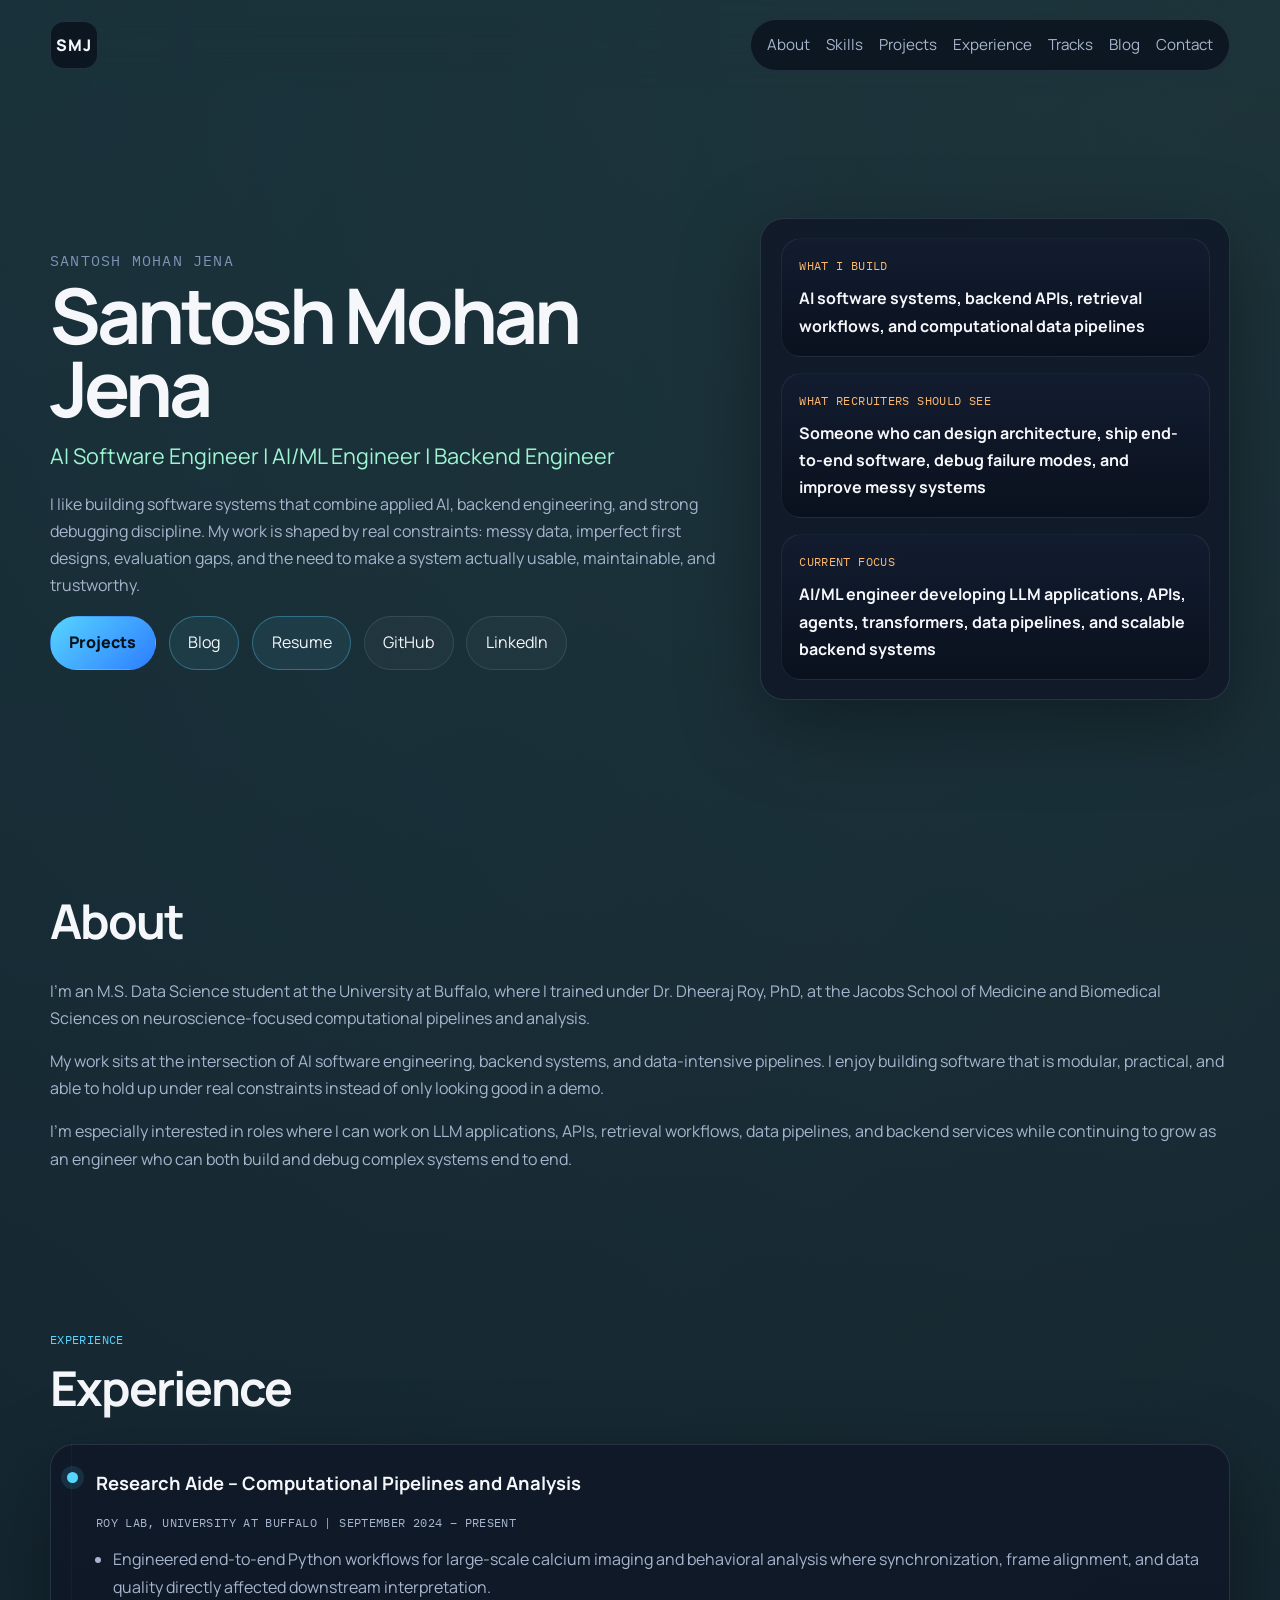
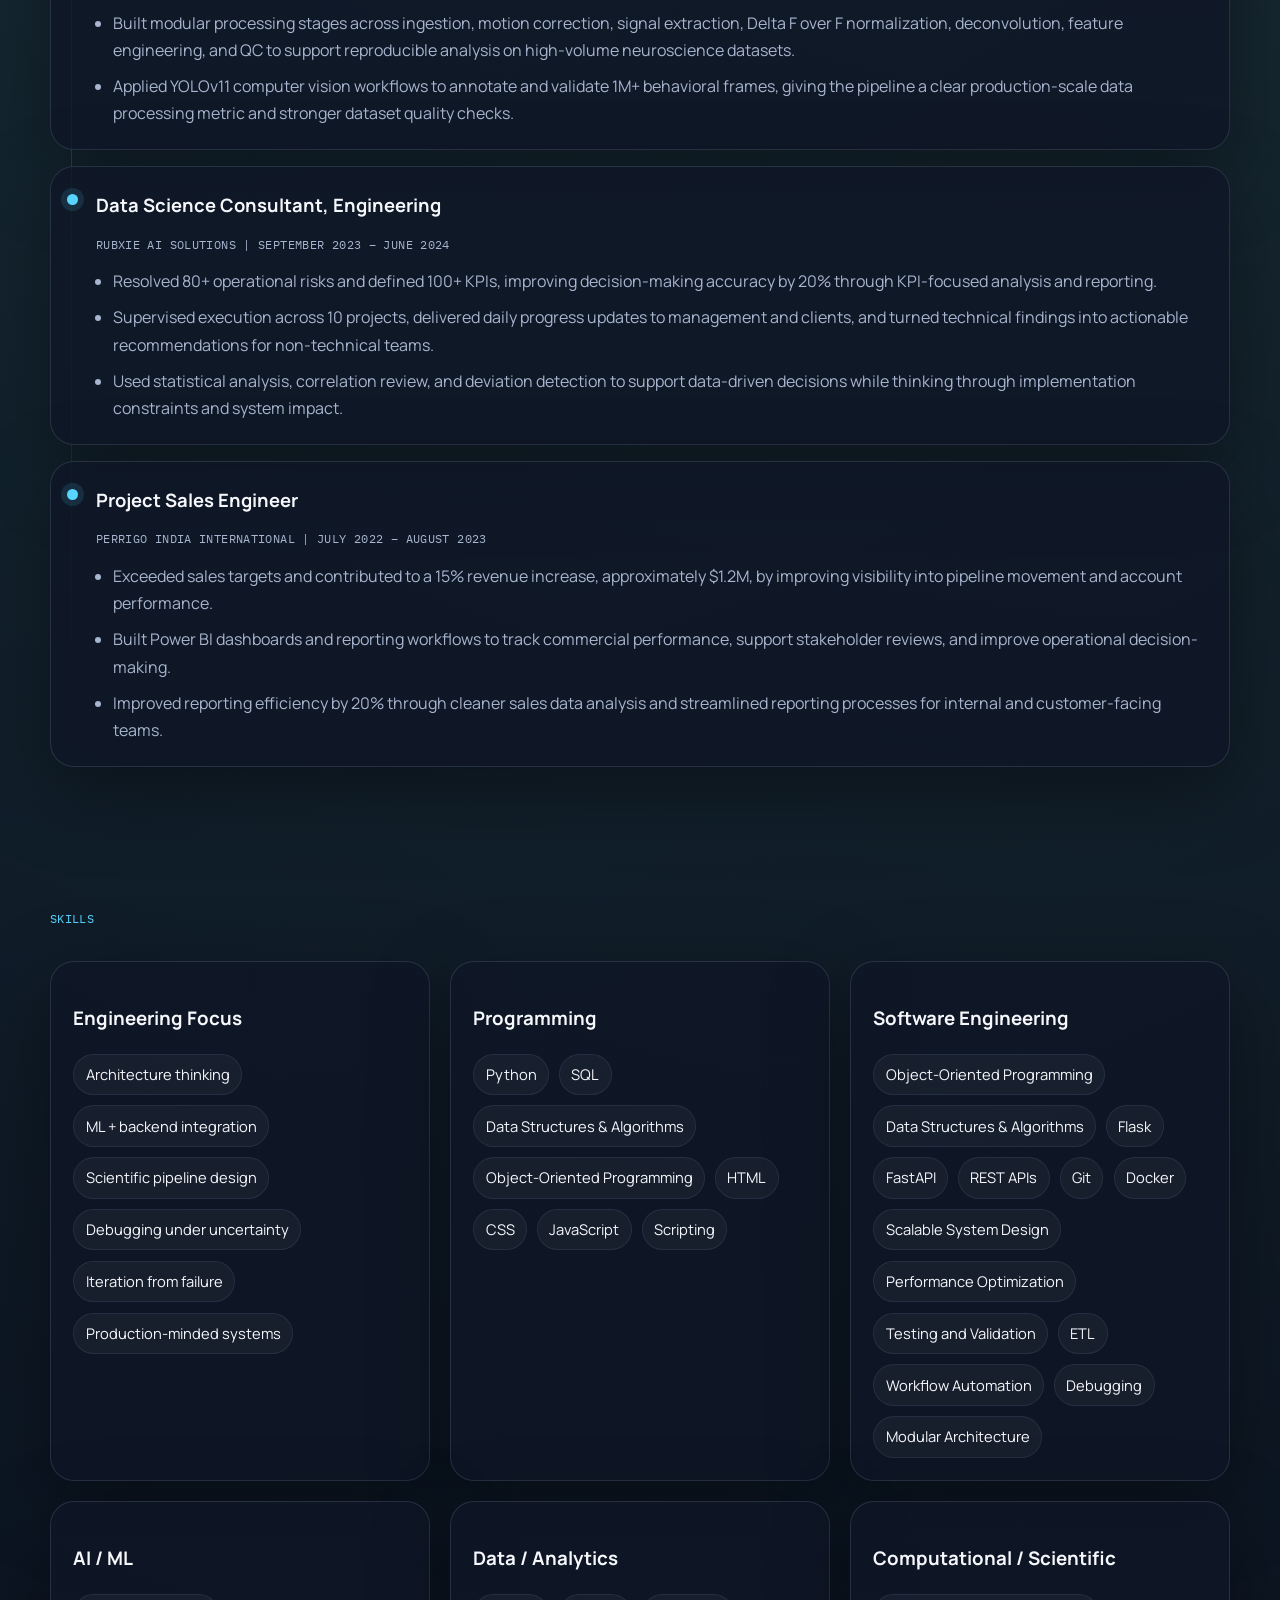
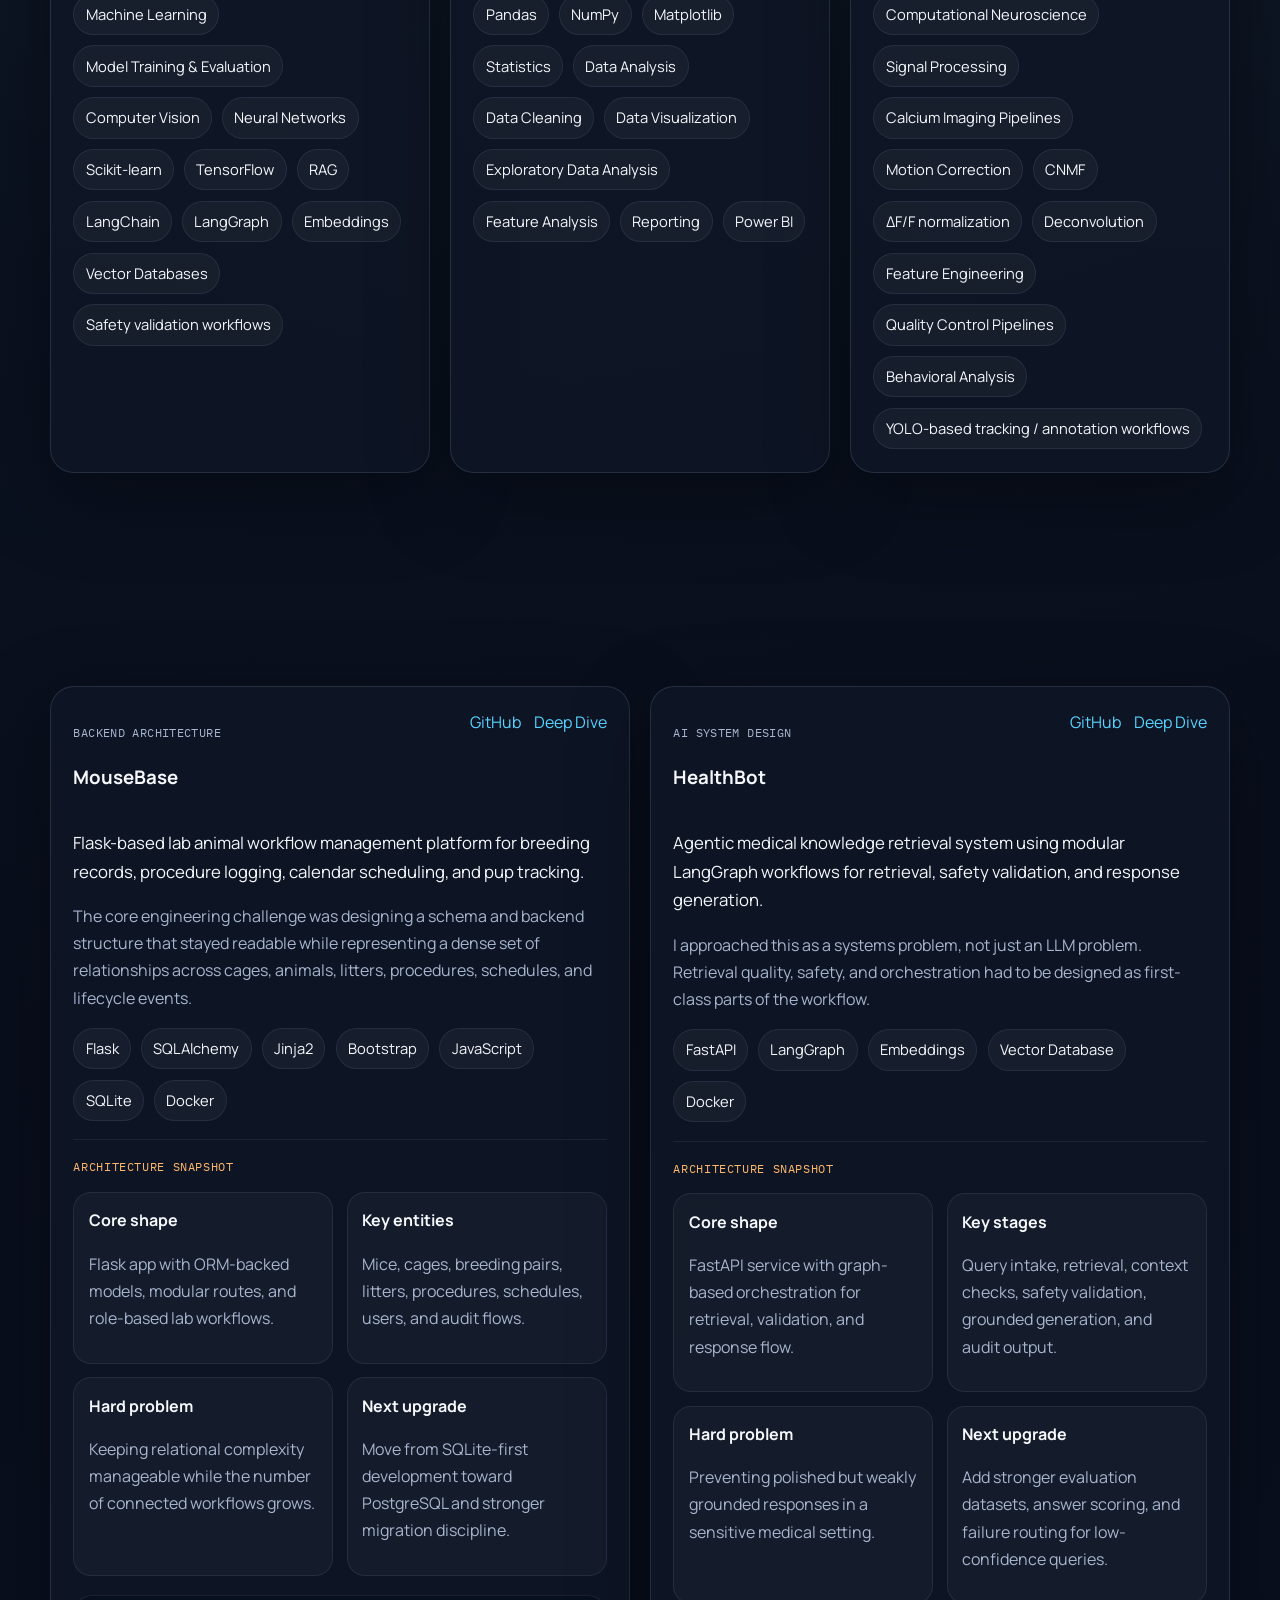
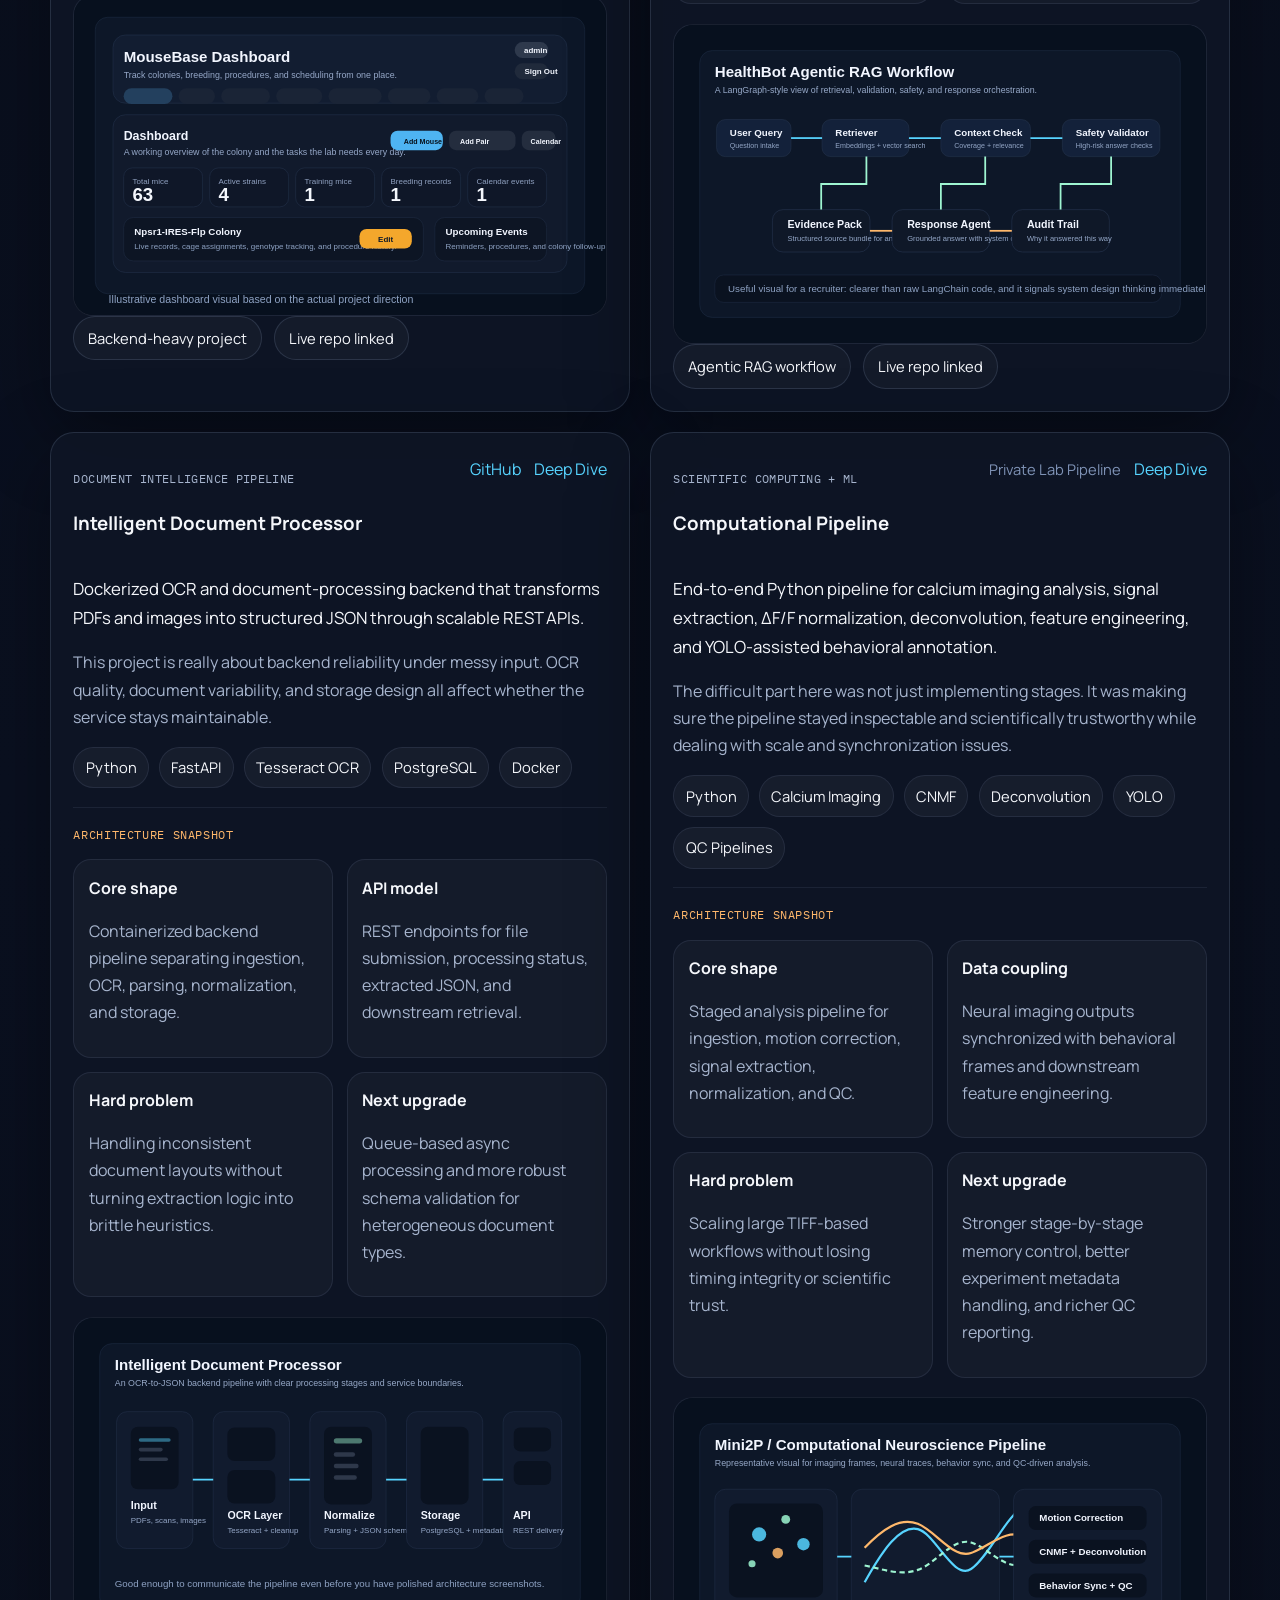
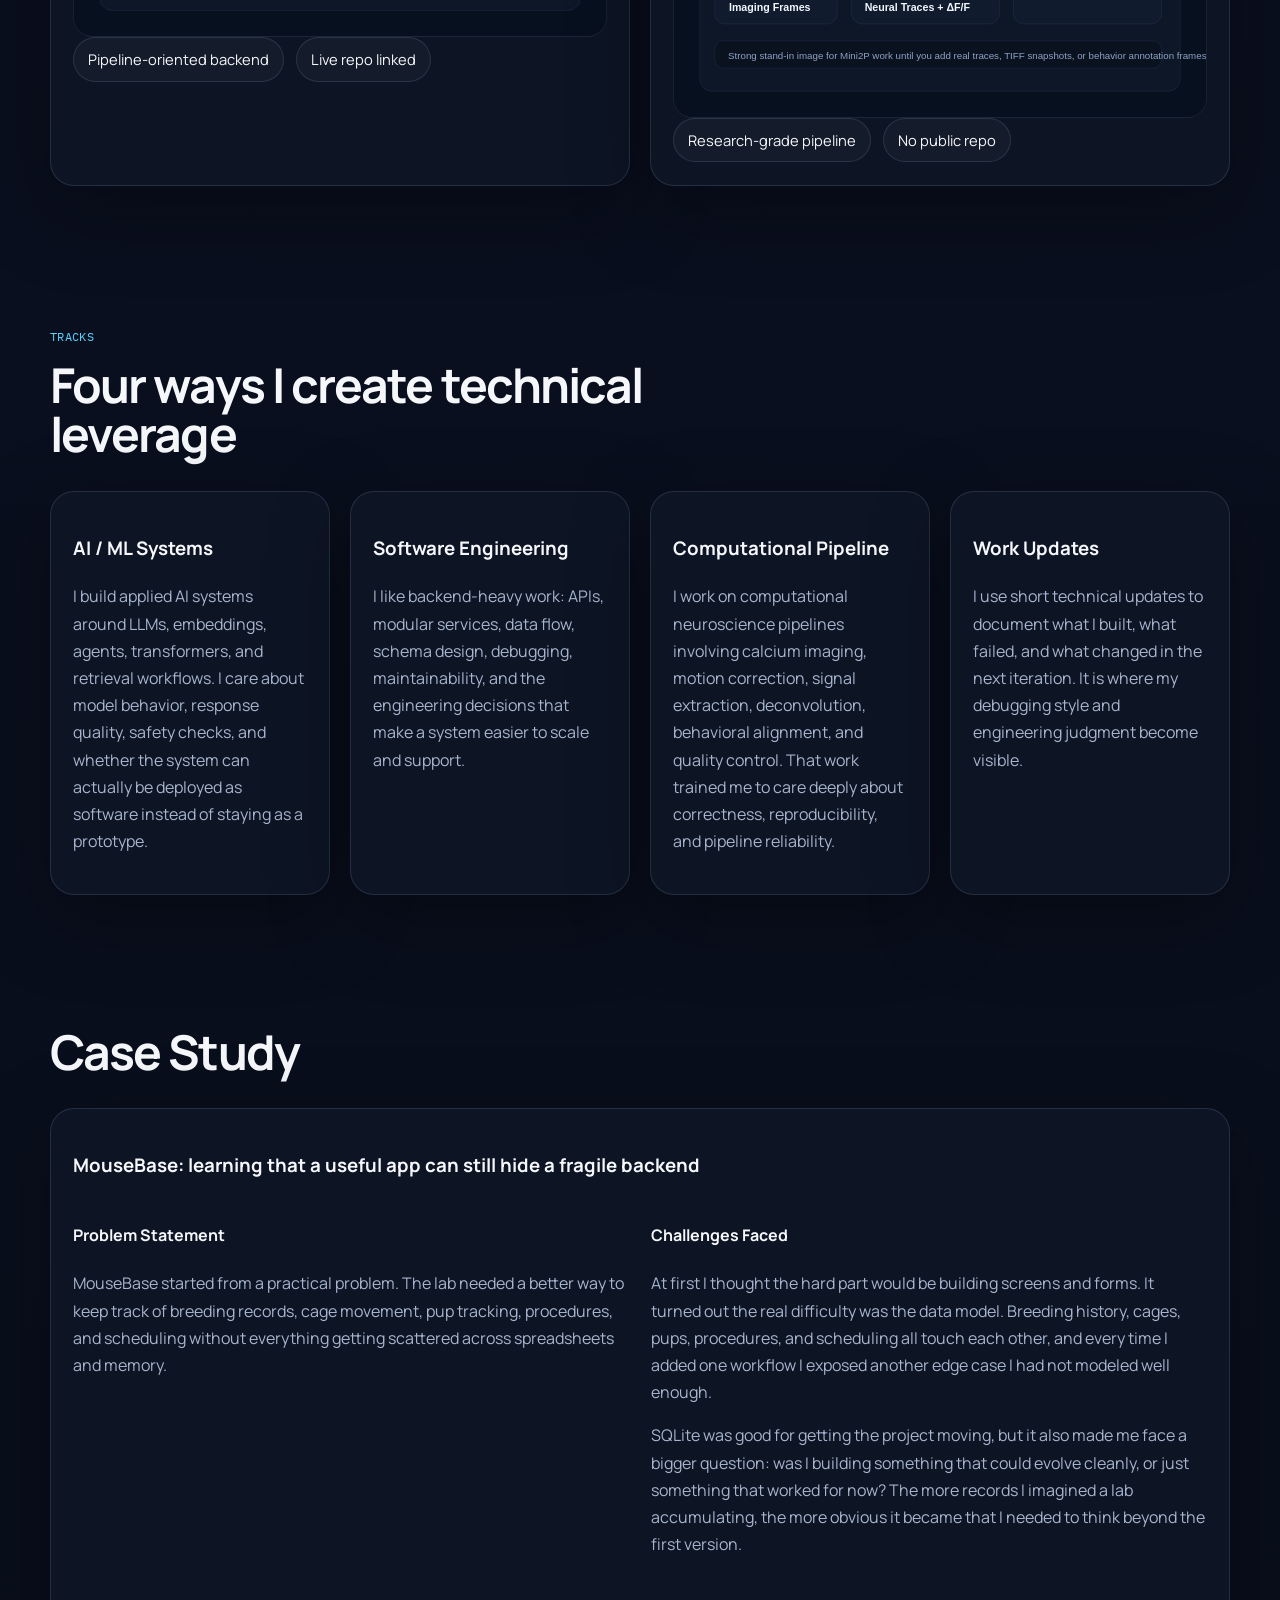
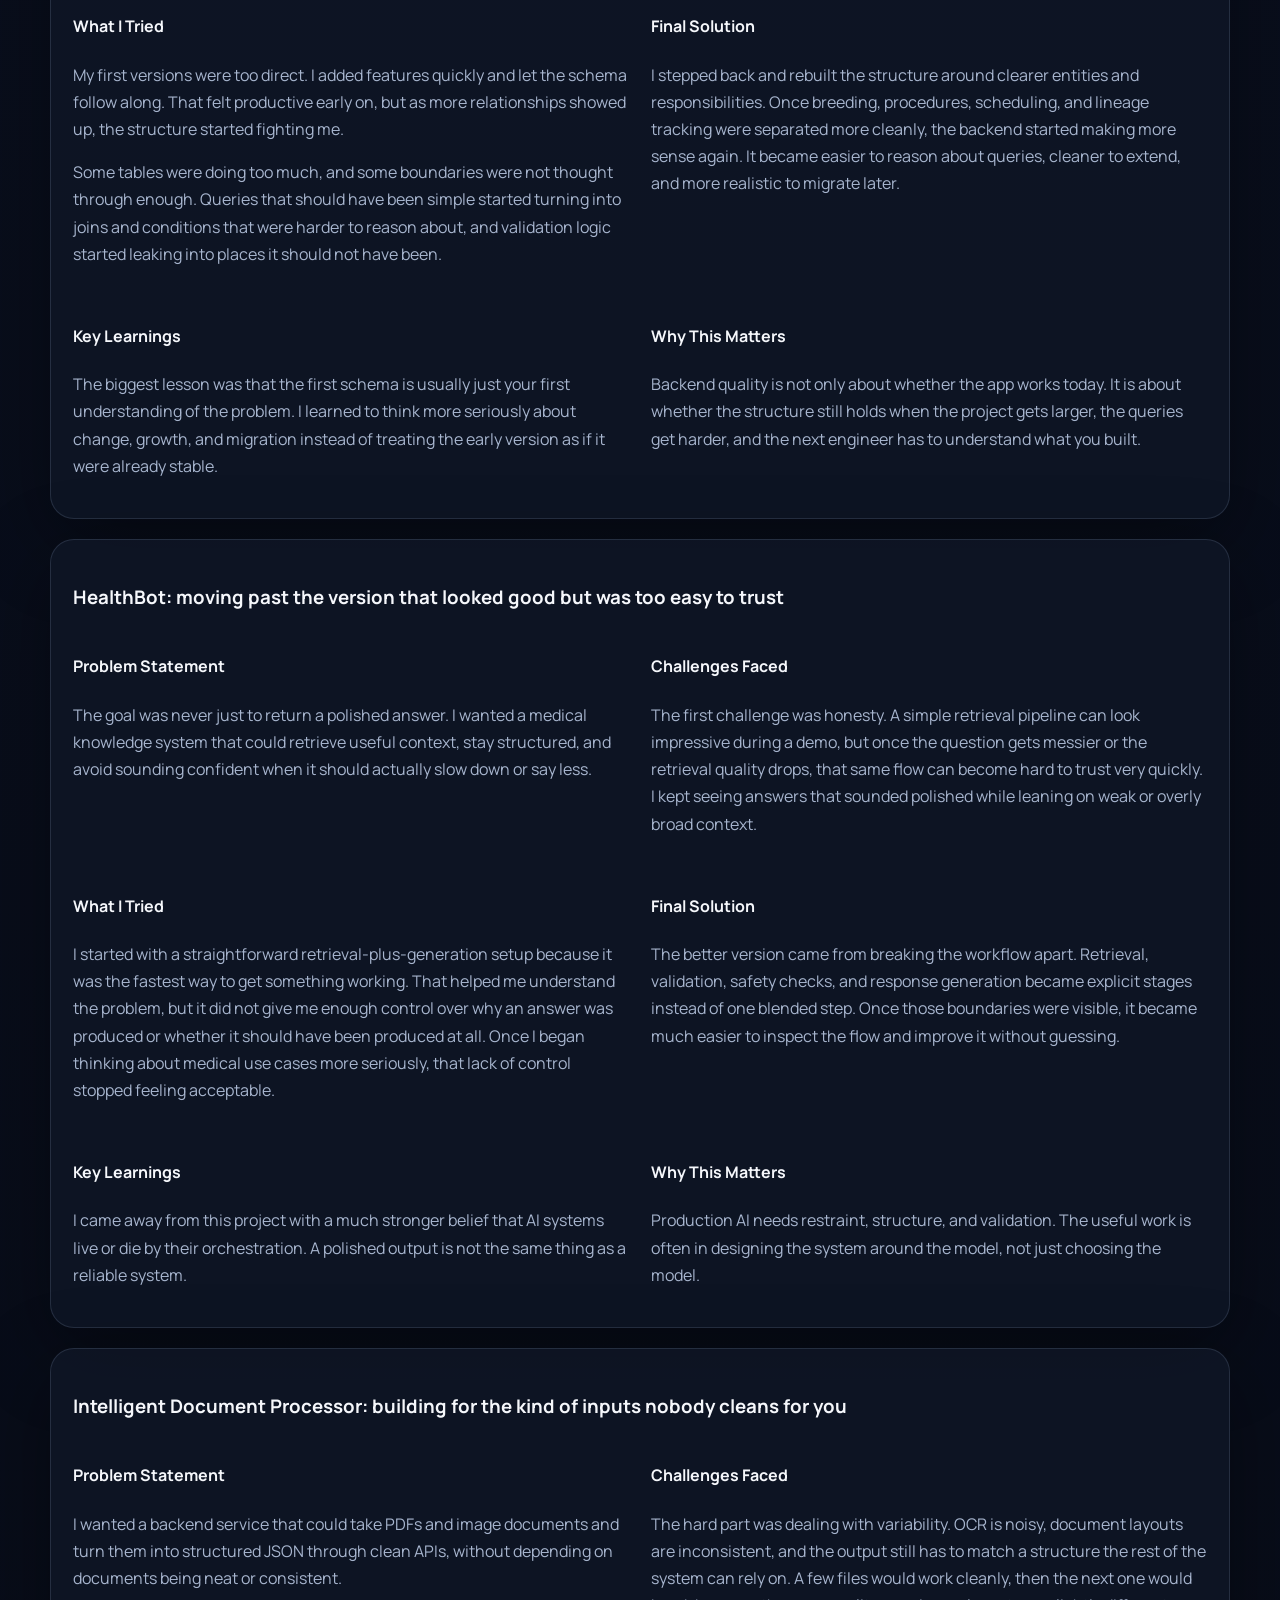
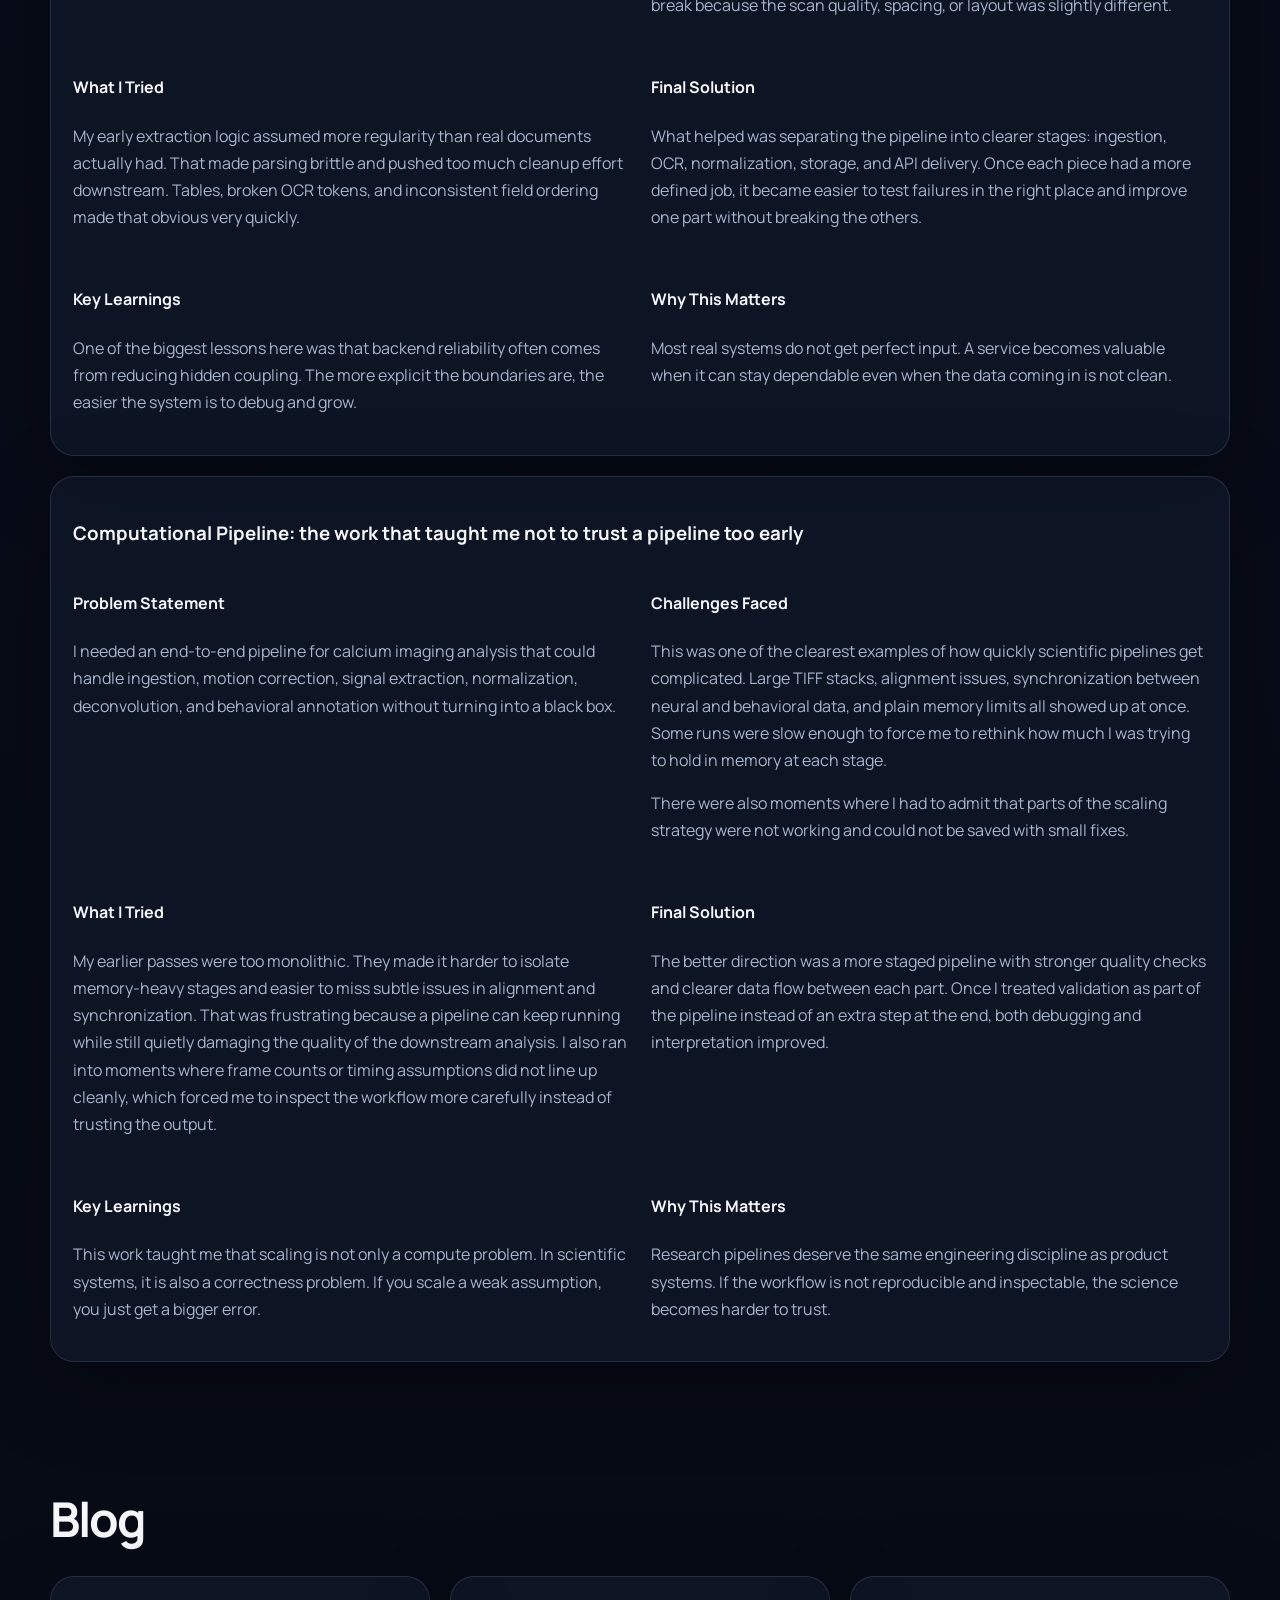
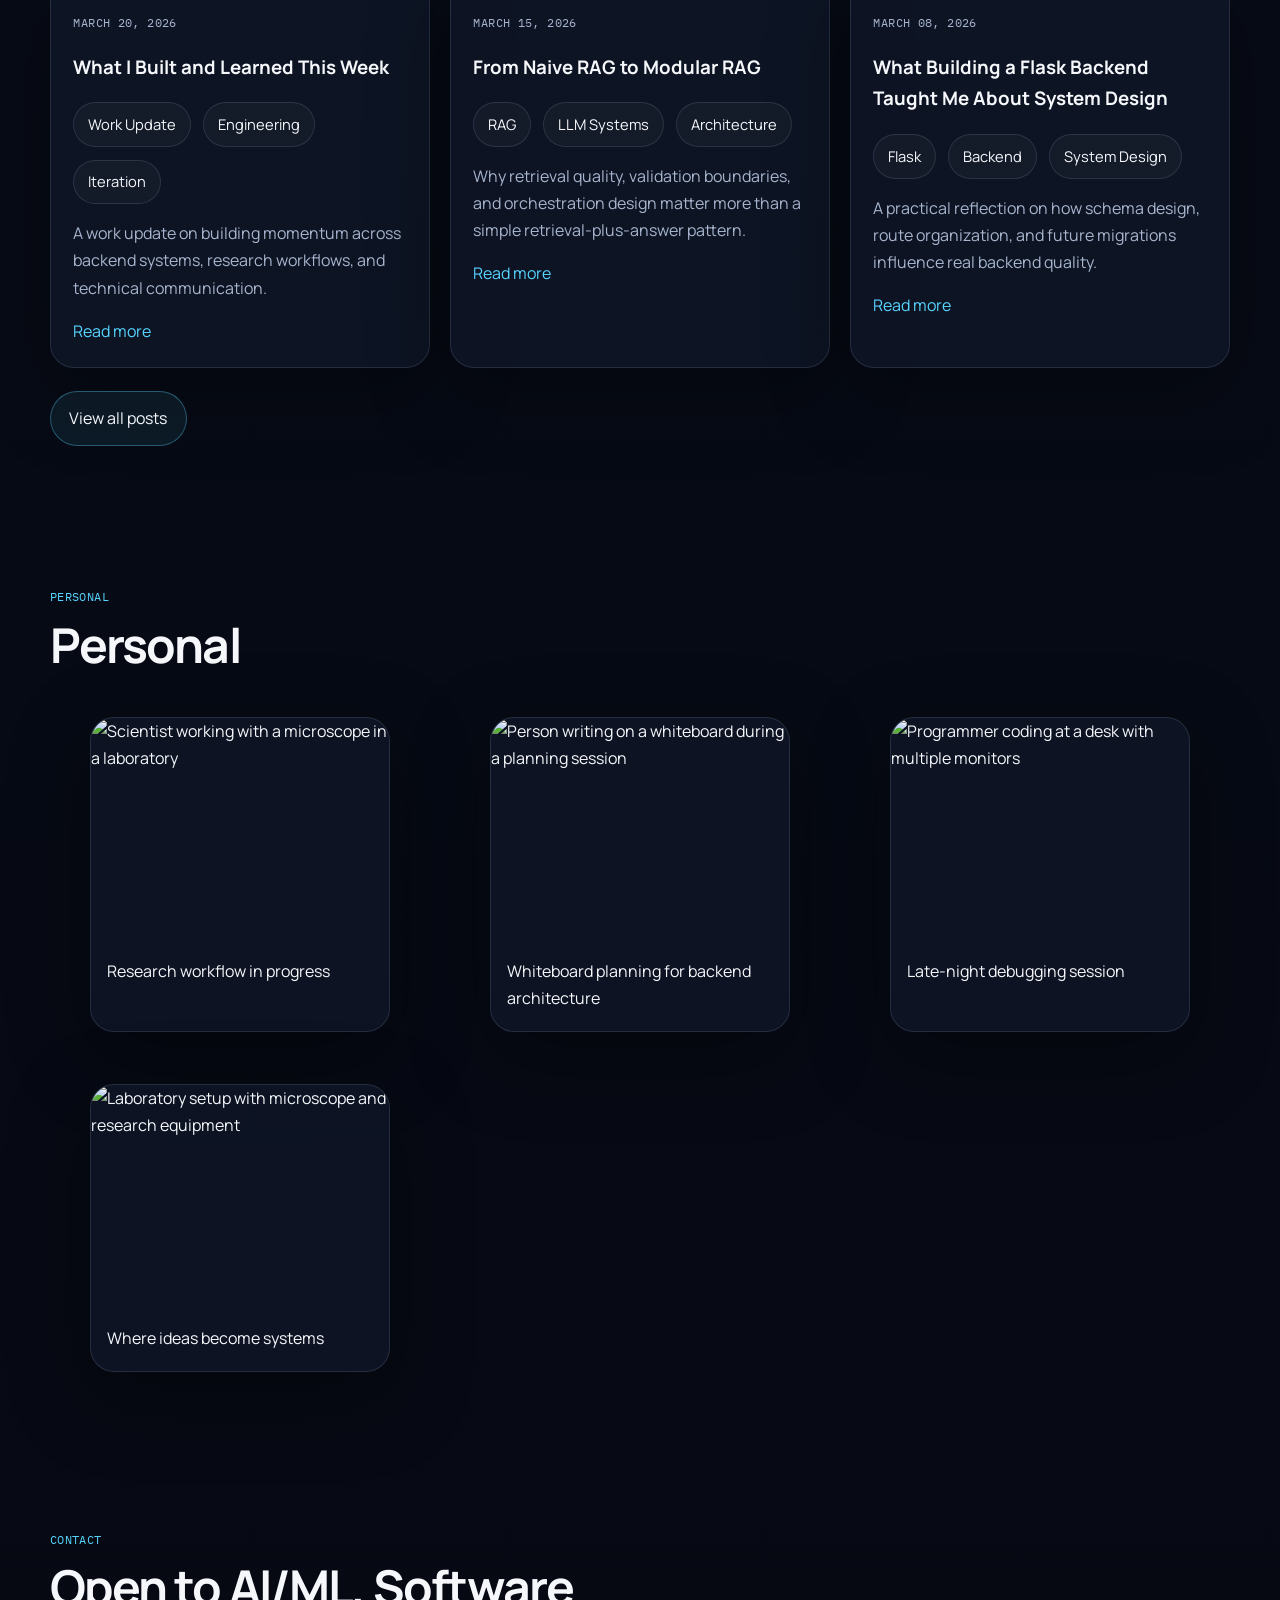
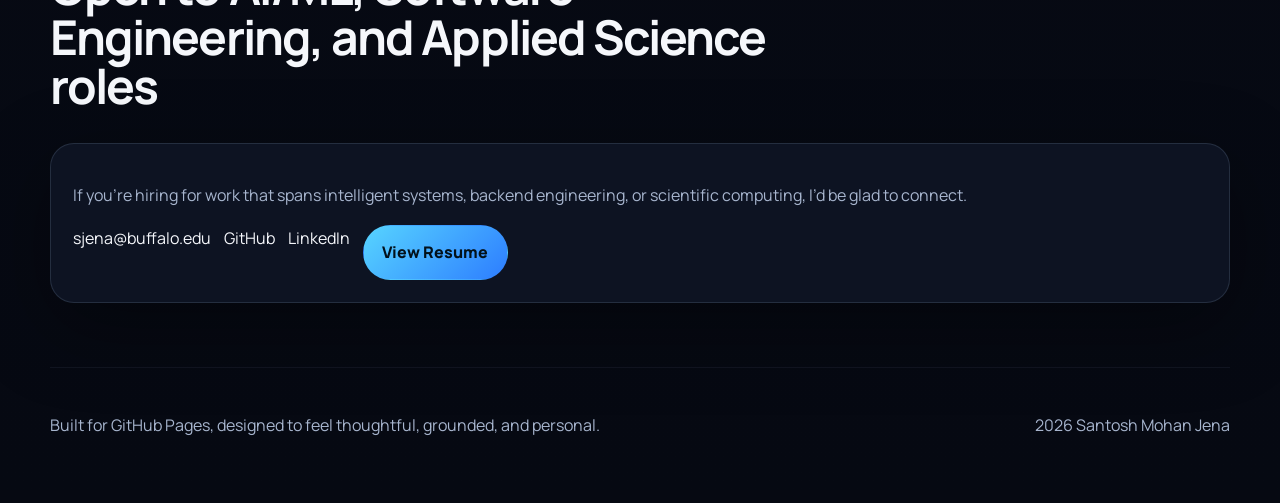
==== index.html @ 0d378df4 "Remove Sonny branding from public pages" ====
<!DOCTYPE html>
<html lang="en">
  <head>
    <meta charset="UTF-8" />
    <meta name="viewport" content="width=device-width, initial-scale=1.0" />
    <title>Santosh Mohan Jena</title>
    <meta
      name="description"
      content="Portfolio of Santosh Mohan Jena: AI/ML engineer, backend engineer, and computational neuroscience researcher building ML-powered systems, backend applications, and scientific pipelines."
    />
    <meta
      name="keywords"
      content="Santosh Mohan Jena, AI engineer, ML engineer, backend engineer, computational neuroscience, portfolio, GitHub Pages"
    />
    <meta name="author" content="Santosh Mohan Jena" />
    <meta property="og:title" content="Santosh Mohan Jena" />
    <meta
      property="og:description"
      content="I build ML-powered backend systems and scientific pipelines that turn complex data into usable intelligence."
    />
    <meta property="og:type" content="website" />
    <meta property="og:image" content="assets/images/placeholders/project-mousebase.svg" />
    <meta name="theme-color" content="#090f1d" />
    <link rel="preconnect" href="https://fonts.googleapis.com" />
    <link rel="preconnect" href="https://fonts.gstatic.com" crossorigin />
    <link
      href="https://fonts.googleapis.com/css2?family=Manrope:wght@400;500;600;700;800&family=IBM+Plex+Mono:wght@400;500&display=swap"
      rel="stylesheet"
    />
    <link rel="stylesheet" href="assets/css/styles.css" />
  </head>
  <body>
    <div class="site-shell">
      <header class="topbar">
        <a class="brand" href="#home">SMJ</a>
        <nav class="nav">
          <a href="#about">About</a>
          <a href="#skills">Skills</a>
          <a href="#projects">Projects</a>
          <a href="#experience">Experience</a>
          <a href="#tracks">Tracks</a>
          <a href="blog/index.html">Blog</a>
          <a href="#contact">Contact</a>
        </nav>
      </header>

      <main id="home">
        <section class="hero section">
          <div class="hero-copy reveal">
            <p class="hero-legal-name">Santosh Mohan Jena</p>
            <h1>Santosh Mohan Jena</h1>
            <p class="hero-role">
              AI Software Engineer | AI/ML Engineer | Backend Engineer
            </p>
            <p class="hero-detail">
              I like building software systems that combine applied AI, backend engineering, and
              strong debugging discipline. My work is shaped by real constraints: messy data, imperfect first
              designs, evaluation gaps, and the need to make a system actually usable, maintainable, and
              trustworthy.
            </p>
            <div class="hero-actions">
              <a class="button primary" href="#projects">Projects</a>
              <a class="button secondary" href="blog/index.html">Blog</a>
              <a class="button secondary" href="resume.html">Resume</a>
              <a
                class="button ghost"
                href="https://github.com/Santoshmohan30"
                target="_blank"
                rel="noreferrer"
                >GitHub</a
              >
              <a class="button ghost" href="https://www.linkedin.com/in/santosh-mohan-a65112299/" target="_blank" rel="noreferrer"
                >LinkedIn</a
              >
            </div>
          </div>
          <aside class="hero-panel reveal">
            <div class="metric-card">
              <span class="metric-label">What I Build</span>
              <strong>AI software systems, backend APIs, retrieval workflows, and computational data pipelines</strong>
            </div>
            <div class="metric-card">
              <span class="metric-label">What Recruiters Should See</span>
              <strong>Someone who can design architecture, ship end-to-end software, debug failure modes, and improve messy systems</strong>
            </div>
            <div class="metric-card">
              <span class="metric-label">Current Focus</span>
              <strong>AI/ML engineer developing LLM applications, APIs, agents, transformers, data pipelines, and scalable backend systems</strong>
            </div>
          </aside>
        </section>

        <section class="section split-section" id="about">
          <div class="section-heading reveal">
            <h2>About</h2>
          </div>
          <div class="about-copy reveal">
            <p>
              I’m an M.S. Data Science student at the University at Buffalo, where I trained under Dr. Dheeraj
              Roy, PhD, at the Jacobs School of Medicine and Biomedical Sciences on neuroscience-focused
              computational pipelines and analysis.
            </p>
            <p>
              My work sits at the intersection of AI software engineering, backend systems, and data-intensive
              pipelines. I enjoy building software that is modular, practical, and able to hold up under real
              constraints instead of only looking good in a demo.
            </p>
            <p>
              I’m especially interested in roles where I can work on LLM applications, APIs, retrieval workflows,
              data pipelines, and backend services while continuing to grow as an engineer who can both build and
              debug complex systems end to end.
            </p>
          </div>
        </section>

        <section class="section" id="experience">
          <div class="section-heading reveal">
            <p class="eyebrow">Experience</p>
            <h2>Experience</h2>
          </div>
          <div class="timeline">
            <article class="timeline-card reveal">
              <p class="timeline-role">Research Aide – Computational Pipelines and Analysis</p>
              <p class="timeline-org">Roy Lab, University at Buffalo | September 2024 – Present</p>
              <ul class="timeline-list">
                <li>Engineered end-to-end Python workflows for large-scale calcium imaging and behavioral analysis where synchronization, frame alignment, and data quality directly affected downstream interpretation.</li>
                <li>Built modular processing stages across ingestion, motion correction, signal extraction, Delta F over F normalization, deconvolution, feature engineering, and QC to support reproducible analysis on high-volume neuroscience datasets.</li>
                <li>Applied YOLOv11 computer vision workflows to annotate and validate 1M+ behavioral frames, giving the pipeline a clear production-scale data processing metric and stronger dataset quality checks.</li>
              </ul>
            </article>
            <article class="timeline-card reveal">
              <p class="timeline-role">Data Science Consultant, Engineering</p>
              <p class="timeline-org">Rubxie AI Solutions | September 2023 – June 2024</p>
              <ul class="timeline-list">
                <li>Resolved 80+ operational risks and defined 100+ KPIs, improving decision-making accuracy by 20% through KPI-focused analysis and reporting.</li>
                <li>Supervised execution across 10 projects, delivered daily progress updates to management and clients, and turned technical findings into actionable recommendations for non-technical teams.</li>
                <li>Used statistical analysis, correlation review, and deviation detection to support data-driven decisions while thinking through implementation constraints and system impact.</li>
              </ul>
            </article>
            <article class="timeline-card reveal">
              <p class="timeline-role">Project Sales Engineer</p>
              <p class="timeline-org">Perrigo India International | July 2022 – August 2023</p>
              <ul class="timeline-list">
                <li>Exceeded sales targets and contributed to a 15% revenue increase, approximately $1.2M, by improving visibility into pipeline movement and account performance.</li>
                <li>Built Power BI dashboards and reporting workflows to track commercial performance, support stakeholder reviews, and improve operational decision-making.</li>
                <li>Improved reporting efficiency by 20% through cleaner sales data analysis and streamlined reporting processes for internal and customer-facing teams.</li>
              </ul>
            </article>
          </div>
        </section>

        <section class="section" id="skills">
          <div class="section-heading reveal">
            <p class="eyebrow">Skills</p>
          </div>
          <div class="skills-grid">
            <article class="skill-card reveal">
              <h3>Engineering Focus</h3>
              <ul>
                <li>Architecture thinking</li>
                <li>ML + backend integration</li>
                <li>Scientific pipeline design</li>
                <li>Debugging under uncertainty</li>
                <li>Iteration from failure</li>
                <li>Production-minded systems</li>
              </ul>
            </article>
            <article class="skill-card reveal">
              <h3>Programming</h3>
              <ul>
                <li>Python</li>
                <li>SQL</li>
                <li>Data Structures & Algorithms</li>
                <li>Object-Oriented Programming</li>
                <li>HTML</li>
                <li>CSS</li>
                <li>JavaScript</li>
                <li>Scripting</li>
              </ul>
            </article>
            <article class="skill-card reveal">
              <h3>Software Engineering</h3>
              <ul>
                <li>Object-Oriented Programming</li>
                <li>Data Structures & Algorithms</li>
                <li>Flask</li>
                <li>FastAPI</li>
                <li>REST APIs</li>
                <li>Git</li>
                <li>Docker</li>
                <li>Scalable System Design</li>
                <li>Performance Optimization</li>
                <li>Testing and Validation</li>
                <li>ETL</li>
                <li>Workflow Automation</li>
                <li>Debugging</li>
                <li>Modular Architecture</li>
              </ul>
            </article>
            <article class="skill-card reveal">
              <h3>AI / ML</h3>
              <ul>
                <li>Machine Learning</li>
                <li>Model Training & Evaluation</li>
                <li>Computer Vision</li>
                <li>Neural Networks</li>
                <li>Scikit-learn</li>
                <li>TensorFlow</li>
                <li>RAG</li>
                <li>LangChain</li>
                <li>LangGraph</li>
                <li>Embeddings</li>
                <li>Vector Databases</li>
                <li>Safety validation workflows</li>
              </ul>
            </article>
            <article class="skill-card reveal">
              <h3>Data / Analytics</h3>
              <ul>
                <li>Pandas</li>
                <li>NumPy</li>
                <li>Matplotlib</li>
                <li>Statistics</li>
                <li>Data Analysis</li>
                <li>Data Cleaning</li>
                <li>Data Visualization</li>
                <li>Exploratory Data Analysis</li>
                <li>Feature Analysis</li>
                <li>Reporting</li>
                <li>Power BI</li>
              </ul>
            </article>
            <article class="skill-card reveal">
              <h3>Computational / Scientific</h3>
              <ul>
                <li>Computational Neuroscience</li>
                <li>Signal Processing</li>
                <li>Calcium Imaging Pipelines</li>
                <li>Motion Correction</li>
                <li>CNMF</li>
                <li>ΔF/F normalization</li>
                <li>Deconvolution</li>
                <li>Feature Engineering</li>
                <li>Quality Control Pipelines</li>
                <li>Behavioral Analysis</li>
                <li>YOLO-based tracking / annotation workflows</li>
              </ul>
            </article>
          </div>
        </section>

        <section class="section" id="projects">
          <div class="section-heading reveal">
            <h2>Projects</h2>
          </div>
          <div class="project-grid">
            <article class="project-card reveal" id="mousebase">
              <div class="project-header">
                <div>
                  <p class="project-kicker">Backend Architecture</p>
                  <h3>MouseBase</h3>
                </div>
                <div class="project-links">
                  <a href="https://github.com/Santoshmohan30/Mice-Manager" target="_blank" rel="noreferrer">GitHub</a>
                  <a href="#case-studies">Deep Dive</a>
                </div>
              </div>
              <p class="project-summary">
                Flask-based lab animal workflow management platform for breeding records, procedure logging,
                calendar scheduling, and pup tracking.
              </p>
              <p>
                The core engineering challenge was designing a schema and backend structure that stayed readable
                while representing a dense set of relationships across cages, animals, litters, procedures,
                schedules, and lifecycle events.
              </p>
              <ul class="stack-list">
                <li>Flask</li>
                <li>SQLAlchemy</li>
                <li>Jinja2</li>
                <li>Bootstrap</li>
                <li>JavaScript</li>
                <li>SQLite</li>
                <li>Docker</li>
              </ul>
              <div class="architecture-block">
                <p class="architecture-title">Architecture Snapshot</p>
                <div class="architecture-grid">
                  <div class="architecture-item">
                    <strong>Core shape</strong>
                    <p>Flask app with ORM-backed models, modular routes, and role-based lab workflows.</p>
                  </div>
                  <div class="architecture-item">
                    <strong>Key entities</strong>
                    <p>Mice, cages, breeding pairs, litters, procedures, schedules, users, and audit flows.</p>
                  </div>
                  <div class="architecture-item">
                    <strong>Hard problem</strong>
                    <p>Keeping relational complexity manageable while the number of connected workflows grows.</p>
                  </div>
                  <div class="architecture-item">
                    <strong>Next upgrade</strong>
                    <p>Move from SQLite-first development toward PostgreSQL and stronger migration discipline.</p>
                  </div>
                </div>
              </div>
              <div class="project-visual">
                <img src="assets/images/placeholders/project-mousebase.svg" alt="MouseBase placeholder visual" />
              </div>
              <div class="project-meta">
                <span>Backend-heavy project</span>
                <span>Live repo linked</span>
              </div>
            </article>

            <article class="project-card reveal" id="healthbot">
              <div class="project-header">
                <div>
                  <p class="project-kicker">AI System Design</p>
                  <h3>HealthBot</h3>
                </div>
                <div class="project-links">
                  <a href="https://github.com/Santoshmohan30/healthbot-backend" target="_blank" rel="noreferrer">GitHub</a>
                  <a href="#case-studies">Deep Dive</a>
                </div>
              </div>
              <p class="project-summary">
                Agentic medical knowledge retrieval system using modular LangGraph workflows for retrieval, safety
                validation, and response generation.
              </p>
              <p>
                I approached this as a systems problem, not just an LLM problem. Retrieval quality, safety, and
                orchestration had to be designed as first-class parts of the workflow.
              </p>
              <ul class="stack-list">
                <li>FastAPI</li>
                <li>LangGraph</li>
                <li>Embeddings</li>
                <li>Vector Database</li>
                <li>Docker</li>
              </ul>
              <div class="architecture-block">
                <p class="architecture-title">Architecture Snapshot</p>
                <div class="architecture-grid">
                  <div class="architecture-item">
                    <strong>Core shape</strong>
                    <p>FastAPI service with graph-based orchestration for retrieval, validation, and response flow.</p>
                  </div>
                  <div class="architecture-item">
                    <strong>Key stages</strong>
                    <p>Query intake, retrieval, context checks, safety validation, grounded generation, and audit output.</p>
                  </div>
                  <div class="architecture-item">
                    <strong>Hard problem</strong>
                    <p>Preventing polished but weakly grounded responses in a sensitive medical setting.</p>
                  </div>
                  <div class="architecture-item">
                    <strong>Next upgrade</strong>
                    <p>Add stronger evaluation datasets, answer scoring, and failure routing for low-confidence queries.</p>
                  </div>
                </div>
              </div>
              <div class="project-visual">
                <img src="assets/images/placeholders/project-healthbot.svg" alt="HealthBot placeholder visual" />
              </div>
              <div class="project-meta">
                <span>Agentic RAG workflow</span>
                <span>Live repo linked</span>
              </div>
            </article>

            <article class="project-card reveal" id="idp">
              <div class="project-header">
                <div>
                  <p class="project-kicker">Document Intelligence Pipeline</p>
                  <h3>Intelligent Document Processor</h3>
                </div>
                <div class="project-links">
                  <a href="https://github.com/Santoshmohan30/intelligent-doc-processor" target="_blank" rel="noreferrer">GitHub</a>
                  <a href="#case-studies">Deep Dive</a>
                </div>
              </div>
              <p class="project-summary">
                Dockerized OCR and document-processing backend that transforms PDFs and images into structured
                JSON through scalable REST APIs.
              </p>
              <p>
                This project is really about backend reliability under messy input. OCR quality, document
                variability, and storage design all affect whether the service stays maintainable.
              </p>
              <ul class="stack-list">
                <li>Python</li>
                <li>FastAPI</li>
                <li>Tesseract OCR</li>
                <li>PostgreSQL</li>
                <li>Docker</li>
              </ul>
              <div class="architecture-block">
                <p class="architecture-title">Architecture Snapshot</p>
                <div class="architecture-grid">
                  <div class="architecture-item">
                    <strong>Core shape</strong>
                    <p>Containerized backend pipeline separating ingestion, OCR, parsing, normalization, and storage.</p>
                  </div>
                  <div class="architecture-item">
                    <strong>API model</strong>
                    <p>REST endpoints for file submission, processing status, extracted JSON, and downstream retrieval.</p>
                  </div>
                  <div class="architecture-item">
                    <strong>Hard problem</strong>
                    <p>Handling inconsistent document layouts without turning extraction logic into brittle heuristics.</p>
                  </div>
                  <div class="architecture-item">
                    <strong>Next upgrade</strong>
                    <p>Queue-based async processing and more robust schema validation for heterogeneous document types.</p>
                  </div>
                </div>
              </div>
              <div class="project-visual">
                <img src="assets/images/placeholders/project-idp.svg" alt="Intelligent document processor placeholder visual" />
              </div>
              <div class="project-meta">
                <span>Pipeline-oriented backend</span>
                <span>Live repo linked</span>
              </div>
            </article>

            <article class="project-card reveal" id="neuro">
              <div class="project-header">
                <div>
                  <p class="project-kicker">Scientific Computing + ML</p>
                  <h3>Computational Pipeline</h3>
                </div>
                <div class="project-links">
                  <span class="project-link-label">Private Lab Pipeline</span>
                  <a href="#case-studies">Deep Dive</a>
                </div>
              </div>
              <p class="project-summary">
                End-to-end Python pipeline for calcium imaging analysis, signal extraction, ΔF/F normalization,
                deconvolution, feature engineering, and YOLO-assisted behavioral annotation.
              </p>
              <p>
                The difficult part here was not just implementing stages. It was making sure the pipeline stayed
                inspectable and scientifically trustworthy while dealing with scale and synchronization issues.
              </p>
              <ul class="stack-list">
                <li>Python</li>
                <li>Calcium Imaging</li>
                <li>CNMF</li>
                <li>Deconvolution</li>
                <li>YOLO</li>
                <li>QC Pipelines</li>
              </ul>
              <div class="architecture-block">
                <p class="architecture-title">Architecture Snapshot</p>
                <div class="architecture-grid">
                  <div class="architecture-item">
                    <strong>Core shape</strong>
                    <p>Staged analysis pipeline for ingestion, motion correction, signal extraction, normalization, and QC.</p>
                  </div>
                  <div class="architecture-item">
                    <strong>Data coupling</strong>
                    <p>Neural imaging outputs synchronized with behavioral frames and downstream feature engineering.</p>
                  </div>
                  <div class="architecture-item">
                    <strong>Hard problem</strong>
                    <p>Scaling large TIFF-based workflows without losing timing integrity or scientific trust.</p>
                  </div>
                  <div class="architecture-item">
                    <strong>Next upgrade</strong>
                    <p>Stronger stage-by-stage memory control, better experiment metadata handling, and richer QC reporting.</p>
                  </div>
                </div>
              </div>
              <div class="project-visual">
                <img src="assets/images/placeholders/project-neuro.svg" alt="Computational neuroscience placeholder visual" />
              </div>
              <div class="project-meta">
                <span>Research-grade pipeline</span>
                <span>No public repo</span>
              </div>
            </article>
          </div>
        </section>

        <section class="section" id="tracks">
          <div class="section-heading reveal">
            <p class="eyebrow">Tracks</p>
            <h2>Four ways I create technical leverage</h2>
          </div>
          <div class="track-grid">
            <article class="info-card reveal">
              <h3>AI / ML Systems</h3>
              <p>
                I build applied AI systems around LLMs, embeddings, agents, transformers, and retrieval workflows.
                I care about model behavior, response quality, safety checks, and whether the system can actually
                be deployed as software instead of staying as a prototype.
              </p>
            </article>
            <article class="info-card reveal">
              <h3>Software Engineering</h3>
              <p>
                I like backend-heavy work: APIs, modular services, data flow, schema design, debugging,
                maintainability, and the engineering decisions that make a system easier to scale and support.
              </p>
            </article>
            <article class="info-card reveal">
              <h3>Computational Pipeline</h3>
              <p>
                I work on computational neuroscience pipelines involving calcium imaging, motion correction, signal
                extraction, deconvolution, behavioral alignment, and quality control. That work trained me to care
                deeply about correctness, reproducibility, and pipeline reliability.
              </p>
            </article>
            <article class="info-card reveal">
              <h3>Work Updates</h3>
              <p>
                I use short technical updates to document what I built, what failed, and what changed in the next
                iteration. It is where my debugging style and engineering judgment become visible.
              </p>
            </article>
          </div>
        </section>

        <section class="section" id="case-studies">
          <div class="section-heading reveal">
            <h2>Case Study</h2>
          </div>
          <div class="case-study-list">
            <article class="case-study reveal">
              <h3>MouseBase: learning that a useful app can still hide a fragile backend</h3>
              <div class="case-grid">
                <div>
                  <h4>Problem Statement</h4>
                  <p>
                    MouseBase started from a practical problem. The lab needed a better way to keep track of
                    breeding records, cage movement, pup tracking, procedures, and scheduling without everything
                    getting scattered across spreadsheets and memory.
                  </p>
                </div>
                <div>
                  <h4>Challenges Faced</h4>
                  <p>
                    At first I thought the hard part would be building screens and forms. It turned out the real
                    difficulty was the data model. Breeding history, cages, pups, procedures, and scheduling all
                    touch each other, and every time I added one workflow I exposed another edge case I had not
                    modeled well enough.
                  </p>
                  <p>
                    SQLite was good for getting the project moving, but it also made me face a bigger question:
                    was I building something that could evolve cleanly, or just something that worked for now? The
                    more records I imagined a lab accumulating, the more obvious it became that I needed to think
                    beyond the first version.
                  </p>
                </div>
                <div>
                  <h4>What I Tried</h4>
                  <p>
                    My first versions were too direct. I added features quickly and let the schema follow along.
                    That felt productive early on, but as more relationships showed up, the structure started
                    fighting me.
                  </p>
                  <p>
                    Some tables were doing too much, and some boundaries were not thought through enough. Queries
                    that should have been simple started turning into joins and conditions that were harder to
                    reason about, and validation logic started leaking into places it should not have been.
                  </p>
                </div>
                <div>
                  <h4>Final Solution</h4>
                  <p>
                    I stepped back and rebuilt the structure around clearer entities and responsibilities. Once
                    breeding, procedures, scheduling, and lineage tracking were separated more cleanly, the backend
                    started making more sense again. It became easier to reason about queries, cleaner to extend,
                    and more realistic to migrate later.
                  </p>
                </div>
                <div>
                  <h4>Key Learnings</h4>
                  <p>
                    The biggest lesson was that the first schema is usually just your first understanding of the
                    problem. I learned to think more seriously about change, growth, and migration instead of
                    treating the early version as if it were already stable.
                  </p>
                </div>
                <div>
                  <h4>Why This Matters</h4>
                  <p>
                    Backend quality is not only about whether the app works today. It is about whether the
                    structure still holds when the project gets larger, the queries get harder, and the next
                    engineer has to understand what you built.
                  </p>
                </div>
              </div>
            </article>

            <article class="case-study reveal">
              <h3>HealthBot: moving past the version that looked good but was too easy to trust</h3>
              <div class="case-grid">
                <div>
                  <h4>Problem Statement</h4>
                  <p>
                    The goal was never just to return a polished answer. I wanted a medical knowledge system that
                    could retrieve useful context, stay structured, and avoid sounding confident when it should
                    actually slow down or say less.
                  </p>
                </div>
                <div>
                  <h4>Challenges Faced</h4>
                  <p>
                    The first challenge was honesty. A simple retrieval pipeline can look impressive during a demo,
                    but once the question gets messier or the retrieval quality drops, that same flow can become
                    hard to trust very quickly. I kept seeing answers that sounded polished while leaning on weak
                    or overly broad context.
                  </p>
                </div>
                <div>
                  <h4>What I Tried</h4>
                  <p>
                    I started with a straightforward retrieval-plus-generation setup because it was the fastest way
                    to get something working. That helped me understand the problem, but it did not give me enough
                    control over why an answer was produced or whether it should have been produced at all. Once I
                    began thinking about medical use cases more seriously, that lack of control stopped feeling
                    acceptable.
                  </p>
                </div>
                <div>
                  <h4>Final Solution</h4>
                  <p>
                    The better version came from breaking the workflow apart. Retrieval, validation, safety
                    checks, and response generation became explicit stages instead of one blended step. Once those
                    boundaries were visible, it became much easier to inspect the flow and improve it without
                    guessing.
                  </p>
                </div>
                <div>
                  <h4>Key Learnings</h4>
                  <p>
                    I came away from this project with a much stronger belief that AI systems live or die by their
                    orchestration. A polished output is not the same thing as a reliable system.
                  </p>
                </div>
                <div>
                  <h4>Why This Matters</h4>
                  <p>
                    Production AI needs restraint, structure, and validation. The useful work is often in
                    designing the system around the model, not just choosing the model.
                  </p>
                </div>
              </div>
            </article>

            <article class="case-study reveal">
              <h3>Intelligent Document Processor: building for the kind of inputs nobody cleans for you</h3>
              <div class="case-grid">
                <div>
                  <h4>Problem Statement</h4>
                  <p>
                    I wanted a backend service that could take PDFs and image documents and turn them into
                    structured JSON through clean APIs, without depending on documents being neat or consistent.
                  </p>
                </div>
                <div>
                  <h4>Challenges Faced</h4>
                  <p>
                    The hard part was dealing with variability. OCR is noisy, document layouts are inconsistent,
                    and the output still has to match a structure the rest of the system can rely on. A few files
                    would work cleanly, then the next one would break because the scan quality, spacing, or layout
                    was slightly different.
                  </p>
                </div>
                <div>
                  <h4>What I Tried</h4>
                  <p>
                    My early extraction logic assumed more regularity than real documents actually had. That made
                    parsing brittle and pushed too much cleanup effort downstream. Tables, broken OCR tokens, and
                    inconsistent field ordering made that obvious very quickly.
                  </p>
                </div>
                <div>
                  <h4>Final Solution</h4>
                  <p>
                    What helped was separating the pipeline into clearer stages: ingestion, OCR, normalization,
                    storage, and API delivery. Once each piece had a more defined job, it became easier to test
                    failures in the right place and improve one part without breaking the others.
                  </p>
                </div>
                <div>
                  <h4>Key Learnings</h4>
                  <p>
                    One of the biggest lessons here was that backend reliability often comes from reducing hidden
                    coupling. The more explicit the boundaries are, the easier the system is to debug and grow.
                  </p>
                </div>
                <div>
                  <h4>Why This Matters</h4>
                  <p>
                    Most real systems do not get perfect input. A service becomes valuable when it can stay
                    dependable even when the data coming in is not clean.
                  </p>
                </div>
              </div>
            </article>

            <article class="case-study reveal">
              <h3>Computational Pipeline: the work that taught me not to trust a pipeline too early</h3>
              <div class="case-grid">
                <div>
                  <h4>Problem Statement</h4>
                  <p>
                    I needed an end-to-end pipeline for calcium imaging analysis that could handle ingestion,
                    motion correction, signal extraction, normalization, deconvolution, and behavioral annotation
                    without turning into a black box.
                  </p>
                </div>
                <div>
                  <h4>Challenges Faced</h4>
                  <p>
                    This was one of the clearest examples of how quickly scientific pipelines get complicated.
                    Large TIFF stacks, alignment issues, synchronization between neural and behavioral data, and
                    plain memory limits all showed up at once. Some runs were slow enough to force me to rethink
                    how much I was trying to hold in memory at each stage.
                  </p>
                  <p>
                    There were also moments where I had to admit that parts of the scaling strategy were not
                    working and could not be saved with small fixes.
                  </p>
                </div>
                <div>
                  <h4>What I Tried</h4>
                  <p>
                    My earlier passes were too monolithic. They made it harder to isolate memory-heavy stages and
                    easier to miss subtle issues in alignment and synchronization. That was frustrating because a
                    pipeline can keep running while still quietly damaging the quality of the downstream analysis.
                    I also ran into moments where frame counts or timing assumptions did not line up cleanly, which
                    forced me to inspect the workflow more carefully instead of trusting the output.
                  </p>
                </div>
                <div>
                  <h4>Final Solution</h4>
                  <p>
                    The better direction was a more staged pipeline with stronger quality checks and clearer data
                    flow between each part. Once I treated validation as part of the pipeline instead of an extra
                    step at the end, both debugging and interpretation improved.
                  </p>
                </div>
                <div>
                  <h4>Key Learnings</h4>
                  <p>
                    This work taught me that scaling is not only a compute problem. In scientific systems, it is
                    also a correctness problem. If you scale a weak assumption, you just get a bigger error.
                  </p>
                </div>
                <div>
                  <h4>Why This Matters</h4>
                  <p>
                    Research pipelines deserve the same engineering discipline as product systems. If the workflow
                    is not reproducible and inspectable, the science becomes harder to trust.
                  </p>
                </div>
              </div>
            </article>
          </div>
        </section>

        <section class="section" id="blog-preview">
          <div class="section-heading reveal">
            <h2>Blog</h2>
          </div>
          <div class="blog-grid" data-blog-list data-basepath="" data-heading="h3" data-link-label="Read more"></div>
          <div class="section-footer reveal">
            <a class="button secondary" href="blog/index.html">View all posts</a>
          </div>
        </section>

        <section class="section" id="gallery">
          <div class="section-heading reveal">
            <p class="eyebrow">Personal</p>
            <h2>Personal</h2>
          </div>
          <div class="gallery-grid">
            <figure class="gallery-card reveal">
              <img
                src="https://unsplash.com/photos/mO1eipp0ah8/download?force=true&w=1200"
                alt="Scientist working with a microscope in a laboratory"
                loading="lazy"
                referrerpolicy="no-referrer"
              />
              <figcaption>Research workflow in progress</figcaption>
            </figure>
            <figure class="gallery-card reveal">
              <img
                src="https://unsplash.com/photos/iW9oP7Ljkbg/download?force=true&w=1200"
                alt="Person writing on a whiteboard during a planning session"
                loading="lazy"
                referrerpolicy="no-referrer"
              />
              <figcaption>Whiteboard planning for backend architecture</figcaption>
            </figure>
            <figure class="gallery-card reveal">
              <img
                src="https://unsplash.com/photos/bWVBCDtTRJI/download?force=true&w=1200"
                alt="Programmer coding at a desk with multiple monitors"
                loading="lazy"
                referrerpolicy="no-referrer"
              />
              <figcaption>Late-night debugging session</figcaption>
            </figure>
            <figure class="gallery-card reveal">
              <img
                src="https://unsplash.com/photos/qYbMxJaMIhY/download?force=true&w=1200"
                alt="Laboratory setup with microscope and research equipment"
                loading="lazy"
                referrerpolicy="no-referrer"
              />
              <figcaption>Where ideas become systems</figcaption>
            </figure>
          </div>
        </section>

        <section class="section contact-section" id="contact">
          <div class="section-heading reveal">
            <p class="eyebrow">Contact</p>
            <h2>Open to AI/ML, Software Engineering, and Applied Science roles</h2>
          </div>
          <div class="contact-card reveal">
            <p>
              If you’re hiring for work that spans intelligent systems, backend engineering, or scientific
              computing, I’d be glad to connect.
            </p>
            <div class="contact-links">
              <a href="mailto:sjena@buffalo.edu">sjena@buffalo.edu</a>
              <a href="https://github.com/Santoshmohan30" target="_blank" rel="noreferrer">GitHub</a>
              <a href="https://www.linkedin.com/in/santosh-mohan-a65112299/" target="_blank" rel="noreferrer">LinkedIn</a>
              <a class="button primary" href="resume.html">View Resume</a>
            </div>
          </div>
        </section>
      </main>

      <footer class="footer">
        <p>Built for GitHub Pages, designed to feel thoughtful, grounded, and personal.</p>
        <p><span id="year"></span> Santosh Mohan Jena</p>
      </footer>
    </div>

    <script src="assets/js/blog-data.js"></script>
    <script src="assets/js/script.js"></script>
  </body>
</html>
---- assets/css/styles.css ----
:root {
  --bg: #070b14;
  --bg-alt: #0b1220;
  --panel: rgba(15, 22, 38, 0.82);
  --panel-strong: #121b2f;
  --line: rgba(146, 167, 201, 0.18);
  --text: #f5f7fb;
  --muted: #a7b5ce;
  --soft: #7f93b6;
  --accent: #57d4ff;
  --accent-2: #9ef5d1;
  --accent-3: #ffb86b;
  --shadow: 0 24px 80px rgba(0, 0, 0, 0.35);
  --radius: 24px;
  --max-width: 1180px;
}

* {
  box-sizing: border-box;
}

html {
  scroll-behavior: smooth;
}

body {
  margin: 0;
  font-family: "Manrope", sans-serif;
  color: var(--text);
  background:
    radial-gradient(circle at top left, rgba(87, 212, 255, 0.12), transparent 32%),
    radial-gradient(circle at top right, rgba(158, 245, 209, 0.12), transparent 28%),
    linear-gradient(180deg, #050810 0%, #0a1020 42%, #060912 100%);
  line-height: 1.7;
}

img {
  max-width: 100%;
  display: block;
}

a {
  color: inherit;
  text-decoration: none;
}

p,
li {
  color: var(--muted);
}

h1,
h2,
h3,
h4,
strong {
  color: var(--text);
}

.site-shell {
  width: min(calc(100% - 2rem), var(--max-width));
  margin: 0 auto;
}

.topbar {
  position: sticky;
  top: 0;
  z-index: 20;
  display: flex;
  align-items: center;
  justify-content: space-between;
  gap: 1rem;
  padding: 1.2rem 0;
  backdrop-filter: blur(18px);
}

.brand {
  display: inline-flex;
  align-items: center;
  justify-content: center;
  width: 48px;
  height: 48px;
  border: 1px solid var(--line);
  border-radius: 14px;
  background: rgba(8, 13, 24, 0.72);
  font-weight: 800;
  letter-spacing: 0.08em;
}

.nav {
  display: flex;
  flex-wrap: wrap;
  gap: 1rem;
  padding: 0.75rem 1rem;
  border: 1px solid var(--line);
  border-radius: 999px;
  background: rgba(8, 13, 24, 0.72);
}

.nav a {
  color: var(--muted);
  font-size: 0.95rem;
}

.nav a:hover,
.nav a:focus-visible {
  color: var(--text);
}

.section {
  padding: 4rem 0;
}

.hero {
  display: grid;
  grid-template-columns: 1.3fr 0.9fr;
  gap: 2rem;
  align-items: center;
  min-height: 82vh;
}

.hero h1,
.section-heading h1 {
  margin: 0.2rem 0 0.8rem;
  font-size: clamp(2.9rem, 6vw, 5.2rem);
  line-height: 0.95;
  letter-spacing: -0.05em;
}

.hero-role {
  margin: 0 0 1rem;
  font-size: clamp(1rem, 2.3vw, 1.35rem);
  color: var(--accent-2);
}

.hero-legal-name {
  margin: 0 0 0.35rem;
  font-family: "IBM Plex Mono", monospace;
  font-size: 0.95rem;
  letter-spacing: 0.08em;
  text-transform: uppercase;
  color: var(--soft);
}

.hero-summary {
  max-width: 52rem;
  font-size: clamp(1.15rem, 2.4vw, 1.4rem);
  color: var(--text);
}

.hero-detail {
  max-width: 45rem;
}

.eyebrow,
.metric-label,
.project-kicker,
.blog-date,
.timeline-org,
.post-meta {
  font-family: "IBM Plex Mono", monospace;
  letter-spacing: 0.03em;
  text-transform: uppercase;
  font-size: 0.78rem;
}

.eyebrow {
  color: var(--accent);
}

.hero-actions,
.contact-links,
.project-links,
.tag-row,
.project-meta {
  display: flex;
  flex-wrap: wrap;
  gap: 0.8rem;
}

.button {
  display: inline-flex;
  align-items: center;
  justify-content: center;
  min-height: 46px;
  padding: 0.8rem 1.15rem;
  border-radius: 999px;
  border: 1px solid transparent;
  transition: transform 180ms ease, border-color 180ms ease, background 180ms ease;
}

.button:hover,
.button:focus-visible {
  transform: translateY(-2px);
}

.button.primary {
  background: linear-gradient(135deg, var(--accent), #2d7dff);
  color: #02111b;
  font-weight: 800;
}

.button.secondary {
  border-color: rgba(87, 212, 255, 0.35);
  background: rgba(87, 212, 255, 0.08);
}

.button.ghost {
  border-color: var(--line);
  background: rgba(255, 255, 255, 0.03);
}

.hero-panel,
.info-card,
.skill-card,
.project-card,
.case-study,
.mindset-card,
.blog-card,
.gallery-card,
.timeline-card,
.contact-card,
.filter-panel,
.post {
  border: 1px solid var(--line);
  border-radius: var(--radius);
  background: var(--panel);
  box-shadow: var(--shadow);
}

.hero-panel {
  padding: 1.2rem;
}


.metric-card {
  padding: 1rem 1.1rem;
  border-radius: 20px;
  background: linear-gradient(180deg, rgba(19, 29, 48, 0.95), rgba(9, 15, 28, 0.82));
  border: 1px solid rgba(125, 149, 192, 0.12);
}

.metric-card + .metric-card {
  margin-top: 1rem;
}

.metric-label {
  display: block;
  margin-bottom: 0.55rem;
  color: var(--accent-3);
}

.section-heading {
  max-width: 46rem;
  margin-bottom: 2rem;
}

.section-heading h2 {
  margin: 0.25rem 0 0.75rem;
  font-size: clamp(2rem, 4vw, 3rem);
  line-height: 1.03;
  letter-spacing: -0.04em;
}

.track-grid,
.skills-grid,
.project-grid,
.mindset-grid,
.blog-grid,
.gallery-grid {
  display: grid;
  gap: 1.25rem;
}

.track-grid {
  grid-template-columns: repeat(4, minmax(0, 1fr));
}

.skills-grid {
  grid-template-columns: repeat(3, minmax(0, 1fr));
}

.project-grid,
.blog-grid-large {
  grid-template-columns: repeat(2, minmax(0, 1fr));
}

.blog-grid,
.gallery-grid {
  grid-template-columns: repeat(3, minmax(0, 1fr));
}

.mindset-grid {
  grid-template-columns: repeat(3, minmax(0, 1fr));
}

.info-card,
.skill-card,
.project-card,
.case-study,
.mindset-card,
.blog-card,
.timeline-card,
.contact-card {
  padding: 1.4rem;
}

.split-grid {
  display: grid;
  grid-template-columns: 1.1fr 0.9fr;
  gap: 1.25rem;
}

.stack-panel {
  display: flex;
  flex-wrap: wrap;
  align-content: start;
  gap: 0.9rem;
  padding: 1.5rem;
  border: 1px solid var(--line);
  border-radius: var(--radius);
  background: rgba(8, 13, 24, 0.56);
}

.stack-chip,
.tag-row span,
.project-meta span {
  display: inline-flex;
  align-items: center;
  min-height: 38px;
  padding: 0.55rem 0.85rem;
  border-radius: 999px;
  border: 1px solid var(--line);
  background: rgba(255, 255, 255, 0.03);
  color: var(--text);
  font-size: 0.92rem;
}

.skill-card ul,
.stack-list {
  margin: 1rem 0 0;
  padding: 0;
  list-style: none;
  display: flex;
  flex-wrap: wrap;
  gap: 0.65rem;
}

.skill-card li,
.stack-list li {
  padding: 0.45rem 0.7rem;
  border-radius: 999px;
  background: rgba(255, 255, 255, 0.04);
  border: 1px solid rgba(146, 167, 201, 0.12);
  color: var(--text);
  font-size: 0.92rem;
}

.architecture-block {
  margin-top: 1.15rem;
  padding-top: 1rem;
  border-top: 1px solid rgba(146, 167, 201, 0.1);
}

.architecture-title {
  margin: 0 0 0.9rem;
  font-family: "IBM Plex Mono", monospace;
  text-transform: uppercase;
  letter-spacing: 0.05em;
  font-size: 0.78rem;
  color: var(--accent-3);
}

.architecture-grid {
  display: grid;
  grid-template-columns: repeat(2, minmax(0, 1fr));
  gap: 0.85rem;
}

.architecture-item {
  padding: 0.9rem;
  border-radius: 18px;
  border: 1px solid rgba(146, 167, 201, 0.12);
  background: rgba(255, 255, 255, 0.03);
}

.architecture-item strong {
  display: block;
  margin-bottom: 0.35rem;
}

.project-header {
  display: flex;
  align-items: start;
  justify-content: space-between;
  gap: 1rem;
}

.project-summary {
  font-size: 1.05rem;
  color: var(--text);
}

.project-links a,
.blog-card a,
.footer a {
  color: var(--accent);
}

.project-link-label {
  color: var(--soft);
  font-size: 0.92rem;
  padding-top: 0.1rem;
}

.project-visual {
  overflow: hidden;
  margin-top: 1.2rem;
  border-radius: 20px;
  border: 1px solid rgba(146, 167, 201, 0.12);
  background: linear-gradient(180deg, rgba(13, 20, 35, 0.95), rgba(8, 13, 24, 0.85));
}

.project-visual img,
.gallery-card img {
  width: 100%;
  height: auto;
}

.case-study-list {
  display: grid;
  gap: 1.25rem;
}

.case-grid {
  display: grid;
  grid-template-columns: repeat(2, minmax(0, 1fr));
  gap: 1.1rem 1.4rem;
}

.timeline {
  display: grid;
  gap: 1rem;
  position: relative;
}

.timeline::before {
  content: "";
  position: absolute;
  left: 1.3rem;
  top: 0;
  bottom: 0;
  width: 1px;
  background: linear-gradient(180deg, rgba(87, 212, 255, 0.3), rgba(87, 212, 255, 0));
}

.timeline-card {
  position: relative;
  padding-left: 2.8rem;
}

.timeline-card::before {
  content: "";
  position: absolute;
  left: 1rem;
  top: 1.65rem;
  width: 11px;
  height: 11px;
  border-radius: 50%;
  background: var(--accent);
  box-shadow: 0 0 0 6px rgba(87, 212, 255, 0.12);
}

.timeline-role {
  margin: 0;
  font-size: 1.15rem;
  color: var(--text);
  font-weight: 700;
}

.timeline-list {
  margin: 0.85rem 0 0;
  padding-left: 1.1rem;
}

.timeline-list li + li {
  margin-top: 0.55rem;
}

.filter-panel {
  display: flex;
  flex-wrap: wrap;
  gap: 0.8rem;
  padding: 1rem;
  margin-bottom: 1.4rem;
}

.filter-button {
  min-height: 40px;
  padding: 0.65rem 0.9rem;
  border-radius: 999px;
  border: 1px solid var(--line);
  background: rgba(255, 255, 255, 0.03);
  color: var(--text);
  font: inherit;
  cursor: pointer;
}

.filter-button.active {
  background: rgba(87, 212, 255, 0.16);
  border-color: rgba(87, 212, 255, 0.4);
}

.gallery-card {
  overflow: hidden;
  padding: 0;
}

.gallery-card img {
  width: 100%;
  aspect-ratio: 4 / 3;
  object-fit: cover;
  transition: transform 220ms ease;
}

.gallery-card:hover img,
.gallery-card:focus-within img {
  transform: scale(1.02);
}

.gallery-card figcaption {
  padding: 1rem 1rem 1.2rem;
  color: var(--text);
}

.quote-card {
  display: flex;
  flex-direction: column;
  justify-content: space-between;
}

.quote-text {
  font-size: 1.08rem;
  color: var(--text);
}

.quote-author {
  color: var(--accent-2);
  font-family: "IBM Plex Mono", monospace;
  text-transform: uppercase;
  font-size: 0.78rem;
  letter-spacing: 0.04em;
}

.post-layout {
  max-width: 900px;
}

.post {
  padding: 1.8rem;
}

.post h1 {
  margin: 0.2rem 0 0.6rem;
  font-size: clamp(2.2rem, 5vw, 3.6rem);
  line-height: 1.02;
  letter-spacing: -0.04em;
}

.post section + section {
  margin-top: 1.25rem;
  padding-top: 1.1rem;
  border-top: 1px solid rgba(146, 167, 201, 0.1);
}

.section-footer {
  margin-top: 1.4rem;
}

.footer {
  display: flex;
  flex-wrap: wrap;
  justify-content: space-between;
  gap: 1rem;
  padding: 1.75rem 0 3rem;
  border-top: 1px solid rgba(146, 167, 201, 0.08);
}

.reveal {
  opacity: 0;
  transform: translateY(16px);
  transition: opacity 500ms ease, transform 500ms ease;
}

.reveal.visible {
  opacity: 1;
  transform: translateY(0);
}

.blog-card.hidden {
  display: none;
}

@media (max-width: 1100px) {
  .track-grid,
  .mindset-grid,
  .gallery-grid,
  .blog-grid {
    grid-template-columns: repeat(2, minmax(0, 1fr));
  }

  .skills-grid {
    grid-template-columns: repeat(2, minmax(0, 1fr));
  }
}

@media (max-width: 860px) {
  .hero,
  .split-grid,
  .project-grid,
  .blog-grid-large,
  .case-grid,
  .architecture-grid {
    grid-template-columns: 1fr;
  }

  .topbar {
    position: static;
    flex-direction: column;
    align-items: stretch;
  }

  .nav {
    justify-content: center;
    border-radius: 20px;
  }
}

@media (max-width: 640px) {
  .site-shell {
    width: min(calc(100% - 1.2rem), var(--max-width));
  }

  .section {
    padding: 3rem 0;
  }

  .track-grid,
  .skills-grid,
  .mindset-grid,
  .blog-grid,
  .gallery-grid {
    grid-template-columns: 1fr;
  }

  .project-header {
    flex-direction: column;
  }

  .hero-actions,
  .contact-links {
    flex-direction: column;
    align-items: stretch;
  }
}
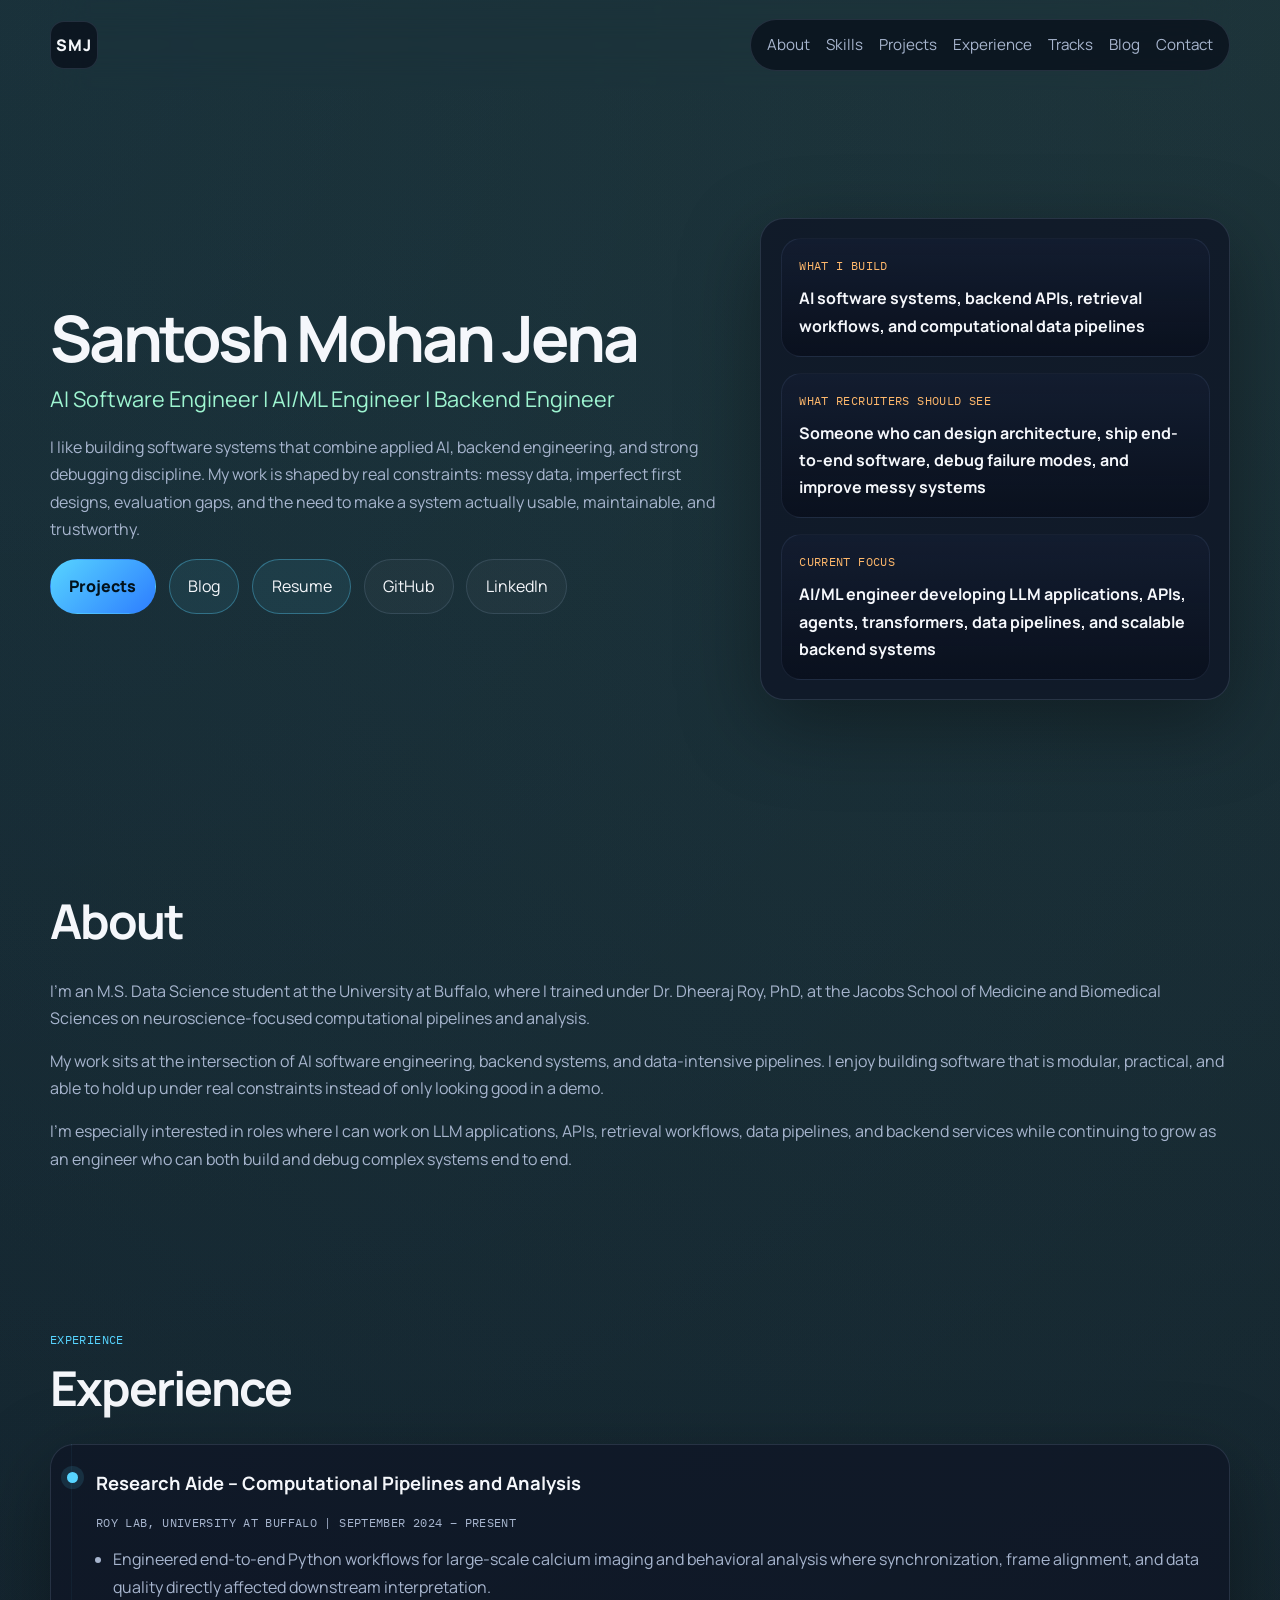
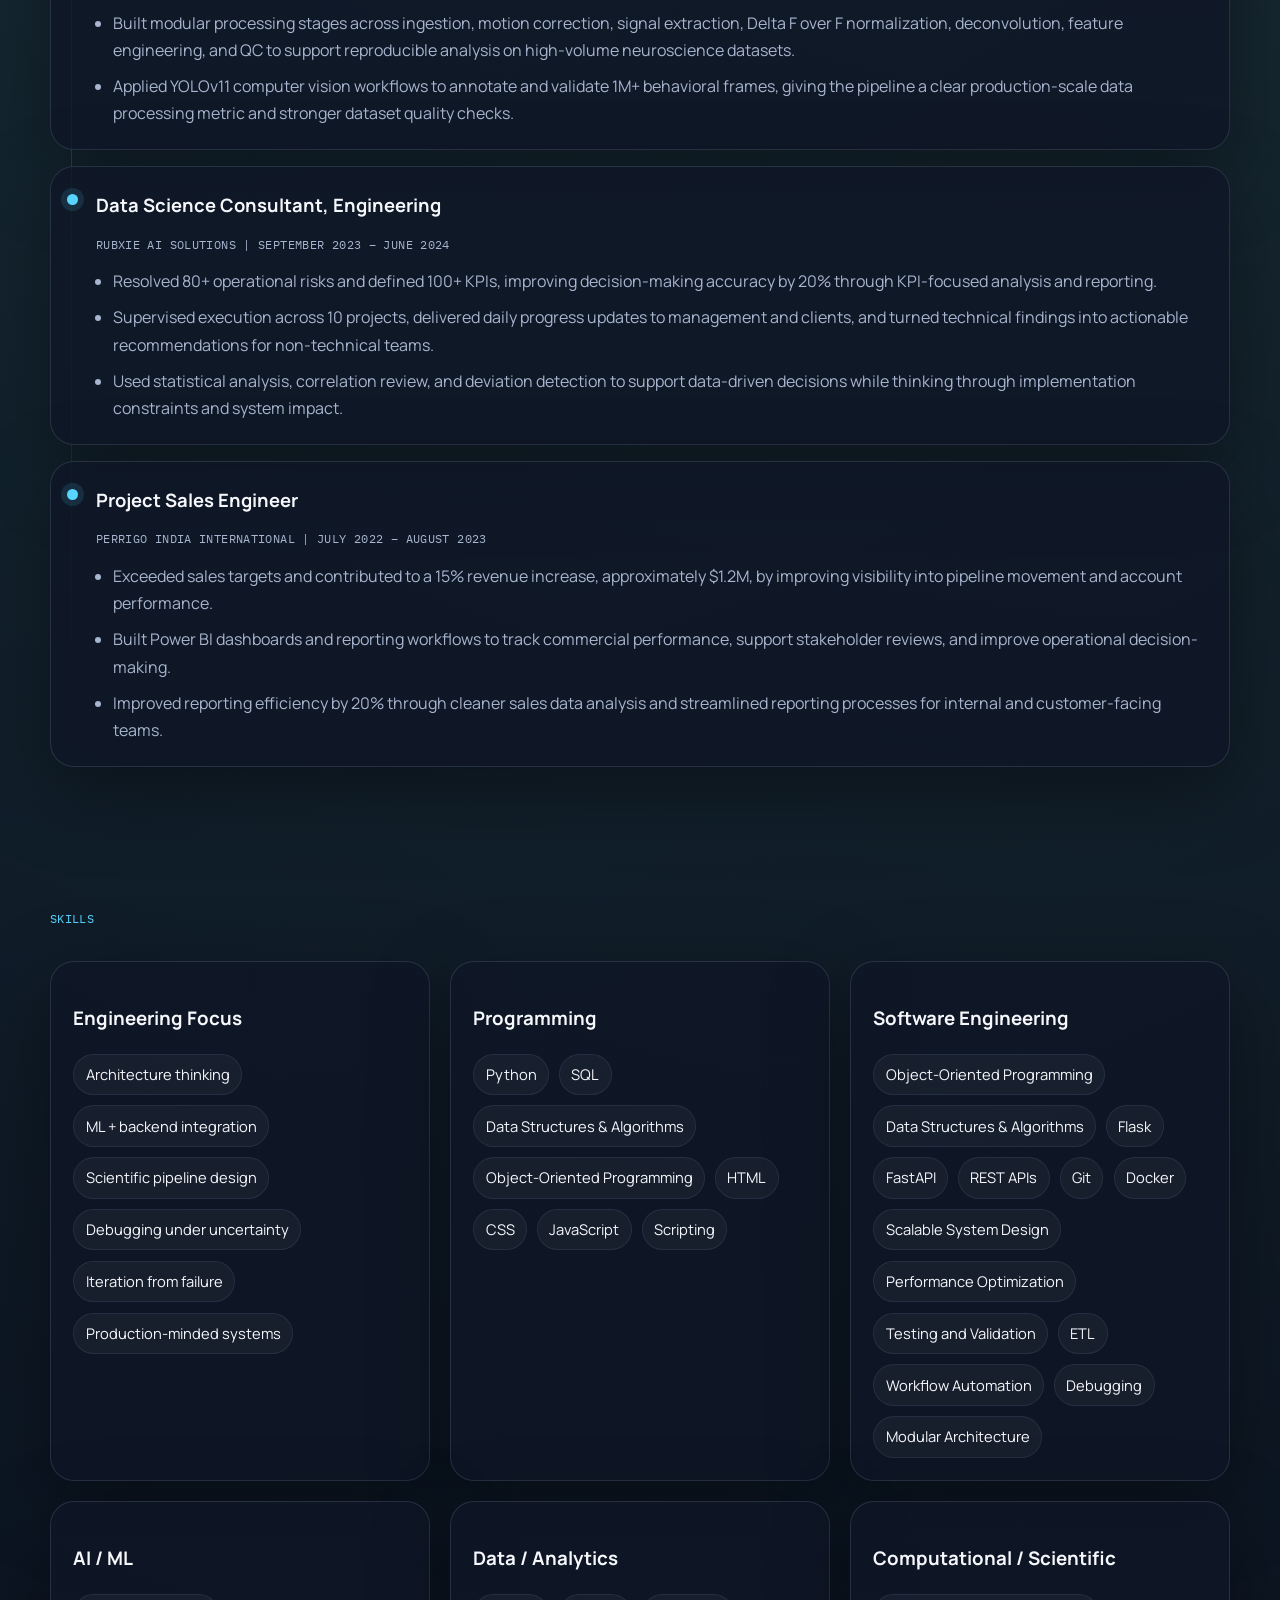
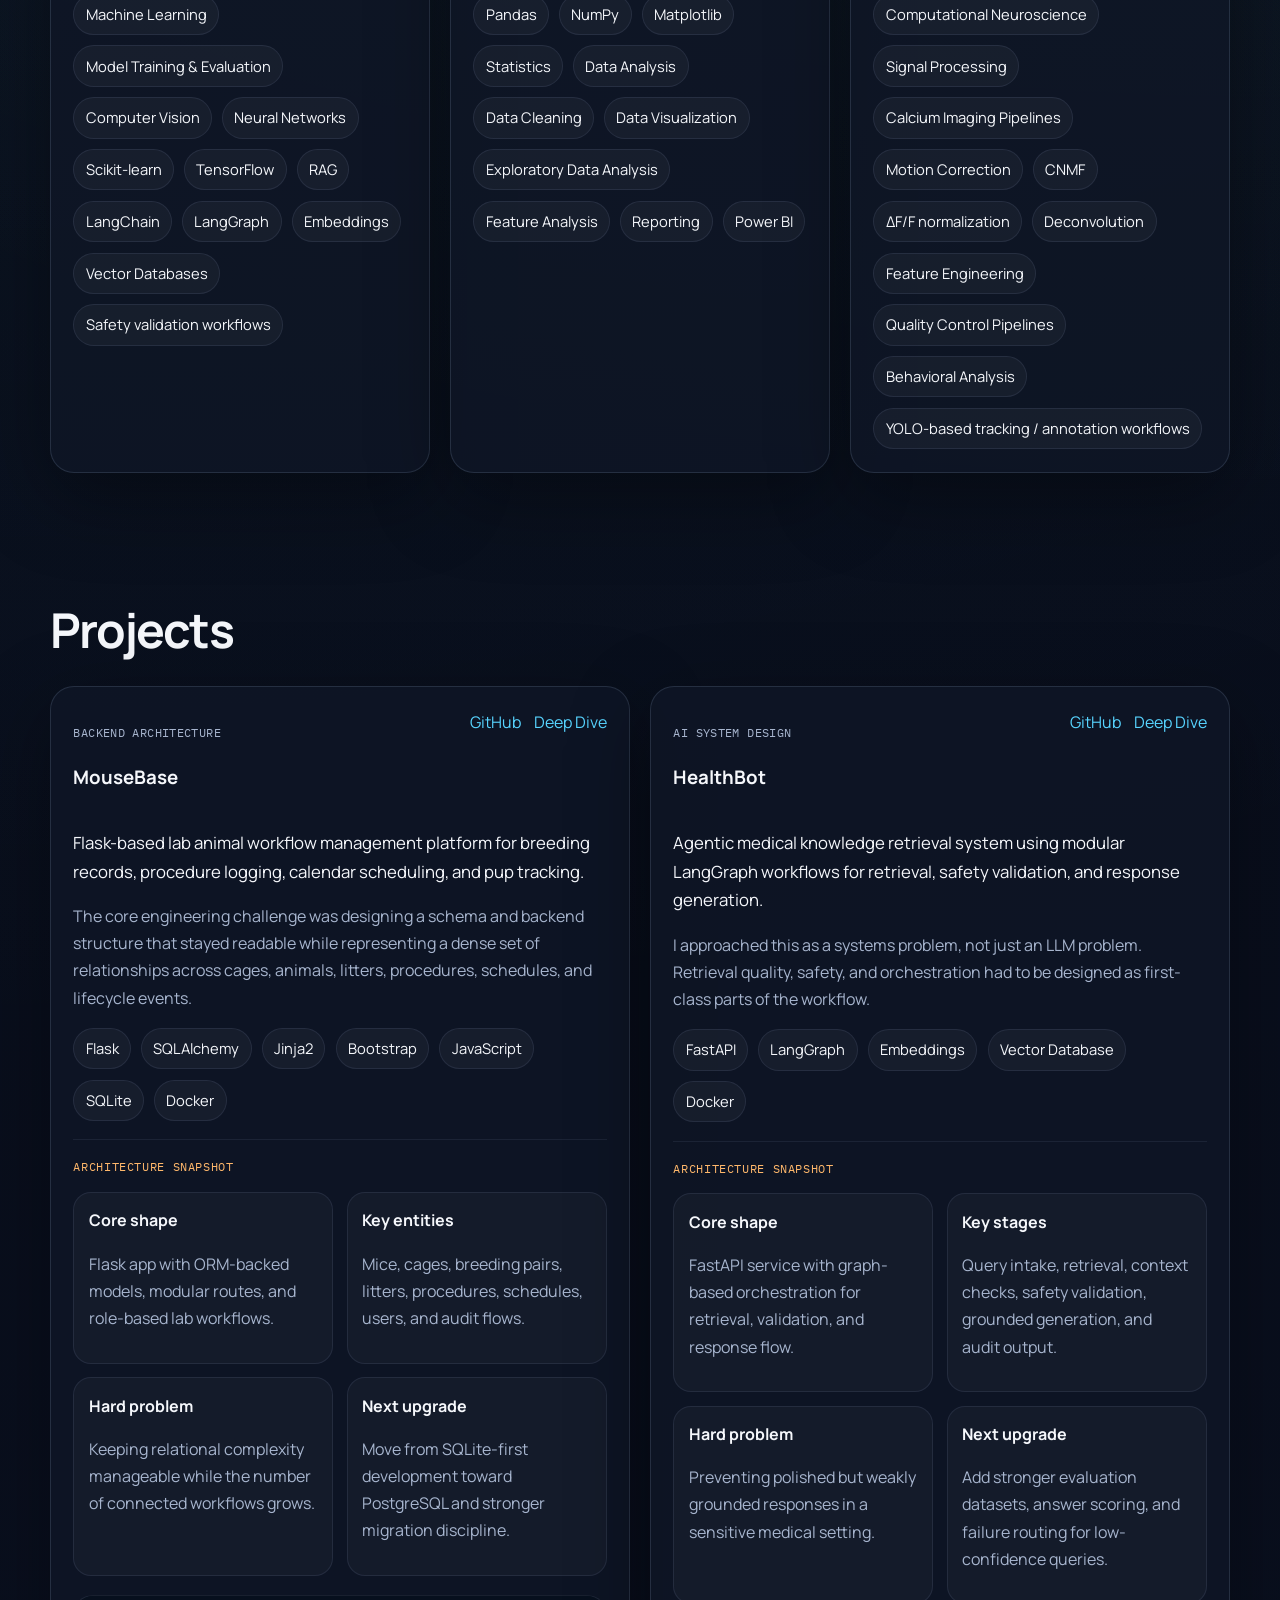
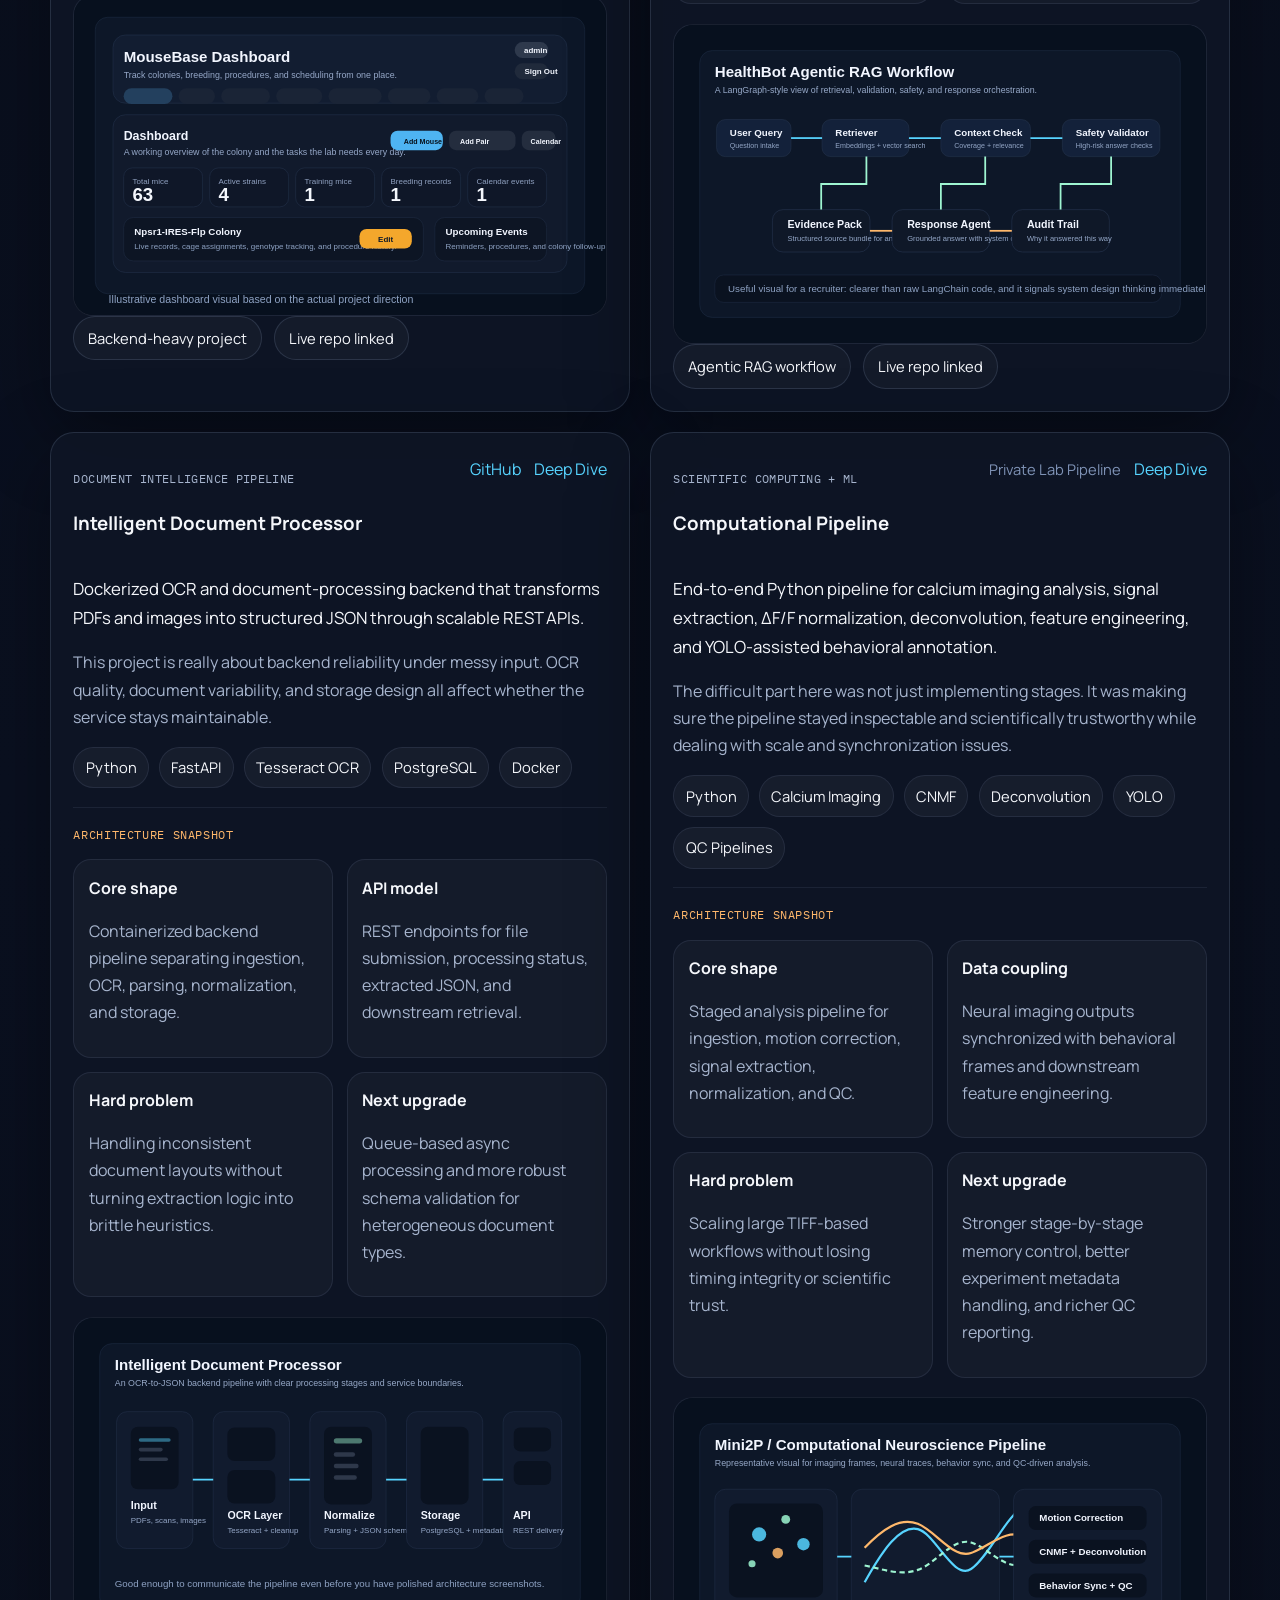
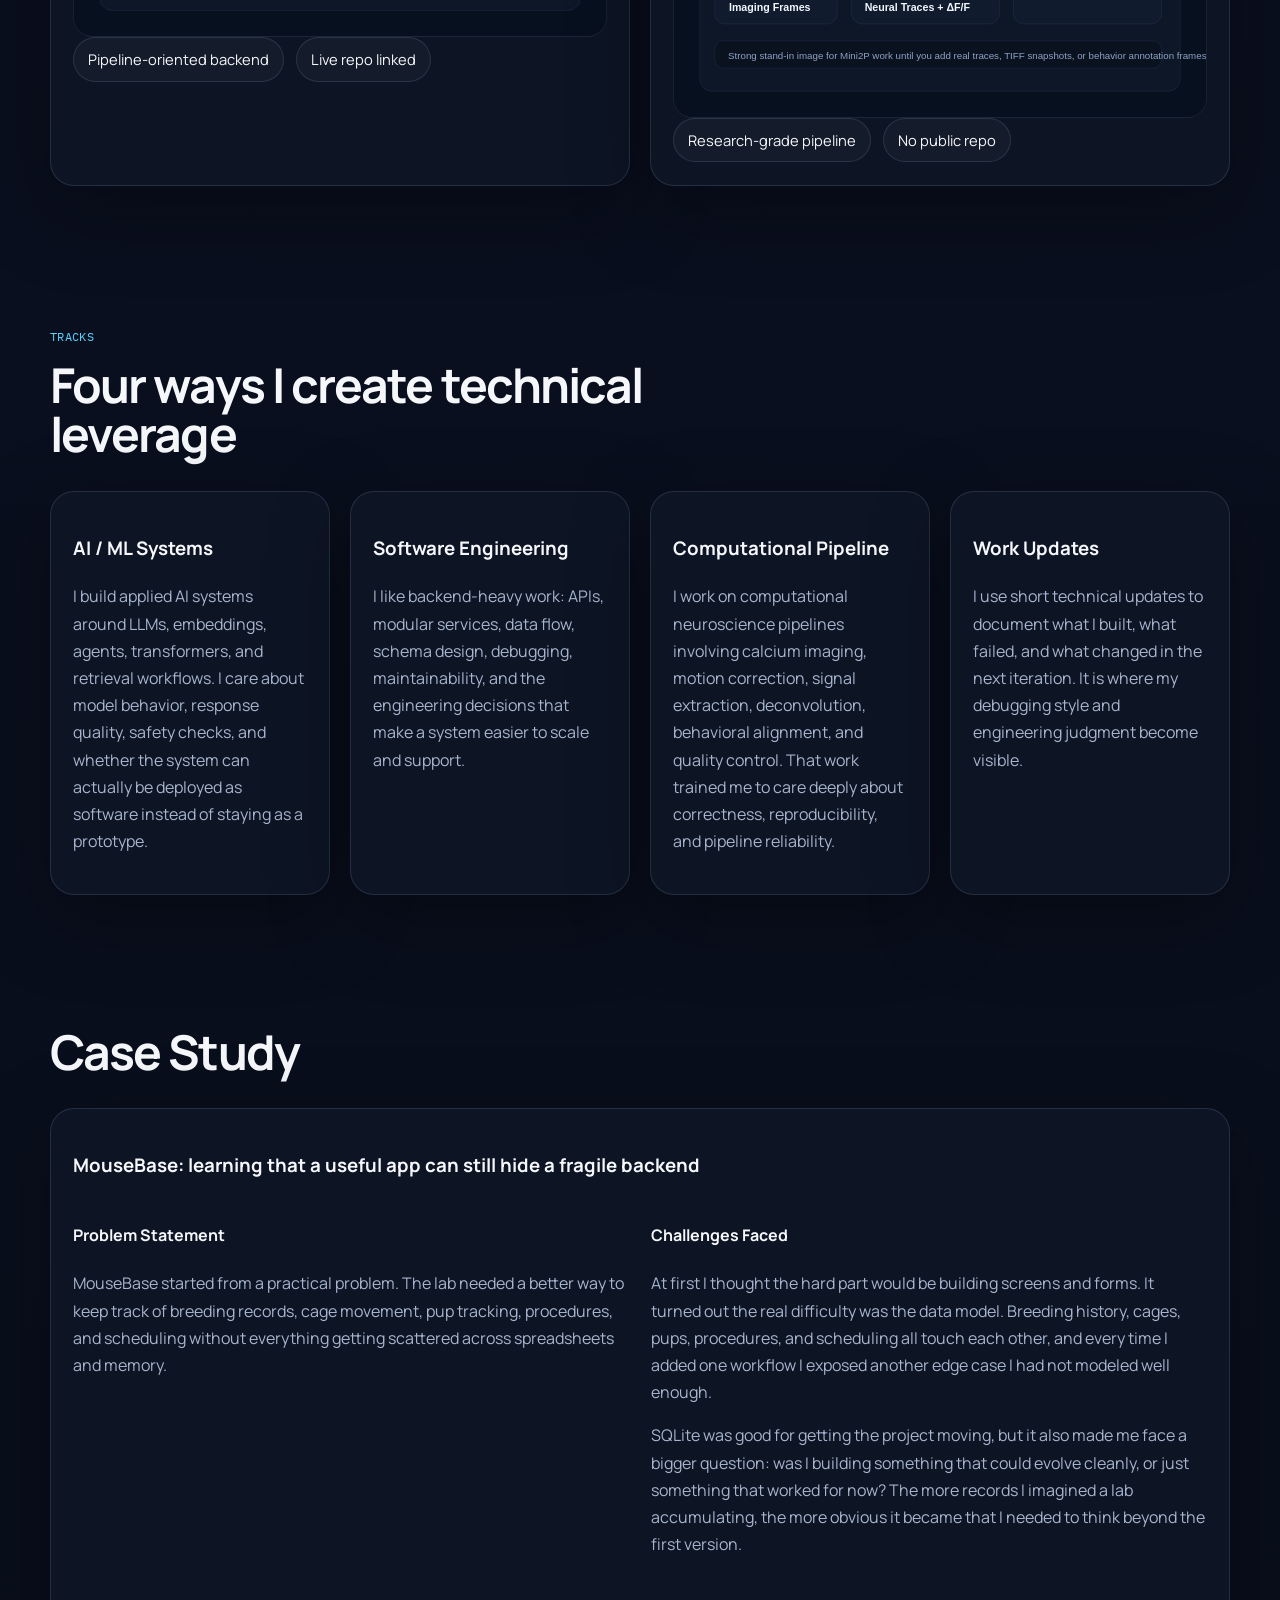
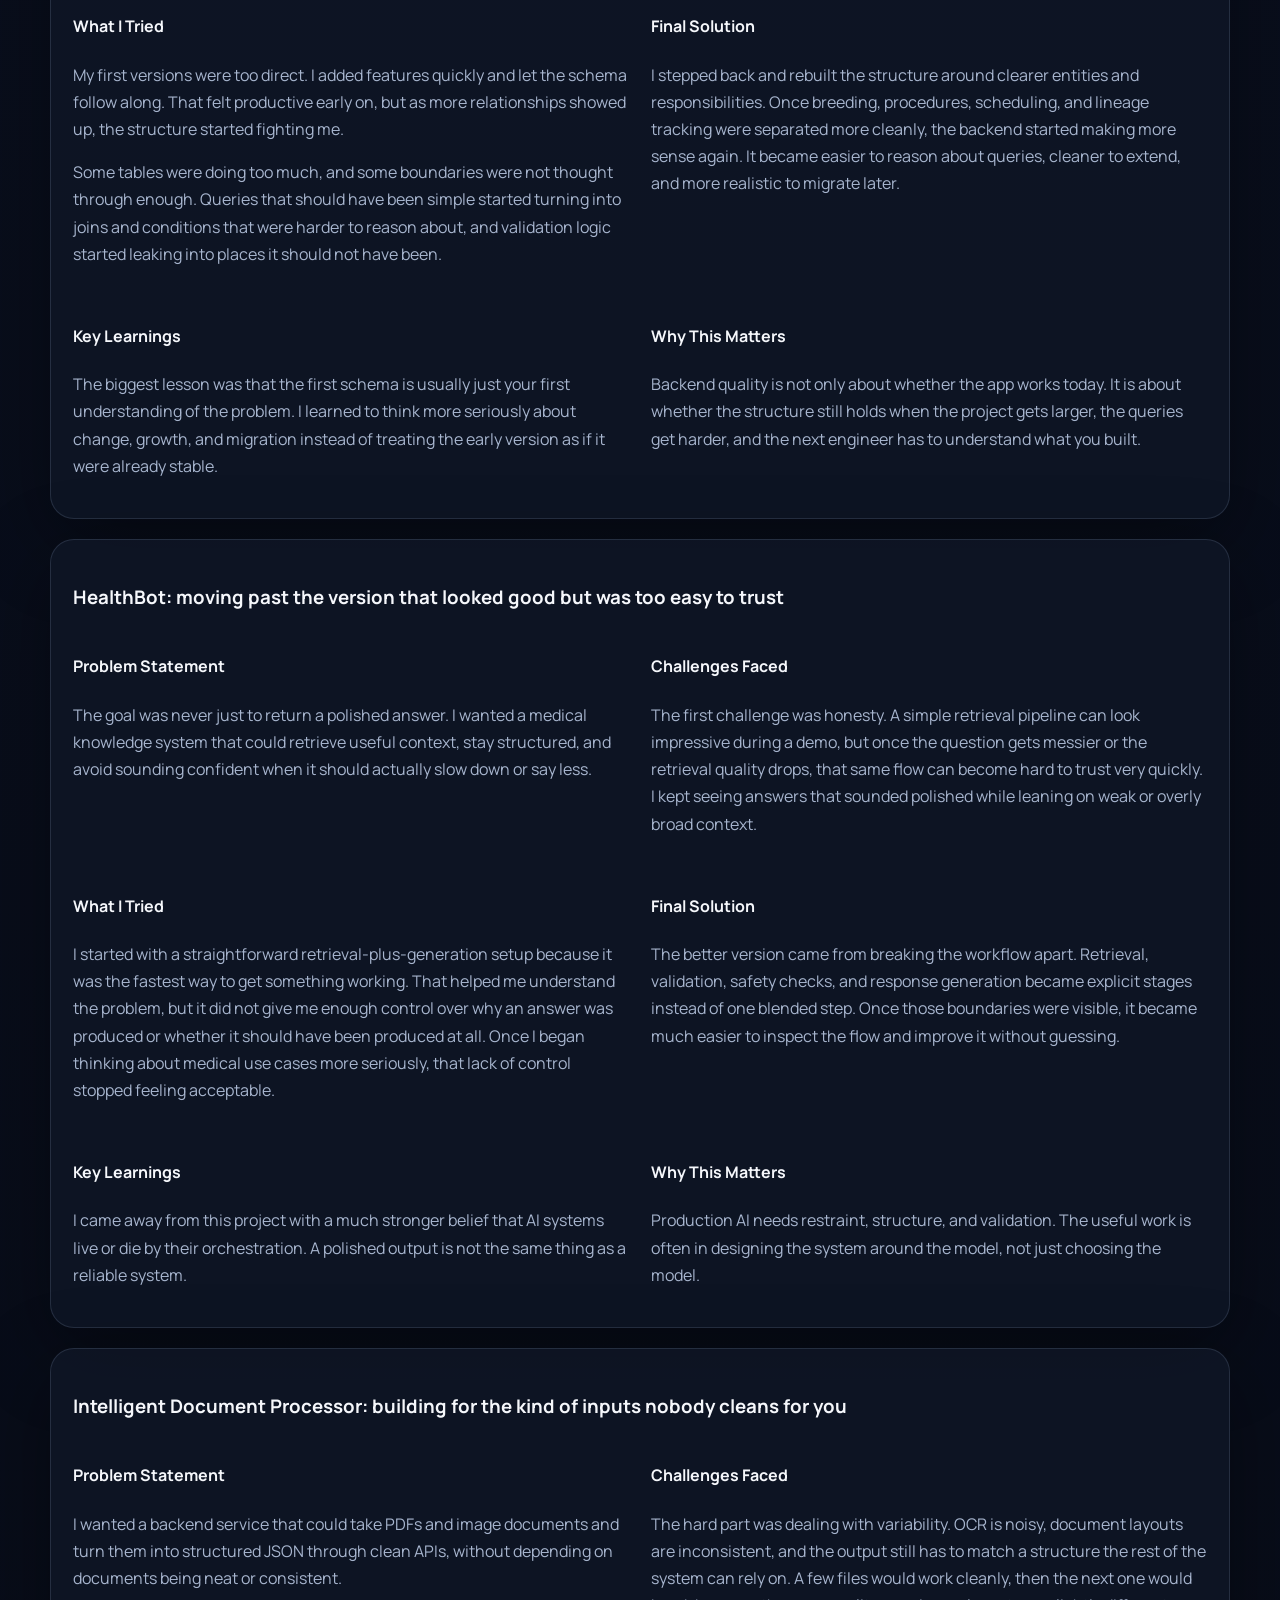
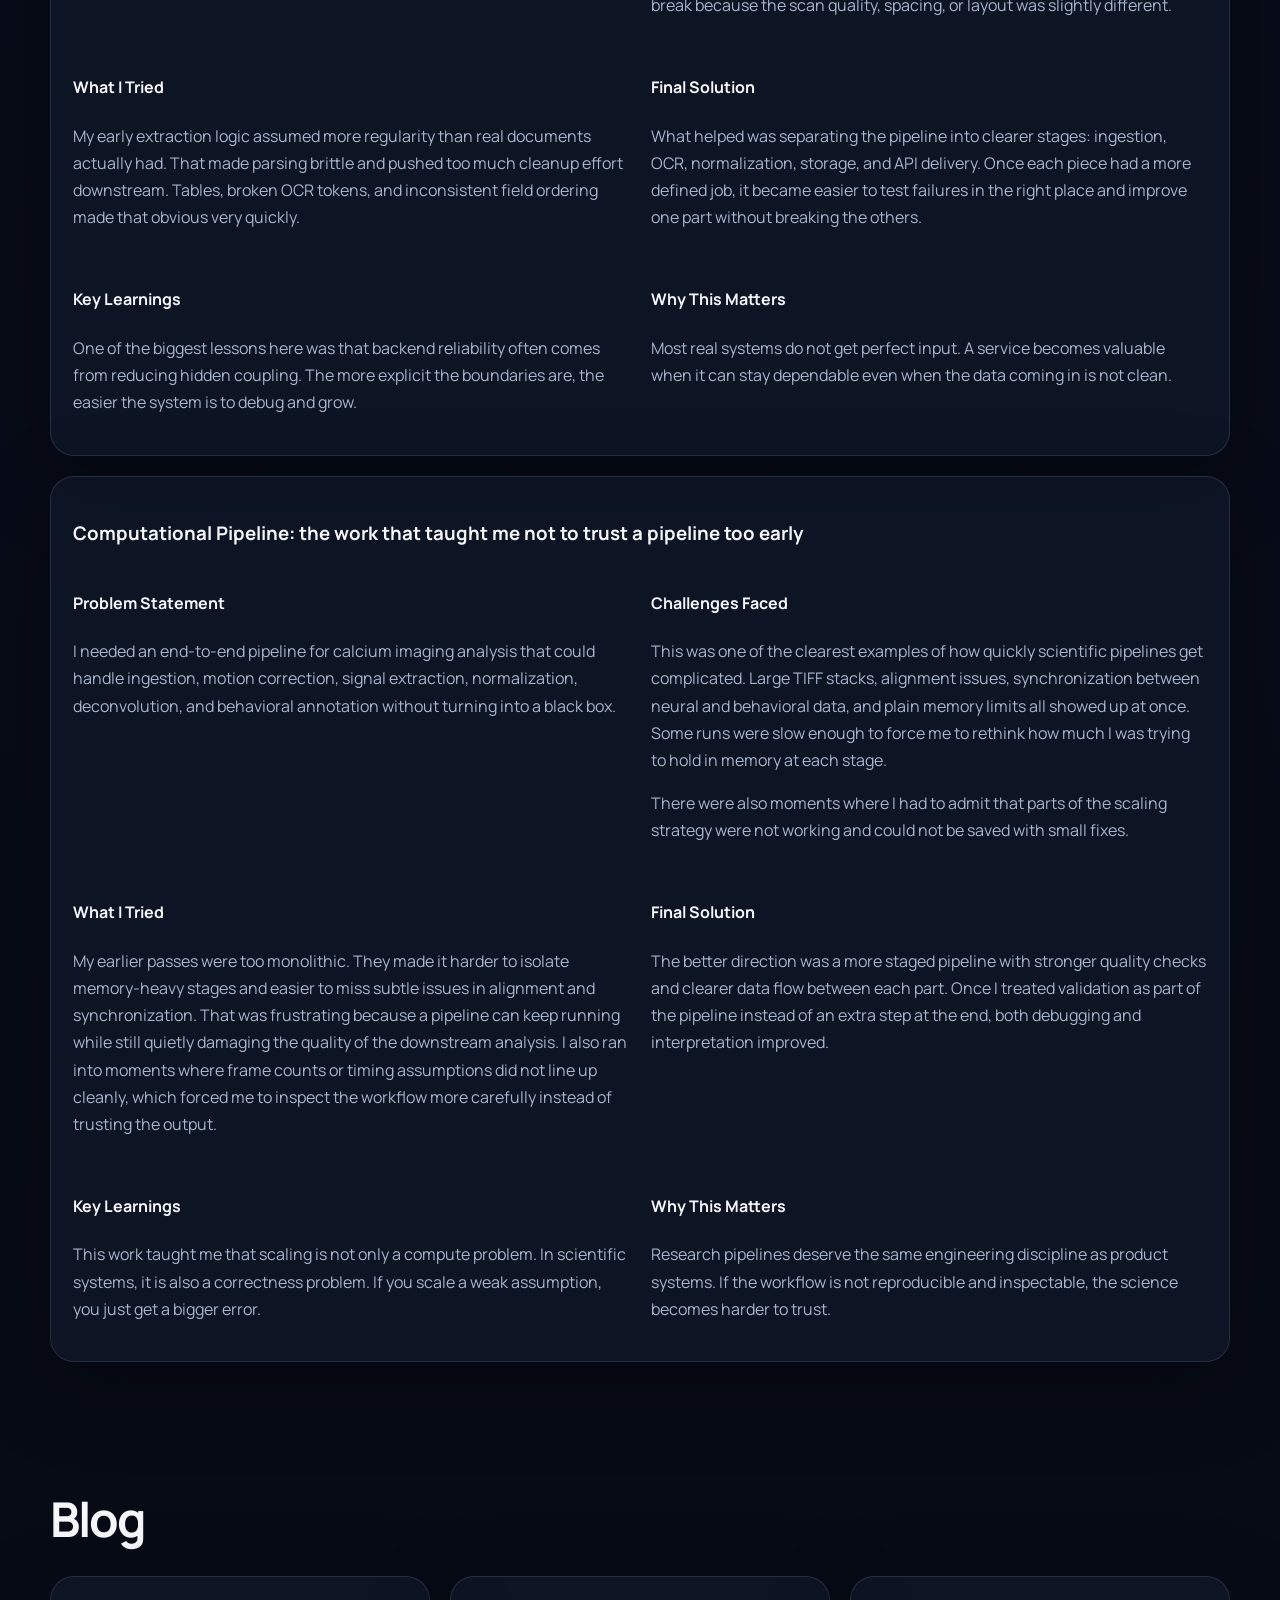
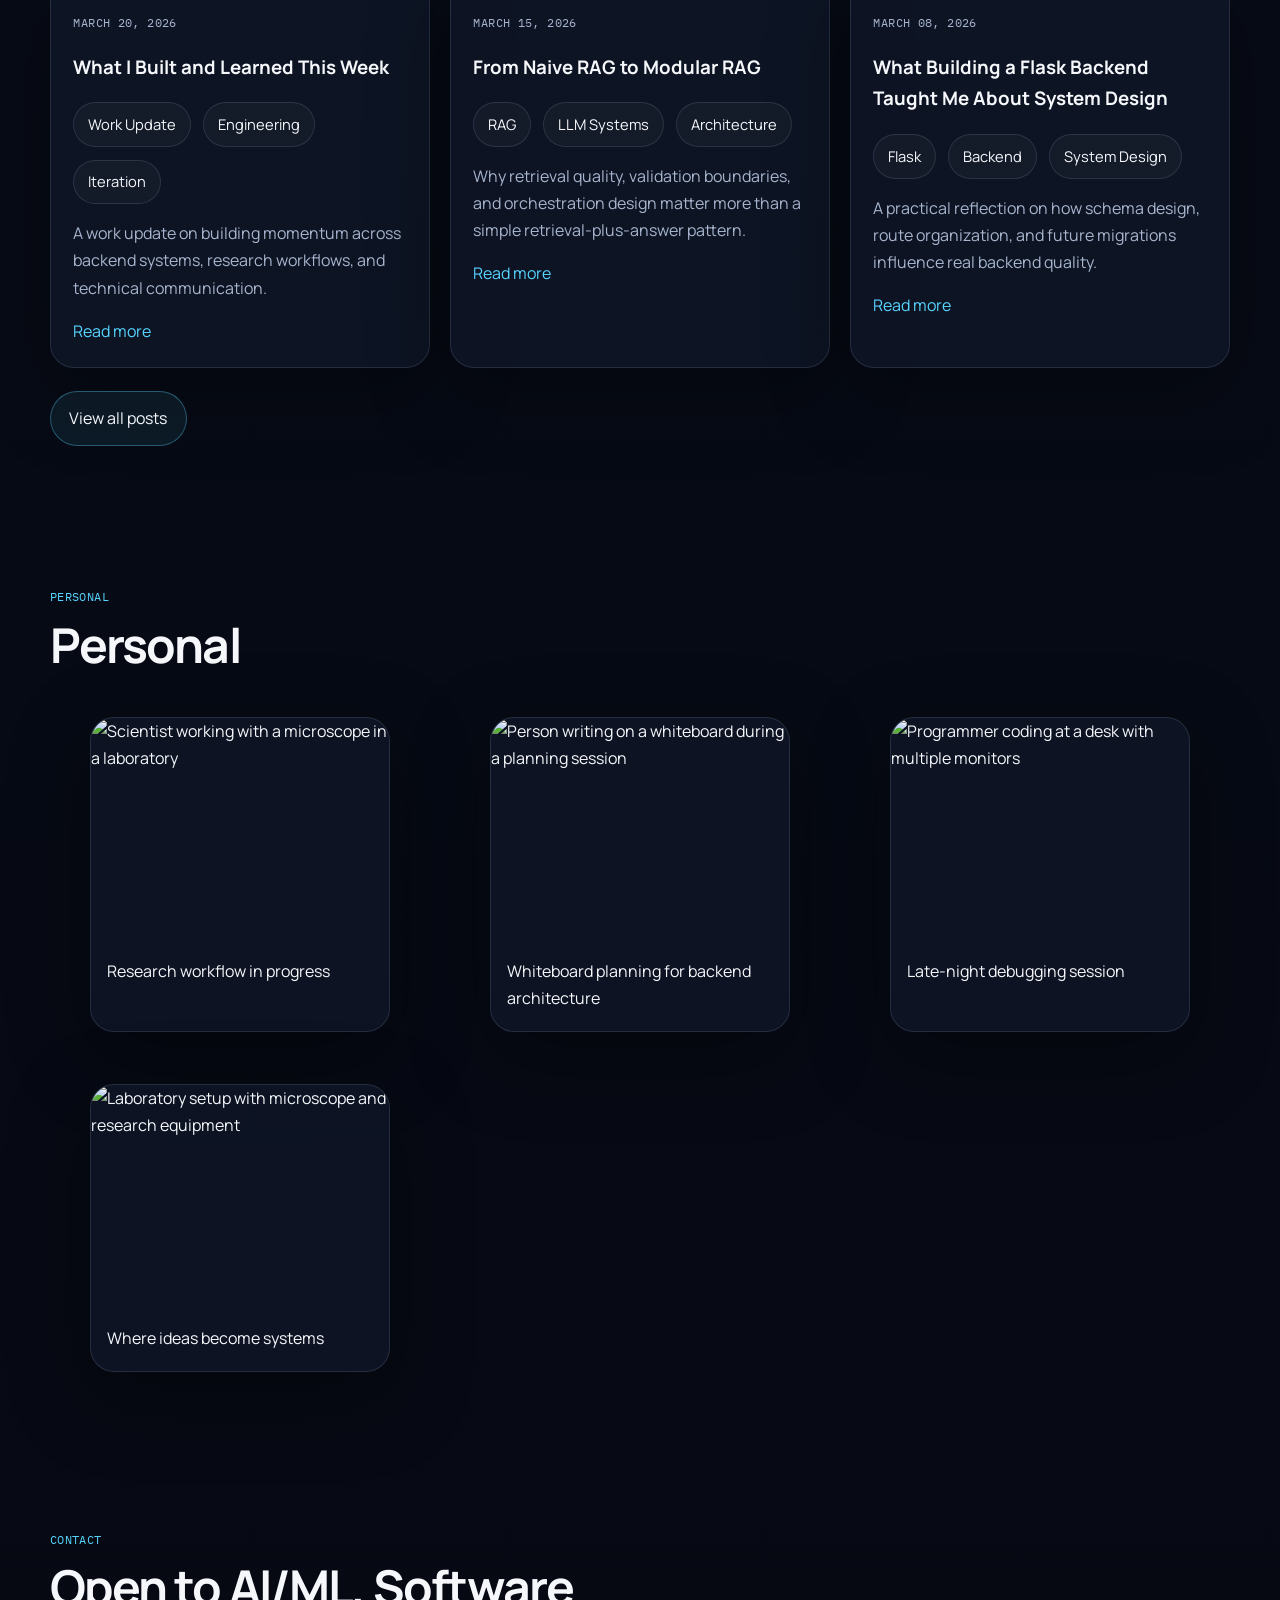
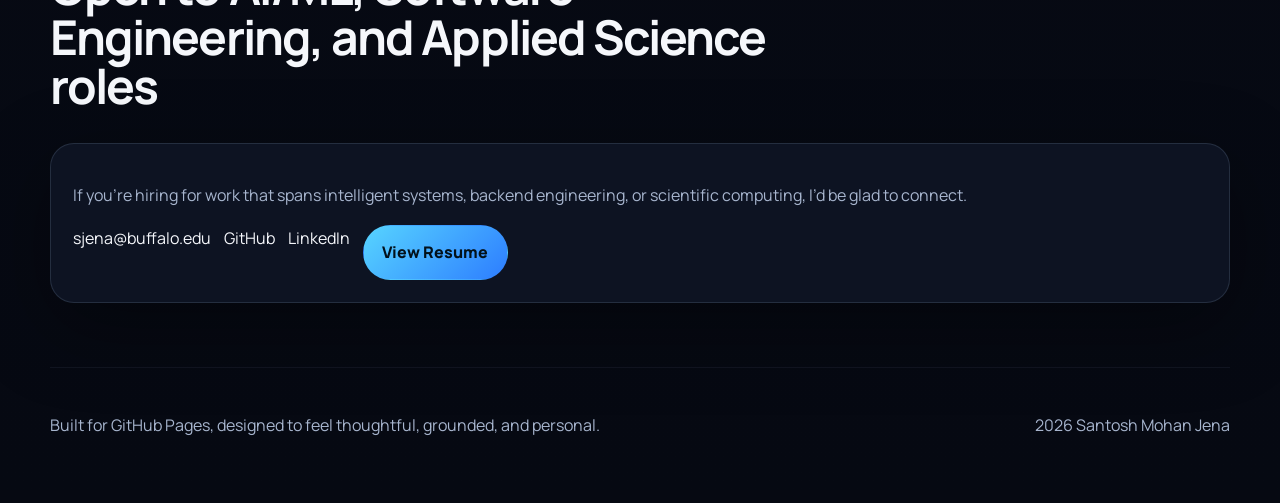
==== commit cdcc326e: "Simplify hero name layout" ====
--- a/index.html
+++ b/index.html
@@ -47,7 +47,6 @@
       <main id="home">
         <section class="hero section">
           <div class="hero-copy reveal">
-            <p class="hero-legal-name">Santosh Mohan Jena</p>
             <h1>Santosh Mohan Jena</h1>
             <p class="hero-role">
               AI Software Engineer | AI/ML Engineer | Backend Engineer
--- a/assets/css/styles.css
+++ b/assets/css/styles.css
@@ -122,7 +122,7 @@
 .hero h1,
 .section-heading h1 {
   margin: 0.2rem 0 0.8rem;
-  font-size: clamp(2.9rem, 6vw, 5.2rem);
+  font-size: clamp(2.5rem, 5vw, 4.4rem);
   line-height: 0.95;
   letter-spacing: -0.05em;
 }
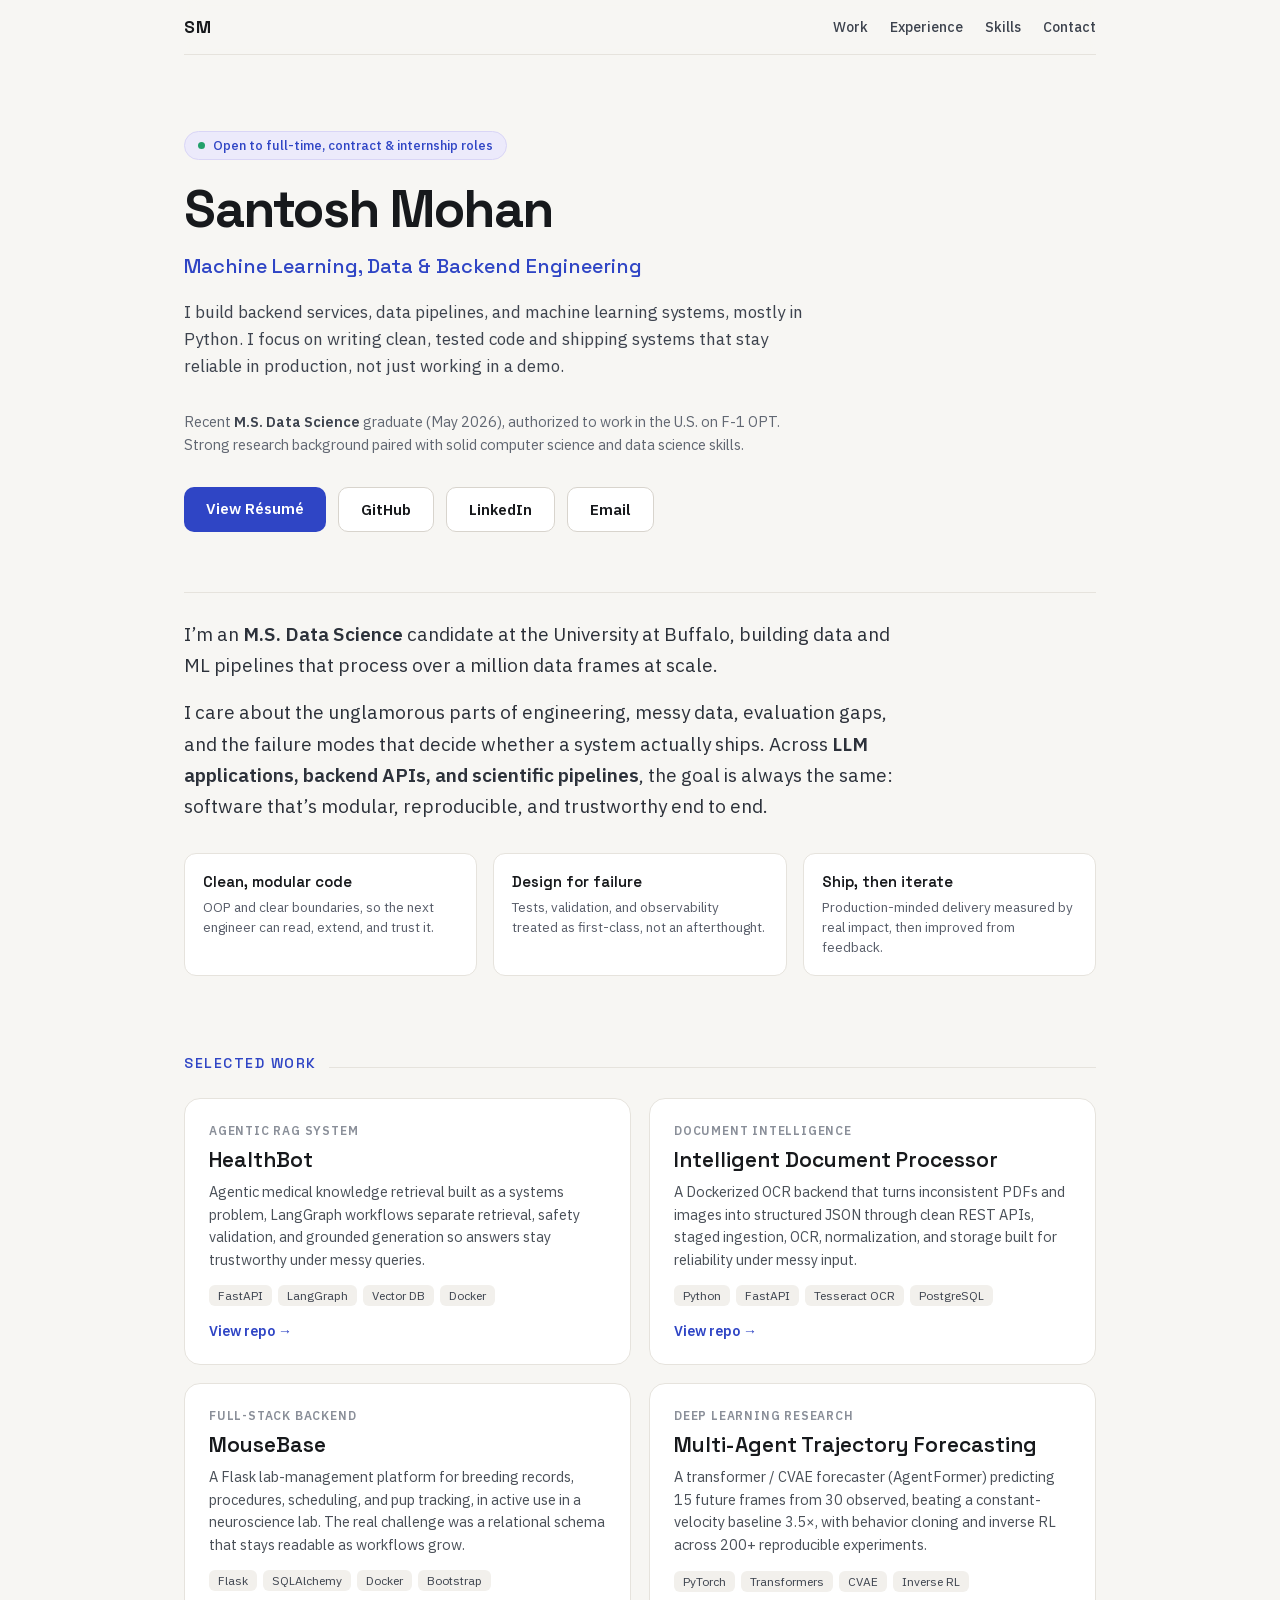
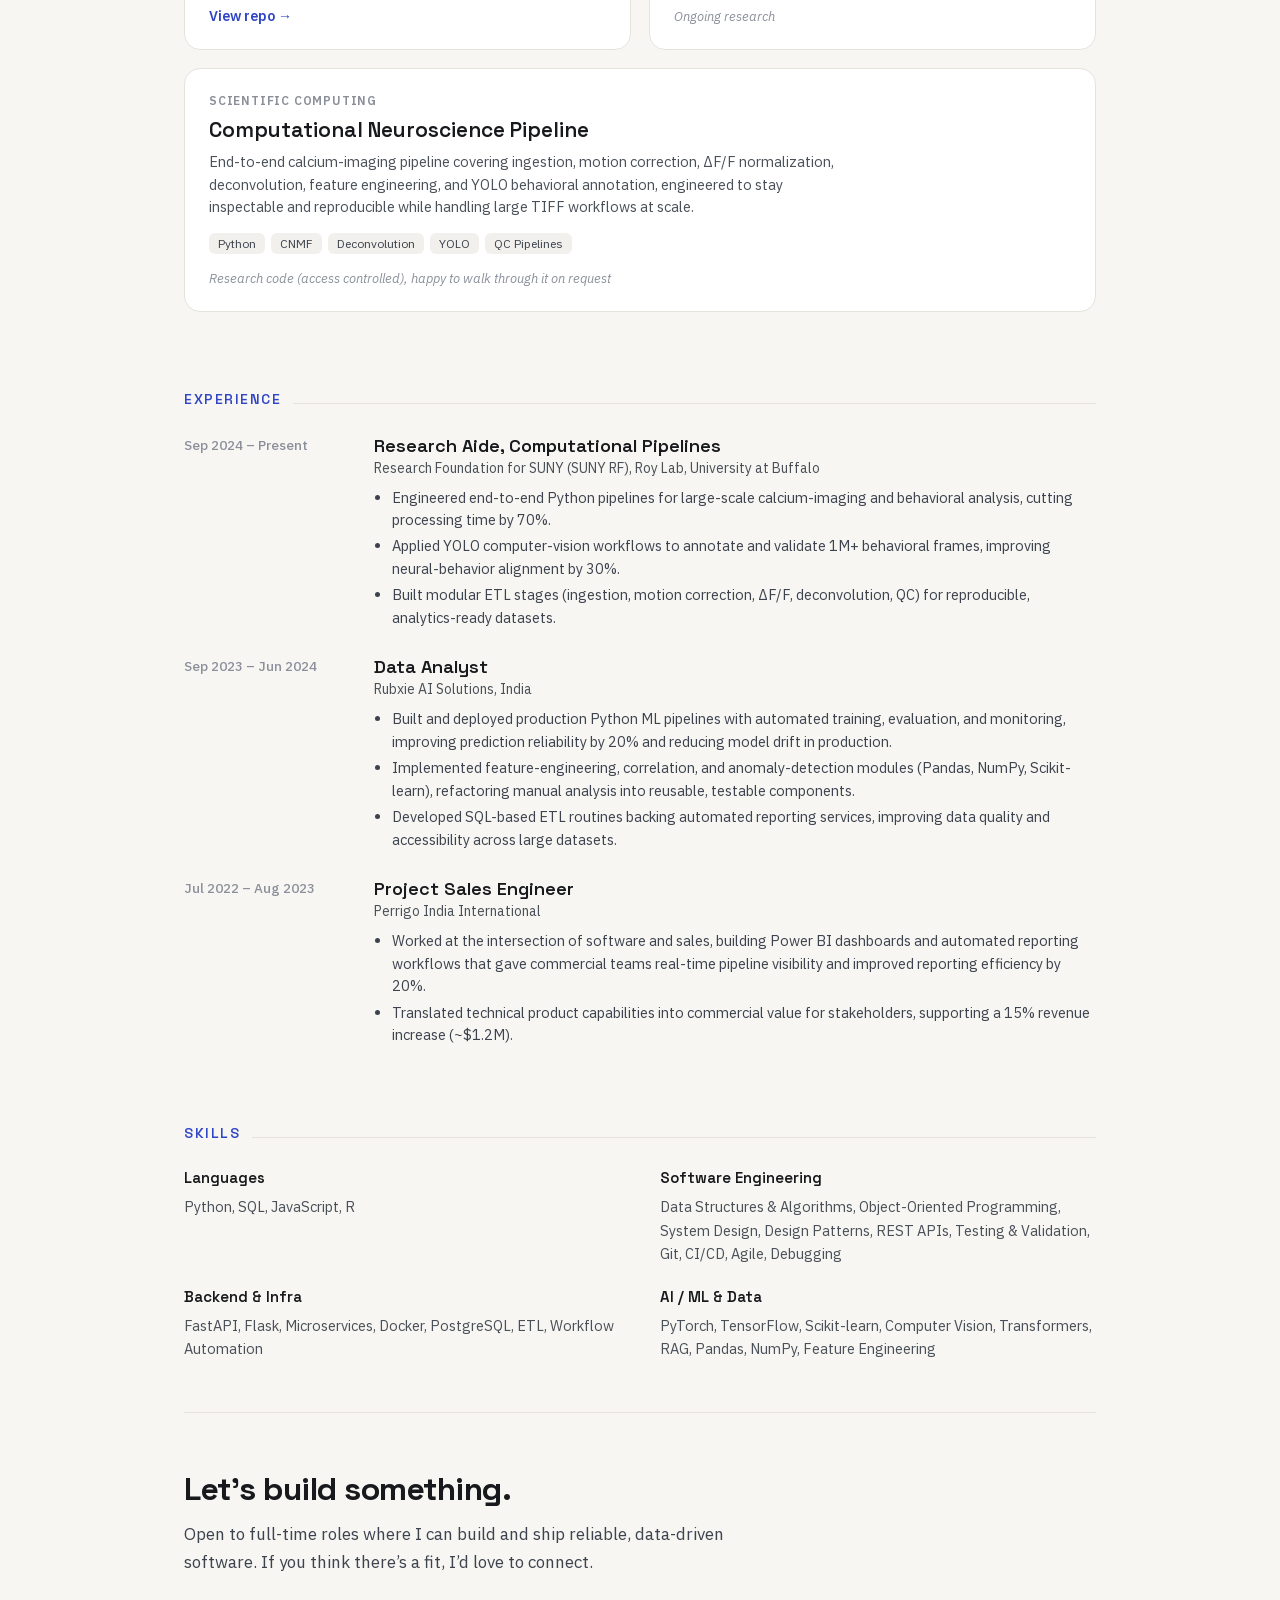
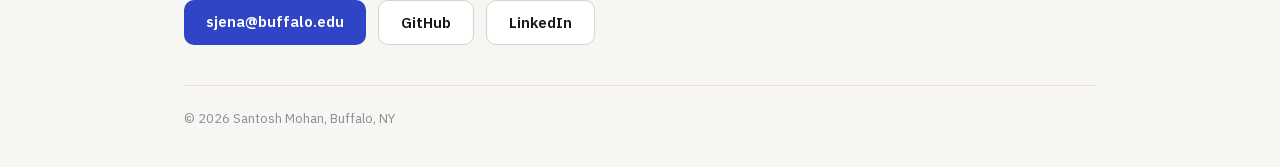
==== commit dc3baaf8: "Rename index (1).html to index.html" ====
--- a/index.html
+++ b/index.html
@@ -1,850 +1,387 @@
 <!DOCTYPE html>
-<html lang="en">
-  <head>
-    <meta charset="UTF-8" />
-    <meta name="viewport" content="width=device-width, initial-scale=1.0" />
-    <title>Santosh Mohan Jena</title>
-    <meta
-      name="description"
-      content="Portfolio of Santosh Mohan Jena: AI/ML engineer, backend engineer, and computational neuroscience researcher building ML-powered systems, backend applications, and scientific pipelines."
-    />
-    <meta
-      name="keywords"
-      content="Santosh Mohan Jena, AI engineer, ML engineer, backend engineer, computational neuroscience, portfolio, GitHub Pages"
-    />
-    <meta name="author" content="Santosh Mohan Jena" />
-    <meta property="og:title" content="Santosh Mohan Jena" />
-    <meta
-      property="og:description"
-      content="I build ML-powered backend systems and scientific pipelines that turn complex data into usable intelligence."
-    />
-    <meta property="og:type" content="website" />
-    <meta property="og:image" content="assets/images/placeholders/project-mousebase.svg" />
-    <meta name="theme-color" content="#090f1d" />
-    <link rel="preconnect" href="https://fonts.googleapis.com" />
-    <link rel="preconnect" href="https://fonts.gstatic.com" crossorigin />
-    <link
-      href="https://fonts.googleapis.com/css2?family=Manrope:wght@400;500;600;700;800&family=IBM+Plex+Mono:wght@400;500&display=swap"
-      rel="stylesheet"
-    />
-    <link rel="stylesheet" href="assets/css/styles.css" />
-  </head>
-  <body>
-    <div class="site-shell">
-      <header class="topbar">
-        <a class="brand" href="#home">SMJ</a>
-        <nav class="nav">
-          <a href="#about">About</a>
-          <a href="#skills">Skills</a>
-          <a href="#projects">Projects</a>
-          <a href="#experience">Experience</a>
-          <a href="#tracks">Tracks</a>
-          <a href="blog/index.html">Blog</a>
-          <a href="#contact">Contact</a>
-        </nav>
-      </header>
-
-      <main id="home">
-        <section class="hero section">
-          <div class="hero-copy reveal">
-            <h1>Santosh Mohan Jena</h1>
-            <p class="hero-role">
-              AI Software Engineer | AI/ML Engineer | Backend Engineer
-            </p>
-            <p class="hero-detail">
-              I like building software systems that combine applied AI, backend engineering, and
-              strong debugging discipline. My work is shaped by real constraints: messy data, imperfect first
-              designs, evaluation gaps, and the need to make a system actually usable, maintainable, and
-              trustworthy.
-            </p>
-            <div class="hero-actions">
-              <a class="button primary" href="#projects">Projects</a>
-              <a class="button secondary" href="blog/index.html">Blog</a>
-              <a class="button secondary" href="resume.html">Resume</a>
-              <a
-                class="button ghost"
-                href="https://github.com/Santoshmohan30"
-                target="_blank"
-                rel="noreferrer"
-                >GitHub</a
-              >
-              <a class="button ghost" href="https://www.linkedin.com/in/santosh-mohan-a65112299/" target="_blank" rel="noreferrer"
-                >LinkedIn</a
-              >
-            </div>
-          </div>
-          <aside class="hero-panel reveal">
-            <div class="metric-card">
-              <span class="metric-label">What I Build</span>
-              <strong>AI software systems, backend APIs, retrieval workflows, and computational data pipelines</strong>
-            </div>
-            <div class="metric-card">
-              <span class="metric-label">What Recruiters Should See</span>
-              <strong>Someone who can design architecture, ship end-to-end software, debug failure modes, and improve messy systems</strong>
-            </div>
-            <div class="metric-card">
-              <span class="metric-label">Current Focus</span>
-              <strong>AI/ML engineer developing LLM applications, APIs, agents, transformers, data pipelines, and scalable backend systems</strong>
-            </div>
-          </aside>
-        </section>
-
-        <section class="section split-section" id="about">
-          <div class="section-heading reveal">
-            <h2>About</h2>
-          </div>
-          <div class="about-copy reveal">
-            <p>
-              I’m an M.S. Data Science student at the University at Buffalo, where I trained under Dr. Dheeraj
-              Roy, PhD, at the Jacobs School of Medicine and Biomedical Sciences on neuroscience-focused
-              computational pipelines and analysis.
-            </p>
-            <p>
-              My work sits at the intersection of AI software engineering, backend systems, and data-intensive
-              pipelines. I enjoy building software that is modular, practical, and able to hold up under real
-              constraints instead of only looking good in a demo.
-            </p>
-            <p>
-              I’m especially interested in roles where I can work on LLM applications, APIs, retrieval workflows,
-              data pipelines, and backend services while continuing to grow as an engineer who can both build and
-              debug complex systems end to end.
-            </p>
-          </div>
-        </section>
-
-        <section class="section" id="experience">
-          <div class="section-heading reveal">
-            <p class="eyebrow">Experience</p>
-            <h2>Experience</h2>
-          </div>
-          <div class="timeline">
-            <article class="timeline-card reveal">
-              <p class="timeline-role">Research Aide – Computational Pipelines and Analysis</p>
-              <p class="timeline-org">Roy Lab, University at Buffalo | September 2024 – Present</p>
-              <ul class="timeline-list">
-                <li>Engineered end-to-end Python workflows for large-scale calcium imaging and behavioral analysis where synchronization, frame alignment, and data quality directly affected downstream interpretation.</li>
-                <li>Built modular processing stages across ingestion, motion correction, signal extraction, Delta F over F normalization, deconvolution, feature engineering, and QC to support reproducible analysis on high-volume neuroscience datasets.</li>
-                <li>Applied YOLOv11 computer vision workflows to annotate and validate 1M+ behavioral frames, giving the pipeline a clear production-scale data processing metric and stronger dataset quality checks.</li>
-              </ul>
-            </article>
-            <article class="timeline-card reveal">
-              <p class="timeline-role">Data Science Consultant, Engineering</p>
-              <p class="timeline-org">Rubxie AI Solutions | September 2023 – June 2024</p>
-              <ul class="timeline-list">
-                <li>Resolved 80+ operational risks and defined 100+ KPIs, improving decision-making accuracy by 20% through KPI-focused analysis and reporting.</li>
-                <li>Supervised execution across 10 projects, delivered daily progress updates to management and clients, and turned technical findings into actionable recommendations for non-technical teams.</li>
-                <li>Used statistical analysis, correlation review, and deviation detection to support data-driven decisions while thinking through implementation constraints and system impact.</li>
-              </ul>
-            </article>
-            <article class="timeline-card reveal">
-              <p class="timeline-role">Project Sales Engineer</p>
-              <p class="timeline-org">Perrigo India International | July 2022 – August 2023</p>
-              <ul class="timeline-list">
-                <li>Exceeded sales targets and contributed to a 15% revenue increase, approximately $1.2M, by improving visibility into pipeline movement and account performance.</li>
-                <li>Built Power BI dashboards and reporting workflows to track commercial performance, support stakeholder reviews, and improve operational decision-making.</li>
-                <li>Improved reporting efficiency by 20% through cleaner sales data analysis and streamlined reporting processes for internal and customer-facing teams.</li>
-              </ul>
-            </article>
-          </div>
-        </section>
-
-        <section class="section" id="skills">
-          <div class="section-heading reveal">
-            <p class="eyebrow">Skills</p>
-          </div>
-          <div class="skills-grid">
-            <article class="skill-card reveal">
-              <h3>Engineering Focus</h3>
-              <ul>
-                <li>Architecture thinking</li>
-                <li>ML + backend integration</li>
-                <li>Scientific pipeline design</li>
-                <li>Debugging under uncertainty</li>
-                <li>Iteration from failure</li>
-                <li>Production-minded systems</li>
-              </ul>
-            </article>
-            <article class="skill-card reveal">
-              <h3>Programming</h3>
-              <ul>
-                <li>Python</li>
-                <li>SQL</li>
-                <li>Data Structures & Algorithms</li>
-                <li>Object-Oriented Programming</li>
-                <li>HTML</li>
-                <li>CSS</li>
-                <li>JavaScript</li>
-                <li>Scripting</li>
-              </ul>
-            </article>
-            <article class="skill-card reveal">
-              <h3>Software Engineering</h3>
-              <ul>
-                <li>Object-Oriented Programming</li>
-                <li>Data Structures & Algorithms</li>
-                <li>Flask</li>
-                <li>FastAPI</li>
-                <li>REST APIs</li>
-                <li>Git</li>
-                <li>Docker</li>
-                <li>Scalable System Design</li>
-                <li>Performance Optimization</li>
-                <li>Testing and Validation</li>
-                <li>ETL</li>
-                <li>Workflow Automation</li>
-                <li>Debugging</li>
-                <li>Modular Architecture</li>
-              </ul>
-            </article>
-            <article class="skill-card reveal">
-              <h3>AI / ML</h3>
-              <ul>
-                <li>Machine Learning</li>
-                <li>Model Training & Evaluation</li>
-                <li>Computer Vision</li>
-                <li>Neural Networks</li>
-                <li>Scikit-learn</li>
-                <li>TensorFlow</li>
-                <li>RAG</li>
-                <li>LangChain</li>
-                <li>LangGraph</li>
-                <li>Embeddings</li>
-                <li>Vector Databases</li>
-                <li>Safety validation workflows</li>
-              </ul>
-            </article>
-            <article class="skill-card reveal">
-              <h3>Data / Analytics</h3>
-              <ul>
-                <li>Pandas</li>
-                <li>NumPy</li>
-                <li>Matplotlib</li>
-                <li>Statistics</li>
-                <li>Data Analysis</li>
-                <li>Data Cleaning</li>
-                <li>Data Visualization</li>
-                <li>Exploratory Data Analysis</li>
-                <li>Feature Analysis</li>
-                <li>Reporting</li>
-                <li>Power BI</li>
-              </ul>
-            </article>
-            <article class="skill-card reveal">
-              <h3>Computational / Scientific</h3>
-              <ul>
-                <li>Computational Neuroscience</li>
-                <li>Signal Processing</li>
-                <li>Calcium Imaging Pipelines</li>
-                <li>Motion Correction</li>
-                <li>CNMF</li>
-                <li>ΔF/F normalization</li>
-                <li>Deconvolution</li>
-                <li>Feature Engineering</li>
-                <li>Quality Control Pipelines</li>
-                <li>Behavioral Analysis</li>
-                <li>YOLO-based tracking / annotation workflows</li>
-              </ul>
-            </article>
-          </div>
-        </section>
-
-        <section class="section" id="projects">
-          <div class="section-heading reveal">
-            <h2>Projects</h2>
-          </div>
-          <div class="project-grid">
-            <article class="project-card reveal" id="mousebase">
-              <div class="project-header">
-                <div>
-                  <p class="project-kicker">Backend Architecture</p>
-                  <h3>MouseBase</h3>
-                </div>
-                <div class="project-links">
-                  <a href="https://github.com/Santoshmohan30/Mice-Manager" target="_blank" rel="noreferrer">GitHub</a>
-                  <a href="#case-studies">Deep Dive</a>
-                </div>
-              </div>
-              <p class="project-summary">
-                Flask-based lab animal workflow management platform for breeding records, procedure logging,
-                calendar scheduling, and pup tracking.
-              </p>
-              <p>
-                The core engineering challenge was designing a schema and backend structure that stayed readable
-                while representing a dense set of relationships across cages, animals, litters, procedures,
-                schedules, and lifecycle events.
-              </p>
-              <ul class="stack-list">
-                <li>Flask</li>
-                <li>SQLAlchemy</li>
-                <li>Jinja2</li>
-                <li>Bootstrap</li>
-                <li>JavaScript</li>
-                <li>SQLite</li>
-                <li>Docker</li>
-              </ul>
-              <div class="architecture-block">
-                <p class="architecture-title">Architecture Snapshot</p>
-                <div class="architecture-grid">
-                  <div class="architecture-item">
-                    <strong>Core shape</strong>
-                    <p>Flask app with ORM-backed models, modular routes, and role-based lab workflows.</p>
-                  </div>
-                  <div class="architecture-item">
-                    <strong>Key entities</strong>
-                    <p>Mice, cages, breeding pairs, litters, procedures, schedules, users, and audit flows.</p>
-                  </div>
-                  <div class="architecture-item">
-                    <strong>Hard problem</strong>
-                    <p>Keeping relational complexity manageable while the number of connected workflows grows.</p>
-                  </div>
-                  <div class="architecture-item">
-                    <strong>Next upgrade</strong>
-                    <p>Move from SQLite-first development toward PostgreSQL and stronger migration discipline.</p>
-                  </div>
-                </div>
-              </div>
-              <div class="project-visual">
-                <img src="assets/images/placeholders/project-mousebase.svg" alt="MouseBase placeholder visual" />
-              </div>
-              <div class="project-meta">
-                <span>Backend-heavy project</span>
-                <span>Live repo linked</span>
-              </div>
-            </article>
-
-            <article class="project-card reveal" id="healthbot">
-              <div class="project-header">
-                <div>
-                  <p class="project-kicker">AI System Design</p>
-                  <h3>HealthBot</h3>
-                </div>
-                <div class="project-links">
-                  <a href="https://github.com/Santoshmohan30/healthbot-backend" target="_blank" rel="noreferrer">GitHub</a>
-                  <a href="#case-studies">Deep Dive</a>
-                </div>
-              </div>
-              <p class="project-summary">
-                Agentic medical knowledge retrieval system using modular LangGraph workflows for retrieval, safety
-                validation, and response generation.
-              </p>
-              <p>
-                I approached this as a systems problem, not just an LLM problem. Retrieval quality, safety, and
-                orchestration had to be designed as first-class parts of the workflow.
-              </p>
-              <ul class="stack-list">
-                <li>FastAPI</li>
-                <li>LangGraph</li>
-                <li>Embeddings</li>
-                <li>Vector Database</li>
-                <li>Docker</li>
-              </ul>
-              <div class="architecture-block">
-                <p class="architecture-title">Architecture Snapshot</p>
-                <div class="architecture-grid">
-                  <div class="architecture-item">
-                    <strong>Core shape</strong>
-                    <p>FastAPI service with graph-based orchestration for retrieval, validation, and response flow.</p>
-                  </div>
-                  <div class="architecture-item">
-                    <strong>Key stages</strong>
-                    <p>Query intake, retrieval, context checks, safety validation, grounded generation, and audit output.</p>
-                  </div>
-                  <div class="architecture-item">
-                    <strong>Hard problem</strong>
-                    <p>Preventing polished but weakly grounded responses in a sensitive medical setting.</p>
-                  </div>
-                  <div class="architecture-item">
-                    <strong>Next upgrade</strong>
-                    <p>Add stronger evaluation datasets, answer scoring, and failure routing for low-confidence queries.</p>
-                  </div>
-                </div>
-              </div>
-              <div class="project-visual">
-                <img src="assets/images/placeholders/project-healthbot.svg" alt="HealthBot placeholder visual" />
-              </div>
-              <div class="project-meta">
-                <span>Agentic RAG workflow</span>
-                <span>Live repo linked</span>
-              </div>
-            </article>
-
-            <article class="project-card reveal" id="idp">
-              <div class="project-header">
-                <div>
-                  <p class="project-kicker">Document Intelligence Pipeline</p>
-                  <h3>Intelligent Document Processor</h3>
-                </div>
-                <div class="project-links">
-                  <a href="https://github.com/Santoshmohan30/intelligent-doc-processor" target="_blank" rel="noreferrer">GitHub</a>
-                  <a href="#case-studies">Deep Dive</a>
-                </div>
-              </div>
-              <p class="project-summary">
-                Dockerized OCR and document-processing backend that transforms PDFs and images into structured
-                JSON through scalable REST APIs.
-              </p>
-              <p>
-                This project is really about backend reliability under messy input. OCR quality, document
-                variability, and storage design all affect whether the service stays maintainable.
-              </p>
-              <ul class="stack-list">
-                <li>Python</li>
-                <li>FastAPI</li>
-                <li>Tesseract OCR</li>
-                <li>PostgreSQL</li>
-                <li>Docker</li>
-              </ul>
-              <div class="architecture-block">
-                <p class="architecture-title">Architecture Snapshot</p>
-                <div class="architecture-grid">
-                  <div class="architecture-item">
-                    <strong>Core shape</strong>
-                    <p>Containerized backend pipeline separating ingestion, OCR, parsing, normalization, and storage.</p>
-                  </div>
-                  <div class="architecture-item">
-                    <strong>API model</strong>
-                    <p>REST endpoints for file submission, processing status, extracted JSON, and downstream retrieval.</p>
-                  </div>
-                  <div class="architecture-item">
-                    <strong>Hard problem</strong>
-                    <p>Handling inconsistent document layouts without turning extraction logic into brittle heuristics.</p>
-                  </div>
-                  <div class="architecture-item">
-                    <strong>Next upgrade</strong>
-                    <p>Queue-based async processing and more robust schema validation for heterogeneous document types.</p>
-                  </div>
-                </div>
-              </div>
-              <div class="project-visual">
-                <img src="assets/images/placeholders/project-idp.svg" alt="Intelligent document processor placeholder visual" />
-              </div>
-              <div class="project-meta">
-                <span>Pipeline-oriented backend</span>
-                <span>Live repo linked</span>
-              </div>
-            </article>
-
-            <article class="project-card reveal" id="neuro">
-              <div class="project-header">
-                <div>
-                  <p class="project-kicker">Scientific Computing + ML</p>
-                  <h3>Computational Pipeline</h3>
-                </div>
-                <div class="project-links">
-                  <span class="project-link-label">Private Lab Pipeline</span>
-                  <a href="#case-studies">Deep Dive</a>
-                </div>
-              </div>
-              <p class="project-summary">
-                End-to-end Python pipeline for calcium imaging analysis, signal extraction, ΔF/F normalization,
-                deconvolution, feature engineering, and YOLO-assisted behavioral annotation.
-              </p>
-              <p>
-                The difficult part here was not just implementing stages. It was making sure the pipeline stayed
-                inspectable and scientifically trustworthy while dealing with scale and synchronization issues.
-              </p>
-              <ul class="stack-list">
-                <li>Python</li>
-                <li>Calcium Imaging</li>
-                <li>CNMF</li>
-                <li>Deconvolution</li>
-                <li>YOLO</li>
-                <li>QC Pipelines</li>
-              </ul>
-              <div class="architecture-block">
-                <p class="architecture-title">Architecture Snapshot</p>
-                <div class="architecture-grid">
-                  <div class="architecture-item">
-                    <strong>Core shape</strong>
-                    <p>Staged analysis pipeline for ingestion, motion correction, signal extraction, normalization, and QC.</p>
-                  </div>
-                  <div class="architecture-item">
-                    <strong>Data coupling</strong>
-                    <p>Neural imaging outputs synchronized with behavioral frames and downstream feature engineering.</p>
-                  </div>
-                  <div class="architecture-item">
-                    <strong>Hard problem</strong>
-                    <p>Scaling large TIFF-based workflows without losing timing integrity or scientific trust.</p>
-                  </div>
-                  <div class="architecture-item">
-                    <strong>Next upgrade</strong>
-                    <p>Stronger stage-by-stage memory control, better experiment metadata handling, and richer QC reporting.</p>
-                  </div>
-                </div>
-              </div>
-              <div class="project-visual">
-                <img src="assets/images/placeholders/project-neuro.svg" alt="Computational neuroscience placeholder visual" />
-              </div>
-              <div class="project-meta">
-                <span>Research-grade pipeline</span>
-                <span>No public repo</span>
-              </div>
-            </article>
-          </div>
-        </section>
-
-        <section class="section" id="tracks">
-          <div class="section-heading reveal">
-            <p class="eyebrow">Tracks</p>
-            <h2>Four ways I create technical leverage</h2>
-          </div>
-          <div class="track-grid">
-            <article class="info-card reveal">
-              <h3>AI / ML Systems</h3>
-              <p>
-                I build applied AI systems around LLMs, embeddings, agents, transformers, and retrieval workflows.
-                I care about model behavior, response quality, safety checks, and whether the system can actually
-                be deployed as software instead of staying as a prototype.
-              </p>
-            </article>
-            <article class="info-card reveal">
-              <h3>Software Engineering</h3>
-              <p>
-                I like backend-heavy work: APIs, modular services, data flow, schema design, debugging,
-                maintainability, and the engineering decisions that make a system easier to scale and support.
-              </p>
-            </article>
-            <article class="info-card reveal">
-              <h3>Computational Pipeline</h3>
-              <p>
-                I work on computational neuroscience pipelines involving calcium imaging, motion correction, signal
-                extraction, deconvolution, behavioral alignment, and quality control. That work trained me to care
-                deeply about correctness, reproducibility, and pipeline reliability.
-              </p>
-            </article>
-            <article class="info-card reveal">
-              <h3>Work Updates</h3>
-              <p>
-                I use short technical updates to document what I built, what failed, and what changed in the next
-                iteration. It is where my debugging style and engineering judgment become visible.
-              </p>
-            </article>
-          </div>
-        </section>
-
-        <section class="section" id="case-studies">
-          <div class="section-heading reveal">
-            <h2>Case Study</h2>
-          </div>
-          <div class="case-study-list">
-            <article class="case-study reveal">
-              <h3>MouseBase: learning that a useful app can still hide a fragile backend</h3>
-              <div class="case-grid">
-                <div>
-                  <h4>Problem Statement</h4>
-                  <p>
-                    MouseBase started from a practical problem. The lab needed a better way to keep track of
-                    breeding records, cage movement, pup tracking, procedures, and scheduling without everything
-                    getting scattered across spreadsheets and memory.
-                  </p>
-                </div>
-                <div>
-                  <h4>Challenges Faced</h4>
-                  <p>
-                    At first I thought the hard part would be building screens and forms. It turned out the real
-                    difficulty was the data model. Breeding history, cages, pups, procedures, and scheduling all
-                    touch each other, and every time I added one workflow I exposed another edge case I had not
-                    modeled well enough.
-                  </p>
-                  <p>
-                    SQLite was good for getting the project moving, but it also made me face a bigger question:
-                    was I building something that could evolve cleanly, or just something that worked for now? The
-                    more records I imagined a lab accumulating, the more obvious it became that I needed to think
-                    beyond the first version.
-                  </p>
-                </div>
-                <div>
-                  <h4>What I Tried</h4>
-                  <p>
-                    My first versions were too direct. I added features quickly and let the schema follow along.
-                    That felt productive early on, but as more relationships showed up, the structure started
-                    fighting me.
-                  </p>
-                  <p>
-                    Some tables were doing too much, and some boundaries were not thought through enough. Queries
-                    that should have been simple started turning into joins and conditions that were harder to
-                    reason about, and validation logic started leaking into places it should not have been.
-                  </p>
-                </div>
-                <div>
-                  <h4>Final Solution</h4>
-                  <p>
-                    I stepped back and rebuilt the structure around clearer entities and responsibilities. Once
-                    breeding, procedures, scheduling, and lineage tracking were separated more cleanly, the backend
-                    started making more sense again. It became easier to reason about queries, cleaner to extend,
-                    and more realistic to migrate later.
-                  </p>
-                </div>
-                <div>
-                  <h4>Key Learnings</h4>
-                  <p>
-                    The biggest lesson was that the first schema is usually just your first understanding of the
-                    problem. I learned to think more seriously about change, growth, and migration instead of
-                    treating the early version as if it were already stable.
-                  </p>
-                </div>
-                <div>
-                  <h4>Why This Matters</h4>
-                  <p>
-                    Backend quality is not only about whether the app works today. It is about whether the
-                    structure still holds when the project gets larger, the queries get harder, and the next
-                    engineer has to understand what you built.
-                  </p>
-                </div>
-              </div>
-            </article>
-
-            <article class="case-study reveal">
-              <h3>HealthBot: moving past the version that looked good but was too easy to trust</h3>
-              <div class="case-grid">
-                <div>
-                  <h4>Problem Statement</h4>
-                  <p>
-                    The goal was never just to return a polished answer. I wanted a medical knowledge system that
-                    could retrieve useful context, stay structured, and avoid sounding confident when it should
-                    actually slow down or say less.
-                  </p>
-                </div>
-                <div>
-                  <h4>Challenges Faced</h4>
-                  <p>
-                    The first challenge was honesty. A simple retrieval pipeline can look impressive during a demo,
-                    but once the question gets messier or the retrieval quality drops, that same flow can become
-                    hard to trust very quickly. I kept seeing answers that sounded polished while leaning on weak
-                    or overly broad context.
-                  </p>
-                </div>
-                <div>
-                  <h4>What I Tried</h4>
-                  <p>
-                    I started with a straightforward retrieval-plus-generation setup because it was the fastest way
-                    to get something working. That helped me understand the problem, but it did not give me enough
-                    control over why an answer was produced or whether it should have been produced at all. Once I
-                    began thinking about medical use cases more seriously, that lack of control stopped feeling
-                    acceptable.
-                  </p>
-                </div>
-                <div>
-                  <h4>Final Solution</h4>
-                  <p>
-                    The better version came from breaking the workflow apart. Retrieval, validation, safety
-                    checks, and response generation became explicit stages instead of one blended step. Once those
-                    boundaries were visible, it became much easier to inspect the flow and improve it without
-                    guessing.
-                  </p>
-                </div>
-                <div>
-                  <h4>Key Learnings</h4>
-                  <p>
-                    I came away from this project with a much stronger belief that AI systems live or die by their
-                    orchestration. A polished output is not the same thing as a reliable system.
-                  </p>
-                </div>
-                <div>
-                  <h4>Why This Matters</h4>
-                  <p>
-                    Production AI needs restraint, structure, and validation. The useful work is often in
-                    designing the system around the model, not just choosing the model.
-                  </p>
-                </div>
-              </div>
-            </article>
-
-            <article class="case-study reveal">
-              <h3>Intelligent Document Processor: building for the kind of inputs nobody cleans for you</h3>
-              <div class="case-grid">
-                <div>
-                  <h4>Problem Statement</h4>
-                  <p>
-                    I wanted a backend service that could take PDFs and image documents and turn them into
-                    structured JSON through clean APIs, without depending on documents being neat or consistent.
-                  </p>
-                </div>
-                <div>
-                  <h4>Challenges Faced</h4>
-                  <p>
-                    The hard part was dealing with variability. OCR is noisy, document layouts are inconsistent,
-                    and the output still has to match a structure the rest of the system can rely on. A few files
-                    would work cleanly, then the next one would break because the scan quality, spacing, or layout
-                    was slightly different.
-                  </p>
-                </div>
-                <div>
-                  <h4>What I Tried</h4>
-                  <p>
-                    My early extraction logic assumed more regularity than real documents actually had. That made
-                    parsing brittle and pushed too much cleanup effort downstream. Tables, broken OCR tokens, and
-                    inconsistent field ordering made that obvious very quickly.
-                  </p>
-                </div>
-                <div>
-                  <h4>Final Solution</h4>
-                  <p>
-                    What helped was separating the pipeline into clearer stages: ingestion, OCR, normalization,
-                    storage, and API delivery. Once each piece had a more defined job, it became easier to test
-                    failures in the right place and improve one part without breaking the others.
-                  </p>
-                </div>
-                <div>
-                  <h4>Key Learnings</h4>
-                  <p>
-                    One of the biggest lessons here was that backend reliability often comes from reducing hidden
-                    coupling. The more explicit the boundaries are, the easier the system is to debug and grow.
-                  </p>
-                </div>
-                <div>
-                  <h4>Why This Matters</h4>
-                  <p>
-                    Most real systems do not get perfect input. A service becomes valuable when it can stay
-                    dependable even when the data coming in is not clean.
-                  </p>
-                </div>
-              </div>
-            </article>
-
-            <article class="case-study reveal">
-              <h3>Computational Pipeline: the work that taught me not to trust a pipeline too early</h3>
-              <div class="case-grid">
-                <div>
-                  <h4>Problem Statement</h4>
-                  <p>
-                    I needed an end-to-end pipeline for calcium imaging analysis that could handle ingestion,
-                    motion correction, signal extraction, normalization, deconvolution, and behavioral annotation
-                    without turning into a black box.
-                  </p>
-                </div>
-                <div>
-                  <h4>Challenges Faced</h4>
-                  <p>
-                    This was one of the clearest examples of how quickly scientific pipelines get complicated.
-                    Large TIFF stacks, alignment issues, synchronization between neural and behavioral data, and
-                    plain memory limits all showed up at once. Some runs were slow enough to force me to rethink
-                    how much I was trying to hold in memory at each stage.
-                  </p>
-                  <p>
-                    There were also moments where I had to admit that parts of the scaling strategy were not
-                    working and could not be saved with small fixes.
-                  </p>
-                </div>
-                <div>
-                  <h4>What I Tried</h4>
-                  <p>
-                    My earlier passes were too monolithic. They made it harder to isolate memory-heavy stages and
-                    easier to miss subtle issues in alignment and synchronization. That was frustrating because a
-                    pipeline can keep running while still quietly damaging the quality of the downstream analysis.
-                    I also ran into moments where frame counts or timing assumptions did not line up cleanly, which
-                    forced me to inspect the workflow more carefully instead of trusting the output.
-                  </p>
-                </div>
-                <div>
-                  <h4>Final Solution</h4>
-                  <p>
-                    The better direction was a more staged pipeline with stronger quality checks and clearer data
-                    flow between each part. Once I treated validation as part of the pipeline instead of an extra
-                    step at the end, both debugging and interpretation improved.
-                  </p>
-                </div>
-                <div>
-                  <h4>Key Learnings</h4>
-                  <p>
-                    This work taught me that scaling is not only a compute problem. In scientific systems, it is
-                    also a correctness problem. If you scale a weak assumption, you just get a bigger error.
-                  </p>
-                </div>
-                <div>
-                  <h4>Why This Matters</h4>
-                  <p>
-                    Research pipelines deserve the same engineering discipline as product systems. If the workflow
-                    is not reproducible and inspectable, the science becomes harder to trust.
-                  </p>
-                </div>
-              </div>
-            </article>
-          </div>
-        </section>
-
-        <section class="section" id="blog-preview">
-          <div class="section-heading reveal">
-            <h2>Blog</h2>
-          </div>
-          <div class="blog-grid" data-blog-list data-basepath="" data-heading="h3" data-link-label="Read more"></div>
-          <div class="section-footer reveal">
-            <a class="button secondary" href="blog/index.html">View all posts</a>
-          </div>
-        </section>
-
-        <section class="section" id="gallery">
-          <div class="section-heading reveal">
-            <p class="eyebrow">Personal</p>
-            <h2>Personal</h2>
-          </div>
-          <div class="gallery-grid">
-            <figure class="gallery-card reveal">
-              <img
-                src="https://unsplash.com/photos/mO1eipp0ah8/download?force=true&w=1200"
-                alt="Scientist working with a microscope in a laboratory"
-                loading="lazy"
-                referrerpolicy="no-referrer"
-              />
-              <figcaption>Research workflow in progress</figcaption>
-            </figure>
-            <figure class="gallery-card reveal">
-              <img
-                src="https://unsplash.com/photos/iW9oP7Ljkbg/download?force=true&w=1200"
-                alt="Person writing on a whiteboard during a planning session"
-                loading="lazy"
-                referrerpolicy="no-referrer"
-              />
-              <figcaption>Whiteboard planning for backend architecture</figcaption>
-            </figure>
-            <figure class="gallery-card reveal">
-              <img
-                src="https://unsplash.com/photos/bWVBCDtTRJI/download?force=true&w=1200"
-                alt="Programmer coding at a desk with multiple monitors"
-                loading="lazy"
-                referrerpolicy="no-referrer"
-              />
-              <figcaption>Late-night debugging session</figcaption>
-            </figure>
-            <figure class="gallery-card reveal">
-              <img
-                src="https://unsplash.com/photos/qYbMxJaMIhY/download?force=true&w=1200"
-                alt="Laboratory setup with microscope and research equipment"
-                loading="lazy"
-                referrerpolicy="no-referrer"
-              />
-              <figcaption>Where ideas become systems</figcaption>
-            </figure>
-          </div>
-        </section>
-
-        <section class="section contact-section" id="contact">
-          <div class="section-heading reveal">
-            <p class="eyebrow">Contact</p>
-            <h2>Open to AI/ML, Software Engineering, and Applied Science roles</h2>
-          </div>
-          <div class="contact-card reveal">
-            <p>
-              If you’re hiring for work that spans intelligent systems, backend engineering, or scientific
-              computing, I’d be glad to connect.
-            </p>
-            <div class="contact-links">
-              <a href="mailto:sjena@buffalo.edu">sjena@buffalo.edu</a>
-              <a href="https://github.com/Santoshmohan30" target="_blank" rel="noreferrer">GitHub</a>
-              <a href="https://www.linkedin.com/in/santosh-mohan-a65112299/" target="_blank" rel="noreferrer">LinkedIn</a>
-              <a class="button primary" href="resume.html">View Resume</a>
-            </div>
-          </div>
-        </section>
-      </main>
-
-      <footer class="footer">
-        <p>Built for GitHub Pages, designed to feel thoughtful, grounded, and personal.</p>
-        <p><span id="year"></span> Santosh Mohan Jena</p>
-      </footer>
+<html>
+<head>
+  <meta charset="utf-8">
+  <title>Bundled Page</title>
+  <style>
+    * { margin: 0; padding: 0; box-sizing: border-box; }
+    body { background: #faf9f5; display: flex; align-items: center; justify-content: center; min-height: 100vh; font-family: -apple-system, BlinkMacSystemFont, sans-serif; }
+    #__bundler_loading { position: fixed; bottom: 20px; right: 20px; font: 13px/1.4 -apple-system, BlinkMacSystemFont, sans-serif; color: #666; background: #fff; padding: 8px 14px; border-radius: 8px; box-shadow: 0 1px 4px rgba(0,0,0,0.12); z-index: 10000; }
+    #__bundler_thumbnail { position: fixed; inset: 0; width: 100%; height: 100%; display: flex; align-items: center; justify-content: center; background: #faf9f5; z-index: 9999; }
+    #__bundler_thumbnail svg { width: 100%; height: 100%; object-fit: contain; }
+    #__bundler_placeholder { color: #999; font-size: 14px; }
+  </style>
+  <noscript>
+    <style>#__bundler_loading { display: none; }</style>
+    <div style="position:fixed;bottom:12px;left:12px;font:13px/1.4 -apple-system,BlinkMacSystemFont,sans-serif;color:#999;background:rgba(255,255,255,0.9);padding:6px 12px;border-radius:6px;box-shadow:0 1px 4px rgba(0,0,0,0.08);z-index:10000;">
+      This page requires JavaScript to display.
     </div>
-
-    <script src="assets/js/blog-data.js"></script>
-    <script src="assets/js/script.js"></script>
-  </body>
+  </noscript>
+</head>
+<body>
+  <div id="__bundler_thumbnail">
+<svg xmlns="http://www.w3.org/2000/svg" sc-camel-view-box="0 0 512 512"><rect width="512" height="512" fill="#2f45c5"></rect><text x="256" y="256" font-family="'Space Grotesk',sans-serif" font-size="200" font-weight="700" fill="#ffffff" text-anchor="middle" dominant-baseline="central" letter-spacing="8">SM</text></svg>
+</div>
+  <div id="__bundler_loading">Unpacking...</div>
+
+  <script>
+    
+document.addEventListener('DOMContentLoaded', async function() {
+  const loading = document.getElementById('__bundler_loading');
+  function setStatus(msg) { if (loading) loading.textContent = msg; }
+
+  const FONT_MIME = /^(font[/]|application[/](x-)?font-|application[/]vnd\.ms-fontobject)/i;
+  const MIME_TOKEN = /^[\w.+-]+[/][\w.+-]+$/;
+  function toBase64(bytes) {
+    let bin = '';
+    for (let i = 0; i < bytes.length; i += 0x8000) {
+      bin += String.fromCharCode.apply(null, bytes.subarray(i, i + 0x8000));
+    }
+    return btoa(bin);
+  }
+
+  // Error sink persists across replaceWith since it's on window, not the DOM.
+  window.addEventListener('error', function(e) {
+    // Failed resource loads (CSP-blocked links, scripts, images) fire plain
+    // events at the element — warn only; real JS errors carry message/error.
+    if (!e.message && !e.error && e.target && e.target !== window) {
+      console.warn('[bundle] resource failed to load:',
+        e.target.tagName, String(e.target.src || e.target.href || ''));
+      return;
+    }
+    var p = document.body || document.documentElement;
+    var d = document.getElementById('__bundler_err') || p.appendChild(document.createElement('div'));
+    d.id = '__bundler_err';
+    d.style.cssText = 'position:fixed;bottom:12px;left:12px;right:12px;font:12px/1.4 ui-monospace,monospace;background:#2a1215;color:#ff8a80;padding:10px 14px;border-radius:8px;border:1px solid #5c2b2e;z-index:99999;white-space:pre-wrap;max-height:40vh;overflow:auto';
+    d.textContent = (d.textContent ? d.textContent + String.fromCharCode(10) : '') +
+      '[bundle] ' + (e.message || e.type) +
+      (e.filename ? ' (' + e.filename.slice(0, 60) + ':' + e.lineno + ')' : '');
+  }, true);
+
+  try {
+    const manifestEl = document.querySelector('script[type="__bundler/manifest"]');
+    const templateEl = document.querySelector('script[type="__bundler/template"]');
+    if (!manifestEl || !templateEl) {
+      setStatus('Error: missing bundle data');
+      console.error('[bundler] Missing script tags — manifestEl:', !!manifestEl, 'templateEl:', !!templateEl);
+      return;
+    }
+
+    const manifest = JSON.parse(manifestEl.textContent);
+    let template = JSON.parse(templateEl.textContent);
+
+    // Nested page bundles (iframe targets). Each ships ONCE, in the ROOT
+    // document's manifest; frame srcs carry an about:blank#<uuid> marker
+    // instead of a substitutable uuid. Every document mints the blobs for
+    // its OWN frames — from local text at the root, or text obtained from
+    // its DIRECT parent over the relay protocol below — so each frame
+    // navigation stays same-origin with its initiator and a deduped page
+    // loads at any depth on any host, including a file:// download's
+    // opaque origins (where a blob minted by one document cannot be
+    // navigated to by another).
+    const pageOrderEl = document.querySelector('script[type="__bundler/page_order"]');
+    const pageOrder = pageOrderEl ? JSON.parse(pageOrderEl.textContent) : [];
+    const pageSet = new Set(pageOrder);
+    const pageTexts = {};
+
+    // ── Nested-page text protocol (parent-chain relay) ──
+    // Page bundles ship once, in the ROOT document's manifest. Every
+    // document mints the blobs for its OWN frames, obtaining page text
+    // through a strict parent-chain relay: a document only ever SENDS to
+    // its direct parent (which, for every document the publisher's own
+    // runtime minted, is another publisher document) and only ACCEPTS
+    // text from that direct parent; requests from below are honored only
+    // for the document's own child frames, and the ROOT never sends
+    // upward at all. That last rule is load-bearing: the artifact host's
+    // frame-ancestors allows claude.ai (and friends) to frame an
+    // artifact, so window.top can be a FOREIGN document — a top-addressed
+    // protocol would hand page uuids to that ancestor and accept forged
+    // "page text" from it, minting attacker HTML as an artifact-origin
+    // blob document. The chain never touches the ancestor: requests stop
+    // at the root, replies are origin-addressed per hop (never '*' when
+    // an origin exists), and both directions are origin-gated (on https
+    // a foreign sender's origin can never equal this document's; in
+    // opaque contexts — file:// — everything serializes as 'null', where
+    // an embedded EXTERNAL frame still fails the gate by carrying its
+    // own real origin, and a sandboxed child of such a frame is excluded
+    // by the own-child-frames check plus uuid unguessability). Shape is
+    // deny-by-default: one request form, one reply form, no error
+    // replies.
+    // window.origin is the SERIALIZED SECURITY origin ('null' in opaque
+    // contexts such as a sandboxed preview iframe) — location.origin is
+    // computed from the URL and stays 'https://…' even when the document
+    // is sandboxed, which would misgate every opaque chain.
+    const OWN_TARGET = /^https?:[/][/]/.test(window.origin || '')
+      ? window.origin
+      : '*';
+    function trustedOrigin(e) {
+      if (e.origin === window.origin) return true; // https chains; opaque==opaque
+      // file:// trees: Chrome serializes the file document's origin as
+      // 'file://' while the blob: documents it mints serialize as 'null',
+      // so the two legitimate shapes can never string-match — accept the
+      // pair in both directions. https origins never serialize as either,
+      // and sender identity (own child frame / direct parent) is checked
+      // separately.
+      return (
+        (e.origin === 'null' &&
+          (window.origin === 'file://' ||
+            window.location.protocol === 'file:')) ||
+        (/^file:/.test(e.origin) && window.origin === 'null')
+      );
+    }
+    // Non-empty only in the root document (nested bundles ship an empty
+    // island), so it doubles as the root marker: the root answers from
+    // local text and treats a miss as authoritative — never relaying to
+    // its (possibly foreign) parent.
+    const isPageRoot = pageOrder.length > 0;
+    const blobUrls = {};
+    const resourceBlobs = {};
+    const UUID_SHAPE = /^[0-9a-f]{8}-[0-9a-f]{4}-[0-9a-f]{4}-[0-9a-f]{4}-[0-9a-f]{12}$/;
+    const pendingFrames = {}; // uuid -> [{el, frag}] awaiting text for own frames
+    const pendingRelays = {}; // uuid -> [childWindow] awaiting text to pass down
+    function mountPage(el, frag, text) {
+      const pageBlob = new Blob([text], { type: 'text/html' });
+      const u = URL.createObjectURL(pageBlob);
+      resourceBlobs[u] = pageBlob;
+      el.src = u + frag;
+    }
+    function deliverPage(uuid, text) {
+      const frames = pendingFrames[uuid];
+      delete pendingFrames[uuid];
+      if (frames) for (const f of frames) mountPage(f.el, f.frag, text);
+      const relays = pendingRelays[uuid];
+      delete pendingRelays[uuid];
+      if (relays) {
+        for (const cw of relays) {
+          try { cw.postMessage({ __bundler_page: uuid, __bundler_text: text }, OWN_TARGET); } catch (err) { /* gone */ }
+        }
+      }
+    }
+    function ownFrameWindows() {
+      const out = [];
+      for (const f of Array.from(document.querySelectorAll('iframe'))) {
+        try { if (f.contentWindow) out.push(f.contentWindow); } catch (err) { /* detached */ }
+      }
+      return out;
+    }
+    window.addEventListener('message', function (e) {
+      const d = e.data;
+      if (!d || typeof d !== 'object' || !e.source) return;
+      // Origin gate first; the structural checks below (own-child-frames
+      // for requests, direct-parent + solicited-uuid for replies, the
+      // root's never-relay rule) are what hold in fully opaque chains
+      // where origin strings can't discriminate — a sandboxed root's
+      // FOREIGN wrapper still fails all three even though both serialize
+      // as real-vs-'null' rather than matching.
+      if (!trustedOrigin(e)) return;
+      if (typeof d.__bundler_need === 'string' && UUID_SHAPE.test(d.__bundler_need)) {
+        // Requests are honored only for this document's own child frames.
+        if (ownFrameWindows().indexOf(e.source) < 0) return;
+        const uuid = d.__bundler_need;
+        const text = pageTexts[uuid];
+        if (typeof text === 'string') {
+          try { e.source.postMessage({ __bundler_page: uuid, __bundler_text: text }, OWN_TARGET); } catch (err) { /* gone */ }
+          return;
+        }
+        if (isPageRoot || window.parent === window) return; // authoritative miss
+        const waiting = pendingRelays[uuid];
+        if (waiting) {
+          if (waiting.indexOf(e.source) < 0) waiting.push(e.source);
+          return;
+        }
+        // Never-answered uuids would otherwise accumulate forever under a
+        // request spray; past the cap (far above any real page count) new
+        // relays are dropped rather than remembered.
+        if (Object.keys(pendingRelays).length >= 128) return;
+        pendingRelays[uuid] = [e.source];
+        window.parent.postMessage({ __bundler_need: uuid }, OWN_TARGET);
+      } else if (
+        typeof d.__bundler_page === 'string' &&
+        UUID_SHAPE.test(d.__bundler_page) &&
+        typeof d.__bundler_text === 'string'
+      ) {
+        // The shape test is load-bearing beyond tidiness: the solicited
+        // check below uses the in operator, which matches prototype keys
+        // ('__proto__', 'constructor') — an unshaped key would reach
+        // deliverPage and throw, painting the error banner.
+        // Text is accepted only from the direct parent — the document
+        // that minted this one.
+        if (e.source !== window.parent || window.parent === window) return;
+        if (!(d.__bundler_page in pendingFrames) && !(d.__bundler_page in pendingRelays)) return;
+        deliverPage(d.__bundler_page, d.__bundler_text);
+      }
+    });
+
+    const uuids = Object.keys(manifest);
+    setStatus('Unpacking ' + uuids.length + ' assets...');
+
+    await Promise.all(uuids.map(async (uuid) => {
+      const entry = manifest[uuid];
+      try {
+        const binaryStr = atob(entry.data);
+        const bytes = new Uint8Array(binaryStr.length);
+        for (let i = 0; i < binaryStr.length; i++) bytes[i] = binaryStr.charCodeAt(i);
+
+        let finalBytes = bytes;
+        if (entry.compressed) {
+          if (typeof DecompressionStream !== 'undefined') {
+            const ds = new DecompressionStream('gzip');
+            const writer = ds.writable.getWriter();
+            const reader = ds.readable.getReader();
+            writer.write(bytes);
+            writer.close();
+            const chunks = [];
+            let totalLen = 0;
+            while (true) {
+              const { done, value } = await reader.read();
+              if (done) break;
+              chunks.push(value);
+              totalLen += value.length;
+            }
+            finalBytes = new Uint8Array(totalLen);
+            let offset = 0;
+            for (const chunk of chunks) { finalBytes.set(chunk, offset); offset += chunk.length; }
+          } else {
+            console.warn('DecompressionStream not available, asset ' + uuid + ' may not render');
+          }
+        }
+
+        if (pageSet.has(uuid)) {
+          pageTexts[uuid] = new TextDecoder().decode(finalBytes);
+          return;
+        }
+        if (FONT_MIME.test(entry.mime) && MIME_TOKEN.test(entry.mime)) {
+          // Strict artifact hosts allow font-src data: but not blob:.
+          blobUrls[uuid] = 'data:' + entry.mime + ';base64,' +
+            (entry.compressed ? toBase64(finalBytes) : entry.data);
+        } else {
+          const blob = new Blob([finalBytes], { type: entry.mime });
+          blobUrls[uuid] = URL.createObjectURL(blob);
+          resourceBlobs[blobUrls[uuid]] = blob;
+        }
+      } catch (err) {
+        console.error('Failed to decode asset ' + uuid + ':', err);
+        const blob = new Blob([], { type: entry.mime });
+        blobUrls[uuid] = URL.createObjectURL(blob);
+        resourceBlobs[blobUrls[uuid]] = blob;
+      }
+    }));
+
+    const extResEl = document.querySelector('script[type="__bundler/ext_resources"]');
+    const extResources = extResEl ? JSON.parse(extResEl.textContent) : [];
+    const resourceMap = {};
+    for (const entry of extResources) {
+      if (blobUrls[entry.uuid]) resourceMap[entry.id] = blobUrls[entry.uuid];
+    }
+
+    // Artifact-host CSP (connect-src 'self') refuses fetch() of blob: URLs —
+    // consumers read these Blobs directly. Survives the swap like the error sink.
+    window.__resourceBlobs = resourceBlobs;
+
+    setStatus('Rendering...');
+    // Page uuids have no blob here — they ride inside about:blank#<uuid>
+    // frame markers the pass below resolves after the swap.
+    for (const uuid of uuids) {
+      if (pageSet.has(uuid)) continue;
+      template = template.split(uuid).join(blobUrls[uuid]);
+    }
+
+    // Strip integrity + crossorigin — blob URLs from a file:// document inherit
+    // a null origin, so crossorigin forces a CORS fetch that SRI then rejects.
+    // The manifest bytes are ours; SRI protects against CDN compromise, not this.
+    template = template.replace(/\s+integrity="[^"]*"/gi, '').replace(/\s+crossorigin="[^"]*"/gi, '');
+
+    const resourceScript = '<script>window.__resources = ' +
+      JSON.stringify(resourceMap).replace(/<\//g, '<\\/') +
+      ';</' + 'script>';
+    // Inject after <head> so the DOCTYPE stays first; prepending the script
+    // would push the parser into quirks mode. DOMParser always emits a <head>
+    // (synthesizing one if the source HTML omitted it) but may carry
+    // attributes through, so match the full opening tag. slice() rather than
+    // replace() keeps us clear of $-pattern substitution in resourceScript.
+    const headOpen = template.match(/<head[^>]*>/i);
+    if (headOpen) {
+      const i = headOpen.index + headOpen[0].length;
+      template = template.slice(0, i) + resourceScript + template.slice(i);
+    }
+
+    // Parse the template and swap the root element. Scripts inserted via
+    // DOMParser/replaceWith are inert per spec — re-create each with
+    // createElement so they execute, awaiting onload for src scripts to
+    // preserve ordering (React before ReactDOM before Babel before text/babel).
+    const doc = new DOMParser().parseFromString(template, 'text/html');
+    document.documentElement.replaceWith(doc.documentElement);
+
+    // Resolve page-frame markers: mint this document's own blob for each
+    // framed page — from local text when this is the root, otherwise by
+    // asking the direct parent over the relay protocol above. An
+    // unanswered request leaves the frame on about:blank, the same
+    // degraded state as a refused embed.
+    {
+      const MARKER = /^about:blank#([0-9a-f]{8}-[0-9a-f]{4}-[0-9a-f]{4}-[0-9a-f]{4}-[0-9a-f]{12})(#.*)?$/;
+      const needed = [];
+      for (const el of Array.from(document.querySelectorAll('iframe'))) {
+        const m = MARKER.exec(el.getAttribute('src') || '');
+        if (!m) continue;
+        const text = pageTexts[m[1]];
+        if (typeof text === 'string') {
+          mountPage(el, m[2] || '', text);
+        } else if (window.parent !== window && !isPageRoot) {
+          const had = pendingFrames[m[1]];
+          (pendingFrames[m[1]] = had || []).push({ el: el, frag: m[2] || '' });
+          if (!had) needed.push(m[1]);
+        }
+      }
+      for (const uuid of needed) {
+        window.parent.postMessage({ __bundler_need: uuid }, OWN_TARGET);
+      }
+    }
+
+    const dead = Array.from(document.scripts);
+    for (const old of dead) {
+      const s = document.createElement('script');
+      for (const a of old.attributes) s.setAttribute(a.name, a.value);
+      s.textContent = old.textContent;
+      // text/babel scripts with a src: read and inline. transformScriptTags
+      // does XHR against the src, but blob:null/ from a file:// origin is
+      // silently dropped. Inlining makes it a plain inline babel script,
+      // which transformScriptTags handles unconditionally.
+      if ((s.type === 'text/babel' || s.type === 'text/jsx') && s.src) {
+        const pre = resourceBlobs[s.src.split('#')[0]];
+        s.textContent = pre ? await pre.text() : await (await fetch(s.src)).text();
+        s.removeAttribute('src');
+      }
+      const p = s.src ? new Promise(function(r) { s.onload = s.onerror = r; }) : null;
+      old.replaceWith(s);
+      if (p) await p;
+    }
+    // Babel standalone auto-transforms type=text/babel on DOMContentLoaded,
+    // which fired before we swapped the document. Trigger manually if present.
+    if (window.Babel && typeof window.Babel.transformScriptTags === 'function') {
+      window.Babel.transformScriptTags();
+    }
+  } catch (err) {
+    setStatus('Error unpacking: ' + err.message);
+    console.error('Bundle unpack error:', err);
+  }
+});
+
+  </script>
+
+  <script type="__bundler/manifest">
+{"9f7ee1cd-e349-4029-944f-04b1a24fee2a":{"mime":"text/javascript","compressed":true,"data":"H4sIAAAAAAAAE91963rcNpLo/zwFxPHYpNRNXWI7ScttjS3JjhPJ8khyMrOSRmKT6G5KbJIm2LpE7u/bh9gn3Cc5XxXuIFuXJHP27Jn91lGDQKEAFAqFumF5mbzf/ri9/+Zwe4sMq2JCkrhbTfM6ndBlVsXLi2HNyH//53+RpCB5UROapHVI9ulgmmYJuUrrMTmLE6MVefqUDKY5qaY5wUpn4TfelFHC6iqNa2/[base64]/8w0hy8sE1qiiUVyHNfuGkOE0j+u0yMmI1vtQ7Ac40QRGyGqyT/rkKs2T4irEz+v4LR0Sf2E/IPW4Kq5ITq/IdlUVle/[base64]/3qURHXUTeIu/3kiYXMIt6SsipJ1SFnRy5RekRnpC9yjOgJKZXzsRHW2EY5o/aauq3QwranvIXyE4gVkYwORxCb21N8KMDWdlFlU0x5J4jDNc1r9eLi70xFfz1lPj2pD/RnW9LreLPKa5jX5+pVvDM+TrfgY1A8cCf6aNchRrMshva59VjlrUpQ0343qGAhj+RWshL/RO2ZH/3p9shhsvF4O6TWNsZmxPqrR3GWKs4JR0gdaCbOI1R/yhF7vDX3v1TL08dpcblG33yfdVRgp//1Koxam0HpuX3J6RXcsS2PqO43JkgZ3tHISZjQf1eMO78sij6QAKoX9t7W3+wmmrvKDEOfwXVVMDuoqzUcwIR3iwRItj+tJZlPY/2Ya/b9MlWo0VXQlCRNJDH9LHDncHo5BzQn/ySETktGag0z477q6UWPj5aRPfjrY+8iXEvvjNWckRvqXtR/R6UzjK/r4+lWecKIAD7kCj3sPvr6pqugmTBn+1+eVguD3dy528eBcEkhi0pEknz7UCJ/In0+fSiyt4r6J64b9rdfYdhVlNemTW4HOsKiIz79ckGIoRZwLesPg5DfGCPN1cbRywufmiRcgqKOLE47m0cWJOUB3Rky40C4Qe5lscIycOWuhvCT+GE1wM3+K6rFfRvU4jyZUIoiUhLPJyzmZt1AVbG8aFwn9vP9hs5iURQ6nXtlKVuZiDSJkjWXIyiytfW/ZC8KyKP0Ae9ovitqztijUDytaZlFM/eXjMImPQ2A6T5Y7xPMC8xMUb4hyG9rMOLwHRSHEKBAJ3r452D7dPDggfXLGz3wWdxHiuMgSWt0OovhiVBXTPOnFRVZU3Ul67ac5YdVo0ImnVUXzehM+kO//[base64]/HizlnExj2jwsMH0+sN6LCo6GMHJdvdxvwA6T17JpFSw40GrMimNV1Pc0br3sp6WSCcLr2kec16eZG3TUWW5jSquiOgDdiFP6wkdNSpRoPIX1v9rrO6+kPn++86KwFZe/FXUfz8u87a2ovO2upqJ/zhRUC+/e6vbQ1efvvXoNkhUB3tPQdCASJZj/J0EuEAJHGR1fA5IxT2epoP0zyt6SNmOK/H3XicZomfL/0A7NSpEPzuNWiF3Kim4N/qkc2Z+sfxhFkbi+lSuOrcllGSAIrPy2vyfXm9Pizyure6Wl4vr4bPyTTtToq8YGUU0476SyLEyfkeXL5zGctVUSXdQUWjix7+24UCjWJzWyYpK7PoppfmQHHdQVbEF+tXaVKPe2t0sj6m6Whc91bpxGVCEs9LWtVpHGXdKEtHeQ/Eqe6gqOtism7MKafDFy868v/Db4P1BhvFWisd+L/wxaO5ZIMBSABTRqsuQ3kV17xtPqZ5RVmRXdLkFlapO4wmaXbTm7NGWAV3TPj9Czp51JrNPQweTIGrLgR7hr4trxUXEgS4Qr4tr/WwxwWr8b8Rk5TqcmddOStGaexWU1ytLsoekHZGhzX+8VsX7ye9tdXn3z3//tuXz79bn0TXXU5SL1fisYvby/KarK7AquoJ+MtgZWVlbUUs6V+Gw6HYO2sP2jv2fDwvr9evxmlNu1ipV1a0e1VFZRsn5sNeXiS7KQyYkU/7Hz4enoJIsfPhIxcr0pxEZcmWr+gA5KWLLqujEe3S67KoQAwhx9O1ldXn5ILSkgyKeiywgobsJo8JKD8yU/NW0VGU5oxEXPFGWE3LkCwu83N+QpM0ImWV5rWS1f5WRiNKbskkqkZp3iMr4Yt4si6kMkJQJUY7BNVg5JZwXpDmLE1oj0SXRZroyn8BTIqi7qi/[base64]/3gtacWsP0MhXV1RoB5eUorKVKd1SKZ1anBPAUkeLjGkD1/CtisL3k6NW8PGk+U0rCmrfRYN6RZeYHwJJzCuaeZdh5g9gW7k8/4OIBTC3eTz/gfsEO8xAgM1gc7lWk+out441zGFSuPeZuDLJJomkhJe807G7r7qM33ftDoEVHzBdDpCMZSI5bC1aErD0KYDNdZB3PfnabK4zrlv6GStC7cgCtK/kz6QnqWShyMfTqLq4h2t4zFNfNnWqcJovS++zKsSJUVZo0pMQ+mIsZujFFrq01OQEaZVTJmmqiFg4Us0w3FFh0FYj2nuw20eNdIVZWFxwe/zqG/[base64]/j4Kb7dg25Jz0oEfuuXeJa2qNKGMj6p1WysbXN+29+nNJsvEdoJuA5Oe7E9ys4YVzRNa+WPfJt1AQKYZo7r9vModYu19MXa5SVyFIL0uK60Q/LC1/fHwdH8bLEL/OnrT/Y+o+9vpkxPx10r3h9MnJ4vLUh76+Hn37fa+rN7dOE6W/OPwOFkKNp4s20INvzH6l1HGOqRhiQIkSJ9oA0sQ1lU6MWd0Aeqo05NTiP4KH0GtjGps3wMtNxbh6ISSuEtWRYUAK+CVkP1aReWv4yKjCKOpjrcxR3jcyrTaId3VoIU66BfSJ8M0Tw6Lcode0mz7yzTK0vqG92Ag/cVlSRlsmLk9rnQI/SIMYs4Gr+5sKFuRJQBQlGJGNBB2lYJs5ONXcyPHoMPy+v2+1zN2qpgawLbfJ5WxP3n9hbn1F1rr3wHeqi227DzQRl1T1mzQx4Kn6Ghh/vIGgU1evC24Sejm8Kut1jDKmFENf7bVA+nEaxEJ7VrTnDuLJN5c+lc7kYv3gpRF5Y/TyYBWDeoztsbrPlmDLWHN0zPvGfBAa+qeecHde0vUbmyjxsZpsfOItcCrgF6P5mWgdeMaN6OElnhZWTGsU1CeYhlJySvi4L5O0qUl20qFA0kVRwk41KUlSWHIixsVA8/cPdik27XlT4Fdvw8nXJNAWu9Jks6saZjPYn73XDjzIOz5RCxrerJuTFDMR3yEps34/nkSVU7M+oGsrydJ1TfmCUlTNOmb7RcMckxBzDqRlcxlAGgpeS3giMpdo7Iic7N4wQsCmIE6zafUXsIFmymn8rRqqy9dLdQkkiWypnveIDF4PvX7YEznf3oNafCWcEUhSTsAaXYHpUgeMms5fd2NZR3BILALHMMJXm+kLGAewlCrlQkBTcXTijuLMWDcaK/eEJVID8uPoP3RysmJbgSEKEolEeK3q3GaUVg3i0Dv2KOhteZ8UBM5Ir5WSCKBOzy5+m2Vlv91nCwtB87yT1qnALvFKcB/mzMQT6ujiR49giNLfbJKlsjEHT9oLNp5zJE1UHOTr65bxeAXgKPRxWJWzx0W+PSpgPEamJIpx6vez43enS3eZIey8olnQ2thia1sEZWwZp2Z8fe52fPsmyaQBYu3NpaI32PozV0SE05bh5wHwSPWFrwlzaXtk3Nz9sV63rq720awZU/H06ohteeg6NJy++ab3e2d0zeHh+D86LG4G0cTmnU9Kal/+Ig6+cPtfxyeHr55fyBUeQdU+Pp5EYkGg4oMyCBJySApyKAicVpTAv2QhGYkGeaETkhKQP1+MUhAoX5BvhBGWDQpCZtEWUZYGeXoBXuBzrBFPsKbMZuWZIqIXA0qTzg/iAF7xMO/4H4USHz33/x6+uv+m09wEcWvwiaFY6uiK2GjEs5HwoVVfsOf8hNoZ41P8FN+ArZjfIKf8tOwKIzO8Kf8VBnllSw04SggYxO4KIyjkuuc5RdRAHMwM0f/+aMYv3B6Acfl7byuUircv0Q5FWVyxoBzlb5/dNEhlyd4uz+67JCLE2t6t38B3rdrzG+Rx1kaX/SIV+Sb8JfAt8jjcZSPKP+Af6ovaV5Oa/zwAf5S5Ww6mKT8wwH+qb5c0JukuMrx08/0Zqu4ys1v01J++Vya5WVFGZOfPsEP9XVSTBlVMHfhlwUVvwu4+NWAjN9ojhYQ+Xkbfto1MhpdUl1jB36qGsMinnLU3sFfqnyQTTnUt9lUw0uK6SCjeqa38Lcz36Bcu64nNJ/ySee/d2k+tfGaFCZau4WBFX4HK7T+DnoN57tYPP7ZWD9h7FOz+on/[base64]/ZUdUS6BKALLJzuFYRhc7f6N39K/X3rOTr97Rv7yTRe/rs6N/PTtZfBYsKhvjh91Pe/uHpwfbO+9ON3f2Dra5eg1O63062r4uxYH9yr/ucpvl1yQWfwW+R5ZEd0vEC5ZfC3y9UeqZ/F+LC0J55x+zwD+Kur+dLIGuz1D4nSwG/jFb7AfLI0ujxyWQTRAzwPOY+WBglNKe1LeCa5J0URTHvdW1dBf2TzuElR2So9UF9GKgRi/JkinYLOFn7fKIiC6POsSPsb7XhdHHYV3sFFewoxiFKxnovLiA0bgXyTEwamEPf8OtpAX7ttUxB1F3SMSReQXI1GSJRLAUr18ty9/ea0+j097Z8qsxzSa09o/Z19fB8ijtEO8VWI6x9Mmqd2fb42Ve75gtvhZtl1Xj107b9mU0lAXCVlLRKOuQKEsjdmK4+DakDy3v3zGLxCRnz3+1vBHA7EAfMEH+Rv/o+Ji9Pgm8DpJu0FENvSerUBUREYVtqiTotbHcF3QQDQ4LHKw2I0tDsJ7BLt8JAdLWaYdw8gLC+lyWirAa4GPGDou9wbkfM2bfrYt2X+mExhnMZcyY9Ade9wJX/[base64]/PaZp+b+aroyr1HikVworniIoPbFY/OyIuEdshFmifcsOR4P1RF+Z7WNa1gzEcnptG2ZHSaFJtZxBg1v4JuYpzm9UH6G6yxVnsbe+NWnAUiIBG2yVEYhoBMGMlIF3Zi64PQ/wUVDyzuwg/[base64]/wnWVENXqzRgqtGwqHQTOJHeFdWcBhb6Re61YK7u7DwqF7yuihzOwgt6c7R2Yp9OvFis27eBuzjGruWrfoRhtyZL5gt90sZNbs32HZuIOppaVfQNSJw/7h0cnh4c/nNn+/TT/t4nEIeXF8nfTk8/fd7fPj0li8tKIXXERVbpQCtFWHCblX9X4Dwnf9SFvHZ63Jta/sIwAvkDvWrlD+59J38JP1wFDwT5YVFNQE7jE6A44xhvbByxA9hQPm4rmyeCIqwvo6zwu2BKaN5Gnb8UFUTrnqi2IBSLOkjLaK6js3hhzzEYLkRZ1qr1FELIdE7IFlcVtQh1AM893XD/wD56rBxu8juXGMJxBHxmEA2CAPC03D4s0rMiy6ZmABgMr2cMu03WOBSuXCjktp1mdZkZfn6uL5T0BJNH7PLyAskLRiejipY9kqQVjesuBvl2oYduxFg6yqEx1q/LTIcAG7K3vH7o07Eus4/aaOdrN8g6mpR4IjsHHxyL8M/hTcmp5SOUbO9s7wLT+Li3tW1yX6zOmiGj4mjsSEcMQGNpKWiwD4N4YqAbhIeBJdAtCwSe0v1xFgCkUET+WH5d6MTNZYerKLtAV7GK5mZ9sU5mK+75guHsXBCK62skPQmOS08DKT0NsBp36MHK8EEOiwMLT0+jPC/A9wvMYNZS2X40WL1BYRb2XGQyyUs0ViKMnqwTjivfOgDFj0XTIOTu2b4/4KOQ7KF59cB2zV7vIA20BHC6ELgBDPSbRPJanwNgoZ225ji1UthO0NYsrKMREH8W1tEIzlCbUeiOsZ4Q5vhRamD6rqh8mlm04bZJh3aTD8M7Wyhpw2r0jw9YeF9f/HKtm6IUJS7xNGtrpJQ2dn/acdnp0agjGZJVQx60V1GV0+THIkORe94Za59q0OaziurxcYNcjSOHOXIxBL5uhKenytd8wwNpwzteAa4PrYzLmMZFsPgb5ZUirLxGDXCG1BIZ9FlkNIQavnekQ0BOCHTUQEMzZ8CmRyQ27ZtFE7rN/69rQbBI8b/g5QOvWMYxW1/Xc6+AqgK/CKNEa9cnXtCyXZybWn1dm4effbEEePdfLM1rpeB5MLkAfSz1MEb+j3dVNAKikpqWW1zumfwZhqFxLS0lY7Wl5QUfr6l6fKVrdW16qZXGVYI7gPYNB1DXEr0gVl0FOn4srlwLM9qB5QkO5r4NoL2Wow7S/BRVF6VtB4bhMeqUE+KBjdPrNMpxxtBFQ90OuJWPR84RK3LO01NrQL69RbItJfUsEY/MZp5T0Zgx4pjGibuVnaZABk7RnE5JTi9pJRcrkYFa/PSjCYkYoZOyvrGRc1BrIXMX4/Z5bpvjB8yviNRsTK4cm1Foek5bBGjsiZT9EmVpItntZdBM4nDpkI4aTtvWUkMAZ+XLuRjwLYD3AJ1Sghd6g6LIaJS3+Qxa3YsJvG/SYKaksHdpyHl8ptpZp3XyWtwzS1n9ngIHNS+SNHOyk0A1kaLAjoGImAhxaTSJmGiQ1nTimW3gtvlRBt98wEPRaYs6FTPgGOPNBLwVr0NWVywsLtKkIY46Z7Ee7kEVt+FrDvFedizpBwR/aAgBXXwmuU7QvDkt2OQH9QJXr3I/k4Ra2JN2toeTShWhkOmwxEczlmdcbEOofe8ZWVITtkSeeSp9VU4iGArxoYYgdkQEDFh3cBeTiYhZOzK8bxrqHFWLUwx4A27wzexjCUrbmS9Pnp4NzbkANbnWHUdp4zDlqPCjFAi6eZraUSUYrsAJ54jvkZMe4Q2fSMdAMltvY0PW/N2JIzFYrMs/YUuoK9W5uFKx6UAQ8nkwj7PKcnkRbGUoplxu8ZPLKHsAO0FFVSs/gXXdx9Cw+5nCZZQ1G/PeJZgF5fVl4iO+Bi1Zch7ASR7IFi656reVJZgSE+xiifjTp6SVEVyKITWASc0R2fj9hN1KKcbgNKnYE9ZOGS2XIYtA8jnHBar+uV+n+ymWIG32TMFGCe4SDSjzvxugrOttmX1I2rCyrA9mC1TnzSFUK/6uDQurggGP064C3U688nMb9TpaXq3WxQ1pGIhgbYzrbMtJ+edsBG1wYsptjXD1uCbA01OJaE+hbH7F1enxRbJaFaxGhW5PT9/GPHWv2jqBUjnKA0JuJke/OkL9qjGhTV9l2Jcje0cKI4RUGHwSGd3co/zS0BdfWrriQCpMuSbSF5nlLq2TtOmzrs9WbOBE4dkWnoQp12yszFVbFc1BSXw/N3CYj7A/qa2FJr2gw0HfeYo0FDUWpxhlxSDK4OhsnigCg/msogu+l10OosviolTHjRaTjUi2oqp/Z0dzeJZmZ209AnJzmAd84g2bx+bdoxNW5SY7quI5SCplVvMcnlYQESARlffMDadA6TTY0rIpfykYpI+QtMoffh2ZRRi80VNMXTKfPNkbguZqihS4fBz65+z6a82uA/944+tfvj4JZFqEKY78nF1jasNz5v3/yNghoQtXcX9IVPOvXzX0hf4fPAyu7zgLxhHT4eM0U+xChaKRFUBmYQFItpFx0vYwsU4XA/[base64]/[base64]/8j986zA1cfIvIZgq8Uf9OVxCiE5EN95ByibGHWEeOOoTebKsveI2bbloTFSHepN/hfI5Q76WhcAjgYHcxSD/1NU3dMJqv9E2v53XE/uwmPsb8p7Cp4J+ue8a4tgmj/TG7ARW/eVGLJ5CAEJ/gSTuw8k2HTNTtCFGCrZWYbeZJnvLZq2LRH8mRgOlGpykoYAalaD4FSDBZqyCDAO3rvjL4FenmukT158+/2qgbUTfc7s0HNs4Y/XyKtX5AUYo8ZrZInAskXVZpHQN7WfBuSrPAWVkCLEsiWIAwbz8HiNvH4N0axhXQjR5tuXlqH84/Yv2/unm3sfD8GN4eftf25vNaIieepz4W8FwmhU0YgUGLFH6rTOqAhMhPPpMmIkxTTD5DJNaEGiaZIWD4l2/Lh3eCoiNA+2d7Y3D/cwjLOXFzVGdIDbiBvBeSL8fTvc4B3YSeRa3QQsCgNn+0P0xNDRhkc0CyE9Fwo2J+Kapwr+2F2IZ03dy7MbQ+5HDxhT8gexumVh0HtAYMwj/jMnpVbLFAbKjmbdFujNwXQ4TK8hOFrjtEG8r+i2Zu9J9zJ5l+vjPM0YOCT+D+jEeuJVFTXgu2W9P6LAkirqu9RX/DrbPBGFUyTXSyu/yEsHiITClf2mnDCm8QVmRnn6lMx3HgDgTgtQQID0YqwxedQZaztPu/kJiDxvpNwNBiqnCFNPWWBOpM/XW27olV79RId8NGxQYl905LsRYRg+4GSzTyUdEYA5bHVgOZcVQCrfgQ/I7CPGTFZSTXEH8rNOjd96JsivxynrEE+8SbF+Vx1M3gmmay0HLC8ukrdRfNEVMZSkLiB6Wx3HSljsQHB6HWUZSP2YZFVhCBkHZZ7YOT1zLbBGD4pDubf4f9GF0DwEGa15wjieP7BD4oGRRhMAcKhI+PonWGVojVPaaG6CHxZVTD/jN/9BcK0G9mkt5mgrTXbBAq7gNb+L9qegfvhkLqtT9dc0yz5DMHEDGqzY4ZiSYRbhCxVwRMKKqfdauCMJIxGm862JP6HViCYEYj6F2KSWi9f9JcqYMQfSF91YjZl1BIJyYCvGKTafvnGcdqFWN8qTrmzXNWja1LLmQjh4J+qpA31rE/tQV2nP2TL6A9rR1E/GLeHH+brk84IxKqsXpNHSuZ+ePlUfgq9fVfn6My5PWEfGMPcdLDruTu4Ylr3AZQJqhZ3AIDaOsqy4wmxDftQhitbxdj9oy2ckXDsudCYDdN6OtHfrBX/SjAeKSPHcFh4GbvPBA5sDXtGFlDCgyuBCseomsu5DJtFFwEHAMYCtjy5O2hrelafpU+MapW9G9p1IGWr5T3nln9mS29FVh4xH9QkKylIRC9pRSCbceblSXntSmQ7SoYWgMuzy24v4YVwBbS2RcQNEqVo/MLBBPHxLQxbwt4CChsbolvB05kSq+TsqSfZ4hNxrPFLekoYhGYXrHs6UPPfkR64xsozU1mjALD1/HDw9u+UixuPGNriOUTiP4mggdthQu0hlut5w1jrDWhwWu2mOq2LtDF4wNzTDWFGoOW/xbskkzX91p3OS5j/On9HmpRNjGhQreRcBo7vxZULVDqE5m1ZUZAx2nrC7M0fxmzymrC4qkbBC5RqVPWKpr3KTcjlCcyWFEqHXNc0TJprrckvobZc6CKSaobJYS3VzznvTxH9HNTYdPKBWTmnC5OnqdTh7MJrBmXiQRyUbFzUwFzgP5bQ/Y3rzw6E5YqSOLmgOuksR7YDp7//7P/9LS7WLRMdPVJC+KwW4HPA+NtqsrwkiGIDIVKbxBTG2ArlkFjDeUTcv6jGiUVSGGoxH/jFDhpo/XYZ+qWUe5slejmZqzgz+OoZZ0TTAH01kHVLRCYU8hzh8H6mro+Y3vERVEVKFNea6Sku4xRdy9OKVgbjIY9CWJAVl+TNYhG5Ug/RS4yyDeEGrG56KsHZmsStCSsgb1T8ZTCcl8UGAEJipR9eQ3EHdLBTYDjCYfViNyzRCIG/ANY/n5GHk7JJWZyTKE54xi+HYJ3RSwICi3AJF88tuQiEhM+wlYw+B7gLUGMPumEbZQxZ4GKUZTYR0o0NSHtDmM6MVV5c+rt0vkPxDp42UxPCJVl2U+POYWkPiZwS86XpBS0huV1GIZMGVM/cdz05skwQrCCjfJFzYmtM4powNp5lBd3EEdDFOE7AmsHSQpfnoGSOA77QylZyLBFcostsKB+urtKTgBAlyqMD6jN8FfmJnSIdVAmKxvZZnVYj3NLRQnD1kyWBWsPYDJx7Bm0xPXDKEHY5fZPlPpw7e39Br8fT0skdWOuT0lFaV/[base64]/jC8OYhptOsSSsfcCrqFPYTTDTuSSE3+QU/[base64]/zv3ZRNRcWocobKf15qCNz60xNBq+1JHx0dgaZU2xragZx1gYho1yEUoM6lsJp8mDpBKMqw5ht0bTelxUz5jYyktaH8Yo34io3wRh8PS0W1Z0mF7TxNjCVynMKGbYLEuaWJvSmKLGJgQGyxOqaAfZjnSH7Zj+rzgofE11JqkA8W/YZKGOO+I7tJpNOzN3gXKntuFkIR6oFsoxDlHY/8WdFlT5vBxXFa7p/[base64]/AbxIKnTzmIfr9hwPj6lag2Lfz46VNSAXdsfgeW+vSprQJtMqfOHPbdGifYxr14BLGYOVOjYANwz0tiz1abgt7kwfNOr7vPr1kLvg35GWa309hwLTcJc3COg02bFGcbLfgkzjve1OM6+o4RPETWCFs6/CNHvhs31mJkadhYHIzKBxz+6qp0J8m0Xahwy8yfx7rMggatzl1Byxns4UTaNtV/AoU2AwAfjE5jaf4dW6dBE23WNHI/mYvXoFop/X8XM9GWbXzY6A+eMDEGHUhfV5Req9BSMjaMGJi1R+v+/So8Z3fUPmeirts1SljCxbfZp7YTaOkq1GJZ09G3zXPYbmq65erON7iMowu01Dq/OTx5dScGb/kT9hYD1NaWOGPm1df1Gza/cS8UmamvZ944mtW0s4qJuem5Yml1BAmMwVe478TsIwSRZRvc2c3fTtwvvlsCQLQTvElybU+exTcxLtCRtRHCMORweEY2CZMn9LRAdpr7kH8yyqXvF3g+r/6wRjxrY81JqWCbyAiayYA6xJJ2nFXEPBDmw8eNrApj37BsdhoZNHKENGdRiWH7dNa0zU2UaFdRL06reJpFFeFqLn4xxVm3GswelO2hqWBszebwb59JZ6wtXbRYNY3npiFRLu6TYgLHQU278bgqcFt5LblGWi/37lxYbYL/F9b+TgzvX3CBj3uRcY7Liks9v4sOFAncOVkt03PfhDxgdCLG6IH6ohYJU9XTtdCxD9/zmfeVn9XbFR7NhlECU5c4WqX5ErjoA7eR6qjjaF4sNyBxUv0xfZyJvLMlrN7+NOVXgxZNUylEKC00ZJSvX4klhjQvUq7hFOE4YBraG4uWG5R8Hz/z9cxtNJgbF58snqOrg3vCA9jpn8TpVL/m5rFiEmxcHBeG8FNVgCt35aKHtvAe+mXjUd4xyeekgQVwFOF+icZ4Exv1t6ND4v/atrkWZ4mOiL26riE9n9dxh2B5aAB2yZyscLtRKfmD8hXhD/KiXOJ4HI/TWuRJTlAQtyRwYKPjVDu8jFOlKFSgt1KGKjfw1WgK+g98mvf+x3ntRCoPep7XuXA5CgX7fnXHe73zwbQ+32tJr/YTvq6J0bntqA3dSh1cy9kR6l/uUGUYSiVD0ssRiqA+4bJsGnj5cjMxmo7RyI2T0V9MF1Rp7BN1kbrkTmlB/hs1K6Zr4mCaJxlNHMdEUfo2KwYQsGe7LQ2yYoC+9u7b5FCdWX6GpC9qb/D/Qni5dMf6ixfA423O5UgMamCeDQAXIBghkJZ3ZZJrB+v97Tebh6ef93d4kui6ZL3l5WleXozg5r1cAYH/bfX78NtwdXk6SXgBnNmJcGqepHkoItU1vIP9D3j5HUfffv+8u/X+Zuf6zc35l5XhDwefyl/o5dbLD6Pf6s13Wb777mXx6/I//v5+MqRLH9h/fH/4ZTvdquIfL3Z3fv7wcpi+Xf4PB/jW3u49CHeTYtJAGgrvRRxg28iPDt9fj39bW81+ef/Pj7tx8tPezZeV1e1ktHI+zpfjtbWcXa9c3Hz5tHJ4Hf3y4tdfEnbw4+rwYOvz8MU/fzpfVR28ffN2e2c+4n8bRAOaLTP1mPLfvgvXfghXlrHcxZYDszGdrHz/c5qkH7/sJOVPX3a+/PDi/fLOdvr93y/Ps+Xrz//Msm///mHnptwt/v7yxd+L6qcfdi7rcm3/H/98//bd+eqNHcITJ/kBhh+9k0GorErdGJ5WsrZIWqRc5G8HADnPIeDWqAweVAF6BFbFPXJJeFwo/kCUwFw1qtL6pgfYNXer9G3S9J6yzSmri4mITpJh7JwXLxgXbXzQ8elTkttJ4q05Shn3cwO+AeefPzLdLsWQRo61SD/+mzKBBc9076TOtJvL7NtPn5KRSpJmhLOMwidPxJ98Bm8mgyLzGv6Xwp9uq6hrmuCLnBW+SW6esvoxTfjWcE1mdIRZlyF3ruBNoZuE1HimcM5LiOo5wyNGRyctfFo9O8gX7v3O3ts3O6ef9nZ2Tj98PNze/+XNzukuJHJ/[base64]/QHBUGVrFsV46pgbK9KR6j786K8yG/gwbvWIC8Wwuts+PStL9+A8S2ci1ymKKjouf6ghg3PRoYQh5QnGMjna3PBzJWLmotmJfilefIgolRUBpj7/GkWZMdo1HVldTTlcriiB5RIQUwyqUxWUxQmCxR1wS5E8Y+nRDDd4OQtG1ydnGzN0h+th9jCqSKQ9TC2FZ/7wABWJ08GeDTDWsutEWWZr5Wq+pUQzNaz4Wy4XnNH6TsZN31vbDTriConDiolLn6U3IT1mOaNS4byZwDKdATRhtOJTo5cUcxv4zdl+SFI+thcdFi1ekcuVGFxEXAHaCQR7mDn/Xh4+Ak1FhUqy6as7cZSNTo3bgWyX4ybahkrPgrbby6CydtC9Y4GgLF1hMM0o/w+ApRgfICXPmnNeuTIq3i0FPHgVBXM5MRANkQkQO5ouA+ITCCgUOKZYVjP0RYJTkmHBa6a5OJmiBEfi6m9eXToGBEvnamYMRkCRjyOIvwlMIQ/K/plmsIjkDjBgamb0CEX5nRxKM2SUAA1v/jCg2XWonKws/Mw450Q0hIV1TZLTeLkk8vzvgeGoMRbYFytI5bZ12eBCw/[base64]/HLEegTKHLcj4/w6RaT7mMe9HbQF5+txB+py9kcEUU/aRvNCOKnwMVuufDvY+hlxpkA5vRNbOFlYYXUZphjm+HsIU/xgntBqH6IkrBIPJlNXkzOa6cOZ5elG82RkpKtAVkzMh1Zhfz8I7fPcbe8zZz1dRCncykU/O3s8oJfLbJpKh8DOwfbBkBVBIt2SYw7fkUNG/BabSvLjynRop24Rnf1t0MW3waogbbIboiMB4CBbhsLYhCaUJkGnVN+k1lTVNVQifacHjHNkZO7KFBDkPQqPuKMbb2TG51/tSTxrpqrl83Z+j3Gi3NuKrNZY4M28rcmp1DGD3bSdCPB4+BvfOqMIAMclg+e0GiHWONmaJeBNmZtZ/4Nyg3WQCz8b7QBGdeRohvR/kH49s2X78mekX287Ah9I0cnzDRiDLoH1TjJ1Hz/oktSLgSNvmbrl9ObEkrhi+pt/Jmbc71h3kXUXomkZxtKYr34leC3J2psA/JGfIScZsdI+ZVjEpUiIJbQljY+OhU9U+UcY8mRVRu2opo+8QnhwhgyP4Jwsb+EKnE3toTunC/Dn9QxzKYU2OnGBLCiAlIBaEcjQez9dSJgyn/JmhPCEtx696PURzCeuBItB2vTIbvIYHi6KcTPOLHCIdBXrhHDY4570PvZYOixrR2k0W+mgJHWtscBlO6+C0HOlcFVwSESBtKRf9ZFw5RMVcwsJ15ObpqWtGx+a4HTW6lmwSDQuKGLbp4NNqTtGxO1ozALkDBbi2a8IIjId1AZXN+6PRSoxSeAI5/Rve6TPHShXVxSSNmTZSvTnc2/2webp5ALYLvkuWl0kW3RRTbpb2wuH1rUx/O8zo9SyMi8wqWYd/uvxR0LTIe3GRTSf5LBxVaaIqwo9ZGMW3UZaO8i486sJ6MYUgsFl4Ht+eT1mdDm+6Ii2d/jRofGJlFNPugNZXlOazcLh6Cwj0VmdhXrBxleYXWNDlf/dWZiGkz+Jl8FcP/pmFw6sXt8Mir7tXPKnIi5UVKHxpFb7khd9Zhd/xwu+twu+xkK2u8lJ427q3ulpeY+GaWbgmCr81C78Vhc/Nwuei8IVZ+EIUvjQLX/LCtRWjcG1FFJq9r2HvU8gmdgt60a5SXvawMI4YnYV1zD/iYqm1yAucyKtxWtMurkKPF83CUVR+fzuKyt73AH4Ulasr+HN1Rf5e47/X5O+X/PdL8XvtOf5ewyFPVm4nUTVKc1i8Sf29+NWtC9HBpF5dMws52Em9+tIqReCTgWrPX00WIAYahCgXUAYaivyAgMqCVTS7lc819yqaRXV6SfFLNGD6SzRgRTat6SysQJa/HUBug6pbRUk6Zb0XK3+dhQXkU7iF6LVhVlz1xmmSADEPBsX17aC4hsVK81FPtBwU2D/GTN7G04oVVU/8nIVXqysrtzz5ECRGmoWDFdFjLy9yis/qBesGF+DPdWomsLV98OH9x9Otvc3T3b2t7dN9EC+XX01oHR0Pjv71+mTxeABM9pgt9o/Z4pH37CShkM73NCni00mRUCgSFf2NntioX/nL2kYr//hqKYA/llNpSN188/GXNwenb9+f7nx4/+Mh2LH+MlyhlL70mlW23uz/jDXW6Fq89tJxI0Cr3I84tt0oj0a0gucROyQ1fAotaytGeMz1EzOMnbF4Bu3ygbZZPjtbRbzLzQf6YEKDN2ZQxSiB7azxNSrLwzFFXwEvw8e71xsHjciHK4ySobTQicMhBK9BBgsMcORpasCFhpjQOaouMMWkLOD9kQ0o6OHAPu/vHNCoisefoiqaMB+746qqX1J6tYFJU9HJhWE1/oZogIe0EjI8RERKIIHZ+Yb8o2eP1j7aHCEkKsvsZhNn8e3IMTovWLPr6hOENQQkbD0fJjYOrfVc+tQmQqMX6/WGPjnDR7fhQc7bQRRfjJAH9J7cDkaz2V9A8iyK+nUownVa2MlZq+RVFqzeQroCogKlEW01t/[base64]/7GffK5qf2JyXSx6bWcHw2OXvT9Pr+oBnlTIf6cFvnC1B8uyNtnqWGgPqt79/LG493MtuQZz6qI7AGdLfzeWS1UD17FRzjcn0ofscXHlg3DY867t9lOjr2T07mxrb2b4N+qcqHXKrWlvkuYrra/F4gvnWuOcOVednwBgOrPj0qSli+a5Kuy0XfhVd2dnwW8ILMYtTH6oepZY1XOxKTOmOtcI6Gn10tJNCwotu3tJPUYVJgPoG9kAIFjHCIHDjatTglS0TpPWq/cHm/odPhw1bPh4vRqdBy+MWxNGmCVhf+WvvOKA5b5GJ0Tbeilpv4mAQOde5teNhUrl+kv6B5N3weyO2D4WM/4ryDg8kITPwquDBJDAS/e7CSWABwa1gnYMKRstgG9MSNHdSo44N5r5NRfQ5aZHBzoePP3OuL0t2tw/f/ClkARCXRLL+VrIYV3Ro0sWdRFNMa/5mxb+NWJrz0nxsXjq8AUW1jqmimXpZL6yLneKKVpsRo86reeutcGFC5gHWk+W+rdbE7i5fc7c2d4aDNpBQBX01pSYd2T8bU1qLk8f+HGXoE1zzVwjBZx1wdJ3W3f4gWEMnCcLeHTd2KNuw3PPQGa/XyPwlFw1ANpfq0YebCZKvgHMapwxsEYkXtHXW3PHehCZpBAIvKsCzrK0zY0+2rToH8dgO74LUgsIdM2DDwFTPXuCyulZceN12XCScJi5IObCewudReDfGjLWEbameHU7JGqROnIyT/H8P4Zn8f+3sxJ262f0cmc+G81BQG5NuZueQbFUaSpCvpjZGIKUgvYOqB3UY7WxugWbizRgheaC4XUejJqGhwSML9MOXTbYzZ4fV0cjmgI2GiKWymLXM/MNWyJ7333t+zxm5TbpRHuBU8ZP8wYf8rLECDtUCzKYU0BQpHiETtPlctpmNWw1O4qbUaeg7moFD/FUU9/mBOMo/51+mRU2Tz1UGG7hDVEwU8hfGjtITYT1Cvm+WfEaZJGZMpOFIOyQlS+S5c6aK5lXmY/3lo6j720r3h9PuiXwnFoHy52a5Zq/xLkV31ZwB2EHn4JwAvfEP4jGuc/IKEdLPii4fs2Xdy/lJEJDzpaV1a4jn3Hn2mfdMDEiWeM+0I5xEYW5Poh2ONvBsdZMJ8/jYM3Ag+k9reR34G+QcE+T1jMKG+RDzGG4WE7RYc36sI6AgR21fXbagBFfeKGu7Qxm92XcocX/[base64]/tov+5LWXtDofw5m6CB5B8g9DdFr4X8JnQCLhVAlmF9MluVI/DSXTtr3REWdfIF+C2XMcdI9r2+/Y7ZLhMYTllY1+TE64TUKkZdSbWLjV3w59D+QuC8ltI1iTU+ahKPAUp84r41liC0nQirpFB4ykzo9LywjFbVBT/RJ6rCdz5EtIj6HBPFlQNTzpCr3MW2/KkySeUGA7gYgn2OPMkoVlLKOgjgkpzvWek+pDLJx3i3iFkmExfvA2oZGrj/mCm0ND+QBcPyZ8hxGyTqB58E32ohtRJn1eipiVfWmo+palrp4xPv3TfUcPHTcFDgXCjmsXoqerZgBgOxwW3IZ71FNm0ej34IUD1nG/6k96jIeobwjRntKr3pxnVVljocIl46PvtN/sF7ttr8mZ0xp8Z3m2qj5gx6EByTFFBT5cKrrmAvDo6NE8GXWfmw+qmRKzSidgyMV/1ffFRmX2111mKihuXyoXDPG/tG26Fpk+b45tu+KSl1Ajw8O0SMzcg2HwhMY/xsFOZcZ2LLsI8XG6hkfKox323OhbU+V8vaQXPTugVng5Yb74vg6445AlWBEC5K9qdkuEpltbMOBV/H8l2rcWUwvq4MS6TwxzujhVmhgng3TarOydjiphnifGI1vJPQMf8Gx7/NZmE0WMOTxgISIEYh5t7qEF73CtU+8Zs7u1+2vsI77NufcC3asM2r5N93gzYsREo7uawEC+x9BukbHJr45VMVdPl+GZ9bsVQVW3/l28UQ5RzJpYS478bWXsscvvG2M4yvlqkbO/PSWvg24DV+lhQhvwhLgXkwS90WaPm2e41RQoYPWOAoqPQSO4kZ8F4G6pH5NNa/dduAjv+QTbiM90jwv4J1bkjlWUXlbXB51TOT4+0xK73X6sJDdvD2yUo4aVqQDO8b00wMrxbf54Dgju83guoEYkwB9w2j4GcB63FaVgthKZ2vSEb2SWshFAtbKhJyqYYUYVD+cabbQNXH5yk3CLBYAWEbu//JbwpLhGaQ9zy5/0PingFbpBQL4lxIznn/X1mBdecMDeNjTaAViPc+PfaAuBfDEC3AQhTgmkp4DDV7KFpQGSIEhpl0hNB+6KqjNunbM1RMYsYALaGsfvzMxUaHwh5Zrnmi8emeI/I2p1wQh5023t2n+c+X3cnlA/JeE1kDnAaCCd7/njBkFYU3jNQT7mihz08kXZjcpJ5PvbqdGt/fVm/MrHmZCqYBXJ667a5rZsZy+VLEhX3r8A/tuJDgFo7V6QFXuvftDL3L4mItXx13U3i10Bh8YUMbeABD1xvqh+JvW9652mb+DhDweQr/scurSM5QYn77ofVil6m9Iq3wz/NVljQ2k49d4J2P+QHgXir48d6kom8ck5lN4cG/[base64]/o4eLkETQUvSM2d/1raaimSNR6oftpTyxvwFc++eswP8y5d/fv0K2idDgWRPnAjox2u++1a2vW4SIKiOGP3S5K9mWH7GuEFhTl4PK0ewNjtK6aBHXnH/GSK91PjP1zxmm4cDkTP+UE7zxVjxFveZeaI0NbouDo4DgGApIOVkrMk+26noQfP0wDh98503fBfSpDqjVSNTvnE8Nx5ah1f/[base64]/s9Z/f2es7m9omiqjF45yh5EAbIDFpMebecTfBHHUG0mymZOaojnkne7eBhW4+4ciayo42NhmuXJVa68uRcgpofXMGR5nMDwWVVmpi7r4V0ALU9WZP0dSsjXlWXWRlCxbMr+uvM8TJ76I7Atzw/oSBrSbVOaI8sbIvpuZ8VPvYe8PtuAS13gEcI/pbYf6+o36o6Vdoz8Ru1Xz1bGSa/abzskp/UdVjyKvlbkpj8baycUWVfCNamNs4QZA3J3/DaVlm1JlF18U5qqFsBPJQBKpBRnheQUj2RUnM74AdubZVXsMz4M3p1mYWnp6oTOxbdQEOu9wGqfnr3K2MlpGbycJTcOBW4OmzOLbv8+ZA2GwqHclhF8QWtwNaZ0V3Y+i/p8w7J8V0FmRrGVmGzFNQgD0wlC95pe7mR89gJ0gFbLsDjQ7a2AA+h4bwyaAlrlxEfPHNNTV4TMQjroEHgMmNOc/[base64]/pVOjkIlYZKuCstfaPk52Tj05cH7si34d9cX5E8mKZuthINoq5V9qSFdupiluSFD8gRfFM9Ruxmzx2LxZtWYt5isDArCITF8s6MGe+ThR7ZidnJE9uWRXPzvQuuj/H8ax9ZTFV6edJ4pDflVL189YYnxtiZcwDyP/c2tu9Ly+2yhAc126ia/WeQkc/hdBstVVM2huKtw069nMEtstLW0Zig575Cw1I1fxPTSWdObW3ionRAH7pNtjkJDBTDwuO1Jh6eNfdmXKhVNDWVW2S5cZYPjJH9eiBqOKZswYvzG+yB/MPUd3hIm/fHGzrqD2busqKAnn5oqW1ZHkBjhc/cuOmnYbuMSHehhwj7NmNq7acA3XjfmhYuHGntj2+zWjxQQHuWa61RXRplyoxvEcqLk1pwdyRfmQDFLiN6lwiF5WNulaeVm+xLZFhe8y6uST8JNa2eFt4slYvKlPDJg0TwYVnIejNv+o7ooMlk4r+w/tFDuNoFav+UE2DLXs09ONof7BiJ5t3a025flP0gKkw3Fi02CsHp2UTq4m4bKj5M260wObFKOdeeyUseKMcx1EMUWWo83vG0woIPLtRuUAi/[base64]/qIsFCkxRtkh8jkwSNBbSRuhw/s1SejRZNZqb7W1R1L1G6lPjqASe7gtoHcPHCdISilqaj9zLDqTzU2/uEeUoMJojavHrWV4mZ9I0AqnzYDYlppC5D1705eYG1DyQM+dCLRtpcOmk5Od+xDVVWRoxckHLGu9BoGsuqwLETU6sUcZfc1BOAwzoVoATmOkhO73PueXPrW8eVsLNMWJgVVRZIaNSekYrx5MkFmLKz/TGUZgA81eyCo4D36HjZi75pkUAQENJMXJ18RKq2jYzdmzt7Ypud0Q2eUFqNjAl6TVud/DBFri5nAiSoE7wXpnvRzTtnSfEuQhwiRx2IFC/14Fs7mJE/LEJWvGngYL1b2YBYPF/AH9wHM1kAwEA"},"099174ff-3765-4ddd-9d7b-d3ff97f52b17":{"mime":"text/javascript","compressed":true,"data":"H4sIAAAAAAAAE606+3PbNtK/66+gOR0dUcGMZDd3N6QRNXGU1m0ePjtpr9Xn0SxBUGREkQofthWJ//vNAnxANt3L3Hw/JAKBfWAXi8U+/Oz77wfG98aPccRFkgvjSgAvcCbDgb3JUr/kRZQm9jpK7M/5wJDw5+lmm0XLsDAsTow3wIWXpitqXCTcNiDxjajIDQiCKI6gELldo30Mo9zI0zLjwuCpL4woN2rOvlEmvsiMIhTGu4uPzbQRpCWSS3ABSby9OJ+9v54ZQRSLetrI0rQw/CgTvEizrZEGRqExKjIhcAPPBlZQJlIYi+z+VubCyIss4sXf3G6B03uyM1Pvs+CFyRgrthuRBoa436RZkQ+HJu4yiBLhm0ft6jr1y1hM760ajDhmQ1CjofCGQ/Vrw9qfqqE1N2tE84beE8fijO/3uYgDem9xWx4J21WEVMRCwWi3W7Jrxsa9BWQXBVZSxjFjDPb7Roxuo0AyUZRZYiCQC+y34RDmv93s9zA3f/wxKkQGRZqZN64C65MCpuAgdtUyvrOAelSQHe4NLWaTM3DlB0+TQtwXzFOfmQhy9rsalxsfCpExsd//u6P1h0V23dev/4+U/[base64]/Myy0RSVN2BpYAnRnZP0bPxRxL1JFHAY6kJgzKWhjzYalBVg5b8O7wutZk/uu4wHCpLYFItDW/G2Lbb4AaQBKrdYzuTmY7JxiY1HRycmFVzh74zR7i1TQxcWM/mzLl5tuxucLsJw5vDTUU68u918f/LFtUI0PamG7BMZIl26Hh2kV4XWZQsrdO/a8RfqZtF19RXIvCWLtqb5uUYQ2dkemkaC5COgBNQ9wXxQnY0cTWvQ0J2NFbGmd9FBQ/RR3HIhWHmch+mo76Scu2JzHQkvJcJWLlqoZbUqdE77dd0torAF5CoFdpu2Li1kAH1mW+FhAIzcbPrqWmbo8F7K6Rj4qwpB8snU0sw06S11oZDS7DuiHyg5nfDZyYZmc9MQl9ZvtSUafYdGlSEOIqOPxxa7yxf3mqWguVTMbKOfDyH/T4cDkMc4Y2Rp2SaDh6T/CBP8B4BIdSzN2UeWj4hdOKGbOyuNcGc9ch0TNQ/R2MkjR+I2diNz6D2IW48GpEdZzCPb1zlJtaj9xanMXHDEXtlcSlhQH1SNW4lYPie0L4XIJBsgAXKwQGhyO7I4gzsRNwXFiG2nybCJZxx+xbiUtCW42hE6AOerSvTjJyTIszSO8NjtfUCobMsSzPL/[base64]/f0CqHbEJbekxr6L/I5WTAyrEPQQcDq0OdDDWYUlVv6Md1UavDVDzyLnK9jrxO419UE4Z9YM+o75foO6oR1xw8G644zPhNn5VHE9evHgxoT6DOb/Buzo+e41OhRCcYB6FubhhPhWMq6sgvaEB2lu40Q5WaUpxnqKJODAf33Sws/pMdbiDsK8+3Pn4hqIMm3RjEdyWwFiG7HCBiVoSJcIYN1+ToivmozwuP1vVMobs5HuLjybkeEJjBvPwhgYsHE3oksE8UCK/eG3FVBASnPnDIX4taUymltTAkiIYE5SzgDhqLqZIR86FnYfQsEWtPh35gfqam6C9+q+780N3ladZcZH44v7Y68bNRcHYjk+5A3bkH3t25Hc6vkQdN/rx2MbKiFu/xp6rR+HqFnrAV2SGQI0gnp0XkBUfo7U4YyDXqLYF5tnifhNlgNwQiH6wvlCPaAK6iq1mJP/CTX3F9xi3h1o/Kkkb07KN9YWQkh2N6ZV1rSjterY/HH60/kW1/R2DzuRaKbBENl+HQwv5UQHWS0JfsuMJcd/ge670u3KLbLu7xHuBukrkFhpGyXBoHVnJAzlfeGS/h+HwKACLkNq+1ixp1Sijk55HaU12HZAKTwYrltibLEqzqNi+FbdCmb7P1o/[base64]/61utU1ST0vneLaXYHmb/IRGASuu3dZJlvsBhiEvq1b30t1qlJ6Mu+tRi+bk1Cf2uWmiSf/pvtovxdWiaF8J3HAcTRpKIi+VKKUrxJMy4+yaxaA6Qe5WTXAl2pEPa6eAxF1xrctSiehKloDKyOwCDPo2VCf2e7yr1DHRcp3kY7yqXJnKfrTZqIpHi4ntf0mUZ/oGKMnnrIcNjd96PHuRWQA/NuaEsbd4wCViLHuK4OJNPAwMhCGLeQReDFIsfgUJUjjBTjw65mEkY8NJSm/5oE3g29rGE/0KOqCKEO2+2Z5FAlQXd+TD/oPrLaWTeUTQ0fSf/RkWYaG+lcC/artpqIO+MPV96AvMhKrM6xX90YrIJqiMQt7Ci/LDPx4GSbhwRUVcOOcvlLoTWSTsbD4gp9y3Z1RUEVq+jAA7bDYsHRWFYLjsZ0scASWz2SpUL0lNQH9uz/no2eLenyIZFf2K7IIMkj1KCacw/zltqANiIL0mwNCRe6hfUC2El6p965V8C0eSn7LdOccO3bXwGiWKSq2udkDew1FIKeA1vXq24farN4fA6VdLhfMJvI8L/XwCa0fVxO5eNC8Zmn8on/DKxPjlzI5yoti2k3lJqhoh+DxwKyBkf/UFgJsN4Say6Ki/Va+FhOnuofEs3txUngNlqirxsOB221rp20cx4Kv4yjZDkc/uWyHeUXyaYsLkXiS+hvALK9KPGtPkBV6fsZlfqTUjcGTjQC9pyGgMNP+sl1ccRPykpAhikhMKgj+aOxjLM89pN1NKZA2lDBm15YxLE0VrXNSO7VU6FUAjJgudB3kYD1iVRdpt6n7nciz2EpzkNIEhGTXSHv/+Gs3PIMmHq3T1z1O7HTZK3g2Cf3gPEME5S8qKlYuhAHcJ/B+kTHpHILtlNuRN3c11G+gYKHInOWdKCvfFCVR6rPvULQ8zQJoqXzC71WZyYyZ7dYSFezWCgrLZO8QO+8aM3wso4znUm3+CkX2as45asoWbbrJ936e7zpcbtyqpH1447i827+bXrXTv/QTWdl8ntUhO2S/rSSXVNIq+tnE1U/O1E/p+rnB/Xz3FG5RZ0IO8BOqyaWX2HpPdu29QWrM7QV41XVbQeLQAcRRb2D1RM7UGZ86h7y9thK4+3pvOFp3vU9E+d1uO4chAEYsajcXYb6j/w2b4uqfIpdGNsXMWwpZ0258gB0fManYsQdQRzOhPtIzyrbOJ7o5c0Tx2cnzw8qns8dn03G/zj9xw+Tf56c6is/4MrshweK8dnz2WnlMz7yXWC7yHdew2hEmwTF8ehB0uMAbdMKh9PDxMfxaZt0OseTyuUvxNTSEmPG6Qcro0BondGqxAfkKMNi59eppeV/zlfMKTCb4ceCEEznNWK+zGOB0HK/f7PfW206StryFGiHyfEdjHuOkuzgMNnTkO4y2PSiKDMbrBpOmvd4ys5s2GzibR0INf2TB7ansV6KxpFcHpzA44d4pZtsmJax/0ckYt8JQLvV4ksp8uISoqTQSegKSpMiSkoxuxe8lEGJBvdIxxriBsq8H+tQnDdRlheNNt+nvuiRRaa7dCkKo/[base64]/aGfv9/KaiaRIf4mE1CVtmhwmRyt4boW3Ewla54Jjyy8I4F3hCYORRsozrPy8w6pReFci1OjgoHbYJwJ3L7Td1Bs9ycLl9WefirJRfZSY66F9dbl/LdP5d6gtWIMR1nTmzLX4tFtez86vZx8XF+4+zq/cv314vXn9YvP/wcfHperb4cLX448Onxe8Xb98uXs0Wby6uZq/ZoHC5jf33FRLgcZqImdo9e3imB733tkEKfRrT6dTJ5MdQGM3JG+syR5NuWxq1wqjhlYVsPWwgxz+ZMEcwMlGB6lGLwdpVtG5+Elm0XYktXTHVGw1Z0wjVW927Ry3ulRrRkLV9WeI+anf7Xbsbyal+LHZLZT520EmuW9uPV2RdMMDikN4wD/ob5jhtCSz2tsr15sGNFrzH03ge3Dg4SyrV6Hq6nx4Q0bXAudZPD8guZgPVSA9U6VIV8Mbu8ixwl6MRiedLvaG+xIa6Ri2u/nvT2pdp6KpuWIumVR3KK8AzAYU4r//G4eDdYx3RO6CL+nx+wy6b8+D7BCeKMBPgn0sfMqaXda1KhbHnaZKX6+ZrUZ+MoqWmlnHqQfwe1qJOd8FuSGgbuUXGarMOVO1tthv6DDqhmtvzZzvzBuSf7bDHHu7POovCrYDsP2FVAToX19K4EsHjdPcwe0fgutZ2AA2P/8TgHuhA9fQc5ZKi/DfsMjZ7f+dyWVf7SyIvgS42sI1T8J1d3XJyjie0bio5UNFFlESFkykeWMRjh5H7Q5JfoflbCp6uN5AJp7sJqhXkSVIq3msrFQ+oeuwXuytjuPoHFtMw/tED7IN1Rb99AVvHWOZtxN0rg7FsPIkOKiGqGr3H2HtxFZwFDeJr4ZVLabMPOLfrgcgy4T8E6Sd/AC2ZDCSVWRAIXnyDbApQl+zC76nEHOBc+FYLvN5gfTa6FT9D4sfi0SvTi/8AqYZtSCa5yJDEN8vwAEMX5i1s07L4Zko6uE7m3VPGfoiOYDralfBLLrJvUkoNe6iL/pv/EDHQDv5hMbkfR5ViW5u83iZ8dl+ILIH4ukizbzvGR1iHe++70P2EOkhlV7ciyxHNnPzTPrUnZkXcQUUs4g7+A4hKO9r/KQAA"},"7bd334c8-6dbe-444b-98d1-658ef89d2a23":{"mime":"text/javascript","compressed":true,"data":"H4sIAAAAAAAAE9S9+3PbRrIw+jv/Cok3Fx+wGtGkXpYBT3gc2dk4sZ3Edl6ro0oNBgOAIglSICRZFrl/+63ueYOQ4t0956u6VS6LGAzm2dPT737yt7/1dv6281+zCRfVSuy8F4w3UFLDj/1sMR8s60V2zZvJohrMJ9XgctXbwW/OFsu7elKUzU7Io51vGRfpYjElO68rPthhVbYzaVY7LM8nswlrxGqgPvtYTlY7q8V1zcUOX2RiZ7LaUb1nO9dVJuqdphQ7b19/1MU7+eIamqvgBTTx5vXZq3cfXu3kk5lQxTv1YtHsZJNa8GZR3+0s8p3G6aiphYABPOmF+XWFkwmj+yd/6+28XWSiriaf653DwXAwXNZiJzy7XjWL+c4315NZFu2sYSy9vz3p/Z/rldhZNfWEN/8nse38TD6n0X1/kV4K3vQppc3dUizyHfFpuaibVRD0YVb5pBJZf9e8nS+y65kYf05DVY/U4up6Uouwj0vfj6K4r/twWpUtBYH8O2DzbCx/hud91VKfqCYuYGRx+DP9eb1eiVlOPqfhzwPc4pc/vqX3G6KeomgThbBepDUr/bgzD1l0ny/q8IbVOyntl02zXMVPnmBHl6vBoi6eZAu+eiLqelHvZwK2th6UzXw2nlQ3rJ6wqqH9PUY4HSX8OauL67momtVgJqqiKRO+txele7QfsLpYnV/Q/p6ooI1f3r8+W8yXi0pUTWi+OucXUVKL5rqu+m8n1SSfiEzC7g4OYOf/6e+xvX6yczNZTZqd/l6619/JFxK08uvZbGcuVitWiJ1FvQPbCuXVotqf68YycbMjqptJvaigR/wYP8T2VwjgLMsmsDpstlOK2TK/nu3csrqaVMVq0N/07OKlISNpdP9C/k3g717/jC2b61r0SRptTFVV5f6r9Jxd0DSBJWd0mLDnqV4ptrcX8WLAsiyESs7H6SXs0iQP/5ENOJvNwqwgLIrkOu0OE+eNcN+M4A2/HDRi1YSmeCcrYAy7w0ToH7q+7TK7hPESTjLsuLqezXYp5UEwpJTyAQCt7WV1O2l4GSpITqN7zlZix0J5LJ9Xd/N0MevHZtyyOF0sZoJV/XiSh5k3dN2rLuQDxrlYNqtv5CerhFE2aBZvFreiPmMrEUaDFSCXcEiODRxlrGH7cEJZEPQBYOVDkomcXc+a2Ezezl5sz55S2kvXa+fM27ObrtfOenn78sCE1IqphZTrdahHksqFOTIjo5SqsmNVtjNZvWPvwjSSxSft4vV69HW62d7WP/QoiSA5KaJ7QA7tVaUH0OF6fSj/HGH3smLT1JP0uhHv2FzQrKNwtWRcUCHfzK9XzS8r8VO9WIq6uaNcFi/VMzbCZBmsg+5lxapJM/ksfnn/huayqBbzxY14NV82dx+aelIVtLCT+iqzuwVoTND3g5KtfrytdM9hGo3fn6cXMWyAsxFiPIT/sfc4W693wwNzHqP1ur8ASOml58OLIOj/CA/we73uV/L3CMrf6d+RuAxhGIJkURCEnEIvEcnWawVAYpxehim8UwV8zNTUXuhFDNMoZoOVaJwS0u/v8SiKRXtFx+xceMt5QU3LsHtyZuPdUdzvxzwOUyr87SJZuwQ3kDw+vlColgmn2I0EEhEEu4gexv1+DEMm2difyrsPYQY71TFFHkUOxmNcYTw1EAabIS9ie9UyjdBwVxnNiyBg53lxsV6z8/5//dekETVrFnX/QqOCjnuXjRlChYNtOYJTj+MAbhaTbAdmxUTU1Hf3TVkvbndewWURRsmGMzjHWXTPBA1Tmg1WDePTQVNP5mE0mOPbJ/9dhTt/C1mzE42jJ1EUBAAt63W/r05o/7+r/h4Te8wZhJD3xSQPd9l6zTW27fcTLgBlA6BziuMYLGuxZLX4AF1/rBkXyQPlVM4mgYlM8jCN4D/qUE6t2ZEfcc0HEuXZ0wQw1ywQAvoAfqs+uV+JJn64pU1Etimp9yKfCd4Egfox4Itq1dTXvInuYYhbxWFKzi8iteiVPO0ZrTbbFRk5v4ALWMxWAttK5f3ofAwfMlnqTMj5xJ9Cr/VlGG1sCUBqEGRB0F8henImWUmQsFSWoKposFrOJk0Iux+R3MCOW1pQodDR/oiUNDcPyeg5LYJg+JyWQSDOi4tdSvPz8iKJyv19pC6cGkmxv0/K/X3YbqcuDnu0S2mxXsOfMrrPFjuTPFTVyfDrcr32PoDxTynCK5QParGcMS7C/g5rdipxu9Mn+LMfJWyQTVbLGUO8FATTwaTis+tMrML+c1Ytqrv54nr1dR+w4ZRObUvuS+I1EukrfWe6uS0nMxHaKUabtBZsutls8knFZrO7ezgmI/LQQeDq6IWMsrHXy3rNBhWbi7jfj8aAC6K41+/bk5kjMaYucDZoWKHub3M3w0fyYpe38+jEedN/wz7f9fWbQ/fNh+vVEvgi8/ZZ19s3k1WjawwlZXUg/4zMCBgF/CFR9O4oIkw1OOqoMKgFMGdevc52hvDeJ5r6fYdoyoSHs33sPMnDTuyrK3Vugbw48dutY2W/1OQnU/vwTapH923NCiDy+3JaZ+bFT4u6YTNVLIQprhfAetbqRW5efEDmEFjKftLDd4V9p3dNflRuvcAN28AkthAgiwwcffWVLFOTKIpYA6i/Mv2zRdWIT00/2usPzhbV6npuBlw6H/3JZb1Hvv6pXtxMMvP1RMSSCWQKJJC6dj5P2HodMpr6TaZqq/p9wmgfSetx/9tFfcvq7L3IQ2TYon7slPXNQVYAdykMpNPWfAECiCLX0nEaZxoggT57K+YLNfqPLIZv/1yyu9mCZTj2PyfVpMHLTnM+ImRhGulLgEf3m40DpRaWCzzkejmgu6TXceQPNI3eP2O81CCgj22YfvnWjYb2o39960anehwvRXmX1awRWQv4vbOvzzxrrzazm9kafPjFW4vdPX3gDFok6TM5/pHUaLH/frHQX2ok2v8Ii9DGrJkwzNCphSVKczF2T2/cl4dY7t6BbvLHPF/xWohKt3uwjRLkuT8YmePNF0vdksHjbWxgULiPDVT/x2ZKNeOTqnjL6qnd09hF8aOnPqo/Mij/Acyaavz4wHF9GLPaL7vPxi/MuQANIrtvMfPysbqep6I2AgDZlXqynHTsYwONJ23xI7fOpNg6qfZmH1SLDLmaKAj6k2p5jci3JTIIgrDPS8Gn6eJTX7K8/Zplk0UfeX6HKykdrID9juWHMIX+DZtdiz7hVNHMhWgcDvSlWPF6smxA7GPJVCRNNCWdRiSj/f4eO08vEqT7t7nYB4SOPAi6YIDDIB56tRKNZpexHskpFibdND+wRPd8UeWT4rpm6UzEu0NS+DS/2i8hiWpg3KMN8fgCBsQzzDHJbSXCos0meqxfUQGqxF75wD5s9D1yX4jmV1j/jtFkOITWWzOODVk1iyWcv+mkKtzP2eBP3FJ8J2rawxOTiZloxA7s0WbjgOFPyLC2voHrstUKgpADUpeFIpp2mZUUaWj2PkWQSK1wSTKA6UBPPYwSyQ71+wkLgjBTIMoGCkbH/aa+BhSYs9lK9GM2wOajhNHM3McgnRqH6UAvWcgioPxiV4j0s5wrMOVhJzhmC47i3LH+EUu+M0KE0yVB84lF58ZmA8abyY14NRPQENxQ6SK7Uxd4Gtl6WGwHOVUMtF4mtQh6oq/C+w1AlsIsZ/KtGidRpRJoVFnvxn1SzcWSMuFjHrPBn7c1Wy5F/aFhjRgA7TFhM9XyxtnzaeEOTVLL6cDtEwQofgnJqOzKzGRsftmqqrOE019YqOvjuMfqb8yBM/NGSu/9ocYZUQVy/pwAPVIvZjORxT6mRHzroktZMm4NNfaG4mzSTK1E6myQqhsEKNYzCJakwKE4n6r9VU2o4/ALC1UvgEzlaKy8jwMDrO8kSqmU7qLIKgj68mrAjwHM8Mcu7fFI/QZ8wVE6sGPeYlkQhG6VKME6eLdep/MJ3jkZrJJYiUb1uy1XUxeIRmmbtI39dYXxHKeuBHBRvF3RBRxgsN0PcIXcClGUaBBUax0Eer98sMJ5+kV0d7ddy9mjeSEFs7jMD84HaJLHZ6AFPXY/d83a7lIKYhe5tru40PKIAr8gd0XPRz9rCX2S4hXQfW6x66TH1+vUhQuz0ylKOJxh0nTDqaSfE6SVJVzAM+33ndp26R5HGVutcHdphbO0GqR3kXgB9DxY3FaifqnQbwSUeyR3GUS63rD/Ygliv7oL8u1m3PG9TK1MHgixxRKKVwlKHe9Ter9JrDxsmIjnXKvBBCgMz/tf9ff4ubhA9RTU5HQI6kVXrSjoNuB8BfQTv9A4AH+vBAgHRbaLIurQK6MiIgIld7JczemDft3bHSqJIIcp/sJCHiUp4mIclhw8cwcPO8LOhRoDIJfoHp9Nn7vDRHYotjvcHRoMoKEWxNlQc7ICoidbr8OUQklkagQBXtm2CQfHVlaSbI41qwpRL65Xs7sPonldVaL+7uPbN5Er8JyHz0ZW4KavS+8O7LoleTmZZbWo4r8AK/c+rAr/qsZOEiNI4tG9vMBly0nauixd/O7Msj2bgwjJD85DHknJp4G5dtXDKEp6nPLz4cUmpXyj8COsMh5lTtPNQ5eoXA2EE2cTFt4U/VtqGyOrO5CjEgkVKXzX4CDntuER6aIegmDrzHYcWB7pfrLO0+wi8qW5p9kAZBAoiqiaRKLGh3cZblUJnw6kWgxqO7gqXKGqZiZXN4VmAtEwIX7y5Pb2dnB7iGYJB8Ph8AlUUVzjnDXlI9VHz56dPnnLmhL/e/um3+YqOz959uQT2Dr0N47af6FOlEOySg3Voy3AUo2vCtCfPTYZKvXU+aIWk6L60UgM0/HjzceO8qg29643RGBsNX/uKa/7qoN+zEG3aS4TW2Mo+eKMtxEui4Ig4+fsYhz2+3tppDRfcbrXX35ypOYrBUFwF6yau5kw6J+DpY/URLUb5+bml1YHkyoTn37Mw/7+fj8igtZFyEl6zi9IFiX9fLZguFTq3PDV6lssihKlh7QNExHFgO+pS40uLaaU/08uz9lFEPRCS89KHCTFJ4+h0hZKGR0+BbuM5AuQsIuodX+t1k6GsqltleiDzYJuu//nnwgqk+rheu2Bn8AlsHGGhJsXBF1d46v294B2nTW+smu8P0LsYTe1rwmzDpnUYLJqy/n7rKoWDYNm9z/[base64]/QSkD6sFw+cIBGe7WYJ6Z0dGzejuCBCmL9LqAenpimId4W37GB2OSErMS3N+uSM1vPTtuEhJptF9wenuKPkgRUrJ9HLAlsvZXTi7JMa+0uUgO9u41F9Jwaz5DoCrkGcB/gDYVfQDT7w+pXCkdfM9O42i5CNfr8OPnO4OybWglcefpI4An3DKoCs2YLNG1BVrBB7ZBFRWyLNHKTW/[base64]/cwei6uQgoBetb3dRdMZploBEclJdC2X1AXYtkliCT+UvaXAD7eNjkie4VrmLQl8UIQgJElWe+eVpktN8sJqks0lVbDqXFk61GiQMTgMap4Ba8qSHEKrXpgCDlNIMqJQDKqWEoID7hFORwHdmVqWUFuLLjIqEm5clLc3QYP8KOd9ST7+7+RxbeaD5HPt/qPn2/J8hYYcLYDYQN6h9/odqoQ530XKYbTflABW3d96AX9dAoEg7xDi1cPxNIQkmhOfEORsIkWfwtnWGz/RROdZHeL0+MafZ6BkldcDUCuoWE31mzgrneHhnFc0N9Hq5h9XhGi8N5XvGupVyZ2ywqM4W8/mk+XaSihq032h02PUi/IUTRpTYZXRwSikF1aJcM4UDRwenvrGD5XUQFbCvv/6aavNvaeU4PjyID0f74RVUeFJfrofReuioQLnLqAf7mhg31gUjpdvWzwe+nn/nqKWkP21r8kcnygbANHGo2jjRSu+DU6UMPz6RP45HWi8+PFCVDoZHqtbR8Jmqdjp6puudHJ6qiocHT09UzZPj40NVdXQ4Gj5VlQ9ODkZHqvbxwdHB6anu7Oj0+OmJ7u/[base64]/ikSKCnHGS15WEZxmAe0QNIgR61oycMcbI2RVoHW/inwbSG/KKK4XVcPOLMDVv2mQZBKBQS8D9MADA16oaBZsJ+RnKbBfkrE1zRfr0cn0kIaaZQ8UMARRRaF4JssOAKiJVtTHoxOQNTMBqJqWFXM1AqYviONrfR7pNRIGtAsGT5Pk4jTw9F+AwZPRNDR8+ecZGsKUg+o809tJ7GTOVIahaNanPbIsz0xoJDuHRwP9XHWp1if3f/fndh07/jV4f/gYd0fKZMhe0ZbR7J1ArsP3P6odc72XUeVRm2YQ361D1DWOkBwxsSn5aRGycnHyVwfMveIDp/n6tYrFBDlESkBiAoypWD6m2gJztQoUcMy4NF6jXBcBlkUQT26ugxLbYm9M32uRMA4AjWkNS2jJA/oP0tnZjdGKOIOLNg3C3Rsri289VnMArt4Y2cdndvrJUgLpJjgN578xp8/p6MEh/4bN0cyCMLfOD05skaKjlBA+P5y5xcEFFOHo6+59HTT0oqkZ4yorKkS1xIFf1JrmiYGDIyQ3N9GOiTeNtJhhDSHuBFVg5uYpOa4J2CeQh1+8fryYXQc/DNN/BIKBe3uk1b3ib+HAX40v26Ax34vmFvq4y8oS9tYS90A3nwMevOBNRk+54a7kDPmYD4/ev5cJOm5uKDDJIM/+6OEqb88oP/MHeD6JPz18Ee4Nv557VHqjjPbMWLWLBFBumbn2UXQw907zy7WoCKGjl0R8ytJuQZ0n2noGj1n46PnDD2RQmbvtmg8OoktdjiKHQucb4tOPN3PF/x6NamsiJJfrxbXTT/+lUmhgGS85NusZoWQEhJbMBMMJDG/ddQHk3yxuLH1ZQE0/3tH9eViAo27H+gi+OSSD6QtFThfyPLXWeS1UCwa9Yb74p3ZYrX1ZtrZnmtrwl15R8u5CDTsaGYE4AfXv+EJ6H06W4A6/scqTkm2mGMVsCmMOUFo/XC3asT8WyC444z0nIbinEiJLujL2KQS9So+FxcbY8+M0gCBglFb9HfQEQFXqk6D0/6aZnh22q1qVkUEAeLk1EjVgSBRSEl0IbQbRwpk4Cndgif14a+Mznj4KyP2G2L8OB14UtV/w+q/dVd3wElV/x2r/95d3QMnLTkwG51cou1imJMZDy/RnjHMI2U9bpvTK2Ba7QAxNRiveTJ1mp92NN9T7ZPdYYfX5XeOjeoiDfX++aykNgdLAYG7vqLoo4WMM0EJlNJQ0c9FyC3cwKViIJWmye1lyAbLerKoJ82ddf+O7j9dgmraGBlstLHSoRRcdTDgvrRqMFlZI3O/10OqOPyx14oG09dVvpAemLpv92OfYf/ddQBE5bepae0k7T3ccSSGVsKv1/YOlA/uESbbR4yAhyfx8EHkSd/vpZWPeZv0lBeauN3hrmmv8u4FbcFncJblaoxojw0sOX4eZvjaik+N8brg7v4qvEDcJeNkd5Skg1U5yZtQSzJ3HXrntdFh4HrC7mok6UiC7y7D6P4FuEtpPPIrC4Lf4aADMaTuDm0tQH+TL3/Dl7+1Xv4uX/6OL3/XLy/5IF/Urxgvw9dFlEy9R0ckrbhGd46aHPIBhbwAWywY85B8X4Q/FOTu0nMgrTT8DJ//Ycw87uc8/IPj/kYO8IyS1FZKUjDhkfDyBwe9CfdGAxJctwQlu9Fm46zcXKJIb8HmEg966zSXyA6YPHM+rVnBnIcpWEa7i5d6a5fKSaR0CBNg7gQ4/QNoQPL42OXmoHx9aBvAS+kPBsukxcDO4Uui7wp9X/mvguAPZmDRSs8dV3pJs30mOf17OmhqVq0wzELiPVFjAvyZjsg3wnxuFGufqSD+Jy5t9+I/6fDoCzvsuT06n2CQBq47vrMvPPH3mSzPyFec8IggNZdZs9Gby1AQE00A3EIXSzBdYAWTONzUVF+SNDiCm//5N5fm4gfFLe6sJg0UFswBrxgTI5BznF2GeZTk3mi1FD4I/LFqSbkW4Quabyzt0TFUidNMI3h2Pcsop9f7r5TqitFaAF5keFu6tyGTtyHqKQwIRor61KvCpSJH3pbAbcFVmfrNGJEvc1CvugW1veq/dBE6aqSe1COlj9+BbsepUg1pfPkVqME6dT5vOg2lOKu4sBYQrqaWzxYrYW0j0IVsLqprW7S8M7+vjXUDu/7kNZOlM/8Zib3MfVw1rG5swWLpsSFdXIl8lgpX83DDZhPT7lTcZY4eeSrulrVYrZzn66XHjri1scC+X7JVI+zDtV0W8I5q8Sj+iqpCt3FVZJsHMOAlWNWYErRJtg+Tz+bVSgj0GlJP0pRZPTWLa176/WORs9z47K33zWJ2PW/17z9JVfZkUfnFAA+v3R3gEJVHojmvB6fcGYlTer3MmF3gVIAJWzq7NtwfyxtRuwWyirf97muIyiO98vwRI/zoh5KtSv/1crHEc+fP239SEzMqi56FYh/AW9yx+DRp3GfFLduCLfZ47hg2WH75AYZawZT7jcsyP8hXrzh4Z1jgKApr+YSg4rZ4WwoLWDgEb5pY4s1LdejVUmWqnq/a6asQTH1tb/LyMowUpnopWnqit0Xra5bJLl5dthVC74ptJUVLBTE62WyXWOT5ozIWSg26TjNJvjOS0lcQzkTzDMDOUeWhMKl2/sHG/1B2q/E/PBtYkpsQDU5QJw4xPtgF3JTn7AJNjBIpTeX7Us2Y0VGSYfiC9JzvZ7Jqvp9dJBlUNuOjQoU0YmT0PBuP9rWTkkNj8czV60/F3RmYDMH5r+EXTICNlWJTFpGhJAdHh8ZcYXQYRTEYU4zUO1lmrMcOnoOgRNpAjJkrVc0y423nMh8/FbbYYYan6D5qA52EaSsa0Z8YewyDA6mAQH9Kxul1tWp0aCGMF6QCEDnMmI4XJD+ghXxS1/[base64]/GWyUhxPLoGq68br+5TtOZHK9bAA4V5OH9wCEvRb2arLz13pDJ6idZDLLALNvYY+2Ich2bnK1pGVOgQoD/[base64]/FkHwoVB2Vu0LDydgZ/C9tTH5ThuntIcvBd67fxdBoDYerga4Gkma0VeC/kNyIeS7FOyVlCnNlvG1oqY9O9PtpdgN0wFv6tkP4g7c/NisUb/momE/iDt0/lMVQFAtKyj+Cy6rIBg9l7+0EMecCShEo15/pWV8uEFeL+Zn6rYzVVzTHE30PbC7vxRB0J9iALh0MFtwNpNurbHcmr/YiF/dqATgj6MDEbi//TAEGnSN/Wk63t394fJcWqpexJ71aTreHXqH+40OEbn72nEkZ7S/gNBi2igb7jrtk52k6EimHwe8FqzRRuNhP5vc9COS+mHaGEQgRYs8eEc7404A+unAc78Vls+/LoC7T6nIILbdojqTBHzkyGxl/Dxxu/OdCG0NonkaJUgA2QeT2o17vEFiTmaIb0HVkm5cieBbXKHfYRg9l3jKHeLptRY3XKIOZltd8s4eMD0U6ogTnPn+AdTPAlxRFhyRk5b39heVjtinJ/OPIiJLThcqYqBt5B/abE1Romix5sb7C4I8C5faTwb00clvRZiSJdiGoV9BlNwW4dtL0MA7hPCllgsb5hzJuhBGTRacQguUkwWH4IB/MXSIZ6uRtqQcoRWHDnTWrM2EKsNqedPYB7wQ3IWVs3SuLHcfUC7Rqu3Kt987lc3p6kFXHVvY+vbDpefrxRS5jDYH6/XoCRSMnkDATSZlOCDKccDgipu+rxn+9MKDdgQ1NNEiO2MepuZ1ao+5lFar+BlTcbcC6VjmFUjxlxZyo62qh0+VNiUD5bn1xc20LFxQfp7JqCQ60mxKIATTLszqXFwQ0LzbwLMduoivCm06kSBGzCf1qjlDQ8sILnDnefvcsdJV2GNTCXBamorPUDWv5XfGyQWMiNked/k1PTUwyGdojZJ9bdbyHj6MOVnkOYQtSffZBqJjbFgsB6464YNKfGo+SHNPUAh5BdojYAPl1sdmw1X0xQ1OwBOCpqUPZUGQjplG8ywIWq47u6M4lYWpLZRtOB1GcV+JHVea6NHPMsgo3HysFtpL/Cd1C453d8MHX0IMmtEJxAPxrh9ehtYshlHpsURS+jMPoyTdmYAoqeKS1gY3s9ff1myuL5tERnuUe9vl+8Xl1v2GreJlDJ0OylrkNgAnV34XPALyyftESoalxLqHgwI1oPKN32zj7tfi3729dwA5OFc4PGHQLmlrLKNlrASreekVNWLmPV/X/vOSrVa3izqzhVHLHwXcODG+C9ZQ03+VTdAgx0FoHx1+A3YNPC4GiL9FBvuB9mIGTb8H/[base64]/iZd3uOedw6Gsn3QtMf36fr9feAFX7mIfrUZfT7tOuoytOeReOM3iOwx1nr6BJRZW7hqyrbgNNemLVRTdbGM9tnM2odRJLR3r2F8jhzQJ64YG7eyEdi4DzOLMwTB851uXzaRKTmQXDFwxrO3Hod1hzPpsjCHwRwOXJQ/YgMn2euqt1yOaqGXkXF5cC+tbic1OFysg2cKCXw/D71rCCKzCWb7jcJP28Fv7sAXal3kfHz/m8inU6a/h67oP1b9TuFF28Xn2XpHH6kHZ6JZaY4ljcg+NZENT4g9fhD6hRrvhQLCZeH4LFwAEGAr0XpNYxnpINo/[base64]/ucG0vNHgv5qH7XDLaPXgoBT6gidUtGWz/GW/MaLSnP+Vlwk5oaWISawEM/vB7DmU9u11//zzxQFx/0E42VI/FiWYM9DDjDQMsc0H5l7Vt8JHwqH6DefrelRlJRwkTOSeSlFVtrEaZedT7ILCDI0yTBeEi+MjZBrWLTFfSsT1F8ucZTAxL6DUPwo9SPyJ0A1WAvKg/qsFUIgbgWaMg6w63UKgwEJkxoUtLc1AOjK9/0vyw571DcojdG+KIJ+vnTthI9iQV/oEi2WE7T3DbBcYpBOqizUiBTOqImCv/sjkt5Wly7Xw1GZqgKpMpWhmEJUByTZ2EQZg1AKLMtQRPJGwSjmgbhXNqUQKRMI+MmNiMUGOK/O6hBm8Qsa/[base64]/1zqW1+5lTZbSRTOlPYrsOqnvmVFp/bNd51JTEqa0F+tJOaZKHB0jOyvAOrSn8lX1TtzHRljVHy/roMeMOz/ZqSiflljPGI7ZV/5klygPWWVP6m79hX2p55C6Da4o0pb97DV6WstJU/Z2V8ZT+4VWZQ9E//GFoc5YpZVPvhTJdmdLUL3/Ahk2pqKa0x6f/vmPJv2UW9i+b8DjmZFNalRs4pDNLJpIl3Z1BdhG5NHANk1s6G2vcMy5t3jHU18VlMtPMLbT1gmak0ajqBUjc6AvE4m9p44SZAdTUAJ4yF8HbIAgb+lbbod8GQfiW5jx8QW61cfrbIJhJ9qSB8rekiSLpNbtUCPwFfaFR2PD5zDI/JRJP07Akc63REREpPF6ndHidGWh0NvbuehpF9yy+L6lz3JTk3F1jFPcnU2oPaauSKsGbKQgg2N5nMAOYY/SKGdh3flSRmTgqFnVoJdDupOE8Wq/n59+zC4sn4cZZr0sgb4XltcVYxCGU+NE5x6XPyGr0L4WXsQr/BE3iXdw5qmahZW1TmpE5nY9xYAgLeu/mQRAuwXZ2HpH5LqXL9foYiuV+n+ifUTR3TFOnkjCeS5oB6O55dD8D9PWW6jg7bxD5JLfUD7yTvFAr3kdVR2uxt/eIRTNalQTb/Um+ki2TW6dItk1eUP15P1mqIMrTcRm/TsNplDSqpDeXRfMokbA2C9+SF3t9iS7JFAEuKTX7vExKf2lpk7yVBkOLNBQRReFlOFNN3UJTEjWTuYTdmW6qIbNWU0vyls6iZEnf4koGwTxK4/[base64]/u54z+dIkI8obRHy9xsqE7Ji+jwPTxjALlVpxsNRzAMYz+fInzmDP5OGdo1B9F978VYUHmTAKp1irdsCC4gSqljHroq17DG0ZLPyJnBPUHNoZ3EDghsOVAMER0SXQ5KVV00s0Na+/Lgy6nci1vWOQoIm62NRHfp/SGkR9Abl3zba9Rx/yH0x8E/T59wBFVXrrfYxg2nxbYMnFvUWqGvPoeo7MlGYCjXWJNhLTNpSGZ4zRyq3STwaY5vMNZClv7dwFH/RG7IkVAIUWPRhtn9p2UpCb6NHZbrWx99arKHvlG22pvffaLfKG/3GRMay3xwHyXjtFoCK0jO/uMYk+BHwQHB1KqrOzAur6TM4ySDADYMbzhyvAmCMLvQL/V8RGwqmy8PQzA1CwIvkPb1hTNm6I4/AejgrwStPdFlr1gADWMInLDQIibkYyB7PbG8ZPKGN4EV2WYgdfqQyRMxhwa5oZtIsLScSZt0ChLYxjhe9ebk6Hox1TQ5BRLqZiO0UyNR/[base64]/vZm1xMs6mtC6VeQ32JGWG7aCORwfHXii+KdjMO/ZMXkhpP9AkhGReyOxBJixlh42ECU3s3O5db7dMYx+MBezkTfiLGg9WGMiQw04MlCn6rwmM8bG4blx5lpLKJ+7mvffTuBA0UFqY2IKu2Y1WHaMNkYqHKoLglGrFNloEoX9gT+Iv0n/yVd84/A39zByyGfCUhPgM2mU929/Hm7D/lUrO0P9qbH7t4q/1Otvbg1B6KkklV03YSf3AjCmUXD+GSMQzKtLeHHrgMJuRk5fZikZPZUwAzJwHlqlAEn+lTUK+2jW/xn3/OzX51MVIJh2eo0bDeDYyEk8tbiaL65VecetCPUyYZCpOPQ2BjbDij4ybkXEzMrsJqdUPpnq51UYFQbq3t+kYS3eEzIUbW/T8JbtA2bATts+Nm+To/pWdV0o5sPXrNYdvZRqCrWCVu1QH6ja8FDcnh6tYlNLGQEYGcm4uBEYcmB4SmCFgNWuWBLYJ/vi6Jyt0WiZoD3JGfM+0VhRSCJtLRbL66ufo0P42P01QT2MQpW+xR8MnOreHj/wODz3c9547jgjs/JpfyJVz7OFSW+NekQmxG1/uRmKF4ddvU8zJokNFfhDnb9MLIv9IycXbdH8/cuIw3mna5G26t5eomqYFq8F1rTjfpX68IMybqjgNgHMMyrZrAtrx1MQz8i7UDOiHP+X9/LpCOJq9VS7Fv1RztpqKDNGOSvXonoUHP3y79ZmyPbrfkBwBPN9BiylxnoOqPL+QyUeoH4f7XxlW+nD97dFQG3dGOMDKNFLhTl25lg50S5tao71ww5Qbpf0kD7/XmwZHbito7QnEF+3dhd+D/v8u/EBcS+LrLeW/E7hcn+yz1lZ3hXHOQN3iTtweadDgtF6GVvMv0Co/Qm8JIa0f2jMYnhLMSLpe939R3ktONBuZnUVGLDDRjjK5vv4+R0A0PbRzoi78nVuveZosU2pWN4E1ZHINP+hCG1PHOZ6PLCrMcytI7AlEk+XgiKL2YwnZEL98qJSRm/BDRG7C7yMiRxnFUAL77m/4LV5nihx/w8ZvGIaVf8N06DaHzENiZY5Ocrf+qyyVrqS7H216qTcsuv8orEfdkKT0c2JNW99Iz8/PdAQeom74eW2WBVYy2WIno1kISmZJPxiN7OaNCnQAIxopy1eh6SYziCAI3zD6hmm/0b1RFJFPZfhSkAxCQSZOXIuUwIBHD2TBvVJo78f0/Kd0b++CVllifi+yZJFRllSZiynvzM5X7HzBoOJblpjf75zfdZrUKWUKVb4FGugdU7jr8ADCq2URRD8M6D9DCO4WJXyPjlTUaFkhjfYQoA6Hz3MdrlDsi//3OOnlEEsTviui/VE0aBbSLyg8PIiS7OuvaZGIfVokbxnEb7Otrfnz52KdJe8YzfeYFHrIOrl6Rd4xFw/9IjQ4SetKXMcgCHHtRhHBBRmRoWvq8auwpvCUwkpGCzDXP9/f/ym9ILjE6vaqussT83GdJlGd0oqd7+8v2AXB5VUfv2Pd5W+7y52gLZ65/[base64]/YRiqNWkHq6b0NRx+npKmFULg35qQWTX0HsRNjG3dzQxByRqce6BAPRIgFEaIoAco75/iID+hvrl8rUAm9kA3mIGo0pi3MiYftmOPphPUvNY+QM5WgTrGbeFkpmMOa2FebtR8BfZECFPiOIQqzzRhYcqlWxp/LMAPpnR4T1WPbPxo+e7o+IC/BHg2WIJKx2R7v9oFWEmglgVbcJLXflBrvOFInS2Ydd7ACLocg/XTUZzMPCy612Sd4Qc0cD0RYwJeaEsL+YYJDorPcJmFKTQdREOyGKT12nkOd1RncDUvBMm2TBele1e/dn3VOeLDw1lCLx0vKTWWcxZy5e6iWIWfAueIR9hnwpGu1pcFPmkQKQZJUnn33ww3OMmnli2BbuSKYPoTojWzPVqUSc++2szkcjp7Chsf3LVmBCQL2pSx4W+gBgtauFdAap3Rb5rHbkn6s15ovd1rYqDOsYgzmjM7YGLuxllhuh25sQJea/BloLfxa3n0A246jpXDoud4tG99Kgu62g6C7sRF4UaiYuzGhurOzsK5cV0y5gf2JinzpASZ/o5edzBbyQLqDw+GzSKMGBxluOuniI5k2TBJFEFEcc2c7kgdHRleLvDutgHqFfwZ/Stnhe5FTJ8wpvnPj0BmxCeTgyM2VzcYqATbwkTH8R9kmSd1Wc+v866SXd9eunTXqSJ7SXbOerQrP0Ag16RBNXWU6q1xPOTuaSBiG4lPeiu0DfTgi/XO5sTvy2wvpA6t2e+d20pQ74Du5c9/f810pB5eLSRX2yU4/2utv+jHzxBtnpRuN5U/[base64]/lyiWtVpJsa80chV/1wAYd6Q2CiBcPWCJLgbFb4leezJdy4dDbAWv7RXbzv/rrzXeUQucXfwEJM6NszFvzeroNeKvU6RvUe/8G6F276a23dXapzizbqe7yzgCkJdWj4a2xOB74zuf2TrURsQ0AKm5zlWl2iwMYqeTqCrt1gBGPkNdRYCTdESKX/eGSjTtLY3cPHxw5Vv7IYn09eNcMLB6MyVw1IACTuY8xUgF3glvgdtlucGitvtQt2y0jqtvRVg2biYthyNltnSVXe8i79tDLcgg8nWJjJf7DnMhZ1L1/jvbF7B9/ZP9gmGicadGdHHVrQ2zFqqviR6YrgmIS94PIxRFAKZqtyPRWcLkVPGpNVc3UHjncErkL/IFdWLrGAJ2rnanVzrpW29xqypEZx4ZAKp2WIB00GEh1rnfmOI3o9c4eXm/dhSZjkDjgMf7VvU6x14z0dHQpuwtf8nmlPtdfq3OS08w/J3rV8jBzNkjoDcrkBmXRg6sz0x3ZPUphgzv36FModJZFLfqvtHGtbI0WpKEFHZIrz6pyFgTN81LLixuQF88k7fF1Mw6vKHyJ/cdXdGZoKGn1XYeCzEh53lyQqeuX8sKwTDM0aL1S7N6GBcHMUCYvXMokhaaipKB5+IIUpDFRgufjir6I54YKe5HM6YtkRq9gHRs0F/FjN3FsibwMgitotImImx5wpkSjzfOeN+kZvQZfPjkVYtcmhBHNcETEGdHMGREs8SxKbIeGnEWOfkYzObfWMl/RZTgjgjTtXq9AgWbA/spdpZmOsK6GcoUA2sT4F3x08vBqa6xXzlivyBx2A/Zh24vPCrpgHgw88zonZRS3FuYkvDGu/JO6eN12nunRMeTuK2kleSjXsancqgqJojVcz6iC7CsD0i9kwS2Y0Er9l13L3dtBtqgErDm5pT1dI7q/smD+gl6pYxHFL+iVB+afEMyvyK204/Mh/ZOBdNi1K/rCgfQrA+mf2pB+JSH9kwfps3FFP8XmjNFPyYx+Sq7oC4B0OQkXxq8ehPErBeP+zM3EbxHU7XRc7wsY1a0HQTCqW2dUt2RGbx+G9iuE9qvo4c6X4RVCffcALODfuot21QL8WwX4txbwHx92T40b9uU/h3ywEMhITsro/i+Zi0byId+kBhxyGHQQhJAA1GdqHrgEnRbNJZh3XIIqkpD0wcNeSEVNqslKeVsqSmMa3UMlzXNNJc8FNZ5SSiul/AB6Ui8ihBERYUW2R+0wLYyarMU2/UfVYsqmXUzZ1MwSjALbTNlZGU4jOTAUPD42Mo+r6lUQs+SBEWIr+szKQD6ypKKm8Y2zh+MwA5K2vQKawi1JLgHS4QUZzSJwzKmzUDYk6+ixeoR8GZHSjhzZm9JtyQYZxCBVmnpR+17JPXdELbCbmdrvKlKerpkUvT/[base64]/dbxVrW19I+1sGaovpCGjY33tRO1ThgsNGCjI9alkzgVQtWBeu4pPxMpRfhkNvtTjStWmivQXssFMjQpMnRkGBPZrtiM3XjFPCOwuN2qkcp3MgtF7ZUgWM6I1RFgPVLZQjNuqL833qSt/adoKg8MhqKneg1lFk3lTpfc4hXhI3GHH+gZ4n9L3Uo/VKY4RuaNkadJxk6KOpUm3dSyvyrZEAKSuOlh8lvRUK2Ks1KWUEwFKVzgWskCqhYhQr0FU5LRAuR7gj9JTyolryXQCoZlO5Ke1XxZstXAAk+HMDFxByo0HVKNJ1AZqr0XiteiDK9QkTpNq5J2ZsloW/jmuORtIX52fr8W1oPcpWwnUH8YtfaLc1m/YSkgXHqnEn7HtslXJapHF98oMQRY666u/RGjZEJHnkDFBDs6JJl1qibw3wiT1xqsy3ntlPW8S5vfWBNQBsyXt2cAue+/[base64]/p6f5+rtn0eRtCvFvNS9OYQgb49bluHWurJPk8m4BHXALYL00fvfKbaGgDqxxm/BUQp3ESAh6MuWfBj8IJYq/LAzygf7pQKJJ3TQWEFgkBg4G96xIdJzSjWdXyCP/k9R+ksq7AUsT7iKf7JFzu3VOc9JTJzNrn8zMnMzER3Qax4P1e+uYW1301oLTNGZq6En7M5fKuc3ad5R/[base64]/+caxLBzFn+iNbteXnVnO4FN0P6efpKAMfNtraz8zp5/0b8njHMaflNnWJ222BYnMn65HB6eyxtDrsu6MtP5p7HUXf3Jul3q9NrHKahOVYk7RUtwdnOzuIAaIH5oshnbJZMJ6uWWYGEMpp0+OSE2FPr2aOq3Hpoj2zsuLuJb0YRmpRHDLjm2s/[base64]/k2IfJjKyId6551vIba3KaeKiOIPSbZFW1z9bIQOFEKeIEgU7eietbcT8Jm3bU/O0dOjqCuTcqH47bvwE5eOJndcOku8YuSWg5+wtclth1F4JmMIjEZxSpESakVQjoDeY3OxWjIufnn/Ol7I+xvcUluR7xhFA8CxGwo8Tgn6Ejot6OTF0kARvYVTuhAy5+hN+EqP3PVb/Cjd6fDlTXjH4f9PLrH3Gmd0nYafuHUP6Uku+DoNXzFbKgkx2aGUFyYqxnSoVo5g/9w1nC+RJbozjeuYFzAigiNyKn/KtLWrYsMdy6R7bZ4pTRe0vW/LRNMh3zDeI3fsNDWmcBwY0cLSejbio9WzG0nr6Jnu1/FsSn271QEkRGKzH+sMzAs1S5A6Zszb7erZKZfDe/VDS5RS685kos1t0MkRDqKEISPzwRFqFYtn8aGaA8MU1XDbqT01lTamDV23p18ljrlXt7r0MvdCykNWtWnuOs1M83N2MfjzdlFPX0OQ2ALi1v0KCZcW1U/1ZM7qO4kXzGfUMSr91TgcG9nJwciz45vlJnWDnvx26mk/ZnMQtEK4gpkZZkgA6zxIG2Zb2LZzned+hvqblObJGWxcC+fKZfboZVWk0HZyZ0R+VFPLNq+E39p4No3nIEfjodbxfwbxn3S0/gzhUZMXME0IqHf8nOZbIifU/IFrzjv6w4Nj67lDst2pq/EzjzZOhc+Q5l7B8w9GNveDvMBu4MKArs5kyy/AG0ra7bdHNuzE1FVuEonBsXrB5fy2K37LTMV7b80k+2/ZIfOIE5aPV/bnNnf2bnzW2tN3lMXv6LuWCO6d44bNQhcWf9AjO3P4AM+mfHvEElUws5CIFh8aUfzOo5mQXnhHU/IDZYn2S9AQtWWpDgv/g5Txt1buh5bYyi7iDw5PaddSlkpe5kqV4N9/Y1U326v6DfcCL3RZT4/h1osd7nGRW5EG7EoCN8dVS77TJhsOR3BMJFP6HqSytcjei+yai9r4wP2AxI6dLxhcbrOT1gJPkkHK7U3ulhLQSAY+0az/xmmVCpon3KdPvfZy3VZGHTY/kUFD5AdERYWrLF83oxViH+TkbtKgN4vQlsPqC8OpYnOlKDoeEobrGVcD+YOUbPWKFSpsVVwNvGci3Ff2wWXqSEZbX43dqjELM6J7k1m0cezXakSz//ERacicjsOSTuk1KUD9YxbiOjnTEugZUtqzDWg1t4U0VRBUuPW2wYJmsWqmTK5hZq1rAoNOo65i6wIBWZllPAr1JMFj2gJS9QUKYrrZDQbsBgN2I4fIGshumHnlBOaVd/EfzOc/hBXII+OBJ/K8NXTCB9lktQTX1wvH/O1/60Ta3oiwh5Hkj5CKoPjeFvMU1CwArhMLc1JoSCQQUthZnAKbgU3N/4VNzS3lZnYThe92p/P2fFWxQoznOcmcVf3e+PI6oUtMGadnapFgxUlP0BRydVCgd7LWpokoyVGX549YEDUVwDRyu67y8E3pxOwGYohFGLAfIyhgdoeKLVflopH2v7kJu/EuCN61UrQDkT2CDdE29cOj0+SMh8/I23YvAgxyVSR/VOY5oPNjG3SOwIcHafKbNDgcQuR0CNEOObH0JeMEO3hnFs3xbz08PUoYvXfmE6dExiHjmySlZ55EUm/tOEwBWa2aV8hSK41Os6iF0tAQ7zuaQrYVfA0KO1CxUV1gOJixWwUEzVKl5+bOc3R6qTQKojxJ3c2gvSz5EQIhBcFPvkLwjZm9MY1ygv5437iqPM+LxukIlbg4BMe1PjUZmJDcBtm/SQxlCG1H9+M0jhoLG6kyDYJPDM06R2TfjaP+s/MNEIadmV1kziIWRtvH0z2HYE7xZfo3ovGP1ee1cFX8DSdbRzpGryw8Uiq4kG6HLqYO4J+BhOIBTMscVHDGLQAweg8CO0ZkVp84Jb1MrJp6cRdzkonlKs7cG/B/EpJtdeVpSJkCafvGBeuO+pBYRqpBiNI2g+sx/shaPXQyD++daGJIk/ur5lCWWzoGhJozjQFYIloQcsbD0Rq+UFjI5oOSFuGupvtsq3W899wkUuqjpJ0fRHNTmnJsUeRJTouB2lBfGTbLw4zAO/CrvW+PvnfG0c0qBxsgbZHxJbPNPRX+Bz8V3jdZeHr4bHhyfEJOiS+Nusq9mmdZCNh9q9rHsl3tiBy06vzSUeeoVefX0maR7GITHCNxyHEFns4OmktxHaONr/S04p/W14YTZl4jHlPvusA7t7KVWJnWIccTX1ScNSFeApXjJqfm+mvpJcpgkafErdVSO77znj61h8CXWuBLdQQFTUY9RC1Z54EUASwl2fnowvpznQ8vktbX9JyRtCvfzx/emP5Xh4Tb9MUD+4cbqwgDEtykAUibdFV7NaCOxV4UuyNizI38vjiQhyBoXq9DTl9C3lZDc3OkucEHy2lp2OVOuJxawPmcfEZ5CA+Co6/5mMdHCcMwNIrKywdNzSoZYjXxnmjvfoOXMQshuU0K2V9NiBlO/LqZA7dfQdrIL8ClV1PfqKLEPL1csW2ZZtt4i1/[base64]/7SZz9JGY/3Q3FhTfUqF1rg7UpPTN8SBoEIFQ/c+LZTSRm+szpi0wHiOLWiCVxaJaWWY9Pq6DjszHrcYw9Jy6GaZnP/OfWM3fM3H3gfMt0vgIZY+M+lXrlNFIGlvadlZNDYDMWWWx8zi+AOT3nF5jgzEFO21iqyR32YyuQBkdRMlrwWZ2MzdQ1TmM5OoDTbSzqHxXPDMTBnu5lmE1cMT1RwT1sgLOHRYlgmLa4hqBl8yXE7W6kSnf8QDnYDpMC4yDpqAaYhdKEOJisfrquxXsIkWY+He9eSS//9Rp+gSIhdpUMYuKjJsA5VAUszHXiXBnqLul0c+hp7DDO6RULczigVED0rPEyjU2sOJL5ja0IROSi9o411EkWjTG+oohinsKVDYEEUpnHtL1fRse1kpeloz/DkrH6G3tqiJq+zBIvjlKiwyTr0HIrEGD9h2ERH6nfERYx77qP84nLZ6nJdHKaKWZoxi3/bTKbvRdcTG4EHjoAkgdfyoyw3S3+8u7Di29f/flIw72/riQ7UEOXttUvIX8tMqPvZUBl3MxQyia0Aa0bkzFvMzfu+RLSK4PyRIX73sIIMmYJ5LtEG9ovh20D2ia6pwbxvAvEbS0E4BwNCrqHBN0Xonkp6smNKvu2XswlkuzaDZCXKbyXg/f3Aw0/tJUP9bVed9UXroBFhoeXKMitvmvd70UnFLyFpMLdUXTEYLsmJAfUEdtJ96i6mu8qDaMHGnhkmI+8BA4Msx4rLPMA/Aq9KcppHq0KOZIY/9p2OVN6OcnU+KytFVzkYNjv8Kvav8GmTYew+Gjyw/dofhmq6C1K2S7FypnJSq1IpBwE9/3/rlCsuVNA7HTWTKpiZ9WAxdVOfy8fzMVqxQqx14OI6Hv5AF+pO/peiisZWS2uaw6SIPmhINmkEKst2+ib3JcEtr9XIiBtX70LjKssdNrbhdAC7ZZvc7sgfFGtFjMxECisTXUqEzll/njwcQ7Bxx2bnollj35i4f4IaAi0y6WHibHIpSYltCTUNbklhZTWSpc63b3K1uvwFdCC5FNOsyhRM9h05dR9bBQ3TsrarlOPe/uQ0aLjoqEHq+fkjFUzvqGINkmvez56+BvNj1h8rZFqd3Cq3IP9M9gk6UbxcCdJZ/hdy+hM0vEk1WlZw/OmnKwuoniSYs5VeIq0+VEqwTmBwu1xaNgh9+bVBwc4ETr7/Q24om5v2qRFZ7HBclIVZ4yXvhfAvfcKR11P1TlVU0gyGSsJlAvKIBv1IKFRWCjtmfmC2C8Ub4YxC0KBSwDppOnKFQOr8DjpoCkFBLfwhP+XyPsoNW8qI6hTJ7bdFkVOjO1GOjYEm7WcGu8O491RvKuSFWsWyvXk8nSfzLr3egZCU4cOt5IVE/oxcnizdGwNV4+PD09ii1xHB6fEqIdGh6Ph0wP9HND944PT4TEZaW8dC2PcMoFjeRRHT+MwVedzJFNyF/SA5Cmyk6MognAvSkAzighL/CEZE0vRIUBizNW/yDiZ2vZiPANxgFZjRfGvMpwLVmoFhZ57KybzagA/bwgkCAL3IZXShYw69ki5DMVBwXTGj5m3WzphtFx5ve9jkZolPRgeHxLNcdF/CvKznJxAh24eBL8IiNZmY3IlavYobTFd4fwcm542MBjTlK3QVQ9QW7t3eZhHmqVAQYnLyRrXcI6IgtXCqcp9htgMEuHimMjoQDQni4ki6HAuzAlAJW85AiQx+oLCa3QzlpvCrBWfvwIQhFMHUU/sGZCrKyIt489980J0BVHTSKzIeMzjKzSh5WFBMgwWXmOcQDTbM8ECzYZt3E2CyGwo+//icRtpWdfe7Tp71wrqCSO84tiZHaIcIRh1M+BpUy/KLoU0uZ4np4gi9axMKvHkW/dOZfmtxyyPpvrYQqyWVXx2LPec87Zs3QH+oKRls3ZPzx833ULALSdZJhBsM4SSyGTCNEivrXVEn503SpfI4Yr5abGYSaLKCmW1xu0u/DsjKYtICvLjpKftvLATHtjgvg52teKAgelrzWNO9KqljksktU20LRvcobK/Huq2iaE/ehlka0sL+y+tR5J1zi7mie4qga4ya8aCVcOMemuxNVNkF2IIdewNOdOYDsJ9PYjpriZeRhw3iil1PZm5kUcydUpQim2O7PHowAaMPBg+ezo6PnAigOfKlN9NGy5YyH0WOMmB9U1BVKPvDe7fG3iT/K9fG9nD1wZ/7Nqo26gHp6jnuztMZlmo3SRyMDPVs3Qtom16hW9lpDQiJiriJLlWsSdBsoySX9da295PhdsMKdvm4EmhZB6l8hkrtOSBVCpk4MNyjcom6oJQQyysojisOjaTVHIze5UikGeUPyhIIPNOp6RZt4CheEjAkMxbIgbzwV8Lo7q/e/[base64]/EN06QoPEU8M00isNpF76ZSnwzVehm+Qi6ScJZJ75Z/ov4Jvq/jW7mCh+46Gaq0c2XohrpqNqFblTzn74I3SwtulkCutlqMiK9sHLxTYX45hOZgjppFI3D2b+yfnLJv2jltLj5S5CObrazOMxwuP8C7rHNPfxWtfolKEg35xzfhz57AEbdb0dDILbjTqfGrn7X69Jz8VGwW2/7/YD4XffS84a4+9dD/Pe6wcl8AS791IVLPzm4dAqG/v/rq/J/c1EkZldk6gufgHbS37Q8xBQvoCzMt3wEZa6tINg1wZlBaFHiyQZDnZ6ioSH4mnedNFObBU87fnQf406MjTJnZX6oREyhR5pbPqCAkCNSIuAJrpAhw9DRzkssLEHPFiviHh62vRuU2tSZ7PBhFmDlmXY4yd/0HagUtmOZca5VulUgPTBVBrjY/AwC9bmm23dHUSJdhv1Abm4aZY85gSwYyR8iFM5KHhyfJI5s8ME5fpM7+RRdNrv3Vyywo5T9K2HGt+ZeB06JdMAjKRMgZ9GHgVoY0KxQyy9xdxRjCwIC4QAolxGwZA5PODp4tsVPWa63dbUJALy78FsCcpLE48B+R9aRPeLUoey62/6/KKTSZ8uXxIy1+GMUK4dgmYHFlJ/GpoaViaDMonDkQhB3b5Br93fVE4oYlKAw1/IVUtB7KIm1mIjoNuJiQ3BwGWZEUgPvQSw7VzQzhHiHrtCsiOKc/j0DWSBRPhGgOMAwfyZSeG4kfMQK+0huonoyc4Rz/at1XL+BjClbd8BZTlgUvwRqpYCARW2FuuNwg+mnRcfelGZvrqVBHsyklOIVyGEAvm7O6hZqTRNhJKoYIcKJNDt9cI3tlm3QpigscLHVlDGsN26a3KvMX/jMX/gpcTN7SGlRmIGAFWOxZoPVdQoJuL7FGCLCewxGRyenw+HJkTFzK8c5fAqoEuwYehAckxTOBtp8E3Yzk8z9qTczT/RmQvqEPDHAlxR6ydr0rNZTFGPc59hBP4UnJHsEExWO/ehqk+QtUCkSD469qIT/5FvXw5nJUJM5snNGDcwmmZRlq62+mUC56N7rKPGPPXo5KUO6qHsRKye0N8O4As5uW+8FP7sLa2V3sV46zpZ0+ombudoUuC8dd7m/Z+GD80w3OjSldonaztmg07Y5RkzfOb4J1t7rDzRA2L7kMTIGnnP/RnFi1xpN2cGjU3RUCtdTl1ACGz2Tl0lfHwfHJ638LyBlPH5KMnqThzZv+wFo7tSUCpV0wGg1/[base64]/aE2QHWJwif1yenh6enJUH9z8vTp04OR+ujw8Pj46OhQfXXydDQ8PT2BlegdemtxfHhy+nT4bHQAi3RyenR4fHR80ophI+hwI6ii/kK471YYyVTF1SyiaDyMBcKsCAKwMkT4ljkowbDdPlFB0MNPoJV3RhgR4NcXbV7loYIIe9ZBS98FFAiXYwcufcQhT/[base64]/PMW8K/YxGE+cJpDmta0oAI/DrabRCoaGoVsfQNoj3L1AxqmLjd/+9fqYScMEMkxyvRkZuwhrPIYSA3Lf5kQohlwThnNgtH6wLuFvAAeEop8bTgEGGKxDIerSTxd14meJA2AuhmuIOghlGAwLC/2kfxq+6VpRwUw0hSlE4NcU2tuACM08DEx7twQRqwzhBEzIYyYDWFkG3DMkFg7fJEJ48ts25ssoKMNMJaSNvgLhTweXpyxujeEujT6+aJGUOvH3Kw5zEZ4B55DtlK+HXzY8tEY9wqtwSDpFOSYVIvAqbCOJqEwzIhrUYTW/OYTwj2qNUq+BUQBLgMEzfMdtN5P9VGB8ffkNL15uN3o2YgEc/p1hl9tzchaPgmdwMNhzswvynGegrKNHOxQcTrt8TaLQjSlqPuxnlRl8hRr+sC/lbq2cvOQyEWpgu/b7IErULDTlggl3S4wvJnjiM402nDaSv1g336YcxnFT/v/WHsO1zLDy0Ll74LlYfXRbOd+OYxcsrhnQpBZ5MFl4kY/+bXlXThCCLdEqsEF5gQ7R86F6s52idOSD8IP7tetcdkzKd9sBNDDeDUBERHK4FxaJn5dotWBQ+rFQqvVoiBA8wH39VFc5NbxYTuzg9/W0OR3Q/PeP7XwUGzFi5Pmu3fhNcgWvHDzwIX64f6F18dhnD0i+Mpcg6zMkbFocAHEZ26eoIeWj212x/qkaQaiA+6MfDHxmxwBf2hgvpWSHYyl1PZKeeXWt+5Un8UZ9Qdiqfvt+w8zc+jRmbs6cae3EVtL5wilRJtgEJIgqGzsUBVqQCJXb+wy3IkXhtQ5n5JM1zS9Tf2uw+cQY3qmAd6soJN2lhuvvt2XkY5IaWgVfS8pUVeMmbiB/rCx71xU3nMTvroJTTltZXc1dxCz6xH7x9TD1Hwxm7HlSmRws7TGkLUvR/3LG0LWvgornUM3dcLiQcPemORvb2CxL8dxffCtGsEgL2cMzoPCeQadEg4iQKrsofXMrBDS3pVch3NdrYUDwCRbPyQFlK9yv0zYLCPCvUPRygkpji/vurfVt9PlQz0x7wO0fHMleLyD4/g0fYxYTn5FEX4H6jZMsvp7HKsAyzrgKv59qthbzZTHXlTWI32+fgOTe3sARybjo4Pyw5vwAwQj/T6KSKu+RLVWxfQRrhOonkD15BI50pY+SaZAUXrP9kvSLqBVK3KRG/ZRXspLuJLGlsGLbc0WBT+YrF4afB8EipKRsNQD8VlbjWmyhAFF8vc8vGURUfxqFCWflLISFiXZQmbHcQnQrzwfWiFkuboBt6nDXc/+7s4R+0VEGz2q/Ofho6aPkeGJdv3UvU7zLbLn5CTans2GtSPdTvIQ1xxER+7um0lp63vfcCc7f8kuQFx3fs0vaJ4w6ovoNLBzjaezCZstin78TdjnrOJi1geOBJ5mi5Xom2RNCqtO8prNRV+CuLbiUU9ingK2/Sbsgy+Q82lPvr+ZZGKhK7PrbLLoxxJxDBPx/BXXIVDF3l70TfiKn4uLdvfS5Qv7QEet7fHNC93DZM4KM9LZpJq2Ptsep1oRAfh7hbWbRVHMOlahWl43/XhaYKImaGlS3bDZZLuxlZjhCmWDP29rtlzq0Ab3t2z19nrWTJYzEe/u5oO5etg81hocVlYL1o8r2TXxK2+WQnpAK+5P3woF+NGjnXsObj0/3kLk26Wom7tQR1YoaX5eXCR9LR3oo/ZlO9FVOc4GMAxEHRUorsHzaneI0rTV9XIJ8XS/w+M/WVS/sbpCAWzvMgu9D0mJsi16bnsk5UUUb2fPKiFLmd9lv7/3Rb1+SafQ1kUUf5Vur4xGFmUQ9BfVB14vZjNclyD4Juyv5DMse/tQKfj4CdLAJnPcKrQm6N5LWW1ZhA/AjjprSzSiiH3usts5blGdzSYQhj/MBouKw286zaINcsGe4bS5rDPf9kibCz5D6aUOQD4WsRgsbitRv1SRxpN+2TTL+MmT29vbwe3hYFEXT0bPnj178qls5rhYPakFvyrARPqvq7MxLOxkibaBfBwysCLEkGEqqHnYzyY3fcDTk6oS9Xcf376h/efym6//+9Mhf6J+91UGpfniRqAPfaiTb+GNFsUd6Y4Hk9V4u0dO7ieQdWSy2kRxx4h4RPRmURkgBDTYmTnT48L8pLtDJAY/A4FZ4A8qnyOwT2k3/e4DBtVImELrDNF6lnyWV9buCC1CnPsB5F3xfUGvhPSo/wJ0//81965dbeta2/D3/Arw6Mhj3whWApS2drUZlENLC6ULSldbFm+HbMuOsUmCk3BM7t/+jDl1sOQYytp7j3c8XxJblmUdp6bm6WImuWdAO+J/m+Rbr/8HZL+hGvOkv6muzyT/zCD/DcU0bQFNX9PbAEIYcppzcWVSZWYvarWM55onFzt7eqOIjY2CiwAqMZEe0UL+NHvy89YOImvdf6rWlXIlFrsLB3thjltLAtuKwMSoE89EB+xp9c6S88AZje8K7qAAfgRfzj3fiVk/5eVgMiruTvh4Xy1nkQsC/27mK79+AWXwjRCbixAW+C7DMjzf2rCShg0r33SrVkvgeEfa1u5FsiZzm04uHzrOEjxXW4zcR3bjbMzCgsuNxpGOyo9tROo5m4wHe4NoMpIJ7vymk3ibuo3WnpNYew5TGIh5u/0CoSlJDkGSntiJGO5EYISz2H1iJ2K4Ez0yacU3YyE3gtPpiI+3xuMyCydj7jqYjDvqKURzFS70XtBqnucVSTRmNSq5hVhKfCzZ3AFRnZkHNtOupysjZ+g3Uaf53HYOYx9+ag/lxh7KrD203sPhZDyGvrH6u2kDr7o5xibr2WCj6ggahl4/Kl1VFMw9Z7P6Tq3FJ885r8yaz1EbvgjSNH842hI7Tc0+FQmHPPmoJWd51ctzUOt3B6Gofmj7B8eg5pMPMLk0RpYFBxz911DhU7DK/[base64]/[base64]/OOBPdAu3IuUHpguwfMKj0fV/SltoQrWEL+loI41DAr092KazoV71odS67xKzKENbZvWTqB1gvUKRUBEIoDHVqarbSol2xsEesVWjaPwY97QWTr0K8RzZdBhV4LUwiaoXPMLmiTz7uiJrZJVX9BUXKrbraqlpmhd1TKVYQdUXWWmpuraVsNz9U9re/+cJW0tkEvLbpY1smDVAn6FqXAhZBg1umpvU/NRKIBaFAlGrQIq2JDUFrD2zFbc1PR709U5pwfTNEORddTjtNtfXO9fH6zNGVSUGIRJzV8dtUCavUnxiRALI+9xG7upV7EfhkmpUVwdYlbN3blVEJmrQNaio6mXqrgR+aGyJQK/HlPDtLgzRznEjrL6P19cb7nJWgl7o3I/0DVUbmG/757AspLaREGIUI/VrUtSjNQujKN0f2xWar/U1zmVCVVqAY1iw/U2Ju8tq6xQmVxpXWOzjdYXDLFt6vFIZLivoC3PZgSzy4/a0OhHdp4GBSyj7zXPS67d9wwxaRrNhWuWO/PbbV2WB/usR+I6z7UpbpkZnqPddnES2GS1vTFXnOfXtqhVvZ1iWksap5qJs7r5x4aIdmShp73T+rpHVXO/VZ/BZiT0iEwyOKr2lBmQqSSUIc0l82+yA7o0Ato1o0Sx/YliFdvKcB98zkd0f6DSytzhJQv+G2ciPeDN/KuhQJ9DHgFoLWA2Z7ot2v79+Z3UfaMaALU16m8zU63nMkb/dE08Ot/UAdmcboaOPbRRvI3YJ+pw2CQCiDCOdSRD8GtgkPfCjFKezyI7uL7+5r52lhCFNBVg4DLkooYfE/ozApS7noh8ss/RhA0P2ShLyAZ9JEiOiIuMDXoYQQrg11tZCO/HZuJuP54JZT3zHyLqQk/[base64]/Jp5rpafm9ASPmmgwc7g6xFdhrB2vekU/3PBl7XkFOzhnMtncmmIJRFBX8oMHczQsTIEnxL6gIPNY9B6QGBPNauOYRYBsNFPBJSEtheVmV8ReBhVsCD6/KEOlLZVSwfP1Jr5MjwOCwlLuKANgEW5DyEtNFDQrUlZg7ljMvraN2xUNWOR7kvfMvirxuBWkKZreltjtO+NFLH531gRf7bozWNe5a4VtkNAx4L06NqI33HtkXsvuKlHn24qjm7NjMqvoYHh2JLu2SfkAGbHuBJajU0tLHUc/431vN0e17GLIcnU3c1lqEnjpBhTbkfqoG0LeusCSDBAnVUk5D2aWEoHg0OxVaoThBVfrppAyrIb5pEwLy4qHNtbep8F9xnVsK0LtxXJfx/VLZPM828lY9mMV2pwR7adpaSmIPEUMHFAGVyBYcY8M5Yh1/g8+krh++iA6Em7vS9CfSTgPstNUEHkLL2Z4RG4L62Vw1rtjUie4RO1r8KR0dCqfTRXe9h+hJQziHTlY9hVJdSBrGMkAMoNGLHE9NO3d36DJagEyw2C4Zc+A9yyGl52NHsK97OC4jEqs/UIHoSqT5N19xaYEHvK0k1QTFY7sQfMNoN8qdwlgHG3QtMbX8Ii+EII4kiibyaRcXPIjZud/Bwgu+Tdbn6OtbIFE1XkRl3P2mE+YA3CkcaA/YFtna0bWv9gXYJiHCYyA3RL98l0ulZdrqtLgxfDt5jFGjzXNQS+KG9sy/hnuYcISVr1jZeLehg3qsvua3UtKqGEcauecm9ZYKbkXkwco6lmPsEP1jxmiPaYgYP0ov5Ca9XAHtLjYMzvw8SmaaKWWeJC58fT6QbGLrbBEsLN1zX9hsFzrGT9ES/lToS0xo8a0txaEW5IzVJIWH8nguA4IYpRQNXej6V9iCfERtLfbjDAHQs3NUMWUwFkVdgtSkOIto2GtrByU1qX53Ldt0YoCBh43XfEnAKVOLXxuQEW+W91fVNnRrUuEfE8n9OEz79pQuNzI2J0qJogJLjRnAR3R5mnm8I9wzLdhLPZZs2Rw7dBm7s9uLzMxntZyMvT/iWeUoDZe+SZexpV0JA970GrgK094vt0+hdGbfaUSlWMxFfC6T0Lvgp6pRsZfAUzHkY19f/abrv3DAyevorm6XF6jStXz25mLhCTRYo8n9USPP+rnWKoY20vh9e+XY/W7ytyzF2zLiTy/K6Vo90+FquN9MGwwPOPufuVPFqHdT+mXwPZW9GjrOU9hNpt6kijqDrvva55cKBo34Vxf5OsFX1OaVxHhkTWB+ALLU5L8lWoP1C8VYIixrRiqWATxgND0l71NvcTDOyder5MA6mbTgRrnCaeq2ps/QiBbZHzjsTWaDWG7q8FP5OTH2d/rGL5RXVdv4ylVQOuI82FucZKeY/t6j3SgNWu35y+6kdSTLnpfgf8n++eJrX1SugSyHcAya4XqPg1nW5sV7sWO2YysBaPOM9iBPNso9xtI/RcsbgUfrOwl6OmelDuMsDPUNAEoSLW72tR9QGnAaLvC5g+jL4f6jj7MYKMme3Y0q59VlAQS8ZVeb50gvittrmLl5bUEaIVncXn+sybUEZANN6jaSB5IVlWL9DObj2LAH6lPaNDYJV2bcuWNTtL47K2Xlh//guzHu0pDqtifr7O2ZyAHHQnw1A23FNEWdRVmKvxeb4cUehNxtYLuHlbQce9dzkJSd+bzVC/Y0shVl+/XMdxCOvKyTDw9iByIrM8ngyv0DlUiKqOMNuEPLfh5PI4GdxCtGIvaH1gUkUbtdeFsPJ95K4RpuMyeWQ/hgS1rPeFBFN74u97M/nWS/Otx3PPLBqmKiLqEbVfdlcrQ412+68QJrwq1D7y/7NXDVZ5bbUJIQpasQfYZ47zVO1FV6Gn9PzJinuPRJ8nqXmitx75CelJKBaS1whRA+2pVnWOZFuanFE0xHdKBva1QuOHO7DIm6z02SVvt4sUsd2C1hVHVEWc9H2Kd4mHJ5CUdoL0ba4oRLpEZW9d0fwsPScT+FvqmiadV2DSycnkaZPOq827TOYybTavNrHTJ57/InY5uSITWECKwtTsGGFLnHPJ1nZ1g3T+qbLBEzGauW1du2IY1wZPPKOmh4aMOptYZopDMFPkxMxHhmimCIFWzWRp5LJYIUWgJLjh/WTOcNFvyqStzM/OfceBb3ozLtx/HpnGrdoq3KgtJUUNzFPk42Z8q8i2mCtpHnsBJiqvxN6P1qxWsbXGipmLPH7C+QyXRx/seGqxEh/9tsWM2p+2nZ/tZ5Xno3KaBC0pQqXKmtZgrBXQlzjjjj6gnp4mZDHRfA43lfTzaXORQY8SUFCDRSV0ELI2NZ7qihqBVdRVTd3ITL6rj3zXFZGNJd8hemrDgKBK+KFfObDOqTBd1tReCKa+eKVtipQhpJDyM3JV9ye9ktKYCS3olSmsL2kRDGkpc0vSUT5rH3wfueukJGXTDtP1/wpd85lQBpTGTH9EdXjbzGY/RLQMQqoKxFUBeA63Kmxtbc+4lYx3bZRIc/GuNbGB8a5WU0tumbUG2ROk2lnKmgXfw/vMnXhV/BRlIjPcdIeKEypJQYeejzlnV/RKszGCfbwS4swJZVJ79RI1YzhGFZ258h6u6ESQCzoxt9dNAFNcwS2n8WSTgC26MqPftO7AY2g0LNidQ5z+oA8W6tnlcFCOWX/[base64]/+hCqigJciVqAy65V2mUUnALrKljkoCwgsb3nQ8UrxXbJ3ulNa+on2x5qbbbVcxzkSl0uW1NYWhiiL1AMV/CO1i7fBytxUK+/ix0x7pyVJQDoqs69O6va6h28trkzr3Zqyq5ixsQ7yyCjuzTZfXO29eGTEvPmizJFD0fdBRMqoMmSm7lAdta1sz9yvRlwUBiqYxuFZX0dUSF1es8F2a2Yfp9CO+spgq312DMyC5eqtXRe3t1Qv4HvTox1iy/9+DjzFFabH7Hf2iFvtyF+ZGtVNakFybkWJ1U1FdmadmB7q5n7lcuekARLs+Q6ekoLnn4/PAlC0kgVfQhHyAAzrKdBIjvirU5iMEaPxO+7OPegyQOomgf/aB+/UrhOZSRW+6OpolJwVNPL8qoxrIj9ZA1i0C6rp//IQQu1QncliezRmfZSTwfTrdj92XpB4gSKmJLeZDlb/ebi9+9ypSGHnxPDiIK2X5Gr2z0UKgJv0z7AVqTyDqxHzQfNfMp+SEz7Aw8GYqoEGDHXjSbn+AmOxJzSF+zVcwSM3Su1TbBZnhV8UupAdD7EUmrdPW42Zgd3MsGjLMsIIpzCZLSCHWZ23YKmmhHkCoqcJpqrs2VfMGrB3/fb+zvPI5a7dbkTCxcmuhDcD7LF8ZlSjKhH+Kd/UTo3VUMjtn1bePSqZ9Yo2rFNQnbIzj1ldCh/6jFpFXIsuQXhkGkWrKDNvtfuQOgVGyt2llGqL247r9oTJdfYbpyPfpVI0fyp4OwKxT7jllzZ6klEJBYdNQGNZqs6jRzgTEuQ12JtG8nYlhVIIS7TrlElwEroEQHfJr39eotv+VOuw/WQcgjs8igxVQnT4q7cfuOtEdnIsOjmA3/z2h/I0yRJHICtnYPKI1kVK7FhBhfaYpmPGuOSVk3qRW45eaiD39XorfsNNCg6V5ZHZpAiRHt1UNb8976DUMb++p4f0Qud7DBxQ2LL3sdKoHPyvMZ9z6hu0Nb/OL6/nL3UVKP8Wbn2L/UwzvGRjVYCzzOAhvV2+4wzZs5XB5qh6etpdPjam6nxvh3k1whQNQ6R3EdCcFMLADiNl+r8plJo6wsHZd4dcQ1oJRDdPKNrsb/kHqChGt1xA3/NYA2oWTbeftfiTFZPsQpeuLkAMRTT5ev4TQhxGGMjXif0Irp1O2SOmRB/FJj0B1SHXz3cN4CiHJ1oUfXA4qrVPPIxlD/30BOCyM0ofapVK71rVcGDpyCUKz0DWhmvF9wxhKgWgLqfhFBRYT029QZ6za5qnf0TWPdQC1dvtThlDRVimi+VXalzIblNn4jlbIhiGN28txQx6hhBPlq+Lhu12Mv9pRVi2bF7l7kFmRkz3/[base64]/0E8WACy+ilX7E6lpP4CHdbzpMYdAkdCRLWjWJvwJcGwOgh92Axpx3ePxDdOaYeE9MBTzrOh9wDnohDVQ9dgvU+kGTkgcZCQ/plgVHHPmMJiPCL6MRK17XgEl3YsVzaIdQkCLG9gfvlQdAyKnkU9zQjaiqJgP7fbiwe5i24yuluJqmZiVDPBaiaqmglgGIg6PreS4IXXz0Y9Hv81KHPKjQThqqjFs2Ft5/frHitAIgUv5t/Cly4YOWY17l91BZxc43Z3rdNZXVtfXfekrXtIjxLYpJbBdavbeRsKXwpoKs7WjrJ2R/WFFS0ei+Tt2BNWtj9dMHYcZv1URZOfe6OtAwyvjLNLPpiMP7B+XHB6nLi3oaXgF03RJ7zZI+1br7UPvOdW1zvYOllxEA7hhgUeaqOgJeLqLHeDzts4UEKEte7ymEFwqYR2375NAbEGQn2l/8Jwo+APELfp/yYYHQo36GXAaXG7q51/xZvd1Y6//hqu1l93/G4HL+HP774RGd6sdvy13bV/xZtru2v++hqmwp/ffbPR+Z/D3I3/gCsPyoVZ33mLYbqf2Uvxb3rpZcP0aOba11bfoFBopmesAUdiklNwMazRYd82LcX1obfMTzDx1Sp8KhiiK8mRgcQFTl+fhR11sKrCMtMLaBCNDHvd9wnaAc8zH+/RwlkesVoXbPOCUeZfMIR6AVu+4s69YKC/r4yic8WiSwGjFMlrlwbAhqiwopvP1sLUBQyOBiUfaftI7xmmJmBpgsIvw3kBLZ+ERlUKUBYnzAXvO674wcWuJNqp4jQhHMqs8vVuMLqAllTg1l51miEhjbSbe1gJii05c9goZw61nDk05cyySp0grPjmsC5I1my2aegxU69WQ5RLn7WwTf/3JAng7zAO6jRniqyAQZbatPW/oTYkxl0Vo5AI8tB5GwZqWAVRQKOx7tu3UcDOonMgHPCl2DSgzxSL/[base64]/RIY0JHUG24idLqd4rcelWb/dxR3NoVq7RoBnywhF9/Z2stwln3OMOFhRrA+eMCz+0KAuUUqSb4g31aAB6fpg+YkOrEhstis045ERrkJrBGPLKdlmW5oi+Fo7Wi+pxYJcF+/YkjV0GTb1uypQiB0MPkrcuOZ5W7e2lKKvBp9bU1l0BLoPyjB2foX+jgqzUxoC1swB7QQf5QHqJKGHMS0Z7QQXjH6ak8OOQ7EFhbQThG/HodonwqUlEGRHdByehedo05qB3Ljg7LoC6YtBMmWkV3aZXBrokgScAIQHifHZRHFFIpxQIP6A8xEX6Uy/RePZOLTi/xvb7hd5zJJmwBH9gKsGzw531dnhHnelrdhUDG03B3+PtWYoXrkypd8iKryqlOhwZYY824ppa7E7u4Zu/Ew/0W1p0ogOk1sR7QSnieWjbMqftepWjbH3cEC7MIRh8MEUIjHfsApVmUmPRgA+H4T0NOgpngbRpEwrNQhk14D23SSRy9HEVQmGc1LQHhnSQvkyIC0pjGhBSBun025X/oNNwVCqPEtaGDS73HQLy5autKy/i5oDUs0AghQygEUp/j2/VhrSxnohOFIz4dp5kbmW3+2193Bt4scFeeZekxSgaVHaIhvZbmegC+vjWYFeBznta1hvky1rVYMqvUnv0fL4hI+DezQgRhNks8r3QnN2q59K7bAO/aP37oeqDruaVC2wWV4Bpa1ueIahwE673VOjhJW5m2v/nRS93JmRqGBI7yzeOM/cu6pXfnD3NHRz0vOqSswSmlOZGoCHiogQteopHu5TtPkpomfJuf9Jwh+CoSNNwYBf0vnEigKnsfCwTsAQLQMSngVYdUNT6JMcavW+5ybkRtdIiaF7NMesW9IUk4xpYsuksQNUNCIZ96tpVWw9ipY8nSqTrnHzghpboutt4J6rIFtZOJ0uZhiC0h174N7wnKa/oz1oek83/Z01GErJKsUpmurO/[base64]/msrTbi1+gwvWcx4bXxZ+56fAKrg/Mm/MQtf1A9dFs808oyP9Aw/oOZxzTTQ+PQG/[base64]/1inD5Ixs791nnVBwmtDqxFg3lH71Svhx1/UiQaNeRLBbkaS9kRHhLWhNLlA6Gygd0QdaiaMltHBky0FWAdpZUis1GTFtOv0ST6fuF4zXdZi5LCaGdgS72xwXDIQpwJDUvvXyzZtONQS174qn0ymCZtszZn62BIIxvw/u5dG0J2jl+hwLi/FyIi/YA40J84KvF+6nxMMoIYsfE4go8jHRfStfjIIPsDRB+h6c5Egje8E9TWsVSWbKJ1q/9wXOctBDXVKElJE/Ywp2SxVhEsPSEaFW3CyUPPrgwvS3RDmulg2YqxLIJjj1DPrHPAKUTQgtjdMGMH6C6K0+G0VLSx6nrfAMvPRdKS8jD3qPPxmzKPfRuDzKSZylfDT2wboULmb41V2Nw4YNYvQ2IbdSP8kEnu+fAvHdkMXgPJhvsPBg7HqbMBG/JJv70dKS7yqVJ/N8uAzi+iTSixuKNYDCilBt5bup+2cMzlC2aCKSoomGqXNPuxv/Qk2t6fxehJ4gWItdIetjtAiDQgxQ8OfvVGNrXc8z1U7rMgKNnhx1C4eEFugMqsWRWHShxaoV1kajm16vOiXmtBPkb3tq4HMlPO1DPPX8XFakX6/[base64]/bU2EEx+N3RvSCshitMWQ3hjWEpWfXDjPdzoOlUWHjeSYw+hddrGQ5xWqskt5tiWWfVUDvdY2YHqhqRP9czYG5u2n2OzZ1L7Cz2jc3pW5ximQ70nO2g/dt+AQtc4bLx3e0SZupBLhjLjHsa9tabkQjiTR5yGvnznPbxTrehVffnO6EvtgjoDjTESvt+FIvgygKClOuQABJ2oYhE0PIRgBC1mHqRmsHcr7ik2BLJRTSAbakVDt6LBJ9rgNYRjdCQkDalIRRTFJFTXIQU9qOJXYasDUX9Xy9dD06rkvRGMoUL9xc/h3j1HTsJA55WmYSfoFKudubV8oVtlebaxlww++PhJ+vcWYk8cnzE4ABMdCEcYOCND1bHTklBdM7MDQ9GBIQGJOnQgOAKops7CJuOrEfA9LcsTGJQ/2yzqmTGTY7G7YARNMWa/011HwZEIe+2etiNPOrKvGydifGIp2E/b7Zedzr9AXXyUbEp9i3+SgIlSIKeDofbIKmDbUJk1aYOvzZB2ISDLcUyO47dvaVeoDY5NnX677R7HOoKstlnB1tEj8b25uYlG5FiZyJyb17npXWGL+oBlMUZI2iAKWHgvwHaYlv/vc/Ns32nywu6u+Wq0qmmqTiCP4oBGlJsfNkE0EJKUzRknP6L17q6D1rt5dsw151COkwpY1quPo3EeG/eyETSTsgAvc35HI3GptlW8EXswXkryKfLoGAmiILBCxyvTLB1pM6Zm/[base64]/7GGHvzUdhDKwp72BSFPbSjsBsw2lVAqEguZSb+gwhXswjOJ6dNVE2bMq7AOYlW3q0GMWWPbfXMw1mNMGzdKgLXPDQU81L6UsXEVYRbEu13oYomPApdORol70MldIinhPspfR3wKX1talQ5V68ymM/dVQKSQz5dBbNYcxZzTuR404RIxUFqvNyCt9fE2/V304Z3e7UPv2l+tdfw6mmmXn0fA8iXaKXaUaD35nR4JpHQu54iFLIXe6mf0m4trEsKiW/stAy6slsLGHOBiet24lcGiRsyRKZWPdSEbWsdGQ2fbTJfVRgcFL1gFkLnpLJvAtsNigWCUQR0NtVHDbjCo7DaBrGvXxFA1gqB0ypsNGLTVCuuvbW6Wr1m1qJ1mhkFmeGEHpT3vL/YnTV84idXbDd+YIMIzKPf1ewFr04BQ+ZqTF6mJ/[base64]/FLyJLtVfNW8+JPywKzrCSJA7rKUlxpea4eNWY1v+paYOwZqj3NSwIIAjbieMj2SeximOIR4kV2yqOS34ZS+9jwfDCoSWAxrYgVVy6iyCzeBWVhQx0V5kEvaj4lpBurDuTzqcTHrq/P5SCS0ZGeeYD+P+LvBpB+zMuPi+SxIEtBgz6/hv2pY52tvWZlixOSRFCMa5kn60dna+aZ54xuKpAdFzf3tkOT8ToJ+x4IPcJylmGiawIi95MP6ejZ9FL4po8JFzYhGIQZJtR1FRwBmChIYMHETGtKukkrPqVc6nrJuY4ZuP7R0+yGth6wGG6Ca5j5L3ApbQkQ3rt6pubIeyhE/5GXKRczMbbtU6yhfV7fV2wAC55YyaGSViCOSfGgg6hZpg8pJD52IQm82Tx3/yh5bCN8g4GBMFjugDlGPcGpLyvQtcyUra8gDYzxsc9oLwQUnoV+YC3Q3SDT5qgJihJo5CCW+WJCAcAT9/yujSrF3cOELValI4qb5fWLsnspLT1mhJVA1kkLVOFT6G3oJKb5VNWtTX9HID+ukOQpCaFKCsQVWhuwO4GGrRcxmQVw5hck1UINP1v0QS8EZx7COplgCfcU4SQG8+zoW15WtaGpE1/4au/L0pQYAF4x0Xzb1k5r7mndlrgzca/7MNciMuQzGav0uZQKsKbRP1TTNMpjoJEaACiHJCIxr1CRG7Xb0NtyM/NCE7JBWsvLTAZozV+gm7bZ8YFQyF731DsFL6yYfOFhm0GL93o/cCBJdU0/hARx3oF+ZXO8ggqXGpDyNf5/nR1J9QpzcBRGrwqS+ActdM6Fr5zDa+S1+TmFPlNVuu6+thOnUWUCatoxhhJaHg6w/Xp70R7jpLjg68zeB52o0DIxvDN7T4saAUj0qf4iVvgw8TQyFs1D/fQWwLElWMCyKOPT9BTLVmDAieHuBfk0ch/zIgKY0RG2G4JVnH9k5aCvkGhpF7hPxdH3mBXeGvjIVeBscz+USkSPw7Ci73HvUwVip+x5rZe4FrZ7dzJwi/9KBplV8xzOamsum5v+sqUa1TmI3JLkw1NA9kBuLMjbHVxkoNNQFMVi1ne1jvcN18JKAPzYHjM7B2qWovxeKgJT+FDY5cueQFcYXhU97qmwgyYuQPszIPqOLrjPpxzzJ+jw26iJ8f6fTJx5q/Inn5bJx3D3yM6ZHeIKuhHm1MFGkFV3QP/6/M39r+ecvtnz/96TT2e4sw9/OBv6+xps9vNnDm9W9vb8nnbVXmG3t1Q7+7i3/PenuwZPVTmd7Gf924BezrXZfw5PtDt7s7e79PVnrdLrLf092XsE7e2/wyd7ONtzs7OHN3t7O+f+rFft7eaWz/AY+/e4VfKYjvrmBn1nbw8+sd87/58UfhKcwDWL8PaYPs0BHolx4JHDlghmCUd1s93iU83gh07mexgdfeAwVeEGE0FwZDYts7DoLjjcfJZh5D8dn7Jy2YC7/UKSBGXQBVuvZmcOiiA/H2z1WjvjYIfJ+OZIJ5+TMiQo2Gn1mlxACDa8xFQDW9walQ5xkUMqU8XD3apJdOwSvlznenJ83Vk8y3Wed8+D4LDynoqKg14KKnnXP63V1IrubHOLEJUtTeT0a8qLAPnaIxBRv/jD2i+qWVfzaynhwMLjh5TYbcdeb+zDEPznm17wcwYf4rdyw+QiPlqNjaGfJY+yKaDKSFYKx4+U13yqGPfb8utS+7rCiGNzsTYriJCo57y+w0V0/WtAhWfDqS8HuFqB7ykExUvMN/nm5EGdYoVhdfMmi8aTk+315odKP+eVgzKEk4EVBx3r5efCNFRlIfBcEKORCMRgMF/qDw0E8KfhCv3o+GPL+AgSgG+33i6zPgTeIj/rF3UIpe2ehFD0YL4yiwRD+OLss+Gi0kI355Qmk/cMpvfacsYvEqnOIoyKe4uUYk0TIGx4/Z3TWxMFnrnw2hF6EyTi46QPz/5zC1htXoxMNipFDnHJwA3+j7F5MbNZ/TpkbzWWWg5sTKIE4iKb1nJJe/r5jYfX+TOgfZ38v++fuGVu+P/[base64]/fFywi6zQl7DYFdXyyy+mIzGMmFc8nHUUzd3hcx4zcqM9WWmG9EdaXE37C1D2GZ5OSgzJUxZ7g3K7B7YraLh4TUvx1nEigXMtczi6+VbeT0oszTrL98uZJcs5UbXFHw85uXyCBoFt1CFrJ/KFl+yMuflMu/[base64]/uxKWeRubd3cLNoIz1FLopM5xBoL5duL0s+iP/tsj6+cKtXPC/3SMEX9GC09awYBF3fybkReI1MRn1rRa/5LNoPIEtTd6VUTko1J1xOeoNbuTlOBvrZGDRn1nHZ1UROSn/jz9ubm5WbtZWBmX6R/fNmzd/4Ncck9DfXhY+kCiH4GXB+qm8hM59jBv6z6ry/fAAqvP6D6A44jNmlcYs3AdtLTCO5WA0OsIxf84W1P39FnS8gn3wAa068DVHJzikJc6+YlB6mPS7ruwgqPyZMyojyCzeYeIAilzu5Za4+c/q34GY7HILPWH0Plz59etkd/t49+uv/c9fd48/bx2c/No5+vX56Ouv05PdX0fHv34cnf76a//g4Ne73V97+8e7O2QU05O7y3BQQFVcB0/TShnoeGQ7bHiMwYsLxyPvmp4mJUvl2wlveA4UMRr/goXpeIQ3ZZE7aOl4pJc2P7/OYnyeNj2XYlbHI1lT8cmgBOTvXzAwHkkbKynVH45HWr2nMvwqshF86KIpE4grHY98ZQ3PCnZ/53hBQ8nIwTY9iXk4SX+NSxZx2X049qdZQ/GwhyCf31hSwVMW3f2SCO1NOVBH1PgEvp/1019i/5V1SPQwwHbExoOS7CqJAxuNsrRPGCcRB6P/KKJbsOWtZCP8J99jcpc18HuGoGNRCzoOT7aGw3Yb/1b4LY9O+yOW8INBxIo9WcRmBXKj5EVP5jfFUFUgBNIS7868mc9mxhIF0TBIlebJwGqn0/ljdJ1KqaWiZafH+9Opo8/rAj4ZDFBkAg2Ff8D3mH6Pp9NmIQ6E5r52vOB7bLzovB1dp/9ylkLhjHGUuN7KeHCCpiaut+S8/QOfB8LV/XtsQPuiD1H5iFTRfCaD5Ia17CZOm/nMm808shfRuf4yrK+MkjCGf1u4LmkhZ7u9ZmHqeRJ/WUQQ105kEOzIAHYNZySO6APrZ5fI2OzjVMwAVG3SH/tw7BoNeTQ+hkS4DZEX3Adm9GgyHnHM0zJST4os4rWcfwE/JdJu9wp+a1y+LweTobw/KmMwhdZJ0aCYXFY1EbcjuExkIYko4UZdf0Hu65qr+5NeCXuQvPvMU2Y+PYIKwk1aZvFWyZm6PhYlysvdfmzcwYHOvEWYZHm/jTW074y3RYJZgExRZcBp4i9kteAOmMftgl0O1c0H/Ujyq3ipGjEohz0mumfMwpPsHtt5k8WDG0y8R3YArwaDS/xcVhRHVUl4SjLugVe3boE33lHcN457lSYY8Crfoeaxq7S5wtS8mJEXOT1z/uJhnoEg7BKO4IeDe4c4R855IIlizu9Gbhw1s3Uv8ka4rpCGS6ApY+XW2O149kl4CR02hZEZOOLGEXBecXTGzmeKS8gu6K77cMn7ExCVYF0fmJwqwPHhfymnJ/zxy5DjiPcwNbtM8Q+i/cJFzu9S3pcjijPzko+xtCErGQ6LEG3hOJbgHQajiJ+YeeReRi4Yyf9d4RlF9uT/bVojImaQGnKXmmL7GRnj5nIEvwhezzyFJnYQgbBVdrzYUTQ4wkFEWs4Qtqhr7pCHlI99o1QorTObeYEUr7M43oVz4kE2GvM+L11nzEdjhxxE5CDSuQQhfSKjdJ9g4gNdoXm5sBpr680F5SzkvlmJ8EdAn6SSQllRkDUP3dRCGX0rIoX64JXUFQ76Qud/5c1mJIVYHeREREghX/FOx5S4oA8ys29OUHinE5xEgC9M3v2bvOfKSdTjIP8ryceUvmMrSun3ayQfbEuFNvlkP/88KC9ZoayVyG2PfkzJp8zKE7F+xAtdwpfc/kJvMCniHxkvYtI6sZ+BoJGPxl9AWkC+WI/6gxuyc2ElpXy8LTReqj4H/JoXZIdb2fYvL3mcsTHXtT6023Q64uW7YhDlaAQs87CYfkrJrv3Fg8GNzvDZLmQ/LqoPnMoh3Zb+/GNGD9m4txIV92urm9WlP7wgVxfiWTFISSmvDz6vkr8iurFOKs8Hck87ZAtX2o+Inp2Tb7Lwv+T/d/l/EeER5pANSV5d/mDwzrsL6lwOJiMOks4FvJoMF8aDSdQToyauQd6DF0LEwya3CGy7EIeFuJCiG/mOvMMy5fVkuACSfSgI/kU5cTkYLqBjjRBuwFPjVmTK+R0WlPM7VJ3AxWS4gJQP5SX7eBUNhncL0WS8MGSjMV8Q1Yp6KASRhxCgtgsgwR8vjCbhZWYJHkjrfUhP2IowoxfT6B0s1e1BP8lSAi7FHfJCDuRP2be7cnWGwgiV/AjpA4qvvvSAiHdIOAnDgo/[base64]/w8HDj0E3GC0COn0wOI3vwZvKfgRywyeOgIey5Ep2ZoDS96e/lzpC5JWKX/qNJ/[base64]/HCI0lOr3okKejD7ijynd1RxIbcISdwwgxZ6TsLDjngydh3tspycAOXDjkdytvToUOOkeUW93jtkJ3BTV+mwKVDdnjhOzvoouWQv7K+7xydOOSQ9ye+I23V4MYhW8PhqJZ0AiLOwnfE/8EAVKiHg/svZdbH/QlWonPa1ya4sTMjaUEfXvvOOxblUu73xne+stAh3VXf2S44Kx3SXfOdXaDoDulu+M4JrHSHdF+J75eDwiHd176zVUDqG9/5wiYgv1zt+M42G45ETVZfVZ22tordtbYGeVMOnbO2Lq5FN6y9hC/GDlnb8J0PA9BZr72yenbttdGza2/sbl3vWJ26/tJ39hHr3CHrG1X/trrQyL2uQ7rQxL1VuFj3nb01uHjpO3vrcLHhO3sv4eKV7+xtwMVr39l7BRdvfGfvNfRVx3f23sBFFwrswBUWDWWvQtldKHx93Xc+Ty5Fh3ShWuZYra6u+84hHzNnRt5f0IetYuw7gpY6RPa070iKC5NizHxHkliH4Kj4jiLDzoz0jBULBrw1eoZW/EpynBRneH8+neI/2u1YcwVtVrWdqVx5aoO2KByNwEyNdNHxd1POHF9IRZD4gpnC9iDmCAvuyM2+KmI6dXC/NwpNZfXgrfPp1K6Z7zgzAvoPv0OKQSQsjn+3NbWqvankQ87G8mXcqpt2q0hWuokANXQD9gFs0LLWj7z225brZkNZN70s6v2jCvzjb8w88g2pcK/wSGZsDZKp2wcOBJVafocIXQ6Qcvj4pEQ2B9iv/jiDE0KVmBXISMA/sA3jm2yE74lCQciEjM2XMrtk5R2S3j6S3qzwyIUxkQVvOsIPwe7zVd8Lxi+uEhrYkFbjpGgY7plHvmM3XBQeyY2dYSiPrs/c0X5iIXnhkcLcZnkxZt+bBlI8UXuYzOfc9DgvdoxHy2zFSIOpgVkbWQHxxCryh1nkj4YirQwNz/UXfyKXWYzZoZg+HglxQy0Kj3y4oGdvSHeNrL4ia6vn5D2n+xANYbti9/GUDuWL/ZkcyUihmE8JYqFoyKPu2233KKJaTGtmkxFbcvGhr/x2rL7QEl9otxePInKaYgZ38T2fTo+idvv1W/jtdv9FjyKPfE1pE7VaW/XISQqHrw8h/H66AFenYoDCGTCfUf/AysO1o26WkbI4QqYDHDnIagZ9IcjsTy5DIXYDQQioUeEaVbkowuGsjDDjmBfi7xbFP+orkxKTbzjPUaY0kOeVofrvgUwG2zvs0YMLV+JFgY/[base64]/ktdTMGJWi9mwke/9SpFufg9FPeloS8jOjDgsHQq6xLeQGQo4Rsb4wwxP/X4XpiJItFIORFi0A012JIEDCgT+7UtyBbI+4us3E8wOIVoxXR9fy2UklFIknUl0iBBj8cjjOeLzA+1F5NxzjVQy/IA5cSAfjL2Lv3BaWa1I4kvWvwZYPBCY7UoLyRUlQTocLYNiGPxxPQPISOMlY3YoaFYNR/QN4nN3RMqPDwbVMO5qM5QW0Cq9Oh1ImM4SjAFoU4g/[base64]/RttVMH0zG+OBdMSlF+iV+qE4SPdcLtkLXGfQPYT7J0+eZkKmIQsTlNS+dcysvrrLf55WzW5csZ5bIr26a3tDlP/XGJb4h5opDWo6SSiIZkT20oHpErl1D6jkZLgij1mzQF6+aU0kVfyKgHonuWkvqqWSv6mt28fMS4Gd8UGB2ovAVOsAW4zqkOoYQR0tpoW+AFBi9YvB/+FpNHKxb84gYWFe9qYpG4WLOWsUL8fJ/6wOCbthfEKE1/t1PtGDp70Zqc4pYfyg3I/iXdox6p4ies1MIEh9X1P7SpPaiQ5qotEleI01enySsFUWVvSAopnxbUkZLAH96obx0XEdtwLjHqn0MNyyL1lpWedGgH7GxuxsBEl5MHeGPJNR+8K0lVKWUrB8PLk3bjLUNTxLMVY+kOf3j7/Lv/uYfKenB9aTT6XSmwsHkj5TIcKLkk/w/ThrZ3xFHX/3BZLxZXfpCYE0+543vRCBgU2+1zDv14ous8cUv5eAyG/FN+a9yf2z+DCIKHGZRORizUb5p3/qNhj4vss0G8fuLbKXko0FxLfyYPQzZ7zJvRWg4s9yb+ccJ+RnS53T8DqOOdKnGEHcvnKWfIZlEOhWj24jUj1Ve7Womnhxy/QSZT/nCTq6TlRpYPtmtnogIDjL9hIN67DAE/[base64]/W94J5/hzS5aLovr/cshMjbXXAy2TEVxMOxARtYDdjeYjM0U8PAXV8c8nkS8VDeJuBDiIrzcAfNAtJBS9wkvSx4bSRWT438jLSjejG0hS7zrR7vSNekE0LVkfWP4V4rmbPSZ30DAjH4EhpoQDoYU+ZOdZJty7DHXqwWsOGNEK9dksKfwvPLEN/tYFC376aTX2Mu2NYWC4hYu3zpQQLQZKRJ+xs49M/[base64]/7NWWY5nMr8eGva1hTYhijWU756n8pyC70gOS0aHZcHCY8oKGcltM9UeoesAmBfVZMGsmDc2TZZtw0XWAxoKqHj0x67Bn6x0RIT9yPYVhIOPWyugJR3M4aQCjiAF6r0OB4/q558b4+RmvNTOSgewf0DrWj4gB+QeTh8vJkwQnPffAXOIxSWCRA1EIYg0K01l/HWxDAOTDel4IgiLJlwSl0sHkJPWcGznoIRLSo7mQRLLbJDwdk1gdhyyIAFL1f93u27drqwJUc7nrmbzNqrcEcUQc31kKl5xjZykKIroVLS0FnbcRgDCHS9T54CxF1jteAMm+IxzbI3pZLC0RXUpZz77k+E4FXWl3eDh7eo+4fHqP+N57lMpfJY1U/q9eEzH92psjzac9TUB/9Ex6N0jU+j/uVWu4YXkOEvedJPr/YG0LQjJiVVSHnz03JJ/qZMj77UoX3z/rnBNRXi0ailzPQNgb1vPHHu738yv4U0/Ozxe9p4eu///e0A2fO3TD/9LQSZr0aXOO/Pv/7qgO/8NR/e2gtp4c1Z0Ygvodglk6jxu6zm0Ii+VtYkQsUN9iGbyPVPSEj+sDoGIBzkfWEjQNwiZhRCfmETOikwp/FAYVw2HhNBlBnyIZ5JqJ6E5G8ORbDGqN4Tkg2BFee56u77HwVPtv1RlC/3X//6r73qCMpNS4xg82Vbylg1WTWNacQ80jBPLGmq8GTcGzEPpP1zbUtcWIJ/O1jSHetawtQKPOSNksDviLs/[base64]/vyXVdyyalJXAqtkZdBHNUQz3kJcPXYBXQEl8TSPvdmQi5WIEYsCaYCA8BcLIKMHPNLFuBauxy28djtpShTzLzkrzj0RdhhivAA4d6HhX84KAeGSQvk9r1cvJgXNfDSduiCT8Uh0lp5TxxEMuvNIqBroiKLd1iFt1P3TsWnqueohatRzHaZEJrgvwvm2b/Lp1IXB8nyXUz6dnp17AnNRxLHyvKpXZXCsnMbQGT0pG0g2oW/kRIGp3NjtOYDlSCSGRZoLGNNF2vPsDi/gVoLqyJ5ebOjq6TRvt/Om9IYhqIYt9xreabd7Z+k5wJ6epediDFtmCZAs41dB2bq/CFf9BHLsiObBk0MNjdt0c5pv5iu/fkEAHyX+7dHeZq+WJrup3e4JPNa5scnBCE/PGyxcRctetDBbhaGKmYgNsEtznKXc8/[base64]/AuoqDGhBg5Bqn9QSzB8/6s75km1Bjz0PrV2jiBk7JAAKbTE71dAg/UCSxsXBlPux0pYD2FG9kCLFdlJyuYpxsVmzfoMYGfp7EB1rqdV6ve5mIHOHkkDOKVHYHApkvtdtZfv3wFGLl3cNDpxyQUAfSrGNwafcQMervqK4wcDCC7J7BIEffSwtUUIVU/A1bNx4pLOIF7QOuhl4kSvcbIFsulkdA+YgKrud0N5iPFc82T8eadGZBOQKqo5MKUUq5DyW+K5tAuqZ/5RH3mgZg5CGY23QRcd8A32vP8BLq06X2olGCSDKG0TNmU/4K3TcCBmnD5uZLuwAhU8Z9bnPA6309DMklk0MoIRE1bRieCjyxQe1+2rwNDnrTbp4DMQhhTObl4VbLL+iQcynDFGz6MrRE9HmImPzrKIB7+BastiCl345Vf8rDkVXHvucBWoqe5i2Fs7+CAxTw1t7jG3QrpvTUnojkM5JCW2ZM5IMvl01nW/ZD2jSxQHYHJgSqARwAA1jobJJbx/u0O66iQt2pJEF7rJEwww/FDuF/u34mDJrkX8cVjsQZasqn/YaFlZhYqo1Uz/[base64]/QUaHrr0XEUrbcarQNRqzH7FppD6Rs9bte3+x9Tlst5yvJKR/0Wn62VV6/D6yezV4M1V/fVf/fFDpA+1eCVXypOf73lFpkTKTB7UNYQ3LmTmMQrvyQrI4JXB7UEagI84jl/wtxE4uqmAvs70RWFM3w1OdvtxYo/bFxHxspXq4hUU9hVyJu0Aq5LAhMh1kBkskBiK4jZCi62ZyEvqfJyIbPKddx7lAtJfAEJM5qDIBLsXdrLkRfkShiJx57EwokyoHoBN7NYgeAdPMa8Q1qosVGCs+FmvtKHj+a+K6+G+EeGMt0L9Es0n80SiXZNoyC38F5Va9ptN9d5vCBOdB+i+i/oVQUIGMWcig/[base64]/zJPJMotH+vNEsqt3uEEmDvOyxDlqKfO/+k8ptWTaiTruyGMMM44xeDLUHSTi4XNPHTLwpFA7YrCqgnoQbux9bVXT6aF6UIfTerkhagXstFjurEGur7ZWfmPiRM4Iu2gUbpQc4tjhNzaNa0sHFg36o0HBV9CQFeLAB6exEX5FHBvp92Q+bV6POI/SYKzhcM4sAqwcWhJ0pK8i8dcrMOkjaIJdA5U4p2p8vAYCarEBRwJXrQrtaLEZ89H7hcWJWVkvCBEUAO5mc1WvBXvRIjir77Kk6sF+IaxxQgiTwuMjidwl3DB9RoYy8glYdqitSUDY/2Aag0hquMK3P9hZdL6i3kFw++AHQ9veCATyHTh1dgQY7YcUQQCwJ7YvrAo2IK4KwNXQwkhF+Z3CnbHOBvaJRlp9tHqRG1rAVsLmBWSFtxwW4LQrUXu/uJ4nAGsBRL7ddj9EoOcLXc/zZiZs65pvD5moJGLXdj1jJmijMsDbkZq9LqxKiMaQYG7ZFe/T+lh112zkIFX+2vpq99Wr1de//Y7KCN8TH9OvKiXVxe8/KnSckQbmrT6qbZTkRyOClFd+LFQf6Rfm8pGU5V48u7moaclEK+4x6pLKShkJXc+Ew57NghGfEwoqkVlNAVaA6qmFW1qEcQTRHb5kcTZwhF4SsVREo0Kl02RBZEBsBB6cvox7uL2a8PJOuG0Myq2ikL6YZ/AN6ix9PDn6vCJk71ly5zrgwrP0f87PkFGR3z//P56MJ9gJwreRchwKleNQTCH0WCAPrAwgfyHmKY4RXCj8pOMIJDyg3OI16vcGwLQuUnhciCPYbDZr1tcNUreS2tQUg9B3gpeW/dRu74D2enExWlFB3EmIUWBngVsfmVtAFr5LaTTz3K8JeVwDek9SakGdmxPBxkAX0nLgIXRkSmOKJDXE9FaK63rYbsOSns3IXSjEJIOCPoBHTbqNYXF2++PyDn2DQOYhTND9Mx6R/ZAcR2SSkuuUfE3OrUaCfvYhnIAlDjq/s5XqhkCAfYGCKK+I2NZ4+YVFOUs5Op+zlYZUnVNI7Y1MUowPDkplFvMPg0F+Usk355JFjIwvbNx7JMMxh0k7n8E4zVtJjxWID+uFjbhgB4StUqkTlYDITpdbmDTIEPKSutYDzJQeV4kkWT/+MBiN92Fb7Ef83R06JPjfc9KCZ3j37s7MAoGEmp9Mpz/yuRJHewOoQ8lHPbvWzYmDwVg3Wuaw2lzFPRMVlQYYyrjom5xBTvf1ytpK15khAWtCrvn163h3a/vrr53db1+Pjg5Ofr0/OHq3dfDrw9HRp1+/POA5hehIkPans4t9NhvtSLCK6XQxXAEl36Acj7CiXqVKgWV6CpYgWR9UBrBlbDMaymB5YPTK8EDBo3xne1fqSNTRgs089+GxkRmExFhaHb2eZG8sw6FwOemurb1OXnded5ZXO6vrnfXVDYe0mhaaiLy7HA8unZkX/PlvxNqjgyL4Uzpyf8HwzY172OrzQBtXTdDGVQnaCIT8BygpasR8tdOpEOYkSqSU+c50nZDZnIsYu4jYZfXy3ryRUQDQSSMGJxZO2YVhj2SaMrmIrBka/CbGnwbnfoS5B++VKv+cLW677cYNydY789ChqNFtegC2tgJiq2tDbLUiuEdTMgGkFf4DIC3j5PMdRgD6FabmztEhKodq/JI4czALxE+DPuqQu2qea/a/blVmmnWHj2O9S/pfB8x8/doDZt4Mh8q8FUA2cB3i1LEpVzdeEwbHP4TYQ9VS/zF0vcqtAbqhmIx6YCDZhCdyF+KZ7s8VyX43qWwXv8W/m9P66BPCkTcyS5yb16rUppm93nmpPDBjKaaG0MiqrFgYfY6EvQlBn68EZn9qzH7LuUXN/uiR2c/t2R81zf6kIdl6p3H2p40PcPb/pdUIsAhkMzcjsYFwWAWIgdmwCpjQHHjAfAq39dj0Wo9oDP7qHFDhUj6WOxDhlLvRyi8RiFapCsLfofpu/jYHPYsIP/d/m0+YdKBKxlinp7Fcp1Je0PrPp15XTj15/kc34T7vj7fGTURgEaEc52ZgVXYjzt+ma58hVQVkLWDwqofNSIFIblglF/BmHgAZIKL4n9VEDZExigVLNaJfE/Oh6LSTSQgmoPv98aAqfl4uJBsbNfdkRQ+nUyO2Y93kua73tMZAfAroNw6A3O3pb3f7GcDtQqCB1v8F9qB6efsCAgA="},"e2095c72-c05e-48a3-a037-1609823f0488":{"mime":"font/woff2","compressed":false,"data":"d09GMgABAAAAACTIAA8AAAAAVEQAACRpAAEAAAAAAAAAAAAAAAAAAAAAAAAAAAAAGhwbsyAcNAZgP1NUQVRaAIJUEQwK2QzGbguCDgABNgIkA4QWBCAFhCQHiWUbEEk17NiLAhsHYPYsm41E2CxOyiOK8sn5QfP/f02QY8Rg/t8Q1aoMBKbUdE+canWxCVfUWXPRcdJJ5X2CyUKw9H38agamvulyhvrxPdTDFVsRKN7ERzi+iE2YTDKJDBI/6Lb6Bi8pMmHhe7rSL+hLqhdTyL8Ev+QIjX2SC8/zOn3PvU+yZQqBneirqYMAnxCGqSPBWN7asRtPyCOwD3Sm96AHOXk5hJKBWQZgyZbYFMAtc2GYunVrtq5dsy4lqNayZx/UlX+hXhiWGEChYwFVIjywQw2kU29MHLsI95YGaJvdBHTCHZhESpREKhggx1EG6ElqY8UUJy5bFhUuw9VnuHCZfkTwz//fS+53/zQaG2tddEhrGgcIguHOCSbrHG2TzBaa1wDUsIzbTPz+j/jXRZvt/t712r00BIIBp085gjAI7ZHvyqW6LV0X6dOmKf7qf4j94x9JtlEIBJ8sn8WcuFmePY5FaBGK/wL4D8DNnJV8pXiPFhHkyl1nLovwPMB3+j1EKCA6YQ3ALnp1aJiZGG1ph1vFYw//fzbTdr9WZ6/N6xCdDkxQpUUs2ripdmfmNLszWsGeDLo1KFJAOgUEJlpFuWcA7AgqpzMwdCGkogTs0pdYp2j7wPPf8p2d++tsQquOJ79c4ThRkXJ2Z395f1K7Zmh9XVpRuBRhODiEDK5qjEd4hI+QDut/bfkeM+0veCKkduJ7qKXg0qmElgm5AbGqZjXsdSnlThBHMv/8sttjbxPpvbFuPhERKyENEkIQEdv9uxbx6nbSC5tTOPV+JREQBgBKCUO4LjojIKgP56L3mljA+jTlxCGIT+FTR3jMAiTWhCQXpGdl1n9OHEH9Ir7mj5kAAAPONbjFlQAHnLgCB15Cl+hSx8Q5HIlorjeaYBAVES/JKg2QP8d0d/RVi0+cz/90+wYuVojDxj1d9NYXGzZ91wVCF3JH23Rn7L6scjgTvTdXRTqd6oul2+BYGL/UOis6Gk2Mx/WZODivyC3TgKt7O2C2iJobSF+sEhI+I1JE57ZG44KwfhcaU4yvYISEzQXYhEYiT5swBeN+biW1ICTG5DK9beoUcoZ5mU1ouNSiM4S8FECO71JIGh/pX89XDVN3x/N3eCtdPcd2ZTYK/bMir0f08hKRPASMJAvDVOKvd5caX+0OypI6pIfqjR9sSDHocTEsgI1K+nkq0T8pg+vsVM/czbbN8pCJg0Xa1UhNtXjqivZN0N7WE4YqaRN9GDsPYfIWO4nlhWkV85G4YOHWyA+OdNRLle+NmQv5ir/r7+6q17B/Z7/sR2/WYfEA6093TbEBE59aaBLBj4Riw5R2+UzX5977Lv1Hcv+w3hQlt/r1DxLj2yebPO9cxVEa0h96vanOAuuZzVhboViX5muQfDTut2hraCyTq/+rjZdsoWA4GKw9L/vSseCLNi7cRgZpfESXkDBS8jaJ7wuhTexy3uBj22zZrNbYnxEtdlE8Ods6faUcDSZFznazpDF7c5x+HqTAyn2PVbH7Mt0/E2fZG/tDfkRrGxUSKYKz/TgxMV+/FIC0ZtV4uYsoe9sokWACTG7ZO0PCTe/6SWBoE3jLLR+OtQl2RULzL9MnLas7Dpr3lETqzF+9nX/XtBjFN6tVBwk7O0QWqYlj1zUJiIst924974nsdhwwsN0qkim5mz/wMWDGcUDbuQR8QUfQfPYcrX3eoCJcj4HHFbGUKuOoVCWoRrewPiWvTWrQmdNjsmLIbt2Y0xYSlxMO0t75JOOMazOlFGEChPKfZEh1QQ4DYmVLi7gCeUlkMhwohCwRRAQ5ehSXgkBlxKAMycWQBCMjcAsI6DairxDShURkS+66LMKz5ko+iG56GgCkVEYMFfqlklS/qBz58DAAqHOuGrdPJ6xEpuzIs3I5WnQdA5kyJVsx5lRoSWIjcbdny2N1SwNHja6z2FzuviGLl5cGs4ezn4NP2zPzUV/46XVx7z9rfbNuFF5Ym9dspYy3LNueOTAeJgVLHi2Paq+YKvVbH5LQ7L20gfH5KBmiZND/t+8X3+Mi4HuF/MGbxBd/k32qtzh2BhrqRjve+kbZwtbbdaJB3djcED7nt9UurG2tvOpvLtmh44ZfnLMUWQdsseP3EhTzvyhJ/[base64]/O/0SvprgNoSLEIVUUV1MI6qVqCugFwxiSjJjwy6OQs6yqzk3qBf1Ir6G/[base64]/BhpVaU3WqafrjEyj5+KgUqugkSaaaaODEcY74s7YBoRZsIUYL8IEbZBI/lgj61VChkMxAWpNlgSYOgJ1BZ9QEHd0HfFqr4pcD8fOzzjB9fEEfqGCMApDIkEs0kCmKK4oReVTr2rEwOHj4+Hh4ePjIbhCIpFIJAKBwCfDAzkJJ96D+5yH2IAldc9fr7bw1K4QrWxghfPAQTlE4TBHwlHFUaAwChs6/[base64]/1kE8XHVVxXiaBPQ7YuA4MDy5GupRojfgKET4vQvjbuLb6nlfGoF1tmy2zGVmZGTwaRYX88gZJyEBAQg9hUhggBEaksp+0y9ruegJNyFuLCyMXpeLk+921oJYRp742qmlslGAYSN+bqjXJXaudBz2O22CW8D45/COLTrLL69Np3zWy9yHRxuqgRW+HZrCtN2lKlDsJe6TqzhBEHaxeHm/FY9HDTilvXoMxtHBcbZ1r4EINZZu4BJiUlvZ6KaDQRY/XiSoJk4UUMBgOA4HhqUnmRj6pBCxtY4TrGi5AgIuVLNO4jBzjKhxqfW28ttNKl11ktrpXeCRLy+ENX5hPJj9lW0+iIyEbvJxTF0dKkyq3CAaqU651Ph3/[base64]/Skim+SnqwRLqehAJumDFr07Dddb3a1YrFVHce1Wt6wfJUT0lVWlxovfQs9zd44ho1aTaMVFRSVUOhbch2PrhwKCJGpMiFikghUu8TMR3AIBTs5tEc3AhBdRqsn9BU3z56+da3+6D4n9Mcf4mfyfjkl2nXsZIN7bdB8Cj6rvyJLrUzTkO2sdXw9BfXA/4To4+Tnut454Ma9/+vwFo5Uj1G7gCa17eARwnhMCCDARV073ffKRHD2edT+0SNrP5tPyQ6lCuNj1BIBQFCaNSxC2CARrmshPYBKKidgkskW9Fz7PKkMMI8O/[base64]/CckUZoiQimU4nk0gSi/gCU7j8dFAJaSALeeOJojxqfJZkwWGnUxkMqgRKtiIphcNNAxkqgoZgo2xsSgrWyOmxSEiA4hugDkJCCT+4MucoUXH4EwCDNDhujhN3HkOEGEkhBFHhhO+ed7ifxMd7v2AQiA6oRveprFBzDiKBryjmnNYzGHzkm49PiwUANbz3EuwypPgj4PHh6xy3dxe/UTSWWLcaoeERM/oMUD6QVLyPfch82DDn9J7B4CV7qBNPR7o/pcuUI9Tz9WXX6Pzwj/KhkXf1Y5H7DVS5fiY14f/kuPLb8nAf7xmx4pjhp7bqhEkIokNTyYEyIvh9ARb6+yZs5KuD6vsrWGJsnncd46pQPh6lNbxvbp5x4cYC8AfCW1FK3IAPWATLqMY9QCSsOkEWfSguP4gOcBRsnOQEAvcBXHxQe+m4o1NUpCPmKonAV42jFzXOTEqACKb2mYAPisNp+HWot/4Wqptw9AF1G+vGrAU2+cUYNsEvgH331zmmD/bof15/VuvRjGWvmjmUQHjjxo4mGMhmj3SwlFL8kYff795e9c5I/3fojh4x8x3yPe+tUSKYn8Mo1vThEeYqgkCwrJhbaQmURtokCeEnpfbcV45pHdh2C0E83A4l7UAJ2JE/Td+XUjkGkVCjyyf44EDDH78VDCvCauyn7CTwAYP/6hbvd2lh6c0n4klCB4Iw33Gis5kqg+Y3eI9De/jZ722x/[base64]/vOVZkb6aVIr40GoxVFC2qWTbTH6oH0pUIz738EmCmh+6CVemyI3kiU7ghCVZU8mR6ZHklbyAVdJYXxpdJV/PIZhiQGoaiNp4avhuQNu/[base64]/BvbkmnraJDqnSGd+w6s1gcS5eHmHb8O8XpwsOhcw8Zqzg+cAnitzFShOAlYdCiOnrjhfw/GqyE208ZcF4/YgL/mk5ikAUYjN+vcQDTi9aLWxyWHPQ4nr/nxOsaqhhh+JMW2+DJXG5QWW3ZfiezSPBgRf5PyQP4R2MWCdkFcsl3/hsngxmxVXcbaskcR8JedN44Zz4p3YL735OWoHCpR0EQpdX5uijQ4bKoS5U5sktdd8UYhP1GQ79/0T1NaW0+2RQGjKLGIWMSUglzbMWAXAS6yG/x9dZM6VlPABGZ0lKsePfPNULMByS0SC2AxPoWenVIIIgW8cUwsUW7t4m8vU3OsIgv1YHFSoBm2S6JaNo7zJiBY+8KNlGI4FncuNysimxwjpr4Gl13p3rRfm1NA/fEngXjIMT5P1rL474G0tjpRGfAzYdIyoT3NqIUQ54ROi4174voePu/sJD89AjqBRMp4g9mar/HIR5l/[base64]/5dWTl74Sl4FwTUEUTS0W/pd2CQfwvbTPSJ2fBfqHO8l7OOPwPpw8MP9/8I/[base64]/tOfZM1HGomHd3//414lcMEg+GK4iORpwKxy0wa0bBz7zevr5A6hAtnmRONaoQ0oJWNX7No9e4ndUtSDTsJ0YA5RCAnM6AuecnTPv0PNBtjs0H2cAFZpjJzjz04LZJ+FhPOTA0CiiagxI4h4L7pVRiRo0CTwtjsowBsE7FyBHh/9q1tpwFl1g26JebAUEaqQZUh6FW2ST0cHP61+NnzHAMrrz0E+gP+24SQgIji64PxJKLm59esuGaksFPaKSijOvNtv7fd5umUFZd0249QyVqgERIyTg9UT9bALDhvhTmLJakU2qdRfC+AhJLC1Oh2ePm28lUr3lTggJENf6wNF/IjsXrHsXk8yqqy1SBQqCHFv7UqDl04d70in+dweCJEkmyc6ub3Kr4qVX/2uqlC1wFIFcJFQWKnvXqJ/oTLDyghNEM98qqkDLfWisTo6B8v4V6axsjLeINfJYG+53aC3IosxL+KkWVneejWwPMaIgbwfmAkuO+oCk4M/pgLSEUBlSMPtLNIazXa7gpSh5Wx1c7YqKXhWRMhrXbhMzxh0t2IAQSvGLbwYLbEhZgnNQXFyVJOQyaopm01kPNsjn2TBtmIGaoTtGBjX3nV39WFfluzWf5gDOTMzPOvM3/eb9KhJ37/1t4a/JOJU/vxrCok+v2O3dTT3D0DBMZ31/BU1m9ECc/+x/+bTxcAvhNpkk/y7G5UKfX4od4QhBBWPzWGis7yoNG81LR2fuSPPEJLfQldEc0oamrxFKn4xooewJXqLzmXp7MsDxLHh0tB54VJM5YxZ77t+39dAIeQMq/0zGF6nlrIw3rn4iNrXHAG/r2QDy7PTsA88kLSlodpPHWhib0T5JwvbkvKs2YimFLxkr0Fjw9Bbh2ZTjlSX1ZU5jN1tJtcZ51taWLfyXTJRuCXr7NEKRZftFrRgsiBkrHhaQDriYMQAreK145JD/vT/GGfr9kvbg+UCFz6AEF8y27EmvVPnKwmLMnzzNunTu9yzO1d9h3vgVGSb5rNMiRJd2oBdpADcMe6J03ydx4ueYWFEY6xTOgKI9WdVXWDR661aTOUFENGByK4LGN4RB2dRFoRwbMkuwaaQ4rlb8TzUuV8pz/hTdGbWatx0HNAbo8012DTpiL1/taqygGYPbTaw8gNHrWXKvfC3mqxgPtFFr8MzKo0KD2R5Poa1YS9DSCUIP3ppu5aiKubLXUaPpTeSXx6U+UQD/TH+6Q8tP+huWHdVK790t2LcsrvVSw4VzmMqISQnsvSnlSmY1MDhnKVe6QggGBDOpAwYnwnejP3Va4ftWNMCyqk4zHPfcW3MACEinnY0dxdv302m8ksgXPHGfAbnOiyeUoq8IP/[base64]/UTR1ZgKvF3s7iS6xr3wKbQ51sDRNYEHPt1IEabZ4OKu71UdxaEwB2NJostiLz85+KUmSLvkSZ56dRE4cZSseirLz8T5Vr4NtpsYEHFG0MQsg1Chrz2RPd8IP7AhymWxKUewPkOrIgr52LEHwC9MUZM13Idd/J66Ev8jD981e/hDrwXevI/ZTvWY9V7lFLdqfedZifhUk2ZyZW5ycGTsE0+Oon+w9vMFbnP9PWDp9K5zOXJVdP/LqUERNyit2ThKyFkJWVgRkQ+bRYy25oF+OqvXY4jpJ9qYvpTsYkJ6V0Oco8RRBw9XVZ7Th0bi3zV2Pvai6fNdtDmugilXdVxRMYl0BwrvJavrlEn3vRbKfqXpZIVU98WvsfwNBvVTTDZqIOs1vam/AJiOEw6nSS2CBXWZcRimihRKrIWirLik3uPMAozKbm6K8aQV6WT38yAlekGHbGovGfruwHq5Z3MJ/O+mVAdhmx0IcjJEzI+xk6CbDQh8HVVCaZY+F/KJZzvcsM7pCVCGEIcgDg23AU5GT3SevmjItY6oMDqqQfh+jxJe1v508tOuxLtPPDDHsjpj9f7RvYVBpPyLNlmhZvwiUmDTjc1f+aM75CwIVwVSCqu2ZfkRTprdEZAnbRecCFFw3YXtqGcWSAPsF7+CKA+zKj+rA87FYKcTyHnCxD769KRAWZgvnki+Ff6iT+bmfN/f3cMJ8IBO9cxlm2qyj2ZPZ9L9ry29nw7lrEE+IVQmebc9tdCVK1TOBj/i3Ienrk9pm4i2sFPsEXYb4iu+amNzw45YJoKFWqLc/P49VZbjQB4sk70jlvKkP808b+pZjMaG0ZN+imXfnvvAFMLOXMOPol/i4/Fta5veS4YFw8IG9mbTc+E/ORvez8cdsaup/E7N+DcUPvMCDmVDPnzjv/k+zdKjtkMrJkeOUZ0/g9LphDyH06gtEfaOdJBKkVJpWtGVnP33paTuo61rsVs8haYeO8pX+c16dAZEWZxi2BGZldODc1oBTNds8vsquriSYHKiK7fNtps15repxYylRpQ5i77HyfD9+67tdxNq+MFVXxsUa/qLC2xXHPu9B84lP7IL/U2/[base64]/OmVAfVLjVLS1VNmyA/l5tO02TWNhXrFpO83Kvf4CNfc2uFTT0E8twa8hatjdsJd7ykpdYwHGMmOk5sy8BrSitX6k+K517wMQ9iMLglH2vk7JubifR6SPtyn26y9RZ53a/G1x1fiK/AYipjBtXBajN0doe8JPlA9B7zk44f6Cc7C7M+prjpNJQQ0H+rbfW+6uWTjjoZC7Jy2xOxdLjyVF7em8h0ZLT6w/2qs0uS4PR0kn6AkTw5UqotCUX1SqaGbGi5/xpInStmUD6PPqJRSw051axhBtteG5RRFLiFvW6mHYXaDX2+rydCkvK81VJrrnlBO+MrtS6tDaVGdRy3a9CjGzCnLei0k6YZXMloZ6BXovNgMqVQZhudUKIeaA6ODQYZcc/1akCxUnlFoM31tyj0mDJyRj4+E59+n0MiJvLh1FhDT0BMy1hFf/BI2Ed5GwAjs6E4CQIBu62p4aTsdQExwZaGpqMHU/JGtqWWwbQ8sXU7e+1HXrAvR1g6yEgx6uc9+VdKyMd3X2KAPbN1aFvrf4S5gcygoNS2oj7F+8fa9CcGok59tCtjD9/Xth2vH21svPvJr3R/h9eEauMAJ/LD4l09SxSJFnOabEjgPSF+F32G3cnXfXDk0EDv4P48QI34iWPrwDHaoSgaiaPU9XfTnLBy+IVTxbCQZBsYJ9lgq3AU4jEwHDX94N5c2tZTBWDVW9OQM5C/K5LAulJN/nPk0vDulrFkCdaPzz3Qt41TxjYySDGhrvWm1zwOtywikTanHmw3op8evhELpJ2KGCOX1hS4d1vc5BGAUB9NlH1elR7zNP6cqCmUKtFlDwWAjpIEFQRIBCnGyDhwyB/G/ivGceDrgKTTR2Pzve6MSF6gPzjp6W6Xq1DhvrSy2x83pISScWqmOmw7ta5KgEwJ+2iYuiyQq2/JzAqJAlN/ia+Sm5byV2lfg+JQp0CCViqFwU2MVKQz9ivHzTCDud6wMwJhsdOez/r/u0O8w//9+/XTfkjUToDpnLa4WV/biXl/3aDNz8A+Djn5j8A8PWzR3Y9nmyai+cZykcBB/L7VwHzUYeHiozwi+PW3pa7iHHyDEjW5BNf/6udrKLKiJalpXu9DKSeJOGBFa95Auk5zQNjJ8y2icha/4tuAwkKJ/[base64]/+Dfv547/[base64]/vd2xHuveRUtu0M2c4nBy2UeFm08hqT/t6jnZY8vZ8CoiU5phFdWHT0fvgpxU6RsG9Pv9Dh+N/eAQZWHINIZS0DE1olKtR5fwdMdqqs1JWmG6ZlO67nS5YiVZp0ZBRUNHQMTCxsHBm4ePgEhETEJKQyycgpKKmoaWjp6GXJZmCUI1eefCZmBSxS0jKycvIKSEUlZRVVNXUNTS1tHV09fQNDI2MTUzNzC0sraxTaxhaDxeEJRFK+ZnluyXb2Do7ZGHC6Xtp///1q/ESldi2UYF1N+ioYVxM2uIjRUYJGRwgxHSXDRKg5l8dQGcf0mirgYqVXwDOLbFn1GbQCppeIOEn2G+E955B7PaUKKx1kYbIiwJnD7AJOKyOn6oinF/WMCyiO1OCYmStJUkCIOZNHHlrjgHbwFfKCsZRZhFnQDrLiM2gCupcQsJLkN8LUobehPIXGZFO4BBKXRKExGCQmg81lzOTb8F8giJW//N4jiP9YJftvIfmGKLb5jxBw0mbyX365NdwX7e4KR/tzN6RPjOuenc9gDAkAAAA="},"44aafd87-62fe-478d-b528-2d30c844957c":{"mime":"font/woff2","compressed":false,"data":"d09GMgABAAAAAC7EAA8AAAAAahAAAC5kAAEAAAAAAAAAAAAAAAAAAAAAAAAAAAAAGiIbzRYcgQwGYD9TVEFUWgCCKBEMCuY00HQLgkoAATYCJAOFDgQgBYQkB4wsG/1cNezYiwLOA0Ci/v2FRyGwcQCJBuaiKN+k08n+/88JaowhvHYv1MxtCUEgbQuME4TtjFipXHQ73xAGDy31eBYTSn9iJdKjaxpTSjDS0YpLbrHTO+dkFMGc7xEnUKCb8UL9vJY6wX6d7rvWyv9dtZ3+LXucK3S86pG+zBk4zkfN5eF7f+u/tY/A5TQ0dD+eGYyYaeQSzVSu8VSuFopm79cent9mj1IUPhZGI7REStUHPiGRxgRExZhYOZ3bbe1u03W6XaXzsr3u5WVKVJy4dw8Yi4U0gAHrtDOVCnDf71lbHY1U0UoTLeHvzoeZfYNJiHCS2Xr2uloLFwAW6dVcPIE2gJ6q6r/8pf7P31/bd150PLyDNxk6Dr6pCIYQ2QSHimOFWAQryQXw/8dvq3edf231gUXaq+zABxg/snGEDjNslFWXRi4agAa5lVw7A6ne4eRNfZd91Xgnfi20URWSs6f7BXICB6QfPKouOmb3oWTTGLyuYwEKalvChoIgiKYtPPX1HVX/l70IgIf/e6e9d6OxKJqYaEp/N2lMoEVzarQowjjATtgGjKyT//+mmu2/GuLsjLRp1inOsTflonPIRemici5n/puANx9fAJOXwwGWB6IDQQqSsaNAKAKgeM6QDjFUMUJYro/oxA0pVCGVcunKpUvXsWga56LtDf33+2mINgRCZaJkrlUBev/PSRRwVV1dxyP4Clsn2FbKCq2rzgWRhO/MmxExUcooo5x6+Tvf+lzZe91hCG+HMITgpsYIYYRQhRDGDOl+9Vh0s3VEPCn5OGH6N7b6LS5+p0Wk4PKgde4CgSWgqGJp3zkA5UuhbT7J8BQ7Ye/3gNoQML8nBlNA9h1MdgP2LzHcC0pgIe/KWRPW3x4XQJaulz5/sBcIbrC15xZdoAQQxdpCGOkctRTEY/AW29hJaDQiToYe43sR3Ti8YOo7KVES5CCh8Cg0uOZ3P7rua59635te8ZwnXHa/Oy047ajL9puz3WUbrTVuUEp78OBZGoWgwlouQwUZiPE/00zQSi9b2cedfMwl2ewoHGeM08gmZv0HSxnVCGFyHQmr8aJHAwKBezBRSzYl0vXlbgyl2GHiqMbFJySmoKSipqVjZIbw8PELCatTr1FMXLMWrdokdVqt14x5e+yDwkxQ/RuVUrIzTHpilifteyNY3INEGAt/JkEG0ozudDOKrPn92t6ZL/XdlDqsvL5/7A3Mz8xa5517WgaLr17r2TU52NY6AxciS2c5e6tfv0rFa3faB9KQuH+wl9ZVkWuH/EXZSp31vOnStCwL47dVVUeWZM2YVLsK2wxyZHaYbs+zMldlXUbltZfF7uoWCzJ1YkneDqNWRT6RWzrrnyqPKBgiNm3kchSt6/RGaYghJrpP0lM98frJGLqtod7etf7y06HsHPP4heVKh67Cs32r5J7pRNjzrqYjuTTpZkL1xmW9Zbjor/qXsm0+Ho2kXb2u+jstRukeM9fQeoc/PYsuqEY2XOi5obr9pjxXuCC2mrvP7CniI52KPsNHc4NRNSNNWehkFqKufmlog0+H0233Gtrb6d/3kpRN7btXmWkLt9xvpgwO15Dhn/8THDnIaPZfHGRwZLePkVucunrYbERUiBv3mx3qPGj7P4vWItnoM/ts9pHPCdfs6sNJjCQcbYWQOjqhHupuHTfIffV1dmfF+XG0NWfzclUmMm/ixhLLt6pvkcRZaOozxgnYK9BFmumSKsk8Th/aM1NqayNgNBcRW+9XnVbNRuAvYmjB71HqIC75JqE0ytdzsr2qUO8SzmSIDxgm5xd5Jj997LKKdNfWEelrhXQ/GpmTgQlfrTyshsixegt/0VjagUdQz/L3TCPPuZH7W4LxhL5zd3e6KRMLXfewwxl/RHQAQc+pXddBt3nv/lBUNHRMb1G8dyxac1I15C7jv4Xp2sAsrGwQdg5OLrXcPPwCvmNH1NmrRB9KrZK6pPTo02/[base64]/vN5+J5e+H143fxNtvb09T9mfJzce3t1/Zcs59qyybDJD11knrpcGp67mzj/zIVX8Yjc702auz7zftm2wEfMy/XHgcUlSUG2/GGGs/SRdcte8dZZqtWA8DsFpsMO5yO6+I+u6fxdf4GYuOOZAzt+JysqGzEUpxO4pDkFJx0zoTNnUIqtZeBoyg5K//p+R+RrVQ9a9f6jygTugHXwHWjsXPLxtsr9NwHBhiuNI4zYPGRlE0bvsXZDWD7p8/wCYBSQlBLxAHCsSM6QgVKtC6cOa1uxovbMeKWd1r7ExNAtQzAAjygskz6AENbN3BTsNsPPE/[base64]/v18EIfOeq/wC79JPuaziYmUjbky9ZPoNrtAIaAaeTjkcDKmObyh5JQsaWpGDLVCLfwuDkEaAAQjyAIOBFLEp+oKvECArWDoMrx9vrhpdEcEwFdkGWsTMf2Ni71NQGTj6CT568sPyggFXsSTGahxP9Apu/vx1AUi57KKOLjOPiu0JUoImlSFDgdjkCwUgRxiTmavWOCB98GIGhmA0VgT76zHOiw49kRbz7P3fCe9yFpz1svtvcoFrzG6wEAfAgsnfcrWp21Ebtp71qebLaLRtnJUzg3MnVf1hZJnhvqiJ/2UV4YCtPETjDaKFrcB28QpXRgLcz2JIBAAi7Vd7j//ujpjTayTlOsBXZ9lrOdHm3gbaSX4tn8rhZTYftjpEAF71ECK8M2YHBwgmUokammNdhZwG14U6BMsVxbtHOnS1ZNXSqHq1VIz9O2FfiOuAXVuvclypIosXTRmYRW5YcRWCcRX8lf8z/j62h52LOQF8kS5v1tPHG/O+dX88Oj+nPbtXsM5xHb+Qva3m87sWNYr9tb83evmw28PH1l9f37OamFFXX68NB/8Knfg6hQHbx48vIm5kD+8vCSx4VtsX2RPz82vzh+bj8+dc3x2u1Vn7/bX+/mWqn9XUblesN5aiae2OXv3JMdPRP/R/QPBu9CcVI+/eyLhLrmDp8O+k2dl7+w5XuwuMY/vs+xXu1/2TR7oBnY2AesaLrh9u0CDhW325LuLlkZurD1sbrxuG8QD9ofaagd9ctPWjPrZW1rnvatmMsU2OWx6vuXZDdP2fjf33t5SCFXG8KzMXDaEn6qWXry9bpwZ+mqe9U5N/FBiY05Mo268RoeuQLVncr4WKopa9dE7/6K5DN1TD1h+MYCoXW7aWKINsOfO3K1TT6jOvsN++1EEHBwXYMLjfSPxKSlOKU0vkTRyBaNBbMXpvBWytNCJ/tiyydTNQKbspBUEmYrVYAEHb/JGiCRA1CCAoFHH3qLGOlZTaMi+cVPA3SMbZKQhDxaAYlECxOgB5lZUUz3vldQRbzve+eQ/7HQT7HB2qB4EeQQWQV2PYduEkkZY1Pj2B/5bYV4qy4UYjgzJkBfKs6pVlxq+AGrVN3rNqE+1kvpVzwAwIHDOlWCBIi5cYEPFtlG7febIvMno4Wh1qGt6NhNzYjUX1jzdCI7VrCoEganpMvbsyYcueW90cu+GoTiRNswPVsPmN2z1bzp1o+EZe++Gb+QHB94N5A5NBDlERBgnE+xPZtR/6N69wHFxYookp+Cks4yz95BFrsF82j8PBXbMDflHIS9oRaCklzNxeARIgGylWKtFJWrWupU+W6erh2s2GqMmndZd+97sZN1lr/[base64]/NkQE+Ae/wQNDgH8KD5pJpPS50bgmNBnUkp/f8Up7Pf2r9445aOjfPw3YASZWAq+KQno0ugYZWIxPASI2jhjTdGXZvstolETOJGA8eR2qzZnaKdFzTV85zPKWBd2yd9U3LUHm7LxFpHw7SQJRfHhHLXABIceYZ1jkFRHwvPDNjVaTFB9Q9AlBuz2OWHJNnhBrDhXmHDgbSajj3gSjkauqe3ILbFvhjMcdz+wT/1p8hb8isZOPZQhUgR0EWtW9rw5xE1Mfd1K7RQ6rEGJa784P5tarfXX1sGLTO0f1mGaGvUgfm+rEvJmEV+t+nTmpw8haeoeoKzBaWy0Uc+qBrflZONvELhqJTt6LI8vk/9WEDcmYHUQIC6Ek60dVwZhu6VBCWUAJlwEyBn3FajXXpxDjukm01vrnmznXjPpUS58c+HEbtRad9w1BvUETjuVE0zsg/TCTQlH8+E0z0TejDraC31yf/KqbHtyxZwpHcwYlBkwVwy/08A5isGrdTFCg9x7kq+cPh0xcVRSTKKzRoKknESFUSe4YGdCxSldH2cevwOCYxuCMdU5nLFg9GIICPwkGpGt7ObZErEZveEqM05HFtFkiMXwzRsarQzrvHu0xIGGkmTI2Mm1wa161Qqk81Pk6vOb56IobtnjDgIGBAeJ8/mxwRQ0R34YdV2Yyk7UDr/KnYJ7fm4FNC3OJdHnXwdbPbhrclvxpb0ivoZdJzaxINFMaqQCqwJxUIbikgzhX0R6HBYBXIAgt+dPxZAbeSt4StcoEhaNghrP6kqrlIIZipI2XNiBw/CzSEiflJoUpMq1ghEuXs1Yu7G4GQAhh1UnnuNl5/NEN6CAKurmODDJKYgAIIVBKy5x7dYs8VGKv2av33/CNa0Y9brC3XejHQQmhy/guTpoIf+UXu8IgCu3S1g8S1Bxol2ljxjGQsxO/2fOeN9OjIlq057eNiEAmgCzOJsVW0p0lls0oTEDen7qP2Hpg+bgg1t4jWAj+/C7hmllP3WjLixrO5/S7QFEiD9iAEdWDiiEFbHBozmdH2wbB6GPgi2cinhUqd3Tw/kNHXYxcP5wFSkQ6RULzPykRE5qKQOalqUFq58GlxZzfM4yqQAAGA11gm98FhwILlQEXTvDVTh2hufH2G+9cfmk/lINOk+ypu4XQEEQjENfbfzFL+Ziq5eyke25C+gotnZLGWQ5bGizYUjH6q8fanVIr8bjQKCC1gxfuQ01+4iSsAJqbhma0qstSz2T9OLl+519OUGsXWJ6OpqR5Uz7Dmb72yx90xck7zq1PsDlSqmXn5m7igbJBJSSiomYE82nRZsKMddabtw/GI3YRtTRDhcKq0M8ceOZuxdutr9pQzKn2QG0W8OGzP8adE4y7g43CdIwSuazThDFExygeftS9to5okRs0UV4FXEh7wv0EDJFRUSgB+O3EfR4YoIBM8i64fjaYeNkrW1MAj1jQABNmaTh+Vg32bcsnJqWhZ2XnEhDWqEm7Qdjiizk4yg/LdsDH1v+Y8TvaiCYUmoDD4NAYUCpQ7guYAB58uylgPcpVgEX9/3fQnhV5VwDqKwCloS8DrkALYVKxhcHNoN/4ws5hFAt442e4EyWCevHrEimUFNoludKEQtwWCiGUkGgDVJTgxhxQfgigUFUF2Ngg3zpnZMOYXNHi5KCwpY3ehC3e5ts9VwtW7rgisTsItAuN0URtrt396o/5HkC97ovAtftfGAD4wwQCp55nOw9w1nlQ9Yn8qffbbLt5te/p/OADdpi1y24e3itn5cA71dD58DKBYr/rDSRl1vAj9IxXCuRbSsp9RUBtnB+rmesBasNlgeuzyaQJ09bZYsSctVCKhZGZr/83AeJBgO8Dh/8Btg8A8SYgPgSg/MjHixFGIAp1udgvtXU089ioW0pmZll479r6j3Szq9pVc0nFIYGO/[base64]/tUMVdYnTyhdWYk18Aw7/P95MjnmWInRZIoXkxL1nX+0H1dHeDzgQYp+qdR9LB7UqkaWDii9cP4HzyKm7STDzT1Oj9EZw7JOJd9guvTQVsc06JGpLTof6f+EmM+4UZF6PJEC5pNRBwxfuPYFzybjUscSh7nepz1DkPTtOqND2me67uNMDHN3OfX1+W+t887z5jC7l977CuPuEZ8VF3/TXm77wTZo4ap4Cs3n91xnRW/ANe80vWX+ZnHZyk1Y8WtDNNDHqUDqxSh6PfsfBNO3UB5AdSwYSTvCP6H4Tv9G6Y2GldTN6V1wpMfkqxI1A/yS6xRH0sBJhFb2sbFs0/[base64]/rXZK5DMJmsHbhBnX2nfVvmPbNbbAoOOq61HMQaxHuOIyoNLUyP2JIkMv+Ixp9xmJWMoPbPJ/ScHnyqBZdMnZO2Lw12kXjKSjtI2VJiHF+mXeUL9wvaMMB4DRxDY3QyeHVT/kpQS4t7llfe6BwzXJcf8NhTStEi+5c7a7+BBMcuVfkv2tD5jnNDmU+iIev+TOCOZAEE+vst3jPH9rWn+P/8HByG6gcRPW9Oq/ON/RZtR0/STxD9ZlLz7/BBPulRf+wuxVPFzHOFZvl4ZRAlOVpOZl7sE2jLq6ODRIXFwKN42keBJ8oXtGIjGXxuQlSW7gxO4Kj3rGDQr+n38A9EsAEEoHgildPhiz3604lkKbpykHnmbGx/PzD2y7mXkcA/9lKL+46yYrIVg8E30Nmj+Fb9y+1FddyfEqFOUsubymHlkUq7O9dkdh9KUqPNZvAz4esAGAMG3w8EiRPwWISc1DAp49YxLF/BqhBDJLOAegbsnYyjsIuRHxMh/K4I2VchWunz6/QEnBo2zo0+/jUa/3uax+3GRaPYVAMcS0kxjqpM78ZsfXkgcM7Wl4b4jyeqkA+9KGbdXY1LVQSs2IpXvypNzgE1NK+tD+yQKPI93epizxOXqdPf2xpPiexg69wRFJPeXN2fv3yRN8Podq3Lr8C+p0RuEd/3/LgEvsqtX+xm3RzDqaQAqNRt/Oboj9uK7rxhKenlmJZdP5MlpLl/Ycpo2EcX5ogQYcdNKsR7i1J+oHGB3V7VN3cefjE+dqvu0mQkU1EUXytLywudF3zvevyDxZR2bPVqkx37IM9W/EcJ1j0sXLOP0iLN+zFykdePDiqaCSKXRbUwovu3jY4aA6PNRw8PEeRUnFMMRmdmlNPPqfNOBPGDHbTr1yxAYk5tRaV6aPG5/5scsZsg1r10ApfCLSMzPAZ5fXZSmy1JTcQqT60b5TdbGkL8C1ZKLKSEwNS/fXVk0eWHeqUaQB6KznCGZ/qB/7jBcY8UyO4zQ/051Y6Pgl7bihnL+PcxG64vA7EAu4V0CyoLocWvjBqU7zSgpnofuzSBIVV8uHU0f9/Xos4vHmug/[base64]/8+VGB/Sju5vXY2C5TeCIDf10nCI93Gepzvlpmaz96I4X4VeTCmB1x9lZxafmkFNyeiROuQbVVZeXnzpBCZnlODTtWgIUBl/gWLQ8/3ve65435q0TVWqdraTbSV+BgJL7o59oEqt6c65hB/dPZIfoovxXGNLvWuPVoX1tX6fg71YqqiytPM2G+cGjUQltQmadrtCLvKYbaLFZhLWCk9jsoLvhcQctg64NH/q3jdzZJzfyTX4/yUlylnGIVZY7wSmCyWlVhAfjY6t3FxLTy0berhK9ff/NhaQCVjtZdBMrM7dEnusgwgYqqgxL4plTtOM+UaWZaSy66MqOJE1W9oikAlf5BKDv/coNezGVRrdaj0EFOtuybrDFbhW4T7W9KoPc/w9hQ1T4ThqV2771n1FyZ5zpAzeoDsp4MUOhWka0mHra9CZLHfz1vy8gXJ3bA8HZwZKiDMZBL4t5/dqrleakHfzCcntvF1kpgWCkt9toqbr7jTM06gNj4ZIBIgIyCvEKvVkr9vDeLvsrJcz8gG1hCOBjTQF0J2l7uJRzDCzTWmvrJBCNmsaY0GRrEp/vM8I0gcFrUyP5PQ4eY1jt+CoUrbEdi7Mv6tWdhXQSJpMv2Vj842DcKTONWoYrTQvfvgm/f5CxYf0W92RyT1UNDME5Q6jFVxMMuDswbnISd9GhUMofCaUdcitUJqPDkkWRiP+O/mTsFZpyXEma8HsBl8hp5BSdkW2lIHFVpdugE/AhNodR8g5qiYZEmVwyl0IBm1wwqUoi/stBhB1lmgocnvjYsgze9Sh7y7KVbo+B65QHhcKorcApI8G2VKfR/PdJ1BbIjPRcCYVFWefP8pCcJUwC/XyUpah/OIwHPADz/K6X3QV9d34AWV1DMOpGWp029EoqSx9B3WOvU9Mpuuk5Y2XwpSaxsOTrFzo6PrFUczmOEN+o8jOf8aSfECj9rNKfFzoOfJrPlYldYTbYhDF5lbIMroZT+pbskSpbk6rSxb+SCNuq0GW48uJi3EWnosZs+v8oQFt/LXP6z1DTs7gLz9Z/trIFE2p/Awe42G3/B5rGd3zD8hFNUcOIP8/[base64]/gnsXte0rVtTf0SByMqodZAep/F+R2mwlmsO3XQfi2NuFwzjf8PuCFgF9CFcwFH3bN7vY5U+jDWG8Qw+mDcwuAg7B2qM3jNdToj0QrB6J1PdLLLbUf2Zl7DizevTSa+z6ZoWpA0LyWiXULF9DzK9LKIztJPvDo8zbEAfj/tnFv5p8MbtJ2dWpsy8ZEfHKwxKTdM7myMYzjtSAP8nOaCjGj79q5Ck1XhYb5vAKJ8xEO+RtgFWKpm6F29errTj5YJCnEVrL6zh8WaOZ6IA89YiQ6jfrElTQNPDO1IB/St66EPIPqET2RMJj5dhvymOVyZ3B8GgF9tuKGJCaUgqnU5XF42/nW53VUqXj3SXaxrc5qn/rds0u1u84LT6LpZwNnD79HWL2iOQ2bNVtE2imfE+iEJ9Od9IZ8rOJtOJ0umPtJfwyHtAnE/olPWR1Q9a5pTnW0zE2WFUJlmAqtQxXkha+Ix1cjtBid/1ikBWtJOG2ke6LRsDNKLyTS9KNbQ8zJ+SrqdQ6hjn9UE6W50jO0Iu/Vtfnw7gzLpmO7xTwI/oCtZRotfUFJz+mnizXmjUiqB+5/[base64]/skrZmfmx4yZLkEMpq6m41aibVmD7YCyfcnt/1GL8r5iZQ99UauIVz1ydj3UMzBTa+bhOy6yaTTbFEGfTkNLTYtQa40q2RRb5aHaLTKPZUJwZGjTfmmqTV4c1FJqNYGwRRZLERk0ga4H7i4H/Tl+AUxI5svhGD30RTZtGMSb8svDpUjZruclYRU9QuuuwTXv60NwnYTh8/stTdWt+iqWxwxRgsj/2DBZYKjUdazTfaVUG8SDBTT08o+F8eJxmbmlXhJJbb0P67YXE55vCDONQUDVoXMDG/FfIXm1NQEm0Vg3Vumdq350h8mPl8ZMJ9PFEA4vkWusZIsFqap4lmfqzATy3Rz2Tfs/25rNxulbg4PEaZnFe6P1L2KZWoCWkJ+yX5zpFkC6B0YN/f9pm2XHBvKBBCsGtjx81wuJi9ym2qHAoKZVPgr86kmwbUGoFL/cP4tvt94z+s/vz7rEddiUDE9jNHscOk2ewfG3fD4vUSjvOScLRyvdMxPAVX5mIQVU1u1kveFa7hr24rcq9Bsf7HIgpHbDj/f3IFx2jvP49qf/rfxHxbu/[base64]/ysGqc8+f4+Rm88ie5JN8esHO2dJZI/[base64]/jm5jf3ChNKC36sIwXNRbqrEQY7k7qYFsU+fPmR6/yzB4PZBklgScp9wv5URu+pPSOWcFVd0DusTrLaG1Pag3DvzhfKSXC1r5Ok8KiDHZnWzfpWYrQXwP2CQAu7Y71wqu1kbq0mXiFAo0FMlt72g1mOZ9w0eN3crmFMRCsMETf+s2I2WIwymhFRjRSIfiwA+NmP98Vm/UQKfHH19V4o2lVGQwfd23ndIkOQgjCXr69ydfstSp7OvX2+5Enu4GkyUdS8QPTInVrl04PAPs+7icu8xg7Xn2ocJj+0N6pgWbeJ87yfX9X7Nv1ibiH81vhaH43cy8tnvkFXtZmH+gODNjmxX+VqU9O3az+gjdxydcBAUKUe993pwaxX9eelr2ggpBqimef/odhncyvkw0f/b3lbzaLP3vj63y27NmrT5vfVq+dX6l7wPP3iF7vN+iH7/x/YwkLFH1MaXp10Gw/fU8829cto239WrZqucg1Sdpt9o3RsshG/RD+/WLoFz34ldy4jvf9m418mbZevVzKIPI/1SdISMDp1ewuzs+sPqFR1PPe8e8aUdW2tAWdQpoLlkHYWplRajd2D2pscTje+ocYOzCN0zPP2f+Qw7eLXyebWPr92QtlEghRXfws7UkaFtexv/1LJYQISnk/D/0/qdfjtI38KoteZxW8Ae5Sd36+uv6wfnzcRfWFW0aYDezd+X3slw/qVacG/irdnt/L2kuLOaRL16pJK1d3+BPTA9bipgcOCEmIwtOlQURSuDkN2Xq7KJQcIP7QWAFoZTkNJc4utbLdSJZLspz1Ezvt8ZK19j/3TZryFBKSo2HyVnszu1q2Y4V1D5TrkyJz+Ny50gICl2V2M49WGNrE5lBiFWauoZapLgJVNTkNRc5OtaLXXeQes+H4zLxtVSHPX1bo6lLJU94inTU7nFg3d12r/Vhp/EqJsVNqjRONj5ZziFI2Ust4UNZltvjjShCEvaIoQWQAbl/5vv9Wy9a/RwLWLQB2ysnYjzwQp72lKVw02lZx0E+7x9GZrTHLYbGXuGSNNtuKRYDf/a8/xPZF8N/+8n2/DQXc/lB7pgfuIiErl9yDTb64z6bs6dTZH0Ne9nf1+BsXOuL2XuFg3tEQijxgFg+2l2shRJFfQ6kgBQNJnzWk6TVV8byT/mak26BZ00iJNUFW9XAovFpgUDdU6Z1aO4VsqdVa5I0SY5RgfOwuUE2wJvWK8frc/JL6yweMVXTSOZJFPRSKdAq1traJy1K5qgmCVWPBxtUSub2mUW7sgJr9esRb75o/zdBOclyWsLcBoCFEOXRXyfQg1oW1eeE9wH2QObvo13D3HbmxsYT19cBDYlgyL28nMm6T3QUw963MG0zRF6h2rMOFkNhlZ7T+mECP/QZ2vcF9YuAuyYpsKS/wQ+msjbP8fKl+oC4s48YMRZ4aCDZ1JXVmR+QFBFtort1t+5YfibEfWcjLCD9MvJrz/Lcf/9+KtCPLyIrCZ73Z8Pjx1mTJviIRtB14qxfFhODKW8VSHt5aXEtjIYyLjc67gAtd2IUOVGHGVhOls24xBZ5iLV/0bnamY6l8n038UODjjxAcbHhyd/GOug8ls4ETe6pqfKhIPTvp5H6SX6eZBCTlGSK6p0U1HIykhMbGQ+nMgxv/FqqiVXRNyxA8pYAQRZ5dkr073c4ns1Wo61CP5KE3+rCNKFOfnT818E0eWQ6T5ukAC31A8vOzBfxzWl+Mr8s36AwFc8PxpTc+k/HacaLpxPxCYCiE+wtR/cIJoukk+zXw3v7yfctBrEVictlcDebPQEiYf231OHm1oy5b87uB7ya+DId3iYpfe6f67SAfYbQkVkWyXVGH01k+TWtYoACXZ9PeNKCQsFCUHCmb81ddhLSnzm+D91fzEjnYonTbgWKyPweLL6xZOPZwAOwsiL/8XvDwlTXH/+y4CCj24HG4UnsRqIKCDdfeN5fm+0/fSyAO3iL1P7n7mokGoD15J93F+GJGUcP1/B9A6dDuyWP4jgXA+Tl4Eq7U3QY0//1pTWwaQIEbaeAESTBToMkdLc0ZwpdMZoYIlgyyySKH3Ay5BvWOU2upooh8iikhj7JM+TmYucPfA7itI5V3DkJyHGFkxaWiuACyscu/gXLpAKDkDu0H8LlKAPhzJ5R3yIGTEcBxUd8acBJs/WJvFK0FkCQoFZTmCgBkC06mf06i8JPpoQf4/P/3AK681t+8RG994MPrCMk3fGANwG1XlaKSDZ83W6PiVfGNzRAsGDQ2c2VP/FanA3ENfWlSWTJKsx+kCauehmjHo7ErfwXKjPibsy+XsQpPLTwi/V6dPxo6e1Rd4XtZxaqyozyX9ZO36ECLeOlwXpH4OGGp/rQSMY9WPFSvlTfArfLILOcDTMkVJMy7u2STAiH19Vp81rSSX4myT0193bJ6uT6IdbzevxpT+ntb/vQLjsbL6zyCoBEZZnyFMv9w2sDk/+IHPkBvFIcDQ1zJzD98eW3ezH9jDyMzvx7+MPPMPz9Fod729S7FhVd8rf2/mIm5CvDzMxv+APjLt5/d5lfJqz/UB6HNFBBcKU1A/fMDXZ911Qu+X/xv5H2UIqQlglPVoucqcVbcOg+FDzy4rf/2YvWht8Yxc+8qpon3kIqEId/nNb5OUfqyLENYbaSYeKf/7VjZICN+hqnZxAXUrmZCKHwtDWVVP8eqJ+tPN5lle2a4vQi9FJqc6pN3VE4JB+FZ7af8vfyXv8cnQPwsg/a0OGT0gvbi3McX+VwupBZj9f6yxEuUJh+noCHTLhUHbten8PAfoigZigf3Gi3DmFOJKCSSPj7jX9z/V8b8CF/+Qu8PTgkr19FFmzOElW9mHsyHyhlI6gedk/lbPZ5XiwahD5SwBoOTe/IDqtQTfXtfcFzX9k725mAsjiGAW04BcZ+s8kR7r5bZjzUPJ16QpdwEpx2pHsz2pSstaXsml8etuLX4MerP5l/yzUqg7vKN8jmU/Q95PrKIJZ2RfMtPsJzfRkFhl3kpk/olFsbpmng51cf5Dji/0PK7lkGB59TvrsUMyPJq80EgvzyCsOO7RedhN8Xa5psisB7LEwNU2f66la/[base64]/CYBdE+XKkQjnjw6RdvxoUptcplGJ/aOOSJ5l0o/GnbQTQpPrBN1dO0fqe/6b3nnuga82WHaae3NfK18Ei4VbFlq5525jMnUgeem//q88wqwhvbHaH0+X2eH2mZTsueX4QRnGSZnlRVnXTdv0wTvOybrv94Xg6X663++P5en++PyZmMAsrG4Sdg5NLLTcPLx+/gKCQsIg69Ro0WqVJVExcs4QWrdoktevQqctq3VJ69OrTb8CgIcNGjBozbsKkNabaqdOttbVmrDMwNOrxj9ZTwT81LMKrY/3JSG+XBLBnZ0tiMK020dPSlng8FqkQgAp/vd/[base64]/PUyf7f8b694gt/z6h82hfDp/eOnTxKtI8PJXxf/BXqRe1l/xItv++c2lCIAAAA="},"c18c914a-aca3-40ab-8ea1-4bc1d7fa19d2":{"mime":"font/woff2","compressed":false,"data":"d09GMgABAAAAABzsAA8AAAAAQmQAAByPAAEAAAAAAAAAAAAAAAAAAAAAAAAAAAAAGhwbuEgcNAZgP1NUQVRaAIE8EQwKtUyqZguBVAABNgIkA4MiBCAFhCQHhmgbJzsV45ilwMYBeEbvjChq8uTkjijkMfv/a3JjiOg6iFVtD4RYKpTB4BKaNlyz1ha6jSnTWweGcIkXdQ5hsV5slILHOWXOnD3A/fj+1Jdw2I5MyTH3zsirxx/Tl5mtzOKs2HFJmcT4x5xOiivbUlLjj9DkFDs83+/3v7X3vuLvIfZFrWHi9ct0xLNZkhAZQjRpJE80GsMZnt/m/0HAJEuJUgmFCy15aSXSmGBiPDFyHa6q3PafL7971c3Dv3trd0r+yTwymyn5odUqWWSpDodSGI1cItZgze51bcZgtUQFi6Ebq70+POyVLv1PuasLvgH1sUJAXVa3J508Z+AwGiopDGDsQkUVg/b3TTz6QfwwS7vQ8x6uu6X2qU5vNcCowgXUp3STm9ZXzdd19bDMmftcWnc7l0YcJBdBPh0ERvk8yC+MKCCgY/uKb83Yabyghalzn+uw3YDSPCJ0IDSV5hJmwktAekDIrQGIMDZkBTwvR/9PZ9nO9yyMlr0HgepIge5cpT3ALl15A7Y8mtWSsiBaQMtBrY/IG5IDgFW6XB1m34ahY6jTAVZ5Karr0zeE8Hwta/a/2u66/4nBsYqkTrhl1QWpeqaPrr6ZJuQhJJei31nSEKI6IYHyGIdC3ZQkh7cLo0cmQ8RzjF/bSCtly+t6yba7EEREBhnErcdy1g7xmlEjTlMKE4jo7/Rnu1QEyAAARREMoUIGAgEStllnvmyF7oP1OXcfQf0eqQaQfNrOGVhQAO6/CfKxoC0I0oKzx/cZqq9wJeYFLGAyz2Aro6NOtcrL4J9MDCIGv4ZEKGNQwCEuKHxu6Tf535PGPBp+hxUbzDNRX/hPLEqXCing8qxiCPkkGBGa9k0Fq9IVrPCtIQxE3L11Al8Ge5P2uP/pN799Cj40CAUgtRXrLbyAnSvIt2HjSt7QB9EtaYxOLDXAwkCJLHhfeZe87UDe9GpMtp1Ghr4bd18io/mt3y2DENrYQCDJQvy5+tl6Xh7x21MkpJSQVk/[base64]/uM3C9dcNi2/l1DfHTiqNsoKSkpvJApKL+K8+iNBOEFFpeE/JKq4WifzFnJKNZMPSO8m/ZCIZFv9Y1BBtif8XtoZvwhXhjKDu45HX+S+8jz21vW86nSMPpGTem01HFhD/hSSuX61s7M5ODNvJGWiqs18p0kkeAfNuGFDBAMEECx4EP61EYPUkGmWYeV779QgHBCA75LzmIjAVFnBa+CCoyTWPNS80bzRvHfPOMR9UAzADc3DUfHNMG3kJFY8KtTpgftcX4VMHFGBo4EBlwFCRaBwPotAAANlHrGdBam/YwHMoRgW0wMTYVrgELxFkUiCXKIEqaIEeMyRmzIrZMUdwM148KSWEYZSXmgkIi5IK/YYkhBZ0C3vm+nWtMPy/[base64]/STwxaUfWkE11aE9ZaMk6aAQ8a/63mYLUR7uXmiskNN+3ofUQYH/YiJTkIAwB2sPv/AlxGABowgWOAmHK5jvizobHgy6/+9QQ7Dinf3EvLE2U9ILKlXe8MeaJ56wlPeALx2T/hszzRvgRWiXCv1JVKaFzvWAezYqvG2hPt5St509Y5012wO7sX67OVWefN+GJTVy64AR4YGiAKawF87cJW1uA4C8QMMcX40NIhJkIxZElCm2FUp0CdulNMCXzwqvcGjZgEoiZI60ChDlBEgPNrIp+kWfc9kurahmeHIq7sOKukV9SooAnJdUSJi9/wgn74/QDlSF6CAGJRyjTnhNOYVJNTSuot8Gj8Tb9wOBnCMV/mbcJ+w0XTiMyODKnBFSGzuuZ81lnT0SCOYudWRex2BCGcoSQQWyKLC7F4fwBnIDKDSqV20VKs8tp5MzZH1uw8wP0poCsWsiP2s4obpQAkFkwebew7FNB3qW/l6Y2dv7yBwzk2362P5e7s9zLUnSg1q1hhLJQukzOTT1SSVyoBqINa7i4raXujoWgi4ClFcomKXSsWpkpVKuxnxJ3ERDEwUqnlbrJNy4+WXCIsZTmxULcHhVqYPEgqB5MUHz9Y8Fiy+nBd9l5MXoxxDs3YMcljnz2hpD//XXsYPYLqmy1AJZge8Ryqo+A7IGOyu64Yrm8hIlB73/d9K76Tpa95vv6k+Y159mYsK9mBDFxy/[base64]/yETObT6mYGdk3kyFoZ+u4K4KKwBBAkNhoSyhYu0n4ulJRChoVjU/LEopt2h34yKdh4Ujn+qSNGNGyQ9pGGfRsVxygorCjxKQqUa7HtjYN9X2d8Ku/AGsKMG30GdNseANBME+5w6U5fMg2n77W570DHbAU5mWY0kJSRRoQK6TwZguA9tF8hoDrIG5q3z5rpLiX+7MkOYpBM98+R5yqF10jb3RN3WKhvPb1y/HMrdrZ6a3A8ZI0VtJYSSAlcyC9rehiLcWALp9dQl+Xm5ziuznq0APX8sUIFhPZHR4gAzVIp4P94GVdWzIM0YC4PEohSx8QGcOHNVcbuTzNi8Ly/2nHXcQbuts8Q8f2t2yJ7jcl5/fKkDQVkprnLVNPQMzGrYuflFT/pHC6nYRxcMV+B6+Hj/PCR3IT/HbI7wDPHC8q9WQ+CVmUF/zRWreFSIoBlAAFLxqs22PbeNwKU3PDdowPrpgfxJPIhOXEKcMUCNyzCrkhUHlwj5x51qn2wmgb7UEFx/uU35Sk2qI4SmvvlqXE1wrpo37Oq7IYClTpxnPcT/bwDvkHSoA4iHAPX0BaiThyBEGDAXEuiSN3OyPVFXwMzrbFE/EKcnsxENJI8aJPk6bBlcclV7yACdjkHcTtksU0O/wqiegD3Jpzw7BEgS6rQ7fNZbaJtsmx2383bN3tuzLqjTNgx1932LbbeTdsGu2weX94D79S8B/56zc/TvI83qNTZYCNR0qBOd6hjet3FUp9Q91WvQqFlGRJP05SSZaDiukvpSYxKXCt/+aQD4AAB7gLAHEP8ByHXIIQCgd/s3BHQBIS42YAxiNV56XAtjjbEovj3AbBzjo3h5wZi4fnuJyp4o5/O8uon71Xqg75kHUunFU1fPp7osC3HFxaT954fBeGp7+MR4ut86ee7uumzH7Z3W24WDfXX4/OrAyecH+jxQSMHwauUPmWTP5/[base64]/vyTLd8jGDzb/EaN7zImVpo8buPA2ufSDc5QEBz8F8kmW6OGPaBV2Eg4450xKYL3s3RtrNYZSIw9DjzrRAZLvN/iXg0ztoSNM15C0ptyCav+zLsnG18r5kMrkpvEGJ100oushGyjBG95u2J1e2U59ULg3jl/kfuOw37GGmGa6LTaQT6xVZZwXIhPu56xRhKMvuv0dMlSxUtXujxy18q88+ZHekTTAiPkrFo2X2vohXMx1pdy4c09DoWRdurRnv6kZ6yOcLswwLoon1se1g93QT5NNJsvwYq/[base64]/[base64]/GV+9cvXvz6d1cOmgFTkkBaTWDqSHwPbBAgOCid35oQHI9Vcp8TOOFNLSGUd7vJxdRma+xAQbf8oCIeRXHvQhOOGaBbPc5aRdp9bGfwKthttcp+XcqwAvigUyLrW/DVB6WmRRMCXJbp4VVXaQwtocLAn12N3svswubBOb/+D0LsM9VF8CBdgSUpEJ9NSfYP7brsRAsI48xl83zOpsak+2jEuojiBlqdW/EebnEJEUhGXjBf4+E3Ul006h7mvy+74v/f/Gq/+lN9QIDWpH8S6zxj8Vds8jALRffkN8NL5yal9OK9f+VU51ltR/UsTeNpqidss0cmpaA0Ut0DX9QGlBOtKD1Sl/TRsBJ45m1owJv+A4yVWfMpYgJ4Y+f37t0H52DqgyrxMH0NHxl5XtitFo2jaaPrlyORUbzRfOIoMj97MH56cAtO7julOonkn48fCTEnGLhdUlLj7rbY5Dbx0PxY2jacahtQuTy5CuJlmp2li580+a6ve0Y31kjvUAnykMRO1tOntXTif+1SGG1vAnOjk1B/NkYzPYejtsfju2r2q/yahA9rs8RMKxfu0oHn4lQXD0cNL9ArW+xfoU9tSydmlqE9KM9zsxnhyogz1aVkGUKM6wpbTsdEE+g9KW0+DT70472f44FfCCZp4pVyQLGEcJxcI8+GtAsYxSgGJDh0F3WPBbXLpPo79PwYOP/3DT7QCXnrZwDcT3PRU0GZRcopk5gr2S5p7fE+zkdti/+QxsFuQx0GXMpnoM79Vad6B0fl7QDG+Lp7rm5XD1Tm9lmlsJ1rb+e00IOC8+2UfS53khJIV82HsNQMNsX6FFUoKrE5Bi5XpDpxUZsPhk7IDOO8HtIEBp1rp20DNKatonkRzyNKqtXViXaQMq7hE0tI/lzYAdDAGhoQuFKIf9YS2LtBWBnnkwpSdHtRinLaRDrdT7ZIIkwg3SjsscqcO5DHvlRVRh194TxPHJUpcz0h0sf71rNjQAM9sepraN7KoTe0TSuBqsyziV/wf+ZU9GdLy659L8KGBcZ8N7CkDFhZWz3u/[base64]/QOyvG89mF/HGjNskF+w5h4ADG8epb9+A0KygWf/hOkHpyIR3TMKQedrINizzkIDXQZFfymyM5l+vsWVQSBb7a1zx8jcN62LV6PeyohXF8dTc62I1WcorkTRWcl1xrRL4MkK+vyfXniCqhY916DxESqhR2uaIDFyWms96grMxbIeI2/ffOkK3S+xWihFFRkjv1P9FseeYs0c9Wx+LZEDHVhXHYHpuR/ebu0nr0fIis1vx2KKaAj2AMnBEKOGh2fvJ8sHEaZJf+HPIILgS7kUHV76ie1tXzcRyGCgubrhw5WArQSOK+bgyc5mMtng4bBtbySxW0x4vOo1PndyBi4Nu4odH2y3gEewsdHBp9+/sJvj2UszbCJXY2qaT808okFq73x+zn2YQS0SOhyrp3cbq/wV5VUR8zf4K882W5wZjspi1znSHw1XBhSJt8PTM0GGjBwvLD483VzfcD9kzrB7Thucs7jFGlfJaLbNBskDaafdFKbdd7ZPcQtlgEF8C6OJUkwTGlWPiR3HOcPntQ1wo+mpT4g9jkgwTRGopR/Yy1p93qdNXDH/99X5JZgiEszJsTKxa3vmtEORVgml5IO8GGq0hCFcbhGeh1wq1vShStGutw9/XanfhH4VpbUwwfenYCl9LJXTyFik+BucfovBwDR7HwTj97yv+ZHgQvIrUYfT9LJVdJ+qUhnF9HDhqYxHpLX5PKqvFXSOs0lJY0lAf+GfFdW4OiKm5ihLR3oGywVlx529VGiIwrzRjjG3XyDwkpwwMRlc7hCzWXuv30iYPr14jvZv9W/WVtrDCEdk5DJqzcz+d8x3cAM9JUSvPJv0DfZDZ8n7ZXuDCwiSPxqQH6keqGv8dMJBeonAmK71oSclkIIobTECKoxczSETUn3MvWBw9vuJoAVxbFBbTYoJ5MavH1DyrC4FQzc6najJU1CZjviuuwrkmFAqPm2ovJH8mavUyn/54mF4WNFqNDjgr7rWq7PzyL4/I9A3WFaqmWueHVbQP80vf4zq2cDXNEsmxWsz471TQMbR85cvDQikCA8/JAYqqvYSouTXNx6LW4a+kUWDOM8z5xmPUshPU22S9YmPXB9H18sIx8vuicvQKPtvE6hUvpAmLO3eJYrkY7EKCHtYREZt2uWFfxoeihmB+F/lqGxUOIZyZ3xrqL70KLs/8U6xq4LrMiefwEm0mKJurbkv5Dj9e3F4Ow/KlIh07RoOEVOjp5R6Oim52dRFcdnEiciR7Kc6fl5i5iSvJgtOJ5Umty0aqadPlT8/6EHNbLXjh82/3z9VNR6Q4+16/3ktuIKEaBZxeTEiWiCuna0wcipwI2cizmuWs//Efistl6E+z7I375HB1ZfAQf3dRT8Mf8pDUEsNvIQuqZhaSIccwHwBB7dygJoBQDYGCCNGIfiob5wAXAxQRTzOAce5jFBuYwjwUsYgnLuMAKVrGONfCbJICV1wE181FRBqQ6wAN1HRAssHmFan9NswqjampChXIB3gqlvKahYXVNPQ/QEYPuvzredFBQjgULF65c5OXFa9ofT4YVJ56c2EwED/Ka0ignLf6lbLKE+9bEdIfbv4Djze95BJZkK70N12dokXr0r+YXdsNLQBv1Duch9Xul1tyvpR7YMPwhS54pi63ysL1Nvrccjr+/2vX6hrsVsJvfnOWPXDP3GTf4nkhe5pVQkdxSs2ghWn6a3b+1/KEPAtI/7YR+l9Ms14EStKKhOJqVsWA4exyEjhTkBFjTtOK9Jj8hDl/aWky81hULfnGMNGkWCdDnL7Prb399z0Vr7RD/AQFscErc+oPI4Ef95YrtNwC+MJb/BsC3k6/T4xkO2RaQR/Dt9Ra+sd1hlRlw5GKfcx/sHu6pNMOrF6gY5rcGUSWoOuguO4q02iM6fyNZzkJPIj0ENtJT3G8dvTcK2ksu1UFvBzoJESHZhwsRO34ULOkw1zvo0APu+44DVep6vkQhfjaCluyX1kdYAS/0rIlURPnGfZFVtABFbnOFL7WFmopczFvXakaVx9BXgacQhfK2u7589LWgxUzyCZdJsTNMGbwZHdqb5TH08HyU6AIHmT5eqfurE4XhkwWkG/[base64]/p6CInKw54toMGKXgNyZz014dUrJGit7VoAE8ECW1aiq3jQdtPG8h3vbcltk73mapRY8jKmdb2KAhc41UgsVb9xvxiihYazlkNfE4qBfncatRRmYpZOWE+5l2UsoDV3/HO+KJ3c6eBliWViwXIyJWTkZOKfc/iBpEz6yGBRFeTDxu+u9IFrRUmm6Ylu24nldv3kND8enLtx+//lBoDBaHJxBJZAqVRmcwWWwOl8cXCEViiVQmV1BUUlZRVVMHQ6AwOCISMgqqNqpFx8DEEtJ3dsvcE8UF/[base64]/TONS/RApKVLL0j8EmOpkMl7TBbLt0owhbjHMJ6FeBWvVhZUTiZZ0hcKFhH0CNaHuBGCTAXRbg8uW7QZhV6WymoaDPsD2k0hKjbcoG7kqAYA"},"b5d82ed3-a725-4f71-b04e-ec7e8faae695":{"mime":"font/woff2","compressed":false,"data":"d09GMgABAAAAABRsAA8AAAAAOBQAABQOAAEAAAAAAAAAAAAAAAAAAAAAAAAAAAAAGkYbjVYcgU4GYD9TVEFUWgCCfBEMCr9IszkLgkwAATYCJAOFEgQgBYQkB40aG64vM6O2k7T6FIL/03HjeuoeAkESojKVgnu6OwxUFOxW+fjizOCwQEgPQuGe8KOMeolyQYlEcIF7/iiQG8lF4rtMd/YWa7bN9uA/0KPen0myyUJHorQqQtVVQtPclgcqw/Pb7H168MFCpKTCAMHCpkKZtBVggTFEexHtoq6MvCi9LLcLr9tLXTTR90O399KMjZAJTbcyPo5aXFVoLMJF0oTNYAwaYxjPp6f+AH17dxChTIxCkskUpAXG8n9uSLZUQwmy6SyCZwNG8lm1ZgGcDjCoKDf7jMr9lwcix6wO+l/AHyAouvkNhMQ68gvElZ7tLMlJ+Pu5pT1MS+aLR78jkTRuw7Wv6MtxBuD/2Uzbnf37haa1ucOD0nbSR3vyS22sXDVezUZzq9E/lnR3a2AYwVMEIcAKGCqmCgiLPi9V6vRliiZF2+XFF39qeTaj3bhGcYQQwoCB9Nbffe/3LALZAMAkxEk+IUgtvSDLbOc22sRts43bZx932BHuhBOcQKb+OqDWv4vdIONkIBwCkotwIAgkt/WRDkCHAqT3MWBkqRppWNdvfsMdgBnFFjUfkAHO8wMC3jG1DCcBEpMAxBTYSm7LVtKwXsO6tAWmX801lXEqZqSWe4GM1WWgTJ15B/thDxSH+bAYNpk1hwldoRd0hC5QVu/3p1RJEFOAJUkKmWy58qkZODhVqFarXpt2nboRQfvG2rIbQnYh3Iwcy2yywkqrrD46u5H7DqzaiaL1uQwfzMVLNsQNPvOWG8G4z/mfPYz2BVvyL8PlaG+N+wrPscvRLlkvwunF8hbgzJKBPlUC7bZE8Ff/Hk4EQ3QLewVz5L00oH/5X3ZCwJQFcZAvGlKhOCglUGGUlQivEi6SaoRiSEiRJUtFIadEkyFLIpU8HAWKCGjoiRmZJLMolsrOQcHFI5NPOZVKVfLUqFOgQYBas1Z6QR1MuoTZRPSyg0BEAETWSMS803HukE0MxCz/CWC3Qy4OEQBAHgAA0stuQ+u95kbcuey/sHX4V22Fe5r3iWtBDAcK4AbCLtsKM+VtVLgtFYxx5/1a9Ybnis3FHSFU9QSUlbvXwq63fUbJH1Zhi3mUuGmWSj9JFdX8djmzFx7/ywMsyIvCOwKRq/hR3vLJ5XsZPfYtHJAuLanl8naYMWGXy2ayRKr4rf75klqjriyQVopgdaZD0F0plGGq4IzUCmGaMIxZeuGZ4sogs1AiwIBmuO83GUZ9ClGayoLRVpFok2tGGMIhhlM5pCFb81hqoIzmRzRRK5RpQrBmCiPlEL/v+0rx9QjVxgseOSRUR7eIHr0gdbCgzEITQdODVhxFCfI9V9ZJKB+vUpUCkX+4DWhMDXSgN0Rnumad/LR3ARwwqHqjsOxuCCRmakN9WzYim83UD1LI0CS+iR8VyfqxQSid6VJV74kujiS2jVluE7PKRmYlkRWCauFQIWw2e4LN8ZtIv+Un7QOyrNBDc6xTOTAIwAAAfVZLOGCzysPJAPr/DggOxX0BaBpgXbseVIagbDwoHr3l6kM8/WmJQOLAvNNIC5QWdPW3PgSlh1BRLAwxaD4IiFia5gdwYKnnUNgsAAMGUt5DZYq9x4HCI2twMUgVkGp1ydxCHnji1T5vco7S+0xWvwlC+SRavK4+u8A7HgMuequgqHZa/y0OtXG7eDABCFS8bg4eARGJJOBC4ND/G+4umkOiKlIhOWqlaJdrq5VWWK2HGEaxilHZ0a3FUIqpBI1JHIt4VhQ2CczInFhc2Nw4PLh8+MoIlBPy4qkkUUGsWpIayQKUmmVokalVlibp6qRqINcojZ9CPZk22YJUOuTpUmCdQmFFOuWL0Oim1kOrlw7EJDJbIw/IGYB2A0wDomnELxGeB3w5AFjAlBUdNG+dA8YSe1ms/HyBotntSU07Cvob5WKQQXNBCMlBJe6dBai441BSo6gUHjEWplBE0TgMDJObMfCcOJSEAnM642J59SZ0Oio2FoXCevtjMBbFr9iPjdi6Fcb2tNKxXP5gV3ZVORbPOgFLxDTYjTARv+dem7kgAz8nEYoCZS364KcqoXKa4EMHBmbfrU4+nvQtPfZPSHy/I5pHrwQDblaF+SdPanN6TfzWCmcHL5LBiK9uYvWrkOKnpLZ++hD1qWwWGzmmeR7rmdRBc86GLi7ZP5IM3t3eT9vnPqPN5TXxWRqbi7nnH/0TzE3/dOuvuwvN3K+0lE3jx1fqq82SR6mSq2VSP1XfndXmu58Jf51nJtEDzTHfyFjPnNzKFxILLfl0HtpSs3cGJd9LnfPV746ezZ5Hb6qTn0bHEauTCSXj1SjN7Z44fo70SNr7LISdeK+NaRodXUPMp63WzjYOp1JDfein9rnUg8F8tC1Rs4u8tuvAf8FVYCPwnXU/Bo8TYDU+vfYAwo90k0R8ZZc70Y2R4an928+02MnAX7yTsoRA41wNvqytV14YvqWZpZqpkbNndVEc7fZzwFVMHzhZdR4afHUvocSJ/AgXw/wUCRwUu4p9aytV7kB8zFXKgErKhvGNYxc9/EAb2mcSyjlHiZtaKoccuCu2mFzd9CsPzjwVeOQRYtusCGSTL77PejL+4Yf9otGE1JH3GH0foZzQyNrCgIfjj5/JM7U+ovverExIPB5Bd64v6PV5ggSPyuvODe65/Bg9j3ZumrD3RXlyzshL79XwJZ13JZKHyu5xqFamPd/3XTmjpdLNz5Ocktfr8wiLvNIZvj3zyw+ceTfi2bM75M71lS3y7NZ6fR43P6abdG+EWzM0aesrGcpSsI62j+geuWkwayYuwa9n+uS7Hgt1jf4ruriwvfWG3NY9G6uhyMGi7VCWvGH3Xhvaj9yS4vjdZ8hnHftBHNxt/wk58Ahcmcc5xgG/Iw9iYhIxRuQ/9rwcuVEu8hUkrDVdLljXYNTLi2UXUdGukvIXLfw1gnzPqTt+cktnljpV43CQrCQrUwpz9TPgUpbGasj2hGv72o4kwFhmzxI3bemJ5bFAti7XKhZoxPhYelasBdYV8SAmipSiDfHPl6axtSI1ddwW7Q1oDJIeJQvNfgkIjv1YoluLZKtLcnO6JkqB8UpBuMFskJVcph/LKcrhrS0h8nQzfF5y067bveSWWlEpWGlUNXW0klVKos7UEVTruXMfPMjnPdnnoa+DTWBNAi67UJuvsKcsMW+G5PjPJXqhTHeuyoloIe3xMKTnwOJwgoCExKcqt9F6ri55WMvnMdEMjGeqGPcF/EHIcsnl1UaKNYOkM4Za1Fq6Xq6eqDW1P4BsvcrniLKTrHQRQfBItTi7rLm7T9rBdi8pKpAx1yTnSRkfZTzHNVblsPVf+bDOyEUw0Yk0Gnrcmp2p1dh0JK4S1EPtvues6t/3s7gU1lQX9TjibMJ75AU0iC7aYlRw0Rt5Nkh5kA3h3egU77b7Ppra++wZkski+1NCNEnTrlYAMoGor+6QV0d7PN5dICUY2guL+ss41e1EXW6Pt6xLqTeGEgF2TV9tbu89zzMX1mVrmommuEYlL6q0vMZRUJ+tbiKZm79915bXgulrDs9UZlqMWm/KU9mTM+qjSp3nHK4HyW2WDeFsV2GZXFamTtBVg3hHVvThMWe3G32TqwvHQGBvbBWa9LWZpbOWmikq5XyO1y3Pkr/5Opqx+9Dk4QXLgnpSU/ftbIbomMkaU1Y9IeJka9SjSn8JXlr41UtnYM2Z03u3eXNHFo6QjCUkY/5CfpBp4a7h5Xt2EZrO8X5KZWdpKj7wC2ChG4/HRNMxnum9fpjxKiVRb+xs02jFf9bGd+rj/LaXBRSEOb4kJT47/Zaj3qpRHXrJz7s7ijk7V622aaPaiwrOwlBYapXSB5/im6ule5o/cuvjfLJ9rwUk6RzWRWuudNHWlq/qq2B6rVdUYbevS2HYazqQX6PQ1BEN5BaZnOTy+Cw7U77fvrjtcL+bU2wj8Z0Gsr/iQYEWwRM36Xc6UTHjCx6wvMqPN3ce+M0PNdLkn1V/Toyehp9C/puhs3u/p5jpO0+tALqbyNM3bgJHPb/8G/Ib9mWT/z8wvZSoie7+uMFnrXH1MSgq1niSRnbEoHAJmWPnEn8FwDMvhs7faB4HHLPrvI6dPw4Yd2ocB2aqwnu6O4HCpahan/vR8f9WL8bc6+iV7623QeuXB4PCgzE0/rkXd+hbAXtMux02Dx+jZ0nAYjB3/za7NmrwwnR5b7nwyrDrgp6VXx+m86/+SasGmUtk8zTFp8UaOgU/9BErqHjzy49evLPjJwiEuPLBC781j4+JviJVPpf4JAPaO67zWnb+xMHdot8n9vGGwQs3msb/PlPj2nqwpnNz50EQWnBf0LHyx/uePx86XbUzKNgQS0s/cKDXEPrIjvaqv4/rYN950y6FkBEad4nbPg8/uBLNo8V82nuah5EkyZ7Rpyf8SCpLzTT88Cpw3JWQ0B1LXvzt5kZYfprlX5BX2HhYKw9gdB8ZPIdrHgPS/10XdeyCSRCzMlrjODB9JqawEWTevSo/GhwKijbG0GNm6pPUAqJXj1/ckheHQ/z4/WEfcMaf1UkDGciZ9kA2PSM7pjL1yDtgMXTU77pYT/bU3v4rj8tADJ7HNk9cPVLj3nb5PF1bujYCrK7JdUHLKhj/NfX50bofTrYJN8bQyDPTO3ShK/ZbDqkHT52CyQc/sa4TJQICADCgSgF1HljAQoN2XJItsrsicR6ZdZRPZ13lohltiVWthg7BYZkVDCJpjoMBic3wiWNdha2B6niroctQP8SzoWY/4hlZkxHCExRlCL9jBIVQvz0zKcFXPJY8UkCISJCMVlWFaYvqkFZDp4zDBwRmkAm8kLow2TZ3nWO0PYwAMLA4KNUCkGIpOIxYR2FcKgIkmVA991Suo2EEOe7R3sjrisR5ZNZX/p21Ph8qP6oZ7bj1mPU4ngT8Ydf4i0H70n+cyI4Jw3fUsa4y0Yg4xpFF4kkiALYgAcgGQf8juKzARRiOy1p+aNddRK1g4O48UtgJMB1FEl5XlTtbPOaQ1uN4koh5AIWIHkYMov4o20G7KCEVDNwtdARgZ5LkQ972iKRvIam0FWzHGgPm/d8X4wJciIv0xVcK6e1/P9IH7t95O/+//qWzerOWUedvx1A0nbyL1A6n6W9HQ5Bd6EffyPTe3c633kU7S1xd0fh5omMW3O17zz6Za6HdzqM/0/3+2CFPv10YFreRkjbF2dPSAY34PPYuZ0lOV/WNq0Msd+FGLjUROolDz7kLS9Rqj1fxKmpYtFY0e5AWgAX/+qGsyPQvrElNxCdx6Dl3d730lqnCWZDyGPQPoxa9nwdsc0fq8Q1/5gMD4R311k6S5jzuSewkHf32juV9n4hPKrm3dELgq3bQmpjXaZ/5OAD03FHY7H2dCCIdPuH056PTnazWuFkuzHwcQHhHF//s5lrJu/bNG9AK76j59T7FUBJNTwBHYYP51okkz3XCJ5x++ui+i5WT13V45mOtnjsKm81Vf4qhJEdPAEe7NtTqO/fOPAKADQc4+rbd/PrG3/P1ydvXxibq5be/tsbqg/dnlk524PQrSykdXNoIKqYy0DkgyP+8+y19OAj4/L8Phlq/s/Ly/+Pw/jIARaXbD8CTs6/v01mrgSSEiAEQfvK3mb091RdrVby/t+g8/6fzWZwylV4wJSs/Qe5rEhzNSpSilBXlp7dc53uZibO1pM7Vqg41tDS1VlbxGkV916zcrmCYOJpR3ZjnVUzH1yEQPZOvUwVfc3HRfbDqZSoUvIQc8VIWFZN3qKHja2o1HZ1io2xGmw0gBltkR4bNIu1j+9h+9iebZG+ypxrag/tYHyukXnpx7zg6A20sgBDsE3aMHtcsPQC2Hw+yAaaifv+D9bcMAATO6AhpHBTpSEd3jpPEdt0EGBZJWyNlQ6ox2bEa19o7MwO1NWpCZe2qiVTnH5mrubT1VCtYddTUi6RkTePwsmuaBkM2s398B+oU1q5eiE8rv4gWTgHNeoTUC/MJaNWsheNGgmFdcskXd2sURleXCGXKdHshMm23mffI1zIqZqFVolRIQD+Xeh26pbKI2G/dqpFXQFjntjp14Egno5RG0TRz0MxpLRxVSHnt3s/LQKUKtdxZp1OXAeGCEOd1Rg6OnLO7wrq8yaFxQ1CEspt0AzEL/CR7BfjJIJCuXtp2ae11/gU5A7oHQQ9mxZzKVBGQSKGkkh+kAoWKlKFYiTKVpWzlKFd5ygepQKw4ZPEoElD7VDR0DEyJWNg4uHj4BIRExCSkkiRLkUpGLo2CUroMmbJkU8mRK0++AoWKqGlo6egZGJmYWVjZFCtht1YpBycXNw8vnzLlKlSqUq1GrTr1GjTyC2jSrKXP1doXHLBFN5/xpdoEhbTr0KnLOmHdInr06tNvwKAhw9bbYKNNNttiq22222GnXXbbY6999ucZesCcj/LTC5PK+7Kn2DrIi8f6s+6fT6IlDpmRejqFBJkhfBYDKjSGI0f7HAYjpbwCEmQo0G1nYP/an1ZrTwHrpuy6uz4uJIVBqchoCp5SGkkcaJChMFTPKDwF71nsJ3tPSnGUVCJ03FMAJd7hBfx/aVtaP5GKD2fAHgdipBhRIkaKPA70KFFvZyGUj2v+ekKNljwoAiVipMjJ4nAaxvuCftyYTdAiRY8RcRyokSInCeT9JUwjp6gRo0WPcTwOS5TtujG28pmZjxlmHjlqJIgN41FWP9hlefl+rd+5oaxh3u56PV7lEx6/tdqvf5FLLhIkfy/v/Bo58T/Xi7NUmr9GtGPqTe1R6Py/r1BrbijrUeyX2C3trpVfkXUbp49PwaEqcZrP33HUXLnDV95UWtFrbm+AepuSVVl/K3JdU0arMNyU3FcVQcRAWFcYlIin1FGUWfG97MYWAwA="},"7c7c7691-ef6f-4780-8bbe-067b2a6c2cdf":{"mime":"font/woff2","compressed":false,"data":"d09GMgABAAAAAC8AAA8AAAAAdTAAAC6hAAEAAAAAAAAAAAAAAAAAAAAAAAAAAAAAGnAbqA4cgkYGYD9TVEFUWgCFMhEMCoGOVPFkC4RIAAE2AiQDiQoEIAWEJAeUJhttYwfYNo0a9jgAIX+rjAwEGweG7cZxoyLYOAAS+rnB///3BDXGkP/yQKrZ3AJH4BCUrJxTMoqUJouUKzWj7iwsUx+k/Wec5W+t4Mw6LU25ivdYjdeHLoeHYWa85qvbcAiklNdlnvPsGcjGXgxQAK31LLNbd/Dr9cba0fbDgO3/02XmIEdo7JNckuef/Hvetc/cEKxAfKtiWrAiO6pOJeLNz/On/rnvvrwY1SuTEgOUcigxQj+bM5C/S4diSAGmAQUW/PP0eHt3swGNJJCIY84xwP7w/DZ7iqiT/wEVsFCQajGI/Hyi5YNR2Ig5p6jbdLtbtC7DeXcu1J27RXm7LLdb5F3voqK/Q4rRLlOVNjJ2iNiuMjbOWOvKdfS5HobWap8ClUTWSuokShI9eF9xPxGb3UHU/3fbo/dtiKaywdfTScG9AP4tnNNIO01AZbjAZx3YtvkcF4usuMpZjiq/bk3QFEPsI+Qe9dhyrGVvRfUP8Ff6LiinRfABs3IGS7fMdng59iQIBPEIXXvvPRR1u62PGSEqNXpOfYymoU16nQwHnKDlu+r//7RmN//+R0no2aFWvcLdUCNnHHKNzMn7U//PLqU3SVcZFzm4xYFbhEVicRKrEUIjtOX/bJrtju05NipIh1jLYSipTlHN7t/1ame0XpPik2QZ8ABlXZ58qAXfk1cBBgXJDvgcRq5SNFQ0KdO2DDy8v9dZTi5TdsU/BV8i3IzHyY792qDHdj8o8lSFa7VsahRBVhp0DHXB13ZPRMTrO7M3nlycSz7EGGGEEEY1wqh7upxmDvPqsuuDCkWYlJn2e+A/UICVASgiCIb0MQAySCRkvGhIjBiEWNMgMxyGHHULcttthDteQd6ogUIiDuDwEA9wBEgIONaxgWMXGoaAFY00BXnYESPDIGDM0hlZoJvQn5wJuqlNs6aABgnoFgUUW0/1hTfxlHEzpoB1Vz7/uyADEg8T//Q2lCQfCxsIFoQElodyJhIoKXh0AfgnAL+pUuKvXLlMPjN567mHHvrrtqsu+M8xB+yyxTorLLLIHHNMkyFJkhgxokTRQ0mvu1D2EaYgBqux21yK/UqyHjJcwX5swTwswsa1LmWN/uCCMr1PV18uGrMLKagZQ0a3kUSAftCYEX9t6SCE/sYaJ1aCJMkyZMoy0xzzLbTaOjsccto5511idNNd9z3w1DNvffDZV9lMchUoxQcOrtl9LyGwagx+iR8SMRCFmIiF2IiXrLJq/fx2N1ZDUcur5OW1aUhVSoRrWn+TG5mkau3nvJXn6cPcjq62X0hu9B+OzT6QXdkyX8JU6yArsEjmtKYlY19VkhKTRkV/YGQGp2/aPQHRYPaKdHgYORxaL9ZLFUb0E0gdEBUlzuLYvyRCY58ogMFsTuIAZyiMY6LDNCVR466nxniOcegBwm8FduCpHy5CBdoxCzV+NtCCF/hmSpPEeYCv5yLG5eL8bhbBw36wAWwmZZAxmMb9jkSESFLjTSQXLZoq9RfVUjDTWpp0NjL/W9qZbBraDLM5mWsenQUWcLPYEu6WW8XTGtv52umgXg47bLCjzhrivIv0Lrsh3C23THLHHdHuuS/GQw/FeeyJeM+9kuiN91J99EmmL76YLNs3U3z3yzR5SsxSpsYyCFgWAggUDrCx4FX0K7bgQQhgecTyw5FghZuWP0TLCgDk154WxnVi/bDzfykKLpmqlz3M02eDTFQWg6k5rsBiPoVS/7BEIVLXKgLDwo2B0BpWKDIsy4DNvFa1PjOitQOV1nMmrS43nBJFPZBqH1nLeqnLXSLq1bG5f2doyTAxQ6JhrnK2MROlCGyFR1PSubMerM2QFR0bpUgBL5q9Rk2kcLaLNm8qSN5EIv0BlgtRQkUkQlgm6wlSwU4urFTXkhmKvHS2sNhAxlJs6F/MZaRo7YtkxUjPeoYuRiKXBro/qxnJbJdLOkyurQhOM04uaIdLARb33jDXko7VjexUDNG/[base64]/h5CB4Ya3syK6mm0ZlhIT+LX3ruuizaVQ9M8cgjC+45Fu76aqlsNdYjuEHWiUBgvGOCKbNBxuXBhkGGG7HPkcZB9MIJRYgkMF4Mjlhx1OLFE0iQgC1RKpE0GdiyZGHf5KA884Y5m0Pfcy0k/hG3X6XFlpFZbhOmzbaR2243nj32UdnvMNJRR5GOOYlw3mWEq25h/QBGdVPWLIr4y7cIH33Fly2HxHf/UMyKSZWoxFWlhgIhKIBA6w6rk9TDuRgB/[base64]/leiVJlyFSph49mamERXR1sMLLLYEgVeunLtJt0md+4h0IRxgSOQKDQGi09CIpLIbA6XxxeJJVKZ/KsIN9fZFGbmllZpF/YOjk6AWgP65rsffvrltz/++uc/EvrXv2SeWoWKFCtRqky5CpWpCvjRT9U1YOAMZzrbOc51nvNd4EIXudgYY40z3oSc4+cgm61vYJJTpZRQK1WmXIXKi4RYHHEDKQYGBgZGF5vkrqdxGKjJ1mUJi4zV3TMwbgH4h91v8Pc8l0nD0eO75B5dunoq/iYC2/[base64]/jS3/A4/UnEMlzQOIw5RmZQRYEQIRBhIAEQ3x4jMBQaE8coJryEJLfWWCkOZb5rMcZHllGwaoZ2oDcHl//vO+nvFZHhFcBmYQGIh2DMwAbj3X3NH3KBqWo7eQkqjrezBcFOnmgG4F1EDcBTZHQPz6wdrd2dkZsWBC2iykBQueWWnIB/pvQ+cC+SPYkqAgBMheK3AoP36vbdSGVdyzzbO0Ew0mMNQ/XMg6AhynLwYeWoJj8cm4LM3W7MjxGJMbC7FRBdf4ul+vKq8hTGI2dtx0te0R21Z6c/o4fYr+jz5PX6Kv0jfou/QD+pG91GLB5uIdC6A9E2ZKKP7lfEhbqTA34IZZaFnrukHP0BfpK/R1+nbtBMClLp279Q/AzTTa/v+WriGjwJEGjALw/5fgkwvgo11wuQ3WW2et1VZZYZmlBSpAwDHt+TinBJAD0zO9MykpsN5cAm6yNTzcAjuo3zBIAMaXACJByFAimAKjwploGoKBYmHoSC6eg+MTeQREuiKSUYRbot0w0VXj3TTJdbfFuCPO3XsIujf3A8nu/9l8KMUjqR5L81SGJ9JleibLK9M8N9lLU70zywdzvDfbR3N9scBn830yT45lvlki22L51vplle+Wy7PGTyvlWq3QFiW2K1Nljxr7VNtrkbdmKrDOAX1dM8ELU/ywwm/r/bHBP5v8tdFhAxw1yBszfLWQydKwEBNRiA3FtjHbrMhW5XYqtUOFXSrthhDYON1iNSBxBNQRwKdgjU8B1nsbYLllAYYHAKphqFPxgVBrhJE9MYLDHH4ENwECac8QI+uEIeuXatUtnDyQz0hiaaUxPJxijYlutpFacwupq2cF7wumnKN3YKz9hsd1/TYGOzLWqbgxNQCtLPx2BY4IoEdLXaNBj4I8OTNyWHY5jojsojoiIzI+1ApXiF5zUyMtl1mThKjiCGsLxBFAi/Or7HHObd7zQLV2yvkGH3OErOjUZRflmbR6TOgpg1xhcOU8L3rW9ujruvvHssMNeBeKSg7Bg6oGawN9x6Y4hkYDwDkHAJBmRHGpRPC5lwADqfI3g31Uo7Z4aYCNbvRKKvm/a6LbQILXM8STGTgPIM1nQz4zDOvY9Qxk1NjgrxdNx3kOo7cQQNRBCOENlQniWpizunFD7yZks3jrudZD/heIWMgm5sexAGrA8uE9Kz5SJxsgQheft1pvVc6kBoD4SzETiH3I3E0bRjchi/kTQZaC8I1SLam+3v198hzJL7D3qw5EwJTpbCwv8Fji0P/yzhUheB1FrtofG1x25D6wPRBlU2NdvDqHXDXS90K4h8PP+5Jj1us2NxuBTSNpHAsgUFYwKkxLXF4IJtrHUlv+OR/Shr040yEbECffLVoBI47g3sDpw3t2QZfgQMmGCRX/g/au4gkCKe14VmlOaI9z5kgkFhhl7V9iGzUqB8sDB4B/vxX41CZkRlI8RqYtIqTBL7tQI2LtkRoGwYAOrijTrMBFv/SOyLg87L9Cll5wP7vFt/[base64]/KfoQw6+B3UHMBJPhu1zSTFfAgVaTk7r1iUmbV7a4gEu4Q68UEtzWSy6ydPuwPlswbur4db43yXZUgnQ1/hwCwESH4B9D3h0aGMxHaOt+d98S98p08pCUN/Ftv3Mkdqh6jiDUT3YN0Y//aoEGJ+7h/DlOqXu+0ZPIfbauU56hsBmxxwFb6CPsKx8tOyI+dPL/BzETjjJBkpVk6pIkGHMa6N64ZcJlmrYgWdPYHJ9w/bO0rUeT87VmJJDbx/aQEBA2MbVBDzQLxtaA1RBWrykXzUxf3Xq9WF7sXWpw29hQunIsNxHXu6YHtXBukI7IIFk6EgLb8nVNvon/P5wZzHV0KRBS+BGAgW74GwBiVgeirz14/ystYAeB/BARaY5vPAps9Vh9LMMNF5Dhl7x9zmkGEWMq7QCGjL3z/KcOjZtYVCwATCVpksbQ3BEPqzqwpBkiZVEUpVImBifgk9oZqYKHDCDiZ2Qt6ASYm3fe0QAeQQnrZuwiIM5UwD+vt8SAsiOuTeeYMxeBYYkpLZWW0c8QShYYcMAJbdvC6EsnjzzndTII05Lmi/GJIJd3Tc8W07bgPxzoXYu6BEf456Bo4plxJKI6B3fc+qOe3QuwnwVwSxUTeHBD1bSliEtqJoJyAw3Cie1vOa4HLbcgudt0uypAd3/skxyJxI4Dl9Ur9if+zKcQjlUYUyRFDlDi7qTtyngnUVPnq9CYCKrSe3dBSQnaH/btMPG5IJlQ4QDzKhrG+A6XF6EF2ddf3e1ZZEY/GZfTm8F/3Csm0zOAgK7PSVUNukBRpPIRbTA2439HzI8Fon1sbHVCHeROf57IlNzTENHOQQrrzV3auG8TtdWijIUN7io703ciYdXM9nZJznNbDE6W1tUmIQjWnAWmD/aIm6ZmlEERUmD3xpS4mCh+koxBu/h8f2tUJbEgP84NcDhyUjzkLayqellCHuAt5C/4m4wZvp50MplQCyg0s7gFI940MpGUfe0LDCG/ShUw6CwAGEiTzI8mvRKrGtU8W2Da25c/nqfaO7C/[base64]/[base64]/eBFOtNboJBWuAK7M0mDwYP78KwaN3WKOq6evB5i2M10UCK6vQ9yOtmu7pc3O3azosrIrJan491T+bxPuk0o0b09+Z0metCPd6s1a8rBjpMydNOIeMfZr6MHoYT9NFfsvTCMLx8jCMfxjyIT2QbU65i4maLOx4uiJuYl23Pd+nUZul/MqDRmljiuGvma7Ve6VPZJADvmqn3WxF3D05fv/aaW095aYpQiGEd1EN10I5VtPgkcJiNumKu9vWNy5IwNKog/ezFfcPPfNVESFat18DsJPScsuSXNBqIkVR08gSizd7MMBBcPCM2dOe8gVEcQmGFTm4RnPAc6uBz60FMcw+7QqNUUz2K8a+pudNpnvJrBLY1LhBhbALPQkmyVu2/D3EKW9gRcA5QRtqEhSb8rQFkFWpKfViFgr0U/+ee0QG3x+GCWHsjMXcPeV8nlffTmfNm7EaYU+DYW+dROu/AWsjA2EtvUEZE8E3zHPgJ8JdW0LOyhqJYw6FnaZrfmnrk2yWecXl2f3QQ7AzkhWGS36Ar/[base64]/jTq+3fWyBUwqp6q+btGox9DjznoPwasWrMt27CD6b7ojgfJSLtuQFlhJKQXB6209xFRNTe3W62FHehtcIWR8/5UFnVlRjJT3Rn8wicY2G+quqknhd6V6K24e89NCtiEv0cuYU93Aw+E3Ttim/8kzautBApkGd/8lo0+p5VJBa6yqRmDcZ7yZ80IVNj/JyfpqJ736eKiwo85QJQFObFa3QVOtu9EMqnc91pYUfOlh4I7fGORMBqnM9kkNEXiHXCnBtFT+Xb6zQMR5ZBqD1/fuLcrCz8tFtVbNH9rgPSc3Du5L8Yz+D9Uw+TPVQc4TTeMzuQ5PkKF86kJa7Ga1evoQH3hI3/BeuWjH3KD0BI2DSIpXu4/1Eu48GiQQipWJ4CodHsr6BM4BjKmid1zVcMzHXRJhlxKWV4ScWa/0Wwdpj0IzWcJGsvEdH0BoNRqaG8z5cZcDJFbh1SXF1oCF+l9SsZpGCozeMqs9LRfGnFcgxoR+fmPZ169eIaeoX7qrq/rHJRgW3UsUVfX4A0wjZKu0xODJVXutaDG4+Pzh0kOlyyrwWwQ6j4tQZ8pEQSwi2oz9Jq1IzUUgXOQhhVx8oqexW22uEyqsvJVAWNdl24yNQEWylRmZRUUxHBFEGuznP82G6S64EjCt4bDSGTARudw/SFIUNhCAcUAmwNL5SHL4lcReDqnL7tfxdeFK1WuLkiF8VFzP1HobXYIEv5ia/A/EzFsgHJR6ymLf0scxl+qP+Pmqpa9tImsK/Pam5ZHwM82jtZcgzPPBaaLI0N6nPPKhASbD1G05IqZrgHRrWDFVWLlFZ7N2nDqM+waIfOvs5pbFQhUdiR3qJkkQLV9ZihSWVuIzpPD8jS6gZwTawTY6Nzf9YF6p3FkjBmHo4UVtaLt9gvKRHlNruLnMw5VHwa/EHwPaxjmt99UCNR60r5AlQoyVhqgZxwaTWqUdV1qXyBhfq8Ry6EJDq5LbdSKC2qsUAu2F/lkLMwi6GJBSb13VrWhy0TDyTY8TfMzmHljxcrUs1Wh07tFxc1kQLBcSw0Sel0PdSvChmr5LIqcwYaBn/r6XNYchP+J3KDdnlWI5EHSxI6fttdV6aeC6cuXPAdvvtnoGIl5O1TwVgZ/s+wsHEKfOYgOj4n+b5mD6WEW3+SQOm3mZOUJEaGk27+v4aUvvVjvSAnMRPRHeDqq5aVYxeeuSj5wCL54NIzc4BEKLCI8n1KaB1dvBbne8tkcLKDP+ts9vIgIltc3Y/oZJbjfMab8veaEuUOjupJesCecFBdlVslSS3KAUPXQuiO5r6HYHSN9s4OZjVvCYzutcUdh9HZKsdupp0PPFIYNR7YquoPhTplJkMFV4N+bRcciX2t4FlzdvG926jdsnyiSuJzCkWFaK66Y/ZTuzWcj3JL6TaTqG0g3SraEJxBhcyYlRlzzaJKbIOVFYudqtzfzGcrQ+Crg+iYoUSk56h2frZEraG5TP0DFr+3yngOlaieK1a4+KIAMTOLn0Et5JR5ehLybBAShZB1j962CB6UffuC/Fun7EsEQpD0pj3RKsLYt6+VcgbOIOwIzloXf1I4qD2FY506S+B2Iy/h+C9Ru3vpfywnEJ/dxk6zecdqTRfT/uVRrhIp1Iz44ao9TF4PyhVl9pKbN7pTc9fkkh/wlrRvZEjYiJkjNmNIltP6UsiE+tZXyH8YHcpOTWLs4tUCRcoXT0W/qE7+YiGE1Ce0lEGIbcEXfvxXJ9q/qiN8dar1Kyz6BQIhQUlLGEIWRr84tj1+FW46wTWtXvU9flXSVIJzSrWqs+0gfkPiNN4zDV7vyvGH72yiKxeNRRP8LT/u4LlX2DNFSv/o3AeI32mHs2Voud/ekk1NFn/P3g4io2l1eOJ7zjzUHXDS1MonNRVl8hL5qy/[base64]/nl/bDtR5kfyT62khL5fdhjTu7no8Lnf64XJRCj2gPbNDF5h5AY0AqZ0jHp4A0M/uehqlLoaiEztUeWT5JlW94ZyHV1ekm+y2fdqbRFJK+hMVBckS4UBfIQhBcZpyGiWOx+pQb8zWluqhjgElSYSOItzP7mMRRCBgeNz8Z7X4WQzs2PpotWy3n2XOU5uJWjKCrlSWwK6tGH7RAyMFCbe/lq7/ipNVHweoHAz7p/7P1FMhCUQrepCXbVUKiyS242VnI16Dd2wdHWt+Tq6kJd+ErPaUaeY/lqNd0dtJhmP7Hb/AuzcPzZdoM4epCMiGKr71cKVTzWjME/+eifng+uh28Fc+WW1gzM1O4XLoWtV8Qz4mG37MJBF+1h3e4TB1vncNMHE/rOWNdJnadBjDKTQUTxc0QGOyLS1GquENGc+F2MffZBFLZ/0p5a86BdEjrjwpst6kqNoZ1oLyWX+TYtDYTAyfVJ2esxf814YcST3uCFbV7E9Wcvt5jlVhhVHVGz83J6Q/Lp6ULcJaWleAQOO1kMOjFKRAvO2mXn6m0dlDYrp/1KYqV2ThscKqO98hTukEylUDTUIyiOEsFOCq9Pqpz8MVktxI2TfJop/fy5Yqtsp9ILZz38fj6gUAhVSr8lkI0wNP+WZ/[base64]/Wd9FR9Lvxp9f4T4m4E1RcXFxcRJ7Djc7UJxWT6H9cMGW5zi/0ay7we6HkuwNeJbAZlGaxIq/emSqFL6DqvBQdYgQ5crRzeQ1iTPcZLxshG0+2Lbt8jb+i0i6iXsoi0XHZyeWz6Lm2K8iYbd/rw0kJKLrDfGr0fSoildhNJRynxvgFMX5GAdpvfj25menwr8XNH2ArcNDz0XrcveDq2hdevooyb61UCALSrXV+MymHg5k7WGp6aBsdaj6ealNEvC84AS+vzSgjCBAczaWBiOVNXsusKhqJWy193YiFqGlss2xY+1UhUUdiBp3n5/ClkhaUjKgxh84vCj24YOa7aoqkkzGyyg+gvUL43/dQO21prd6nufQ4p1Un4SD9YT+PdLNK1zbySUd79NoMTK5+ecdFMsdTLomlb9KC+XuoAD7UWz+mJCVwRSeBsSJfb/uXK5HITQ8iJZDaDm150i3vhRCQWOVmPIPZh6VsQ2kj+F+Yuy/6qPVnEtgtXQ7ldHFSN4qECo0SSWxunIwn0r2GB/PLchdT0QVrjL6cKq0ZrPHQso3GQTMBQndwuyZ9rOdYVbm/JfZfZZN8Y+6gNXAXFd4Tlx+AnVNEdJPZfzPXk88iQneurnprbqP5u7gfSJeCyRDKd82nwYiFHPPu7XClcP+k3y0dn4N4K8eCFmQ6h4BeAR7N6JfjNEi0a+7xaRAVVOI581w6G4/f6zM3yM2BXqs6uFAbpUXQtVLKutiRYgTaVIjXUTvDmkJqbS8HnxaU4RFkyzzFloMy1nZnldJa4qKtWVZK8sAe4ORlWNFqS8BO+a+bXiX2rthyUJDtUjhkbvTaIja5ApXkPylmw+x/NheDNsLZhxER18x1M6EbB35jgiGuOb0sOtJrfgDMLTi8Kfg6BvskbZg1kpS+YUBYUl1GyPdp8irrYNR7eKKmr5CqyKY+0+gLi1/Xrp/fQt8648nlV5WGn/3t8Pnyu6sMa1TCiih6g1vfXWV89on8eyj9toorTWTHEs8i99m3e5sUNiy7Uk8g6a1Vx+I73k2ij5z0KYjCL5D+/rG5wYF67SCcdtArzZJfFVdRXR8crd8WR82OvcXCXv/Ou5UkC1GlbCQftwUblGZze0FF95d6uSAcv9hix/LgyYgZELy4eaIwHWrskWHwZ2hO5LmIS/ra0YoitxTrW2mngJyuaxl6MqHd/+yQKWlrANpdFxcXJwVTJRJq03bLHNatKZP7v+I60U21dm7MWt5YUuW/G74HkyehS7gfnDIZuS+Qamz/1z4GYC+jTL7x58eRHr6my9w7zNuwn6qBrMPwQg5l7PHHhhNb0pNyEyy782iYGH/J2cUT4G7HVUxxhvXbfti+PDL7TPv5JfXTHQGXPp85PAf0WnAdIYOowz9NMj5px7bcrKuf1OsF9z29W7ckl8K4isavvv5THVsdGBr0TtBQaigbrn2xu4ff8nlnHoZ//PbLX9X1TFJ28WCPyf45XHz/5ogZf/jzs7DZ+zNdKebxcDT9gE6e29Hu7sqVreuQ7JIwDG4PfRvwuOzRxukFZITkrOb6teq23p3Pf8hEbcgu/g4WPXAfamYdQmonx/u4m5NzWKPP7vO2gHspuyxh0SEpkyl9dTb94CU9OrhiS+i01O82dx+vOJVDII3m2rXft/Yt7Jvaza+5bM4643QYQtDP7N14yW/LsvqC/rG/m//bYjyU4F6j5wYSzv9m0LfV7mVsOKvOwBoS6Rj0o/5/OtKk9XLe9iqO31FOMh+3bHg8MvUM286//WZBKs5OxYcZqXeB66/hN42wK7XeRD/avgmXBy6FBRbIZLgsgSB/288/6+hMdNp2vSGjIxJS1EbvHYJgEZAB4FwyvdS+LopCzNdlqZqxJcerRmYBpzDWji3ScaYxceh6LqxocfCSr6wcd42xbjz+uMTIbeFgGV17TCGc+5wqm8fhAYGLafFYQcib5tatrY6uIPb0DhimGwJRnGgGl2bgTu4EfVg5rpWobY0BLjTrOhZnne19RuOIOq6ZQ/iTm5A3YiNLTjBiPXtAsPdEi7UBF4wm/oDrw3vfrCj0uDOEu9q7PWj3YZ/X8suIB1uAtrhuouvFgRBCLWNiTu4GfWYHrdsZYX0GXWsC3e4EbVp+Zo7pM35xNMgXvm0/0rkBNgaJJ5r2xB3cDPV5wKr1S6yXIRoiCPLywqEH6Qr1RYRt3ETWiFL2gY973PQOIK81nY2ckGtl1Ou5U/uQKNRtEU9iVUshpU/MjWVJ80oJyIfD1axEhKoYtWZUOfUZ7CKJRBDk1MvEKXuegIpCCCBVaq0CdYN9S/EKpawGCLYxMqtKtu5wLBryJ9EgkOceCUU6Ottk/7/nUBH6fx12awq5SKHYO+9NudkFcsgxmvIrQONEZWbBCEcG/KDwSpRfvIOE5zE1XGkAvyDc0M9H6xiGYtZs1S0yHKhs8+RtcnaiS1c2uV+ZZVZqSiCdmVzJLSTHKgokLpSV4jbrZMOEXQN+aFglSFIErQc1I7y9bgeN+EW1Jp1uTR588fnnPeb/WsLl1oa//20cEl1bEqTxbKEcIkwdK/eUKqqIk+jePwk7QFFF42HeeDryQ84OhpVlFud4/z6pPP/KzMyWqrKU1y5o7A+hZfXk17bPRKNSX1SJyERPOo6gfzXDvKHawYAjksb5biknqRNrOw+ekhcwtzP8vaYnZw6t2Q6FMf8lq3cA5fAJYdSxkKcQ3l9eW3QKD1xM5dIkvt7/540rpHEmrXoxkWNI6p7TgXbeHJzr7xEdc2dm5VFgoD8xsYjx7dG+W9Up5+5jSXSf+hjVc1Vbyq8durTGwoTVeQQNyrg2rjjxCcOjF0cJGGanoV91UXgNsDeulxoFKi/RCRXp/qldMmyVPSQWBKSSGNMaOrtIC80Hoo+bRTfRH3qhaCOaPvgOKMZHfu2zNPfdYjrJtCuajcF94ZK7bERG/pfQAtqRjNOf0Lbl0V4AcvUBZa1fYQMHNdTL0mU93l/M2CDvAjk+LAZHbe2BY7nW+aQV9tyeH2m1DVDX51b++surf+edhO+p8s8Ts5/9GHAHPUmmFHPnQUfgU1tH2Ejvj5uJty/1mPSzoZog8YjrtLDFgkbkYHjltVLCWtoCkpAmUgf2N72ARvxdZyJP+PlSb+SB5fWzj2ngnZvu4kNeFGf16WDuqwZ2kykp+7y6iLIMgnpy3vt9Oe2m9h4ZSzocyvJg5r6plrqXJ/0zZXhTL/08hpm7+JZzstKj8ayXO6xo+1Xf7o+1tjjVi0DzuBz6XLRsf1sgMVTs7hblkBA22tekefl/rHCnr+zOLgE8MZZ2Qz49H26ZW7nNsMQh0AhAAL+sTi3zR/iPPjl9b5WzmK2zHd0DeFfPFBUT04p4csfRyywR7p6bQVaE7PAX2c/W0xOwJVcLnyTxSk5BOmrf/30KbNRMfeKPO7tNbUX1gTBtYm2Armym7gLLWYldurgSqVNKS3llmGEm37TVj/c8pTQbfQrRmr7Sa9/r41YUhUmpIRD/vZbNYZn9aOpa6zrM21LoyzLroPIK5SDd3qT9KErBVf8ihIpvSPpeeM9ayGfmgRqKvd1DTFLc6EQ4tAht0aMqcPjMSG6YWQypPiyIjQihqJ0Q7RivPxKZnm6IPqAAJztoA1pLpLquwMDtOvV8m4Aed28I2MES/uNDNZjdzyQK7PboSXYB45g3zJJuzcCZAEgZcIQs7Q53QRZkSDnhm1d21ZLkBe73Si5yi1fZuAqakTujOCr6y0WkYBZRsAYsipj+fvhKvdtr6cY4ATI9NQC5F+G9Fowx4z+vZbeGGc/w+Gl0/[base64]/nnqY776EzJZox4p1mlpbuZaY/[base64]/AQKEixEdz31csuKkPBm3/M+ubXHsp13y/2/87IcL/[base64]/E/ZSU25YK2twA36X9kfVLXp5CqdLW0dXTNzA0MjYxNTO3sLSytrG1s3dwdHIG1BowjL46yX3l/yVki7P9J22s+kSSTC+ccMcTKzbsOPBJ+pKDMOOOB1Zs2PGpSrjeX7Qi5I8r5P7ILf/5OAJav7u8b7TcN3YnrbT7qllI1m/7X08+629gmPHA8oP1+pfvQn8TgZ9vOI2QbVFq4XkrbHaWQgE2VMHfJMMgpnvOib9Tuzuft2IWF4zE+zXspEUTqfLbDlJq06LvraGfqlpLM2HHy4KM86Kq79De/f/ZLpcoDC1K1aLpFM3fNIpgvVA1sxVXA7unfIv3on1j62pd/6JFregNdutEGbTLb93zlN8X1WoP7MWifvrsqA/MwSfrsaATZDvuzqD3Q703iHvH88HKMnjXaQyUnB3OUDT5akodlevs7liNzrTjKXOMgWJWXVpUSzm7FKqZFZV9xTGrSvP3fA76+rdmFV0b4yN/aC27vyazfGO97+ZX3+zlPza6DWuLtrEPbFuHPvKhz4oPyD/62f/wv2eQqwGMXgsSKCCDs6UmwBmYYIMwwui2nYQKatGFKGZjQhg/AwImlmDilEEA1VKWYuoHOli1oGHQSS5d0eBkGrTlLJfhLM888y6gtywrAskI4h1cxU5xRRFFhGhFFmXIkpg2yCwvla18cLXjBVU+0z9oSzVvS+Wm/XDL7XJrL3VX4sES3SI13pHaBV+10tmILHYrRZEuKiRobSXLuflorEL6hapOn6i5cx5xhgRLu/JTK4J90KJ5z3h96tPS27EwgFrhLf4uT4Upqfvu0Tp66/Z6q0Rv9dZ4HzGsHJP1YTzS9DNlSv8z5CNp5mLysZHqvEvCEQA="},"a3bce429-03fa-4ccd-ad4b-496c315935d6":{"mime":"font/woff2","compressed":false,"data":"d09GMgABAAAAAEtUAA8AAAAAxEwAAErzAAEAAAAAAAAAAAAAAAAAAAAAAAAAAAAAGjQbgb4GHIRiBmA/U1RBVFoAhHwRDAqBogT8bwuEHgABNgIkA4g4BCAFhCQHiG0bj64VbJtWs9sBmfdcPZMm3PHgPJAmnOfHRwaCjYMYDL205v/PyYmMMZ7Aprc0iNiwiRFbPUE3zkFa3degR1OSCMY20n27nNNhX33MohLf9kK2S7hF9XMZIZm6kYQYhsjjkPS6S5gO915FROUk+mtRVQe5+fNeLIdZBMYtfFTNeXkeftxT5973Z7ykG+imBrWt09Z1m0NWA/38J5qz92d2N4p6EJNrEZdQUdUgbc8MGOLn9C+ECMTQBGJGTAhxkpcXYpCEEMSCiFecisoK1VnXlYpN2r/qKjaxrn9tpzWlSAbN2btPgCAhHqdQhhCEqvMVskJXqprq85//n7NfkZPARg6yk+YGOCMpTOr0Ik8UC6oVy4iFJ+KIWE3QMUVqwWvGk8+xrycWXW3F85OeKQ4GD4t+yYH7fqpB8jcDuaaWgJ9w5LTWZ3eQVmeiSHfkwrWuq7/w66LitN5x1P/xqd8pZHcwnISQe4CUvvXW3jzcr2GYAClAcwlNgHSZgAK6dECGXpCdV4ZOZitfru+1oZoL7gihM4/1Na30McOY2LUiVMMu1/tzUP/dfH9xLHXBQS/C0dkEBOA8nKs8CX/2pHpn/4Rf5gJTupk2PP/f/Svf2faGBoMBygrgT+H3ORjMqtWKBanXsWBSLmP/[base64]/[base64]/qbzwStP3PPdjSS4lARnHHMgAC8FjS3WWZFhiywyxzQTgscoNwxB7TOHUUbdTJ0xy5+lt6TJsZ6zqT1Pd2izTB/Vllhcr17kJUyXxDR7YLmRhhlumslmxqqJuIG/dVylUJFE6aGTnGqek7e9m6eIz0nikiDWlaHezhggTiifP32VcHJKAn1mZCyEMTDXPP6WWCLQSisFWW+9YBttFOKAg0Iddli4iy6KcNllkfTAkbnowQ6Bt4gGJ+d+9Rzwl9fQ8RhKQVowsUcQMV7P/NydrnWxsylxuqMdNPJRu3fT3dGm1rSsBc1qauPrq6OmaoaZyyssN1/OMjOkSVYSwthRz82kLkIk+ewiUfg/P7/twZ/+zZ31NTMrga19yjIYX6hjT96ESJXESW0FtvYsuZ2jQGmBN54TbW03OM2SWr9qNdqfhH5DaqGO4CjwU0N2MGJhuGjkDoJ5A6l5e4D2pZCvmZ0S1RZ3cJovr8/1+fcEL1xv9yeSg+6302zaSKp/0klgJRWJHiNypnzo8RPGzXRz+ZtvhTCrbBRriwNSHXZZkatu6oLAUgQI8rcYcnxpbl3UCAPLMRPJeWbAP5cLRrZHGEjS1zow9Ri8NPCuiwKAgD1fE/gqCiREO/1rGThkyJQlW448BQoVKVaiVJlyFSpVqXbQYd/2Hd+1yCiifK9RnjzGqqVB0WtsUTy2KhlblEarztKogrFZ5VioGptVj4WDY5PDkybf9l0Gi4sgl19oUHFz/Mz6C/hgnHRvro5/+RrXfbs/6TAzfXvF2u0Z22tfNjIurua1fyXo3/Q97dXnNEeVfOS19bo3iEcOdPDnNClSzmyv/YiXV5hnPCfcotsi3bVBCZENVYXKlLvtrgceemTj1DDZuRx5ypS3t8rdu7v7dfc01KTC4TWvkg4vt3HcqnSf3be+dLMxuJ97c7unVzd41lzJ0wfKcpSnTHn+TPDsd1+MlpNVwFqyPlxr53pZ3WjvpuOMMTY2z3h2ep7EO9IZCiyTA8Mzdc/6yYvBUmGU9CwmkTEl8ZYkkiDwrTzPING7wfAdwGuMNwFZGodQRVEUhSRTlXWR7d61tTXrtXNLMva0HU3Ivlm6n7AcGgkQ0lX1G+6CumVw2fXvF8HDzYvUDm+TShFevOwW8t2EO9hd0r3k/h/zgPQIMSpuVtosqJCYC8qykGpl8V5v91iE6VFRF3qwUF5ehBUrUXpdWQ8qLy0CVHXN3s3YzvPd9/WRpR6zXLGi1WGtyfp2uNY9rhc33NwKQH8HheDl6Mr4ZgOxf8KNNi/DXHz54IVHXdR4y++okc4gbMqunvGs5+bwLZetWHXdHQOEEHovsexDS6E8Zcq/5EpiGWAVjrsXZ0urgtOmUEVKfNt3fLc1JQ3uBRfL05J8iftr6qz91sHCHz6S7TYXkVcZKKkQghmSBIHrUmISqysdpVfP7dKu11DDJSkxt8LEiWBm/9dEFIFFzO3SllLPfTMZYxpMMFMLYLehkiLgl/[base64]/cSMPEB/[base64]/[base64]//pbsGHHkgNHNpw5s+fKgwNv3pz5CuQiWDBPocJ4SZDER4oS/qpVi1WrVpz+Boo3zUZJNjuozmGn9XPWZcNdddM4hNzEiQwQjlgzZMiAkh0DRhQUCISCMQsysClYzYYACqBgOXsQeHbWZjLrYcNLX8UKnvJZKwgbo202zXCcOIPKjoYjBuNib4PSwo3wxMCzb44/u4g2VlCinTMuAMgyUBcVnp0BWf6c0I1h6W/eVAhzA3FkRI/[base64]/mEWTxfLRFdEQ7IbwlfC84IHgpOCbQIL70feMI/Li+b0cFLY79jX2DVsOusgE2vWjE8Y5QwqA0szUT9KlaTsSGlJwVJ+pVy+2Zy8irwAZ8HswykkG0DlqILMxhtJrkmyJCkSXyTMShhKMJVdpE/ik9146iTtk94Vr3kzaBJfY/zZ+EKqxNNbFsmYLCRdk2XUVQpORiFLDS+6Bw7jyaDTB3vgRZOIDOz7JGUHMYcwHf8kdDxuL84UuyLmYkwSdidWhclE96F+RFmie6LxSHLUEGK3pycxCmXgAlt0QHD1TPWUNDWS0Lea372IT61iv4NSZ0aF08GvMvvVWbKhWxIzYrEgKAkuiESiTVvZd0wQC4hzHoOh/96WgGwD7ADsAuhlSVUpJalIK9KGtCMdSCfShQwhw8gIMoqMIUeRY8jZ4FxwPrmQjCcTyWQylUwnM4D3AR8APgTMAuYA84AFgL/kqXkeqD1yAmJycUgCYVeit0jK6D8pXP42PPGAAio0YdKU6ZLeLb/CADABzV4AVVEhsg8hDL6K2KKeM8B2sz1xzJHFUyUW8Fjj8pYJwTbCjrmQ6RdmdYB6NGjUpHmtWb8z3YBBmJlKUQiCIAiCIH5YprHXOTIBtElNfJKARvm7JyMpzc7WnDM/T3PBuAmTpkznbyVve8e7jf+w05kZBRxTpOiFJj0s2WMn0TV+F9iWynetBZn/vrNWQBugHdAB6AR0sQIAALABFQdcaNyESVOm85nkfR/40Kw58+3CLAv3x8bKoUqujzbOhDJQWrD4tVj8KZ7iNYlntoi32ctrYiuaM4r/m1UqtthCp7WPrZaoHGfpnxyP5K/p3W+N2tFkb966ve0d766tg+u+zBALCRaRovfag01gp+trOScMj0Uu6rlwk942mpq6bVOvBo2aNGvVpl2HTl2GDBsxasxRx/KTgFNOO7O2XYeZ6H184EOz5sxbOOdvEmfbW8ZRHkNcIiUc0ILSD7rFcJ5yQeMmTJoy3cyE933gQ7PmzHcLyGp9DAPLjW03duB/fFJci4QaHUnCkoOUwOBwlnTO/[base64]/HunA5JIyYnWhUkMJLMEi0jRvQ1T+JKauEylBSmTJEmSU7Vq065Dpy5Dho0YNeZoPGYlxhhj7N6ZWn+wYkVCSKE4OQVUMQgpM4wiDd78iaGH1Ks+/TsD2ELrslgZfHAxYCLX+QOjn6jRxr9qH+qwejVo1KQ576Hp1ad/Hx3OOed85CO9M1OUooWZ0nsoKvIxXSP08ZEWQO9SWbk0tSrIKYqiKIqiKIqiFsqsa9Mf3ore1jvePTWRObGIFH1alfttcVeagV++YLL0FyIiIiIiIqLdf5qxm93cA3h86DTrujnhwr9kcMlU1oGGyWcXBcW5kqR0q3EyHAB4aWoZzgcXNG7CpKkjRuEt/7KErFCtjrrJ0XJDA0fcHu4Jt6gu5wAr5OxozyU0UhNDF4dT6mg3IESvikNGkKmsSU8mm5IjLy8ICvuifPYTHqiCvAKrsrfZx6QXexngy2tz32i+iW/7ju8+wz9BHbrzMz+9+houAS7riquT/txysGL1xrVOTRZGiDd6NUiVR6vaVQOLpT+l9B7uPkyKvw3gBdQC/MgStkxawVaxNWQdu4Zdp7mB3SR7bBi9UqpGolSk9MrodS1GaGWCSLANDtV9RHdiAB9NNW7CpCnTN5kkxuIPBOxnKBi7LN2hKGR5shWKtxChwo6Fl/BiIKqJTji3RZsOJVlDkpN1VjECfBIgkfKiOVvg3ViPoSjUoFGT5smWLrUW2rTr0Kmr6UbP0Mutj7cNFPZQFBgxasxRxw5L7PvZVFVVVdUvUc1AbVkbwJyChbEKisExDFFx2CejiAUA6BSTIFG/0gG5ebOWDGAMQU8MBrlO8OvHFCnKypR44WQM4LEal212xN2p7p5+lEcBAKCFBIdO0rIMAAAACUJe6LQzW8cwU/M+PvChWXPmLeSXcpddcfVL+/vILj8+zdPMl9nWUuwyMZD0/1OAlMwf11Pdrj9jqgetHggL4x93raLyIIl6OlqG3qXvzHSP/XeAqly0cQD0E3POm9PtDwEM+WrXyFHBOxcWMZSYJVh2rBRr3z2UW3hdZEk0ua3KvtfRwomxS4ytqIkMTYWV0UM5NBU0u8rFic1293QBn1XVmGp4SpIkSZqqVZt2HTp1TQ5wGyoZNmLUmKOO7UM2JEmSJPmlpJkm/GAymUwm09T8Uk+77IqrZVVuzeix63Tud1ww/InO9LiEXV2biKLqBLkKDgaNNvYaNf52gAR0rN9DYsoKLQAAAETgxT8tXHrgoewDeAE+ZJmyTjRVt6n4oV4o3P7e7AlRGUed0woThPScR429v2wfyVvmI9RSalxpjkPgvRxnsaWR3Cjh0FzobnJ/[base64]/icXIIUo96W84Fb/UBFVqkr1Pq5IrKAL3b6NfAffvVNV9IwHQEkFAJAgdFxo3IRJU0crQhnRuGPTLSeNm+KmUsUYkzUF5FhCCX424Km5DojgqHF+qYQ41j2nYq71Ga9dIlHraKT23mthoxemeVfjdtJ+gqI0q9ZuBAgtevoAcEjybm3hOgepSsQFWv/NilaniEQhZjFBSCGFuB30jGP3sphl7/[base64]/DpDlkCCE9xQK7teyur10N6w2WLIEAJvY/jjZzxAP2QpTdZduzYo4155IVnwSWXgRKGWpoEojui7YU08JTHsPptvTks1qTlNF7irNeD3KftbdPRMcfGoug4gDsL7nECJ6A5J2Vdg4WPZfU69Do4XVzOaXmz+QlJiXNSs/VwmozlHsGGx15wbB0B0MeoQw0HV9szcLHDhw4MCBg9fsoFL+lcTW9lOADwJui1tZSuVtjfLOWWtNqfLOC/ervasCj1qH2T7/RBoYLofj6MStrc2tDBJuAx46Dl3MYN3MaBFqS/QOoJVLruAA6PM4zWatDov6mClvtq+1EOduNUPCsgTL1vpuhmgLbaoSSpHENHH2iXUUmKiIsnjKkCmrTiFCJBFiYZ1c05iiTHmlssq7E4SiQn6IDSEiovteKLg5qVNO33gGDYeYRURExMiyWwVnhfZSwppW7jSOaj7/WbxSuOuR9uXX1vbKdmWvjTOmKBbZgkmccqRRtT5f6EHxJpGUIi0uIq7EpQzUqkDBUYZI7Xif3X2eoY1ZgkWk6C4BCmFMmQMWnCrb4h2+tiJBVrM9FEqKNpvNZrPZbDabbaohw0aMGnPUsdbvxlsm7teR3hFKgRfSUKWfxxA2bpkM8FGWwxZTc5WDQqjs/9lwiKHBLMFSw0ZbyU7dF+/sTM+KqZcDcBeAhqGWxRN4V10PTYYyZdWGUdWkBhzwNqT2FGpSPwKomiX/NvadxXdhpGEYhjFVqzbtOnTqMmTYiFFjjjo2yzhrLCUK7i0aXatujVt/EamzzjEpGTD8fGfncLx6d7VFYWtEbKq0RJUlLcWmMMocuWW6ZvHf2KM757RmUorCUyu3wborpqJRTBGbNb7JQwyf2DKUMAst0ihwlzWETqfjslACALTu/[base64]/QWOmHCgjPyOzZfhMRwEsfvWIWEEilA4jtdM9UX7euvFFjvOwGyHqFR/FwDr24t+LDxETVFtvw/G7fZrSafuuDpyhtjnRG/FendVR/oS+EXvqmQ8RezVH1MLqGzfK//QzLT2ZxXpvzryj+ZD7ff+/J9nZB7+zH286PeJKdfI77WUQHo/CR01/HIn4AH54E192ar/rinM3ObL7wT8j/Tf6MSp9dVSZmOAUF3/wKqSh10lH9bzP55lhnb1X8pK0+0NuFTftz1lXKZBQqqOVHbXKQ5wpH7fDRnYTvcb7mb941W8fP787OPb9/Ep/FUZ9M+COK39p127V5y56Dk9O9VmD0yGs/Q7yZfGHoGyBqtBoXSdRrYVIHWk1WB6gjZVfTmGJty0hGajzC66Mr0u4XgXm1bFZaPJyY/zmio47lZ+ZrZ/3PNy38054sn9POdbGopXe6oTd72p+Kzx6pKXf4GE6iJy1fL+PDGuUKwW8TpO+5yKnDW8Hbese7h48qp5ktTHstn8gwjDhatPVUu5TKNdkUwzAMwzAMROwpVAgcIJaEwlQ5qdQ0Kdu/7VY24g5qHSpToVZJLPEr0mka/4sU7Jj+4hd6NdZpfPIljprEHQMM4yXcMOXMK2DXJJqh5qViXhauwFVnGwMtm1rgousreoFiGvY8V8/J4hEP6TW+jpqWBj50/74oin2ZsYsKlrgVAbxECI3ceiP6qRbzV0WrfqKdY/x+0VPfND7aiQvh4bZ0UKE7ZQNqBIPd1NQ17RRniE5R+p11O7pB5uWOIGoSU/qYqAabq2xgYGB/HmP6bX2SMX9OYBib0X1qPxAdAVDl9CIbxx4pRzEMkgp7D8w/2qNY8dJOhshjs2/YbHz58rjU/oDOp4xP0Pti5cDFBQIaWjx1ijOIp/[base64]/kJBv2UIM5kYk+xnaXgOdBPgOKB055EVmkM9ulwdrFjF4A6Mm0BUJ9Fw4Kl1UAnftMC85oPRAhjRRSyqZWWSapoqTiBnGx1qtXpVmdasZgIihHWQX3LQGYgli7VlBZjK3w7Lg7d6mJZG2NSjcrXULQB/[base64]/[base64]/YtwIBBrPDOADAoVPfDq3A0mcO+risMCpN0g4T5nh2cs4VBKnGAOSsxs5SIDj/fbpJMXk4KTqwBDjuNM9bMjOmkQijbqLYccNn8ju7Ww+i7ZTKAeSGqj8eU6G4DuNUolhuCrCtMVVlu5ZGhO0da41uRbP1qk33xPg/oi2SnW0aHENChBc0D+RBQGd+63K8Rytt8xto5R2IV5OjLG6/1bBG5MYCVf/zxKumtC8CZMov5O6wfVhiji0WVek97DUH64DKWBZmyMNlDJmfI5Q6ZvMhff8WJJGKkUVgpYjwEwzF8e9qKHWcjENB3Cqld8hb+Nj7bF4oPp6dEWbuTBIHopyAMFH7ZPcPIKeg/OxLZMRinveQoLexBFYO+f0T+y+4JkZEjI4rSsSkgi9KTod+2UoQR7+Cr1qp1cda45B6yST8xxau+2rtA1NUdne0g5Nqe6lrgc3NzYzVwu7W/vQdoQHAQIigICAGUREaRQ7VVkStDKXTimV5qlWNMv9ykJVYmijgJJE4+uYraX1565TX0+dDG6CKbPo7YI8YgYDkiXKZcJe2EwVvqqrVqC3Z4pQmPuB8n8V9HE/V/FPYiKnBSjZkgrrfU2RmXEw50+kMBZ0qfkor85tUd/NNL/ONG4d/BmM9hThuoqk1laLSpdX91JEsUc9FwsfAf2Cnd94Zyo8Qftv0ucZUln3oH/wm2RY2Dtz2BeLUCtdlSuf166sT3PfDQI489ob3HSTAAfFuUhKpoHhH6yswDj7uAwicO8p6YqJ4RTCVykXGwMQ6uA7sDcNrxfrbxNPP6gWj/DhaXl/gBaA3QBTsBtsXMDBw3/H5b9sTu+2nqQ6TBfVf3NSFU6OeH6oHQYuwZOybCgODqKDRlgmjBAI13S4Q9HKBAG6mg60+1buBMsURq/iLFKtfVCGN0IPYrPEfn67kz3y+CC1zBnT+i2C/sV/Y7m8pmsrlsIVvLNrGd7Jc4XM5SznJuAjf5XcB/B9sKECVOhW5GWhd1eXOE3s6ADy7f/o2dwqY/Pxq28ZNlGczvYW4DZj38f+AkDA8B/PcD/PfOR5ZfvPduP4APL93gbtg2aBvsR7ce5T8KP8p72PAw10ggQyQTXA/uBA+bAzkdgJz4LiCn/cjs/c77cynKZBlkii7iZKpUZaCh0iVIUS9NhtFGGaNCvGoNagyWrAU9sMHj/[base64]/zoBDU7zc83GDiJb9IGZfX/bV4LeKS+gmuIHx/aZ7tjOU9ofN1kXbugTzRhRuD5n7WI40O4c1j+GgnrZMu21nzivnHW0trFkYFrat8tuT2gwDDY11XULBpMIdVW5vc6ZpoMpbI/e5CpOuTnsygQrZjOoJ02sDQKisXr+Plru21B0d8XFeRpT7xx3jZjklD6fv2ZWeeqymNIeErWw8P+5ofYZmBswAaYxxQjtKeeWqEjhNGYq/4eSKbhhjnn90ZumqUP6H4KBFhNDVmaetjzMAjh909tZ+0sIO7cjo4taoGnNcynJTfAUCUddCI1wV4ahDcHK9cx32GliPnc/hLe7XLBJ2LtEd5/fjBMiI3LZ4fCW7NtE4+F3s1u3Nm8weYPwAhgJxRJh71zriNTAfeYS3qSa8FEIFWkdfuYuT1/JTbDdlVRwrsZHCYkmRIL3/4uZZDf8ijssGc0/IhHV3YhVCbGdI6/lpnVIV9yAIowf74P0Yh4DKSmPWG6bKvSRekT70+qJdGyndVmVYeu3d2mDXj5Iqmt0tdUHXGDjRQP+bkAO0hqkYi9wuRDjbXOu4bZshu7YYgUN9+SQ6oHVvKSt5ztNfUvLLs2I2gPMMWGSvHNO4M8wyfekCGdcLX9UVTapRebZNErVHUdOmmjBPeGgQ/+qNtIXuhMxIgnjbEEmE2MZYAyKsSAKcwL6dk2OAqhCN08cTQSPCTMvEUgaY95kXWUTSjcjC8Wm76rhKyssUHroAuLjNTe85CtoId2wxGh2/4aSHrabDTp+ulvfsuY9h3NpjJYi6MNOmKcVdu85Fc68CjBFlMcprufq1unKdTFhjjhPrNES8YVo4BrogdKIQdijHr47C/GfHIhQkkNsQVBInRsqDBJ9x+wkbfJuhZ2Ma7BtsUsX8CKRBEKDbrJnQMw3fDd5MTSi977UujEgu3Mx2PFxSXCxpySRnwO52IejcCMYcqkVYxRKBa/Azu3UYBDi10PdJRohpeCYZ9F6HUFpoMpxwgO9u+pLid+JWLvfB6JrKcMErtGDRNL43mgRFWW26ltZtE+8M0HZRYBaI3MV8N1HJm4bXlfxIMZD0xqSwDv1MCJeWnLlCEKM8ac19iL9ZtY0VuZnxnCg6c63N/d14HPyIIuwZvZQ8Qn3I1yuX6IKleSi4hFtCEY7ccBZd19H3ckmbPUfnbTwlVpc7mn6ZYGKE5t+gCCYa5aGbRRW6zgkpOZEJnZjPo1KIRRAUojBuD6xx/DwUwAW/gHXz0QT1tUulTAYHIXXx7SIc79nPuht5w+0zGbfdZrSYkVJqLd8m9y0/qWRvtTkT5XlCTIroWlLupJMSjcT42M23r0amJpIdU8V5N4Sj0MqR6fmGmMAG+x3pplQF1W9kuHi6w3U3CfBywkipStNHJWNbkpKnveeWcBaJPdJU38+GMuv4PDCbExgUggxbd30Gc5eI/eeWErd8zryr0zXR9P5DbJ3eT4DpMEjQOtfUifpJtoS54AZA63VzjgHzrsziTTxTnCZZJOiDsaIzRHYrb1wYdZ3c13GLEZkgr9Q37Cf7G2/wyQ6uLHgX/unp64NoWtG0ST5cWUv9MYPjaF0nJudugn4cGVX3LW4uIqLIJiYZHB8YfzLY/GkQf1TaWWKUUdYqpyxqaZ5sesGdmXA9yvYgtClQqG7vIbXm4BXf7r5VHymFNxy+MvVEydxOGg9lXU4RJCAWhlCCXGNQjOTWlAtN00kwGseOCaC/tCkijj0qtdwKRhbQwif6o2xyWNTagG/io4uAU+MH31Pja+F992najCcHdnEVHfj92gt/hxxWQQwwLELGMeGNcJZ3e9i0CtX4G1MTisOkgZDqO3NTuj0jrXplbfSbEatMqH2iBt6OivbZwGDFEvyJ8Bv+HJC1Do1MNTg3GcuvihLq63dEsz7mKTSAh/oC2lyB35ABtan5Oyzt/wdLE0eFGI6M3nLUVFS33U2601d/eKdDVqSPiT59q6M2HhvB/IbGmbaq/y01dV6+umeWugK5m1i2qnuavE6ECvvCDifB71AFs/zr0Q2cWapLOByP/k0zCSGmkXfaVjZ8V3V6YasJ82jwWxD9T2U8/1KX7e3bquwu0MIEbNsJ6A4BcjRG87RrJv+IAoYs2iBAjdJdXGAGGl5rHJhvLU7/ftRqhO0sPM/q/St7mc3zzHzK6oHRHg31jFDKc15nKa5hN9e30teyOMLZQcXjKsB5F8Bomtg7rxOC9hlNoGyRNa3nlGSRZqQkt1NCrJUmA4GnsPfZSLMdMAv5KX5aWQB3vY/lsBx+yJylZR5PVdhi1EEDa40Y98jLExRmSxwa+y5ITn4iSYtZbhC8iASCf2XR6a9gFNF0YcXSNi7T1kRpWrzG6W1cIo4rnYI2z9qNoemS6UNlYLaRsBztq3p2DVbZTcbIDeI4EbyVF1H3tnH3Phgp1sojS8ucnNWCHGdhI/jZPHHyFYx0sW+jhjvcvbxmWZWo8F8wTT2IO4aYQ7iXM1T5SG2TWav/+z9UTlXyfsK6MxCbB1/2zu/vcY1rbWNns+gkOsX+0FizHYw30fCmI/EtgC3PYgsSxQyPgYvGb6k784LA9InEw/63g9c23GfTH53zgmXTsGxbYB34VI7utsejtkCmSYm5aniL5F92Ry+OqtsW04NVoNdfWznspcpwqZvU68mqNhzDrWRz5uMDKsl1MBlO1HGwKXyIZ2Cpk5zPsYYGgWVqwfSKpXRew4f/exTZ8YBOztlCY1eoY7/[base64]/h1lI3wDi3qh0HnE/DAhk1Bhw+HAqnQPLVvWokZJ/dOiQsXR1F2Ep3j26v4Rg4V0Pj9mVV8x8jx9S4bO4bJtzOrx9P4L0aShxFnlYz/Q576SLVbAU3VDjoaILdrh8xZGuiNIc0mxO/Hab/b1Yb1DBR8r25WeIN5DE50STmxnFX47h8nff96BD6JYzu5pi43affj+ZEnGNqzh2YFCubAsxy1GM9I31ijRc+Vpsw22pUBv9ayMGfrGSSmDBawTe8TrAee+M2LDnjeamVTk8cFEGZU1BItB/QjS+i3sFnq8hOTi8ER+uDEQ5Gug6UV/vO16c8a90OdevG7P+t3TQZioVycEANgIKcW0uKSXCIWpeVAHEDJJbwoCNXUoRt46RhPeYdWX5iDV+w9PW5Re2zSEZM/wooPhgCkMWk2B5JFgGKmRGWep09WIIEtGXnhk/kRpd/yx9woRHvx7mgMHsnGupcatVMCLg1S9UijSXVnjm2DP3Jk8CdeoDpSV67L60kWhPgKd7JJh1RDU9PaugsYMGLE1ebVtFqDgeqADOf9UwtHiMxPjOoT5c9lK1/6n+uPW2vcqNjdrVNWDyJNRJQusKm5P4eOUfvac5zJT/9swKtlXAQdzUC7kP8EzEalSyksslKC7ovW7hqXU5mj2BIdF/aXnPDyYviWgrVv6pKaOjPscigUIvqIProYz3HuB1txkC9LX9BTOdiyjILH0PuvcVTXDvw5Wq+HTb40PpQWm0DNSPDiYRsXQY8myhxtvE25KpZDaE/ZlR1XWA9lifo1TBTrJOCv+M0PB5Esu98kzGRkq+uStafGk6XwJ7EVRhvzd7OIwIX387jShjmvB5KaKoW54CHOFE6XVdgopnS8E2qvy4ScRfDdN2fdUqs/QIDjwtSUGMGaYJrwwf0L/oTWe+Tfp1Xrn7XZy4nhbjgH13C0XMWzLv85OA4eY3lDR3OSQUOA3R2tdifno2+387ifDRZQu/[base64]/R6X/4OvXcBtc4HE3X26hh2wlqY9YrQ+xs092PVm33xO1YHWSyVBeq4PwiC2oWGryv/x2Jr58I+PTBT5tLO+OKuNAdpu4dz5iMQLKj4/+n5Gk/lWsMropEhd/sKAs1K5svR6GsmEiR6N+6cXDXrqZicKilX8r6DGyUjH9qnMO31NhZIELEyl8IjJWrhlOTSeSTnTwuHQUDV2wNzS//iBmxrTZ/vH1yzk6mADH9yJwWLu35m1PrEGVFe1bE/n9UtM/DnfjMm7x+dLLpSHeAXDSTXLNTl/gn7U5ALr9jUh/Uj1ql1dvyDiaj17r1xshu9dJYmvUr7x42MM0M1BUfvOkePEuU7anz2G7K9+632ZVyAkisYB6HXGE544AUgNX946AB7iMsFIZcZF96UTY1dZkd0B2YXISHO72u6B3GopCpADRRxXi+Dsjafri0+fwWQAgzyw+5yd3dp9Jkkw6nN3aX+tz3b2cBtpRxALTmUx9LLCutwu/7pKltzY8DJzHxee2IToCU/[base64]/25Tf8C0KSKPnvssrH1rwe1ouHorY+kOJpBtAVz/RpXBSLB5uLPyBSAG8cOoFUuuFwr6xVvJ2FiI2HyUrHH5va/4YIrcw1yll++7eiX5QmgGZWxvs0Nfur9Pd+hGvAZNm0hwnZO0yeJXLXSkY/lnZZ4CDczbbLBNK+RhnJxEydublNcqtBd3+lFwPW+IzQ7oSrTVyidyjYZHywg3Z3nwnHebICyeF2L07L2S3WAyDpfRC3yVDT35RlzprvnuRpUINVRGykpoUSmK4oMg7G1zdO39sPdHtVTwUEdxi1dNSMBSilCVKpsL/yBSAi0n10ZFa2O+oyzROKEsWebQE2NCbX9Spyiobn5/s9bD1eZkucyTdVk1wJjUq5KTSwvqQKk9gzh7ZuZLk/c3dCM5nWsM2a2j+WMiiDVu12xVBEo7gjHQoI2soXUPgkzFLw3tEuhpLVD6BxJvkJTLeqEyOLLyjYM8DcGF34cQ+2S9UMsvvpUxEDfS8+LfRoPhyHljTTc7IxG4WUFdco/ShcvtuKWoU/F4UuTdyLXf+WHMIzetFBnsPohvHBCdWb8/YiWLvDG8P4kEVIFsgxmW1Z9qGitmRdgJs6i8s7tI4XW0wjVWxocM0cNvNnswqPdRIcCfWarik3JKKkLVab28gek5OsKRSg4/7L8tzKzyQobnJ6jlid6vfH9Ih7RKXNw4rWK8DG8pI3mIRl4ahoYlZc4sdmq5Aq5+3SxmdgaL6jOtxuSW32vEL8XEY+FRqljIeXyeLhOzj67VFFdJFLq9q/jHib9B9DF6gf4qZbf/+t1KZwRxME8FiGWWcA+8hBEtgo768Ve/P7bAwtxwMy8zKLEaRWJ5e6sB7CYFit5IbcliruaC8+/rE7tDE7usE92uwbyxUsFenirc73WZDQJpeTcrN2xgKb09q8U7u0Yczi5WKYjsFjoC0+ryxkCBCxSCHMZ9FCsGvFfSxELYa9cg8xzQptYooJMiim5+tLM83jEXiO2L+RrU9Bo2FywsLBhnRvzMqWPWLwgUDzOh7zAqQHMqIWzqa15uPelkRyRwF99xE9/9J/oe8AaL7euGOgneodHF/JBdlUOSVGThIOc5TVW3IhG5DVgTc09a61B6juhEPJzW5rMluY9ik8hpVjQRili7wEQbevie4z3ZpsRe3D9/aOzyx+zC46ya6D8SXIC5tMzsYHooFl8z8WGxyZ85zM6vt3qI0szFPIfOrzaqaopL9N0fBvSVukycDb6fg0I9PLrU37WIXs8kW1IXS5FkKjSTHrR6NpkA+K2xu7DD7jWFu40+QLNahhd1O6BKFFyM/a/WBxUHaHAsxMPBLf/WflXi4Cncnc9Wj3FXAPEZ08+EEzPoXeo1fIgsajNwq2FspshjzuEWXKP3OgwIeopeaQdS0WKWQ8BgcWzkL4HCVDZ0NSXpNXEHl5pnTPWk9Yc3cvspJiQ51+FUtO6+urpgoYex2ltVrzG6ZnffhOEpCjNkGmaUQb9M8NC/GbIfAjcLxPanUmT7R+c9IAYDB1bU3BBVpYb9pFuWyDFaYTeVN6c7imiJ3GscHGV5TJIYcjcvc1GXyuaQO+sgglYtXwUY7IozpGCbnG73m5RQCVnYgw+gx7UAznQOkGIG2k9KPwKWWTfSxEvXauPzKLcPTvCLxxaWd21s5ORFSO3C1WBe//[base64]/sdJeQ/IvVRAJLkNTmzngHJBXFkKDRO9hTSIhqO1psvrvnT7FsSVEyN3ajF0s5auFCRVoBibtPLChX8vQa5CI+4fg/gecw40Q3CPgo233CNA9UIBL2ZGI4aHhZdyU7UmYBIp2G2jsu8jIonjo9vcZCp7/7zGIw7CrJgAnzrn1FDc4dB9vWTa65ITSTvlusbCfrvt/Ha/6mXUZb097vHYP0XNrx51ty6OA0L9xkA3LoV8YUHwgLPomnC4UpnOHeK2cf4hrEJ0Lv49j9sv6x49tp/Kq83P06VW1WXBscms2e0cwqtW3Ck3GSh0akxNyOqhMb1MJOxe77vFr9GcnYzCx5pICqteixunEVbqbvmuyv4rIRnIW1fR6cx41T3cvIMBx+bpgSpl2t8oOH1DUUSeA+NGbdvm4eZpnId6xmSszpbyZBH8pB1/TrrmbcPD0zedLYr7AloDR5+W1f3JugBNFQ+Gp8t8osRjOFC7Jr0EMKR4MHeYW7y9Vv4rMuderFPr5WA5F/boMJM2t1mb/rpErczVo+SONp0DT1tZuHoha5aZeneAGlFVwdO8EGDzdOuatGgO05ULCBwQYLcDyyawLjZI0Cm1rL3nYKA/MtNkM+ZzxHPZ0Vdir1pihbDieq1yuzPOpv8i6+txmqPKyOjYlt2wsF7TMdeDC0x3g5kqHuzqnX2YG3JfZcvIOYz8bYuv1wYjUmF5M/6HAaacI2U0MFpO+bztEnlw1OzwGho0NuqItWUN09lTJU4JuyWHSNmg5tEXp4GW3at+h/kjhAOtXlJ4SOZXiIBo/s65Jn6nHQfaYqwQ3QMvbAprl/ulwSRfeWTknMdvU0Wh2Els5irsJt7G9yXK/aHqOZ05pSkCXUNm6ZEuounha8oPQ6kqoaF26OZS90+r0OxM4tq3qgE+myLAbV65uq2BIYhccRjMwXDGbSup+OjOoAWixKqCQB9RaVoHRHuAq1f5Thp1SmC+3j6NyUZnZOWYTlNnn/pGy5viFi0m5aeLLefQPk6mf9zHyxam5F2S4+1QFNSouUQ4ObtMoHuTOvzI/d+oDhZ5s5Awji4bterIiZVJ8XnTTOsm6aFIBmLBiJ4dWlxhFlMomcO/tkIhxPGu+NehyUwgY+ismS/ZM7fOIVbqrOmwilblOXOVOO+uipiITlqYIr5eD74pMTp8xnmtbL/W4JeokC45qvszjkixLw8wdozAwnCJ+MRetmAqg20V2gRCW6xWFeZqMMziUotUucf5byxNcTXt6eMHKcdlDtmyQ+K5xuqVvADHMZ9onpcdTVjq5K+MXaE8sS0PAfauMk4Ak+/zMtwJ3mLJrrnXPZN/gOw9LnPlZPrmybA6f14Ce+XDMBBLn9z3O6MeZPYSOArD2IVfw06TfmJSuqZMGN8q5/MsT7x5zuxePAcRWr/jbY3jouDaicmTxUUAinXYrnQaWNd60M8dLuja0oZwjfVVg7A/KB7ce2jZzbNvQ1oqhvbI1u62DWwEx7jQBOp1Mp9UmoBVo731GrjEoxy6fVhkFvH5a1ek4iplP4WrfErPPvIgr7Puawj8Pzmnl3OKvScHa54VTASv+6YkmOjCmjeWhrLr5t6zZI12eNf8suJ8DC0/[base64]/9Rlv998JD9FIBBKgT9LrtLATOO4jXddrnIO+HJ3Uj1joS6UiEAgighwltBGzrH19cD+7EjmDlgmeq/V+qSiIijZjPyWAJ9EIBAkTh59c1IV+G+ThdILDxbFUHq9Iv7Vgff4kM1WO95Yqiti34vf8vqtk6q2BEQCiC8lvzlbFBfIc0LO0m6FA2HPY2z955/ljX9ejnMx3QLx3dbb1UnBXHB3yW7GklzGklE8NJJYNYKDpvfABY366Hv6ihfwLBy0J7FqD7Cd2NOpwhevVPNgLu9ssUhP6+7PcZQdPbj4RD+k5/8x5iMFapBL/akDGiaKefLblTKXQA5vdIeiGgmrQxT21vmXb2flZNl9naFBZAtyNwWHoff/xlVc2/52tF4PZbq032DwZWoD68NfPuVLLxQLhuMLQYyVqM6Ed6a+GduVBrhIr8ZwN7koQE46NHvX/[base64]/9WulRfnK4Xhzqt4MnM3ZdjvbxiZ+/GGm/bSzLcqIQSM3SI00eYNWEoyNCjure6qRL+J6cX0/mrvWFaHyEbxFBw6TaHVRVUfrxbeHjgXatR+HJF6Xson0DKLQpq5cu22PJHMonWFZHYo5VSgnabTuGgy5xHm4iB4mP5hKx8KrlruLNBFxDJfOkkpfKoXOtMptCpXa/aXub8CpBncFf3HrIO/Jjo1TnOTVz+59AkOn9t3vnyX8Zu7hl8IQhu2UDsXzUfg3G9oXHDc6wugdX9oSOMJaXhoVBR1H/h9voAJHDId8FnEh9o3GPZLzMvDIOIrKSBlehXMcvKCbBpsLC0W+tU5THe5JZzz52ZGDhGjH+L/Tkl5gejbj3beCD/5rBtq12TFK55iHVngGfvtZ0pro7MzKFidkUHwWHqLyruV3tTgqjPjlM0kXotpcRSP5/VJujzoiiuBh3UQPQl1mh4pGBRJRgMLRgL0RePludGDgv2kek5Crk178fUdOBfJs8Z/+Jzu17rZ3HvzXNl+g8wCr0WnHHQT/[base64]/kHhiENqzk/2cV63efn/tlJ48lSIkgcivw9kxw8X2g8D/7nsHyfHpuQWstzUDdeLDYGrenQJ+olB+mJykZZWsTB28Q6WYfEoqgMFuujfvfeTGWAfR7nN7b1hCwdZYD0AfjGYYa0IgllZ3TRJ1Qm560k/ZJQcEwc/b9vGfwiJwtzh13iRcZGJ1GoiRaDakTvkWltd2w02cSWwulV+cC/ty3f6QS5VVPQku74WL35c3ySYlAmKhcVycct1EOqeuICZoKZKMf4GsEzhlA9cytvDnkVnHCBDZznO2A+Kn2afnhQX/r0L0X5L7LBsdv2WOo4AMMNg+SPxyH83Crftmu/unjx34LCpWxU1V/Ov1BV7KUFhf+CtTj41BNqU5W3IrcJcfvwB5H/PkllXT4Wx+97c/AxABcmE6A4AgRuNSdWx0enYFyrU5NC8dFYim50I+w4wCK0Ei69HQ79f8KmF427ANsT3gSzLLsA7U1FaNH+8p55vZ3gkL9z7qKncYDaJm+Sil5uTtuMn/ZqM4n6xkdloiirU/xjRioLRV4DTHlkbVw0llpdMdPQ0Lni1M9EZAxVNwKm/+Y7pOMeAuSLQ3Y7vVKTGhrrvw2A4dT4VsHi+FTexhOznM2ANcpvh9jEkvGb/7DHPipcxvhvhH0pg9RvwpscLMvuxXPRq8v/1u8JfrP2cQnKb8RU9U1L5X3wBNSrz1w2g7Dlidyvl4rVYlL8N8LuBaD1Lhu/Eds4CsSPwltglnUPiH88UhFatO9C98/XFKC97/j3UsjlrRNahVPiqfH7T8xyNoFYJ9KfBGJ5XXjLzwu8d/7QGYXavva6xfpLyv3tYyEtz1ccCHrdkYJAuou/e0k2o4eYJjwrwKm22KOmSA6x9pOJlL0s1lEKkXw8jhAIO0sBu0gJCrBMSmMhPzRXHndVWX9Ob5mOTPuA7JHtMjk1h/yaT+EodJ0iip6l0D7R/+6vXehbqnk3HNxqnVv8nS9I0byNW62jhSXR/LS/uYmWy9Cs7LUx+m0Jt1rnFr5gEc07udU6WrCJ5gU67Hr7DRGktn9Hkan8/y7FIRKOq/3cFEFqowPX3v5zBKmNjuk19PG/BXiv9rsQQWpzB/8T2NvvjSC10UFoaz9l3okBa+Zr03Yuz4uCnP8yf5J7pBhu6Sn/y//vk69ER5qhRWwPk7ffgkAD9x/1w/bAmbv/D7hdJ4Ad5jYfGMyX/XjRuMNNyGB4zjc6d03Jg4lO09fmSX6dv+/nW1CFKTSy81N/sErKrQyHg7w8h2VkfCfSHoPnNimLX2/eBr5db7EB4WZzQ+CW/b74/Ifz1rx/wE8MmiDnDAo8IFdSwbpccXPwaZsLdLUSeUqekqfwlMJ8PVQ6a4PkOwOOwH2d1To+OkOxXA296XG/Q3fYg8g/dEdiB+xE2AegXnZO32kNJe6cw9zZ+Ow9SEbIxP0foIA8vwfz39yR/Fd2orlmQAv3/fxOEz63WcATGSETyQEdyIelHGSETNRJdIc+NugeC2O3OZxgO/CZmbXYuRucOqd74xbMFDt66hZOi2399h6O19KB7ziXFvoMbMf28bjHnu91v/cP/Y3bDyKYr/M+8NSdujcPQGAc8Gvz+A8meSTL/6BYrgPe3fS3zwE+eWahOYCb28ePDyFGwgCB/9Sgz/Ve+/8DPY12zZZl1qZnNHULLh7mtXDJHwKF7PIe+0V7H/Vm1rvZ6LiEnUPb5gZzaB65XE4qKzxqsNxe49Bsa2f+Jv3Eiq9G59yV0Luy8vfd7e792cl7PZ33+/Ryb6nwLuBencA0V26UvWNkBkV+hWzX0HI/d8SZezVHBnbODrpnAqKqr/oukd+QvqNC1+bf/wfSvdqLKZYoeIETuIIGIiAZRkNYpsHdxHVUissMSdUNzb/YJ/9+LJ7zoK0QAd/En6+VDpoMz1qC8aZEtLkB3MiLvyODoIQmYpXHwOMICRLbuebG/bMLRfHIvJU7kJU6MbflZeMu7mHj7+iuzbFo4uxnTNIlGp4zVDnr9qsdcRJyXXmzaTNLVmaqyteGapKRtY73pa7dxb/F0oV8kg2WkAlZEAXVPX1jUZ/p8py6N3X3upfULRFeiHVhquZLqPQ+IqLf3DKEzInJ1wp0YWMsgsFDBtMTTu5cdRe7ytFYotOE0ETpcWUGA4b+0LIDd4MoZzEXUKoEOFwQRKUA8Ej42FOcbG5kuTLFeIbb1yA3YbGAL/hMLzBFElIpN8VK0is7FSqGin7lvQMew0PzEUBgDHZg1tluFIsdhezWwWeku7l5Q5bDnsBeLUKu22RB4k6Li28AmTgAcxBYAAvhIeyBM/ZBMBhje6Ui4OAJLLLvQS7OG7aCll9z3VvIt8T4khJB1oaWqJyAPoQJ0bVs2PdaKAAXRnS7I7EOcUdGHbYjF+FGXOBRvaPI2rQdJS60O+gLEbAUuVNzwY7e9JnvGEBJvWMQNWCw8T3N1tcAvdXppUR3WoN0k69RV4P1amBAQaPuuuKgrF8F/UTx7zxQgwG6bwoGGcgv2V0vfqprpyt/OZJlShMvS65eGg1ToE4fA/lKM8i4Z3cNijUaoPDm+upDI5ifIAECb6QGUnNbRNO3xo6+HXG0teuQrpmToO9/bZEDvLA1dvFImkpM6N3st4IacaN70dTgwKPZmKDx22qIRlp+GMwnf47bKsb2HS9rA05MFJIkS5EqTXqQyCj4SR7/[base64]/pkQIbFl1BiSSVHjlJKqVH97qlnoUX33AtzwjBbgmdheh1WbG/CiRsvfoKEpSVKnCRpsuQpUqZKnSZt6Xi+jq6M9BkyZsr8VK34a+tTnazGbP+nq7+jWXNqufExvYrXb9tEL3epOmXdztqa6r7a2kJGgiTZpEgHtF6DGHFCEiTJJkVa1cYnsovzrWuu/wsncekGf/9QjfA/rpVXcUlqjyNX4Y3PQBKkiREEdIjzYdReXdvfV192/329ZL0Qdvt/k6JLbF9zW139P4FLILIMYxvzJ/bEUg+JawaxYn7BXla08UKw58EJTykq+5DzSeSGQZkUtce/FWrhBRCtIc6cs4Ury+XSr1UuJwAA"},"9fcdd3ec-3d14-40f4-bc38-3d76b7470510":{"mime":"font/woff2","compressed":false,"data":"d09GMgABAAAAAEzkABQAAAAAmXgAAExxAAEAAAAAAAAAAAAAAAAAAAAAAAAAAAAAGoNYG81CHDQ/SFZBUoJXP01WQVJiBmA/U1RBVIEyJyoAglQvahEMCssUu0wLghIAMPAOATYCJAOEHgQgBYhUB4lpGzuPB9g2jRp2O4C/fzVvMBthux1IpWD//CMDwcYB2mPIG9n//xkJSuTAT8ol3wK2TWRVlVZ1R3tOL4c1aZmFLeuY2EkvnSL2giveqGjUFUrocZg2nrpR2293hWp0kp46S+v6eOLPcbwVbtQiIbPIEBn6KqknpR2Qxa1Kaj/fBj3w7O2Kk0Ez+BtxuDr0RudWkE5GDwHhIx6MfiXi3y77IhQ5/ylU8ua93RnYNvInOXnh/8FO+nPfKJzEa6uDUK07sduK6gGU69/9DM+76f+5DAcYNRGN4gAHQ0FEBGHLvMKVcUWWCiooOBGcQSFmjN3XGtOM16Zj+xJ/asZr07TJfumy46crSds03WnMUHqev5c87/7dTddK66FoqeABKl1gKYAhKFWgC3SMtfn53Oz/tARCIM6NEhInEAgSAoUOHZ64LjZ/93elzFfZ7Gyl6ycuNfllaB2QGDYT3uJRQOYIxKXey7J/rKRzItwitlAZKyAwFuqyWdludqUgdE8IsgyX5AHJ1963yMRgcE2+4DjQSOOg9v/qtHHu1mnq3G3sMmQq0BGXOKQAKc1T7ZOBlOS+4Uf2j31DqfP7mdGMSnWRC2AMhBRCQiqpu7+Vdji1Ggtyuf3fD8ethZdGwtuX0mk2xjYukmxJY6kf6rSTZVkBLoHTpkA4bT+NOj3QWER8nACJB2KcPzDNESxRub7delEo9DemarMaiDhraq/7vjMhuav//e57rxVRiBEGZrARY5wxRUMGvS0qcYFIJyP+XpSMLaOwtf+cMAaFUggjiEcju5qmPACVHkImizK4jzJLPWnryLAzNcomP/7itYO7MjVLt0G3JN8AkAPeLt4u7x3uL0hIGRd+EP4HmZ+dWWAdcVzgDicYmiXOAeSdtKCR9iDHJUAJJ0MZd0aWp3fydhaUWXlAlu+8nK38jTeVK0iCjxSk2QfZw///L32lutq/jOS0+5Uycm0PeX1AUhqEo/dcpDlfKX3+uPdJa9AwCHoFBtlWWhcKK5XAEBgAcQCl4fnqprdykyT4xGM420nzIMDAv0sKQWUbasKO+1UEhVCuH06QLKk50wSlKkyNLfz3fk17t6oB41WODAoRohGi0PlPMrP7blT1/eJeRy2De3xpQlFICI1IkCD54hyXzJUbdGJBr1XGyfzkeMQlt4YWQg4C+K0soy0L/aigBj1o76IQWBZ1jFYPA+bk/6UhKMWCgAA6BQvQTkDzAfIdA4ABkLosfnislN2X3rttu+GeJOBCfKwq+7tff7GnXxmOh/[base64]/rtK7rJT3UI72vX1cYliYrTikqf3Dt89G9IBMAZgBaxwXV9CbUD6IkRQwmLC9quh4BAoAZAN/dejSI0gwiwomykkOiooMDCMxNZwCArikDAhBDXVfYnp9GG2DfWtHfA6iPpw32AlI4AJS0gEp3cGAM2AVf/b2gIDflLCUNnDwRIozfUhyJJGAil0rENaZSoXO8sKeKDtFlGiYD1IRpgogyUf0ETPgJwsdA/HXa9zP0F8AodWUHOx2cacqdYVIhqOyMyE5LKDtqTs/yiKe8j/Zk+YEo6VLJ5/x/YzwAw56zGI/PD7NEEVLg3rn9hWQ+DT5nITm1lR8kAp3BTDAzGSXeVJoQ5FFa+Bisr/Hu/XbeJ9hkWg85udYu/DkoSucFZ95tjZDqSZMAVxpPC5fNhsHk+5pFAThis5qClczL8cTD68nnaN9xEN1kLKZV8vgWnng/VFasncFV5BDudY3ZHCeRjhUZV4l6te9b9Rqp82/nVkWdOR8yg/CIwemSoY2Ba6WaQRE4nphXtmyJ/DuE3sBejr2DsD6wi9wPJjzsZ4KlZFVNZLTqBb5xxwmQP+8Ic2rd1uUz2bJjc08utl9FZPfOe3o2uSpi00l6PvE7wWYFt60h9tuSxJOazTt2PYfpb8mG51br/M3kJouDOW9za7xRORoJsQFLtqWpBGc2RlIxc+1FzCfh5vDI5/XDvYQJ9XGEp9MgRHsT7BVmlOvREq+3c8Q9LtTzemYo2qzJSriRHanzMEb5IiYJ46atnVzJ8DzXcsTOgRmBtYMxF+aLzGFkngOAcy5uH2+xp6tmuDivNmuIJ0o/KPKVW4I5EUf7Og1OJc2tIBDQnmeL9IJtxbZEudS284N0tepiKKqr0PoETv5D3reulMa+1Sn3MDuQe0my/szsKl9H47tMJn+pJn9Le2rQwxzFLrLN2ebG//zaX143X3OccKauMtLuTYivSghyJJtP3DjTHn6H5LfqOfVzfYPJxBhDEZL99gP7njzFtDXrXHZC27AfJUuwZSmtiASbE44q0pui8lwL1nZELcX2kNGOHVKNJUczQS/8iQM+qobHqApjyA9njsvI6Akns9v0jsQ5rkUcL4Njt7cQC30lze7UaCYykZeFNONaZi/xA7aI+F+KTdF/xK7IGfYmjkJSS1ZG2SMyxpGzNqe7usbR2+MVVLsxuoVsybFUi3sy0swZHeuK8HL9kziIna2ujXTkThMJdmt2cg6zfDmD+9mGyI00wemS4KOoVkJE/RG9JLLNNG7tqDVnSeEJv8op4qBAI7EJyfbRembJMu83PMyQQCo27T5sNWCZpmhlKi/jfd7FNLxqj41PszXBtk5s0Y+B1+q0POoJYjsgtn78ZLNK94SE7chy9/7BT3Ls0gimWZVagvWyZpvzRr2wK5F95uJ+jv1aYiI3OTXjOfuf44xG/EcepY10NFgT2fN62E7VRCatUiusPzHyviT6KktmpKuhaMnxSqw7WgZzSkUROMW3HYgwN8gJl+PA201w6ySWZBNpnmLUanSmqpLdBJ/jZNvBCAgn/[base64]/cpVHFk0tdrnjBNdlIaaFCuNSsIFwPQ1YZ5faaIPvuCRanlvc06Qnk1GVLaMzIyr5ZQmZcvuEDeBYYUfDKzNLLCW9rQurBeC2pOPLKexm7ADEFHmbsyWuf5rVif4GHjkscTcL15Dm50wD/B/+90KiTeBv+GL+cN+ePoUfcXBiVBPc1DbMXmPUh9VilwaB75VAvrvUu9PF16yoyJyXdnpUzqcQJn8CNT+Zxbnh4edhf1U+wyGDuL/Tb0asxkwJrFJVEe5KM6i43q1FWF1dfL4h9BhH2JTDgocQO0Dh3yTTXl3xOAe1cTY5VmyCKM7eiZvK3L/C5Nyg85npFZTLNjivRPRjDAMywRM1hLHGqVAa4lA95DGhWBHJngc8kgCr1JAQiic+GEo4ZJkVThtlFjlDhwTZVKIcqBlFTV0001nPRohOsJIOGjJhsMtDK7FAjSxqhvdfDrPCngHpW/W+EhtAvVClAO13N4UBuQAREawyaedVB4hBu/sVz9sxYc89OxtnOUZ6156+sGi0QLP2ZZSCryiJhQoQUQ4gE8k+gRkbWtMN7HBzA2apfxU00WKNfgW/xBfgD+UsQoJ2usJv6NdDTCq7iHHoJVX1o3OyHy2gADCoiUxQ1INEtC7DT+/3YcD+vEbWH8BSGzy1Etc7v92CaAnphd1CL8eIzGHbVjySuaF3ZW/r0ehD2led/ugYJld9paAxk9sFHoi3sHkUxdUSv1lYbezNbrXpxxyiB3AWgkj9NoeqOQqOPGXr47D9g3GBWJWF6YqFiR6DJY14flbUSEiKkkl1IjkqBXFVAOY3K/[base64]/EE525/3rLkCbhw9jfRTbHVD4BJHDGrahWiTCsHJUSp4FV7yTTDBQVkRaFm+eMvnQQjp8CIABkxJYMVJrn8oqCQkR0qGMo2M1OWKMZSFKQDlU9/[base64]/tGsVtsKFm8sMC9aBTSNFhmvOgSTeIjRiAWZVoRsWCOKBMXFDe5Bk5gV8kgCqVJAQiic+QSlYrOYUKRrCpQolqshqPKzTakQC0N3SCNa42GPoMo1IMiAnZyOyxbWZJN0K9H/fYrd39loAzrEdxRcMt3DK38pZ1bNccKQjQTlfY3eJjGNATBovTbr2EmuEStV6f6qi/1isNEIOKiBXFBgzNB2A1wxjBG6npwva5PYy7khqiWZtLL5zGmBfHxi/9uHl6TMccU1EcvDWWT/CUV5MjgZhhK4m2d74JNJVwEJZENnD9UqKDhyqQfY06EwYYs/CYwLO4M3WjwHNRM/nTFAZUhAZMpQQ1BOumSiYhECENZQF/KLkMkBGhmZc5WLZHieZgXyUBOHCG9ZQ40DCNG4wOXpI5ftg3C9xopyvsNuChnirIi6oXhFrhCT2DPpI/DLeiiEBRUky7xrDbBDUSLlawyvod3MXFaOF9ESWwTrMDbCUVCQkR0lCGipq8pVhV/1KFstIExtICnQyCJhLBe6QGMrKhyQbmMVJQG6W703f6Z67LlLO+e5m73D8rWwDv6f5ewH3Y7kH33RSrHspWLFobVdnEZfO1lgVbE9r5g/+ve9XO+1qJE/y3I2A22eEDNV6VKq8lhEQJqWQXkgMFVShRSa1UacRRaQmdDNRESPnUQEY22RRwJzKXOloWgO7qZbYpfjkB2ulS94V6EAaJrtZLqBlm1SP6mlD/AzRADCoiLqOIA9hODhiCA+ixmsUNokjyXVTyzxYqCvvlTpyaVMRKTV6J3maVZxICEVLJLiRH9Ae96d3qXYzTNKE9rKMxFbhsMC4uri9yQ0SBV3VtrJK/KJBop6twF3U8osCj+iCCUIH74s4ta69IraIU157BFitAZPqrPQoD7uRttEwvJJehcieyWMXJe6bcW5FfEd69pDjgpWEHNoCyDL7lAENVwpaGGffQMdj0rEW8/O2JJGNfHVAYwbmvlbk3+wj2QpGOPWP7pqRThkc4OIAhN24XIN9+qmyN3aRE5ybUdUG0gPnU0LDi2rK2HSwFT8GjH8HZu/wMe6I60DmgNSCulDxdGCcBDOgBQK0oSByg3sj3ggBFQ9oqz4Pox/[base64]/2AYyqHCxSeramsx4qliSD0UkdqfUniXVOnw4Dta0r64dMpiRl8gsc5PtcjpP8iAIniBnPJCRESCW7kByhokQVUIUSVRx/63VevCQJ6GQQy4idzcbmYIlzM8H97P6agQM4w3ookwa5G216eX6pG/SEQbmp9BIahaNXE0AfU9wUNpiDId8ERRLdeFmIDjpF5FBBSdyXytXj6ZC8JBjlqlLQxl3dC0TS+7lz2KGEHgRBpQSCSuZs1t0h0e7ZQeEakRJU5tkskAXKoCUdzSumBJa3++y1Tbx44chrku8t9HcD8jlsTg7sDS3pzg6/kO/yb/RZd7Eiiuq1TpFMa2sVNErcsUbnFC+0q1mI1dQ2iIoW/as6CWuiqKakHebL7bYueIpxZW1tV2rWr+ma9POQMtV8mGW0rmUI1X1ajtZ8UPJnIAxgnQsKjQaDX+QW9a2o7ZxBN76u+ndQCZQyJpFZRWPZUkIxS8emM8wTGP6vNgCyQv2FVw1fjf/mmx/028XfX34kvXb16d2nP/zst547z2+/+KFXtde/+iZ4m7499+7Suz84eKJ5oVVunW/9xVGzzf5wqL3WW+rd6Ff7p/ur/QuDq0O8ObV1eHTaBGZq55T1eVux1XF+r7JX21sey251XBufvlyf5I5AUDoDaQKARBCmJ1lO4DROx2fTdX6QO51I+GoYQAQ8/D/C6QgAOMUGjmrJX1t0BAn6y3/bB2Xy48pqzuE+8unHm6UHxNNI/Ixro9327QZgV2Pj0u6HH6I3ZIsbgTBEPBaPwQKMA3Jiey5/k343TFRwBtT9f2HQ3Alwp3ZpVQE6DIC5mCmAqkg2QCSA9XyJ0zQMs+ynYxBiAJbdHuyAuEDfI/1fhyrAMFpvvqzBSeJU0KKwYMCID5j4WLT38Gi7hJrYqZf7GpvLG+mvhDYXS9vfL3NffbEP1eMCu6ZukhFxpGjqj8MP/k9/u5MJAMTOL+LCvRVs9V8KKbQlIvaoVWOBHhwn5S9XsdSwJEHN1wTWmt05lK/lufw8f8zZSqv6r6miat7BV/uyK/tzZ76ZV/PLvF+LZh/6bqD0lcv173JBqPzNd+WUV1FNjbUTXoZzUzr/[base64]/otQ/lcDj05Dhop2C5S4XQDInmPvz6EhvuKZDhP835juQuK7Xw3Krz4ttQBkIoEouf1X7i8y0BZ1YUS71ThELlyeZJcf5+jC/IP2GLmQf0LXyTcwB/pMfwH9o5wibEYN5fntNGJekj3I6hEiajWnMCr7Dz0vJ00H6jvMJFGLJKEUs9OWZ0niHFt7uWlob9mj9wwZX6wDA437b5vRJAGTAfuijRBMCLmpv4a9VBLJScyW8Kp1H2QiMZPZb1k20GnGc+E70SsEbMdBBHqPvrmoodOfYB7/SYAWuU/AtTAqOL7n5VcdH9hg+Ik3pxzexzKZMzo3noJR+h+FNxJfxX6M85DlZQ7vi6UciwjbzZUhzX9dhCQ6PG9L58o6x7ROTxvDRcYuc3wujpkP5K1wdlqLjCnzrItjMEG5MuGwwB5Tr8rdI2+i/CtB4iuxUcS5NPv0wtseMmBvtRLlxGcvstHYEF/wexlJgLAJin9HHwzsc5C5BYH49nmuN8/Ya2evJ6rH9bbO2yn2mDkdI2bG1Wtr4sD9Noxku3uNd9lRuKsyamPLInX+ubL01w6bfeimI/UdNh6f2YN0tvV6KHUOrrePzLPGFBiwkuwnIaEBjMccksOKMB8FwMFv2mVjhM0cvIIGh3p2GCORZdS5YthvMZbwvSQnEWmE9I5dUpa0SLAUMp3JLZbJWIshLkXsWP4cWzGGdlS0wiJkgDI/20rq7EM8/h9XMQE4sWAGdgVp2og1hkTpxSnA8OUHDrunM4Y254aDNa5AJg77x5HRtz7bszyrLpXyIpqmjLRYVgKT5HNgj9WK1Aorlf+ZklzsZjQvBlaQ/kRyeg1Caik4J8whdmw55+QiJzYUUq51VOXpZD4waQWmX8cve5Pg/ruy+rygla0w7BeyTKGlv2fQx8/2HDBR9riir4LvxwFnDny6Pqm0+9JOLWwGtOpnU2UxZJh0tpc02f9z1Ob7GG6RMJQoOowzrqRO7YPHeB4NynMZ2NFKMbr1PNpsuoXadwWynnk3wev23GVeSqWIK1a2TziVkIpzBiiavX/D5Xgs+lHVrpkYtA7QVmyJrYg2FbtgEVnvkurZWVMzryyvuOmhKmQQ8HlahZTxxCevGAX8WwVHU2/1gYtx63PudMhcOnXFWZuVEak2h+8Yx/5nr565d+02dSsQ3aS/HsiR6WP6Ma2UwPiN5Qu0b0cbrfDGhndyE1Mik4s3saLpr5phjEfD+pRjzk15LflWfqir6PaJQ698j1yrYT1FritYS72fEcmcpWxndh2K3CKLFOVG2N50ItHmuuwfYDrZqZkr2ihDZnDdu63mdgFRsllW/S3kI/bsURZ6tvR/RHHTvSlJJJdjZ1F6VqG8IVf3swWOm8unwjI7IApzflnh5dmAwzkl9hyVj4oD++VL3o1TGVV7Xmx/00IrjlfSnURb+r5/Eze9C5a/fCEKLQBRwF0XfTpSk/YnNUqpu6lgtpQ6SqHE3yucM3MrrQ11+vIydUtBTaBCeFLBmVU/0TdKYU9HozVHuvFIl/Yfejp9hMO8UEIGB224EFImUDapeCPWOl4kagtQCkwcLs6G4m5KaScU+WdypSdpGrNN59I91QPs36N8HNfEEag8Kl6kzsoboZZKgJSFcLbVUq1JApm7tuhDae6ZfMUFQCIGIztisfxFCpo8Gps6/1Mlq6xa79C6NHpndbmutGbvWp8aZBDhdrU4YrUK+VcH1rUqBX0G+kCmBnXpy/WlkvWrOlX6z1hqBg0ujc8lcvI1H2Ogs7QVEtQdaKpB5TrJpxt1tzQ/ABYTdR1qScRqdeTVuheLFlbVWqyI9T2jUlp3iIWC9COxJsvt6KvPv0svhmvpwTOL0WjT4jo86HLpLpO3NPufJ7uVh5xPch14obfnALASXUtR9fjQkPr5pTaXc4mFqtcwdXalqqFtZXdHd9tog6Zeq1cXU/UxO4g/PnUccfykRtR/OIAtE/ZxfPCcArzEhtVW/cTQUEaluuGljnpE3iji+3WDOn6gUSiXuYXgDd3vFoFaG+nXoy0nLdhvj1HLH88DKbHKU1ZhE2b0mxHN0h5FE8b5oWYJIk6uVPIlDF3uDe2WAEModRXzTJWp8hqzZuzTX5WPNJHgNpIUlsmKjQWj9LFgOQj+0qWBHhbT6Z1cxoUSsmUXvb3FZD+p+x/wYDaybnVAqamspeMdcYIfahkSs7sO5nG13iJDgCs8KS2/U/dY5JHCUjXzB02c428Lja9uVlacwk0BJ/1UbmN1p9Jwsp++9nRiab7242K2iknTlcaDQ5e/8V9ytJ38FnH+pEE0fziRF0MLXndNA3H/P3m9wahb02UY1+XzTJZujsqzwqGe6OurPrTa7navQuGDEQcHDws7PWKJJKOyQBgPmLBMvPHFxAIc7ecX+MMyuCzv8i3tfvdn6Gfuxbh1Oa9shK5ZX/hCgOMlHhBvhCbOfjdec8h9F73r9heF+HezwW2ixVN57TQfZvEVXxUlMfTcXk0bV1CYlA8reGomzxjziIz+ZoOKy3iEC4TKkT4nsOPMefFRXFXwMgt5fnqDoV/wo7oCscVpsUyir5X1isQIhXIFxQE7Dv2/DfwaRrGhgs/UI3TBBt1Y6UJmCTO1dGwDBofiQAlS1X0NyrbjaTlfeT6qQvjUFEbwXlRgE0RD9xjzby+jNX/01T0B3s+COq/pxU2Zc1Uf/TMqt8mjS//UH8wFmUT7EnXHmae/XaHkwWRnyYLKaqW5E2ktn3mPmcxTi3RVJtaAstjeJbH3hVvrqmH0S/xqTRFDK5BL3CEe8ExZJ+O3YnVLi88b4WEH2xE/1QrlNO6VV0TwrNGlUsefLf/7O6WDm2n4Fy1JZStGRsbO28432qx2Hpq0wWObAp4pW+a1KgeX7VGrMyq3XXXVcC3/zvIiPm3bnfxrCc6p8W3bcTD8IOK4YdgM2m8jCuSW3fm9fuaI4shtUPAB7LiWqpI0a/lSMZJHPYLSadeD+qOy2mz+/oCxRQuObzp5SZjE2RMXQZ2OG4DcdXFSxsOtPgE0Vu2KEzgee3JlqR/+1v0d+p37+DPpAP19/864XXHg3KaVH5v5z+THo6Vx2yzxK8E3H9R4hN9dEcIsbsm2z2kUEazSWjVT3+F1uBOwE8CTX5Ubi7TN5RUNiqoKb3Pl4PsSfg+ubjp5SZw1VdH0QvtdFId+1t76XKsuuwxWoMse8gQ49V9PzZscN4D9eil7WDbMqH9O1/rXn6th2Y9qHM731hy8SQpLsk4W2V9gDMmG2HfBv6bXwZ9CECpRy3cPsLOUCmUUje5V7J2/vDPsps2eO5g7KA79FPMpOm3Id9Onf7y9Dn4wjd75ozumXQjrg4uyYlGkJG3RzFOhi1bxn7GbN5B7ogZWDI3xmUEsoxM498HQmXN23K7pgjqAZ/rPaWDMo1eRRMJq8/T30yhu9eLdm9UFQou1AN6bfh3+FHNx/tZNm49PH4OfhY9Fnk475nr5gwv/h0XdgH8ELzjiAaaz1AVwNtCgZM2H2O0f1k9jJ+eb5GnsutP178yu/29Uvt4/ck8XIEA3MfQz/pvLe9wyh+2PUtZX/9su275yYdaI+Ob6p+2w/Rx6bgKeGNo1KnbYpVv/[base64]/os7YqW5nn9/7r88rzVlB3GLH9VWTXwO662lqOmfhMuY0t9Tf+eP1VYi2NjIzBKLfXLhIB4a29rwRKh+PsKYerm+8WIE2QKbl+/H+ISALyZZCGS/Muss1vy8DQ8Wf7Z6vin7uN1+HB33s2a/EdyoK+ewlsPd1ewuax/czKbSjOZq3T55S3G/7+KNWO/wU54r/5KpVIUYWYWpdBL/GH+ECz579uWeaU/8Dj9XLblE2wftN9/1UKB6mK/i/Pl45vTVStuOm7BTzXS8XPKJ8RrvjF+fVfwcGPf251nqWOfixHFNnT2q0PhZurEcvBpfAkQoBoL61jmQXCXREt3x6wviSoDKI29Fnls0fV2enubHTP3k6ZV2absvG9fFvYkO9GvokfQ5hhm8wkWyjdYelvb31JpaFl75ZR82R/XCwdlkulC6c7ZMfdeLmAFko9xaXkGb89x1hUzRDukys+fPA4krIu/+qDR2XBnGfqcbjkDtAZrguDG5n2BlOtiVVtDleFbVN3qnao2YQ52rdeRQt9TRe546+RVDC7Z29q+CbyBLlJrws7LZevDGSyCPPtNlu+833l8L+ajnkzveX/697J7jOyo9B5FCV88k1z6nhcu1m5pTe+Y2RoX7NWZVXFH1X+e4Wa6Jq039z6zCASdNlc55HzwzMTd6fPDTPqTNwnpeGPo0SOhnvtttXay1HiMx7wjzuj6CzXUNnRLJRrO5ddvnIT+uk1rEIN+7Cddtqu7OHqsCXeZ9i0DLG7V1ngCfrRg6Wjmvze3UOM6u/[base64]/moQKDLK6h9882IrJMyKqh+uQT2MQjflx79Iy78yEj7PZu8+/92WUvzFPRtZ5SYO61qzg8cIDgMPdak3xdZvxKS0ndslJ8e5RXYPs0B6ctfzlM+jH//BNQOAuAz9vFIseVHfVJjM/hyA5AeN3aT5aR3x97NZNzvD0uJ7479AtddsUrC45a+v/8Yy1jcHfswk1legeKghS2S+IFVIp5ZI6TuomaIZQKWdZ2AVfAufOytgVNLZIVynJXEZrKviQsrWdBd1YHQXVEk53Er8fuvstUF3WTIfWZVEuO8dmyD+6R5Qu4I9OAdk7bn+a1mn3FikSY3lDob1/947hTlckul7BUeFJgBezkiJMDkxD3pjH0f/Ufq2Vo9QSaY04ZfRCoLbfptT0Tz9YMUAuAFdE+StHXSge/x/aN8qSwemF/GkncHXJEzIKZ4WgigRDkzIiRQoEnTImdkSY2sUWYj/kl3k4xgI6J4I+njPBJKl55ILWO+ty0I9Ywpkt660rgTQoBmJP77ctoBoNrjuVD/pWTISFepUG3df7p7UWHeWBcfxncxV0wlWO7nnvyx5niherfVtEh7pf3ad/Q3+rmBHWkZJoZXh1PD+eHL4eGoGi2jZ+wef574MfX08jQ3JxNz4iXxJfP1JScxsOxcXl1OrcLk2nVi/WV9vJHCilC1WTbPtnJ7fZveZndJSr/v2g/uLx2SUhem5zgm1+GuyaCZQGYld4mb4e5yD/ih7Bn+Sk6e+1PuudxLuZMIIo3JH0J+AU9LohAJV6S/Ub4gXpvxF9//9f2G74dyr0wrWIWVFqSbF//C71HldfWUfF/mU5lvzfxY1nszwSw+exP5WfJfA9/OHs+t5K/O/slVXgnOBO7hS4K4+xIHYJYQBC9+AD84B9+dgiufiMHPtJkh+vXBlSqJP1sVJFzKBzDqzNFoElrONAXh9FCh7tzhUdUwuplGPbDH0AYrb591Amx46GSgm3hTaonzxL2AcnG6A+/gYHzDlCg1bbBx7dQZisbiT8beZOjEgQRGPVpfUmYKlwHrcqsK2auiM2c4Ij6hDrCMFxmR8mkeGx6YYEHE63dJjtUmWIJD07Xw/[base64]/1xSo0216P29WwEpacpJRKcbkdx+zkgFCck8txvCy7SZoIAYk4yBJJE6MoYPw6LCVYZ7s/Xne2zZcBJCAxtJ+M4k5M0KOZGQzMHouSlbULLzV5D9gafm6EKBwjnS4FHNFNbxbC4bzib9Zw5DlFmNOFb7p9XO/JQcey9oetBRwkTxkM4QQ4EnQZimsJWT78hLotJTZJAmPe+5mwCjwSeiNZZBAnIWQKwvY48I5rjXyEhJg4jv6wgOoyH0a0wL/[base64]/MTukXHBrcDT0/o/MuPMq7l/Us3G6Rle8dKbEa3iYoMDrK/Tkw8p5MGXwuPBOGvy+rFDihA+ZIzh2mYGY3zL6rJoV2HwVtIatqIHbduzR0cZ+yX15JLVz1dPhqpJYG7CNVb7Dt8kvb/67n/7cmADCR5/VvMysmRjelQZNNEQI/yqluME1HdlxzgMSjEHDGcUFyN5sTlf1wePaGUsE66Wddp6MsRqnrBLa9PJL0yUJ0VRExGJxYLoCMqWZrdZ70PSE6cy4OsgtVxMY0KMaQwKStxDSL4LFmtheqooEPqzeXaNmA/LMX4uiUP1a0DrR8C8pDaI7VePp/erdDSLNu5CloHgP1mxqtRYLbCk/AhxgA9ozeB88lDcuIhb2IJeBfB8ZGudkGzkxaSd0EE0IZqmgCGGn6ZDp7+gycDPOF9Ds5lQ/fh8yZ8t5rxMDDyxYsgw0pqF4ll3PfLXYiQKYSDhYU8pBDVLAOIGH4QgfkMfL6gilLhqJLT5IrVZfVqXw+QBVlf++zeOMF/T9M2P3kKnkMoIHlTh0C7aP7RxxT/tG0dfP4KIEKEBLw7P4QoLkRhNL/wM8W8uVSdaQZrg4E1zVC+ICoResfkRuGrpfKyVlZlWS896989pppkgYYbYSjnt7omoBqBwdga5ERxudPJif/NoZ5ARodW86aZoTKCHHbWqBc/6xh/R5kKTuh8XRUicbaJinhmzAWe73e/[base64]/7vcfsDlcPwyyXpBqJaBSOTzRBMh07rsa0Cry8UnWFJD/[base64]/zJ6WMyr1tILvt8ALgswXRpabneXOvtoVFWz0jE+ieAsng79+ur6eXc2oFKVnf0SAhRj7nrBuZQ/Uv2vd/yF4SW7KpQA1YE4VLTOJjo0oFB1KhJYpU7jCeDvwsSzv8BA+YMtKOPzAPDT5zbfqKbGHDGuoHAdmf+6L88bp21WFYf2FwijKf0hXBulKvGfpznpCVIWJBDOJ7/8kj83gcDdXAlg017SZjqmoj7W80MCEgMe/hgIR+P40VuuzqprqSjYHBqD/S9dTUHalqQuC3mhMEcLjF/mOorwoK9sVk2KYxsvh5Xz+9/OhB9Xwi8Zyt/5pKvgubG10QETv7KRJCOYjs3n6/[base64]/ov4YI4xoxQgfmO62GxGnCedujTfJhFE+94W74Vb66VJCIqG6aYdOgqzkuSio+9qa7zTsRa3mlwoesWI7XY2JliQlp3QjhdQNiYyXEwfu7RnKRP0kIxwghiBr9lNwG4CozbSndD1gQRgpksnmhR//xwaefhjF770gW0O13GTl7+Bv6+27cC+Q/29VYtDLZXVn481g37DJBRcEH4TYfDlZjYoF8aGxuxrFDGcHQQE0+2VEYRmR8EtI5YNj7/CKyZvOt82UHwOXFCi/sH/BF3QjdZlx8mTGjIPxngucJ4+HYXSkFjMjEN+G1OEDhtbpXKEYLhBSlIVc3NM1SlQVhXTlIIX6hSicn7wPnqV+EZYXyRdwlrNJ1W0pB3ONfrGOkR8OB9s+akG0G53qZrzS/HQpJuSEqxZT3rB/bHEMxKvqgLFEZeZtQUeJy46xFFYRD66vIUlN5taCyr1tuTMJwe/fnw9sj/5jd3BpMXP+taztyo6+ysuVRitPC/8fHVsguedP7b/gpHn3bEEHyZMG/nz1VSMA172I2bS7TSWulCtKterSyZb3Y+7nVTyFaqr23P0d7K3rkhncu/0lvITdNkn2QaDYoiW77PaLMaOTQvXWHPgRzgOO41GqWsP7hCZug6Df56zjUam8OpapCnQQ4K8w8tMDzPcjzPb2XnqO8uGEO6YIx9Q9rKjqV5juV57YcWlihRmzxEm/[base64]/n6D27a+07avRUFQ/nFp6esDv+vmOcChpH/m8bSt8v67ra0+SWAC/RHlbSouZx5NngaDg4eflORxH9YJ5clq3ECNwcESyxrq63ej+4Vut99v/[base64]/Q/gkhHuLNi6EEjN0/[base64]/bIblbInB2HGfo98XRurqJ7+9zuU2mDtVc5v+z0H4PmHVVAjmz03ouSmANq1BqvLQkB92WDmdOueXRnrniCdxvBNeqNyE6NVK+aF6pTF2y1WOGY/XY3BQWAU2zcBhkjgEWcoKDdKWIIOGAUMPn44ww/wKmPXVQbeb6wukEZSXpBaLrLrwdkHcS0jDkN9Q/CDdvDKdIrRKt+N4d0GIBMxmfAXH+aJaahyRrcgLq2OcE0qdxLqiy02IaUWRKL2uGZs1ZiqaD8EsQ08/lAri4U0nRrXM5srZ/GWsrisb3L7S9J1wU5+Vs+mirUlUgrsOZmZCs6zXsFxrzc/351rNCFpojzwQxtlisSaei0gVnmTGvhNyTOLlKEyQJAIB5BhDIiSqSedkBIxcZWZQB/f7tPryT4Hrk0HmzMQAA1xqU6YphSV307SgvEBzJ2exPK98WVqH4ey74UelEmgTsN+jg9KuSdVWjjoPYHZnGmwk2Fxp+HTa3yOzeMa8IL9/yrHPVzyvdpfdZLHU6LXcOIawtLQLsupdJTqPk46x9CuxDCg4VR/Lglz78Qo+PT1+hWH044GxmZmB1sa79TqpTyqfdNEADUfAO8KFSA+cvPwAQtXux0Asc3xY2lXNiCQu2eHeNJt319UwS90bnc4WLVgZ2Aw0Qmr2X6JDPo/HqhTEN99Ed4yLY3hYVnZ1hHJy2zvOFmJZ4kpu7cQ0ES0CaBH/xgFYIQVGawnRInvY1XUnuwLX64XvM681zVqvh5dbAhgQjvNlAsX399/3JeL7jfnP961ZkKqHYechj93prEONolarJDHyUr8PTRS+u7shegV+Koke1PCTBCGjCOoiq9vZI06akqR9X11GkKWPY09FUW1V/R1wTWqmBX65AzkMlQrRjUbb9mTS5j2yQM8jlYrJcIWABmUUdGhuKQx9MyozQgppyNYDYYDo8j8VXpj7VH8/d/i6OctmYHKMdyCDJV2z139YuWgtsj4Q/Ii1IdhZNLWBsvti+tPhJIUFG71at8Tm1jpLhAodoG+rHn4KhjtCgIMhGDzynm+2lqjQGu/3RA5HPbRof3P1KktLIRaVUt5zi722u5CZyhE4BYRC3gxXcmn3mW2Gfsbp84aqV/PpHv9Grj9Xt187FZN1PyVyWbOCuuTczqlmqBye+WZTJG/pLrqc3tM7Nvq0S9mW//lTpq6kcN01J12Fo/mAWhBUTmSV0+PevrFZavA2lldYzOZU1XZBTxT4DCVVVYld9ojHXhFej1NI+ymnFYSQlfW6uug/fpgxPx0lJjsQnEcZK9Wd9kadyRXHt8vMFVw8JxVSAPf7jcTeOXOHShFbIwRRsDkHZ2DPmZLJ9sxDM6XbovBmk2MwL1Fbwnnf//7I3MnnCFlKTs2flXFAxaEyGgZEtmcXMgjCtjnacQJUSN4oWcnSJcbvUGmcOd/SrKH1gJ7Q2NcTu7yyyhN+psLI9q3TMcZvwRDeIgAtfjy3gHA8Eew4/H3w3FcC5/ATQz5kfxqUUeB2Upt6dfzdYhG8g4TSH532wqnZO1Trv6943vSOpWjo8FavBzVELgg3W60Ox70PIxMLz7l4tD4oTGfET0xj5s2Ct8+CNyQ54w2NEaVP19S4twPPe41Gdpr+4bNB68dM6/BzV+cEAQT3sE0+zwnCaRcttjbToPdPgLXjPJRAAPytqyr2RFw6BAFHpDff3w48b8gyf0R3ldTfJyS9t+h1ytYjuQlfUVbgy8VwUjxkyh5ONn1tH0gt/[base64]/kzlG4VPIUxMVPQ5XE23mc1LR6WtCbcqAdFh5Fjws/5tuPVrzRomYCTWVVVj6+VxtEVTqdDEMz5cBExJqIOlwespHlVlUcpPYJtDrAtgcsuPTz8RGII/HuzNHNZQup86nmrvWDBZZr0244sRed7o0IuS8AYi4VktfdjAmtgDX3wJy5JpsolMzlPJUdZ4DjCcCzm+hWFSd1Mu3Mtmw4IMHB5R5Q9LHwQDKVqzUGfOa4mYBFqHx6jCQIxgmM6DiMK53mnXY83c7Tx+7CyEIoX4iwxSkkWTkyRJDvE/1gXeiQQ1+SW2Sj+UaVWWjW1bMyknhwTscBIAoOVot1TWEOGaRpnXLpiBq3pKgOs08IEeb5w3GjBrF0HgSqENakwLDYyszRjOEEBcY+mFmmJDiiFcVo2C8V6wkw+51fCcCYttns98RyapGJ2gYZCKKSzeyq+U7eMgcrb727dNA4eQQul/VzO2N1Ga2Tk+LH7B3dMSWVGoVDXNB+ytw8kCDd8P/7Icbqm7+L5T8Db7fJQtYub+02F6SqR50XTD5Xzhzho3vPlAXeP3HxNHyx1/Woo5R7Zuh/X5GhKRUcJboOb7+4p4qOZgTdQk4+7YOv78Ux0rtE2nUNaMsG32wqKNqkmj6JXGBSWUWfahNV+UNOvn7eTyCVh22Mo2jY4ttEbwl4Is6zkflO5vq427HZKVdcJNS3D9FzzKQ8soWV48XJVOJu++aW3zS5mbFvZ7iV3xtQ0TJPCUxeDfrfL/xF8eSsqyBE373bTYBSWzNE5f7Xi3z1s+oa/CXyioQG+SoDj552Nuc3FzRcMh1F+dnOY9BDfWq0GFRRQlhR7e2fD2PRdctJA/bCS3vViDsNB8P//X117s9SSLJj75eH34eF3No+gq5r2dgz+g2DXnRwt3RqyW1lVd1pDcsoeGrIMAeVmevhGOp8lAJKyeHNNs9fb6nWld+6uS0m5eKvYS5I/dIMWGZu67sTZgthWMPG8aQPuwJDBhgFWP2F6HfszYO6IQAp0QMcF1QpUZbEnOy2L4uZ8CD0NR7ybfMNyaLp5/fDQ6XHZTsLL+RA65ijvZlmhCQswg9Fxsclqlc3BxkbKvnttlKy5GlyHxVL6hS+sA7l1nuCNvvmQd+i/zJtxzXY9qWa0lRvXOp2h6Vd/PO7rkuBVzelulnrk6wlyxoR+73cBspwtXgdXVyvLi6zXmQ309sGbm2pm2kX+UKP1eCWbhUz78XF9Pvc0QYx997SbFu1a8/tg7JPBwpmJQQPKUvudWaGbw2jdyKB8//SdfB8jSfbF5MLm0qeuutOPU/DK+1jDrO6dG9GuerlaltpXPB8uFg8a/vFjrTcUuM39IveG2xp2uYok34JqFRev1Cno+UI7ZR4q6N82M3TB2K8S3nSO2JFFHJigVvURWA3j9+9C6vKb7NY9/291U3d37Q2xOD+/jYXwWRcN0NAKvk3yrtoNs3albC9bc7EwHuqZ+ujeuYzoYm/Igj3vfqeGYlZ7NxoQFVge2Cj8Qzg8MDKgVKm4FuKvHsRp3rtlgJIvGBnRE2N6dN7t1YwXZ8iyxHH+22ZMqZqnDTRo8h8FnURv6s4+xaI5Tnw7v7q29r23+U6txlsTys6bOnhLkJudIWEeFwoilf9Al0iTh1xnvNl9xmjzvPBDVwnq9SiuTxtpi6kgSc+Dc/fIVha68PAAtaWL487DuYR5/3eEUA5861vHSPZ2akzfu/3X2jM62l521ah64E2XBt8maElY7UHcUCmj0Qi2fHSnEzgeOLOaJHXjR6KbKIr647AkjucuxBghbguvjXaXQaIXxDhQH3JDnOXgwv70BEs4K+vAuWuL72rvHmq902ehhkoHbMtqMtfs9S+XrlQumVa2DgtQ3rZSnu+Fe3ufF++pHbGgCTOWaOnL9fgeriNMTt/98bT9DIizu2UVnH80f17I4QqiXZbH0MZZSJHpSPMWKwwm2APCKIX0NKVqOD2pe6bBVBCbgpyoFRIVfpISOVvJ+OzotgXNpsAnsOgspuMfFU9eUn3r71zDRdFZZ5UZt9hoO6/IMNqZ2LkXFR2JALO3QqOGatNGC57b1JxpvZbmy/xRU7MJqDxVd2W0Pptzo7c+peyWelblFZANN5jsSGQ42SvaBHCB6yhUKDn28eCdWGb3lJ86766vJWpaVuH+x46SzZ2Pb6eHS1HV1LMhyVB1PG/V76NDE7vJe4y6HL31KRNlZL5AZR7ySs5fS+Fpc2+ehW1wEzEt1rd2r62eMz9UveVFAX2R4zYtL0wmZmK3BaHBplFuWUgyfNs6J1BPhYQLxg7JcUYmPuI5OPCPsJcYyXTNNL/YrR/lxRQq0IpaOicmHYE5N4yFyEnIWLh/Cjx/Aup2NZvATTFs8BEdU05ceHO2JLcyd7k9TMKtyqogfc05UY4fgEniHrsJj2GgNsnh/fo7+rK+yLbQWjCtZfH0fRIoOpzEdgvned56Gxgq3S/[base64]/3a2O8wv/e0DGYYIts8w+I2EpZCu4SfKWIKnGd4MGG8jzY1Tpkq9tfyxqMqXOkuBZyWsBX8gNtZnD1omQVSeslYU2COSjtS3sA3UsHLFOP36SL9OcZAbTMKfJee0ksjsMja1l6fznceq+h6idWeA1YdURsTB971JaXT4ODTnjdFxhfJBF0U835VtzZawZVId2c6g8N0r7Se0wXwK/QdxjmJ/Wm/SSi/12o2VnRPFHBs32hQvd3uAa0bW+JWKJsy7qBbhDZm1LG/JhX5TQzjGsYfF6khoIxbKoaVLGsKXpJ7laKEhvg2nvTbcAuiF4pvbaFqEScnXp4+Jpmzputhh72/Q7NHSCtKGmvoey1jPz+jTY3Y2NWYoXrRh7W/hdihiBNGxEgLaCsAk2OA+edXp8jsJTTyyQyZHHCEFW5NjJ27zC2MBTrl2ZS/DYjI4knldZxNzoabA5KBq0BPY6a2BEezMlV04mhpqFbsYYKWmy3qZ4zh0/2Zt8jFpqDWdjIcJZXTjxE3fE1+vaTukjqsxIa+XPy00cFV9p1FqmyJ7ZcerLmRQRI7FIzEtmY15hIWmbum6NslqVNXzexetgae3qIEsiB5/GOFZxrwb5CLelggRiqEkYQbSRDLc/uhQTHnADs3HwK13lJEyRnI7oerURd7v7Tm7+SjjtqL+DLYaTA1SgPgLsbkF8jNvmQJO8vUqlDr7pIjtaXBQP5JfIejxy3J2Edxt5NdF1pq1ZtASbzsv3+7k3h1v6QSnz1T4MnE/[base64]/AV22DVJmyxrk9UAaoYS+Lkmgc+dWBkiZ8FdQNOqfmUpVSqRqGroq8nzDdaNjZkKS+JDloVpxBKIvywk9d6K8GyCOUILoQPMmHgWqa8WByAuSVshJ0tkURVGUpIoMVWAZjjCiyBLC6jzwTBJGeusYHdxbpa/MI6B0EVBmEFCOEDAvGHwS/HnkHAJAXEYEMwU1AYVCQHEQUOoImI+PXQ9xBc4BR559HKmQ5bCUWTc2yEEbzsCMwaoj00JnSjRIl0VPSXTLRGDtdCK+ZNGqgllVl4S01+EZgiZAAJwWS96Umy7MKpb9TROwdwF4WoE+BACfzr3fFa50Pl8sbwP4YACAAK7mToDzAw78AO7amPO2mc9QJwP2aPFyV/v6R9nQZFFlh9vg+tPCWWHxBEmmmmdtJ5v3VKvWAhvE2VqwZXPbJjhRwxsGMNffcsbIPmR4c5N9u6EEJ9r8l2fqkGZNJNvNk6aQcXyH9Rb7el/ukI2h4SRIwMTn5gvk5CKQJvdoHDMCsEG7YQ/[base64]/D8YzuYw2ILD8RlW/[base64]/kvs/Qd/KgOHjNwUWJ7fntTIrJzabyU0xuJEzlIZ4kJ9NBEAFM40aZtXIixdhHe6WSTgWapCzRSVBxZG0UXeMRlABLgeauuLq+91BJ61KBT2JMwbWSSMW4RkfeRiEYYOJx6sCTLTMhHRQ1ZzA0PSsfC+nAy5V0EtSdEGidWHGkMeh1ymGUpGEWAFkQRnEcJHGaxR/++v5VkBfnZ8g0Mfjft379wzz+F7Sd/z/VMCPvhX/B73Zv/1Cwxzs0uPeT8parOZyH/kACAA=="},"83899812-c42c-4dc5-8764-8b944228ec6f":{"mime":"font/woff2","compressed":false,"data":"d09GMgABAAAAAGNAABQAAAAAwNAAAGLJAAEAAAAAAAAAAAAAAAAAAAAAAAAAAAAAGoREG/Y4HIEcP0hWQVKDKj9NVkFSYgZgP1NUQVSBMicqAIIoL2oRDArXCMRHC4JYADCBgnIBNgIkA4UqBCAFiFQHjSsb2bQ1TLyXBbcNKL7BWGx8pWC6zROB85A49neIOjoQw8bxMGBtlf3/ZyUdMjRBF4C21aru/0lwIQKOVKHByXtQ9D4aCvNABvc+EdyyKM4lyswKSYHJoYAgUjiupJ5euNFE/[base64]/WICiYNWMWqWuLrzKXcaC3XnZ3u50u9rVtstY+sfrtB6y5SKXRloDF1FTwWVNT3BBidkAzolDbIE9fEjAkuiOhQSwTRBtKxtWYm2krbV93Vfm/77uLMZWM6K9hBn3mfA/eOY/KKeccs5ZAzN16pS5k3uAOvWgvkydsvfyMjhTpgzO4I7KuYOOgzqrf6FtGeLQAC7NEhzw7D4g6LCormhOTuYB1Yi/+hXxAc4t0tuhZCCJ48SyLdsST/+Nwe++2f3miEsXO92TWqJpaIRiXklZQ6FBpDImm8bokfRICx1Gv7Hm1d7D21zfQywBAmvAKlkFdr9LdVZf1V+7IWdWXdFc90WMIDFIhomMZvyNvDFNAsPnZt8rBCLEiZO8mECCpXjpF/H72nFPey1Dd//xuucvbh2pTDuUim3ZUmnhJ5F2/Q4C1ndsxjLha991GI0cAOT53KE0LxFJniTa9ndycBTFiceRQAAzAYrE8YGj3koFCp0JSGETBCjwmO594EJIAolX3KbfztvBq/5ZTIyodkYBwX6qgTQdJlFQJo7ZEDTrGemnSMJ/6QqXpAtzuxhjhgxRT4FSSYWQxBqVQ6c5DHP2PXNvpLh1vhNhInAEuJ6LkDjKIeVoXigrpb6mBOpARJ3ewk/pRAGS2KnQ8slPn07bx6Ewoq3/tazZ+fOY690mNjE4Vp6wZOdR27MXet9ONSHNDiFHd3eOGMqTJepCwiV5CpD4kIVOQnoUCmElfv9zvTb5JSDZU2F6akVyZ/Mmu/OJ6b1E7E8J48ogDKKUFVr3701T2//2gsFzwp0SVvFvgZm/jjiHnqnyuHNrNZXTx8eBtwtcWARau8uTuQCOHuCosMCJmj0oIVEDQTFUFB1SeguJM0vSYY9UOCo7hFAqFJXHReNx6cpl6a507aKsEvz/p5q2HL4GQyeOI1frtJ1kVjrqG+CjIeYqcp1AOKwIR7DhcqTcN0ui0sqZlUMuXZSG+n5MQ7QhkPaUjTGELwrZpzC++UVV5St0hauxvlY2re4ekvPYEshJCyKY+l/9b38/87BjTdutxFHlOIQYwnj3Vficypt3gnjp8D+pSUEYIw7hZa7vxPp/75Fpp93nMYjh1gRjhGuMEEYEE4wJIX9djrHZCsd3o4K4CX14YPzDECxZp2kPySNKsXvTHWRc1cRFiolSivxgwZu1yPsCwDyzUH/dv4X6ue+XfzX42/yWkPut8OdN5YaCVnfghnpVW9Uv62vI/9m5e9HecC+3Xdi+hK6gm+Zla3H3qh0NLthPux1Ec3RLZ646wUlOdbYv+uqNcB728RW3sU+aMrYACMUQQIKAmCFnPFvu8lDulHGRoqUtuVhZ1GKVqnWsXjtt1mZt5hYdC0mh0jgiSGYWOUmXkUYgSbLedazVlkYbWezSYR8N/76PnmEUNFiUqHEU28jm00gzaVLT4gAXCUADIVCMEAEwvVJLfTZMJk+pQhmL6F2zFh1paR98ExLRJUhOKSQLZzr5MM9ta54Fi6ad66797fJX3LKqezZlZ9yKMzmL8/lP1RB0wRRcAYIJU4HCLEDpuqTJUFFUWUVqpE7Voi11weChAF0IK7p3dyNaRhbdgASw+WwdcqH14SiCszMOYL6xz4/Da+8UlKWOgqRCqYEkzGNeBIAJYECAkFX2a5/yGOEF88vpswzIXx+9jgbBO1E2DjQQgI4IwbosmzPj1REgNPvsfvVsHIQMgf2arX2ABiDF9gUpUUdg7VOrVyqxbWGA4MAWsXNyliMnyKB33k4ivoeHok1lCtKb5jgDRxxa0uXv2ZnT8/YkZt9op3IKZng6Jzju0U3NMCZvkvnZN1a96ZiHCMpu0K0RSXzzAAwweB3A8hyFbYOlEVYm8H0Y7CapuxmHGojuavC0YpgRtFQfjIBPvyiLSb5JuE5tqulVvWs/gDoHU/[base64]/6W0Xh0fH+WuUy8f/xzDLScukPf/Z9NzogXDrm49mbvfF2CZ7vqvPjq0HMl0bWpXQiyai82Ti8/0hb6o3vyh1buT/3/z3X7yjBAHXmARzXvtdWfX6V9YOisorXWUDcQGnwwpb5vudYXO/RIM2uPCvLsNp54zmKFf7GIeUNU0gcUg6wbEbu2SU+iwo0vJdlJtCT496da2tDgY99WrHYVGE1xLWYjKS+KyBY13t9n62y5BHqtMX96azcXb2M80f+TNQizACj5LfLis8uLb/he29qrSTWro1qr2t+qNVQpIcvZtxrenemJpSC9AxAGaBqTLx5eNqvyB/rL7dmzTwj99x9M5ULnPAs2EXbU6j3bie+FL338LP5/G9jXNPLSPGo1ow9mf3VAd/lqXjyoUw5nIVY/qT3D/oQtZ8koT9BvXnT/Xjv6/1p9MM28qslRMAZc6zi3d2MsV/2+kVBH7lR/+poaGI0+/RwGKNexQgSdfV+W6aO6L4T/6D/Ziv7Ljx3l2w7g2B5n9PunxsuZCncrw9rYQGKUdn+bJBcPlQqokcLHcua1PYicE4XdedugmXA9C7yyZ82HzfjRgYIBY/oQfRyEhFxGlSTNM95T6/UAH46C7kaSRmCnqbCFPXrEsyBtdAShC89VO/ilpPdqP8j62NON/j/H3rb1uUpHtPqMw/rac23eoTvS9sX/W+7ZwF7/US7ULEh+cB+6llpQeNEkDCjzd7xoT/uQvPOQ+JkfPXJMhD2o+wlV/rbJIDfw0PzFMciMRkz+eO/1oub6D6ITdPVhoIPoTt6Gf5Qnh6jT/HLNgCeODb2ySs8611JU9BRjzF7By5eV/5/pz5YZ6dTol49xEmLjSXKU3wC8oxHo3z2oiefFlUAQ+S4D36VLvRSG90T7lwVC0zCrVprvSyVBUDGsEvagujrmr4loT2G26J6J6pm09do0V9Kgzw3J/afRgXd0fHhOJzyBjyqHkUYJ5q4adeS19WW0PUCdML/Xq7Rjua5oIdLXczuWi6JKHfUGwqHEnlc7t6Yt1g9LHjBjhIa3SjeVFx/BZ43uWTx1f1Za+q8Zin6yDr6Uoa8Nmf8aiN9JYMhlWLuRaZ68+iqgKCDhbdeanygLeU5xzlqqZKJFlvKjaWMLYr9j5RPVi9ob4VlcC3LB+jagRx+7bs7UFmQ4GNBLi/KXuOnthenlXoUMgmehTuZo6HNa+FVzhk80dmktfSpuJfJonmg8pysK7kUXLcIb7UwwuzbHN8BvSIEr7rB34tHL/I3yX+1DFFbGb/Mex979yii8Z537W6yWI2E8T2jnDuPZQJ3JzFKwQoRdKBh17V/TBv587ajRgXIQw0hIYzitHPqLhdeJlMrM04tZEEo0alKtRaS9Z1Q7iRhGpsvI9RqFflNn+G0qrTdGZcIUjVkb6W1WZLNb1Zx9brPoOrwlt9jkcQeJTzLVC5qMzCDFCBnLcRPwLNq5TICPF3h2gixWcBUwmgPBpCzOMCGODG7AHh4LhDJnGAS8qgIGg7EeT/E04cSmjSiAvIR9DRGQDomDalHR1raKOTZRDPqfLBf4RGlSKSNvFBlwhMR8apPkhMRS6uLJQJ7hpxSAx4L9YpWMUIp8CwNZAQ0Nx5ADCCRpwC11PyVfEilJi3G+mpaskW0ERFwZVt71zq0ymId9VKsAN5gZBsksgetEZinYI58Eod6cL/ZMCi0z5ljiiS79lRRgVuXQa02cAVOjT7oEjKW7vqHLIODzV9wzp2RcDs0Bh3QYcg9cZ8MRrvVuXnbN0mtM2eeunrstX3Xuqj0ktnzmr1yHyJW450q0pddeJd5nPPU6DCm9d8vRzCdzd5aJzxgtvWRVMK/FF5E7phJ/EUa5cMHk82edJ20Xt5xzNnnsWTJwAs+0rdKpfSduHpeOB1ouHV1s+dCXDw8+XLtwpP4a028x9asF4xIEFyPWP3+IWNBD0HHkwckHWg68PX8WGkJ2Lmd5YNo5m6qHrKS1PHuSRudo4J7wg5KgIBhMB5lkSa39s+uzTQQtONf/od6pLtXsH20kxYSCA21jIEPb/EmhBw0OPoYi8J3GfnAGW6+i0WadywDaZgzMmuIdVqVbw4EejYFTsdjjst8FvqJ1MqwNAUHTPmQIVRDOESGivA/t290RDF8UYkFbnUSjOolnyvq1pUlVq0BRzYw1CKgTjRw8zGreUguxKRLvh7AyABLgSg9D0GmzaBhiv0+N5Uj6/l7B3HTI5WwpnDJBtyUKRTQAnzzeUsEdwqW5467eL4ZS7X0GHLR1MlvQ+jMypjHqfi5OoJQ7XU3uTKnp6z/tBi/jIF/buYeOMSTTZs3PQ6y5Qnnva4AUvg4oppOy3Bkh5rYYTSEGzHyT+5fd77G6grHCU5Og9bESFHO5VtXqSIPgK9YFiEdqzrndFnzrHmuHRLncXTmiXXS/WSnUpUSpF340qmyfZvxjf1w5X1NrcI8AjUbHRjoNzRoHBQ5DR1OD+tSZjEyB6QpmiCtIs5hyE7Mmiyy11XmrbVKwC9MOMH7s+MzZOuQDcyyEaZedKXFSp6bdtmaNK/8djw1FPnfj60ii7AMB5mIEFeVwISvzVZjqiH0S5bPp0MgDmKDVAbGD9u6HJKVsQ61FUnVpWj6kOK/ABSZrlByUZzXHOij4oYsU+1vnHM1cJQ55VXlcATZEWXNeGalboWERHgg8a6qloFWHaBQpHCH8+Cn9os/0jb7VT3rB/bpZQKP2qj/i53RN+VQzL6A89x3u9koSTtIICa5oeCcddC3C2AEYNMsEvPkygq5WARfTap1d9qlD/Ewwh1hNROIGobjey9OIHf5bV2Xj164RbQCzqhPFqq6Pc2iGM5zs+Ycr99NpwaXCWB0oSZvzUaw1AhVL7QgULXgBIYdYisSbCF9/Cvw+skY1gZc5YKP4vD2GfWGZIPGPGUYJ1uV1gYbqnYJ1tqgOx3gs42ekaDlashFWY1OSqdIwb1QNXdMbk7v3uYngi9aF5F1GsMEh8TbTFjp1iY2QcISwtYN+Fu52xZhZ32VHBcDGzWrDTMEnZvl4PtnKkSYgcS63uy6hWXb3wqx0lLE64b5jtWNBcTKbmCtnE/4yiAXgiVui8A+ntc5+MLyDkbCDUBKd9rCalUmqiGK7tKRGPR6dgOFGM9mCltVInMu9neOuaSAdycNltvVCoWUhUQKxjiseKdTbU0cE6LTeeQbNdnMw/YGJ1s10192wcbh/[base64]/uRhTBDGZiis9kdYsImdUWFsC6yoiNv6OqlpxihU0yGLZK2QC8qzpk+hlKLpjqPb+XvUun+qOWpMvTUNTZq2qlZ3NRHCF0cZN7v1K9MogOoNtLuMCstmPmI5uVM+1q2CajoYsKnwgL7EPo8hSFRULOMdMofGAR5RRmJkXydJQ2NzEly1dltt7XyOLhkabI1krqxE7bM3/STVPykgnLMEkYYcWSIMIkVEeV/aUiVh/BuiiYVWNksQS7Slbf1IwapaGlUUdKhX0GgED4TSdIOaGZscWk6ITZGwuQelnud1w5dVOibqTr8m2k7gTGVmIa1Cl0TPVvzCqE9MmlkNumfY/HJPIkgwW9qK/OfchrHEY4IveAl8hDRPlvJr4R0xy1kjDrq50/s/nZXSCrxWhsQLcbZWUDIXhQpst6k2VmxQA3OZJj060iLwVAhvfugim5BX5/Ss1tyx3dNTqDPRlEqTusOcgsCmA6HL11+1Ji31fGTU06g39Ol2z7EpnQ4nQ6BX1k9zCJDXHcG6QXuCgDFmjZiuqExhhy5EY5/AxqZxa6ItlzPh6kqrKxi7E1VGFhlXBQTqJXfg1qw9+ok3nO3TaguQfPWHfzvFB4KMT0MCpRcW0giY1KLhQbptqb8xYWfm+JziMczkqd76ym6wycs3SXlQp9kWWYvkWHnWbFHokmI3KYePf5RcpFKXVsNlSS2e3BjkHm5i6vo0bMHjpwihwmvKydlQ8YDNYKdJr/PMKBLlUkO36F1t1wEdwniCE1SP6eeFTCgOseiB3L+MQOFf/qD4CIqouhg1eI9bOzjC4XS1joKesC1YCzP4dpVmtGw6jPNwIteBbiOwmLOAofp65UVYmc6bgzkOs472G3THDka94y+T0BTTdcxErqDpWcWhgGnaTHvWBUu/tcFCAGzqnmcXph0k2xzHGZgLWsAFEZwMOqWleCXZKWTA6L1c2bVkyF1X1PFzhhSBbmwSRndxDTikjG/4wIoMxdafIClKhhaVMu04z7pA1iI5KM8qtE7BDy5Gip3BgZLfKqsyrNoQ+czexjRMwOsjDO/HzeASsuIhfLf7/MAS9ble0Rtq6TrXbCAXuRH6xH0ak+Nz0raF80inpAVyXy6M2B25XJWSmUgbpaxbdzOgYJEVaevdt2Kw7a/FHgF7nmUhaw1Vch/HJHy+bFzh7agZ0za3jCfBG0QO/bYjbedPmpQxDaeZ63TpddQBJM8OWXtkojKl1hRwbao5by9TgfQyMpvrJzAEWiLiX/[base64]/CRvaBbD11ZvHfjbK1GDYJs4WjhXR4gtRtkuOr7BVsJ+Fbe4TCSX26vgytXK9WT1ybHyrGlSbEq9BXw1YiMkvobcpIvXpP7uFAFMzLjjMx1G/Th96Q565JmDGZPzbcjpIiyxEll3IqWfnsRTYvalL8RlpWoO5rIWljlTj3mttFxBal0HhDvPSp1STy5Lac7PJw1vyPBNNYUnjgwclwPDf8I7R4Z+bRqe1PaB4a/Q17LwwWWF7xqC48iwiIsWDn45NufUODEPmhMPeDWMatMT1yFjtuILOSN8hMMqSo36K3aWVW0f76jFXUIDGYDzFZn8ajCpXUBK9wDWXsmEqEsjri8Acfgwz23tkZ9Yinpu/[base64]/jQIb2lzkPWaezgGqvmhnfBP8jX00aYsIsEL+S+mQJYgc6t62Xa4XfpXSPwid4yeYI7G6u7v0S2OIHgoenR9NOba9bdKC1Nc7/iZinbtxjkBixwt9qtV0xd0WtADDEljBFtBlsPEmDFto+Ob7DjbySWidkP1ezTRcr66bAFSQf5Iwb7+JItsSmEHzSUKjH11QbCKmCC7WLbEIKtAjpWngFmpdUgEGpGvs2GY0BhaLf8T2yHxEcJzQ5Li+kr3KOF0m11R0hXmOTwJ/6feDBfTaJ7e96+sohlymsYU+s2qo4WsqExig+wDR9HFJeCp6AKyMvpGypczQqvsCZNyRpDl1/E815R15Fh5CqDYOnBK+Ip+QVoZw0YQ/mkzILZDQrlE23AYTGCJ6zm9WK4ImfTJxUbdxAlsawWDSC7bqSXYvIKdMX3pH2QZvYCizOeIe7wXN6X/ZohDS4rbVZ70jQusrCOr3rFQufyOzAdt1Vqok5lOPYUVGHRT7DANTGGXGSy2j7VunxwsT8xyDzuC2D2cdSYuObj9txtN5xJYcTKwggkB0QrJCQERE2padPYkhi6iISHMCWAlF9nW5Fh5CoYo6sMRJWUajeCrO0FC4/7zVvFPxouqcPGFS/Ayuekg8RHC60N16d1cTBw9H1xg6LSKWN4Fn+ktwUvyD6jW/1oGHcdkXTd3GdzL2gLHw+3dJh5t687PGixBg8A18wj+olGV0c3N8zLp9IB/2jrxGb8oM3Z0R/hlng8YV4/vLFTEjF9MFx+MM8h7EgA55wfpjEdzMgqD5eEDPM8D78XzKHhxnjwqTCzo2OiO8gEZPrJSwxzvmC+E2AKJjxBeHkrphFg59e+OCPwVnhzLwWP+IurHen/WwqZXp6lPhWNKe7yZcpqEeAdOUSnLXUUac++C88U8pdZam82SCqS5yhDVp4A9UhVBkJFUKADvY2OUTmhDD1DFi9VapnLapekF+sRWuOc9CxiJaRkTLazkaFswzOWhhe15L6yJWmQxdARBZOG0NAZfC/wsSmFFFO1oE2K7cVmqEwfpg+DifysH/5VVI0fKs6ZA0Qr1avg6xBZIfITw4HCGRmiPRKC07tWqfZ3HsP9UsgfCO3ssODZy78vcm34UwHlpGaCeHowbM4IZHDmcckoAcHnjtD+5+RFFMHS0u8TtclLQJQM6LiTEx6N1/sXnEGUkBrk0XuPb5WjGVT8Reu/[base64]/[base64]/KvI9QGKPXGAM66zDa4qTFWMyK3x0aDLQY9Ad6UDBP9RWUq2MOTUyzdlorInXKbYTvxGk7B5TKmLDbc/z8x5MEMElHOO+3boJlJoMerT2iCg31phm4WOi/HD+2bv2zb5SRRx1dFRExCSkFJRUMHZWPnEYDrM2uDjTZbU1JWUdciY79+RbgA7QD9AQYCDAYYDjACYBTAaIDxAFMApgPMBJgLMA9gIcBRAEcDdABOAJwEOA1wOkA4paUIt/CLqEiKrCiLqmiKtuiKsViKrTiKp3hLfZktc2Vz2Vq2l90lmQvbbm1LohVAOL8lifMBAoRM4f8+sxCjLKKF4ARk0uOn94P07y+rOBrI3u+HGEgN8UscQQLxThSquPgE3wtQJKLoq4GJhY2Di1e9gCYhUR0GTNvcIIUnJHnwR/[base64]/KW6i3dO5p3ne8SH+g/4nxU+ZHsI9Vy5rJkWfaxcqVmVXiq6pTmdNZn7M8Un5u+rP6q7evCr5UHQFgT7grbwuvCryTTPxb+2FTuKU/CVbWovaiv63f1HWMLTW1Pb99Cm2bRvGs+aRX2Nu2ivWU/65i3l24v76/s1/bn9w8dTBxMHywu3MX6Yn7x+OHi4fHlkeXzR/NHB4/rJ9Mni6cz5/jymavDlUIfQEZv9cHCQ2l+ys9/z+uDIcBlyO+QdA0A7Cvn1soh74W3DmKMOfyNCEtTnrT4UuM88bWXnxQIvEzzLY7ZPAfvKZiHUsmz3j8K5D26ER9OMnHXusZiLJjJ37r4jcx86OR+8CLW1VQo6f9/AWfD5F8Fki4FYBzzAKBhxI4q7ZhJ2sv0kXzY6yusrAI47BV2RSaW9BNY9lEmk8yRBrXzQ2kIlctDwmBkCCgvJ+uwQWL2L6v657k4ql8aTd/5W+xkI73n4Oklo3pNzaqe3kSTHi2tYevRS3/y1MnEzsPQBQAIbzw+8HyCjlc9nDJ9I77GfRUn5WEgyadlOVtfAxra3bkMnNrmbtFu3Yf20aupawM0RLMd4dQ3b4v3wX3kw86tDsL/vgP/Plk4wXPyB4eBoIt03o5p7vWAxY4te9xGdLO65red39LScMfo6JLb8e7kE/x+wL7pwbZJsKIcZ3Y0r3rYKU71o2s9A5gJwgKdJs4ziD3sVC9ccN4mu15fVU3BRTdZt6qo7BYX3IgjA9KSEfJSCPfeutywI/siiIF0qxUH/jVGXPFcH5b7mMIxEkjc/cqQSBJ5s2J5UlItJktaErVjhIoF3ti462UAd4LoZpB+9N88T0rMl6byCYGIRLYlydMJmSgZ1mCe0Q9I5fUtPWZlEFCFaG4fYS3h3yjxIjfSNLS2ppZoxX9FTitUqVZr4mAZrZS2MoWP/wPAe8gQtZBMTavldFs5GJu1pKBsOi1wJokmIs5CNBNMs4SrEzbZGjQCmMMZgKlIqaUan3qzrTbyBobJmMWqFUQz13Coa4GJQqQsjZemsXEJciAmlZ3C1NbeShv5YpKpMHM71TtU0BplzcLir+8UMZnTAIMsdpN+q6UUO+VNFUqNf/6bdGxTRVYbS5msDXEZvOD1FsKE/1MYk++z+Vhp+PdpQgh7x81g4+y/P2eRWvhA0NZvHcVl5dXWYlJ9qt4HYANZs+Dupvq/4FPg7bM63fHnuX0PUWYZqSg/Fg6F7tW4SJ0ce2iN5ykoPPVNfwGS6Ud0CVgThQl960PO92ovRx5uuBZUaVBQsflVGzFxIgbqdI5m5T59kPNAhGyDqa4At/99zH0dUCSpdetHmqdTW5vawu5s0OIdtmVc/k5OeV1eTFxnt+9xrC9/Y1Id3tyne+Wjla+V7kcoDrwqblJ03pmJQbMkCwcJa7+tkhXHHrvssxOSR05xzDmX3R4iZD+PQ5fT5BmH8jn0Wo7qsLZNCJ82H7jgcDraqVJdBNy0t1cF/9PXSH7TITLsrq63K2DGBmLH6myjLRh4eixpaQRpFlaysgZZE1ogxflWmVzzztx4mfylSWLNrsu+z4okkhNEHoHwYIoIkiIX/aWQtvtbIKmfvd/zUiGh+u7N6AcnsfcRbbK8ucD7uMn6fYVPYoo0YZrjiMN4BQ5Ciig4BUvRbDdg2mHCpxnSa6l2/j+Lk0lagA2v24uW5TW+ExhMcEiBxKzm3J3liIJAt4InqjNkpeEMOM8sL07icOieKunAlJ+D8LbF/JLubUkBWkRyx0fKUX2S3Owo9GN9RJUWld++d/eapBUg4RpY70/2X8DkYp2/0vumuRXn2JtzWG/mPZ63cELG7Z73tYKB0IBPkcQxlJH9a/mSpJ89PajIrnQWYX3Jv5Uzl+1c1mDSpk0gQJlsdRADQpzfkpAEybSesiVZpOis2DzGs8fN0PrkF3rtJPxIaQhPCn+QjdBOij1//xlhW6H7d1PcX9u5+1gZdOvyFy541ikiN5Ud9mO4gc9zofPm7ZubgiDICs4zDiuQm/1RoMgRH/gjeOA4cT7nEp4M6bxl7Xl5PQaot8jKf86HpJyxyFHxElGI9PjIXQXnMjde0HxniU9fy9OdaD5uRpnYfYmRbdNkZvAYct70FmJ3UKYuvYAiUcM4wpApY1lSPqVA8g2q6Ysbp6vLCdosK4/rCpGB4b6LcozIp4uUK65/5Crat6TlGbg+/QW1sqwOasj5J2wtt+vnNirhOkyzLMeDCGYTwfr0dizZv/XJglTnFCyVX6rNCNfjGcuq3JdxAADLec/SnLRtfUPrBNYLMJgnQs0I3HxqQiFNhTZLIak6ZpyZnaWTObMp8rJuWWHeXcCE2DlqhGcoK2tNpja5f2rOgDQYi42D/AU1strHL3BWtK7C8Jz2Ub9w1XZMkFweN7tFFlsU2sQ2tSzjgkeCzJ3RitHr4djuJt+uCL4bdfB6QbldskhEPlYCW+OA2Gb1hMzFlXVT9M+UMjRZVfpRKJ4y57rbQ/ia58kP4v+sXSK/SfIXCS8RjEpCSL6yKdkDVtJ91Nm4dAnJCQvsjScw+0cBw1x7JiLUZ8BMq/HMVENjjHZrAGrWBp9Nz8Qkntm59srbdqkQaYJweGI52fuVJpVATmKaTnO9wWW7+eHxlZr86XFuQFPaiZchsYJ0a2YtFjlLz/L37GKdU4xwdxsBUbkBCZpSbk7JzksBnNz9kyhgtYqgsMxLw8BVQP55SKXVyKDtMiXLJ5c8NLKO2bGKUumoxa/GaAJmRH0sscKazXWLNKK4EWp7Cxtc24VIEW+b3RwZWXizOg0kj1S2gBj+ZhOcpuWy/kMKXu0c96s9363OXKuFg3FBlAw1Jb27K1vunJLYvlN/4nMzblaciaRlXccCF2pZM0xmys+cq15xnb85YJeIzG3lrk6Z8rhBeMF82d6iRcPdLX6Gdu+9vZb/+IX8aaHgzSoauAOHhpwiBRwxSaf9AelUxAQrPEIxhGPQSS3vmIH9Yqn2OA/x4tZGqxcHxHeYHBJ7hApT2LTSCPiP3IaZFE7REIRv11o8AjwGW7hvaUtfZBveBAWUgalDc3PhKRrwhBHczF6Bq0U2e9DSiNgbbBJrrWtxZ7sZUClol1k95feD2x8Qau2AFSMO/vpiBGu0S+y1mt3bekz21WpzBQ+tTSmlCNnIJ+BX0l+9kzMDxuaKL8/ejDBqUbfHbYcGHeI6OGySTfsDsqmwFcjWN7jHhOUvlFY/2DgYYWmM/kEwN1cyVZBZMFVC6z7+WbtNcxAGAXzLTgxXKMwaOTp7tc0Ahys+/f2CUlZ0MkJsSz7lNph9jZ0RF6a3KFAtc4zO7sT0VoVVzdxezeZcVW2RabAQh2HV3ANY12nZoIhi7TZrpvz+lqd+65fHgprqfX6nP9om2H/L+WkA+BvvYrij3wBjO+ln/hvFFq2r3XfSUSmRzQvK+vg7zrpYj4g93U5fFZwvd/hSTHypRMPjlf83TmTY7FpprY3gg2tx6DtYY/JF1ATtj3S7tjyOQaBwiXRkLWheIO16oenZC8fTIjveIh18CxTeOxfxnZ197O7n+ZVoPX/gxSJsNlIUIIPeRut7tAdG/HW8D76r4XJpkAw+/KkCKsEMdkT9co+nYx3rm8MnatTCFkwuP49c/ICreoFTznlBxX2/+ruX2GdvZpYzbz7LBn5K4wbMfPv4uPnuDXhjw6SPZUcEVgI2Nce29nX3xWaakSaL3VzJss8RIOWhxEPO4I9mp/nPIMjTRXV4ApdH5f2rAbwYbRe2o08RiB63kLXSYJNQW9/ekIm6cm/drajTmpBHfgdUYnjbv8hmsmUzkf6Ef2WcrBm7T3TnwsnjKyBKad7ut985Pt7w1N/8FaLJqW9RyePWMau8s0Wp14WUFFfB8ZAKPIknqMaguKbRoK9p4v/xjS+jl19mn11gyVkLZ9mARcGn4Bs/hpukepfXpmPftv/Uwq8NolqXwqDGu6stvmF11y9H/bV6xK1Wsd+59fgCkkXIBC45rA73ygBv6MthfPhLZw4o/rb9i2D8scLkpwrbvgp8H48f4SYf4QLZSD8SavYHQk2IpaUp4G9p/qDPmwh9dV3bE6Qnr/cmIj/d7b+ZdMt8UiWZr6I1TjHouxtpKj75yUfzzHngMNYGG2AUQxcNi09AWIA7AEDH+3453jja2kAhBynDrwEB6BS0S8+wfJwd1gyV3qaPxWRW8l0Z9Q9nPn08XtAEIVDMLtOZOwzKcdyrGe82w6gB83mMgXq/1Y6i6tDxX0BAQJDRZtOK+YXQ0xqTuJKNnqp50fQg93pOEed67oOmO9gwk8qE2XeATIqltU7S7fKpZcEWkU4fFisIpcrcuAVCSd4IZq2Lx+osqNkOa5WG/2x770IsFsvgHL9vuZwrMqtUKkQlAgSEov8ugYuUph4/qvO76rM6V34s5ypFVSjrJd9se5UBb7Fb9D63L3uX+pnyytvlNTZeSl9HuwSkzC9r4bLGnEH4+vBScNmxcNeC7aPLUy8FOssPAQGqU+99MK0c4v30gHxCh4rK3jtjuTG0iq2GLDeeea9MhOrkEw98poCkaTep9+pQNf35FOSu0HnsfIihU56nA1rvJ/fppFBd7Wvxo8TYcuhp7OkQNPzL/frlOkhKPzrnaZz4OfQL9ktI/xGAsxRfuO7DF+RotdzwBTejwi4eRGJiBSeDjRqkZoHUPRdWueOtDpO44iLUOSRxjjSADz+CB1XFsEjnrJXUPrnKKueNWRlCk81U9TnEYUhNCmntlQwz+7FeGNY0iiV+WS3PmvgP2o5UVzgURk24QwYIyFuWMgsZB96rdn7+KQACwla7Om7rsNJFqAHb9L9UAZn/vuKd16KakoQs8kDXeUB8hz3dvm+5aeuL/1zXCbWvXNz8aXj+5/ZfQCpqSSl2ZIwGrw1D2NJLvljeDqZXVv4lCxQ8S+p4hhRoWnuwnfzAWta4UM/ACaEPAtZ/ohvy9mjJbyyuVSf6IVT9gICwleQVDMLOJZ8DBHQthC39tQReXXoC3YRYAt43rpJqEb7apeFNtoR4E+m+1HyklvQ/9j9JL2OZE6GWabENJ9OTrj6czNpvLEouNuxnKaUo3ohH26iSvHOGVTFvNxQnFxlvB8gbz9FtI1Z4xuOFp5PXRj+JnaTbh61fhtczwRXCTn+uN5m+ny5xVAnc8jqZwFM7R6X2KpqyOvmIS5PO7AV/zy/cqSgPTnAZ/Jl96esq4htJIkEppzhvdCm0DMZ/Ic9Yy9W+Bp/vCPa4aFCldjKZ72MQIKClwstL+3dC4D/KVPUKdaiGFadZrPGqz9lpbUKCvh/4ZH5hi6RQY0kqXiAHsqmZ5XzX2dznt3GpZRncsrQLXTlxrdxVUWmXyQUOJ19xrXV3ba6gSpBTuxvglOaekbb/2x/5N5DeIhTKMKkwqNTIWpplGlT5lpwjP6LiKk8whdJVY/[base64]/FaWM48bCz4f0PpyUlbDbXhP0/cHzIPreZK+cdOMf+sPHbPecUDIO06884TleuL7i16717h9vPeBbzFsNfufhgT2/uLeyBDpB//RndylD/J0O6+qf6P9CwfRULFWLpZH86qHIa+z5MohNkHuOL8NtGp5yVXTHw86wCV8wO/Vyxdm5cwlrf/uJnBTlendTzIR41zPjAPvvXrB7Xz274y35HKeDeSWOWxsnWsp+uLWg+LJfiw9Gari+4fIVHnqgtu4vW9oxOlPMfCyimEJPm7hevBGWwFKU1VGXW2WBvj7NDcvpVQZbUrLIaPdXr4UqiV0OMDHcEbCj2OXk7wq2wKPSa0JAUhBP+Iyn7SdYNla+7P5OsR40rds//Gv+AKXQaZz+uDRSSOwTlW07qnYbiRPymS7v1zd6dS/LQE6UXjqAL30a68VhZxzu6nXqQ7rR3lhW2pR3ofuneBD4MNvRn3FTUzUE6LTIuCCcu/f0FBIbBQWec5U9itCzqZVPk6pkN2uBfbR//c5UPZhnNzMgOJ7rF70e37HRGyprx5rJWypPWyoDRO9hPsURu+kgpIjAIohZ9X+POn2QkUMQCs4pmZminyzbfFrXvTdlQL2Z4h+vLibbZ55UN75DvWHBYJovABjjeLSz7cH8ZmPUd6L9+MUdZHk6w/Qw4mU9+0Jch2jI9vfF1/PUW3E9IsYw9YTwBwhxASm4/XgIo4cXFol9C6hO9O3zEmV58GnSnnXKchtO3ES9OyaXUhsQZeu7+oJ/TOgNvVfbFZlotDbAVEWAIEuHoQhuXkcxGPBSaI1hzpb3JYm89Sj/vddBFaZx1Wg5BvTetGTdyC6nLun/OTjRv8iF3Tk0hd2zCmpwt3ZP9Y/1xoeX9rwFUOnXEfWuv5hTsZ0db4gQsbAjW6qkJvOam8e9tA6WH17+81AsD6mZ/zz7Ryfki7eAZAmqONBhrN04IDZUbb64eppFz83nmwkRFryw4lv9dKqaM/[base64]/y2ETXgYIrcjTv8M7oGZeSyD4bLPXJc+N46j+5Ongd+5eRh+PBvh9sSGOkY1vbn4Xvhe08C2fWLK7A/zsTKIrh8jxNfT0ONG0OB+nqhl3Izsfx+eM4vPyI/5KVUb5ia3rgRq4i5hSrwN9PGKEKcrF3Cl0J4PSHBJJoA8sWb5bzzLQv/VyZfb678+gdm89vzUc74BYzOSDn7NSRAs/iBjmv6Tr3Cd+GvTx23Clz8g/dt/q33l/NcTz/fqrBi10DuiNez87/+scGOV+5ean6egf+2goeMYowOoNKftXMw6nv//frLD9gDYkAv2tGNQQxgCMOUt8NVCx46wQPgdmALdmAnRrCbe+owvuDuVwQ6xz0/3FU5mKu3ayl8cJR3y5XBPsI3+hZ0Atm/zecuj1J2Mfdl+beoH5DLPyiY49qNqyutufA+RPU151f6uw0PoragCKDqqz9nSdVc/j/+6oDGC2eo/wKa/[base64]/38/JDnCB8OZ2ByNf/Dsz7dVumIrsd23f8/sB/a9A6IDIwfmgeB/4v/Dw1mv/OK6x0QDPYZ+OuWIkPMV6yj2BPYzZ3fhxbSetFcWznKo3SB+7P09fy/lGfkov5M/W8Tdz2ZsVf+qbi3R3jHqSepjmURmNHMgc6v/U/8XwWP0r4N/CF4uVPz3ZjdnPxleWnmZ/U/Ou6v5WtBo7nW5X+aJ8zbnfZRfnM/Nj+UP52/Nfz7/x/x/C4YK3iiUFIYL+wofL/yaWkLlUSVUPdVBDVN7qOPULdTHi+hFe4sWix4v+rbocjGtOFR8a/FqSWXJdMn7tDJaDc1E89HCtPtoz9Bepn1Ir6FP0LfTj9JfoX9OP0//l5HMqGeEGX2MTYx9jFsYPzMuetjQ0rdLjxqvlQ6NH5zLWGXCMk3ZXvgm02FewZQw25g9zEfMF8xlFjx71LAXbQ5EeAgeGHGN9Pkt6eRtcPUmKPirHLaSLW7wqzvyjuPIzhamRRl1ajFE+HMYTaVtL1EQJhyUbO54HXeMTPsMA/[base64]/l3ToD8U5hp16u76rQH7iDIIM+Tj5OR1UfPSLxSKXiY/LwWrAPdI6MEBaUlYpWXAYLkGn0is/FhrCn8wRX+0ZxqjUnMMEjeYymMHlBH+/JsJgu99p9ghjWA4U/G20QOcnXOoxXjPYiIUowjLMgZTJrSmZha6Gpc/nyjogTC8Mn89VGWk8j1/Uo1cerec4uH1KJqkqc52LFXMajFKTRx3WoGgcpI+RckovGqLkUr9uXbsQCNKBx9AxT5oczlWaWEXBh6xiaMg7AnEe8CxyuC8Y5WpLiylKUULxT2G4kNmuK1y4leeiXE7Qp/gJHBA7hAxG9QV68gIKsXQ6mJiOlGWQoGrOrWvp+TUcutnsJ3FU/Kw2KDJVhTxZJy08IMC/[base64]/JdNniuWFG4Qmljk7SB39sZOcK0fbpHiQOgYsx5htBMyYnG5kxsFznJXrFNp2K17YrEMIuTPt1e5wuU96btgoqobJUFYg1uSA0OqOpLAZM0ZKnkIa06J8Z5LQHlqKd1i97kM/qfj/jqyMGPB69cURIZsroykyJOAIpPbQgA1lG+bWDERONaiXPCjBZq5H48/ndYLWi/Lzwd83cZRc6VGcAbz09jbNpdMDpKtMKDQGoL0S3lz20M1DcHtQ0y0sTJ49TFdfDLrnj4KnNL2JglutICKVSQblv2xGbSy7oQt2y2cIL5hscDmk1PikR3uuOBuN2mmX9dhaI/EZDR/[base64]/[base64]/rBxfEk3GoCCIo/E2/VIxJwe9jfD0ojfx7KPX7hXtVugL4DV2QSTsSUPZ8XOR/xvQQVU/H7xHn7z430XUO7ngTGLvbuPdNDGF5biZToKxGpzaRktvH1YTg7dOfOoQxs7e/bEdvgsPqUAl/MX09KOQjIQp9MThr8oag4rMIH5bWfeLYDTa4F/c7m0Z3WboEfTeX3ON+Nn+keb5fDsjfGZe64M3jbdLovcFDTmIrf6+/h/PFH5f/g70ALNrtT397iWJ7BwMDAtqT+dE9l2O7EkzZSw9FOKMFPnBhgsACnnO3aDRyEF//SQP5K84OB7QCjbk2XNcXq7CBq59KQa9XrztjBc8hy8mgc5Toaur8pzAenxpjktsESUBsfwxtgGWXxUQXCl1BpAqMYa8oJ7LwJpKDiTCk3XVmBi0l67hNVqGgk60FShKAxSvkYR7YlsAc+i9RpCi1Fp0w8kG4TcACQmDWJon+j0QWt/3jGryEkvVe3yJg1T+EK6aXjxTc8R6usIWRfwyLy/aQDINdNKr1TjO60KqGOBkuU9eYChgYZskl1BDYjEYzT8tbbeFvSS9fRf12tgNizm6JO2MrNevim8AT4PWVtkPZb9nxY+3RRccJ2Tv8q+/7zz5I/FVfAbAoNtyNkiJ6xVw+6d0tJjvvoc6K6CWWFFJzqJlSe75C0LvgFVpNoBgnrN0RYjhFL+3z7FhQSBCmA0Q+U48Pos1qoiQfCf7s2z6btQXdMh1fg9ay2IF0CmQZvraIJFIehE0GqPl13qUqv3oRpEqOT7/0smot74lb9JxlqkxSXsiMDhBkY47recA88T7Psv8c38MDxwSlbYo7W178jQ0pRfT3MAXYd8SNK+fxt49X1yp33pvlP/HBub6GGwE7sLuFGMSGNQ7A2EvkqwPSRoKqEQCa1aQEsAEm2pMZjCQUHAwRUFqrM/4X8PHjxDPATft4lb1XINhnkCJodFw6moHAOPiUMVEWA+Xc+n/[base64]/phBXfQy2EPMtFQWSCrmf76Q5l/[base64]/UtA6KM2SCWpM9/Bmt+aj6kAk+HzXioy8C4UksJvB6g03mqtTvRsqr4ATslBo9+v/ldGr6ZbXkPs33MF7ExcMPjh0Oc/[base64]/[base64]/ibBQzwhg00g0OK/[base64]/v/nJx/Ea5l9FvrCx7KemeQ4ewobVZoGEYC3vq9vbSyFscwv2sQ68ldPEyHPdGmoAXX/Dn8gubNfW12cwrbyn/UkPyCQZRdEoTjSlDTNKI7ryeb+qO7jb09IS7enrHxzs7+npbGsL2vTDwTP+rKxjoasSoO2NhtMpbWFCCbhwj17AGVXrCs6mlUuKM0ZPCqYpwVaF+rXK2dZKEO4+g6ywbhutuEdirkTrcURdskrxq/u94F8XLdp66NC2hYv2/OnlRy5BvwkqUPrVFbAmd9Tm5EuyWUO7RqYBrPicTisXG96s20qzsG+5qQyfzOjKx51V3j/DrfHu7s5o62hlYnx8pDNN8NIbsmJjQnGRAs3PJGArG+NjA6twuq1dpAcFQhDyS6HdVHf8HBJLHiXz6U3eIYxywf/[base64]/97bze+5gzVu41L2YwCi967ljSNjv8AfGtkCuDB8opulye7W1p+yblg7QOEoGPtiMNiYlsbhn7Zv36qv0mJchxRIsTZQUtTGhqgLinspP9UDjAWY0xEsSmi0NjdgeV755vCJZnPvsy3POE4KJrztbgUIMFDzws3pZTeyF5/OsVGN7J7kNyv8JqHV09SSfb9A6Cc8Pp/LbhFXV7P2m4IxyUy3AmKO2dgunJZL4sQ8NkHc8yz3AKqhOiMCCbBy732x6ySOH3yx/cKKla+AI0ZoWWRgVzhkVQ3L5lXqKn/Mj2P4o1zvdq2ralebGx2asMybUld/QAhit1QUQ0FYF6ss7TaDT+vVjm+Bs1CsNusd6J1xLo7HizTuGfFKvskoLjN6YXoqlze2NhmteiLIuCOfSEMFEQs4d+/RTkbKRC+mjS6UQElTxfReqc9vqRwGwU6AiojDp6Sdx7dXEvV3r582NBmOQZcj/UfH4Zog4AsiKufXFD6cOkn6d1l2zWUmEykMeByFiP68d+/Kvp47z04mA1hlenTOe5SlK654Mts2xhIL41anAOCIkp+dTgd1zu+2bl3yza7TYtIc0Pz2GneNCMhSicAGx7P7/[base64]/tr52rwW1mJikjmS1NYUG/0sBy9NhXw4ho1X+YthDL7C9EPQ4skS16xVjQrisZFPKg26/Udcm5SioUagAOFIM+WBXcQL34nKmuOKFu6CK4U0ZaWWHOMTdXd9nluPJdizmK3RIst+h1h/4O5nbLOc6po4b3oFTgueK3VIzEOREmeX5ZGRxIRr+ccuyVfBOY8dZbWU8eUg3WDpEiwktafyg3BPHfgH9myliIj3bFO1GrNmwxWRe8rV0aKpUE4nEyMV2CQMezwl1Tm2HMcoFQxybatUqOB7/AhaBvFow4joDV3nw82jwNn6Svh9Z7aoxWqX2bMqk+RhE886VGRSuR/YGsNNKF2AC03NpV9mfIl9WarDMqQ4lCIDkRLcvOBu+1S1D4RRqVb1rEPd1Dd67elnLSQLM7iyPFUK41q2ENz2dGhhJyJ1RbI3xbHIxpqW2lCSxq8nx2BXIctJSNO48ZGe9pWjbY1aW+HRXfTAm9cRF6dkBiDY6UdQ3yCYmzkx/7sPSOJy1zYs4kM3pZVMIevjc6YVMP820WMBiMsUm3TlVNDZE6OR3elaR/dQ4iMKQrBNakmoahrqRKeimieGdHAxecDd/KhtzN0sTFTDTl1caN2BfnWQSgJNqpVznjXv3wpCBQDOkpELIBmSsAsPpjNmWWXWnpoW5u/vjjFIcAIFQtw7ySf4EbqU2ihY6qRzzj/nO8mrJoTuxe5QbvPU2KSAK7U+nc8jdZ05Sz1qqUb3aXtlD4Bwmmzh1xrjb0ipygEiaancYbrvb7ipygpW9OmPZ84AKo/NwydrbEsy4RMAqdQAVqDBtwWD8NSFJhjvhd7UTJ2tTWtykFdfAGUc5OxCrTze0opK7q6JOvGUU0BZNE56/[base64]/61z3kA+j2TlS1482UiKtmStGPk8TNVVNnYZyLJbGWirlt/[base64]/sZi2tSa3SJSjXowkenbSru+jKdEQHrPE4mJe7kHqnimhhrMikOXJn39PoeaZ0o8qo7lObcJtCxS2PITr1iSr1Dulgeknsfm8dBWw3MnFZmJXg94omaLHNZnMqZtTtmz6L9+dNVtYdNU80D0w2KDv00P5VTn7st1/zRK8M0IOaaxZpWKnHdIyw+b/A2ZXUxsb/cvGNiMdNn4LghHfBu87xo+8yzcew2OEHU7E9P5X6zdirPNe+LLVmATNy+ctE2OMFpuFqqZ9o6y9ImQ3CD58qVg/+5gM7iZB0+OFGGnfIqwWpzawZRNrDOHBIEfP9NreQ+YLctuAxN9KBcQwiWySiK8gI4xq33m6+qJzqZK+jJmm+MeQwN0OEYnE5ZDIEknGdgFnUgMHQJwt1J6S9+ElpABGlOxbxw8a66WNNkkQiLW2vCjRv790fROt/sslEGEUd1zCO4QOUiqh/sessRUWdSYsQQp8Y+4ly37ux93Ggt5ffyC8jBiKOqotIQNQDstiMe6evxxoI6+6fZ92/1220TsnEMA5ovC1ycdaMKTmsAzzhP97bJuKII5FvsIMqHseeg89IwXDDyXFKsENMsRcoRaUiokZEciNy4L+8tI8HEhm1y+TzbsfjzPo0PKkOSvgO6G1uo9uP23AbpvcxyzrxEXgc5KGqzaaVhi/7Xwe3b3+nV6lf/h29aYOX7PeRNyN+qNeWZ6owm449OOMyLL2pMiB2Vi03TxkroZ3yRCEN/2IFTKO9HzebDQdMPzPm1COnb3Dh5uOQbFc5efWYMFvhSxXHXYPMtiqYvXnyn+mNlz7RdQEP6Vq0awrXf1+t9blu1LKePP1p5nyU5+cL6cz8hNTMHd6+JLE94iGzyg+7t79v9IN0cV2CMjIQDPkLq1ZbOslpzdSllsv7LFx9v7H8eOHsWXflxo0fK0+evWjV3dFim/v8dO45hDqiOA/+y3ldnxQB8cSQyxKO1MlRZt/fii9dgqrsFS2DOc2vXZO75Ws0ULE81lnkx1j26do3bU/eO+qchpcoHJMNxFEXGaYqZWZ3cQ08/zV6CxRnX9e5DYN1kHR4TQhr8HVXJF4IXG0mNBgyO8vwaY1mGKcx6eW8X0mCfOQM4izSQeXLCMA1p/jIvxmjlEc9VXC4xeGPEU8WTY7CizpjhXfznfVV9Z93uW/8bkdQZPD9jxsSIc3rFXrj2ZYmXm6mfwH85ilNK41Zt9Uq0Ay+Gi5swUxCdaczoXG0RfrMuzRKZ51maRk80SPezmDj6V7wz1ubVaGtbSSvn4/ype5m8vHAkX81Mg9N95kVMGBazGXMyElqzEqADOnzbyGnI2+YIkfszn0ahJDYqi00fUse76FqO6h6IEkUWQu0MWHTZcFDdq4LpKuaIKeQ3xp5Aa1b/RDOvoHYltcAFWeQizrKy3UU8kt4yJURqA0yL6wVUB7ce5iFF5I9Kv+CdAKNDaNgBqlMgm+uycPfWowmY3GLsgiVXGfZioPQrD+Kkky8FMg/GiiImcys2aQ9UAnsjnO9fwbrdr0vWhFu3arXBV8DlZtg18L5VfUKydVd3wK83/w0+0I7D8PFOksR/Fos/DyBUHwGOG/hGOBzbVvzt8uULuK2pDLineiAX9KDfmOn7l9v62vxOjyTZD3YfPHXw1cr511otWp0RbhabAcZABz6zPmo3bQVTSD2I9PEZ79W6uR0zM2VZeazeYpjejRho31dIGKxCp34s7zPvJCMwWuDxKQOaEdbsyFwJCAFo9O/rtuw7dfD16gXb/qPcAF8ppVRGx2UZ0WYgZsRh+P2zD9pNhuldZkP4xwUQO6UyUd+3pgxspgWIQepRlIpFQQinr1QmC5e8zerhYcuaAh9fDPsthmZCC2s5T/foZkUaRrBSaNsTNNEKykdsJNL7N2ay2g11DfS5kG+s9Rva+XrZe3kPl2KI2uDS2fhL316XhIO5Lihnsw1O+mO8DOmbpXv8tc22y0mv+jKEmz88vzIjr3NE2+hIhwC7fnacBAHwf7/4SoVMEq/nz9PdW1zlRF4IwU3I3qxGnPFNm4bleeHf74QrSQeOdpLzWMVt3NrZCi1FAB5Hdn6NncF3AoHYlgJjRAWhCUbd/Sp7pEzCbbOMfIsOkug+TVpC7zVxhRZqp3HESza6Go6GXkaPTeWI+6jOLXn3+Fnt47HgCgLvUb0DJjSoLk01zAfyfJi4x9h4HOb5+0xuu91lJoq632v+KIpQVoMunbB6/t6RVSXi9Jls3OuGgY5XDfFyotCI+SsM6UKU5I9FdnuNGnOXTTmRGh0Z5zxRp/PFMlcPXe5ulaU915btuF6bJjvdXrTX7ZBl2yvozRV6dB3O7p5e7nRwE63cmFJzjGmGX9YwL9M64YDqfElsQGo4Jqt1ZACv3COjlXfLOTtHg4jS/MiHUZvNjUlzD/ydB0lv6wNTBdRHNBbdvH/0oNUK0K1Pu3KtgWEzSqldMcCafsU8nX5OVki4zRbTOohzngqjgU/YTundkUnXjKCMv4n09RJ7C9TYPTg/bD6VZMvnwRovoJbUmkCacsqV5BRB3nHkFNE59i0BVCgWYU0ly6LcNkciVbQ/5/eoAyZhQd7r8CgzZOmZZ4C9MrtRGMik3vnp3YKa+j9Q+OWZt4f/deExewc0yq4akI9SX3FuFqMB5A3IYyTmdr7QsP1kyXoLtCbiHF1T/[base64]/UtL7F19iiE5CkJYFdZEVgafSmydVTJev5ufndceiG/iwKrS6x5qyqhy24IQyW9yw8nimsMfvYGCLq7WbN2tkr6JAjB3rFoIItj0Fbp+bYA/WTdZsA6Dgbgou4wQnt9ud4xF56rTd2PteyvFGG57LnfZ3y8MfIO/SQOu6PoctxS2+779Z9Q9/v9THIam79/w3y/UnsxgqZNQNk6yeDe6iosrqwoncrN8T3qgZqLiGDAlCGRahiAap0gBBoFs2y5Kv4EI+M8yJAC/48FDK7FykYlY3xmXiOh524L17P39+irHcZOw//O9UbGUHs6rVb9We2eQqOh92GF6BSel9vSTXhDysY6HMWiUWyg0Q4i1BVBQ2hitVQ8Gy5yA624pVqpkKTZNEB6UmCDj659f2BIbUSA8aQD1qwzV86rIkXfc1fBFNWrZiSrZo87DFYcvmuItCu56J9moZhmeyLSKLpdMu3rRGXAXn/CVfQhJ7bUZcm8B2cMgCAV6EGLtqw2ycZFYc+HPAwzWEhx1k8vvMFSV6tL3+IB1jGwwvDf5AYkhK3AdrQJS0g2s4kG3TMUVIR/Q1RUHKZAwWusd6YvWj23NSFGst5fgIa/+FqRg4kxbI3L9yMIO5YMXrm0yPebwze57GnVySxmcPhgWYuk3owOO6ZJ2TA0Tx4sX1TqYq7XK6yarmtkPQQ7mLUvfvEHBPubHKA4XrknVPqraxK9GemNYk6SjR1fR95kIij7a2l08JIJw6BWIggFjg45KuN/dPsfq+XVxrYaUsQFl6kw0JrxCz+4CAYahy1ju3GIQs2/10C03hS9eHUd34bptfDKvHBRTHLD1QIWO89FT4ANDwKKI5y97dJEgjm+08XjtXJtgekR7icIM+5naPGYRVS5gxydEu7GInGT94y4N21TBC1L08UAcd8CGo4azB2XyrUu/F9GeHQSNR0/CCr7rnn2/zhZE/bcS3gc/RZ2xKlutAtaMDOB37eGoHtE+dAC6IoPLbUmUMY2auTm3r+MKnxzh+fAz6kJ6sz6iI3rsWh4l9ffKj8/E6N9M4zrI4ec5WdeH4meHq6nAIsrX5e3QUyXm62+31Os86409p67pxqCJoSvi2qIjZS0w0o8Duw/lz+6Gqg7LTePAr0g54ndVIMifrwOvp8xKIuERsdnsHnQTE7umJe9WVV8FRFtKONMR0kuIW/q6/XvxTJltqL3UKcOayMLmXltiWp8jtAh07WE1zE1uTFe/pKh4Alo5A78HwTCKQ3Z0+nHnq8PKc3FjOmc6HUznQJx1QvH/l4ALnrmAoc9p9pbvF9PCZq4Hb6daGq18it/213RGYvkbKwDi5VUg+XwPfjLeU69epFPeT8mfYoawKvaS9zBqqk+/kZ/7VIZoqd56crQcgSnWvTWt9gNXoaeizEP4mDPXExD9YywGXbeBLKXDN0DZyp4YAO/UAoCAE4cWUSLr+9ye62zw0s9mlxy1zSl6w7EncPg4a0D8Ban45i/ZaaeYA7vostpFO13vWZdWO/P1sVT7L55+19VKOZH4cNKTrwJ6LtriDNw3yZ6VdEBJYwZpxHA/PtWs/MuOkr7ppxeUX/8Mzq+omNtRlL+6DETd0HPAwPEZKKFRBcCIB75GlbbejjSr5VrXp8fzIFIsnOSZo4jz94qrZW8zxoZ7uMQOLoMgNXYSy3TtYE4BMXfgKST/VBVzgAW/DHGNZyrD/U9XVap2m63XQhnBhyvMzerNXgsQ/69qM83xCPCs+zLaOlu/iB3fBQLWCbzPGJSMvjHnin87mRvppvA4ZW2RkmkTGZFzeTHW78ylvszOy1iLqYHVWI0marAKr0+elz8bbC3a+vWaaVjNwh1HextW9sXGWZ9ldKrw1Hnb3OlQBB75G188n+pTo03bM2YxCU8G5qSNb7hTfNJOVmvWWJXSIOxa9FEV/SDMl0zwGxRerglqtRDy4fPHuPfVUwyzRjWPa7dMSudCCkJ0v9oVaq3gPtROUoOzTwEyiZKDd1zKVORs5NkKKcXdVAmc2bIK7yWZx5SPCLKgiEElNn1vnTm5Ik+4X0IGuVEOVeZdpFKtyqGxFJpS7YbqtEpWySuq8L/BBrKF2pzfcWAOqJZmyJ2kZ1S4iuax5Lc3D3bcy7dUhH4SntOxvrlkeCxQUQ7gYzCGfXEgzdhjf9A/qyCW/wJpmbpcOyqWAWEIt1c6SeZ8CAQgaNqq0ymtfk+CAxSntL8By8lZs25MyMZra5z8eF9/JyRLR6gSP11gmh0INoM7EIcckL/fAPqvBRHZc/PfCBHKXg8aQDMn6pjq7py+QRIck0VWS6Oskce8z+RL4awvxDaEHmBsR9HYk0SmS6COS6E2SuDdlJ0ZonQ+CotjZ3PRAZ1NXWW8EGk7rZ7u0f3auh5M64m0Kli1ceGeGPh1D7+KSbQnwbimhJdp0xYP//vwPiFislJ05AALYwR8UTR8dzLe6/zDbfgnA6+d9dhkAfPLjfsK51qzv17MADwOAwE9CoycMHIDzbcH/hnmOFaqaWEgflpj/iMIT25KL3KiT7E5EVFlxjnvrHG6sF5tLCucvudliW/ahMkAT2+v/ivAcNDtXMVYN+qsVRPytqqJDTVzxJl33pVLoIiLjivRrcrIIdSQG1TzNN79QhZBqQ9g5jpVMj5xCm38w5lPAzLG0iL2Br6c/axVS5XcFOZbzbsvzevvp/sqzqqCnlPXGX8myStRLLo3erwkWGukqQ1wWttQv2eMTr4Ig0s2r6Klna/+Hzlrbylz1C8/qIhXJpukFzCn7UPOX/mnffoDcl6FrWdU6bjT1eB6lXrAIu+1HYD6k/Jp/xTN4dj7iq/CtMaBguUlfwsNNOb12h5n1HGp9nfR71NW3KRPKJN56cXIzVbbOz2QIHwUis9bm2+rFk2on8KM8P8vbY+FZ1gioarsoKVP4Smqmr6yNhM6Cpg/X+le6kwhhs5J6mXs+/+w48Cc7PRLVPNTFQE6j22ENTtQOAPVe87Z04fIgr+FGThATIiu0A1mz/UbNuV0b4sSAVQnFuFCNOW5ImiFxy6i5GHfoNR/GXapzJO7RPgf3JBky7fYRiGQB4oZAZsQtjRHEHfJTEHfp43zcI+T9uE/Tc9lAZwbxOBG3xSO6WYgnSJuLJ+kBj6cImBNPY6np725x8x79PW3197KS7e3NDPr76vf30+zvrxMfIJ0mGfRCivrgHAsf/RDpwCJDBkQNchgT1a9HB68hozmrX8Omx2q929bMPLCxN25KoMJar7bQh+7F2LunEj2w7h7Qgzb0XAMeiN1t3EDsrVR3u/fr0m3ss7cy3bpYY0bHLHVMe6/VcaP35I737gbxcvHiNx2mIUo2rQ5fktHbGjaWCSO0PusndNl1ubvzQbk1nH9Nu4xXLtp1wYWj1W7IdcUiIyQlJvmXZ5FnPX61YL0sN+3jO7TK95u3qt0ihgyb9l03jEV7NVbNEOm+PxwVFlNtfGUVNyxHR4frux1O7PxZKNmz6touOumH/W6Z5Fih7EOK+1/Lev7bgr/M0C0X7ycj7NeMipj0/1xHSTuIkhVJ1XTDtGzH9XB4VQKRRKZQaWp0BshksTlcHl8gFIkl6hpSmaaWto6u3KqevoGhkbGJNVPr7mJihrCwQtnYOTi5uHl4+WDq+QXgCEENGjVp1iIkLKJVm6h2HWLiOnXp1qNXn34DBg0ZNmLUemPGTZg0ZdqMWXM22GiTzdasK7iY/fZBZgdOSVlFNaT56zVfIUP3MTG+Xe+/jA/[base64]/sf5PZA+PPfNv/7sxB+sZ74nyFW4w827Vl6tGN8LP6/+z9ctsCX7P9n0Lpt1q2oVgAAAA=="},"3b90da49-852b-4b55-9769-c6d16cf9d721":{"mime":"font/woff2","compressed":false,"data":"d09GMgABAAAAAD+oABQAAAAAePwAAD81AAEAAAAAAAAAAAAAAAAAAAAAAAAAAAAAGoU9G90OHDQ/SFZBUoIaP01WQVJiBmA/U1RBVIEyJyoAgTwvahEMCqxYpAcLgVAAMMJMATYCJAODGgQgBYhUB4ZVG3hyJWybRj3oDjhcXaaSRyFuB1VqA29EFFRh9v/nJB0yNGEuAHRt/dSPRA5nGeHklFFqCE6Chn9Ec6DyU1pFObaM0elWn3/U4+wq6jqiMymTIhwpCkP4LuMLWTvcvPTCJU7IxYWVYX4g49ooUcWNpwopTlELeuq8Y+AWz4aLfWJejszwhT3w/8v7LEq0jL4ePUml6ZrUHD/e5MfsootvORYH3JLMx/QD+oXZcE74Ornz7c7AcT5qLjzP46Z/7kuAkECQAjVqzpyJeW3euegXs34zn2OU06o1grVGzmGshGANB0cd1Eke5JFu2UXvIxttdNFH7yt3NvogMja87JL03RDNWUNIoEgNSdMgEW0IIQmbeJONLSECm80WDcFCL6VYjUuNUn2sTsXpVb6lRsWoCdSoe844o3fO9eiB3x/Qz7tLMm2SkpRIpHUykvHJgzCGY4r2g6LY2P4fDUKFFk3N0WTIzuv2mSCau9ZnTsQnPt99C/IgWND6sNk0dOpcv1y+ckNkAjK8IxTCgg1oCu5Nacqfc9HPn/1lL5rN+VaRn9daZQwBuVkzi4TEUTlRUhXli8/rVv0oEMgwyIiyItZX+xKGPZP2Xr/VXSmmrUqnOqWzXJt1DH4imj5d5psi079fmVTpU4Y7APLBG+4sNK1kC9Aikwyk0tQ6B4C8AMH+mndJVNvy8H2n9mrry/KPYiWte3MjdISwA2iP+c/N+oEoEiMhCYQQEiSOBahA2zWXd5+Ulcthb7f1zo61I9budKyq01IpEaHDayATgPG+GqPiYt7mvpJAIBEQ9eu0Xi6XPR33rThzOu3huNdap3V/tXwLolICCSUEwOVe314kCzCRgAIKKLqPxjQNbEz7QMbYCWiz4FdT9vuuUPbdToxmPBaFBHWXTi8SS2xiDIruEB7+9/9d1ietV3fXlspJr9tB5TxsQwTsU6jS2zDSdW+Y7zStn8uxP2lPOSdEDeiGNE65HQPcw50YMeEGiNr/b7/UAhZB4jM+iauL8BUmcvbd2dl9/wWI/qlCmsXZOiZVlrFFlnWqsq7C+vr0qur6HyCZlNJoOYVI/Uj9SIXiYYlDp/VtAQjqTKjcgVQKpE6VO7h/UiWQS2lTSt/CrOnThyvckc60Uocpa9YM25hhHwPVFJYzC9oqclikOEIIQcRCvn7fjeRrX7L16rZcC5/giYiEIDKIDIPMr9CHv+ab3TbonXJFULlC9LfHmFogY2k6jf03vE8TigTP8yQ4uvfHImgEfV2Qi6ASHxRSrev2AmqzZBmbrsv/PxCaQgAFiMBlT7Nlppeu1HlDXFFCvFQMjdbxvGnsCOUq3UT+2qSTnf7Pm/[base64]/pW8pIFGKNOUv5U1xlYMOXQsOWhBg9rlCjF7LhFplLLuk6AZ4QAAfiOVo//9t5OLTxxXjGFNP3vYNsCGBetJDgLT7r4cAJuU+RHV6dafg0YEnZSEwDj3aCQB/1P5FDHIogMQlQfRC7UI6tZj8zmLQFMiotBzUB9Cs6CEy+wl1XrPEFu4nJCeLETZr/Ayp0Ubh4GsTdOw0wojmT/ZtLWgSJpWlQDSqBJMBjj1Pi02aGWIvxGa9n3Yzjg3HgBGODytbN9F2AYevLHhD2ZNpBSU+5H0PHzJn4m2cnOeaZWUbrzP1X0pp82oSeJpLvQ7Edubr2Q9egq+I4fGYP232uATtp+ttkM5Vcm57D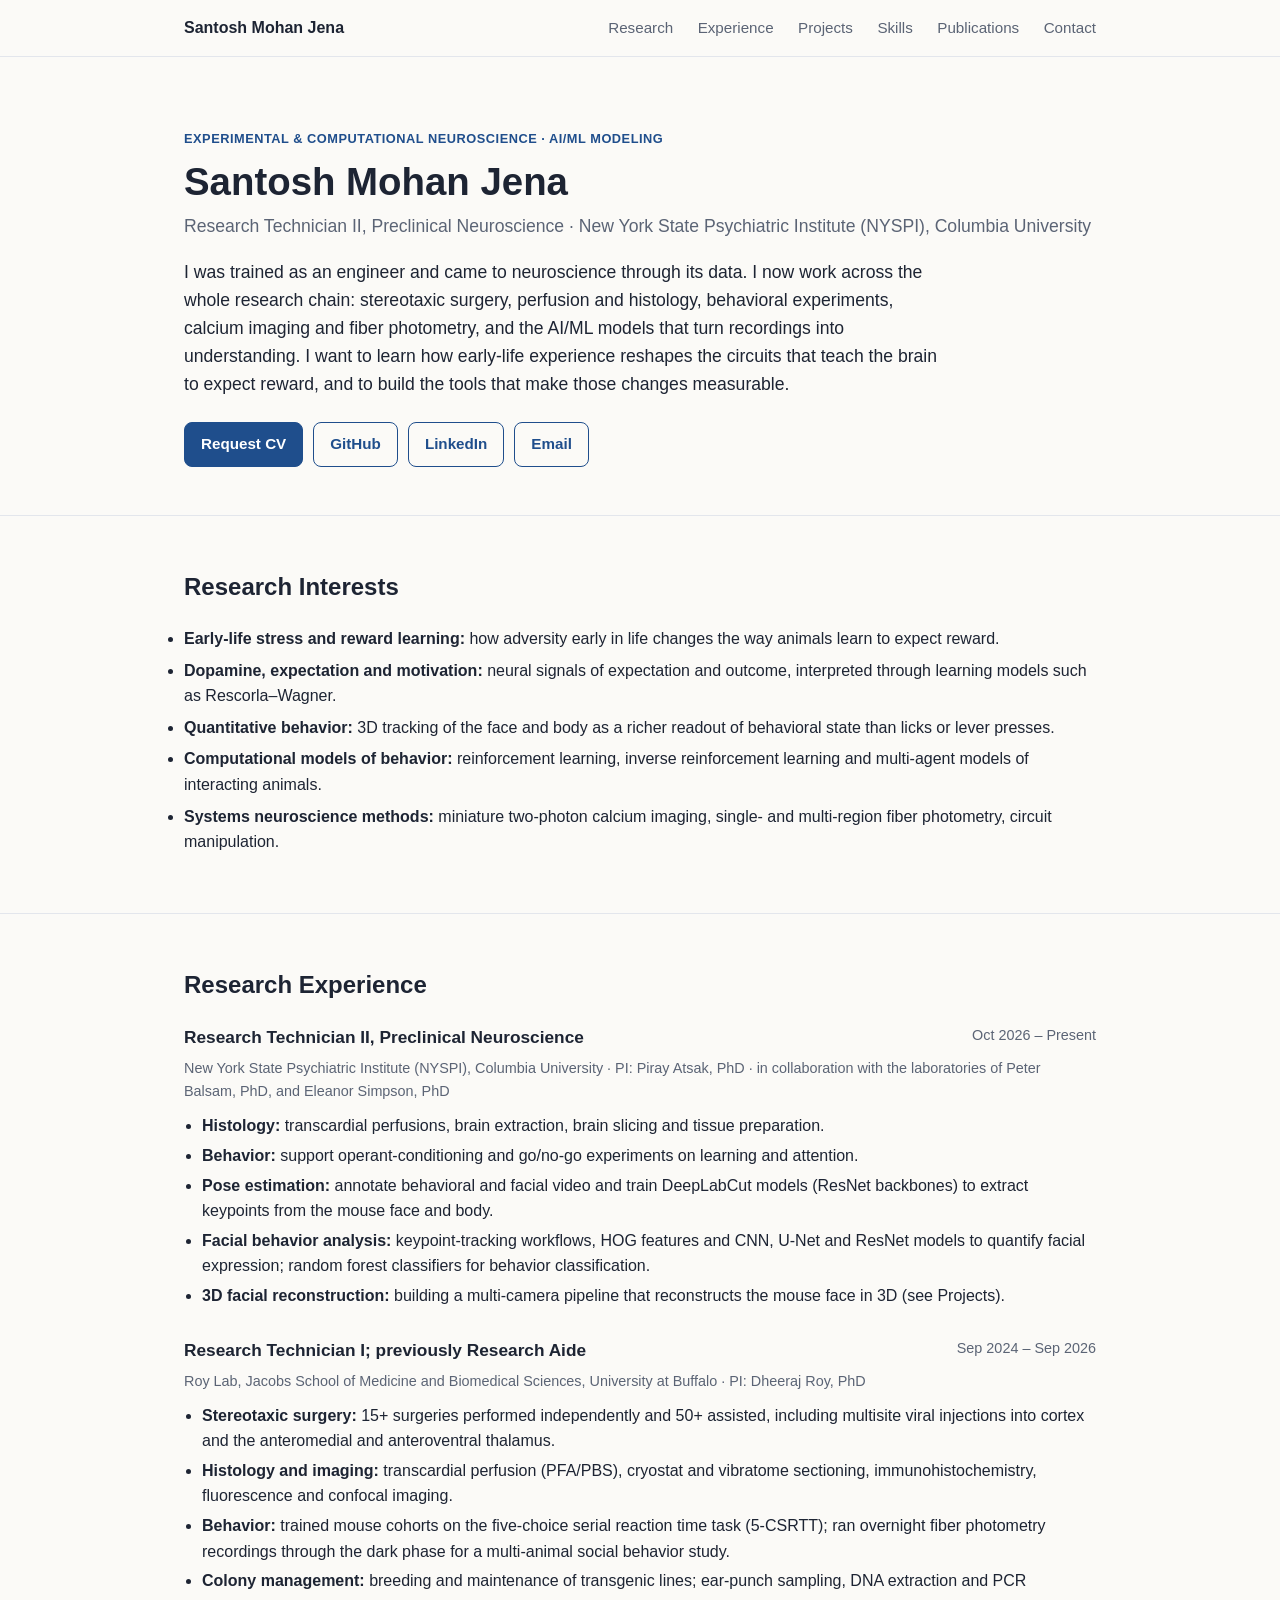
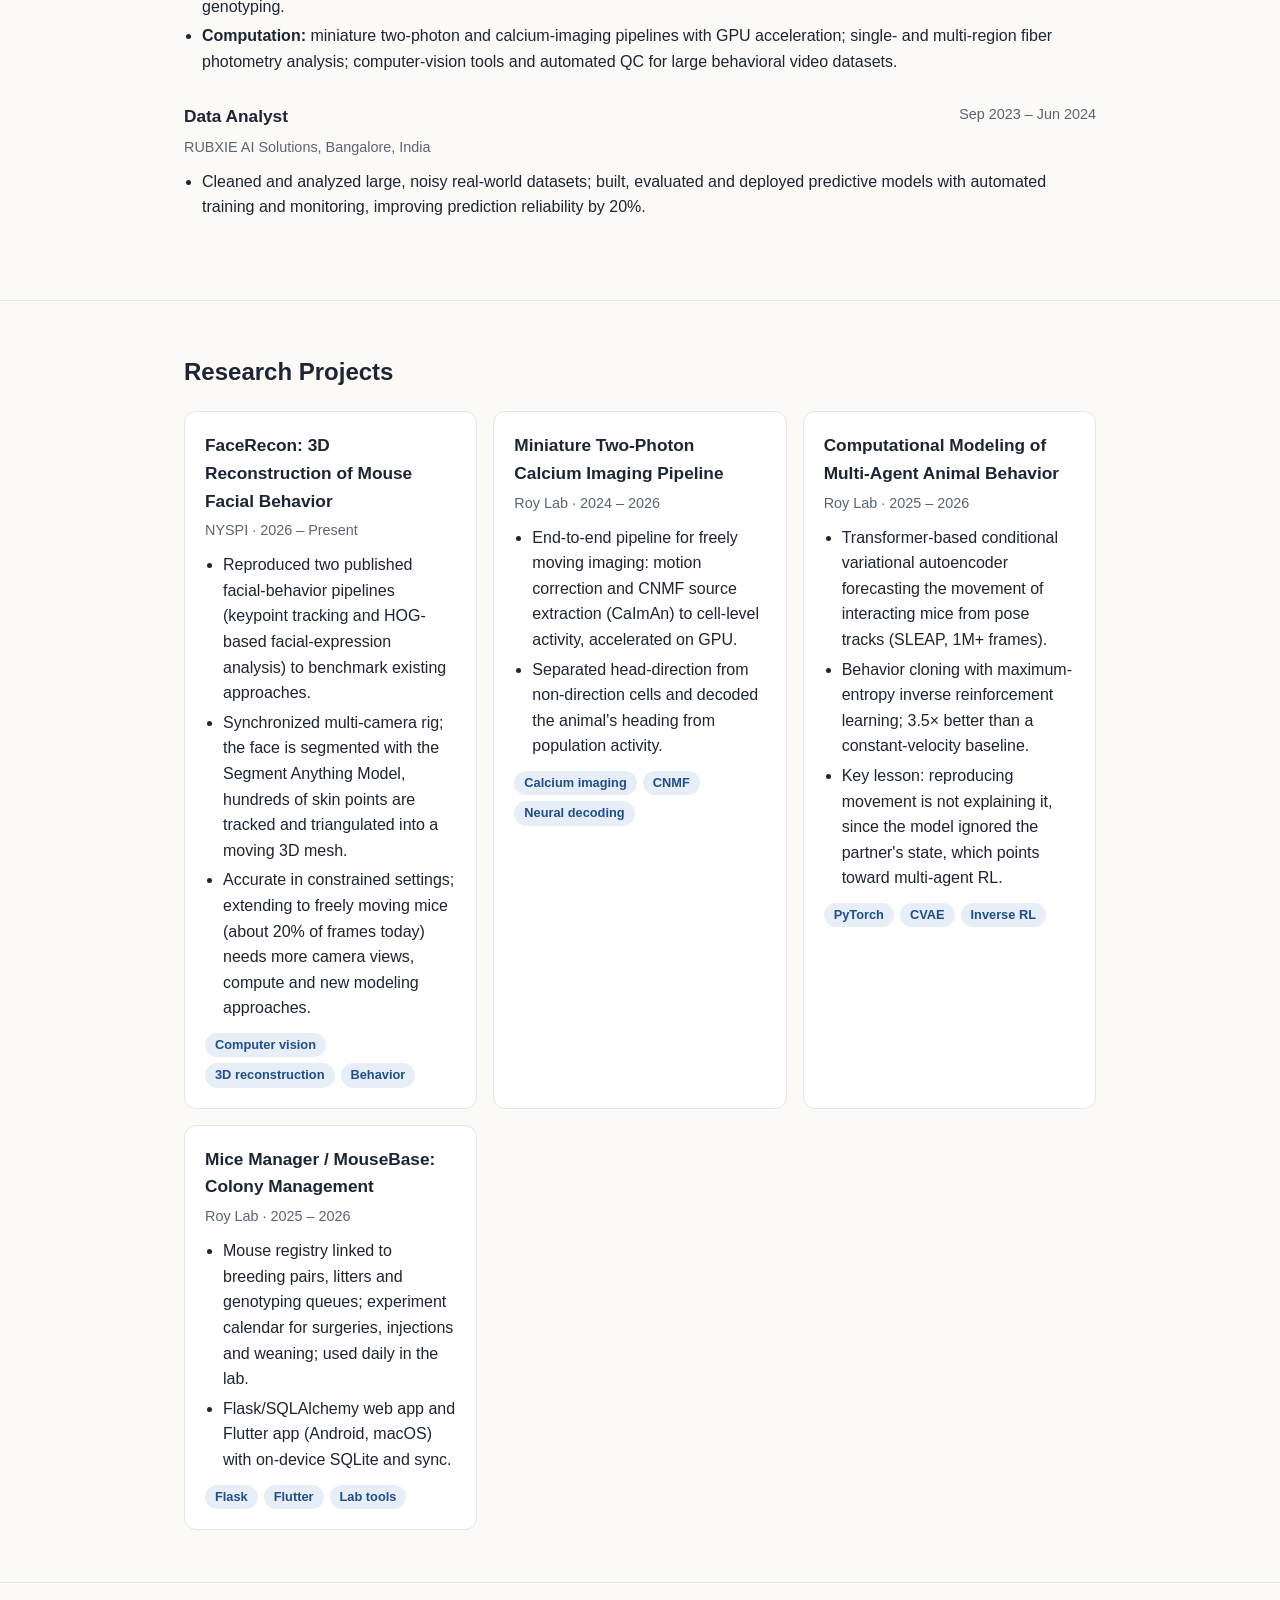
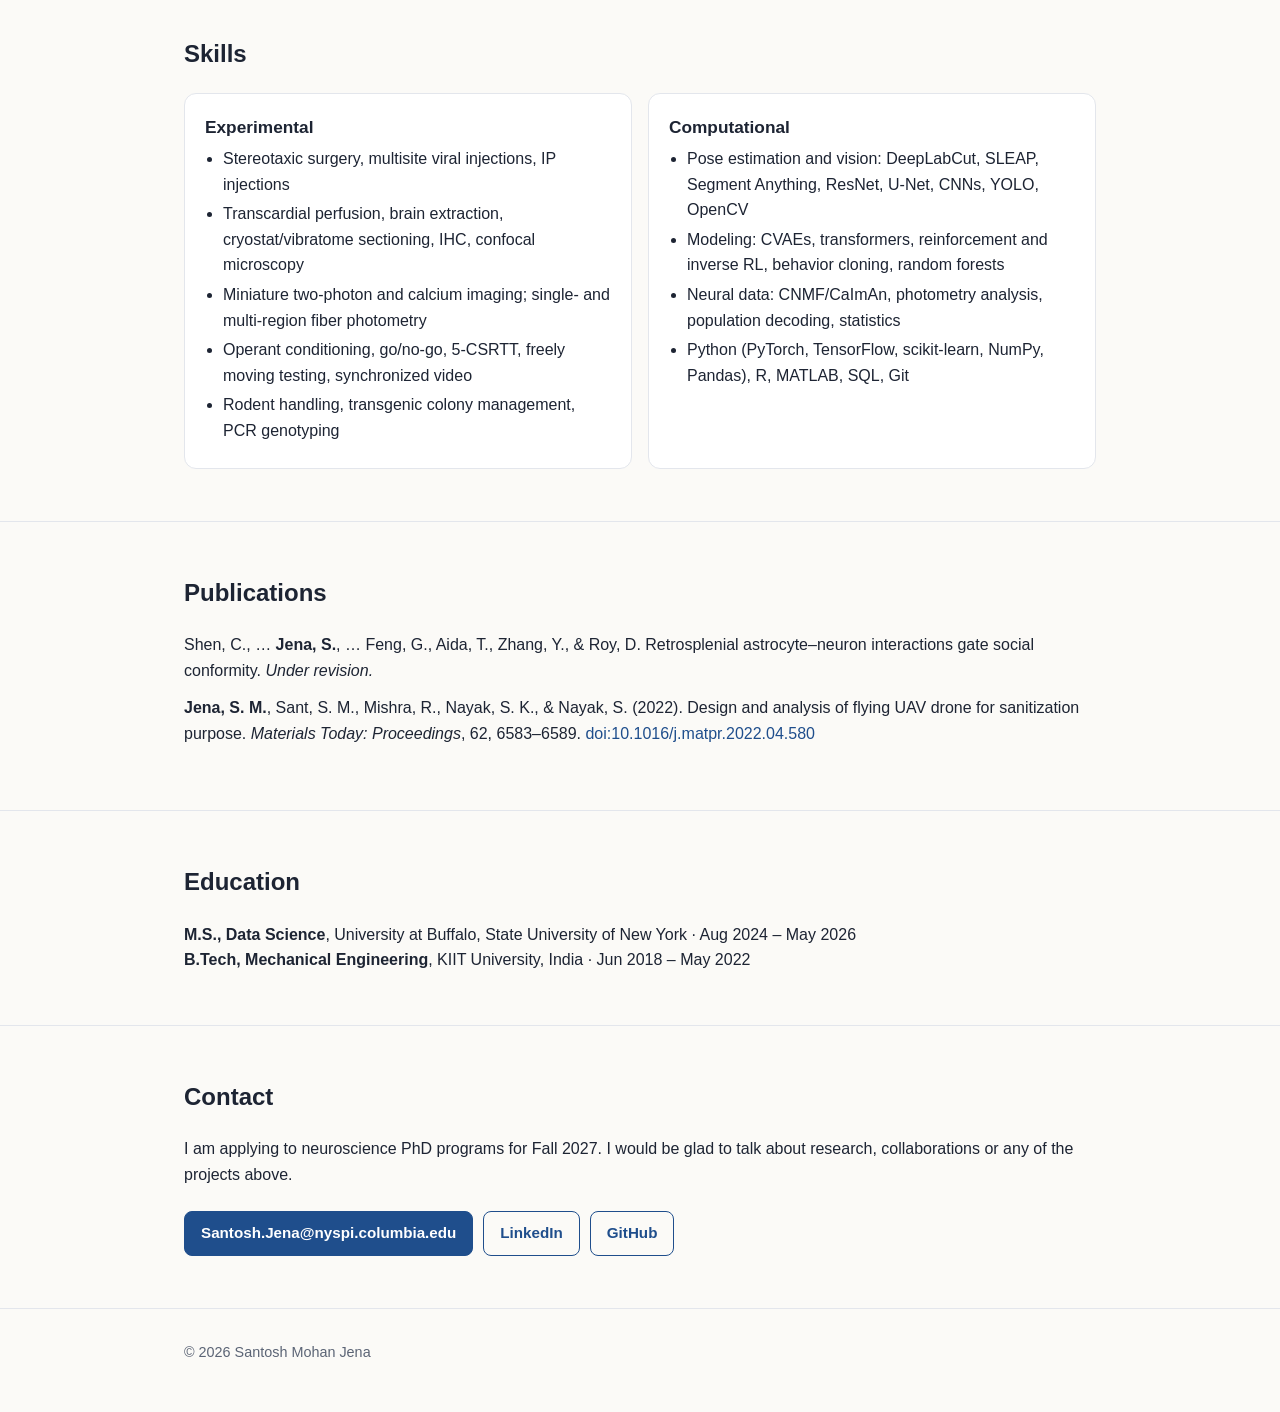
==== commit 6d18fc82: "Rebuild portfolio as research site for neuroscience PhD applications Replaces the industry job page " ====
--- a/index.html
+++ b/index.html
@@ -1,387 +1,234 @@
 <!DOCTYPE html>
-<html>
+<html lang="en">
 <head>
-  <meta charset="utf-8">
-  <title>Bundled Page</title>
+  <meta charset="utf-8" />
+  <meta name="viewport" content="width=device-width, initial-scale=1" />
+  <title>Santosh Mohan Jena | Experimental &amp; Computational Neuroscience</title>
+  <meta name="description" content="Santosh Mohan Jena, Research Technician II at NYSPI, Columbia University. Experimental and computational neuroscience: early-life stress, reward learning, dopamine, 3D facial behavior and AI/ML models of behavior." />
   <style>
-    * { margin: 0; padding: 0; box-sizing: border-box; }
-    body { background: #faf9f5; display: flex; align-items: center; justify-content: center; min-height: 100vh; font-family: -apple-system, BlinkMacSystemFont, sans-serif; }
-    #__bundler_loading { position: fixed; bottom: 20px; right: 20px; font: 13px/1.4 -apple-system, BlinkMacSystemFont, sans-serif; color: #666; background: #fff; padding: 8px 14px; border-radius: 8px; box-shadow: 0 1px 4px rgba(0,0,0,0.12); z-index: 10000; }
-    #__bundler_thumbnail { position: fixed; inset: 0; width: 100%; height: 100%; display: flex; align-items: center; justify-content: center; background: #faf9f5; z-index: 9999; }
-    #__bundler_thumbnail svg { width: 100%; height: 100%; object-fit: contain; }
-    #__bundler_placeholder { color: #999; font-size: 14px; }
+    :root { --ink:#1d2433; --muted:#5b6475; --line:#e3e6ec; --bg:#fbfaf7; --card:#ffffff; --accent:#1f4e8c; --accent-soft:#e8eef8; }
+    * { box-sizing:border-box; margin:0; padding:0; }
+    html { scroll-behavior:smooth; }
+    body { font-family:-apple-system,BlinkMacSystemFont,"Segoe UI",Inter,Helvetica,Arial,sans-serif; color:var(--ink); background:var(--bg); line-height:1.6; }
+    a { color:var(--accent); text-decoration:none; }
+    a:hover { text-decoration:underline; }
+    .wrap { max-width:960px; margin:0 auto; padding:0 24px; }
+    header.nav { position:sticky; top:0; background:rgba(251,250,247,.92); backdrop-filter:blur(6px); border-bottom:1px solid var(--line); z-index:10; }
+    header.nav .wrap { display:flex; justify-content:space-between; align-items:center; height:56px; }
+    header.nav .brand { font-weight:700; color:var(--ink); }
+    header.nav nav a { margin-left:20px; color:var(--muted); font-size:.95rem; }
+    .hero { padding:72px 0 48px; border-bottom:1px solid var(--line); }
+    .eyebrow { color:var(--accent); font-weight:600; letter-spacing:.04em; text-transform:uppercase; font-size:.8rem; }
+    .hero h1 { font-size:2.4rem; line-height:1.2; margin:10px 0 6px; }
+    .hero .role { font-size:1.1rem; color:var(--muted); margin-bottom:18px; }
+    .hero p.lead { font-size:1.1rem; max-width:760px; }
+    .btns { margin-top:24px; display:flex; flex-wrap:wrap; gap:10px; }
+    .btn { display:inline-block; padding:9px 16px; border:1px solid var(--accent); border-radius:8px; font-weight:600; font-size:.95rem; }
+    .btn.primary { background:var(--accent); color:#fff; }
+    .btn:hover { text-decoration:none; opacity:.9; }
+    section { padding:52px 0; border-bottom:1px solid var(--line); }
+    section h2 { font-size:1.5rem; margin-bottom:20px; }
+    .grid { display:grid; grid-template-columns:repeat(auto-fit,minmax(260px,1fr)); gap:16px; }
+    .card { background:var(--card); border:1px solid var(--line); border-radius:12px; padding:20px; }
+    .card h3 { font-size:1.08rem; margin-bottom:4px; }
+    .meta { color:var(--muted); font-size:.9rem; margin-bottom:10px; }
+    .card ul, .job ul { padding-left:18px; }
+    .card li, .job li { margin:4px 0; }
+    .tags { margin-top:12px; display:flex; flex-wrap:wrap; gap:6px; }
+    .tag { background:var(--accent-soft); color:var(--accent); border-radius:999px; padding:2px 10px; font-size:.8rem; font-weight:600; }
+    .job { margin-bottom:28px; }
+    .job .top { display:flex; justify-content:space-between; flex-wrap:wrap; gap:8px; }
+    .job h3 { font-size:1.08rem; }
+    .interests li { margin:6px 0; }
+    .pub { margin-bottom:12px; }
+    footer { padding:32px 0 48px; color:var(--muted); font-size:.9rem; }
   </style>
-  <noscript>
-    <style>#__bundler_loading { display: none; }</style>
-    <div style="position:fixed;bottom:12px;left:12px;font:13px/1.4 -apple-system,BlinkMacSystemFont,sans-serif;color:#999;background:rgba(255,255,255,0.9);padding:6px 12px;border-radius:6px;box-shadow:0 1px 4px rgba(0,0,0,0.08);z-index:10000;">
-      This page requires JavaScript to display.
-    </div>
-  </noscript>
 </head>
 <body>
-  <div id="__bundler_thumbnail">
-<svg xmlns="http://www.w3.org/2000/svg" sc-camel-view-box="0 0 512 512"><rect width="512" height="512" fill="#2f45c5"></rect><text x="256" y="256" font-family="'Space Grotesk',sans-serif" font-size="200" font-weight="700" fill="#ffffff" text-anchor="middle" dominant-baseline="central" letter-spacing="8">SM</text></svg>
-</div>
-  <div id="__bundler_loading">Unpacking...</div>
-
-  <script>
-    
-document.addEventListener('DOMContentLoaded', async function() {
-  const loading = document.getElementById('__bundler_loading');
-  function setStatus(msg) { if (loading) loading.textContent = msg; }
-
-  const FONT_MIME = /^(font[/]|application[/](x-)?font-|application[/]vnd\.ms-fontobject)/i;
-  const MIME_TOKEN = /^[\w.+-]+[/][\w.+-]+$/;
-  function toBase64(bytes) {
-    let bin = '';
-    for (let i = 0; i < bytes.length; i += 0x8000) {
-      bin += String.fromCharCode.apply(null, bytes.subarray(i, i + 0x8000));
-    }
-    return btoa(bin);
-  }
-
-  // Error sink persists across replaceWith since it's on window, not the DOM.
-  window.addEventListener('error', function(e) {
-    // Failed resource loads (CSP-blocked links, scripts, images) fire plain
-    // events at the element — warn only; real JS errors carry message/error.
-    if (!e.message && !e.error && e.target && e.target !== window) {
-      console.warn('[bundle] resource failed to load:',
-        e.target.tagName, String(e.target.src || e.target.href || ''));
-      return;
-    }
-    var p = document.body || document.documentElement;
-    var d = document.getElementById('__bundler_err') || p.appendChild(document.createElement('div'));
-    d.id = '__bundler_err';
-    d.style.cssText = 'position:fixed;bottom:12px;left:12px;right:12px;font:12px/1.4 ui-monospace,monospace;background:#2a1215;color:#ff8a80;padding:10px 14px;border-radius:8px;border:1px solid #5c2b2e;z-index:99999;white-space:pre-wrap;max-height:40vh;overflow:auto';
-    d.textContent = (d.textContent ? d.textContent + String.fromCharCode(10) : '') +
-      '[bundle] ' + (e.message || e.type) +
-      (e.filename ? ' (' + e.filename.slice(0, 60) + ':' + e.lineno + ')' : '');
-  }, true);
-
-  try {
-    const manifestEl = document.querySelector('script[type="__bundler/manifest"]');
-    const templateEl = document.querySelector('script[type="__bundler/template"]');
-    if (!manifestEl || !templateEl) {
-      setStatus('Error: missing bundle data');
-      console.error('[bundler] Missing script tags — manifestEl:', !!manifestEl, 'templateEl:', !!templateEl);
-      return;
-    }
-
-    const manifest = JSON.parse(manifestEl.textContent);
-    let template = JSON.parse(templateEl.textContent);
-
-    // Nested page bundles (iframe targets). Each ships ONCE, in the ROOT
-    // document's manifest; frame srcs carry an about:blank#<uuid> marker
-    // instead of a substitutable uuid. Every document mints the blobs for
-    // its OWN frames — from local text at the root, or text obtained from
-    // its DIRECT parent over the relay protocol below — so each frame
-    // navigation stays same-origin with its initiator and a deduped page
-    // loads at any depth on any host, including a file:// download's
-    // opaque origins (where a blob minted by one document cannot be
-    // navigated to by another).
-    const pageOrderEl = document.querySelector('script[type="__bundler/page_order"]');
-    const pageOrder = pageOrderEl ? JSON.parse(pageOrderEl.textContent) : [];
-    const pageSet = new Set(pageOrder);
-    const pageTexts = {};
-
-    // ── Nested-page text protocol (parent-chain relay) ──
-    // Page bundles ship once, in the ROOT document's manifest. Every
-    // document mints the blobs for its OWN frames, obtaining page text
-    // through a strict parent-chain relay: a document only ever SENDS to
-    // its direct parent (which, for every document the publisher's own
-    // runtime minted, is another publisher document) and only ACCEPTS
-    // text from that direct parent; requests from below are honored only
-    // for the document's own child frames, and the ROOT never sends
-    // upward at all. That last rule is load-bearing: the artifact host's
-    // frame-ancestors allows claude.ai (and friends) to frame an
-    // artifact, so window.top can be a FOREIGN document — a top-addressed
-    // protocol would hand page uuids to that ancestor and accept forged
-    // "page text" from it, minting attacker HTML as an artifact-origin
-    // blob document. The chain never touches the ancestor: requests stop
-    // at the root, replies are origin-addressed per hop (never '*' when
-    // an origin exists), and both directions are origin-gated (on https
-    // a foreign sender's origin can never equal this document's; in
-    // opaque contexts — file:// — everything serializes as 'null', where
-    // an embedded EXTERNAL frame still fails the gate by carrying its
-    // own real origin, and a sandboxed child of such a frame is excluded
-    // by the own-child-frames check plus uuid unguessability). Shape is
-    // deny-by-default: one request form, one reply form, no error
-    // replies.
-    // window.origin is the SERIALIZED SECURITY origin ('null' in opaque
-    // contexts such as a sandboxed preview iframe) — location.origin is
-    // computed from the URL and stays 'https://…' even when the document
-    // is sandboxed, which would misgate every opaque chain.
-    const OWN_TARGET = /^https?:[/][/]/.test(window.origin || '')
-      ? window.origin
-      : '*';
-    function trustedOrigin(e) {
-      if (e.origin === window.origin) return true; // https chains; opaque==opaque
-      // file:// trees: Chrome serializes the file document's origin as
-      // 'file://' while the blob: documents it mints serialize as 'null',
-      // so the two legitimate shapes can never string-match — accept the
-      // pair in both directions. https origins never serialize as either,
-      // and sender identity (own child frame / direct parent) is checked
-      // separately.
-      return (
-        (e.origin === 'null' &&
-          (window.origin === 'file://' ||
-            window.location.protocol === 'file:')) ||
-        (/^file:/.test(e.origin) && window.origin === 'null')
-      );
-    }
-    // Non-empty only in the root document (nested bundles ship an empty
-    // island), so it doubles as the root marker: the root answers from
-    // local text and treats a miss as authoritative — never relaying to
-    // its (possibly foreign) parent.
-    const isPageRoot = pageOrder.length > 0;
-    const blobUrls = {};
-    const resourceBlobs = {};
-    const UUID_SHAPE = /^[0-9a-f]{8}-[0-9a-f]{4}-[0-9a-f]{4}-[0-9a-f]{4}-[0-9a-f]{12}$/;
-    const pendingFrames = {}; // uuid -> [{el, frag}] awaiting text for own frames
-    const pendingRelays = {}; // uuid -> [childWindow] awaiting text to pass down
-    function mountPage(el, frag, text) {
-      const pageBlob = new Blob([text], { type: 'text/html' });
-      const u = URL.createObjectURL(pageBlob);
-      resourceBlobs[u] = pageBlob;
-      el.src = u + frag;
-    }
-    function deliverPage(uuid, text) {
-      const frames = pendingFrames[uuid];
-      delete pendingFrames[uuid];
-      if (frames) for (const f of frames) mountPage(f.el, f.frag, text);
-      const relays = pendingRelays[uuid];
-      delete pendingRelays[uuid];
-      if (relays) {
-        for (const cw of relays) {
-          try { cw.postMessage({ __bundler_page: uuid, __bundler_text: text }, OWN_TARGET); } catch (err) { /* gone */ }
-        }
-      }
-    }
-    function ownFrameWindows() {
-      const out = [];
-      for (const f of Array.from(document.querySelectorAll('iframe'))) {
-        try { if (f.contentWindow) out.push(f.contentWindow); } catch (err) { /* detached */ }
-      }
-      return out;
-    }
-    window.addEventListener('message', function (e) {
-      const d = e.data;
-      if (!d || typeof d !== 'object' || !e.source) return;
-      // Origin gate first; the structural checks below (own-child-frames
-      // for requests, direct-parent + solicited-uuid for replies, the
-      // root's never-relay rule) are what hold in fully opaque chains
-      // where origin strings can't discriminate — a sandboxed root's
-      // FOREIGN wrapper still fails all three even though both serialize
-      // as real-vs-'null' rather than matching.
-      if (!trustedOrigin(e)) return;
-      if (typeof d.__bundler_need === 'string' && UUID_SHAPE.test(d.__bundler_need)) {
-        // Requests are honored only for this document's own child frames.
-        if (ownFrameWindows().indexOf(e.source) < 0) return;
-        const uuid = d.__bundler_need;
-        const text = pageTexts[uuid];
-        if (typeof text === 'string') {
-          try { e.source.postMessage({ __bundler_page: uuid, __bundler_text: text }, OWN_TARGET); } catch (err) { /* gone */ }
-          return;
-        }
-        if (isPageRoot || window.parent === window) return; // authoritative miss
-        const waiting = pendingRelays[uuid];
-        if (waiting) {
-          if (waiting.indexOf(e.source) < 0) waiting.push(e.source);
-          return;
-        }
-        // Never-answered uuids would otherwise accumulate forever under a
-        // request spray; past the cap (far above any real page count) new
-        // relays are dropped rather than remembered.
-        if (Object.keys(pendingRelays).length >= 128) return;
-        pendingRelays[uuid] = [e.source];
-        window.parent.postMessage({ __bundler_need: uuid }, OWN_TARGET);
-      } else if (
-        typeof d.__bundler_page === 'string' &&
-        UUID_SHAPE.test(d.__bundler_page) &&
-        typeof d.__bundler_text === 'string'
-      ) {
-        // The shape test is load-bearing beyond tidiness: the solicited
-        // check below uses the in operator, which matches prototype keys
-        // ('__proto__', 'constructor') — an unshaped key would reach
-        // deliverPage and throw, painting the error banner.
-        // Text is accepted only from the direct parent — the document
-        // that minted this one.
-        if (e.source !== window.parent || window.parent === window) return;
-        if (!(d.__bundler_page in pendingFrames) && !(d.__bundler_page in pendingRelays)) return;
-        deliverPage(d.__bundler_page, d.__bundler_text);
-      }
-    });
-
-    const uuids = Object.keys(manifest);
-    setStatus('Unpacking ' + uuids.length + ' assets...');
-
-    await Promise.all(uuids.map(async (uuid) => {
-      const entry = manifest[uuid];
-      try {
-        const binaryStr = atob(entry.data);
-        const bytes = new Uint8Array(binaryStr.length);
-        for (let i = 0; i < binaryStr.length; i++) bytes[i] = binaryStr.charCodeAt(i);
-
-        let finalBytes = bytes;
-        if (entry.compressed) {
-          if (typeof DecompressionStream !== 'undefined') {
-            const ds = new DecompressionStream('gzip');
-            const writer = ds.writable.getWriter();
-            const reader = ds.readable.getReader();
-            writer.write(bytes);
-            writer.close();
-            const chunks = [];
-            let totalLen = 0;
-            while (true) {
-              const { done, value } = await reader.read();
-              if (done) break;
-              chunks.push(value);
-              totalLen += value.length;
-            }
-            finalBytes = new Uint8Array(totalLen);
-            let offset = 0;
-            for (const chunk of chunks) { finalBytes.set(chunk, offset); offset += chunk.length; }
-          } else {
-            console.warn('DecompressionStream not available, asset ' + uuid + ' may not render');
-          }
-        }
-
-        if (pageSet.has(uuid)) {
-          pageTexts[uuid] = new TextDecoder().decode(finalBytes);
-          return;
-        }
-        if (FONT_MIME.test(entry.mime) && MIME_TOKEN.test(entry.mime)) {
-          // Strict artifact hosts allow font-src data: but not blob:.
-          blobUrls[uuid] = 'data:' + entry.mime + ';base64,' +
-            (entry.compressed ? toBase64(finalBytes) : entry.data);
-        } else {
-          const blob = new Blob([finalBytes], { type: entry.mime });
-          blobUrls[uuid] = URL.createObjectURL(blob);
-          resourceBlobs[blobUrls[uuid]] = blob;
-        }
-      } catch (err) {
-        console.error('Failed to decode asset ' + uuid + ':', err);
-        const blob = new Blob([], { type: entry.mime });
-        blobUrls[uuid] = URL.createObjectURL(blob);
-        resourceBlobs[blobUrls[uuid]] = blob;
-      }
-    }));
-
-    const extResEl = document.querySelector('script[type="__bundler/ext_resources"]');
-    const extResources = extResEl ? JSON.parse(extResEl.textContent) : [];
-    const resourceMap = {};
-    for (const entry of extResources) {
-      if (blobUrls[entry.uuid]) resourceMap[entry.id] = blobUrls[entry.uuid];
-    }
-
-    // Artifact-host CSP (connect-src 'self') refuses fetch() of blob: URLs —
-    // consumers read these Blobs directly. Survives the swap like the error sink.
-    window.__resourceBlobs = resourceBlobs;
-
-    setStatus('Rendering...');
-    // Page uuids have no blob here — they ride inside about:blank#<uuid>
-    // frame markers the pass below resolves after the swap.
-    for (const uuid of uuids) {
-      if (pageSet.has(uuid)) continue;
-      template = template.split(uuid).join(blobUrls[uuid]);
-    }
-
-    // Strip integrity + crossorigin — blob URLs from a file:// document inherit
-    // a null origin, so crossorigin forces a CORS fetch that SRI then rejects.
-    // The manifest bytes are ours; SRI protects against CDN compromise, not this.
-    template = template.replace(/\s+integrity="[^"]*"/gi, '').replace(/\s+crossorigin="[^"]*"/gi, '');
-
-    const resourceScript = '<script>window.__resources = ' +
-      JSON.stringify(resourceMap).replace(/<\//g, '<\\/') +
-      ';</' + 'script>';
-    // Inject after <head> so the DOCTYPE stays first; prepending the script
-    // would push the parser into quirks mode. DOMParser always emits a <head>
-    // (synthesizing one if the source HTML omitted it) but may carry
-    // attributes through, so match the full opening tag. slice() rather than
-    // replace() keeps us clear of $-pattern substitution in resourceScript.
-    const headOpen = template.match(/<head[^>]*>/i);
-    if (headOpen) {
-      const i = headOpen.index + headOpen[0].length;
-      template = template.slice(0, i) + resourceScript + template.slice(i);
-    }
-
-    // Parse the template and swap the root element. Scripts inserted via
-    // DOMParser/replaceWith are inert per spec — re-create each with
-    // createElement so they execute, awaiting onload for src scripts to
-    // preserve ordering (React before ReactDOM before Babel before text/babel).
-    const doc = new DOMParser().parseFromString(template, 'text/html');
-    document.documentElement.replaceWith(doc.documentElement);
-
-    // Resolve page-frame markers: mint this document's own blob for each
-    // framed page — from local text when this is the root, otherwise by
-    // asking the direct parent over the relay protocol above. An
-    // unanswered request leaves the frame on about:blank, the same
-    // degraded state as a refused embed.
-    {
-      const MARKER = /^about:blank#([0-9a-f]{8}-[0-9a-f]{4}-[0-9a-f]{4}-[0-9a-f]{4}-[0-9a-f]{12})(#.*)?$/;
-      const needed = [];
-      for (const el of Array.from(document.querySelectorAll('iframe'))) {
-        const m = MARKER.exec(el.getAttribute('src') || '');
-        if (!m) continue;
-        const text = pageTexts[m[1]];
-        if (typeof text === 'string') {
-          mountPage(el, m[2] || '', text);
-        } else if (window.parent !== window && !isPageRoot) {
-          const had = pendingFrames[m[1]];
-          (pendingFrames[m[1]] = had || []).push({ el: el, frag: m[2] || '' });
-          if (!had) needed.push(m[1]);
-        }
-      }
-      for (const uuid of needed) {
-        window.parent.postMessage({ __bundler_need: uuid }, OWN_TARGET);
-      }
-    }
-
-    const dead = Array.from(document.scripts);
-    for (const old of dead) {
-      const s = document.createElement('script');
-      for (const a of old.attributes) s.setAttribute(a.name, a.value);
-      s.textContent = old.textContent;
-      // text/babel scripts with a src: read and inline. transformScriptTags
-      // does XHR against the src, but blob:null/ from a file:// origin is
-      // silently dropped. Inlining makes it a plain inline babel script,
-      // which transformScriptTags handles unconditionally.
-      if ((s.type === 'text/babel' || s.type === 'text/jsx') && s.src) {
-        const pre = resourceBlobs[s.src.split('#')[0]];
-        s.textContent = pre ? await pre.text() : await (await fetch(s.src)).text();
-        s.removeAttribute('src');
-      }
-      const p = s.src ? new Promise(function(r) { s.onload = s.onerror = r; }) : null;
-      old.replaceWith(s);
-      if (p) await p;
-    }
-    // Babel standalone auto-transforms type=text/babel on DOMContentLoaded,
-    // which fired before we swapped the document. Trigger manually if present.
-    if (window.Babel && typeof window.Babel.transformScriptTags === 'function') {
-      window.Babel.transformScriptTags();
-    }
-  } catch (err) {
-    setStatus('Error unpacking: ' + err.message);
-    console.error('Bundle unpack error:', err);
-  }
-});
-
-  </script>
-
-  <script type="__bundler/manifest">
-{"9f7ee1cd-e349-4029-944f-04b1a24fee2a":{"mime":"text/javascript","compressed":true,"data":"H4sIAAAAAAAAE91963rcNpLo/zwFxPHYpNRNXWI7ScttjS3JjhPJ8khyMrOSRmKT6G5KbJIm2LpE7u/bh9gn3Cc5XxXuIFuXJHP27Jn91lGDQKEAFAqFumF5mbzf/ri9/+Zwe4sMq2JCkrhbTfM6ndBlVsXLi2HNyH//53+RpCB5UROapHVI9ulgmmYJuUrrMTmLE6MVefqUDKY5qaY5wUpn4TfelFHC6iqNa2/[base64]/8w0hy8sE1qiiUVyHNfuGkOE0j+u0yMmI1vtQ7Ac40QRGyGqyT/rkKs2T4irEz+v4LR0Sf2E/IPW4Kq5ITq/IdlUVle/[base64]/3qURHXUTeIu/3kiYXMIt6SsipJ1SFnRy5RekRnpC9yjOgJKZXzsRHW2EY5o/aauq3QwranvIXyE4gVkYwORxCb21N8KMDWdlFlU0x5J4jDNc1r9eLi70xFfz1lPj2pD/RnW9LreLPKa5jX5+pVvDM+TrfgY1A8cCf6aNchRrMshva59VjlrUpQ0343qGAhj+RWshL/RO2ZH/3p9shhsvF4O6TWNsZmxPqrR3GWKs4JR0gdaCbOI1R/yhF7vDX3v1TL08dpcblG33yfdVRgp//1Koxam0HpuX3J6RXcsS2PqO43JkgZ3tHISZjQf1eMO78sij6QAKoX9t7W3+wmmrvKDEOfwXVVMDuoqzUcwIR3iwRItj+tJZlPY/2Ya/b9MlWo0VXQlCRNJDH9LHDncHo5BzQn/ySETktGag0z477q6UWPj5aRPfjrY+8iXEvvjNWckRvqXtR/R6UzjK/r4+lWecKIAD7kCj3sPvr6pqugmTBn+1+eVguD3dy528eBcEkhi0pEknz7UCJ/In0+fSiyt4r6J64b9rdfYdhVlNemTW4HOsKiIz79ckGIoRZwLesPg5DfGCPN1cbRywufmiRcgqKOLE47m0cWJOUB3Rky40C4Qe5lscIycOWuhvCT+GE1wM3+K6rFfRvU4jyZUIoiUhLPJyzmZt1AVbG8aFwn9vP9hs5iURQ6nXtlKVuZiDSJkjWXIyiytfW/ZC8KyKP0Ae9ovitqztijUDytaZlFM/eXjMImPQ2A6T5Y7xPMC8xMUb4hyG9rMOLwHRSHEKBAJ3r452D7dPDggfXLGz3wWdxHiuMgSWt0OovhiVBXTPOnFRVZU3Ul67ac5YdVo0ImnVUXzehM+kO//[base64]/HizlnExj2jwsMH0+sN6LCo6GMHJdvdxvwA6T17JpFSw40GrMimNV1Pc0br3sp6WSCcLr2kec16eZG3TUWW5jSquiOgDdiFP6wkdNSpRoPIX1v9rrO6+kPn++86KwFZe/FXUfz8u87a2ovO2upqJ/zhRUC+/e6vbQ1efvvXoNkhUB3tPQdCASJZj/J0EuEAJHGR1fA5IxT2epoP0zyt6SNmOK/H3XicZomfL/0A7NSpEPzuNWiF3Kim4N/qkc2Z+sfxhFkbi+lSuOrcllGSAIrPy2vyfXm9Pizyure6Wl4vr4bPyTTtToq8YGUU0476SyLEyfkeXL5zGctVUSXdQUWjix7+24UCjWJzWyYpK7PoppfmQHHdQVbEF+tXaVKPe2t0sj6m6Whc91bpxGVCEs9LWtVpHGXdKEtHeQ/Eqe6gqOtism7MKafDFy868v/Db4P1BhvFWisd+L/wxaO5ZIMBSABTRqsuQ3kV17xtPqZ5RVmRXdLkFlapO4wmaXbTm7NGWAV3TPj9Czp51JrNPQweTIGrLgR7hr4trxUXEgS4Qr4tr/WwxwWr8b8Rk5TqcmddOStGaexWU1ytLsoekHZGhzX+8VsX7ye9tdXn3z3//tuXz79bn0TXXU5SL1fisYvby/KarK7AquoJ+MtgZWVlbUUs6V+Gw6HYO2sP2jv2fDwvr9evxmlNu1ipV1a0e1VFZRsn5sNeXiS7KQyYkU/7Hz4enoJIsfPhIxcr0pxEZcmWr+gA5KWLLqujEe3S67KoQAwhx9O1ldXn5ILSkgyKeiywgobsJo8JKD8yU/NW0VGU5oxEXPFGWE3LkCwu83N+QpM0ImWV5rWS1f5WRiNKbskkqkZp3iMr4Yt4si6kMkJQJUY7BNVg5JZwXpDmLE1oj0SXRZroyn8BTIqi7qi/[base64]/3gtacWsP0MhXV1RoB5eUorKVKd1SKZ1anBPAUkeLjGkD1/CtisL3k6NW8PGk+U0rCmrfRYN6RZeYHwJJzCuaeZdh5g9gW7k8/4OIBTC3eTz/gfsEO8xAgM1gc7lWk+out441zGFSuPeZuDLJJomkhJe807G7r7qM33ftDoEVHzBdDpCMZSI5bC1aErD0KYDNdZB3PfnabK4zrlv6GStC7cgCtK/kz6QnqWShyMfTqLq4h2t4zFNfNnWqcJovS++zKsSJUVZo0pMQ+mIsZujFFrq01OQEaZVTJmmqiFg4Us0w3FFh0FYj2nuw20eNdIVZWFxwe/zqG/[base64]/j4Kb7dg25Jz0oEfuuXeJa2qNKGMj6p1WysbXN+29+nNJsvEdoJuA5Oe7E9ys4YVzRNa+WPfJt1AQKYZo7r9vModYu19MXa5SVyFIL0uK60Q/LC1/fHwdH8bLEL/OnrT/Y+o+9vpkxPx10r3h9MnJ4vLUh76+Hn37fa+rN7dOE6W/OPwOFkKNp4s20INvzH6l1HGOqRhiQIkSJ9oA0sQ1lU6MWd0Aeqo05NTiP4KH0GtjGps3wMtNxbh6ISSuEtWRYUAK+CVkP1aReWv4yKjCKOpjrcxR3jcyrTaId3VoIU66BfSJ8M0Tw6Lcode0mz7yzTK0vqG92Ag/cVlSRlsmLk9rnQI/SIMYs4Gr+5sKFuRJQBQlGJGNBB2lYJs5ONXcyPHoMPy+v2+1zN2qpgawLbfJ5WxP3n9hbn1F1rr3wHeqi227DzQRl1T1mzQx4Kn6Ghh/vIGgU1evC24Sejm8Kut1jDKmFENf7bVA+nEaxEJ7VrTnDuLJN5c+lc7kYv3gpRF5Y/TyYBWDeoztsbrPlmDLWHN0zPvGfBAa+qeecHde0vUbmyjxsZpsfOItcCrgF6P5mWgdeMaN6OElnhZWTGsU1CeYhlJySvi4L5O0qUl20qFA0kVRwk41KUlSWHIixsVA8/cPdik27XlT4Fdvw8nXJNAWu9Jks6saZjPYn73XDjzIOz5RCxrerJuTFDMR3yEps34/nkSVU7M+oGsrydJ1TfmCUlTNOmb7RcMckxBzDqRlcxlAGgpeS3giMpdo7Iic7N4wQsCmIE6zafUXsIFmymn8rRqqy9dLdQkkiWypnveIDF4PvX7YEznf3oNafCWcEUhSTsAaXYHpUgeMms5fd2NZR3BILALHMMJXm+kLGAewlCrlQkBTcXTijuLMWDcaK/eEJVID8uPoP3RysmJbgSEKEolEeK3q3GaUVg3i0Dv2KOhteZ8UBM5Ir5WSCKBOzy5+m2Vlv91nCwtB87yT1qnALvFKcB/mzMQT6ujiR49giNLfbJKlsjEHT9oLNp5zJE1UHOTr65bxeAXgKPRxWJWzx0W+PSpgPEamJIpx6vez43enS3eZIey8olnQ2thia1sEZWwZp2Z8fe52fPsmyaQBYu3NpaI32PozV0SE05bh5wHwSPWFrwlzaXtk3Nz9sV63rq720awZU/H06ohteeg6NJy++ab3e2d0zeHh+D86LG4G0cTmnU9Kal/+Ig6+cPtfxyeHr55fyBUeQdU+Pp5EYkGg4oMyCBJySApyKAicVpTAv2QhGYkGeaETkhKQP1+MUhAoX5BvhBGWDQpCZtEWUZYGeXoBXuBzrBFPsKbMZuWZIqIXA0qTzg/iAF7xMO/4H4USHz33/x6+uv+m09wEcWvwiaFY6uiK2GjEs5HwoVVfsOf8hNoZ41P8FN+ArZjfIKf8tOwKIzO8Kf8VBnllSw04SggYxO4KIyjkuuc5RdRAHMwM0f/+aMYv3B6Acfl7byuUircv0Q5FWVyxoBzlb5/dNEhlyd4uz+67JCLE2t6t38B3rdrzG+Rx1kaX/SIV+Sb8JfAt8jjcZSPKP+Af6ovaV5Oa/zwAf5S5Ww6mKT8wwH+qb5c0JukuMrx08/0Zqu4ys1v01J++Vya5WVFGZOfPsEP9XVSTBlVMHfhlwUVvwu4+NWAjN9ojhYQ+Xkbfto1MhpdUl1jB36qGsMinnLU3sFfqnyQTTnUt9lUw0uK6SCjeqa38Lcz36Bcu64nNJ/ySee/d2k+tfGaFCZau4WBFX4HK7T+DnoN57tYPP7ZWD9h7FOz+on/[base64]/ZUdUS6BKALLJzuFYRhc7f6N39K/X3rOTr97Rv7yTRe/rs6N/PTtZfBYsKhvjh91Pe/uHpwfbO+9ON3f2Dra5eg1O63062r4uxYH9yr/ucpvl1yQWfwW+R5ZEd0vEC5ZfC3y9UeqZ/F+LC0J55x+zwD+Kur+dLIGuz1D4nSwG/jFb7AfLI0ujxyWQTRAzwPOY+WBglNKe1LeCa5J0URTHvdW1dBf2TzuElR2So9UF9GKgRi/JkinYLOFn7fKIiC6POsSPsb7XhdHHYV3sFFewoxiFKxnovLiA0bgXyTEwamEPf8OtpAX7ttUxB1F3SMSReQXI1GSJRLAUr18ty9/ea0+j097Z8qsxzSa09o/Z19fB8ijtEO8VWI6x9Mmqd2fb42Ve75gtvhZtl1Xj107b9mU0lAXCVlLRKOuQKEsjdmK4+DakDy3v3zGLxCRnz3+1vBHA7EAfMEH+Rv/o+Ji9Pgm8DpJu0FENvSerUBUREYVtqiTotbHcF3QQDQ4LHKw2I0tDsJ7BLt8JAdLWaYdw8gLC+lyWirAa4GPGDou9wbkfM2bfrYt2X+mExhnMZcyY9Ade9wJX/[base64]/PaZp+b+aroyr1HikVworniIoPbFY/OyIuEdshFmifcsOR4P1RF+Z7WNa1gzEcnptG2ZHSaFJtZxBg1v4JuYpzm9UH6G6yxVnsbe+NWnAUiIBG2yVEYhoBMGMlIF3Zi64PQ/wUVDyzuwg/[base64]/wnWVENXqzRgqtGwqHQTOJHeFdWcBhb6Re61YK7u7DwqF7yuihzOwgt6c7R2Yp9OvFis27eBuzjGruWrfoRhtyZL5gt90sZNbs32HZuIOppaVfQNSJw/7h0cnh4c/nNn+/TT/t4nEIeXF8nfTk8/fd7fPj0li8tKIXXERVbpQCtFWHCblX9X4Dwnf9SFvHZ63Jta/sIwAvkDvWrlD+59J38JP1wFDwT5YVFNQE7jE6A44xhvbByxA9hQPm4rmyeCIqwvo6zwu2BKaN5Gnb8UFUTrnqi2IBSLOkjLaK6js3hhzzEYLkRZ1qr1FELIdE7IFlcVtQh1AM893XD/wD56rBxu8juXGMJxBHxmEA2CAPC03D4s0rMiy6ZmABgMr2cMu03WOBSuXCjktp1mdZkZfn6uL5T0BJNH7PLyAskLRiejipY9kqQVjesuBvl2oYduxFg6yqEx1q/LTIcAG7K3vH7o07Eus4/aaOdrN8g6mpR4IjsHHxyL8M/hTcmp5SOUbO9s7wLT+Li3tW1yX6zOmiGj4mjsSEcMQGNpKWiwD4N4YqAbhIeBJdAtCwSe0v1xFgCkUET+WH5d6MTNZYerKLtAV7GK5mZ9sU5mK+75guHsXBCK62skPQmOS08DKT0NsBp36MHK8EEOiwMLT0+jPC/A9wvMYNZS2X40WL1BYRb2XGQyyUs0ViKMnqwTjivfOgDFj0XTIOTu2b4/4KOQ7KF59cB2zV7vIA20BHC6ELgBDPSbRPJanwNgoZ225ji1UthO0NYsrKMREH8W1tEIzlCbUeiOsZ4Q5vhRamD6rqh8mlm04bZJh3aTD8M7Wyhpw2r0jw9YeF9f/HKtm6IUJS7xNGtrpJQ2dn/acdnp0agjGZJVQx60V1GV0+THIkORe94Za59q0OaziurxcYNcjSOHOXIxBL5uhKenytd8wwNpwzteAa4PrYzLmMZFsPgb5ZUirLxGDXCG1BIZ9FlkNIQavnekQ0BOCHTUQEMzZ8CmRyQ27ZtFE7rN/69rQbBI8b/g5QOvWMYxW1/Xc6+AqgK/CKNEa9cnXtCyXZybWn1dm4effbEEePdfLM1rpeB5MLkAfSz1MEb+j3dVNAKikpqWW1zumfwZhqFxLS0lY7Wl5QUfr6l6fKVrdW16qZXGVYI7gPYNB1DXEr0gVl0FOn4srlwLM9qB5QkO5r4NoL2Wow7S/BRVF6VtB4bhMeqUE+KBjdPrNMpxxtBFQ90OuJWPR84RK3LO01NrQL69RbItJfUsEY/MZp5T0Zgx4pjGibuVnaZABk7RnE5JTi9pJRcrkYFa/PSjCYkYoZOyvrGRc1BrIXMX4/Z5bpvjB8yviNRsTK4cm1Foek5bBGjsiZT9EmVpItntZdBM4nDpkI4aTtvWUkMAZ+XLuRjwLYD3AJ1Sghd6g6LIaJS3+Qxa3YsJvG/SYKaksHdpyHl8ptpZp3XyWtwzS1n9ngIHNS+SNHOyk0A1kaLAjoGImAhxaTSJmGiQ1nTimW3gtvlRBt98wEPRaYs6FTPgGOPNBLwVr0NWVywsLtKkIY46Z7Ee7kEVt+FrDvFedizpBwR/aAgBXXwmuU7QvDkt2OQH9QJXr3I/k4Ra2JN2toeTShWhkOmwxEczlmdcbEOofe8ZWVITtkSeeSp9VU4iGArxoYYgdkQEDFh3cBeTiYhZOzK8bxrqHFWLUwx4A27wzexjCUrbmS9Pnp4NzbkANbnWHUdp4zDlqPCjFAi6eZraUSUYrsAJ54jvkZMe4Q2fSMdAMltvY0PW/N2JIzFYrMs/YUuoK9W5uFKx6UAQ8nkwj7PKcnkRbGUoplxu8ZPLKHsAO0FFVSs/gXXdx9Cw+5nCZZQ1G/PeJZgF5fVl4iO+Bi1Zch7ASR7IFi656reVJZgSE+xiifjTp6SVEVyKITWASc0R2fj9hN1KKcbgNKnYE9ZOGS2XIYtA8jnHBar+uV+n+ymWIG32TMFGCe4SDSjzvxugrOttmX1I2rCyrA9mC1TnzSFUK/6uDQurggGP064C3U688nMb9TpaXq3WxQ1pGIhgbYzrbMtJ+edsBG1wYsptjXD1uCbA01OJaE+hbH7F1enxRbJaFaxGhW5PT9/GPHWv2jqBUjnKA0JuJke/OkL9qjGhTV9l2Jcje0cKI4RUGHwSGd3co/zS0BdfWrriQCpMuSbSF5nlLq2TtOmzrs9WbOBE4dkWnoQp12yszFVbFc1BSXw/N3CYj7A/qa2FJr2gw0HfeYo0FDUWpxhlxSDK4OhsnigCg/msogu+l10OosviolTHjRaTjUi2oqp/Z0dzeJZmZ209AnJzmAd84g2bx+bdoxNW5SY7quI5SCplVvMcnlYQESARlffMDadA6TTY0rIpfykYpI+QtMoffh2ZRRi80VNMXTKfPNkbguZqihS4fBz65+z6a82uA/944+tfvj4JZFqEKY78nF1jasNz5v3/yNghoQtXcX9IVPOvXzX0hf4fPAyu7zgLxhHT4eM0U+xChaKRFUBmYQFItpFx0vYwsU4XA/[base64]/[base64]/8j986zA1cfIvIZgq8Uf9OVxCiE5EN95ByibGHWEeOOoTebKsveI2bbloTFSHepN/hfI5Q76WhcAjgYHcxSD/1NU3dMJqv9E2v53XE/uwmPsb8p7Cp4J+ue8a4tgmj/TG7ARW/eVGLJ5CAEJ/gSTuw8k2HTNTtCFGCrZWYbeZJnvLZq2LRH8mRgOlGpykoYAalaD4FSDBZqyCDAO3rvjL4FenmukT158+/2qgbUTfc7s0HNs4Y/XyKtX5AUYo8ZrZInAskXVZpHQN7WfBuSrPAWVkCLEsiWIAwbz8HiNvH4N0axhXQjR5tuXlqH84/Yv2/unm3sfD8GN4eftf25vNaIieepz4W8FwmhU0YgUGLFH6rTOqAhMhPPpMmIkxTTD5DJNaEGiaZIWD4l2/Lh3eCoiNA+2d7Y3D/cwjLOXFzVGdIDbiBvBeSL8fTvc4B3YSeRa3QQsCgNn+0P0xNDRhkc0CyE9Fwo2J+Kapwr+2F2IZ03dy7MbQ+5HDxhT8gexumVh0HtAYMwj/jMnpVbLFAbKjmbdFujNwXQ4TK8hOFrjtEG8r+i2Zu9J9zJ5l+vjPM0YOCT+D+jEeuJVFTXgu2W9P6LAkirqu9RX/DrbPBGFUyTXSyu/yEsHiITClf2mnDCm8QVmRnn6lMx3HgDgTgtQQID0YqwxedQZaztPu/kJiDxvpNwNBiqnCFNPWWBOpM/XW27olV79RId8NGxQYl905LsRYRg+4GSzTyUdEYA5bHVgOZcVQCrfgQ/I7CPGTFZSTXEH8rNOjd96JsivxynrEE+8SbF+Vx1M3gmmay0HLC8ukrdRfNEVMZSkLiB6Wx3HSljsQHB6HWUZSP2YZFVhCBkHZZ7YOT1zLbBGD4pDubf4f9GF0DwEGa15wjieP7BD4oGRRhMAcKhI+PonWGVojVPaaG6CHxZVTD/jN/9BcK0G9mkt5mgrTXbBAq7gNb+L9qegfvhkLqtT9dc0yz5DMHEDGqzY4ZiSYRbhCxVwRMKKqfdauCMJIxGm862JP6HViCYEYj6F2KSWi9f9JcqYMQfSF91YjZl1BIJyYCvGKTafvnGcdqFWN8qTrmzXNWja1LLmQjh4J+qpA31rE/tQV2nP2TL6A9rR1E/GLeHH+brk84IxKqsXpNHSuZ+ePlUfgq9fVfn6My5PWEfGMPcdLDruTu4Ylr3AZQJqhZ3AIDaOsqy4wmxDftQhitbxdj9oy2ckXDsudCYDdN6OtHfrBX/SjAeKSPHcFh4GbvPBA5sDXtGFlDCgyuBCseomsu5DJtFFwEHAMYCtjy5O2hrelafpU+MapW9G9p1IGWr5T3nln9mS29FVh4xH9QkKylIRC9pRSCbceblSXntSmQ7SoYWgMuzy24v4YVwBbS2RcQNEqVo/MLBBPHxLQxbwt4CChsbolvB05kSq+TsqSfZ4hNxrPFLekoYhGYXrHs6UPPfkR64xsozU1mjALD1/HDw9u+UixuPGNriOUTiP4mggdthQu0hlut5w1jrDWhwWu2mOq2LtDF4wNzTDWFGoOW/xbskkzX91p3OS5j/On9HmpRNjGhQreRcBo7vxZULVDqE5m1ZUZAx2nrC7M0fxmzymrC4qkbBC5RqVPWKpr3KTcjlCcyWFEqHXNc0TJprrckvobZc6CKSaobJYS3VzznvTxH9HNTYdPKBWTmnC5OnqdTh7MJrBmXiQRyUbFzUwFzgP5bQ/Y3rzw6E5YqSOLmgOuksR7YDp7//7P/9LS7WLRMdPVJC+KwW4HPA+NtqsrwkiGIDIVKbxBTG2ArlkFjDeUTcv6jGiUVSGGoxH/jFDhpo/XYZ+qWUe5slejmZqzgz+OoZZ0TTAH01kHVLRCYU8hzh8H6mro+Y3vERVEVKFNea6Sku4xRdy9OKVgbjIY9CWJAVl+TNYhG5Ug/RS4yyDeEGrG56KsHZmsStCSsgb1T8ZTCcl8UGAEJipR9eQ3EHdLBTYDjCYfViNyzRCIG/ANY/n5GHk7JJWZyTKE54xi+HYJ3RSwICi3AJF88tuQiEhM+wlYw+B7gLUGMPumEbZQxZ4GKUZTYR0o0NSHtDmM6MVV5c+rt0vkPxDp42UxPCJVl2U+POYWkPiZwS86XpBS0huV1GIZMGVM/cdz05skwQrCCjfJFzYmtM4powNp5lBd3EEdDFOE7AmsHSQpfnoGSOA77QylZyLBFcostsKB+urtKTgBAlyqMD6jN8FfmJnSIdVAmKxvZZnVYj3NLRQnD1kyWBWsPYDJx7Bm0xPXDKEHY5fZPlPpw7e39Br8fT0skdWOuT0lFaV/[base64]/jC8OYhptOsSSsfcCrqFPYTTDTuSSE3+QU/[base64]/zv3ZRNRcWocobKf15qCNz60xNBq+1JHx0dgaZU2xragZx1gYho1yEUoM6lsJp8mDpBKMqw5ht0bTelxUz5jYyktaH8Yo34io3wRh8PS0W1Z0mF7TxNjCVynMKGbYLEuaWJvSmKLGJgQGyxOqaAfZjnSH7Zj+rzgofE11JqkA8W/YZKGOO+I7tJpNOzN3gXKntuFkIR6oFsoxDlHY/8WdFlT5vBxXFa7p/[base64]/AbxIKnTzmIfr9hwPj6lag2Lfz46VNSAXdsfgeW+vSprQJtMqfOHPbdGifYxr14BLGYOVOjYANwz0tiz1abgt7kwfNOr7vPr1kLvg35GWa309hwLTcJc3COg02bFGcbLfgkzjve1OM6+o4RPETWCFs6/CNHvhs31mJkadhYHIzKBxz+6qp0J8m0Xahwy8yfx7rMggatzl1Byxns4UTaNtV/AoU2AwAfjE5jaf4dW6dBE23WNHI/mYvXoFop/X8XM9GWbXzY6A+eMDEGHUhfV5Req9BSMjaMGJi1R+v+/So8Z3fUPmeirts1SljCxbfZp7YTaOkq1GJZ09G3zXPYbmq65erON7iMowu01Dq/OTx5dScGb/kT9hYD1NaWOGPm1df1Gza/cS8UmamvZ944mtW0s4qJuem5Yml1BAmMwVe478TsIwSRZRvc2c3fTtwvvlsCQLQTvElybU+exTcxLtCRtRHCMORweEY2CZMn9LRAdpr7kH8yyqXvF3g+r/6wRjxrY81JqWCbyAiayYA6xJJ2nFXEPBDmw8eNrApj37BsdhoZNHKENGdRiWH7dNa0zU2UaFdRL06reJpFFeFqLn4xxVm3GswelO2hqWBszebwb59JZ6wtXbRYNY3npiFRLu6TYgLHQU278bgqcFt5LblGWi/37lxYbYL/F9b+TgzvX3CBj3uRcY7Liks9v4sOFAncOVkt03PfhDxgdCLG6IH6ohYJU9XTtdCxD9/zmfeVn9XbFR7NhlECU5c4WqX5ErjoA7eR6qjjaF4sNyBxUv0xfZyJvLMlrN7+NOVXgxZNUylEKC00ZJSvX4klhjQvUq7hFOE4YBraG4uWG5R8Hz/z9cxtNJgbF58snqOrg3vCA9jpn8TpVL/m5rFiEmxcHBeG8FNVgCt35aKHtvAe+mXjUd4xyeekgQVwFOF+icZ4Exv1t6ND4v/atrkWZ4mOiL26riE9n9dxh2B5aAB2yZyscLtRKfmD8hXhD/KiXOJ4HI/TWuRJTlAQtyRwYKPjVDu8jFOlKFSgt1KGKjfw1WgK+g98mvf+x3ntRCoPep7XuXA5CgX7fnXHe73zwbQ+32tJr/YTvq6J0bntqA3dSh1cy9kR6l/uUGUYSiVD0ssRiqA+4bJsGnj5cjMxmo7RyI2T0V9MF1Rp7BN1kbrkTmlB/hs1K6Zr4mCaJxlNHMdEUfo2KwYQsGe7LQ2yYoC+9u7b5FCdWX6GpC9qb/D/Qni5dMf6ixfA423O5UgMamCeDQAXIBghkJZ3ZZJrB+v97Tebh6ef93d4kui6ZL3l5WleXozg5r1cAYH/bfX78NtwdXk6SXgBnNmJcGqepHkoItU1vIP9D3j5HUfffv+8u/X+Zuf6zc35l5XhDwefyl/o5dbLD6Pf6s13Wb777mXx6/I//v5+MqRLH9h/fH/4ZTvdquIfL3Z3fv7wcpi+Xf4PB/jW3u49CHeTYtJAGgrvRRxg28iPDt9fj39bW81+ef/Pj7tx8tPezZeV1e1ktHI+zpfjtbWcXa9c3Hz5tHJ4Hf3y4tdfEnbw4+rwYOvz8MU/fzpfVR28ffN2e2c+4n8bRAOaLTP1mPLfvgvXfghXlrHcxZYDszGdrHz/c5qkH7/sJOVPX3a+/PDi/fLOdvr93y/Ps+Xrz//Msm///mHnptwt/v7yxd+L6qcfdi7rcm3/H/98//bd+eqNHcITJ/kBhh+9k0GorErdGJ5WsrZIWqRc5G8HADnPIeDWqAweVAF6BFbFPXJJeFwo/kCUwFw1qtL6pgfYNXer9G3S9J6yzSmri4mITpJh7JwXLxgXbXzQ8elTkttJ4q05Shn3cwO+AeefPzLdLsWQRo61SD/+mzKBBc9076TOtJvL7NtPn5KRSpJmhLOMwidPxJ98Bm8mgyLzGv6Xwp9uq6hrmuCLnBW+SW6esvoxTfjWcE1mdIRZlyF3ruBNoZuE1HimcM5LiOo5wyNGRyctfFo9O8gX7v3O3ts3O6ef9nZ2Tj98PNze/+XNzukuJHJ/[base64]/QHBUGVrFsV46pgbK9KR6j786K8yG/gwbvWIC8Wwuts+PStL9+A8S2ci1ymKKjouf6ghg3PRoYQh5QnGMjna3PBzJWLmotmJfilefIgolRUBpj7/GkWZMdo1HVldTTlcriiB5RIQUwyqUxWUxQmCxR1wS5E8Y+nRDDd4OQtG1ydnGzN0h+th9jCqSKQ9TC2FZ/7wABWJ08GeDTDWsutEWWZr5Wq+pUQzNaz4Wy4XnNH6TsZN31vbDTriConDiolLn6U3IT1mOaNS4byZwDKdATRhtOJTo5cUcxv4zdl+SFI+thcdFi1ekcuVGFxEXAHaCQR7mDn/Xh4+Ak1FhUqy6as7cZSNTo3bgWyX4ybahkrPgrbby6CydtC9Y4GgLF1hMM0o/w+ApRgfICXPmnNeuTIq3i0FPHgVBXM5MRANkQkQO5ouA+ITCCgUOKZYVjP0RYJTkmHBa6a5OJmiBEfi6m9eXToGBEvnamYMRkCRjyOIvwlMIQ/K/plmsIjkDjBgamb0CEX5nRxKM2SUAA1v/jCg2XWonKws/Mw450Q0hIV1TZLTeLkk8vzvgeGoMRbYFytI5bZ12eBCw/[base64]/HLEegTKHLcj4/w6RaT7mMe9HbQF5+txB+py9kcEUU/aRvNCOKnwMVuufDvY+hlxpkA5vRNbOFlYYXUZphjm+HsIU/xgntBqH6IkrBIPJlNXkzOa6cOZ5elG82RkpKtAVkzMh1Zhfz8I7fPcbe8zZz1dRCncykU/O3s8oJfLbJpKh8DOwfbBkBVBIt2SYw7fkUNG/BabSvLjynRop24Rnf1t0MW3waogbbIboiMB4CBbhsLYhCaUJkGnVN+k1lTVNVQifacHjHNkZO7KFBDkPQqPuKMbb2TG51/tSTxrpqrl83Z+j3Gi3NuKrNZY4M28rcmp1DGD3bSdCPB4+BvfOqMIAMclg+e0GiHWONmaJeBNmZtZ/4Nyg3WQCz8b7QBGdeRohvR/kH49s2X78mekX287Ah9I0cnzDRiDLoH1TjJ1Hz/oktSLgSNvmbrl9ObEkrhi+pt/Jmbc71h3kXUXomkZxtKYr34leC3J2psA/JGfIScZsdI+ZVjEpUiIJbQljY+OhU9U+UcY8mRVRu2opo+8QnhwhgyP4Jwsb+EKnE3toTunC/Dn9QxzKYU2OnGBLCiAlIBaEcjQez9dSJgyn/JmhPCEtx696PURzCeuBItB2vTIbvIYHi6KcTPOLHCIdBXrhHDY4570PvZYOixrR2k0W+mgJHWtscBlO6+C0HOlcFVwSESBtKRf9ZFw5RMVcwsJ15ObpqWtGx+a4HTW6lmwSDQuKGLbp4NNqTtGxO1ozALkDBbi2a8IIjId1AZXN+6PRSoxSeAI5/Rve6TPHShXVxSSNmTZSvTnc2/2webp5ALYLvkuWl0kW3RRTbpb2wuH1rUx/O8zo9SyMi8wqWYd/uvxR0LTIe3GRTSf5LBxVaaIqwo9ZGMW3UZaO8i486sJ6MYUgsFl4Ht+eT1mdDm+6Ii2d/jRofGJlFNPugNZXlOazcLh6Cwj0VmdhXrBxleYXWNDlf/dWZiGkz+Jl8FcP/pmFw6sXt8Mir7tXPKnIi5UVKHxpFb7khd9Zhd/xwu+twu+xkK2u8lJ427q3ulpeY+GaWbgmCr81C78Vhc/Nwuei8IVZ+EIUvjQLX/LCtRWjcG1FFJq9r2HvU8gmdgt60a5SXvawMI4YnYV1zD/iYqm1yAucyKtxWtMurkKPF83CUVR+fzuKyt73AH4Ulasr+HN1Rf5e47/X5O+X/PdL8XvtOf5ewyFPVm4nUTVKc1i8Sf29+NWtC9HBpF5dMws52Em9+tIqReCTgWrPX00WIAYahCgXUAYaivyAgMqCVTS7lc819yqaRXV6SfFLNGD6SzRgRTat6SysQJa/HUBug6pbRUk6Zb0XK3+dhQXkU7iF6LVhVlz1xmmSADEPBsX17aC4hsVK81FPtBwU2D/GTN7G04oVVU/8nIVXqysrtzz5ECRGmoWDFdFjLy9yis/qBesGF+DPdWomsLV98OH9x9Otvc3T3b2t7dN9EC+XX01oHR0Pjv71+mTxeABM9pgt9o/Z4pH37CShkM73NCni00mRUCgSFf2NntioX/nL2kYr//hqKYA/llNpSN188/GXNwenb9+f7nx4/+Mh2LH+MlyhlL70mlW23uz/jDXW6Fq89tJxI0Cr3I84tt0oj0a0gucROyQ1fAotaytGeMz1EzOMnbF4Bu3ygbZZPjtbRbzLzQf6YEKDN2ZQxSiB7azxNSrLwzFFXwEvw8e71xsHjciHK4ySobTQicMhBK9BBgsMcORpasCFhpjQOaouMMWkLOD9kQ0o6OHAPu/vHNCoisefoiqaMB+746qqX1J6tYFJU9HJhWE1/oZogIe0EjI8RERKIIHZ+Yb8o2eP1j7aHCEkKsvsZhNn8e3IMTovWLPr6hOENQQkbD0fJjYOrfVc+tQmQqMX6/WGPjnDR7fhQc7bQRRfjJAH9J7cDkaz2V9A8iyK+nUownVa2MlZq+RVFqzeQroCogKlEW01t/[base64]/7GffK5qf2JyXSx6bWcHw2OXvT9Pr+oBnlTIf6cFvnC1B8uyNtnqWGgPqt79/LG493MtuQZz6qI7AGdLfzeWS1UD17FRzjcn0ofscXHlg3DY867t9lOjr2T07mxrb2b4N+qcqHXKrWlvkuYrra/F4gvnWuOcOVednwBgOrPj0qSli+a5Kuy0XfhVd2dnwW8ILMYtTH6oepZY1XOxKTOmOtcI6Gn10tJNCwotu3tJPUYVJgPoG9kAIFjHCIHDjatTglS0TpPWq/cHm/odPhw1bPh4vRqdBy+MWxNGmCVhf+WvvOKA5b5GJ0Tbeilpv4mAQOde5teNhUrl+kv6B5N3weyO2D4WM/4ryDg8kITPwquDBJDAS/e7CSWABwa1gnYMKRstgG9MSNHdSo44N5r5NRfQ5aZHBzoePP3OuL0t2tw/f/ClkARCXRLL+VrIYV3Ro0sWdRFNMa/5mxb+NWJrz0nxsXjq8AUW1jqmimXpZL6yLneKKVpsRo86reeutcGFC5gHWk+W+rdbE7i5fc7c2d4aDNpBQBX01pSYd2T8bU1qLk8f+HGXoE1zzVwjBZx1wdJ3W3f4gWEMnCcLeHTd2KNuw3PPQGa/XyPwlFw1ANpfq0YebCZKvgHMapwxsEYkXtHXW3PHehCZpBAIvKsCzrK0zY0+2rToH8dgO74LUgsIdM2DDwFTPXuCyulZceN12XCScJi5IObCewudReDfGjLWEbameHU7JGqROnIyT/H8P4Zn8f+3sxJ262f0cmc+G81BQG5NuZueQbFUaSpCvpjZGIKUgvYOqB3UY7WxugWbizRgheaC4XUejJqGhwSML9MOXTbYzZ4fV0cjmgI2GiKWymLXM/MNWyJ7333t+zxm5TbpRHuBU8ZP8wYf8rLECDtUCzKYU0BQpHiETtPlctpmNWw1O4qbUaeg7moFD/FUU9/mBOMo/51+mRU2Tz1UGG7hDVEwU8hfGjtITYT1Cvm+WfEaZJGZMpOFIOyQlS+S5c6aK5lXmY/3lo6j720r3h9PuiXwnFoHy52a5Zq/xLkV31ZwB2EHn4JwAvfEP4jGuc/IKEdLPii4fs2Xdy/lJEJDzpaV1a4jn3Hn2mfdMDEiWeM+0I5xEYW5Poh2ONvBsdZMJ8/jYM3Ag+k9reR34G+QcE+T1jMKG+RDzGG4WE7RYc36sI6AgR21fXbagBFfeKGu7Qxm92XcocX/[base64]/tov+5LWXtDofw5m6CB5B8g9DdFr4X8JnQCLhVAlmF9MluVI/DSXTtr3REWdfIF+C2XMcdI9r2+/Y7ZLhMYTllY1+TE64TUKkZdSbWLjV3w59D+QuC8ltI1iTU+ahKPAUp84r41liC0nQirpFB4ykzo9LywjFbVBT/RJ6rCdz5EtIj6HBPFlQNTzpCr3MW2/KkySeUGA7gYgn2OPMkoVlLKOgjgkpzvWek+pDLJx3i3iFkmExfvA2oZGrj/mCm0ND+QBcPyZ8hxGyTqB58E32ohtRJn1eipiVfWmo+palrp4xPv3TfUcPHTcFDgXCjmsXoqerZgBgOxwW3IZ71FNm0ej34IUD1nG/6k96jIeobwjRntKr3pxnVVljocIl46PvtN/sF7ttr8mZ0xp8Z3m2qj5gx6EByTFFBT5cKrrmAvDo6NE8GXWfmw+qmRKzSidgyMV/1ffFRmX2111mKihuXyoXDPG/tG26Fpk+b45tu+KSl1Ajw8O0SMzcg2HwhMY/xsFOZcZ2LLsI8XG6hkfKox323OhbU+V8vaQXPTugVng5Yb74vg6445AlWBEC5K9qdkuEpltbMOBV/H8l2rcWUwvq4MS6TwxzujhVmhgng3TarOydjiphnifGI1vJPQMf8Gx7/NZmE0WMOTxgISIEYh5t7qEF73CtU+8Zs7u1+2vsI77NufcC3asM2r5N93gzYsREo7uawEC+x9BukbHJr45VMVdPl+GZ9bsVQVW3/l28UQ5RzJpYS478bWXsscvvG2M4yvlqkbO/PSWvg24DV+lhQhvwhLgXkwS90WaPm2e41RQoYPWOAoqPQSO4kZ8F4G6pH5NNa/dduAjv+QTbiM90jwv4J1bkjlWUXlbXB51TOT4+0xK73X6sJDdvD2yUo4aVqQDO8b00wMrxbf54Dgju83guoEYkwB9w2j4GcB63FaVgthKZ2vSEb2SWshFAtbKhJyqYYUYVD+cabbQNXH5yk3CLBYAWEbu//JbwpLhGaQ9zy5/0PingFbpBQL4lxIznn/X1mBdecMDeNjTaAViPc+PfaAuBfDEC3AQhTgmkp4DDV7KFpQGSIEhpl0hNB+6KqjNunbM1RMYsYALaGsfvzMxUaHwh5Zrnmi8emeI/I2p1wQh5023t2n+c+X3cnlA/JeE1kDnAaCCd7/njBkFYU3jNQT7mihz08kXZjcpJ5PvbqdGt/fVm/MrHmZCqYBXJ667a5rZsZy+VLEhX3r8A/tuJDgFo7V6QFXuvftDL3L4mItXx13U3i10Bh8YUMbeABD1xvqh+JvW9652mb+DhDweQr/scurSM5QYn77ofVil6m9Iq3wz/NVljQ2k49d4J2P+QHgXir48d6kom8ck5lN4cG/[base64]/o4eLkETQUvSM2d/1raaimSNR6oftpTyxvwFc++eswP8y5d/fv0K2idDgWRPnAjox2u++1a2vW4SIKiOGP3S5K9mWH7GuEFhTl4PK0ewNjtK6aBHXnH/GSK91PjP1zxmm4cDkTP+UE7zxVjxFveZeaI0NbouDo4DgGApIOVkrMk+26noQfP0wDh98503fBfSpDqjVSNTvnE8Nx5ah1f/[base64]/s9Z/f2es7m9omiqjF45yh5EAbIDFpMebecTfBHHUG0mymZOaojnkne7eBhW4+4ciayo42NhmuXJVa68uRcgpofXMGR5nMDwWVVmpi7r4V0ALU9WZP0dSsjXlWXWRlCxbMr+uvM8TJ76I7Atzw/oSBrSbVOaI8sbIvpuZ8VPvYe8PtuAS13gEcI/pbYf6+o36o6Vdoz8Ru1Xz1bGSa/abzskp/UdVjyKvlbkpj8baycUWVfCNamNs4QZA3J3/DaVlm1JlF18U5qqFsBPJQBKpBRnheQUj2RUnM74AdubZVXsMz4M3p1mYWnp6oTOxbdQEOu9wGqfnr3K2MlpGbycJTcOBW4OmzOLbv8+ZA2GwqHclhF8QWtwNaZ0V3Y+i/p8w7J8V0FmRrGVmGzFNQgD0wlC95pe7mR89gJ0gFbLsDjQ7a2AA+h4bwyaAlrlxEfPHNNTV4TMQjroEHgMmNOc/[base64]/pVOjkIlYZKuCstfaPk52Tj05cH7si34d9cX5E8mKZuthINoq5V9qSFdupiluSFD8gRfFM9Ruxmzx2LxZtWYt5isDArCITF8s6MGe+ThR7ZidnJE9uWRXPzvQuuj/H8ax9ZTFV6edJ4pDflVL189YYnxtiZcwDyP/c2tu9Ly+2yhAc126ia/WeQkc/hdBstVVM2huKtw069nMEtstLW0Zig575Cw1I1fxPTSWdObW3ionRAH7pNtjkJDBTDwuO1Jh6eNfdmXKhVNDWVW2S5cZYPjJH9eiBqOKZswYvzG+yB/MPUd3hIm/fHGzrqD2busqKAnn5oqW1ZHkBjhc/cuOmnYbuMSHehhwj7NmNq7acA3XjfmhYuHGntj2+zWjxQQHuWa61RXRplyoxvEcqLk1pwdyRfmQDFLiN6lwiF5WNulaeVm+xLZFhe8y6uST8JNa2eFt4slYvKlPDJg0TwYVnIejNv+o7ooMlk4r+w/tFDuNoFav+UE2DLXs09ONof7BiJ5t3a025flP0gKkw3Fi02CsHp2UTq4m4bKj5M260wObFKOdeeyUseKMcx1EMUWWo83vG0woIPLtRuUAi/[base64]/qIsFCkxRtkh8jkwSNBbSRuhw/s1SejRZNZqb7W1R1L1G6lPjqASe7gtoHcPHCdISilqaj9zLDqTzU2/uEeUoMJojavHrWV4mZ9I0AqnzYDYlppC5D1705eYG1DyQM+dCLRtpcOmk5Od+xDVVWRoxckHLGu9BoGsuqwLETU6sUcZfc1BOAwzoVoATmOkhO73PueXPrW8eVsLNMWJgVVRZIaNSekYrx5MkFmLKz/TGUZgA81eyCo4D36HjZi75pkUAQENJMXJ18RKq2jYzdmzt7Ypud0Q2eUFqNjAl6TVud/DBFri5nAiSoE7wXpnvRzTtnSfEuQhwiRx2IFC/14Fs7mJE/LEJWvGngYL1b2YBYPF/AH9wHM1kAwEA"},"099174ff-3765-4ddd-9d7b-d3ff97f52b17":{"mime":"text/javascript","compressed":true,"data":"H4sIAAAAAAAAE606+3PbNtK/66+gOR0dUcGMZDd3N6QRNXGU1m0ePjtpr9Xn0SxBUGREkQofthWJ//vNAnxANt3L3Hw/JAKBfWAXi8U+/Oz77wfG98aPccRFkgvjSgAvcCbDgb3JUr/kRZQm9jpK7M/5wJDw5+lmm0XLsDAsTow3wIWXpitqXCTcNiDxjajIDQiCKI6gELldo30Mo9zI0zLjwuCpL4woN2rOvlEmvsiMIhTGu4uPzbQRpCWSS3ABSby9OJ+9v54ZQRSLetrI0rQw/CgTvEizrZEGRqExKjIhcAPPBlZQJlIYi+z+VubCyIss4sXf3G6B03uyM1Pvs+CFyRgrthuRBoa436RZkQ+HJu4yiBLhm0ft6jr1y1hM760ajDhmQ1CjofCGQ/Vrw9qfqqE1N2tE84beE8fijO/3uYgDem9xWx4J21WEVMRCwWi3W7Jrxsa9BWQXBVZSxjFjDPb7Roxuo0AyUZRZYiCQC+y34RDmv93s9zA3f/wxKkQGRZqZN64C65MCpuAgdtUyvrOAelSQHe4NLWaTM3DlB0+TQtwXzFOfmQhy9rsalxsfCpExsd//u6P1h0V23dev/4+U/[base64]/Myy0RSVN2BpYAnRnZP0bPxRxL1JFHAY6kJgzKWhjzYalBVg5b8O7wutZk/uu4wHCpLYFItDW/G2Lbb4AaQBKrdYzuTmY7JxiY1HRycmFVzh74zR7i1TQxcWM/mzLl5tuxucLsJw5vDTUU68u918f/LFtUI0PamG7BMZIl26Hh2kV4XWZQsrdO/a8RfqZtF19RXIvCWLtqb5uUYQ2dkemkaC5COgBNQ9wXxQnY0cTWvQ0J2NFbGmd9FBQ/RR3HIhWHmch+mo76Scu2JzHQkvJcJWLlqoZbUqdE77dd0torAF5CoFdpu2Li1kAH1mW+FhAIzcbPrqWmbo8F7K6Rj4qwpB8snU0sw06S11oZDS7DuiHyg5nfDZyYZmc9MQl9ZvtSUafYdGlSEOIqOPxxa7yxf3mqWguVTMbKOfDyH/T4cDkMc4Y2Rp2SaDh6T/CBP8B4BIdSzN2UeWj4hdOKGbOyuNcGc9ch0TNQ/R2MkjR+I2diNz6D2IW48GpEdZzCPb1zlJtaj9xanMXHDEXtlcSlhQH1SNW4lYPie0L4XIJBsgAXKwQGhyO7I4gzsRNwXFiG2nybCJZxx+xbiUtCW42hE6AOerSvTjJyTIszSO8NjtfUCobMsSzPL/[base64]/f0CqHbEJbekxr6L/I5WTAyrEPQQcDq0OdDDWYUlVv6Md1UavDVDzyLnK9jrxO419UE4Z9YM+o75foO6oR1xw8G644zPhNn5VHE9evHgxoT6DOb/Buzo+e41OhRCcYB6FubhhPhWMq6sgvaEB2lu40Q5WaUpxnqKJODAf33Sws/pMdbiDsK8+3Pn4hqIMm3RjEdyWwFiG7HCBiVoSJcIYN1+ToivmozwuP1vVMobs5HuLjybkeEJjBvPwhgYsHE3oksE8UCK/eG3FVBASnPnDIX4taUymltTAkiIYE5SzgDhqLqZIR86FnYfQsEWtPh35gfqam6C9+q+780N3ladZcZH44v7Y68bNRcHYjk+5A3bkH3t25Hc6vkQdN/rx2MbKiFu/xp6rR+HqFnrAV2SGQI0gnp0XkBUfo7U4YyDXqLYF5tnifhNlgNwQiH6wvlCPaAK6iq1mJP/CTX3F9xi3h1o/Kkkb07KN9YWQkh2N6ZV1rSjterY/HH60/kW1/R2DzuRaKbBENl+HQwv5UQHWS0JfsuMJcd/ge670u3KLbLu7xHuBukrkFhpGyXBoHVnJAzlfeGS/h+HwKACLkNq+1ixp1Sijk55HaU12HZAKTwYrltibLEqzqNi+FbdCmb7P1o/[base64]/61utU1ST0vneLaXYHmb/IRGASuu3dZJlvsBhiEvq1b30t1qlJ6Mu+tRi+bk1Cf2uWmiSf/pvtovxdWiaF8J3HAcTRpKIi+VKKUrxJMy4+yaxaA6Qe5WTXAl2pEPa6eAxF1xrctSiehKloDKyOwCDPo2VCf2e7yr1DHRcp3kY7yqXJnKfrTZqIpHi4ntf0mUZ/oGKMnnrIcNjd96PHuRWQA/NuaEsbd4wCViLHuK4OJNPAwMhCGLeQReDFIsfgUJUjjBTjw65mEkY8NJSm/5oE3g29rGE/0KOqCKEO2+2Z5FAlQXd+TD/oPrLaWTeUTQ0fSf/RkWYaG+lcC/artpqIO+MPV96AvMhKrM6xX90YrIJqiMQt7Ci/LDPx4GSbhwRUVcOOcvlLoTWSTsbD4gp9y3Z1RUEVq+jAA7bDYsHRWFYLjsZ0scASWz2SpUL0lNQH9uz/no2eLenyIZFf2K7IIMkj1KCacw/zltqANiIL0mwNCRe6hfUC2El6p965V8C0eSn7LdOccO3bXwGiWKSq2udkDew1FIKeA1vXq24farN4fA6VdLhfMJvI8L/XwCa0fVxO5eNC8Zmn8on/DKxPjlzI5yoti2k3lJqhoh+DxwKyBkf/UFgJsN4Say6Ki/Va+FhOnuofEs3txUngNlqirxsOB221rp20cx4Kv4yjZDkc/uWyHeUXyaYsLkXiS+hvALK9KPGtPkBV6fsZlfqTUjcGTjQC9pyGgMNP+sl1ccRPykpAhikhMKgj+aOxjLM89pN1NKZA2lDBm15YxLE0VrXNSO7VU6FUAjJgudB3kYD1iVRdpt6n7nciz2EpzkNIEhGTXSHv/+Gs3PIMmHq3T1z1O7HTZK3g2Cf3gPEME5S8qKlYuhAHcJ/B+kTHpHILtlNuRN3c11G+gYKHInOWdKCvfFCVR6rPvULQ8zQJoqXzC71WZyYyZ7dYSFezWCgrLZO8QO+8aM3wso4znUm3+CkX2as45asoWbbrJ936e7zpcbtyqpH1447i827+bXrXTv/QTWdl8ntUhO2S/rSSXVNIq+tnE1U/O1E/p+rnB/Xz3FG5RZ0IO8BOqyaWX2HpPdu29QWrM7QV41XVbQeLQAcRRb2D1RM7UGZ86h7y9thK4+3pvOFp3vU9E+d1uO4chAEYsajcXYb6j/w2b4uqfIpdGNsXMWwpZ0258gB0fManYsQdQRzOhPtIzyrbOJ7o5c0Tx2cnzw8qns8dn03G/zj9xw+Tf56c6is/4MrshweK8dnz2WnlMz7yXWC7yHdew2hEmwTF8ehB0uMAbdMKh9PDxMfxaZt0OseTyuUvxNTSEmPG6Qcro0BondGqxAfkKMNi59eppeV/zlfMKTCb4ceCEEznNWK+zGOB0HK/f7PfW206StryFGiHyfEdjHuOkuzgMNnTkO4y2PSiKDMbrBpOmvd4ys5s2GzibR0INf2TB7ansV6KxpFcHpzA44d4pZtsmJax/0ckYt8JQLvV4ksp8uISoqTQSegKSpMiSkoxuxe8lEGJBvdIxxriBsq8H+tQnDdRlheNNt+nvuiRRaa7dCkKo/[base64]/aGfv9/KaiaRIf4mE1CVtmhwmRyt4boW3Ewla54Jjyy8I4F3hCYORRsozrPy8w6pReFci1OjgoHbYJwJ3L7Td1Bs9ycLl9WefirJRfZSY66F9dbl/LdP5d6gtWIMR1nTmzLX4tFtez86vZx8XF+4+zq/cv314vXn9YvP/wcfHperb4cLX448Onxe8Xb98uXs0Wby6uZq/ZoHC5jf33FRLgcZqImdo9e3imB733tkEKfRrT6dTJ5MdQGM3JG+syR5NuWxq1wqjhlYVsPWwgxz+ZMEcwMlGB6lGLwdpVtG5+Elm0XYktXTHVGw1Z0wjVW927Ry3ulRrRkLV9WeI+anf7Xbsbyal+LHZLZT520EmuW9uPV2RdMMDikN4wD/ob5jhtCSz2tsr15sGNFrzH03ge3Dg4SyrV6Hq6nx4Q0bXAudZPD8guZgPVSA9U6VIV8Mbu8ixwl6MRiedLvaG+xIa6Ri2u/nvT2pdp6KpuWIumVR3KK8AzAYU4r//G4eDdYx3RO6CL+nx+wy6b8+D7BCeKMBPgn0sfMqaXda1KhbHnaZKX6+ZrUZ+MoqWmlnHqQfwe1qJOd8FuSGgbuUXGarMOVO1tthv6DDqhmtvzZzvzBuSf7bDHHu7POovCrYDsP2FVAToX19K4EsHjdPcwe0fgutZ2AA2P/8TgHuhA9fQc5ZKi/DfsMjZ7f+dyWVf7SyIvgS42sI1T8J1d3XJyjie0bio5UNFFlESFkykeWMRjh5H7Q5JfoflbCp6uN5AJp7sJqhXkSVIq3msrFQ+oeuwXuytjuPoHFtMw/tED7IN1Rb99AVvHWOZtxN0rg7FsPIkOKiGqGr3H2HtxFZwFDeJr4ZVLabMPOLfrgcgy4T8E6Sd/AC2ZDCSVWRAIXnyDbApQl+zC76nEHOBc+FYLvN5gfTa6FT9D4sfi0SvTi/8AqYZtSCa5yJDEN8vwAEMX5i1s07L4Zko6uE7m3VPGfoiOYDralfBLLrJvUkoNe6iL/pv/EDHQDv5hMbkfR5ViW5u83iZ8dl+ILIH4ukizbzvGR1iHe++70P2EOkhlV7ciyxHNnPzTPrUnZkXcQUUs4g7+A4hKO9r/KQAA"},"7bd334c8-6dbe-444b-98d1-658ef89d2a23":{"mime":"text/javascript","compressed":true,"data":"H4sIAAAAAAAAE9S9+3PbRrIw+jv/Cok3Fx+wGtGkXpYBT3gc2dk4sZ3Edl6ro0oNBgOAIglSICRZFrl/+63ueYOQ4t0956u6VS6LGAzm2dPT737yt7/1dv6281+zCRfVSuy8F4w3UFLDj/1sMR8s60V2zZvJohrMJ9XgctXbwW/OFsu7elKUzU7Io51vGRfpYjElO68rPthhVbYzaVY7LM8nswlrxGqgPvtYTlY7q8V1zcUOX2RiZ7LaUb1nO9dVJuqdphQ7b19/1MU7+eIamqvgBTTx5vXZq3cfXu3kk5lQxTv1YtHsZJNa8GZR3+0s8p3G6aiphYABPOmF+XWFkwmj+yd/6+28XWSiriaf653DwXAwXNZiJzy7XjWL+c4315NZFu2sYSy9vz3p/Z/rldhZNfWEN/8nse38TD6n0X1/kV4K3vQppc3dUizyHfFpuaibVRD0YVb5pBJZf9e8nS+y65kYf05DVY/U4up6Uouwj0vfj6K4r/twWpUtBYH8O2DzbCx/hud91VKfqCYuYGRx+DP9eb1eiVlOPqfhzwPc4pc/vqX3G6KeomgThbBepDUr/bgzD1l0ny/q8IbVOyntl02zXMVPnmBHl6vBoi6eZAu+eiLqelHvZwK2th6UzXw2nlQ3rJ6wqqH9PUY4HSX8OauL67momtVgJqqiKRO+txele7QfsLpYnV/Q/p6ooI1f3r8+W8yXi0pUTWi+OucXUVKL5rqu+m8n1SSfiEzC7g4OYOf/6e+xvX6yczNZTZqd/l6619/JFxK08uvZbGcuVitWiJ1FvQPbCuXVotqf68YycbMjqptJvaigR/wYP8T2VwjgLMsmsDpstlOK2TK/nu3csrqaVMVq0N/07OKlISNpdP9C/k3g717/jC2b61r0SRptTFVV5f6r9Jxd0DSBJWd0mLDnqV4ptrcX8WLAsiyESs7H6SXs0iQP/5ENOJvNwqwgLIrkOu0OE+eNcN+M4A2/HDRi1YSmeCcrYAy7w0ToH7q+7TK7hPESTjLsuLqezXYp5UEwpJTyAQCt7WV1O2l4GSpITqN7zlZix0J5LJ9Xd/N0MevHZtyyOF0sZoJV/XiSh5k3dN2rLuQDxrlYNqtv5CerhFE2aBZvFreiPmMrEUaDFSCXcEiODRxlrGH7cEJZEPQBYOVDkomcXc+a2Ezezl5sz55S2kvXa+fM27ObrtfOenn78sCE1IqphZTrdahHksqFOTIjo5SqsmNVtjNZvWPvwjSSxSft4vV69HW62d7WP/QoiSA5KaJ7QA7tVaUH0OF6fSj/HGH3smLT1JP0uhHv2FzQrKNwtWRcUCHfzK9XzS8r8VO9WIq6uaNcFi/VMzbCZBmsg+5lxapJM/ksfnn/huayqBbzxY14NV82dx+aelIVtLCT+iqzuwVoTND3g5KtfrytdM9hGo3fn6cXMWyAsxFiPIT/sfc4W693wwNzHqP1ur8ASOml58OLIOj/CA/we73uV/L3CMrf6d+RuAxhGIJkURCEnEIvEcnWawVAYpxehim8UwV8zNTUXuhFDNMoZoOVaJwS0u/v8SiKRXtFx+xceMt5QU3LsHtyZuPdUdzvxzwOUyr87SJZuwQ3kDw+vlColgmn2I0EEhEEu4gexv1+DEMm2difyrsPYQY71TFFHkUOxmNcYTw1EAabIS9ie9UyjdBwVxnNiyBg53lxsV6z8/5//dekETVrFnX/QqOCjnuXjRlChYNtOYJTj+MAbhaTbAdmxUTU1Hf3TVkvbndewWURRsmGMzjHWXTPBA1Tmg1WDePTQVNP5mE0mOPbJ/9dhTt/C1mzE42jJ1EUBAAt63W/r05o/7+r/h4Te8wZhJD3xSQPd9l6zTW27fcTLgBlA6BziuMYLGuxZLX4AF1/rBkXyQPlVM4mgYlM8jCN4D/qUE6t2ZEfcc0HEuXZ0wQw1ywQAvoAfqs+uV+JJn64pU1Etimp9yKfCd4Egfox4Itq1dTXvInuYYhbxWFKzi8iteiVPO0ZrTbbFRk5v4ALWMxWAttK5f3ofAwfMlnqTMj5xJ9Cr/VlGG1sCUBqEGRB0F8henImWUmQsFSWoKposFrOJk0Iux+R3MCOW1pQodDR/oiUNDcPyeg5LYJg+JyWQSDOi4tdSvPz8iKJyv19pC6cGkmxv0/K/X3YbqcuDnu0S2mxXsOfMrrPFjuTPFTVyfDrcr32PoDxTynCK5QParGcMS7C/g5rdipxu9Mn+LMfJWyQTVbLGUO8FATTwaTis+tMrML+c1Ytqrv54nr1dR+w4ZRObUvuS+I1EukrfWe6uS0nMxHaKUabtBZsutls8knFZrO7ezgmI/LQQeDq6IWMsrHXy3rNBhWbi7jfj8aAC6K41+/bk5kjMaYucDZoWKHub3M3w0fyYpe38+jEedN/wz7f9fWbQ/fNh+vVEvgi8/ZZ19s3k1WjawwlZXUg/4zMCBgF/CFR9O4oIkw1OOqoMKgFMGdevc52hvDeJ5r6fYdoyoSHs33sPMnDTuyrK3Vugbw48dutY2W/1OQnU/vwTapH923NCiDy+3JaZ+bFT4u6YTNVLIQprhfAetbqRW5efEDmEFjKftLDd4V9p3dNflRuvcAN28AkthAgiwwcffWVLFOTKIpYA6i/Mv2zRdWIT00/2usPzhbV6npuBlw6H/3JZb1Hvv6pXtxMMvP1RMSSCWQKJJC6dj5P2HodMpr6TaZqq/p9wmgfSetx/9tFfcvq7L3IQ2TYon7slPXNQVYAdykMpNPWfAECiCLX0nEaZxoggT57K+YLNfqPLIZv/1yyu9mCZTj2PyfVpMHLTnM+ImRhGulLgEf3m40DpRaWCzzkejmgu6TXceQPNI3eP2O81CCgj22YfvnWjYb2o39960anehwvRXmX1awRWQv4vbOvzzxrrzazm9kafPjFW4vdPX3gDFok6TM5/pHUaLH/frHQX2ok2v8Ii9DGrJkwzNCphSVKczF2T2/cl4dY7t6BbvLHPF/xWohKt3uwjRLkuT8YmePNF0vdksHjbWxgULiPDVT/x2ZKNeOTqnjL6qnd09hF8aOnPqo/Mij/Acyaavz4wHF9GLPaL7vPxi/MuQANIrtvMfPysbqep6I2AgDZlXqynHTsYwONJ23xI7fOpNg6qfZmH1SLDLmaKAj6k2p5jci3JTIIgrDPS8Gn6eJTX7K8/Zplk0UfeX6HKykdrID9juWHMIX+DZtdiz7hVNHMhWgcDvSlWPF6smxA7GPJVCRNNCWdRiSj/f4eO08vEqT7t7nYB4SOPAi6YIDDIB56tRKNZpexHskpFibdND+wRPd8UeWT4rpm6UzEu0NS+DS/2i8hiWpg3KMN8fgCBsQzzDHJbSXCos0meqxfUQGqxF75wD5s9D1yX4jmV1j/jtFkOITWWzOODVk1iyWcv+mkKtzP2eBP3FJ8J2rawxOTiZloxA7s0WbjgOFPyLC2voHrstUKgpADUpeFIpp2mZUUaWj2PkWQSK1wSTKA6UBPPYwSyQ71+wkLgjBTIMoGCkbH/aa+BhSYs9lK9GM2wOajhNHM3McgnRqH6UAvWcgioPxiV4j0s5wrMOVhJzhmC47i3LH+EUu+M0KE0yVB84lF58ZmA8abyY14NRPQENxQ6SK7Uxd4Gtl6WGwHOVUMtF4mtQh6oq/C+w1AlsIsZ/KtGidRpRJoVFnvxn1SzcWSMuFjHrPBn7c1Wy5F/aFhjRgA7TFhM9XyxtnzaeEOTVLL6cDtEwQofgnJqOzKzGRsftmqqrOE019YqOvjuMfqb8yBM/NGSu/9ocYZUQVy/pwAPVIvZjORxT6mRHzroktZMm4NNfaG4mzSTK1E6myQqhsEKNYzCJakwKE4n6r9VU2o4/ALC1UvgEzlaKy8jwMDrO8kSqmU7qLIKgj68mrAjwHM8Mcu7fFI/QZ8wVE6sGPeYlkQhG6VKME6eLdep/MJ3jkZrJJYiUb1uy1XUxeIRmmbtI39dYXxHKeuBHBRvF3RBRxgsN0PcIXcClGUaBBUax0Eer98sMJ5+kV0d7ddy9mjeSEFs7jMD84HaJLHZ6AFPXY/d83a7lIKYhe5tru40PKIAr8gd0XPRz9rCX2S4hXQfW6x66TH1+vUhQuz0ylKOJxh0nTDqaSfE6SVJVzAM+33ndp26R5HGVutcHdphbO0GqR3kXgB9DxY3FaifqnQbwSUeyR3GUS63rD/Ygliv7oL8u1m3PG9TK1MHgixxRKKVwlKHe9Ter9JrDxsmIjnXKvBBCgMz/tf9ff4ubhA9RTU5HQI6kVXrSjoNuB8BfQTv9A4AH+vBAgHRbaLIurQK6MiIgIld7JczemDft3bHSqJIIcp/sJCHiUp4mIclhw8cwcPO8LOhRoDIJfoHp9Nn7vDRHYotjvcHRoMoKEWxNlQc7ICoidbr8OUQklkagQBXtm2CQfHVlaSbI41qwpRL65Xs7sPonldVaL+7uPbN5Er8JyHz0ZW4KavS+8O7LoleTmZZbWo4r8AK/c+rAr/qsZOEiNI4tG9vMBly0nauixd/O7Msj2bgwjJD85DHknJp4G5dtXDKEp6nPLz4cUmpXyj8COsMh5lTtPNQ5eoXA2EE2cTFt4U/VtqGyOrO5CjEgkVKXzX4CDntuER6aIegmDrzHYcWB7pfrLO0+wi8qW5p9kAZBAoiqiaRKLGh3cZblUJnw6kWgxqO7gqXKGqZiZXN4VmAtEwIX7y5Pb2dnB7iGYJB8Ph8AlUUVzjnDXlI9VHz56dPnnLmhL/e/um3+YqOz959uQT2Dr0N47af6FOlEOySg3Voy3AUo2vCtCfPTYZKvXU+aIWk6L60UgM0/HjzceO8qg29643RGBsNX/uKa/7qoN+zEG3aS4TW2Mo+eKMtxEui4Ig4+fsYhz2+3tppDRfcbrXX35ypOYrBUFwF6yau5kw6J+DpY/URLUb5+bml1YHkyoTn37Mw/7+fj8igtZFyEl6zi9IFiX9fLZguFTq3PDV6lssihKlh7QNExHFgO+pS40uLaaU/08uz9lFEPRCS89KHCTFJ4+h0hZKGR0+BbuM5AuQsIuodX+t1k6GsqltleiDzYJuu//nnwgqk+rheu2Bn8AlsHGGhJsXBF1d46v294B2nTW+smu8P0LsYTe1rwmzDpnUYLJqy/n7rKoWDYNm9z/[base64]/QSkD6sFw+cIBGe7WYJ6Z0dGzejuCBCmL9LqAenpimId4W37GB2OSErMS3N+uSM1vPTtuEhJptF9wenuKPkgRUrJ9HLAlsvZXTi7JMa+0uUgO9u41F9Jwaz5DoCrkGcB/gDYVfQDT7w+pXCkdfM9O42i5CNfr8OPnO4OybWglcefpI4An3DKoCs2YLNG1BVrBB7ZBFRWyLNHKTW/[base64]/cwei6uQgoBetb3dRdMZploBEclJdC2X1AXYtkliCT+UvaXAD7eNjkie4VrmLQl8UIQgJElWe+eVpktN8sJqks0lVbDqXFk61GiQMTgMap4Ba8qSHEKrXpgCDlNIMqJQDKqWEoID7hFORwHdmVqWUFuLLjIqEm5clLc3QYP8KOd9ST7+7+RxbeaD5HPt/qPn2/J8hYYcLYDYQN6h9/odqoQ530XKYbTflABW3d96AX9dAoEg7xDi1cPxNIQkmhOfEORsIkWfwtnWGz/RROdZHeL0+MafZ6BkldcDUCuoWE31mzgrneHhnFc0N9Hq5h9XhGi8N5XvGupVyZ2ywqM4W8/mk+XaSihq032h02PUi/IUTRpTYZXRwSikF1aJcM4UDRwenvrGD5XUQFbCvv/6aavNvaeU4PjyID0f74RVUeFJfrofReuioQLnLqAf7mhg31gUjpdvWzwe+nn/nqKWkP21r8kcnygbANHGo2jjRSu+DU6UMPz6RP45HWi8+PFCVDoZHqtbR8Jmqdjp6puudHJ6qiocHT09UzZPj40NVdXQ4Gj5VlQ9ODkZHqvbxwdHB6anu7Oj0+OmJ7u/[base64]/ikSKCnHGS15WEZxmAe0QNIgR61oycMcbI2RVoHW/inwbSG/KKK4XVcPOLMDVv2mQZBKBQS8D9MADA16oaBZsJ+RnKbBfkrE1zRfr0cn0kIaaZQ8UMARRRaF4JssOAKiJVtTHoxOQNTMBqJqWFXM1AqYviONrfR7pNRIGtAsGT5Pk4jTw9F+AwZPRNDR8+ecZGsKUg+o809tJ7GTOVIahaNanPbIsz0xoJDuHRwP9XHWp1if3f/fndh07/jV4f/gYd0fKZMhe0ZbR7J1ArsP3P6odc72XUeVRm2YQ361D1DWOkBwxsSn5aRGycnHyVwfMveIDp/n6tYrFBDlESkBiAoypWD6m2gJztQoUcMy4NF6jXBcBlkUQT26ugxLbYm9M32uRMA4AjWkNS2jJA/oP0tnZjdGKOIOLNg3C3Rsri289VnMArt4Y2cdndvrJUgLpJjgN578xp8/p6MEh/4bN0cyCMLfOD05skaKjlBA+P5y5xcEFFOHo6+59HTT0oqkZ4yorKkS1xIFf1JrmiYGDIyQ3N9GOiTeNtJhhDSHuBFVg5uYpOa4J2CeQh1+8fryYXQc/DNN/BIKBe3uk1b3ib+HAX40v26Ax34vmFvq4y8oS9tYS90A3nwMevOBNRk+54a7kDPmYD4/ev5cJOm5uKDDJIM/+6OEqb88oP/MHeD6JPz18Ee4Nv557VHqjjPbMWLWLBFBumbn2UXQw907zy7WoCKGjl0R8ytJuQZ0n2noGj1n46PnDD2RQmbvtmg8OoktdjiKHQucb4tOPN3PF/x6NamsiJJfrxbXTT/+lUmhgGS85NusZoWQEhJbMBMMJDG/ddQHk3yxuLH1ZQE0/3tH9eViAo27H+gi+OSSD6QtFThfyPLXWeS1UCwa9Yb74p3ZYrX1ZtrZnmtrwl15R8u5CDTsaGYE4AfXv+EJ6H06W4A6/scqTkm2mGMVsCmMOUFo/XC3asT8WyC444z0nIbinEiJLujL2KQS9So+FxcbY8+M0gCBglFb9HfQEQFXqk6D0/6aZnh22q1qVkUEAeLk1EjVgSBRSEl0IbQbRwpk4Cndgif14a+Mznj4KyP2G2L8OB14UtV/w+q/dVd3wElV/x2r/95d3QMnLTkwG51cou1imJMZDy/RnjHMI2U9bpvTK2Ba7QAxNRiveTJ1mp92NN9T7ZPdYYfX5XeOjeoiDfX++aykNgdLAYG7vqLoo4WMM0EJlNJQ0c9FyC3cwKViIJWmye1lyAbLerKoJ82ddf+O7j9dgmraGBlstLHSoRRcdTDgvrRqMFlZI3O/10OqOPyx14oG09dVvpAemLpv92OfYf/ddQBE5bepae0k7T3ccSSGVsKv1/YOlA/uESbbR4yAhyfx8EHkSd/vpZWPeZv0lBeauN3hrmmv8u4FbcFncJblaoxojw0sOX4eZvjaik+N8brg7v4qvEDcJeNkd5Skg1U5yZtQSzJ3HXrntdFh4HrC7mok6UiC7y7D6P4FuEtpPPIrC4Lf4aADMaTuDm0tQH+TL3/Dl7+1Xv4uX/6OL3/XLy/5IF/Urxgvw9dFlEy9R0ckrbhGd46aHPIBhbwAWywY85B8X4Q/FOTu0nMgrTT8DJ//Ycw87uc8/IPj/kYO8IyS1FZKUjDhkfDyBwe9CfdGAxJctwQlu9Fm46zcXKJIb8HmEg966zSXyA6YPHM+rVnBnIcpWEa7i5d6a5fKSaR0CBNg7gQ4/QNoQPL42OXmoHx9aBvAS+kPBsukxcDO4Uui7wp9X/mvguAPZmDRSs8dV3pJs30mOf17OmhqVq0wzELiPVFjAvyZjsg3wnxuFGufqSD+Jy5t9+I/6fDoCzvsuT06n2CQBq47vrMvPPH3mSzPyFec8IggNZdZs9Gby1AQE00A3EIXSzBdYAWTONzUVF+SNDiCm//5N5fm4gfFLe6sJg0UFswBrxgTI5BznF2GeZTk3mi1FD4I/LFqSbkW4Quabyzt0TFUidNMI3h2Pcsop9f7r5TqitFaAF5keFu6tyGTtyHqKQwIRor61KvCpSJH3pbAbcFVmfrNGJEvc1CvugW1veq/dBE6aqSe1COlj9+BbsepUg1pfPkVqME6dT5vOg2lOKu4sBYQrqaWzxYrYW0j0IVsLqprW7S8M7+vjXUDu/7kNZOlM/8Zib3MfVw1rG5swWLpsSFdXIl8lgpX83DDZhPT7lTcZY4eeSrulrVYrZzn66XHjri1scC+X7JVI+zDtV0W8I5q8Sj+iqpCt3FVZJsHMOAlWNWYErRJtg+Tz+bVSgj0GlJP0pRZPTWLa176/WORs9z47K33zWJ2PW/17z9JVfZkUfnFAA+v3R3gEJVHojmvB6fcGYlTer3MmF3gVIAJWzq7NtwfyxtRuwWyirf97muIyiO98vwRI/zoh5KtSv/1crHEc+fP239SEzMqi56FYh/AW9yx+DRp3GfFLduCLfZ47hg2WH75AYZawZT7jcsyP8hXrzh4Z1jgKApr+YSg4rZ4WwoLWDgEb5pY4s1LdejVUmWqnq/a6asQTH1tb/LyMowUpnopWnqit0Xra5bJLl5dthVC74ptJUVLBTE62WyXWOT5ozIWSg26TjNJvjOS0lcQzkTzDMDOUeWhMKl2/sHG/1B2q/E/PBtYkpsQDU5QJw4xPtgF3JTn7AJNjBIpTeX7Us2Y0VGSYfiC9JzvZ7Jqvp9dJBlUNuOjQoU0YmT0PBuP9rWTkkNj8czV60/F3RmYDMH5r+EXTICNlWJTFpGhJAdHh8ZcYXQYRTEYU4zUO1lmrMcOnoOgRNpAjJkrVc0y423nMh8/FbbYYYan6D5qA52EaSsa0Z8YewyDA6mAQH9Kxul1tWp0aCGMF6QCEDnMmI4XJD+ghXxS1/[base64]/GWyUhxPLoGq68br+5TtOZHK9bAA4V5OH9wCEvRb2arLz13pDJ6idZDLLALNvYY+2Ich2bnK1pGVOgQoD/[base64]/FkHwoVB2Vu0LDydgZ/C9tTH5ThuntIcvBd67fxdBoDYerga4Gkma0VeC/kNyIeS7FOyVlCnNlvG1oqY9O9PtpdgN0wFv6tkP4g7c/NisUb/momE/iDt0/lMVQFAtKyj+Cy6rIBg9l7+0EMecCShEo15/pWV8uEFeL+Zn6rYzVVzTHE30PbC7vxRB0J9iALh0MFtwNpNurbHcmr/YiF/dqATgj6MDEbi//TAEGnSN/Wk63t394fJcWqpexJ71aTreHXqH+40OEbn72nEkZ7S/gNBi2igb7jrtk52k6EimHwe8FqzRRuNhP5vc9COS+mHaGEQgRYs8eEc7404A+unAc78Vls+/LoC7T6nIILbdojqTBHzkyGxl/Dxxu/OdCG0NonkaJUgA2QeT2o17vEFiTmaIb0HVkm5cieBbXKHfYRg9l3jKHeLptRY3XKIOZltd8s4eMD0U6ogTnPn+AdTPAlxRFhyRk5b39heVjtinJ/OPIiJLThcqYqBt5B/abE1Romix5sb7C4I8C5faTwb00clvRZiSJdiGoV9BlNwW4dtL0MA7hPCllgsb5hzJuhBGTRacQguUkwWH4IB/MXSIZ6uRtqQcoRWHDnTWrM2EKsNqedPYB7wQ3IWVs3SuLHcfUC7Rqu3Kt987lc3p6kFXHVvY+vbDpefrxRS5jDYH6/XoCRSMnkDATSZlOCDKccDgipu+rxn+9MKDdgQ1NNEiO2MepuZ1ao+5lFar+BlTcbcC6VjmFUjxlxZyo62qh0+VNiUD5bn1xc20LFxQfp7JqCQ60mxKIATTLszqXFwQ0LzbwLMduoivCm06kSBGzCf1qjlDQ8sILnDnefvcsdJV2GNTCXBamorPUDWv5XfGyQWMiNked/k1PTUwyGdojZJ9bdbyHj6MOVnkOYQtSffZBqJjbFgsB6464YNKfGo+SHNPUAh5BdojYAPl1sdmw1X0xQ1OwBOCpqUPZUGQjplG8ywIWq47u6M4lYWpLZRtOB1GcV+JHVea6NHPMsgo3HysFtpL/Cd1C453d8MHX0IMmtEJxAPxrh9ehtYshlHpsURS+jMPoyTdmYAoqeKS1gY3s9ff1myuL5tERnuUe9vl+8Xl1v2GreJlDJ0OylrkNgAnV34XPALyyftESoalxLqHgwI1oPKN32zj7tfi3729dwA5OFc4PGHQLmlrLKNlrASreekVNWLmPV/X/vOSrVa3izqzhVHLHwXcODG+C9ZQ03+VTdAgx0FoHx1+A3YNPC4GiL9FBvuB9mIGTb8H/[base64]/iZd3uOedw6Gsn3QtMf36fr9feAFX7mIfrUZfT7tOuoytOeReOM3iOwx1nr6BJRZW7hqyrbgNNemLVRTdbGM9tnM2odRJLR3r2F8jhzQJ64YG7eyEdi4DzOLMwTB851uXzaRKTmQXDFwxrO3Hod1hzPpsjCHwRwOXJQ/YgMn2euqt1yOaqGXkXF5cC+tbic1OFysg2cKCXw/D71rCCKzCWb7jcJP28Fv7sAXal3kfHz/m8inU6a/h67oP1b9TuFF28Xn2XpHH6kHZ6JZaY4ljcg+NZENT4g9fhD6hRrvhQLCZeH4LFwAEGAr0XpNYxnpINo/[base64]/ucG0vNHgv5qH7XDLaPXgoBT6gidUtGWz/GW/MaLSnP+Vlwk5oaWISawEM/vB7DmU9u11//zzxQFx/0E42VI/FiWYM9DDjDQMsc0H5l7Vt8JHwqH6DefrelRlJRwkTOSeSlFVtrEaZedT7ILCDI0yTBeEi+MjZBrWLTFfSsT1F8ucZTAxL6DUPwo9SPyJ0A1WAvKg/qsFUIgbgWaMg6w63UKgwEJkxoUtLc1AOjK9/0vyw571DcojdG+KIJ+vnTthI9iQV/oEi2WE7T3DbBcYpBOqizUiBTOqImCv/sjkt5Wly7Xw1GZqgKpMpWhmEJUByTZ2EQZg1AKLMtQRPJGwSjmgbhXNqUQKRMI+MmNiMUGOK/O6hBm8Qsa/[base64]/1zqW1+5lTZbSRTOlPYrsOqnvmVFp/bNd51JTEqa0F+tJOaZKHB0jOyvAOrSn8lX1TtzHRljVHy/roMeMOz/ZqSiflljPGI7ZV/5klygPWWVP6m79hX2p55C6Da4o0pb97DV6WstJU/Z2V8ZT+4VWZQ9E//GFoc5YpZVPvhTJdmdLUL3/Ahk2pqKa0x6f/vmPJv2UW9i+b8DjmZFNalRs4pDNLJpIl3Z1BdhG5NHANk1s6G2vcMy5t3jHU18VlMtPMLbT1gmak0ajqBUjc6AvE4m9p44SZAdTUAJ4yF8HbIAgb+lbbod8GQfiW5jx8QW61cfrbIJhJ9qSB8rekiSLpNbtUCPwFfaFR2PD5zDI/JRJP07Akc63REREpPF6ndHidGWh0NvbuehpF9yy+L6lz3JTk3F1jFPcnU2oPaauSKsGbKQgg2N5nMAOYY/SKGdh3flSRmTgqFnVoJdDupOE8Wq/n59+zC4sn4cZZr0sgb4XltcVYxCGU+NE5x6XPyGr0L4WXsQr/BE3iXdw5qmahZW1TmpE5nY9xYAgLeu/mQRAuwXZ2HpH5LqXL9foYiuV+n+ifUTR3TFOnkjCeS5oB6O55dD8D9PWW6jg7bxD5JLfUD7yTvFAr3kdVR2uxt/eIRTNalQTb/Um+ki2TW6dItk1eUP15P1mqIMrTcRm/TsNplDSqpDeXRfMokbA2C9+SF3t9iS7JFAEuKTX7vExKf2lpk7yVBkOLNBQRReFlOFNN3UJTEjWTuYTdmW6qIbNWU0vyls6iZEnf4koGwTxK4/[base64]/u54z+dIkI8obRHy9xsqE7Ji+jwPTxjALlVpxsNRzAMYz+fInzmDP5OGdo1B9F978VYUHmTAKp1irdsCC4gSqljHroq17DG0ZLPyJnBPUHNoZ3EDghsOVAMER0SXQ5KVV00s0Na+/Lgy6nci1vWOQoIm62NRHfp/SGkR9Abl3zba9Rx/yH0x8E/T59wBFVXrrfYxg2nxbYMnFvUWqGvPoeo7MlGYCjXWJNhLTNpSGZ4zRyq3STwaY5vMNZClv7dwFH/RG7IkVAIUWPRhtn9p2UpCb6NHZbrWx99arKHvlG22pvffaLfKG/3GRMay3xwHyXjtFoCK0jO/uMYk+BHwQHB1KqrOzAur6TM4ySDADYMbzhyvAmCMLvQL/V8RGwqmy8PQzA1CwIvkPb1hTNm6I4/AejgrwStPdFlr1gADWMInLDQIibkYyB7PbG8ZPKGN4EV2WYgdfqQyRMxhwa5oZtIsLScSZt0ChLYxjhe9ebk6Hox1TQ5BRLqZiO0UyNR/[base64]/vZm1xMs6mtC6VeQ32JGWG7aCORwfHXii+KdjMO/ZMXkhpP9AkhGReyOxBJixlh42ECU3s3O5db7dMYx+MBezkTfiLGg9WGMiQw04MlCn6rwmM8bG4blx5lpLKJ+7mvffTuBA0UFqY2IKu2Y1WHaMNkYqHKoLglGrFNloEoX9gT+Iv0n/yVd84/A39zByyGfCUhPgM2mU929/Hm7D/lUrO0P9qbH7t4q/1Otvbg1B6KkklV03YSf3AjCmUXD+GSMQzKtLeHHrgMJuRk5fZikZPZUwAzJwHlqlAEn+lTUK+2jW/xn3/OzX51MVIJh2eo0bDeDYyEk8tbiaL65VecetCPUyYZCpOPQ2BjbDij4ybkXEzMrsJqdUPpnq51UYFQbq3t+kYS3eEzIUbW/T8JbtA2bATts+Nm+To/pWdV0o5sPXrNYdvZRqCrWCVu1QH6ja8FDcnh6tYlNLGQEYGcm4uBEYcmB4SmCFgNWuWBLYJ/vi6Jyt0WiZoD3JGfM+0VhRSCJtLRbL66ufo0P42P01QT2MQpW+xR8MnOreHj/wODz3c9547jgjs/JpfyJVz7OFSW+NekQmxG1/uRmKF4ddvU8zJokNFfhDnb9MLIv9IycXbdH8/cuIw3mna5G26t5eomqYFq8F1rTjfpX68IMybqjgNgHMMyrZrAtrx1MQz8i7UDOiHP+X9/LpCOJq9VS7Fv1RztpqKDNGOSvXonoUHP3y79ZmyPbrfkBwBPN9BiylxnoOqPL+QyUeoH4f7XxlW+nD97dFQG3dGOMDKNFLhTl25lg50S5tao71ww5Qbpf0kD7/XmwZHbito7QnEF+3dhd+D/v8u/EBcS+LrLeW/E7hcn+yz1lZ3hXHOQN3iTtweadDgtF6GVvMv0Co/Qm8JIa0f2jMYnhLMSLpe939R3ktONBuZnUVGLDDRjjK5vv4+R0A0PbRzoi78nVuveZosU2pWN4E1ZHINP+hCG1PHOZ6PLCrMcytI7AlEk+XgiKL2YwnZEL98qJSRm/BDRG7C7yMiRxnFUAL77m/4LV5nihx/w8ZvGIaVf8N06DaHzENiZY5Ocrf+qyyVrqS7H216qTcsuv8orEfdkKT0c2JNW99Iz8/PdAQeom74eW2WBVYy2WIno1kISmZJPxiN7OaNCnQAIxopy1eh6SYziCAI3zD6hmm/0b1RFJFPZfhSkAxCQSZOXIuUwIBHD2TBvVJo78f0/Kd0b++CVllifi+yZJFRllSZiynvzM5X7HzBoOJblpjf75zfdZrUKWUKVb4FGugdU7jr8ADCq2URRD8M6D9DCO4WJXyPjlTUaFkhjfYQoA6Hz3MdrlDsi//3OOnlEEsTviui/VE0aBbSLyg8PIiS7OuvaZGIfVokbxnEb7Otrfnz52KdJe8YzfeYFHrIOrl6Rd4xFw/9IjQ4SetKXMcgCHHtRhHBBRmRoWvq8auwpvCUwkpGCzDXP9/f/ym9ILjE6vaqussT83GdJlGd0oqd7+8v2AXB5VUfv2Pd5W+7y52gLZ65/[base64]/YRiqNWkHq6b0NRx+npKmFULg35qQWTX0HsRNjG3dzQxByRqce6BAPRIgFEaIoAco75/iID+hvrl8rUAm9kA3mIGo0pi3MiYftmOPphPUvNY+QM5WgTrGbeFkpmMOa2FebtR8BfZECFPiOIQqzzRhYcqlWxp/LMAPpnR4T1WPbPxo+e7o+IC/BHg2WIJKx2R7v9oFWEmglgVbcJLXflBrvOFInS2Ydd7ACLocg/XTUZzMPCy612Sd4Qc0cD0RYwJeaEsL+YYJDorPcJmFKTQdREOyGKT12nkOd1RncDUvBMm2TBele1e/dn3VOeLDw1lCLx0vKTWWcxZy5e6iWIWfAueIR9hnwpGu1pcFPmkQKQZJUnn33ww3OMmnli2BbuSKYPoTojWzPVqUSc++2szkcjp7Chsf3LVmBCQL2pSx4W+gBgtauFdAap3Rb5rHbkn6s15ovd1rYqDOsYgzmjM7YGLuxllhuh25sQJea/BloLfxa3n0A246jpXDoud4tG99Kgu62g6C7sRF4UaiYuzGhurOzsK5cV0y5gf2JinzpASZ/o5edzBbyQLqDw+GzSKMGBxluOuniI5k2TBJFEFEcc2c7kgdHRleLvDutgHqFfwZ/Stnhe5FTJ8wpvnPj0BmxCeTgyM2VzcYqATbwkTH8R9kmSd1Wc+v866SXd9eunTXqSJ7SXbOerQrP0Ag16RBNXWU6q1xPOTuaSBiG4lPeiu0DfTgi/XO5sTvy2wvpA6t2e+d20pQ74Du5c9/f810pB5eLSRX2yU4/2utv+jHzxBtnpRuN5U/[base64]/lyiWtVpJsa80chV/1wAYd6Q2CiBcPWCJLgbFb4leezJdy4dDbAWv7RXbzv/rrzXeUQucXfwEJM6NszFvzeroNeKvU6RvUe/8G6F276a23dXapzizbqe7yzgCkJdWj4a2xOB74zuf2TrURsQ0AKm5zlWl2iwMYqeTqCrt1gBGPkNdRYCTdESKX/eGSjTtLY3cPHxw5Vv7IYn09eNcMLB6MyVw1IACTuY8xUgF3glvgdtlucGitvtQt2y0jqtvRVg2biYthyNltnSVXe8i79tDLcgg8nWJjJf7DnMhZ1L1/jvbF7B9/ZP9gmGicadGdHHVrQ2zFqqviR6YrgmIS94PIxRFAKZqtyPRWcLkVPGpNVc3UHjncErkL/IFdWLrGAJ2rnanVzrpW29xqypEZx4ZAKp2WIB00GEh1rnfmOI3o9c4eXm/dhSZjkDjgMf7VvU6x14z0dHQpuwtf8nmlPtdfq3OS08w/J3rV8jBzNkjoDcrkBmXRg6sz0x3ZPUphgzv36FModJZFLfqvtHGtbI0WpKEFHZIrz6pyFgTN81LLixuQF88k7fF1Mw6vKHyJ/cdXdGZoKGn1XYeCzEh53lyQqeuX8sKwTDM0aL1S7N6GBcHMUCYvXMokhaaipKB5+IIUpDFRgufjir6I54YKe5HM6YtkRq9gHRs0F/FjN3FsibwMgitotImImx5wpkSjzfOeN+kZvQZfPjkVYtcmhBHNcETEGdHMGREs8SxKbIeGnEWOfkYzObfWMl/RZTgjgjTtXq9AgWbA/spdpZmOsK6GcoUA2sT4F3x08vBqa6xXzlivyBx2A/Zh24vPCrpgHgw88zonZRS3FuYkvDGu/JO6eN12nunRMeTuK2kleSjXsancqgqJojVcz6iC7CsD0i9kwS2Y0Er9l13L3dtBtqgErDm5pT1dI7q/smD+gl6pYxHFL+iVB+afEMyvyK204/Mh/ZOBdNi1K/rCgfQrA+mf2pB+JSH9kwfps3FFP8XmjNFPyYx+Sq7oC4B0OQkXxq8ehPErBeP+zM3EbxHU7XRc7wsY1a0HQTCqW2dUt2RGbx+G9iuE9qvo4c6X4RVCffcALODfuot21QL8WwX4txbwHx92T40b9uU/h3ywEMhITsro/i+Zi0byId+kBhxyGHQQhJAA1GdqHrgEnRbNJZh3XIIqkpD0wcNeSEVNqslKeVsqSmMa3UMlzXNNJc8FNZ5SSiul/AB6Ui8ihBERYUW2R+0wLYyarMU2/UfVYsqmXUzZ1MwSjALbTNlZGU4jOTAUPD42Mo+r6lUQs+SBEWIr+szKQD6ypKKm8Y2zh+MwA5K2vQKawi1JLgHS4QUZzSJwzKmzUDYk6+ixeoR8GZHSjhzZm9JtyQYZxCBVmnpR+17JPXdELbCbmdrvKlKerpkUvT/[base64]/dbxVrW19I+1sGaovpCGjY33tRO1ThgsNGCjI9alkzgVQtWBeu4pPxMpRfhkNvtTjStWmivQXssFMjQpMnRkGBPZrtiM3XjFPCOwuN2qkcp3MgtF7ZUgWM6I1RFgPVLZQjNuqL833qSt/adoKg8MhqKneg1lFk3lTpfc4hXhI3GHH+gZ4n9L3Uo/VKY4RuaNkadJxk6KOpUm3dSyvyrZEAKSuOlh8lvRUK2Ks1KWUEwFKVzgWskCqhYhQr0FU5LRAuR7gj9JTyolryXQCoZlO5Ke1XxZstXAAk+HMDFxByo0HVKNJ1AZqr0XiteiDK9QkTpNq5J2ZsloW/jmuORtIX52fr8W1oPcpWwnUH8YtfaLc1m/YSkgXHqnEn7HtslXJapHF98oMQRY666u/RGjZEJHnkDFBDs6JJl1qibw3wiT1xqsy3ntlPW8S5vfWBNQBsyXt2cAue+/[base64]/p6f5+rtn0eRtCvFvNS9OYQgb49bluHWurJPk8m4BHXALYL00fvfKbaGgDqxxm/BUQp3ESAh6MuWfBj8IJYq/LAzygf7pQKJJ3TQWEFgkBg4G96xIdJzSjWdXyCP/k9R+ksq7AUsT7iKf7JFzu3VOc9JTJzNrn8zMnMzER3Qax4P1e+uYW1301oLTNGZq6En7M5fKuc3ad5R/[base64]/+caxLBzFn+iNbteXnVnO4FN0P6efpKAMfNtraz8zp5/0b8njHMaflNnWJ222BYnMn65HB6eyxtDrsu6MtP5p7HUXf3Jul3q9NrHKahOVYk7RUtwdnOzuIAaIH5oshnbJZMJ6uWWYGEMpp0+OSE2FPr2aOq3Hpoj2zsuLuJb0YRmpRHDLjm2s/[base64]/k2IfJjKyId6551vIba3KaeKiOIPSbZFW1z9bIQOFEKeIEgU7eietbcT8Jm3bU/O0dOjqCuTcqH47bvwE5eOJndcOku8YuSWg5+wtclth1F4JmMIjEZxSpESakVQjoDeY3OxWjIufnn/Ol7I+xvcUluR7xhFA8CxGwo8Tgn6Ejot6OTF0kARvYVTuhAy5+hN+EqP3PVb/Cjd6fDlTXjH4f9PLrH3Gmd0nYafuHUP6Uku+DoNXzFbKgkx2aGUFyYqxnSoVo5g/9w1nC+RJbozjeuYFzAigiNyKn/KtLWrYsMdy6R7bZ4pTRe0vW/LRNMh3zDeI3fsNDWmcBwY0cLSejbio9WzG0nr6Jnu1/FsSn271QEkRGKzH+sMzAs1S5A6Zszb7erZKZfDe/VDS5RS685kos1t0MkRDqKEISPzwRFqFYtn8aGaA8MU1XDbqT01lTamDV23p18ljrlXt7r0MvdCykNWtWnuOs1M83N2MfjzdlFPX0OQ2ALi1v0KCZcW1U/1ZM7qO4kXzGfUMSr91TgcG9nJwciz45vlJnWDnvx26mk/ZnMQtEK4gpkZZkgA6zxIG2Zb2LZzned+hvqblObJGWxcC+fKZfboZVWk0HZyZ0R+VFPLNq+E39p4No3nIEfjodbxfwbxn3S0/gzhUZMXME0IqHf8nOZbIifU/IFrzjv6w4Nj67lDst2pq/EzjzZOhc+Q5l7B8w9GNveDvMBu4MKArs5kyy/AG0ra7bdHNuzE1FVuEonBsXrB5fy2K37LTMV7b80k+2/ZIfOIE5aPV/bnNnf2bnzW2tN3lMXv6LuWCO6d44bNQhcWf9AjO3P4AM+mfHvEElUws5CIFh8aUfzOo5mQXnhHU/IDZYn2S9AQtWWpDgv/g5Txt1buh5bYyi7iDw5PaddSlkpe5kqV4N9/Y1U326v6DfcCL3RZT4/h1osd7nGRW5EG7EoCN8dVS77TJhsOR3BMJFP6HqSytcjei+yai9r4wP2AxI6dLxhcbrOT1gJPkkHK7U3ulhLQSAY+0az/xmmVCpon3KdPvfZy3VZGHTY/kUFD5AdERYWrLF83oxViH+TkbtKgN4vQlsPqC8OpYnOlKDoeEobrGVcD+YOUbPWKFSpsVVwNvGci3Ff2wWXqSEZbX43dqjELM6J7k1m0cezXakSz//ERacicjsOSTuk1KUD9YxbiOjnTEugZUtqzDWg1t4U0VRBUuPW2wYJmsWqmTK5hZq1rAoNOo65i6wIBWZllPAr1JMFj2gJS9QUKYrrZDQbsBgN2I4fIGshumHnlBOaVd/EfzOc/hBXII+OBJ/K8NXTCB9lktQTX1wvH/O1/60Ta3oiwh5Hkj5CKoPjeFvMU1CwArhMLc1JoSCQQUthZnAKbgU3N/4VNzS3lZnYThe92p/P2fFWxQoznOcmcVf3e+PI6oUtMGadnapFgxUlP0BRydVCgd7LWpokoyVGX549YEDUVwDRyu67y8E3pxOwGYohFGLAfIyhgdoeKLVflopH2v7kJu/EuCN61UrQDkT2CDdE29cOj0+SMh8/I23YvAgxyVSR/VOY5oPNjG3SOwIcHafKbNDgcQuR0CNEOObH0JeMEO3hnFs3xbz08PUoYvXfmE6dExiHjmySlZ55EUm/tOEwBWa2aV8hSK41Os6iF0tAQ7zuaQrYVfA0KO1CxUV1gOJixWwUEzVKl5+bOc3R6qTQKojxJ3c2gvSz5EQIhBcFPvkLwjZm9MY1ygv5437iqPM+LxukIlbg4BMe1PjUZmJDcBtm/SQxlCG1H9+M0jhoLG6kyDYJPDM06R2TfjaP+s/MNEIadmV1kziIWRtvH0z2HYE7xZfo3ovGP1ee1cFX8DSdbRzpGryw8Uiq4kG6HLqYO4J+BhOIBTMscVHDGLQAweg8CO0ZkVp84Jb1MrJp6cRdzkonlKs7cG/B/EpJtdeVpSJkCafvGBeuO+pBYRqpBiNI2g+sx/shaPXQyD++daGJIk/ur5lCWWzoGhJozjQFYIloQcsbD0Rq+UFjI5oOSFuGupvtsq3W899wkUuqjpJ0fRHNTmnJsUeRJTouB2lBfGTbLw4zAO/CrvW+PvnfG0c0qBxsgbZHxJbPNPRX+Bz8V3jdZeHr4bHhyfEJOiS+Nusq9mmdZCNh9q9rHsl3tiBy06vzSUeeoVefX0maR7GITHCNxyHEFns4OmktxHaONr/S04p/W14YTZl4jHlPvusA7t7KVWJnWIccTX1ScNSFeApXjJqfm+mvpJcpgkafErdVSO77znj61h8CXWuBLdQQFTUY9RC1Z54EUASwl2fnowvpznQ8vktbX9JyRtCvfzx/emP5Xh4Tb9MUD+4cbqwgDEtykAUibdFV7NaCOxV4UuyNizI38vjiQhyBoXq9DTl9C3lZDc3OkucEHy2lp2OVOuJxawPmcfEZ5CA+Co6/5mMdHCcMwNIrKywdNzSoZYjXxnmjvfoOXMQshuU0K2V9NiBlO/LqZA7dfQdrIL8ClV1PfqKLEPL1csW2ZZtt4i1/[base64]/7SZz9JGY/3Q3FhTfUqF1rg7UpPTN8SBoEIFQ/c+LZTSRm+szpi0wHiOLWiCVxaJaWWY9Pq6DjszHrcYw9Jy6GaZnP/OfWM3fM3H3gfMt0vgIZY+M+lXrlNFIGlvadlZNDYDMWWWx8zi+AOT3nF5jgzEFO21iqyR32YyuQBkdRMlrwWZ2MzdQ1TmM5OoDTbSzqHxXPDMTBnu5lmE1cMT1RwT1sgLOHRYlgmLa4hqBl8yXE7W6kSnf8QDnYDpMC4yDpqAaYhdKEOJisfrquxXsIkWY+He9eSS//9Rp+gSIhdpUMYuKjJsA5VAUszHXiXBnqLul0c+hp7DDO6RULczigVED0rPEyjU2sOJL5ja0IROSi9o411EkWjTG+oohinsKVDYEEUpnHtL1fRse1kpeloz/DkrH6G3tqiJq+zBIvjlKiwyTr0HIrEGD9h2ERH6nfERYx77qP84nLZ6nJdHKaKWZoxi3/bTKbvRdcTG4EHjoAkgdfyoyw3S3+8u7Di29f/flIw72/riQ7UEOXttUvIX8tMqPvZUBl3MxQyia0Aa0bkzFvMzfu+RLSK4PyRIX73sIIMmYJ5LtEG9ovh20D2ia6pwbxvAvEbS0E4BwNCrqHBN0Xonkp6smNKvu2XswlkuzaDZCXKbyXg/f3Aw0/tJUP9bVed9UXroBFhoeXKMitvmvd70UnFLyFpMLdUXTEYLsmJAfUEdtJ96i6mu8qDaMHGnhkmI+8BA4Msx4rLPMA/Aq9KcppHq0KOZIY/9p2OVN6OcnU+KytFVzkYNjv8Kvav8GmTYew+Gjyw/dofhmq6C1K2S7FypnJSq1IpBwE9/3/rlCsuVNA7HTWTKpiZ9WAxdVOfy8fzMVqxQqx14OI6Hv5AF+pO/peiisZWS2uaw6SIPmhINmkEKst2+ib3JcEtr9XIiBtX70LjKssdNrbhdAC7ZZvc7sgfFGtFjMxECisTXUqEzll/njwcQ7Bxx2bnollj35i4f4IaAi0y6WHibHIpSYltCTUNbklhZTWSpc63b3K1uvwFdCC5FNOsyhRM9h05dR9bBQ3TsrarlOPe/uQ0aLjoqEHq+fkjFUzvqGINkmvez56+BvNj1h8rZFqd3Cq3IP9M9gk6UbxcCdJZ/hdy+hM0vEk1WlZw/OmnKwuoniSYs5VeIq0+VEqwTmBwu1xaNgh9+bVBwc4ETr7/Q24om5v2qRFZ7HBclIVZ4yXvhfAvfcKR11P1TlVU0gyGSsJlAvKIBv1IKFRWCjtmfmC2C8Ub4YxC0KBSwDppOnKFQOr8DjpoCkFBLfwhP+XyPsoNW8qI6hTJ7bdFkVOjO1GOjYEm7WcGu8O491RvKuSFWsWyvXk8nSfzLr3egZCU4cOt5IVE/oxcnizdGwNV4+PD09ii1xHB6fEqIdGh6Ph0wP9HND944PT4TEZaW8dC2PcMoFjeRRHT+MwVedzJFNyF/SA5Cmyk6MognAvSkAzighL/CEZE0vRIUBizNW/yDiZ2vZiPANxgFZjRfGvMpwLVmoFhZ57KybzagA/bwgkCAL3IZXShYw69ki5DMVBwXTGj5m3WzphtFx5ve9jkZolPRgeHxLNcdF/CvKznJxAh24eBL8IiNZmY3IlavYobTFd4fwcm542MBjTlK3QVQ9QW7t3eZhHmqVAQYnLyRrXcI6IgtXCqcp9htgMEuHimMjoQDQni4ki6HAuzAlAJW85AiQx+oLCa3QzlpvCrBWfvwIQhFMHUU/sGZCrKyIt489980J0BVHTSKzIeMzjKzSh5WFBMgwWXmOcQDTbM8ECzYZt3E2CyGwo+//icRtpWdfe7Tp71wrqCSO84tiZHaIcIRh1M+BpUy/KLoU0uZ4np4gi9axMKvHkW/dOZfmtxyyPpvrYQqyWVXx2LPec87Zs3QH+oKRls3ZPzx833ULALSdZJhBsM4SSyGTCNEivrXVEn503SpfI4Yr5abGYSaLKCmW1xu0u/DsjKYtICvLjpKftvLATHtjgvg52teKAgelrzWNO9KqljksktU20LRvcobK/Huq2iaE/ehlka0sL+y+tR5J1zi7mie4qga4ya8aCVcOMemuxNVNkF2IIdewNOdOYDsJ9PYjpriZeRhw3iil1PZm5kUcydUpQim2O7PHowAaMPBg+ezo6PnAigOfKlN9NGy5YyH0WOMmB9U1BVKPvDe7fG3iT/K9fG9nD1wZ/7Nqo26gHp6jnuztMZlmo3SRyMDPVs3Qtom16hW9lpDQiJiriJLlWsSdBsoySX9da295PhdsMKdvm4EmhZB6l8hkrtOSBVCpk4MNyjcom6oJQQyysojisOjaTVHIze5UikGeUPyhIIPNOp6RZt4CheEjAkMxbIgbzwV8Lo7q/e/[base64]/EN06QoPEU8M00isNpF76ZSnwzVehm+Qi6ScJZJ75Z/ov4Jvq/jW7mCh+46Gaq0c2XohrpqNqFblTzn74I3SwtulkCutlqMiK9sHLxTYX45hOZgjppFI3D2b+yfnLJv2jltLj5S5CObrazOMxwuP8C7rHNPfxWtfolKEg35xzfhz57AEbdb0dDILbjTqfGrn7X69Jz8VGwW2/7/YD4XffS84a4+9dD/Pe6wcl8AS791IVLPzm4dAqG/v/rq/J/c1EkZldk6gufgHbS37Q8xBQvoCzMt3wEZa6tINg1wZlBaFHiyQZDnZ6ioSH4mnedNFObBU87fnQf406MjTJnZX6oREyhR5pbPqCAkCNSIuAJrpAhw9DRzkssLEHPFiviHh62vRuU2tSZ7PBhFmDlmXY4yd/0HagUtmOZca5VulUgPTBVBrjY/AwC9bmm23dHUSJdhv1Abm4aZY85gSwYyR8iFM5KHhyfJI5s8ME5fpM7+RRdNrv3Vyywo5T9K2HGt+ZeB06JdMAjKRMgZ9GHgVoY0KxQyy9xdxRjCwIC4QAolxGwZA5PODp4tsVPWa63dbUJALy78FsCcpLE48B+R9aRPeLUoey62/6/KKTSZ8uXxIy1+GMUK4dgmYHFlJ/GpoaViaDMonDkQhB3b5Br93fVE4oYlKAw1/IVUtB7KIm1mIjoNuJiQ3BwGWZEUgPvQSw7VzQzhHiHrtCsiOKc/j0DWSBRPhGgOMAwfyZSeG4kfMQK+0huonoyc4Rz/at1XL+BjClbd8BZTlgUvwRqpYCARW2FuuNwg+mnRcfelGZvrqVBHsyklOIVyGEAvm7O6hZqTRNhJKoYIcKJNDt9cI3tlm3QpigscLHVlDGsN26a3KvMX/jMX/gpcTN7SGlRmIGAFWOxZoPVdQoJuL7FGCLCewxGRyenw+HJkTFzK8c5fAqoEuwYehAckxTOBtp8E3Yzk8z9qTczT/RmQvqEPDHAlxR6ydr0rNZTFGPc59hBP4UnJHsEExWO/ehqk+QtUCkSD469qIT/5FvXw5nJUJM5snNGDcwmmZRlq62+mUC56N7rKPGPPXo5KUO6qHsRKye0N8O4As5uW+8FP7sLa2V3sV46zpZ0+ombudoUuC8dd7m/Z+GD80w3OjSldonaztmg07Y5RkzfOb4J1t7rDzRA2L7kMTIGnnP/RnFi1xpN2cGjU3RUCtdTl1ACGz2Tl0lfHwfHJ638LyBlPH5KMnqThzZv+wFo7tSUCpV0wGg1/[base64]/aE2QHWJwif1yenh6enJUH9z8vTp04OR+ujw8Pj46OhQfXXydDQ8PT2BlegdemtxfHhy+nT4bHQAi3RyenR4fHR80ophI+hwI6ii/kK471YYyVTF1SyiaDyMBcKsCAKwMkT4ljkowbDdPlFB0MNPoJV3RhgR4NcXbV7loYIIe9ZBS98FFAiXYwcufcQhT/[base64]/PMW8K/YxGE+cJpDmta0oAI/DrabRCoaGoVsfQNoj3L1AxqmLjd/+9fqYScMEMkxyvRkZuwhrPIYSA3Lf5kQohlwThnNgtH6wLuFvAAeEop8bTgEGGKxDIerSTxd14meJA2AuhmuIOghlGAwLC/2kfxq+6VpRwUw0hSlE4NcU2tuACM08DEx7twQRqwzhBEzIYyYDWFkG3DMkFg7fJEJ48ts25ssoKMNMJaSNvgLhTweXpyxujeEujT6+aJGUOvH3Kw5zEZ4B55DtlK+HXzY8tEY9wqtwSDpFOSYVIvAqbCOJqEwzIhrUYTW/OYTwj2qNUq+BUQBLgMEzfMdtN5P9VGB8ffkNL15uN3o2YgEc/p1hl9tzchaPgmdwMNhzswvynGegrKNHOxQcTrt8TaLQjSlqPuxnlRl8hRr+sC/lbq2cvOQyEWpgu/b7IErULDTlggl3S4wvJnjiM402nDaSv1g336YcxnFT/v/WHsO1zLDy0Ll74LlYfXRbOd+OYxcsrhnQpBZ5MFl4kY/+bXlXThCCLdEqsEF5gQ7R86F6s52idOSD8IP7tetcdkzKd9sBNDDeDUBERHK4FxaJn5dotWBQ+rFQqvVoiBA8wH39VFc5NbxYTuzg9/W0OR3Q/PeP7XwUGzFi5Pmu3fhNcgWvHDzwIX64f6F18dhnD0i+Mpcg6zMkbFocAHEZ26eoIeWj212x/qkaQaiA+6MfDHxmxwBf2hgvpWSHYyl1PZKeeXWt+5Un8UZ9Qdiqfvt+w8zc+jRmbs6cae3EVtL5wilRJtgEJIgqGzsUBVqQCJXb+wy3IkXhtQ5n5JM1zS9Tf2uw+cQY3qmAd6soJN2lhuvvt2XkY5IaWgVfS8pUVeMmbiB/rCx71xU3nMTvroJTTltZXc1dxCz6xH7x9TD1Hwxm7HlSmRws7TGkLUvR/3LG0LWvgornUM3dcLiQcPemORvb2CxL8dxffCtGsEgL2cMzoPCeQadEg4iQKrsofXMrBDS3pVch3NdrYUDwCRbPyQFlK9yv0zYLCPCvUPRygkpji/vurfVt9PlQz0x7wO0fHMleLyD4/g0fYxYTn5FEX4H6jZMsvp7HKsAyzrgKv59qthbzZTHXlTWI32+fgOTe3sARybjo4Pyw5vwAwQj/T6KSKu+RLVWxfQRrhOonkD15BI50pY+SaZAUXrP9kvSLqBVK3KRG/ZRXspLuJLGlsGLbc0WBT+YrF4afB8EipKRsNQD8VlbjWmyhAFF8vc8vGURUfxqFCWflLISFiXZQmbHcQnQrzwfWiFkuboBt6nDXc/+7s4R+0VEGz2q/Ofho6aPkeGJdv3UvU7zLbLn5CTans2GtSPdTvIQ1xxER+7um0lp63vfcCc7f8kuQFx3fs0vaJ4w6ovoNLBzjaezCZstin78TdjnrOJi1geOBJ5mi5Xom2RNCqtO8prNRV+CuLbiUU9ingK2/Sbsgy+Q82lPvr+ZZGKhK7PrbLLoxxJxDBPx/BXXIVDF3l70TfiKn4uLdvfS5Qv7QEet7fHNC93DZM4KM9LZpJq2Ptsep1oRAfh7hbWbRVHMOlahWl43/XhaYKImaGlS3bDZZLuxlZjhCmWDP29rtlzq0Ab3t2z19nrWTJYzEe/u5oO5etg81hocVlYL1o8r2TXxK2+WQnpAK+5P3woF+NGjnXsObj0/3kLk26Wom7tQR1YoaX5eXCR9LR3oo/ZlO9FVOc4GMAxEHRUorsHzaneI0rTV9XIJ8XS/w+M/WVS/sbpCAWzvMgu9D0mJsi16bnsk5UUUb2fPKiFLmd9lv7/3Rb1+SafQ1kUUf5Vur4xGFmUQ9BfVB14vZjNclyD4Juyv5DMse/tQKfj4CdLAJnPcKrQm6N5LWW1ZhA/AjjprSzSiiH3usts5blGdzSYQhj/MBouKw286zaINcsGe4bS5rDPf9kibCz5D6aUOQD4WsRgsbitRv1SRxpN+2TTL+MmT29vbwe3hYFEXT0bPnj178qls5rhYPakFvyrARPqvq7MxLOxkibaBfBwysCLEkGEqqHnYzyY3fcDTk6oS9Xcf376h/efym6//+9Mhf6J+91UGpfniRqAPfaiTb+GNFsUd6Y4Hk9V4u0dO7ieQdWSy2kRxx4h4RPRmURkgBDTYmTnT48L8pLtDJAY/A4FZ4A8qnyOwT2k3/e4DBtVImELrDNF6lnyWV9buCC1CnPsB5F3xfUGvhPSo/wJ0//81965dbeta2/D3/Arw6Mhj3whWApS2drUZlENLC6ULSldbFm+HbMuOsUmCk3BM7t/+jDl1sOQYytp7j3c8XxJblmUdp6bm6WImuWdAO+J/m+Rbr/8HZL+hGvOkv6muzyT/zCD/DcU0bQFNX9PbAEIYcppzcWVSZWYvarWM55onFzt7eqOIjY2CiwAqMZEe0UL+NHvy89YOImvdf6rWlXIlFrsLB3thjltLAtuKwMSoE89EB+xp9c6S88AZje8K7qAAfgRfzj3fiVk/5eVgMiruTvh4Xy1nkQsC/27mK79+AWXwjRCbixAW+C7DMjzf2rCShg0r33SrVkvgeEfa1u5FsiZzm04uHzrOEjxXW4zcR3bjbMzCgsuNxpGOyo9tROo5m4wHe4NoMpIJ7vymk3ibuo3WnpNYew5TGIh5u/0CoSlJDkGSntiJGO5EYISz2H1iJ2K4Ez0yacU3YyE3gtPpiI+3xuMyCydj7jqYjDvqKURzFS70XtBqnucVSTRmNSq5hVhKfCzZ3AFRnZkHNtOupysjZ+g3Uaf53HYOYx9+ag/lxh7KrD203sPhZDyGvrH6u2kDr7o5xibr2WCj6ggahl4/Kl1VFMw9Z7P6Tq3FJ885r8yaz1EbvgjSNH842hI7Tc0+FQmHPPmoJWd51ctzUOt3B6Gofmj7B8eg5pMPMLk0RpYFBxz911DhU7DK/[base64]/[base64]/OOBPdAu3IuUHpguwfMKj0fV/SltoQrWEL+loI41DAr092KazoV71odS67xKzKENbZvWTqB1gvUKRUBEIoDHVqarbSol2xsEesVWjaPwY97QWTr0K8RzZdBhV4LUwiaoXPMLmiTz7uiJrZJVX9BUXKrbraqlpmhd1TKVYQdUXWWmpuraVsNz9U9re/+cJW0tkEvLbpY1smDVAn6FqXAhZBg1umpvU/NRKIBaFAlGrQIq2JDUFrD2zFbc1PR709U5pwfTNEORddTjtNtfXO9fH6zNGVSUGIRJzV8dtUCavUnxiRALI+9xG7upV7EfhkmpUVwdYlbN3blVEJmrQNaio6mXqrgR+aGyJQK/HlPDtLgzRznEjrL6P19cb7nJWgl7o3I/0DVUbmG/757AspLaREGIUI/VrUtSjNQujKN0f2xWar/U1zmVCVVqAY1iw/U2Ju8tq6xQmVxpXWOzjdYXDLFt6vFIZLivoC3PZgSzy4/a0OhHdp4GBSyj7zXPS67d9wwxaRrNhWuWO/PbbV2WB/usR+I6z7UpbpkZnqPddnES2GS1vTFXnOfXtqhVvZ1iWksap5qJs7r5x4aIdmShp73T+rpHVXO/VZ/BZiT0iEwyOKr2lBmQqSSUIc0l82+yA7o0Ato1o0Sx/YliFdvKcB98zkd0f6DSytzhJQv+G2ciPeDN/KuhQJ9DHgFoLWA2Z7ot2v79+Z3UfaMaALU16m8zU63nMkb/dE08Ot/UAdmcboaOPbRRvI3YJ+pw2CQCiDCOdSRD8GtgkPfCjFKezyI7uL7+5r52lhCFNBVg4DLkooYfE/ozApS7noh8ss/RhA0P2ShLyAZ9JEiOiIuMDXoYQQrg11tZCO/HZuJuP54JZT3zHyLqQk/[base64]/Jp5rpafm9ASPmmgwc7g6xFdhrB2vekU/3PBl7XkFOzhnMtncmmIJRFBX8oMHczQsTIEnxL6gIPNY9B6QGBPNauOYRYBsNFPBJSEtheVmV8ReBhVsCD6/KEOlLZVSwfP1Jr5MjwOCwlLuKANgEW5DyEtNFDQrUlZg7ljMvraN2xUNWOR7kvfMvirxuBWkKZreltjtO+NFLH531gRf7bozWNe5a4VtkNAx4L06NqI33HtkXsvuKlHn24qjm7NjMqvoYHh2JLu2SfkAGbHuBJajU0tLHUc/431vN0e17GLIcnU3c1lqEnjpBhTbkfqoG0LeusCSDBAnVUk5D2aWEoHg0OxVaoThBVfrppAyrIb5pEwLy4qHNtbep8F9xnVsK0LtxXJfx/VLZPM828lY9mMV2pwR7adpaSmIPEUMHFAGVyBYcY8M5Yh1/g8+krh++iA6Em7vS9CfSTgPstNUEHkLL2Z4RG4L62Vw1rtjUie4RO1r8KR0dCqfTRXe9h+hJQziHTlY9hVJdSBrGMkAMoNGLHE9NO3d36DJagEyw2C4Zc+A9yyGl52NHsK97OC4jEqs/UIHoSqT5N19xaYEHvK0k1QTFY7sQfMNoN8qdwlgHG3QtMbX8Ii+EII4kiibyaRcXPIjZud/Bwgu+Tdbn6OtbIFE1XkRl3P2mE+YA3CkcaA/YFtna0bWv9gXYJiHCYyA3RL98l0ulZdrqtLgxfDt5jFGjzXNQS+KG9sy/hnuYcISVr1jZeLehg3qsvua3UtKqGEcauecm9ZYKbkXkwco6lmPsEP1jxmiPaYgYP0ov5Ca9XAHtLjYMzvw8SmaaKWWeJC58fT6QbGLrbBEsLN1zX9hsFzrGT9ES/lToS0xo8a0txaEW5IzVJIWH8nguA4IYpRQNXej6V9iCfERtLfbjDAHQs3NUMWUwFkVdgtSkOIto2GtrByU1qX53Ldt0YoCBh43XfEnAKVOLXxuQEW+W91fVNnRrUuEfE8n9OEz79pQuNzI2J0qJogJLjRnAR3R5mnm8I9wzLdhLPZZs2Rw7dBm7s9uLzMxntZyMvT/iWeUoDZe+SZexpV0JA970GrgK094vt0+hdGbfaUSlWMxFfC6T0Lvgp6pRsZfAUzHkY19f/abrv3DAyevorm6XF6jStXz25mLhCTRYo8n9USPP+rnWKoY20vh9e+XY/W7ytyzF2zLiTy/K6Vo90+FquN9MGwwPOPufuVPFqHdT+mXwPZW9GjrOU9hNpt6kijqDrvva55cKBo34Vxf5OsFX1OaVxHhkTWB+ALLU5L8lWoP1C8VYIixrRiqWATxgND0l71NvcTDOyder5MA6mbTgRrnCaeq2ps/QiBbZHzjsTWaDWG7q8FP5OTH2d/rGL5RXVdv4ylVQOuI82FucZKeY/t6j3SgNWu35y+6kdSTLnpfgf8n++eJrX1SugSyHcAya4XqPg1nW5sV7sWO2YysBaPOM9iBPNso9xtI/RcsbgUfrOwl6OmelDuMsDPUNAEoSLW72tR9QGnAaLvC5g+jL4f6jj7MYKMme3Y0q59VlAQS8ZVeb50gvittrmLl5bUEaIVncXn+sybUEZANN6jaSB5IVlWL9DObj2LAH6lPaNDYJV2bcuWNTtL47K2Xlh//guzHu0pDqtifr7O2ZyAHHQnw1A23FNEWdRVmKvxeb4cUehNxtYLuHlbQce9dzkJSd+bzVC/Y0shVl+/XMdxCOvKyTDw9iByIrM8ngyv0DlUiKqOMNuEPLfh5PI4GdxCtGIvaH1gUkUbtdeFsPJ95K4RpuMyeWQ/hgS1rPeFBFN74u97M/nWS/Otx3PPLBqmKiLqEbVfdlcrQ412+68QJrwq1D7y/7NXDVZ5bbUJIQpasQfYZ47zVO1FV6Gn9PzJinuPRJ8nqXmitx75CelJKBaS1whRA+2pVnWOZFuanFE0xHdKBva1QuOHO7DIm6z02SVvt4sUsd2C1hVHVEWc9H2Kd4mHJ5CUdoL0ba4oRLpEZW9d0fwsPScT+FvqmiadV2DSycnkaZPOq827TOYybTavNrHTJ57/InY5uSITWECKwtTsGGFLnHPJ1nZ1g3T+qbLBEzGauW1du2IY1wZPPKOmh4aMOptYZopDMFPkxMxHhmimCIFWzWRp5LJYIUWgJLjh/WTOcNFvyqStzM/OfceBb3ozLtx/HpnGrdoq3KgtJUUNzFPk42Z8q8i2mCtpHnsBJiqvxN6P1qxWsbXGipmLPH7C+QyXRx/seGqxEh/9tsWM2p+2nZ/tZ5Xno3KaBC0pQqXKmtZgrBXQlzjjjj6gnp4mZDHRfA43lfTzaXORQY8SUFCDRSV0ELI2NZ7qihqBVdRVTd3ITL6rj3zXFZGNJd8hemrDgKBK+KFfObDOqTBd1tReCKa+eKVtipQhpJDyM3JV9ye9ktKYCS3olSmsL2kRDGkpc0vSUT5rH3wfueukJGXTDtP1/wpd85lQBpTGTH9EdXjbzGY/RLQMQqoKxFUBeA63Kmxtbc+4lYx3bZRIc/GuNbGB8a5WU0tumbUG2ROk2lnKmgXfw/vMnXhV/BRlIjPcdIeKEypJQYeejzlnV/RKszGCfbwS4swJZVJ79RI1YzhGFZ258h6u6ESQCzoxt9dNAFNcwS2n8WSTgC26MqPftO7AY2g0LNidQ5z+oA8W6tnlcFCOWX/[base64]/+hCqigJciVqAy65V2mUUnALrKljkoCwgsb3nQ8UrxXbJ3ulNa+on2x5qbbbVcxzkSl0uW1NYWhiiL1AMV/CO1i7fBytxUK+/ix0x7pyVJQDoqs69O6va6h28trkzr3Zqyq5ixsQ7yyCjuzTZfXO29eGTEvPmizJFD0fdBRMqoMmSm7lAdta1sz9yvRlwUBiqYxuFZX0dUSF1es8F2a2Yfp9CO+spgq312DMyC5eqtXRe3t1Qv4HvTox1iy/9+DjzFFabH7Hf2iFvtyF+ZGtVNakFybkWJ1U1FdmadmB7q5n7lcuekARLs+Q6ekoLnn4/PAlC0kgVfQhHyAAzrKdBIjvirU5iMEaPxO+7OPegyQOomgf/aB+/UrhOZSRW+6OpolJwVNPL8qoxrIj9ZA1i0C6rp//IQQu1QncliezRmfZSTwfTrdj92XpB4gSKmJLeZDlb/ebi9+9ypSGHnxPDiIK2X5Gr2z0UKgJv0z7AVqTyDqxHzQfNfMp+SEz7Aw8GYqoEGDHXjSbn+AmOxJzSF+zVcwSM3Su1TbBZnhV8UupAdD7EUmrdPW42Zgd3MsGjLMsIIpzCZLSCHWZ23YKmmhHkCoqcJpqrs2VfMGrB3/fb+zvPI5a7dbkTCxcmuhDcD7LF8ZlSjKhH+Kd/UTo3VUMjtn1bePSqZ9Yo2rFNQnbIzj1ldCh/6jFpFXIsuQXhkGkWrKDNvtfuQOgVGyt2llGqL247r9oTJdfYbpyPfpVI0fyp4OwKxT7jllzZ6klEJBYdNQGNZqs6jRzgTEuQ12JtG8nYlhVIIS7TrlElwEroEQHfJr39eotv+VOuw/WQcgjs8igxVQnT4q7cfuOtEdnIsOjmA3/z2h/I0yRJHICtnYPKI1kVK7FhBhfaYpmPGuOSVk3qRW45eaiD39XorfsNNCg6V5ZHZpAiRHt1UNb8976DUMb++p4f0Qud7DBxQ2LL3sdKoHPyvMZ9z6hu0Nb/OL6/nL3UVKP8Wbn2L/UwzvGRjVYCzzOAhvV2+4wzZs5XB5qh6etpdPjam6nxvh3k1whQNQ6R3EdCcFMLADiNl+r8plJo6wsHZd4dcQ1oJRDdPKNrsb/kHqChGt1xA3/NYA2oWTbeftfiTFZPsQpeuLkAMRTT5ev4TQhxGGMjXif0Irp1O2SOmRB/FJj0B1SHXz3cN4CiHJ1oUfXA4qrVPPIxlD/30BOCyM0ofapVK71rVcGDpyCUKz0DWhmvF9wxhKgWgLqfhFBRYT029QZ6za5qnf0TWPdQC1dvtThlDRVimi+VXalzIblNn4jlbIhiGN28txQx6hhBPlq+Lhu12Mv9pRVi2bF7l7kFmRkz3/[base64]/0E8WACy+ilX7E6lpP4CHdbzpMYdAkdCRLWjWJvwJcGwOgh92Axpx3ePxDdOaYeE9MBTzrOh9wDnohDVQ9dgvU+kGTkgcZCQ/plgVHHPmMJiPCL6MRK17XgEl3YsVzaIdQkCLG9gfvlQdAyKnkU9zQjaiqJgP7fbiwe5i24yuluJqmZiVDPBaiaqmglgGIg6PreS4IXXz0Y9Hv81KHPKjQThqqjFs2Ft5/frHitAIgUv5t/Cly4YOWY17l91BZxc43Z3rdNZXVtfXfekrXtIjxLYpJbBdavbeRsKXwpoKs7WjrJ2R/WFFS0ei+Tt2BNWtj9dMHYcZv1URZOfe6OtAwyvjLNLPpiMP7B+XHB6nLi3oaXgF03RJ7zZI+1br7UPvOdW1zvYOllxEA7hhgUeaqOgJeLqLHeDzts4UEKEte7ymEFwqYR2375NAbEGQn2l/8Jwo+APELfp/yYYHQo36GXAaXG7q51/xZvd1Y6//hqu1l93/G4HL+HP774RGd6sdvy13bV/xZtru2v++hqmwp/ffbPR+Z/D3I3/gCsPyoVZ33mLYbqf2Uvxb3rpZcP0aOba11bfoFBopmesAUdiklNwMazRYd82LcX1obfMTzDx1Sp8KhiiK8mRgcQFTl+fhR11sKrCMtMLaBCNDHvd9wnaAc8zH+/RwlkesVoXbPOCUeZfMIR6AVu+4s69YKC/r4yic8WiSwGjFMlrlwbAhqiwopvP1sLUBQyOBiUfaftI7xmmJmBpgsIvw3kBLZ+ERlUKUBYnzAXvO674wcWuJNqp4jQhHMqs8vVuMLqAllTg1l51miEhjbSbe1gJii05c9goZw61nDk05cyySp0grPjmsC5I1my2aegxU69WQ5RLn7WwTf/3JAng7zAO6jRniqyAQZbatPW/oTYkxl0Vo5AI8tB5GwZqWAVRQKOx7tu3UcDOonMgHPCl2DSgzxSL/[base64]/RIY0JHUG24idLqd4rcelWb/dxR3NoVq7RoBnywhF9/Z2stwln3OMOFhRrA+eMCz+0KAuUUqSb4g31aAB6fpg+YkOrEhstis045ERrkJrBGPLKdlmW5oi+Fo7Wi+pxYJcF+/YkjV0GTb1uypQiB0MPkrcuOZ5W7e2lKKvBp9bU1l0BLoPyjB2foX+jgqzUxoC1swB7QQf5QHqJKGHMS0Z7QQXjH6ak8OOQ7EFhbQThG/HodonwqUlEGRHdByehedo05qB3Ljg7LoC6YtBMmWkV3aZXBrokgScAIQHifHZRHFFIpxQIP6A8xEX6Uy/RePZOLTi/xvb7hd5zJJmwBH9gKsGzw531dnhHnelrdhUDG03B3+PtWYoXrkypd8iKryqlOhwZYY824ppa7E7u4Zu/Ew/0W1p0ogOk1sR7QSnieWjbMqftepWjbH3cEC7MIRh8MEUIjHfsApVmUmPRgA+H4T0NOgpngbRpEwrNQhk14D23SSRy9HEVQmGc1LQHhnSQvkyIC0pjGhBSBun025X/oNNwVCqPEtaGDS73HQLy5autKy/i5oDUs0AghQygEUp/j2/VhrSxnohOFIz4dp5kbmW3+2193Bt4scFeeZekxSgaVHaIhvZbmegC+vjWYFeBznta1hvky1rVYMqvUnv0fL4hI+DezQgRhNks8r3QnN2q59K7bAO/aP37oeqDruaVC2wWV4Bpa1ueIahwE673VOjhJW5m2v/nRS93JmRqGBI7yzeOM/cu6pXfnD3NHRz0vOqSswSmlOZGoCHiogQteopHu5TtPkpomfJuf9Jwh+CoSNNwYBf0vnEigKnsfCwTsAQLQMSngVYdUNT6JMcavW+5ybkRtdIiaF7NMesW9IUk4xpYsuksQNUNCIZ96tpVWw9ipY8nSqTrnHzghpboutt4J6rIFtZOJ0uZhiC0h174N7wnKa/oz1oek83/Z01GErJKsUpmurO/[base64]/msrTbi1+gwvWcx4bXxZ+56fAKrg/Mm/MQtf1A9dFs808oyP9Aw/oOZxzTTQ+PQG/[base64]/1inD5Ixs791nnVBwmtDqxFg3lH71Svhx1/UiQaNeRLBbkaS9kRHhLWhNLlA6Gygd0QdaiaMltHBky0FWAdpZUis1GTFtOv0ST6fuF4zXdZi5LCaGdgS72xwXDIQpwJDUvvXyzZtONQS174qn0ymCZtszZn62BIIxvw/u5dG0J2jl+hwLi/FyIi/YA40J84KvF+6nxMMoIYsfE4go8jHRfStfjIIPsDRB+h6c5Egje8E9TWsVSWbKJ1q/9wXOctBDXVKElJE/Ywp2SxVhEsPSEaFW3CyUPPrgwvS3RDmulg2YqxLIJjj1DPrHPAKUTQgtjdMGMH6C6K0+G0VLSx6nrfAMvPRdKS8jD3qPPxmzKPfRuDzKSZylfDT2wboULmb41V2Nw4YNYvQ2IbdSP8kEnu+fAvHdkMXgPJhvsPBg7HqbMBG/JJv70dKS7yqVJ/N8uAzi+iTSixuKNYDCilBt5bup+2cMzlC2aCKSoomGqXNPuxv/Qk2t6fxehJ4gWItdIetjtAiDQgxQ8OfvVGNrXc8z1U7rMgKNnhx1C4eEFugMqsWRWHShxaoV1kajm16vOiXmtBPkb3tq4HMlPO1DPPX8XFakX6/[base64]/bU2EEx+N3RvSCshitMWQ3hjWEpWfXDjPdzoOlUWHjeSYw+hddrGQ5xWqskt5tiWWfVUDvdY2YHqhqRP9czYG5u2n2OzZ1L7Cz2jc3pW5ximQ70nO2g/dt+AQtc4bLx3e0SZupBLhjLjHsa9tabkQjiTR5yGvnznPbxTrehVffnO6EvtgjoDjTESvt+FIvgygKClOuQABJ2oYhE0PIRgBC1mHqRmsHcr7ik2BLJRTSAbakVDt6LBJ9rgNYRjdCQkDalIRRTFJFTXIQU9qOJXYasDUX9Xy9dD06rkvRGMoUL9xc/h3j1HTsJA55WmYSfoFKudubV8oVtlebaxlww++PhJ+vcWYk8cnzE4ABMdCEcYOCND1bHTklBdM7MDQ9GBIQGJOnQgOAKops7CJuOrEfA9LcsTGJQ/2yzqmTGTY7G7YARNMWa/011HwZEIe+2etiNPOrKvGydifGIp2E/b7Zedzr9AXXyUbEp9i3+SgIlSIKeDofbIKmDbUJk1aYOvzZB2ISDLcUyO47dvaVeoDY5NnX677R7HOoKstlnB1tEj8b25uYlG5FiZyJyb17npXWGL+oBlMUZI2iAKWHgvwHaYlv/vc/Ns32nywu6u+Wq0qmmqTiCP4oBGlJsfNkE0EJKUzRknP6L17q6D1rt5dsw151COkwpY1quPo3EeG/eyETSTsgAvc35HI3GptlW8EXswXkryKfLoGAmiILBCxyvTLB1pM6Zm/[base64]/7GGHvzUdhDKwp72BSFPbSjsBsw2lVAqEguZSb+gwhXswjOJ6dNVE2bMq7AOYlW3q0GMWWPbfXMw1mNMGzdKgLXPDQU81L6UsXEVYRbEu13oYomPApdORol70MldIinhPspfR3wKX1talQ5V68ymM/dVQKSQz5dBbNYcxZzTuR404RIxUFqvNyCt9fE2/V304Z3e7UPv2l+tdfw6mmmXn0fA8iXaKXaUaD35nR4JpHQu54iFLIXe6mf0m4trEsKiW/stAy6slsLGHOBiet24lcGiRsyRKZWPdSEbWsdGQ2fbTJfVRgcFL1gFkLnpLJvAtsNigWCUQR0NtVHDbjCo7DaBrGvXxFA1gqB0ypsNGLTVCuuvbW6Wr1m1qJ1mhkFmeGEHpT3vL/YnTV84idXbDd+YIMIzKPf1ewFr04BQ+ZqTF6mJ/[base64]/FLyJLtVfNW8+JPywKzrCSJA7rKUlxpea4eNWY1v+paYOwZqj3NSwIIAjbieMj2SeximOIR4kV2yqOS34ZS+9jwfDCoSWAxrYgVVy6iyCzeBWVhQx0V5kEvaj4lpBurDuTzqcTHrq/P5SCS0ZGeeYD+P+LvBpB+zMuPi+SxIEtBgz6/hv2pY52tvWZlixOSRFCMa5kn60dna+aZ54xuKpAdFzf3tkOT8ToJ+x4IPcJylmGiawIi95MP6ejZ9FL4po8JFzYhGIQZJtR1FRwBmChIYMHETGtKukkrPqVc6nrJuY4ZuP7R0+yGth6wGG6Ca5j5L3ApbQkQ3rt6pubIeyhE/5GXKRczMbbtU6yhfV7fV2wAC55YyaGSViCOSfGgg6hZpg8pJD52IQm82Tx3/yh5bCN8g4GBMFjugDlGPcGpLyvQtcyUra8gDYzxsc9oLwQUnoV+YC3Q3SDT5qgJihJo5CCW+WJCAcAT9/yujSrF3cOELValI4qb5fWLsnspLT1mhJVA1kkLVOFT6G3oJKb5VNWtTX9HID+ukOQpCaFKCsQVWhuwO4GGrRcxmQVw5hck1UINP1v0QS8EZx7COplgCfcU4SQG8+zoW15WtaGpE1/4au/L0pQYAF4x0Xzb1k5r7mndlrgzca/7MNciMuQzGav0uZQKsKbRP1TTNMpjoJEaACiHJCIxr1CRG7Xb0NtyM/NCE7JBWsvLTAZozV+gm7bZ8YFQyF731DsFL6yYfOFhm0GL93o/cCBJdU0/hARx3oF+ZXO8ggqXGpDyNf5/nR1J9QpzcBRGrwqS+ActdM6Fr5zDa+S1+TmFPlNVuu6+thOnUWUCatoxhhJaHg6w/Xp70R7jpLjg68zeB52o0DIxvDN7T4saAUj0qf4iVvgw8TQyFs1D/fQWwLElWMCyKOPT9BTLVmDAieHuBfk0ch/zIgKY0RG2G4JVnH9k5aCvkGhpF7hPxdH3mBXeGvjIVeBscz+USkSPw7Ci73HvUwVip+x5rZe4FrZ7dzJwi/9KBplV8xzOamsum5v+sqUa1TmI3JLkw1NA9kBuLMjbHVxkoNNQFMVi1ne1jvcN18JKAPzYHjM7B2qWovxeKgJT+FDY5cueQFcYXhU97qmwgyYuQPszIPqOLrjPpxzzJ+jw26iJ8f6fTJx5q/Inn5bJx3D3yM6ZHeIKuhHm1MFGkFV3QP/6/M39r+ecvtnz/96TT2e4sw9/OBv6+xps9vNnDm9W9vb8nnbVXmG3t1Q7+7i3/PenuwZPVTmd7Gf924BezrXZfw5PtDt7s7e79PVnrdLrLf092XsE7e2/wyd7ONtzs7OHN3t7O+f+rFft7eaWz/AY+/e4VfKYjvrmBn1nbw8+sd87/58UfhKcwDWL8PaYPs0BHolx4JHDlghmCUd1s93iU83gh07mexgdfeAwVeEGE0FwZDYts7DoLjjcfJZh5D8dn7Jy2YC7/UKSBGXQBVuvZmcOiiA/H2z1WjvjYIfJ+OZIJ5+TMiQo2Gn1mlxACDa8xFQDW9walQ5xkUMqU8XD3apJdOwSvlznenJ83Vk8y3Wed8+D4LDynoqKg14KKnnXP63V1IrubHOLEJUtTeT0a8qLAPnaIxBRv/jD2i+qWVfzaynhwMLjh5TYbcdeb+zDEPznm17wcwYf4rdyw+QiPlqNjaGfJY+yKaDKSFYKx4+U13yqGPfb8utS+7rCiGNzsTYriJCo57y+w0V0/WtAhWfDqS8HuFqB7ykExUvMN/nm5EGdYoVhdfMmi8aTk+315odKP+eVgzKEk4EVBx3r5efCNFRlIfBcEKORCMRgMF/qDw0E8KfhCv3o+GPL+AgSgG+33i6zPgTeIj/rF3UIpe2ehFD0YL4yiwRD+OLss+Gi0kI355Qmk/cMpvfacsYvEqnOIoyKe4uUYk0TIGx4/Z3TWxMFnrnw2hF6EyTi46QPz/5zC1htXoxMNipFDnHJwA3+j7F5MbNZ/TpkbzWWWg5sTKIE4iKb1nJJe/r5jYfX+TOgfZ38v++fuGVu+P/[base64]/fFywi6zQl7DYFdXyyy+mIzGMmFc8nHUUzd3hcx4zcqM9WWmG9EdaXE37C1D2GZ5OSgzJUxZ7g3K7B7YraLh4TUvx1nEigXMtczi6+VbeT0oszTrL98uZJcs5UbXFHw85uXyCBoFt1CFrJ/KFl+yMuflMu/[base64]/uxKWeRubd3cLNoIz1FLopM5xBoL5duL0s+iP/tsj6+cKtXPC/3SMEX9GC09awYBF3fybkReI1MRn1rRa/5LNoPIEtTd6VUTko1J1xOeoNbuTlOBvrZGDRn1nHZ1UROSn/jz9ubm5WbtZWBmX6R/fNmzd/4Ncck9DfXhY+kCiH4GXB+qm8hM59jBv6z6ry/fAAqvP6D6A44jNmlcYs3AdtLTCO5WA0OsIxf84W1P39FnS8gn3wAa068DVHJzikJc6+YlB6mPS7ruwgqPyZMyojyCzeYeIAilzu5Za4+c/q34GY7HILPWH0Plz59etkd/t49+uv/c9fd48/bx2c/No5+vX56Ouv05PdX0fHv34cnf76a//g4Ne73V97+8e7O2QU05O7y3BQQFVcB0/TShnoeGQ7bHiMwYsLxyPvmp4mJUvl2wlveA4UMRr/goXpeIQ3ZZE7aOl4pJc2P7/OYnyeNj2XYlbHI1lT8cmgBOTvXzAwHkkbKynVH45HWr2nMvwqshF86KIpE4grHY98ZQ3PCnZ/53hBQ8nIwTY9iXk4SX+NSxZx2X049qdZQ/GwhyCf31hSwVMW3f2SCO1NOVBH1PgEvp/1019i/5V1SPQwwHbExoOS7CqJAxuNsrRPGCcRB6P/KKJbsOWtZCP8J99jcpc18HuGoGNRCzoOT7aGw3Yb/1b4LY9O+yOW8INBxIo9WcRmBXKj5EVP5jfFUFUgBNIS7868mc9mxhIF0TBIlebJwGqn0/ljdJ1KqaWiZafH+9Opo8/rAj4ZDFBkAg2Ff8D3mH6Pp9NmIQ6E5r52vOB7bLzovB1dp/9ylkLhjHGUuN7KeHCCpiaut+S8/QOfB8LV/XtsQPuiD1H5iFTRfCaD5Ia17CZOm/nMm808shfRuf4yrK+MkjCGf1u4LmkhZ7u9ZmHqeRJ/WUQQ105kEOzIAHYNZySO6APrZ5fI2OzjVMwAVG3SH/tw7BoNeTQ+hkS4DZEX3Adm9GgyHnHM0zJST4os4rWcfwE/JdJu9wp+a1y+LweTobw/KmMwhdZJ0aCYXFY1EbcjuExkIYko4UZdf0Hu65qr+5NeCXuQvPvMU2Y+PYIKwk1aZvFWyZm6PhYlysvdfmzcwYHOvEWYZHm/jTW074y3RYJZgExRZcBp4i9kteAOmMftgl0O1c0H/Ujyq3ipGjEohz0mumfMwpPsHtt5k8WDG0y8R3YArwaDS/xcVhRHVUl4SjLugVe3boE33lHcN457lSYY8Crfoeaxq7S5wtS8mJEXOT1z/uJhnoEg7BKO4IeDe4c4R855IIlizu9Gbhw1s3Uv8ka4rpCGS6ApY+XW2O149kl4CR02hZEZOOLGEXBecXTGzmeKS8gu6K77cMn7ExCVYF0fmJwqwPHhfymnJ/zxy5DjiPcwNbtM8Q+i/cJFzu9S3pcjijPzko+xtCErGQ6LEG3hOJbgHQajiJ+YeeReRi4Yyf9d4RlF9uT/bVojImaQGnKXmmL7GRnj5nIEvwhezzyFJnYQgbBVdrzYUTQ4wkFEWs4Qtqhr7pCHlI99o1QorTObeYEUr7M43oVz4kE2GvM+L11nzEdjhxxE5CDSuQQhfSKjdJ9g4gNdoXm5sBpr680F5SzkvlmJ8EdAn6SSQllRkDUP3dRCGX0rIoX64JXUFQ76Qud/5c1mJIVYHeREREghX/FOx5S4oA8ys29OUHinE5xEgC9M3v2bvOfKSdTjIP8ryceUvmMrSun3ayQfbEuFNvlkP/88KC9ZoayVyG2PfkzJp8zKE7F+xAtdwpfc/kJvMCniHxkvYtI6sZ+BoJGPxl9AWkC+WI/6gxuyc2ElpXy8LTReqj4H/JoXZIdb2fYvL3mcsTHXtT6023Q64uW7YhDlaAQs87CYfkrJrv3Fg8GNzvDZLmQ/LqoPnMoh3Zb+/GNGD9m4txIV92urm9WlP7wgVxfiWTFISSmvDz6vkr8iurFOKs8Hck87ZAtX2o+Inp2Tb7Lwv+T/d/l/EeER5pANSV5d/mDwzrsL6lwOJiMOks4FvJoMF8aDSdQToyauQd6DF0LEwya3CGy7EIeFuJCiG/mOvMMy5fVkuACSfSgI/kU5cTkYLqBjjRBuwFPjVmTK+R0WlPM7VJ3AxWS4gJQP5SX7eBUNhncL0WS8MGSjMV8Q1Yp6KASRhxCgtgsgwR8vjCbhZWYJHkjrfUhP2IowoxfT6B0s1e1BP8lSAi7FHfJCDuRP2be7cnWGwgiV/AjpA4qvvvSAiHdIOAnDgo/[base64]/w8HDj0E3GC0COn0wOI3vwZvKfgRywyeOgIey5Ep2ZoDS96e/lzpC5JWKX/qNJ/[base64]/HCI0lOr3okKejD7ijynd1RxIbcISdwwgxZ6TsLDjngydh3tspycAOXDjkdytvToUOOkeUW93jtkJ3BTV+mwKVDdnjhOzvoouWQv7K+7xydOOSQ9ye+I23V4MYhW8PhqJZ0AiLOwnfE/8EAVKiHg/svZdbH/QlWonPa1ya4sTMjaUEfXvvOOxblUu73xne+stAh3VXf2S44Kx3SXfOdXaDoDulu+M4JrHSHdF+J75eDwiHd176zVUDqG9/5wiYgv1zt+M42G45ETVZfVZ22tordtbYGeVMOnbO2Lq5FN6y9hC/GDlnb8J0PA9BZr72yenbttdGza2/sbl3vWJ26/tJ39hHr3CHrG1X/trrQyL2uQ7rQxL1VuFj3nb01uHjpO3vrcLHhO3sv4eKV7+xtwMVr39l7BRdvfGfvNfRVx3f23sBFFwrswBUWDWWvQtldKHx93Xc+Ty5Fh3ShWuZYra6u+84hHzNnRt5f0IetYuw7gpY6RPa070iKC5NizHxHkliH4Kj4jiLDzoz0jBULBrw1eoZW/EpynBRneH8+neI/2u1YcwVtVrWdqVx5aoO2KByNwEyNdNHxd1POHF9IRZD4gpnC9iDmCAvuyM2+KmI6dXC/NwpNZfXgrfPp1K6Z7zgzAvoPv0OKQSQsjn+3NbWqvankQ87G8mXcqpt2q0hWuokANXQD9gFs0LLWj7z225brZkNZN70s6v2jCvzjb8w88g2pcK/wSGZsDZKp2wcOBJVafocIXQ6Qcvj4pEQ2B9iv/jiDE0KVmBXISMA/sA3jm2yE74lCQciEjM2XMrtk5R2S3j6S3qzwyIUxkQVvOsIPwe7zVd8Lxi+uEhrYkFbjpGgY7plHvmM3XBQeyY2dYSiPrs/c0X5iIXnhkcLcZnkxZt+bBlI8UXuYzOfc9DgvdoxHy2zFSIOpgVkbWQHxxCryh1nkj4YirQwNz/UXfyKXWYzZoZg+HglxQy0Kj3y4oGdvSHeNrL4ia6vn5D2n+xANYbti9/GUDuWL/ZkcyUihmE8JYqFoyKPu2233KKJaTGtmkxFbcvGhr/x2rL7QEl9otxePInKaYgZ38T2fTo+idvv1W/jtdv9FjyKPfE1pE7VaW/XISQqHrw8h/H66AFenYoDCGTCfUf/AysO1o26WkbI4QqYDHDnIagZ9IcjsTy5DIXYDQQioUeEaVbkowuGsjDDjmBfi7xbFP+orkxKTbzjPUaY0kOeVofrvgUwG2zvs0YMLV+JFgY/[base64]/ktdTMGJWi9mwke/9SpFufg9FPeloS8jOjDgsHQq6xLeQGQo4Rsb4wwxP/X4XpiJItFIORFi0A012JIEDCgT+7UtyBbI+4us3E8wOIVoxXR9fy2UklFIknUl0iBBj8cjjOeLzA+1F5NxzjVQy/IA5cSAfjL2Lv3BaWa1I4kvWvwZYPBCY7UoLyRUlQTocLYNiGPxxPQPISOMlY3YoaFYNR/QN4nN3RMqPDwbVMO5qM5QW0Cq9Oh1ImM4SjAFoU4g/[base64]/RttVMH0zG+OBdMSlF+iV+qE4SPdcLtkLXGfQPYT7J0+eZkKmIQsTlNS+dcysvrrLf55WzW5csZ5bIr26a3tDlP/XGJb4h5opDWo6SSiIZkT20oHpErl1D6jkZLgij1mzQF6+aU0kVfyKgHonuWkvqqWSv6mt28fMS4Gd8UGB2ovAVOsAW4zqkOoYQR0tpoW+AFBi9YvB/+FpNHKxb84gYWFe9qYpG4WLOWsUL8fJ/6wOCbthfEKE1/t1PtGDp70Zqc4pYfyg3I/iXdox6p4ies1MIEh9X1P7SpPaiQ5qotEleI01enySsFUWVvSAopnxbUkZLAH96obx0XEdtwLjHqn0MNyyL1lpWedGgH7GxuxsBEl5MHeGPJNR+8K0lVKWUrB8PLk3bjLUNTxLMVY+kOf3j7/Lv/uYfKenB9aTT6XSmwsHkj5TIcKLkk/w/ThrZ3xFHX/3BZLxZXfpCYE0+543vRCBgU2+1zDv14ous8cUv5eAyG/FN+a9yf2z+DCIKHGZRORizUb5p3/qNhj4vss0G8fuLbKXko0FxLfyYPQzZ7zJvRWg4s9yb+ccJ+RnS53T8DqOOdKnGEHcvnKWfIZlEOhWj24jUj1Ve7Womnhxy/QSZT/nCTq6TlRpYPtmtnogIDjL9hIN67DAE/[base64]/W94J5/hzS5aLovr/cshMjbXXAy2TEVxMOxARtYDdjeYjM0U8PAXV8c8nkS8VDeJuBDiIrzcAfNAtJBS9wkvSx4bSRWT438jLSjejG0hS7zrR7vSNekE0LVkfWP4V4rmbPSZ30DAjH4EhpoQDoYU+ZOdZJty7DHXqwWsOGNEK9dksKfwvPLEN/tYFC376aTX2Mu2NYWC4hYu3zpQQLQZKRJ+xs49M/[base64]/7NWWY5nMr8eGva1hTYhijWU756n8pyC70gOS0aHZcHCY8oKGcltM9UeoesAmBfVZMGsmDc2TZZtw0XWAxoKqHj0x67Bn6x0RIT9yPYVhIOPWyugJR3M4aQCjiAF6r0OB4/q558b4+RmvNTOSgewf0DrWj4gB+QeTh8vJkwQnPffAXOIxSWCRA1EIYg0K01l/HWxDAOTDel4IgiLJlwSl0sHkJPWcGznoIRLSo7mQRLLbJDwdk1gdhyyIAFL1f93u27drqwJUc7nrmbzNqrcEcUQc31kKl5xjZykKIroVLS0FnbcRgDCHS9T54CxF1jteAMm+IxzbI3pZLC0RXUpZz77k+E4FXWl3eDh7eo+4fHqP+N57lMpfJY1U/q9eEzH92psjzac9TUB/9Ex6N0jU+j/uVWu4YXkOEvedJPr/YG0LQjJiVVSHnz03JJ/qZMj77UoX3z/rnBNRXi0ailzPQNgb1vPHHu738yv4U0/Ozxe9p4eu///e0A2fO3TD/9LQSZr0aXOO/Pv/7qgO/8NR/e2gtp4c1Z0Ygvodglk6jxu6zm0Ii+VtYkQsUN9iGbyPVPSEj+sDoGIBzkfWEjQNwiZhRCfmETOikwp/FAYVw2HhNBlBnyIZ5JqJ6E5G8ORbDGqN4Tkg2BFee56u77HwVPtv1RlC/3X//6r73qCMpNS4xg82Vbylg1WTWNacQ80jBPLGmq8GTcGzEPpP1zbUtcWIJ/O1jSHetawtQKPOSNksDviLs/[base64]/vyXVdyyalJXAqtkZdBHNUQz3kJcPXYBXQEl8TSPvdmQi5WIEYsCaYCA8BcLIKMHPNLFuBauxy28djtpShTzLzkrzj0RdhhivAA4d6HhX84KAeGSQvk9r1cvJgXNfDSduiCT8Uh0lp5TxxEMuvNIqBroiKLd1iFt1P3TsWnqueohatRzHaZEJrgvwvm2b/Lp1IXB8nyXUz6dnp17AnNRxLHyvKpXZXCsnMbQGT0pG0g2oW/kRIGp3NjtOYDlSCSGRZoLGNNF2vPsDi/gVoLqyJ5ebOjq6TRvt/Om9IYhqIYt9xreabd7Z+k5wJ6epediDFtmCZAs41dB2bq/CFf9BHLsiObBk0MNjdt0c5pv5iu/fkEAHyX+7dHeZq+WJrup3e4JPNa5scnBCE/PGyxcRctetDBbhaGKmYgNsEtznKXc8/[base64]/AuoqDGhBg5Bqn9QSzB8/6s75km1Bjz0PrV2jiBk7JAAKbTE71dAg/UCSxsXBlPux0pYD2FG9kCLFdlJyuYpxsVmzfoMYGfp7EB1rqdV6ve5mIHOHkkDOKVHYHApkvtdtZfv3wFGLl3cNDpxyQUAfSrGNwafcQMervqK4wcDCC7J7BIEffSwtUUIVU/A1bNx4pLOIF7QOuhl4kSvcbIFsulkdA+YgKrud0N5iPFc82T8eadGZBOQKqo5MKUUq5DyW+K5tAuqZ/5RH3mgZg5CGY23QRcd8A32vP8BLq06X2olGCSDKG0TNmU/4K3TcCBmnD5uZLuwAhU8Z9bnPA6309DMklk0MoIRE1bRieCjyxQe1+2rwNDnrTbp4DMQhhTObl4VbLL+iQcynDFGz6MrRE9HmImPzrKIB7+BastiCl345Vf8rDkVXHvucBWoqe5i2Fs7+CAxTw1t7jG3QrpvTUnojkM5JCW2ZM5IMvl01nW/ZD2jSxQHYHJgSqARwAA1jobJJbx/u0O66iQt2pJEF7rJEwww/FDuF/u34mDJrkX8cVjsQZasqn/YaFlZhYqo1Uz/[base64]/QUaHrr0XEUrbcarQNRqzH7FppD6Rs9bte3+x9Tlst5yvJKR/0Wn62VV6/D6yezV4M1V/fVf/fFDpA+1eCVXypOf73lFpkTKTB7UNYQ3LmTmMQrvyQrI4JXB7UEagI84jl/wtxE4uqmAvs70RWFM3w1OdvtxYo/bFxHxspXq4hUU9hVyJu0Aq5LAhMh1kBkskBiK4jZCi62ZyEvqfJyIbPKddx7lAtJfAEJM5qDIBLsXdrLkRfkShiJx57EwokyoHoBN7NYgeAdPMa8Q1qosVGCs+FmvtKHj+a+K6+G+EeGMt0L9Es0n80SiXZNoyC38F5Va9ptN9d5vCBOdB+i+i/oVQUIGMWcig/[base64]/zJPJMotH+vNEsqt3uEEmDvOyxDlqKfO/+k8ptWTaiTruyGMMM44xeDLUHSTi4XNPHTLwpFA7YrCqgnoQbux9bVXT6aF6UIfTerkhagXstFjurEGur7ZWfmPiRM4Iu2gUbpQc4tjhNzaNa0sHFg36o0HBV9CQFeLAB6exEX5FHBvp92Q+bV6POI/SYKzhcM4sAqwcWhJ0pK8i8dcrMOkjaIJdA5U4p2p8vAYCarEBRwJXrQrtaLEZ89H7hcWJWVkvCBEUAO5mc1WvBXvRIjir77Kk6sF+IaxxQgiTwuMjidwl3DB9RoYy8glYdqitSUDY/2Aag0hquMK3P9hZdL6i3kFw++AHQ9veCATyHTh1dgQY7YcUQQCwJ7YvrAo2IK4KwNXQwkhF+Z3CnbHOBvaJRlp9tHqRG1rAVsLmBWSFtxwW4LQrUXu/uJ4nAGsBRL7ddj9EoOcLXc/zZiZs65pvD5moJGLXdj1jJmijMsDbkZq9LqxKiMaQYG7ZFe/T+lh112zkIFX+2vpq99Wr1de//Y7KCN8TH9OvKiXVxe8/KnSckQbmrT6qbZTkRyOClFd+LFQf6Rfm8pGU5V48u7moaclEK+4x6pLKShkJXc+Ew57NghGfEwoqkVlNAVaA6qmFW1qEcQTRHb5kcTZwhF4SsVREo0Kl02RBZEBsBB6cvox7uL2a8PJOuG0Myq2ikL6YZ/AN6ix9PDn6vCJk71ly5zrgwrP0f87PkFGR3z//P56MJ9gJwreRchwKleNQTCH0WCAPrAwgfyHmKY4RXCj8pOMIJDyg3OI16vcGwLQuUnhciCPYbDZr1tcNUreS2tQUg9B3gpeW/dRu74D2enExWlFB3EmIUWBngVsfmVtAFr5LaTTz3K8JeVwDek9SakGdmxPBxkAX0nLgIXRkSmOKJDXE9FaK63rYbsOSns3IXSjEJIOCPoBHTbqNYXF2++PyDn2DQOYhTND9Mx6R/ZAcR2SSkuuUfE3OrUaCfvYhnIAlDjq/s5XqhkCAfYGCKK+I2NZ4+YVFOUs5Op+zlYZUnVNI7Y1MUowPDkplFvMPg0F+Usk355JFjIwvbNx7JMMxh0k7n8E4zVtJjxWID+uFjbhgB4StUqkTlYDITpdbmDTIEPKSutYDzJQeV4kkWT/+MBiN92Fb7Ef83R06JPjfc9KCZ3j37s7MAoGEmp9Mpz/yuRJHewOoQ8lHPbvWzYmDwVg3Wuaw2lzFPRMVlQYYyrjom5xBTvf1ytpK15khAWtCrvn163h3a/vrr53db1+Pjg5Ofr0/OHq3dfDrw9HRp1+/POA5hehIkPans4t9NhvtSLCK6XQxXAEl36Acj7CiXqVKgWV6CpYgWR9UBrBlbDMaymB5YPTK8EDBo3xne1fqSNTRgs089+GxkRmExFhaHb2eZG8sw6FwOemurb1OXnded5ZXO6vrnfXVDYe0mhaaiLy7HA8unZkX/PlvxNqjgyL4Uzpyf8HwzY172OrzQBtXTdDGVQnaCIT8BygpasR8tdOpEOYkSqSU+c50nZDZnIsYu4jYZfXy3ryRUQDQSSMGJxZO2YVhj2SaMrmIrBka/CbGnwbnfoS5B++VKv+cLW677cYNydY789ChqNFtegC2tgJiq2tDbLUiuEdTMgGkFf4DIC3j5PMdRgD6FabmztEhKodq/JI4czALxE+DPuqQu2qea/a/blVmmnWHj2O9S/pfB8x8/doDZt4Mh8q8FUA2cB3i1LEpVzdeEwbHP4TYQ9VS/zF0vcqtAbqhmIx6YCDZhCdyF+KZ7s8VyX43qWwXv8W/m9P66BPCkTcyS5yb16rUppm93nmpPDBjKaaG0MiqrFgYfY6EvQlBn68EZn9qzH7LuUXN/uiR2c/t2R81zf6kIdl6p3H2p40PcPb/pdUIsAhkMzcjsYFwWAWIgdmwCpjQHHjAfAq39dj0Wo9oDP7qHFDhUj6WOxDhlLvRyi8RiFapCsLfofpu/jYHPYsIP/d/m0+YdKBKxlinp7Fcp1Je0PrPp15XTj15/kc34T7vj7fGTURgEaEc52ZgVXYjzt+ma58hVQVkLWDwqofNSIFIblglF/BmHgAZIKL4n9VEDZExigVLNaJfE/Oh6LSTSQgmoPv98aAqfl4uJBsbNfdkRQ+nUyO2Y93kua73tMZAfAroNw6A3O3pb3f7GcDtQqCB1v8F9qB6efsCAgA="},"e2095c72-c05e-48a3-a037-1609823f0488":{"mime":"font/woff2","compressed":false,"data":"d09GMgABAAAAACTIAA8AAAAAVEQAACRpAAEAAAAAAAAAAAAAAAAAAAAAAAAAAAAAGhwbsyAcNAZgP1NUQVRaAIJUEQwK2QzGbguCDgABNgIkA4QWBCAFhCQHiWUbEEk17NiLAhsHYPYsm41E2CxOyiOK8sn5QfP/f02QY8Rg/t8Q1aoMBKbUdE+canWxCVfUWXPRcdJJ5X2CyUKw9H38agamvulyhvrxPdTDFVsRKN7ERzi+iE2YTDKJDBI/6Lb6Bi8pMmHhe7rSL+hLqhdTyL8Ev+QIjX2SC8/zOn3PvU+yZQqBneirqYMAnxCGqSPBWN7asRtPyCOwD3Sm96AHOXk5hJKBWQZgyZbYFMAtc2GYunVrtq5dsy4lqNayZx/UlX+hXhiWGEChYwFVIjywQw2kU29MHLsI95YGaJvdBHTCHZhESpREKhggx1EG6ElqY8UUJy5bFhUuw9VnuHCZfkTwz//fS+53/zQaG2tddEhrGgcIguHOCSbrHG2TzBaa1wDUsIzbTPz+j/jXRZvt/t712r00BIIBp085gjAI7ZHvyqW6LV0X6dOmKf7qf4j94x9JtlEIBJ8sn8WcuFmePY5FaBGK/wL4D8DNnJV8pXiPFhHkyl1nLovwPMB3+j1EKCA6YQ3ALnp1aJiZGG1ph1vFYw//fzbTdr9WZ6/N6xCdDkxQpUUs2ripdmfmNLszWsGeDLo1KFJAOgUEJlpFuWcA7AgqpzMwdCGkogTs0pdYp2j7wPPf8p2d++tsQquOJ79c4ThRkXJ2Z395f1K7Zmh9XVpRuBRhODiEDK5qjEd4hI+QDut/bfkeM+0veCKkduJ7qKXg0qmElgm5AbGqZjXsdSnlThBHMv/8sttjbxPpvbFuPhERKyENEkIQEdv9uxbx6nbSC5tTOPV+JREQBgBKCUO4LjojIKgP56L3mljA+jTlxCGIT+FTR3jMAiTWhCQXpGdl1n9OHEH9Ir7mj5kAAAPONbjFlQAHnLgCB15Cl+hSx8Q5HIlorjeaYBAVES/JKg2QP8d0d/RVi0+cz/90+wYuVojDxj1d9NYXGzZ91wVCF3JH23Rn7L6scjgTvTdXRTqd6oul2+BYGL/UOis6Gk2Mx/WZODivyC3TgKt7O2C2iJobSF+sEhI+I1JE57ZG44KwfhcaU4yvYISEzQXYhEYiT5swBeN+biW1ICTG5DK9beoUcoZ5mU1ouNSiM4S8FECO71JIGh/pX89XDVN3x/N3eCtdPcd2ZTYK/bMir0f08hKRPASMJAvDVOKvd5caX+0OypI6pIfqjR9sSDHocTEsgI1K+nkq0T8pg+vsVM/czbbN8pCJg0Xa1UhNtXjqivZN0N7WE4YqaRN9GDsPYfIWO4nlhWkV85G4YOHWyA+OdNRLle+NmQv5ir/r7+6q17B/Z7/sR2/WYfEA6093TbEBE59aaBLBj4Riw5R2+UzX5977Lv1Hcv+w3hQlt/r1DxLj2yebPO9cxVEa0h96vanOAuuZzVhboViX5muQfDTut2hraCyTq/+rjZdsoWA4GKw9L/vSseCLNi7cRgZpfESXkDBS8jaJ7wuhTexy3uBj22zZrNbYnxEtdlE8Ods6faUcDSZFznazpDF7c5x+HqTAyn2PVbH7Mt0/E2fZG/tDfkRrGxUSKYKz/TgxMV+/FIC0ZtV4uYsoe9sokWACTG7ZO0PCTe/6SWBoE3jLLR+OtQl2RULzL9MnLas7Dpr3lETqzF+9nX/XtBjFN6tVBwk7O0QWqYlj1zUJiIst924974nsdhwwsN0qkim5mz/wMWDGcUDbuQR8QUfQfPYcrX3eoCJcj4HHFbGUKuOoVCWoRrewPiWvTWrQmdNjsmLIbt2Y0xYSlxMO0t75JOOMazOlFGEChPKfZEh1QQ4DYmVLi7gCeUlkMhwohCwRRAQ5ehSXgkBlxKAMycWQBCMjcAsI6DairxDShURkS+66LMKz5ko+iG56GgCkVEYMFfqlklS/qBz58DAAqHOuGrdPJ6xEpuzIs3I5WnQdA5kyJVsx5lRoSWIjcbdny2N1SwNHja6z2FzuviGLl5cGs4ezn4NP2zPzUV/46XVx7z9rfbNuFF5Ym9dspYy3LNueOTAeJgVLHi2Paq+YKvVbH5LQ7L20gfH5KBmiZND/t+8X3+Mi4HuF/MGbxBd/k32qtzh2BhrqRjve+kbZwtbbdaJB3djcED7nt9UurG2tvOpvLtmh44ZfnLMUWQdsseP3EhTzvyhJ/[base64]/O/0SvprgNoSLEIVUUV1MI6qVqCugFwxiSjJjwy6OQs6yqzk3qBf1Ir6G/[base64]/BhpVaU3WqafrjEyj5+KgUqugkSaaaaODEcY74s7YBoRZsIUYL8IEbZBI/lgj61VChkMxAWpNlgSYOgJ1BZ9QEHd0HfFqr4pcD8fOzzjB9fEEfqGCMApDIkEs0kCmKK4oReVTr2rEwOHj4+Hh4ePjIbhCIpFIJAKBwCfDAzkJJ96D+5yH2IAldc9fr7bw1K4QrWxghfPAQTlE4TBHwlHFUaAwChs6/[base64]/1kE8XHVVxXiaBPQ7YuA4MDy5GupRojfgKET4vQvjbuLb6nlfGoF1tmy2zGVmZGTwaRYX88gZJyEBAQg9hUhggBEaksp+0y9ruegJNyFuLCyMXpeLk+921oJYRp742qmlslGAYSN+bqjXJXaudBz2O22CW8D45/COLTrLL69Np3zWy9yHRxuqgRW+HZrCtN2lKlDsJe6TqzhBEHaxeHm/FY9HDTilvXoMxtHBcbZ1r4EINZZu4BJiUlvZ6KaDQRY/XiSoJk4UUMBgOA4HhqUnmRj6pBCxtY4TrGi5AgIuVLNO4jBzjKhxqfW28ttNKl11ktrpXeCRLy+ENX5hPJj9lW0+iIyEbvJxTF0dKkyq3CAaqU651Ph3/[base64]/Skim+SnqwRLqehAJumDFr07Dddb3a1YrFVHce1Wt6wfJUT0lVWlxovfQs9zd44ho1aTaMVFRSVUOhbch2PrhwKCJGpMiFikghUu8TMR3AIBTs5tEc3AhBdRqsn9BU3z56+da3+6D4n9Mcf4mfyfjkl2nXsZIN7bdB8Cj6rvyJLrUzTkO2sdXw9BfXA/4To4+Tnut454Ma9/+vwFo5Uj1G7gCa17eARwnhMCCDARV073ffKRHD2edT+0SNrP5tPyQ6lCuNj1BIBQFCaNSxC2CARrmshPYBKKidgkskW9Fz7PKkMMI8O/[base64]/CckUZoiQimU4nk0gSi/gCU7j8dFAJaSALeeOJojxqfJZkwWGnUxkMqgRKtiIphcNNAxkqgoZgo2xsSgrWyOmxSEiA4hugDkJCCT+4MucoUXH4EwCDNDhujhN3HkOEGEkhBFHhhO+ed7ifxMd7v2AQiA6oRveprFBzDiKBryjmnNYzGHzkm49PiwUANbz3EuwypPgj4PHh6xy3dxe/UTSWWLcaoeERM/oMUD6QVLyPfch82DDn9J7B4CV7qBNPR7o/pcuUI9Tz9WXX6Pzwj/KhkXf1Y5H7DVS5fiY14f/kuPLb8nAf7xmx4pjhp7bqhEkIokNTyYEyIvh9ARb6+yZs5KuD6vsrWGJsnncd46pQPh6lNbxvbp5x4cYC8AfCW1FK3IAPWATLqMY9QCSsOkEWfSguP4gOcBRsnOQEAvcBXHxQe+m4o1NUpCPmKonAV42jFzXOTEqACKb2mYAPisNp+HWot/4Wqptw9AF1G+vGrAU2+cUYNsEvgH331zmmD/bof15/VuvRjGWvmjmUQHjjxo4mGMhmj3SwlFL8kYff795e9c5I/3fojh4x8x3yPe+tUSKYn8Mo1vThEeYqgkCwrJhbaQmURtokCeEnpfbcV45pHdh2C0E83A4l7UAJ2JE/Td+XUjkGkVCjyyf44EDDH78VDCvCauyn7CTwAYP/6hbvd2lh6c0n4klCB4Iw33Gis5kqg+Y3eI9De/jZ722x/[base64]/vOVZkb6aVIr40GoxVFC2qWTbTH6oH0pUIz738EmCmh+6CVemyI3kiU7ghCVZU8mR6ZHklbyAVdJYXxpdJV/PIZhiQGoaiNp4avhuQNu/[base64]/BvbkmnraJDqnSGd+w6s1gcS5eHmHb8O8XpwsOhcw8Zqzg+cAnitzFShOAlYdCiOnrjhfw/GqyE208ZcF4/YgL/mk5ikAUYjN+vcQDTi9aLWxyWHPQ4nr/nxOsaqhhh+JMW2+DJXG5QWW3ZfiezSPBgRf5PyQP4R2MWCdkFcsl3/hsngxmxVXcbaskcR8JedN44Zz4p3YL735OWoHCpR0EQpdX5uijQ4bKoS5U5sktdd8UYhP1GQ79/0T1NaW0+2RQGjKLGIWMSUglzbMWAXAS6yG/x9dZM6VlPABGZ0lKsePfPNULMByS0SC2AxPoWenVIIIgW8cUwsUW7t4m8vU3OsIgv1YHFSoBm2S6JaNo7zJiBY+8KNlGI4FncuNysimxwjpr4Gl13p3rRfm1NA/fEngXjIMT5P1rL474G0tjpRGfAzYdIyoT3NqIUQ54ROi4174voePu/sJD89AjqBRMp4g9mar/HIR5l/[base64]/5dWTl74Sl4FwTUEUTS0W/pd2CQfwvbTPSJ2fBfqHO8l7OOPwPpw8MP9/8I/[base64]/tOfZM1HGomHd3//414lcMEg+GK4iORpwKxy0wa0bBz7zevr5A6hAtnmRONaoQ0oJWNX7No9e4ndUtSDTsJ0YA5RCAnM6AuecnTPv0PNBtjs0H2cAFZpjJzjz04LZJ+FhPOTA0CiiagxI4h4L7pVRiRo0CTwtjsowBsE7FyBHh/9q1tpwFl1g26JebAUEaqQZUh6FW2ST0cHP61+NnzHAMrrz0E+gP+24SQgIji64PxJKLm59esuGaksFPaKSijOvNtv7fd5umUFZd0249QyVqgERIyTg9UT9bALDhvhTmLJakU2qdRfC+AhJLC1Oh2ePm28lUr3lTggJENf6wNF/IjsXrHsXk8yqqy1SBQqCHFv7UqDl04d70in+dweCJEkmyc6ub3Kr4qVX/2uqlC1wFIFcJFQWKnvXqJ/oTLDyghNEM98qqkDLfWisTo6B8v4V6axsjLeINfJYG+53aC3IosxL+KkWVneejWwPMaIgbwfmAkuO+oCk4M/pgLSEUBlSMPtLNIazXa7gpSh5Wx1c7YqKXhWRMhrXbhMzxh0t2IAQSvGLbwYLbEhZgnNQXFyVJOQyaopm01kPNsjn2TBtmIGaoTtGBjX3nV39WFfluzWf5gDOTMzPOvM3/eb9KhJ37/1t4a/JOJU/vxrCok+v2O3dTT3D0DBMZ31/BU1m9ECc/+x/+bTxcAvhNpkk/y7G5UKfX4od4QhBBWPzWGis7yoNG81LR2fuSPPEJLfQldEc0oamrxFKn4xooewJXqLzmXp7MsDxLHh0tB54VJM5YxZ77t+39dAIeQMq/0zGF6nlrIw3rn4iNrXHAG/r2QDy7PTsA88kLSlodpPHWhib0T5JwvbkvKs2YimFLxkr0Fjw9Bbh2ZTjlSX1ZU5jN1tJtcZ51taWLfyXTJRuCXr7NEKRZftFrRgsiBkrHhaQDriYMQAreK145JD/vT/GGfr9kvbg+UCFz6AEF8y27EmvVPnKwmLMnzzNunTu9yzO1d9h3vgVGSb5rNMiRJd2oBdpADcMe6J03ydx4ueYWFEY6xTOgKI9WdVXWDR661aTOUFENGByK4LGN4RB2dRFoRwbMkuwaaQ4rlb8TzUuV8pz/hTdGbWatx0HNAbo8012DTpiL1/taqygGYPbTaw8gNHrWXKvfC3mqxgPtFFr8MzKo0KD2R5Poa1YS9DSCUIP3ppu5aiKubLXUaPpTeSXx6U+UQD/TH+6Q8tP+huWHdVK790t2LcsrvVSw4VzmMqISQnsvSnlSmY1MDhnKVe6QggGBDOpAwYnwnejP3Va4ftWNMCyqk4zHPfcW3MACEinnY0dxdv302m8ksgXPHGfAbnOiyeUoq8IP/[base64]/UTR1ZgKvF3s7iS6xr3wKbQ51sDRNYEHPt1IEabZ4OKu71UdxaEwB2NJostiLz85+KUmSLvkSZ56dRE4cZSseirLz8T5Vr4NtpsYEHFG0MQsg1Chrz2RPd8IP7AhymWxKUewPkOrIgr52LEHwC9MUZM13Idd/J66Ev8jD981e/hDrwXevI/ZTvWY9V7lFLdqfedZifhUk2ZyZW5ycGTsE0+Oon+w9vMFbnP9PWDp9K5zOXJVdP/LqUERNyit2ThKyFkJWVgRkQ+bRYy25oF+OqvXY4jpJ9qYvpTsYkJ6V0Oco8RRBw9XVZ7Th0bi3zV2Pvai6fNdtDmugilXdVxRMYl0BwrvJavrlEn3vRbKfqXpZIVU98WvsfwNBvVTTDZqIOs1vam/AJiOEw6nSS2CBXWZcRimihRKrIWirLik3uPMAozKbm6K8aQV6WT38yAlekGHbGovGfruwHq5Z3MJ/O+mVAdhmx0IcjJEzI+xk6CbDQh8HVVCaZY+F/KJZzvcsM7pCVCGEIcgDg23AU5GT3SevmjItY6oMDqqQfh+jxJe1v508tOuxLtPPDDHsjpj9f7RvYVBpPyLNlmhZvwiUmDTjc1f+aM75CwIVwVSCqu2ZfkRTprdEZAnbRecCFFw3YXtqGcWSAPsF7+CKA+zKj+rA87FYKcTyHnCxD769KRAWZgvnki+Ff6iT+bmfN/f3cMJ8IBO9cxlm2qyj2ZPZ9L9ry29nw7lrEE+IVQmebc9tdCVK1TOBj/i3Ienrk9pm4i2sFPsEXYb4iu+amNzw45YJoKFWqLc/P49VZbjQB4sk70jlvKkP808b+pZjMaG0ZN+imXfnvvAFMLOXMOPol/i4/Fta5veS4YFw8IG9mbTc+E/ORvez8cdsaup/E7N+DcUPvMCDmVDPnzjv/k+zdKjtkMrJkeOUZ0/g9LphDyH06gtEfaOdJBKkVJpWtGVnP33paTuo61rsVs8haYeO8pX+c16dAZEWZxi2BGZldODc1oBTNds8vsquriSYHKiK7fNtps15repxYylRpQ5i77HyfD9+67tdxNq+MFVXxsUa/qLC2xXHPu9B84lP7IL/U2/[base64]/OmVAfVLjVLS1VNmyA/l5tO02TWNhXrFpO83Kvf4CNfc2uFTT0E8twa8hatjdsJd7ykpdYwHGMmOk5sy8BrSitX6k+K517wMQ9iMLglH2vk7JubifR6SPtyn26y9RZ53a/G1x1fiK/AYipjBtXBajN0doe8JPlA9B7zk44f6Cc7C7M+prjpNJQQ0H+rbfW+6uWTjjoZC7Jy2xOxdLjyVF7em8h0ZLT6w/2qs0uS4PR0kn6AkTw5UqotCUX1SqaGbGi5/xpInStmUD6PPqJRSw051axhBtteG5RRFLiFvW6mHYXaDX2+rydCkvK81VJrrnlBO+MrtS6tDaVGdRy3a9CjGzCnLei0k6YZXMloZ6BXovNgMqVQZhudUKIeaA6ODQYZcc/1akCxUnlFoM31tyj0mDJyRj4+E59+n0MiJvLh1FhDT0BMy1hFf/BI2Ed5GwAjs6E4CQIBu62p4aTsdQExwZaGpqMHU/JGtqWWwbQ8sXU7e+1HXrAvR1g6yEgx6uc9+VdKyMd3X2KAPbN1aFvrf4S5gcygoNS2oj7F+8fa9CcGok59tCtjD9/Xth2vH21svPvJr3R/h9eEauMAJ/LD4l09SxSJFnOabEjgPSF+F32G3cnXfXDk0EDv4P48QI34iWPrwDHaoSgaiaPU9XfTnLBy+IVTxbCQZBsYJ9lgq3AU4jEwHDX94N5c2tZTBWDVW9OQM5C/K5LAulJN/nPk0vDulrFkCdaPzz3Qt41TxjYySDGhrvWm1zwOtywikTanHmw3op8evhELpJ2KGCOX1hS4d1vc5BGAUB9NlH1elR7zNP6cqCmUKtFlDwWAjpIEFQRIBCnGyDhwyB/G/ivGceDrgKTTR2Pzve6MSF6gPzjp6W6Xq1DhvrSy2x83pISScWqmOmw7ta5KgEwJ+2iYuiyQq2/JzAqJAlN/ia+Sm5byV2lfg+JQp0CCViqFwU2MVKQz9ivHzTCDud6wMwJhsdOez/r/u0O8w//9+/XTfkjUToDpnLa4WV/biXl/3aDNz8A+Djn5j8A8PWzR3Y9nmyai+cZykcBB/L7VwHzUYeHiozwi+PW3pa7iHHyDEjW5BNf/6udrKLKiJalpXu9DKSeJOGBFa95Auk5zQNjJ8y2icha/4tuAwkKJ/[base64]/+Dfv547/[base64]/vd2xHuveRUtu0M2c4nBy2UeFm08hqT/t6jnZY8vZ8CoiU5phFdWHT0fvgpxU6RsG9Pv9Dh+N/eAQZWHINIZS0DE1olKtR5fwdMdqqs1JWmG6ZlO67nS5YiVZp0ZBRUNHQMTCxsHBm4ePgEhETEJKQyycgpKKmoaWjp6GXJZmCUI1eefCZmBSxS0jKycvIKSEUlZRVVNXUNTS1tHV09fQNDI2MTUzNzC0sraxTaxhaDxeEJRFK+ZnluyXb2Do7ZGHC6Xtp///1q/ESldi2UYF1N+ioYVxM2uIjRUYJGRwgxHSXDRKg5l8dQGcf0mirgYqVXwDOLbFn1GbQCppeIOEn2G+E955B7PaUKKx1kYbIiwJnD7AJOKyOn6oinF/WMCyiO1OCYmStJUkCIOZNHHlrjgHbwFfKCsZRZhFnQDrLiM2gCupcQsJLkN8LUobehPIXGZFO4BBKXRKExGCQmg81lzOTb8F8giJW//N4jiP9YJftvIfmGKLb5jxBw0mbyX365NdwX7e4KR/tzN6RPjOuenc9gDAkAAAA="},"44aafd87-62fe-478d-b528-2d30c844957c":{"mime":"font/woff2","compressed":false,"data":"d09GMgABAAAAAC7EAA8AAAAAahAAAC5kAAEAAAAAAAAAAAAAAAAAAAAAAAAAAAAAGiIbzRYcgQwGYD9TVEFUWgCCKBEMCuY00HQLgkoAATYCJAOFDgQgBYQkB4wsG/1cNezYiwLOA0Ci/v2FRyGwcQCJBuaiKN+k08n+/88JaowhvHYv1MxtCUEgbQuME4TtjFipXHQ73xAGDy31eBYTSn9iJdKjaxpTSjDS0YpLbrHTO+dkFMGc7xEnUKCb8UL9vJY6wX6d7rvWyv9dtZ3+LXucK3S86pG+zBk4zkfN5eF7f+u/tY/A5TQ0dD+eGYyYaeQSzVSu8VSuFopm79cent9mj1IUPhZGI7REStUHPiGRxgRExZhYOZ3bbe1u03W6XaXzsr3u5WVKVJy4dw8Yi4U0gAHrtDOVCnDf71lbHY1U0UoTLeHvzoeZfYNJiHCS2Xr2uloLFwAW6dVcPIE2gJ6q6r/8pf7P31/bd150PLyDNxk6Dr6pCIYQ2QSHimOFWAQryQXw/8dvq3edf231gUXaq+zABxg/snGEDjNslFWXRi4agAa5lVw7A6ne4eRNfZd91Xgnfi20URWSs6f7BXICB6QfPKouOmb3oWTTGLyuYwEKalvChoIgiKYtPPX1HVX/l70IgIf/e6e9d6OxKJqYaEp/N2lMoEVzarQowjjATtgGjKyT//+mmu2/GuLsjLRp1inOsTflonPIRemici5n/puANx9fAJOXwwGWB6IDQQqSsaNAKAKgeM6QDjFUMUJYro/oxA0pVCGVcunKpUvXsWga56LtDf33+2mINgRCZaJkrlUBev/PSRRwVV1dxyP4Clsn2FbKCq2rzgWRhO/MmxExUcooo5x6+Tvf+lzZe91hCG+HMITgpsYIYYRQhRDGDOl+9Vh0s3VEPCn5OGH6N7b6LS5+p0Wk4PKgde4CgSWgqGJp3zkA5UuhbT7J8BQ7Ye/3gNoQML8nBlNA9h1MdgP2LzHcC0pgIe/KWRPW3x4XQJaulz5/sBcIbrC15xZdoAQQxdpCGOkctRTEY/AW29hJaDQiToYe43sR3Ti8YOo7KVES5CCh8Cg0uOZ3P7rua59635te8ZwnXHa/Oy047ajL9puz3WUbrTVuUEp78OBZGoWgwlouQwUZiPE/00zQSi9b2cedfMwl2ewoHGeM08gmZv0HSxnVCGFyHQmr8aJHAwKBezBRSzYl0vXlbgyl2GHiqMbFJySmoKSipqVjZIbw8PELCatTr1FMXLMWrdokdVqt14x5e+yDwkxQ/RuVUrIzTHpilifteyNY3INEGAt/JkEG0ozudDOKrPn92t6ZL/XdlDqsvL5/7A3Mz8xa5517WgaLr17r2TU52NY6AxciS2c5e6tfv0rFa3faB9KQuH+wl9ZVkWuH/EXZSp31vOnStCwL47dVVUeWZM2YVLsK2wxyZHaYbs+zMldlXUbltZfF7uoWCzJ1YkneDqNWRT6RWzrrnyqPKBgiNm3kchSt6/RGaYghJrpP0lM98frJGLqtod7etf7y06HsHPP4heVKh67Cs32r5J7pRNjzrqYjuTTpZkL1xmW9Zbjor/qXsm0+Ho2kXb2u+jstRukeM9fQeoc/PYsuqEY2XOi5obr9pjxXuCC2mrvP7CniI52KPsNHc4NRNSNNWehkFqKufmlog0+H0233Gtrb6d/3kpRN7btXmWkLt9xvpgwO15Dhn/8THDnIaPZfHGRwZLePkVucunrYbERUiBv3mx3qPGj7P4vWItnoM/ts9pHPCdfs6sNJjCQcbYWQOjqhHupuHTfIffV1dmfF+XG0NWfzclUmMm/ixhLLt6pvkcRZaOozxgnYK9BFmumSKsk8Th/aM1NqayNgNBcRW+9XnVbNRuAvYmjB71HqIC75JqE0ytdzsr2qUO8SzmSIDxgm5xd5Jj997LKKdNfWEelrhXQ/GpmTgQlfrTyshsixegt/0VjagUdQz/L3TCPPuZH7W4LxhL5zd3e6KRMLXfewwxl/RHQAQc+pXddBt3nv/lBUNHRMb1G8dyxac1I15C7jv4Xp2sAsrGwQdg5OLrXcPPwCvmNH1NmrRB9KrZK6pPTo02/[base64]/vN5+J5e+H143fxNtvb09T9mfJzce3t1/Zcs59qyybDJD11knrpcGp67mzj/zIVX8Yjc702auz7zftm2wEfMy/XHgcUlSUG2/GGGs/SRdcte8dZZqtWA8DsFpsMO5yO6+I+u6fxdf4GYuOOZAzt+JysqGzEUpxO4pDkFJx0zoTNnUIqtZeBoyg5K//p+R+RrVQ9a9f6jygTugHXwHWjsXPLxtsr9NwHBhiuNI4zYPGRlE0bvsXZDWD7p8/wCYBSQlBLxAHCsSM6QgVKtC6cOa1uxovbMeKWd1r7ExNAtQzAAjygskz6AENbN3BTsNsPPE/[base64]/v18EIfOeq/wC79JPuaziYmUjbky9ZPoNrtAIaAaeTjkcDKmObyh5JQsaWpGDLVCLfwuDkEaAAQjyAIOBFLEp+oKvECArWDoMrx9vrhpdEcEwFdkGWsTMf2Ni71NQGTj6CT568sPyggFXsSTGahxP9Apu/vx1AUi57KKOLjOPiu0JUoImlSFDgdjkCwUgRxiTmavWOCB98GIGhmA0VgT76zHOiw49kRbz7P3fCe9yFpz1svtvcoFrzG6wEAfAgsnfcrWp21Ebtp71qebLaLRtnJUzg3MnVf1hZJnhvqiJ/2UV4YCtPETjDaKFrcB28QpXRgLcz2JIBAAi7Vd7j//ujpjTayTlOsBXZ9lrOdHm3gbaSX4tn8rhZTYftjpEAF71ECK8M2YHBwgmUokammNdhZwG14U6BMsVxbtHOnS1ZNXSqHq1VIz9O2FfiOuAXVuvclypIosXTRmYRW5YcRWCcRX8lf8z/j62h52LOQF8kS5v1tPHG/O+dX88Oj+nPbtXsM5xHb+Qva3m87sWNYr9tb83evmw28PH1l9f37OamFFXX68NB/8Knfg6hQHbx48vIm5kD+8vCSx4VtsX2RPz82vzh+bj8+dc3x2u1Vn7/bX+/mWqn9XUblesN5aiae2OXv3JMdPRP/R/QPBu9CcVI+/eyLhLrmDp8O+k2dl7+w5XuwuMY/vs+xXu1/2TR7oBnY2AesaLrh9u0CDhW325LuLlkZurD1sbrxuG8QD9ofaagd9ctPWjPrZW1rnvatmMsU2OWx6vuXZDdP2fjf33t5SCFXG8KzMXDaEn6qWXry9bpwZ+mqe9U5N/FBiY05Mo268RoeuQLVncr4WKopa9dE7/6K5DN1TD1h+MYCoXW7aWKINsOfO3K1TT6jOvsN++1EEHBwXYMLjfSPxKSlOKU0vkTRyBaNBbMXpvBWytNCJ/tiyydTNQKbspBUEmYrVYAEHb/JGiCRA1CCAoFHH3qLGOlZTaMi+cVPA3SMbZKQhDxaAYlECxOgB5lZUUz3vldQRbzve+eQ/7HQT7HB2qB4EeQQWQV2PYduEkkZY1Pj2B/5bYV4qy4UYjgzJkBfKs6pVlxq+AGrVN3rNqE+1kvpVzwAwIHDOlWCBIi5cYEPFtlG7febIvMno4Wh1qGt6NhNzYjUX1jzdCI7VrCoEganpMvbsyYcueW90cu+GoTiRNswPVsPmN2z1bzp1o+EZe++Gb+QHB94N5A5NBDlERBgnE+xPZtR/6N69wHFxYookp+Cks4yz95BFrsF82j8PBXbMDflHIS9oRaCklzNxeARIgGylWKtFJWrWupU+W6erh2s2GqMmndZd+97sZN1lr/[base64]/NkQE+Ae/wQNDgH8KD5pJpPS50bgmNBnUkp/f8Up7Pf2r9445aOjfPw3YASZWAq+KQno0ugYZWIxPASI2jhjTdGXZvstolETOJGA8eR2qzZnaKdFzTV85zPKWBd2yd9U3LUHm7LxFpHw7SQJRfHhHLXABIceYZ1jkFRHwvPDNjVaTFB9Q9AlBuz2OWHJNnhBrDhXmHDgbSajj3gSjkauqe3ILbFvhjMcdz+wT/1p8hb8isZOPZQhUgR0EWtW9rw5xE1Mfd1K7RQ6rEGJa784P5tarfXX1sGLTO0f1mGaGvUgfm+rEvJmEV+t+nTmpw8haeoeoKzBaWy0Uc+qBrflZONvELhqJTt6LI8vk/9WEDcmYHUQIC6Ek60dVwZhu6VBCWUAJlwEyBn3FajXXpxDjukm01vrnmznXjPpUS58c+HEbtRad9w1BvUETjuVE0zsg/TCTQlH8+E0z0TejDraC31yf/KqbHtyxZwpHcwYlBkwVwy/08A5isGrdTFCg9x7kq+cPh0xcVRSTKKzRoKknESFUSe4YGdCxSldH2cevwOCYxuCMdU5nLFg9GIICPwkGpGt7ObZErEZveEqM05HFtFkiMXwzRsarQzrvHu0xIGGkmTI2Mm1wa161Qqk81Pk6vOb56IobtnjDgIGBAeJ8/mxwRQ0R34YdV2Yyk7UDr/KnYJ7fm4FNC3OJdHnXwdbPbhrclvxpb0ivoZdJzaxINFMaqQCqwJxUIbikgzhX0R6HBYBXIAgt+dPxZAbeSt4StcoEhaNghrP6kqrlIIZipI2XNiBw/CzSEiflJoUpMq1ghEuXs1Yu7G4GQAhh1UnnuNl5/NEN6CAKurmODDJKYgAIIVBKy5x7dYs8VGKv2av33/CNa0Y9brC3XejHQQmhy/guTpoIf+UXu8IgCu3S1g8S1Bxol2ljxjGQsxO/2fOeN9OjIlq057eNiEAmgCzOJsVW0p0lls0oTEDen7qP2Hpg+bgg1t4jWAj+/C7hmllP3WjLixrO5/S7QFEiD9iAEdWDiiEFbHBozmdH2wbB6GPgi2cinhUqd3Tw/kNHXYxcP5wFSkQ6RULzPykRE5qKQOalqUFq58GlxZzfM4yqQAAGA11gm98FhwILlQEXTvDVTh2hufH2G+9cfmk/lINOk+ypu4XQEEQjENfbfzFL+Ziq5eyke25C+gotnZLGWQ5bGizYUjH6q8fanVIr8bjQKCC1gxfuQ01+4iSsAJqbhma0qstSz2T9OLl+519OUGsXWJ6OpqR5Uz7Dmb72yx90xck7zq1PsDlSqmXn5m7igbJBJSSiomYE82nRZsKMddabtw/GI3YRtTRDhcKq0M8ceOZuxdutr9pQzKn2QG0W8OGzP8adE4y7g43CdIwSuazThDFExygeftS9to5okRs0UV4FXEh7wv0EDJFRUSgB+O3EfR4YoIBM8i64fjaYeNkrW1MAj1jQABNmaTh+Vg32bcsnJqWhZ2XnEhDWqEm7Qdjiizk4yg/LdsDH1v+Y8TvaiCYUmoDD4NAYUCpQ7guYAB58uylgPcpVgEX9/3fQnhV5VwDqKwCloS8DrkALYVKxhcHNoN/4ws5hFAt442e4EyWCevHrEimUFNoludKEQtwWCiGUkGgDVJTgxhxQfgigUFUF2Ngg3zpnZMOYXNHi5KCwpY3ehC3e5ts9VwtW7rgisTsItAuN0URtrt396o/5HkC97ovAtftfGAD4wwQCp55nOw9w1nlQ9Yn8qffbbLt5te/p/OADdpi1y24e3itn5cA71dD58DKBYr/rDSRl1vAj9IxXCuRbSsp9RUBtnB+rmesBasNlgeuzyaQJ09bZYsSctVCKhZGZr/83AeJBgO8Dh/8Btg8A8SYgPgSg/MjHixFGIAp1udgvtXU089ioW0pmZll479r6j3Szq9pVc0nFIYGO/[base64]/tUMVdYnTyhdWYk18Aw7/P95MjnmWInRZIoXkxL1nX+0H1dHeDzgQYp+qdR9LB7UqkaWDii9cP4HzyKm7STDzT1Oj9EZw7JOJd9guvTQVsc06JGpLTof6f+EmM+4UZF6PJEC5pNRBwxfuPYFzybjUscSh7nepz1DkPTtOqND2me67uNMDHN3OfX1+W+t887z5jC7l977CuPuEZ8VF3/TXm77wTZo4ap4Cs3n91xnRW/ANe80vWX+ZnHZyk1Y8WtDNNDHqUDqxSh6PfsfBNO3UB5AdSwYSTvCP6H4Tv9G6Y2GldTN6V1wpMfkqxI1A/yS6xRH0sBJhFb2sbFs0/[base64]/rXZK5DMJmsHbhBnX2nfVvmPbNbbAoOOq61HMQaxHuOIyoNLUyP2JIkMv+Ixp9xmJWMoPbPJ/ScHnyqBZdMnZO2Lw12kXjKSjtI2VJiHF+mXeUL9wvaMMB4DRxDY3QyeHVT/kpQS4t7llfe6BwzXJcf8NhTStEi+5c7a7+BBMcuVfkv2tD5jnNDmU+iIev+TOCOZAEE+vst3jPH9rWn+P/8HByG6gcRPW9Oq/ON/RZtR0/STxD9ZlLz7/BBPulRf+wuxVPFzHOFZvl4ZRAlOVpOZl7sE2jLq6ODRIXFwKN42keBJ8oXtGIjGXxuQlSW7gxO4Kj3rGDQr+n38A9EsAEEoHgildPhiz3604lkKbpykHnmbGx/PzD2y7mXkcA/9lKL+46yYrIVg8E30Nmj+Fb9y+1FddyfEqFOUsubymHlkUq7O9dkdh9KUqPNZvAz4esAGAMG3w8EiRPwWISc1DAp49YxLF/BqhBDJLOAegbsnYyjsIuRHxMh/K4I2VchWunz6/QEnBo2zo0+/jUa/3uax+3GRaPYVAMcS0kxjqpM78ZsfXkgcM7Wl4b4jyeqkA+9KGbdXY1LVQSs2IpXvypNzgE1NK+tD+yQKPI93epizxOXqdPf2xpPiexg69wRFJPeXN2fv3yRN8Podq3Lr8C+p0RuEd/3/LgEvsqtX+xm3RzDqaQAqNRt/Oboj9uK7rxhKenlmJZdP5MlpLl/Ycpo2EcX5ogQYcdNKsR7i1J+oHGB3V7VN3cefjE+dqvu0mQkU1EUXytLywudF3zvevyDxZR2bPVqkx37IM9W/EcJ1j0sXLOP0iLN+zFykdePDiqaCSKXRbUwovu3jY4aA6PNRw8PEeRUnFMMRmdmlNPPqfNOBPGDHbTr1yxAYk5tRaV6aPG5/5scsZsg1r10ApfCLSMzPAZ5fXZSmy1JTcQqT60b5TdbGkL8C1ZKLKSEwNS/fXVk0eWHeqUaQB6KznCGZ/qB/7jBcY8UyO4zQ/051Y6Pgl7bihnL+PcxG64vA7EAu4V0CyoLocWvjBqU7zSgpnofuzSBIVV8uHU0f9/Xos4vHmug/[base64]/8+VGB/Sju5vXY2C5TeCIDf10nCI93Gepzvlpmaz96I4X4VeTCmB1x9lZxafmkFNyeiROuQbVVZeXnzpBCZnlODTtWgIUBl/gWLQ8/3ve65435q0TVWqdraTbSV+BgJL7o59oEqt6c65hB/dPZIfoovxXGNLvWuPVoX1tX6fg71YqqiytPM2G+cGjUQltQmadrtCLvKYbaLFZhLWCk9jsoLvhcQctg64NH/q3jdzZJzfyTX4/yUlylnGIVZY7wSmCyWlVhAfjY6t3FxLTy0berhK9ff/NhaQCVjtZdBMrM7dEnusgwgYqqgxL4plTtOM+UaWZaSy66MqOJE1W9oikAlf5BKDv/coNezGVRrdaj0EFOtuybrDFbhW4T7W9KoPc/w9hQ1T4ThqV2771n1FyZ5zpAzeoDsp4MUOhWka0mHra9CZLHfz1vy8gXJ3bA8HZwZKiDMZBL4t5/dqrleakHfzCcntvF1kpgWCkt9toqbr7jTM06gNj4ZIBIgIyCvEKvVkr9vDeLvsrJcz8gG1hCOBjTQF0J2l7uJRzDCzTWmvrJBCNmsaY0GRrEp/vM8I0gcFrUyP5PQ4eY1jt+CoUrbEdi7Mv6tWdhXQSJpMv2Vj842DcKTONWoYrTQvfvgm/f5CxYf0W92RyT1UNDME5Q6jFVxMMuDswbnISd9GhUMofCaUdcitUJqPDkkWRiP+O/mTsFZpyXEma8HsBl8hp5BSdkW2lIHFVpdugE/AhNodR8g5qiYZEmVwyl0IBm1wwqUoi/stBhB1lmgocnvjYsgze9Sh7y7KVbo+B65QHhcKorcApI8G2VKfR/PdJ1BbIjPRcCYVFWefP8pCcJUwC/XyUpah/OIwHPADz/K6X3QV9d34AWV1DMOpGWp029EoqSx9B3WOvU9Mpuuk5Y2XwpSaxsOTrFzo6PrFUczmOEN+o8jOf8aSfECj9rNKfFzoOfJrPlYldYTbYhDF5lbIMroZT+pbskSpbk6rSxb+SCNuq0GW48uJi3EWnosZs+v8oQFt/LXP6z1DTs7gLz9Z/trIFE2p/Awe42G3/B5rGd3zD8hFNUcOIP8/[base64]/gnsXte0rVtTf0SByMqodZAep/F+R2mwlmsO3XQfi2NuFwzjf8PuCFgF9CFcwFH3bN7vY5U+jDWG8Qw+mDcwuAg7B2qM3jNdToj0QrB6J1PdLLLbUf2Zl7DizevTSa+z6ZoWpA0LyWiXULF9DzK9LKIztJPvDo8zbEAfj/tnFv5p8MbtJ2dWpsy8ZEfHKwxKTdM7myMYzjtSAP8nOaCjGj79q5Ck1XhYb5vAKJ8xEO+RtgFWKpm6F29errTj5YJCnEVrL6zh8WaOZ6IA89YiQ6jfrElTQNPDO1IB/St66EPIPqET2RMJj5dhvymOVyZ3B8GgF9tuKGJCaUgqnU5XF42/nW53VUqXj3SXaxrc5qn/rds0u1u84LT6LpZwNnD79HWL2iOQ2bNVtE2imfE+iEJ9Od9IZ8rOJtOJ0umPtJfwyHtAnE/olPWR1Q9a5pTnW0zE2WFUJlmAqtQxXkha+Ix1cjtBid/1ikBWtJOG2ke6LRsDNKLyTS9KNbQ8zJ+SrqdQ6hjn9UE6W50jO0Iu/Vtfnw7gzLpmO7xTwI/oCtZRotfUFJz+mnizXmjUiqB+5/[base64]/skrZmfmx4yZLkEMpq6m41aibVmD7YCyfcnt/1GL8r5iZQ99UauIVz1ydj3UMzBTa+bhOy6yaTTbFEGfTkNLTYtQa40q2RRb5aHaLTKPZUJwZGjTfmmqTV4c1FJqNYGwRRZLERk0ga4H7i4H/Tl+AUxI5svhGD30RTZtGMSb8svDpUjZruclYRU9QuuuwTXv60NwnYTh8/stTdWt+iqWxwxRgsj/2DBZYKjUdazTfaVUG8SDBTT08o+F8eJxmbmlXhJJbb0P67YXE55vCDONQUDVoXMDG/FfIXm1NQEm0Vg3Vumdq350h8mPl8ZMJ9PFEA4vkWusZIsFqap4lmfqzATy3Rz2Tfs/25rNxulbg4PEaZnFe6P1L2KZWoCWkJ+yX5zpFkC6B0YN/f9pm2XHBvKBBCsGtjx81wuJi9ym2qHAoKZVPgr86kmwbUGoFL/cP4tvt94z+s/vz7rEddiUDE9jNHscOk2ewfG3fD4vUSjvOScLRyvdMxPAVX5mIQVU1u1kveFa7hr24rcq9Bsf7HIgpHbDj/f3IFx2jvP49qf/rfxHxbu/[base64]/ysGqc8+f4+Rm88ie5JN8esHO2dJZI/[base64]/jm5jf3ChNKC36sIwXNRbqrEQY7k7qYFsU+fPmR6/yzB4PZBklgScp9wv5URu+pPSOWcFVd0DusTrLaG1Pag3DvzhfKSXC1r5Ok8KiDHZnWzfpWYrQXwP2CQAu7Y71wqu1kbq0mXiFAo0FMlt72g1mOZ9w0eN3crmFMRCsMETf+s2I2WIwymhFRjRSIfiwA+NmP98Vm/UQKfHH19V4o2lVGQwfd23ndIkOQgjCXr69ydfstSp7OvX2+5Enu4GkyUdS8QPTInVrl04PAPs+7icu8xg7Xn2ocJj+0N6pgWbeJ87yfX9X7Nv1ibiH81vhaH43cy8tnvkFXtZmH+gODNjmxX+VqU9O3az+gjdxydcBAUKUe993pwaxX9eelr2ggpBqimef/odhncyvkw0f/b3lbzaLP3vj63y27NmrT5vfVq+dX6l7wPP3iF7vN+iH7/x/YwkLFH1MaXp10Gw/fU8829cto239WrZqucg1Sdpt9o3RsshG/RD+/WLoFz34ldy4jvf9m418mbZevVzKIPI/1SdISMDp1ewuzs+sPqFR1PPe8e8aUdW2tAWdQpoLlkHYWplRajd2D2pscTje+ocYOzCN0zPP2f+Qw7eLXyebWPr92QtlEghRXfws7UkaFtexv/1LJYQISnk/D/0/qdfjtI38KoteZxW8Ae5Sd36+uv6wfnzcRfWFW0aYDezd+X3slw/qVacG/irdnt/L2kuLOaRL16pJK1d3+BPTA9bipgcOCEmIwtOlQURSuDkN2Xq7KJQcIP7QWAFoZTkNJc4utbLdSJZLspz1Ezvt8ZK19j/3TZryFBKSo2HyVnszu1q2Y4V1D5TrkyJz+Ny50gICl2V2M49WGNrE5lBiFWauoZapLgJVNTkNRc5OtaLXXeQes+H4zLxtVSHPX1bo6lLJU94inTU7nFg3d12r/Vhp/EqJsVNqjRONj5ZziFI2Ust4UNZltvjjShCEvaIoQWQAbl/5vv9Wy9a/RwLWLQB2ysnYjzwQp72lKVw02lZx0E+7x9GZrTHLYbGXuGSNNtuKRYDf/a8/xPZF8N/+8n2/DQXc/lB7pgfuIiErl9yDTb64z6bs6dTZH0Ne9nf1+BsXOuL2XuFg3tEQijxgFg+2l2shRJFfQ6kgBQNJnzWk6TVV8byT/mak26BZ00iJNUFW9XAovFpgUDdU6Z1aO4VsqdVa5I0SY5RgfOwuUE2wJvWK8frc/JL6yweMVXTSOZJFPRSKdAq1traJy1K5qgmCVWPBxtUSub2mUW7sgJr9esRb75o/zdBOclyWsLcBoCFEOXRXyfQg1oW1eeE9wH2QObvo13D3HbmxsYT19cBDYlgyL28nMm6T3QUw963MG0zRF6h2rMOFkNhlZ7T+mECP/QZ2vcF9YuAuyYpsKS/wQ+msjbP8fKl+oC4s48YMRZ4aCDZ1JXVmR+QFBFtort1t+5YfibEfWcjLCD9MvJrz/Lcf/9+KtCPLyIrCZ73Z8Pjx1mTJviIRtB14qxfFhODKW8VSHt5aXEtjIYyLjc67gAtd2IUOVGHGVhOls24xBZ5iLV/0bnamY6l8n038UODjjxAcbHhyd/GOug8ls4ETe6pqfKhIPTvp5H6SX6eZBCTlGSK6p0U1HIykhMbGQ+nMgxv/FqqiVXRNyxA8pYAQRZ5dkr073c4ns1Wo61CP5KE3+rCNKFOfnT818E0eWQ6T5ukAC31A8vOzBfxzWl+Mr8s36AwFc8PxpTc+k/HacaLpxPxCYCiE+wtR/cIJoukk+zXw3v7yfctBrEVictlcDebPQEiYf231OHm1oy5b87uB7ya+DId3iYpfe6f67SAfYbQkVkWyXVGH01k+TWtYoACXZ9PeNKCQsFCUHCmb81ddhLSnzm+D91fzEjnYonTbgWKyPweLL6xZOPZwAOwsiL/8XvDwlTXH/+y4CCj24HG4UnsRqIKCDdfeN5fm+0/fSyAO3iL1P7n7mokGoD15J93F+GJGUcP1/B9A6dDuyWP4jgXA+Tl4Eq7U3QY0//1pTWwaQIEbaeAESTBToMkdLc0ZwpdMZoYIlgyyySKH3Ay5BvWOU2upooh8iikhj7JM+TmYucPfA7itI5V3DkJyHGFkxaWiuACyscu/gXLpAKDkDu0H8LlKAPhzJ5R3yIGTEcBxUd8acBJs/WJvFK0FkCQoFZTmCgBkC06mf06i8JPpoQf4/P/3AK681t+8RG994MPrCMk3fGANwG1XlaKSDZ83W6PiVfGNzRAsGDQ2c2VP/FanA3ENfWlSWTJKsx+kCauehmjHo7ErfwXKjPibsy+XsQpPLTwi/V6dPxo6e1Rd4XtZxaqyozyX9ZO36ECLeOlwXpH4OGGp/rQSMY9WPFSvlTfArfLILOcDTMkVJMy7u2STAiH19Vp81rSSX4myT0193bJ6uT6IdbzevxpT+ntb/vQLjsbL6zyCoBEZZnyFMv9w2sDk/+IHPkBvFIcDQ1zJzD98eW3ezH9jDyMzvx7+MPPMPz9Fod729S7FhVd8rf2/mIm5CvDzMxv+APjLt5/d5lfJqz/UB6HNFBBcKU1A/fMDXZ911Qu+X/xv5H2UIqQlglPVoucqcVbcOg+FDzy4rf/2YvWht8Yxc+8qpon3kIqEId/nNb5OUfqyLENYbaSYeKf/7VjZICN+hqnZxAXUrmZCKHwtDWVVP8eqJ+tPN5lle2a4vQi9FJqc6pN3VE4JB+FZ7af8vfyXv8cnQPwsg/a0OGT0gvbi3McX+VwupBZj9f6yxEuUJh+noCHTLhUHbten8PAfoigZigf3Gi3DmFOJKCSSPj7jX9z/V8b8CF/+Qu8PTgkr19FFmzOElW9mHsyHyhlI6gedk/lbPZ5XiwahD5SwBoOTe/IDqtQTfXtfcFzX9k725mAsjiGAW04BcZ+s8kR7r5bZjzUPJ16QpdwEpx2pHsz2pSstaXsml8etuLX4MerP5l/yzUqg7vKN8jmU/Q95PrKIJZ2RfMtPsJzfRkFhl3kpk/olFsbpmng51cf5Dji/0PK7lkGB59TvrsUMyPJq80EgvzyCsOO7RedhN8Xa5psisB7LEwNU2f66la/[base64]/CYBdE+XKkQjnjw6RdvxoUptcplGJ/aOOSJ5l0o/GnbQTQpPrBN1dO0fqe/6b3nnuga82WHaae3NfK18Ei4VbFlq5525jMnUgeem//q88wqwhvbHaH0+X2eH2mZTsueX4QRnGSZnlRVnXTdv0wTvOybrv94Xg6X663++P5en++PyZmMAsrG4Sdg5NLLTcPLx+/gKCQsIg69Ro0WqVJVExcs4QWrdoktevQqctq3VJ69OrTb8CgIcNGjBozbsKkNabaqdOttbVmrDMwNOrxj9ZTwT81LMKrY/3JSG+XBLBnZ0tiMK020dPSlng8FqkQgAp/vd/[base64]/PUyf7f8b694gt/z6h82hfDp/eOnTxKtI8PJXxf/BXqRe1l/xItv++c2lCIAAAA="},"c18c914a-aca3-40ab-8ea1-4bc1d7fa19d2":{"mime":"font/woff2","compressed":false,"data":"d09GMgABAAAAABzsAA8AAAAAQmQAAByPAAEAAAAAAAAAAAAAAAAAAAAAAAAAAAAAGhwbuEgcNAZgP1NUQVRaAIE8EQwKtUyqZguBVAABNgIkA4MiBCAFhCQHhmgbJzsV45ilwMYBeEbvjChq8uTkjijkMfv/a3JjiOg6iFVtD4RYKpTB4BKaNlyz1ha6jSnTWweGcIkXdQ5hsV5slILHOWXOnD3A/fj+1Jdw2I5MyTH3zsirxx/Tl5mtzOKs2HFJmcT4x5xOiivbUlLjj9DkFDs83+/3v7X3vuLvIfZFrWHi9ct0xLNZkhAZQjRpJE80GsMZnt/m/0HAJEuJUgmFCy15aSXSmGBiPDFyHa6q3PafL7971c3Dv3trd0r+yTwymyn5odUqWWSpDodSGI1cItZgze51bcZgtUQFi6Ebq70+POyVLv1PuasLvgH1sUJAXVa3J508Z+AwGiopDGDsQkUVg/b3TTz6QfwwS7vQ8x6uu6X2qU5vNcCowgXUp3STm9ZXzdd19bDMmftcWnc7l0YcJBdBPh0ERvk8yC+MKCCgY/uKb83Yabyghalzn+uw3YDSPCJ0IDSV5hJmwktAekDIrQGIMDZkBTwvR/9PZ9nO9yyMlr0HgepIge5cpT3ALl15A7Y8mtWSsiBaQMtBrY/IG5IDgFW6XB1m34ahY6jTAVZ5Karr0zeE8Hwta/a/2u66/4nBsYqkTrhl1QWpeqaPrr6ZJuQhJJei31nSEKI6IYHyGIdC3ZQkh7cLo0cmQ8RzjF/bSCtly+t6yba7EEREBhnErcdy1g7xmlEjTlMKE4jo7/Rnu1QEyAAARREMoUIGAgEStllnvmyF7oP1OXcfQf0eqQaQfNrOGVhQAO6/CfKxoC0I0oKzx/cZqq9wJeYFLGAyz2Aro6NOtcrL4J9MDCIGv4ZEKGNQwCEuKHxu6Tf535PGPBp+hxUbzDNRX/hPLEqXCing8qxiCPkkGBGa9k0Fq9IVrPCtIQxE3L11Al8Ge5P2uP/pN799Cj40CAUgtRXrLbyAnSvIt2HjSt7QB9EtaYxOLDXAwkCJLHhfeZe87UDe9GpMtp1Ghr4bd18io/mt3y2DENrYQCDJQvy5+tl6Xh7x21MkpJSQVk/[base64]/uM3C9dcNi2/l1DfHTiqNsoKSkpvJApKL+K8+iNBOEFFpeE/JKq4WifzFnJKNZMPSO8m/ZCIZFv9Y1BBtif8XtoZvwhXhjKDu45HX+S+8jz21vW86nSMPpGTem01HFhD/hSSuX61s7M5ODNvJGWiqs18p0kkeAfNuGFDBAMEECx4EP61EYPUkGmWYeV779QgHBCA75LzmIjAVFnBa+CCoyTWPNS80bzRvHfPOMR9UAzADc3DUfHNMG3kJFY8KtTpgftcX4VMHFGBo4EBlwFCRaBwPotAAANlHrGdBam/YwHMoRgW0wMTYVrgELxFkUiCXKIEqaIEeMyRmzIrZMUdwM148KSWEYZSXmgkIi5IK/YYkhBZ0C3vm+nWtMPy/[base64]/STwxaUfWkE11aE9ZaMk6aAQ8a/63mYLUR7uXmiskNN+3ofUQYH/YiJTkIAwB2sPv/AlxGABowgWOAmHK5jvizobHgy6/+9QQ7Dinf3EvLE2U9ILKlXe8MeaJ56wlPeALx2T/hszzRvgRWiXCv1JVKaFzvWAezYqvG2hPt5St509Y5012wO7sX67OVWefN+GJTVy64AR4YGiAKawF87cJW1uA4C8QMMcX40NIhJkIxZElCm2FUp0CdulNMCXzwqvcGjZgEoiZI60ChDlBEgPNrIp+kWfc9kurahmeHIq7sOKukV9SooAnJdUSJi9/wgn74/QDlSF6CAGJRyjTnhNOYVJNTSuot8Gj8Tb9wOBnCMV/mbcJ+w0XTiMyODKnBFSGzuuZ81lnT0SCOYudWRex2BCGcoSQQWyKLC7F4fwBnIDKDSqV20VKs8tp5MzZH1uw8wP0poCsWsiP2s4obpQAkFkwebew7FNB3qW/l6Y2dv7yBwzk2362P5e7s9zLUnSg1q1hhLJQukzOTT1SSVyoBqINa7i4raXujoWgi4ClFcomKXSsWpkpVKuxnxJ3ERDEwUqnlbrJNy4+WXCIsZTmxULcHhVqYPEgqB5MUHz9Y8Fiy+nBd9l5MXoxxDs3YMcljnz2hpD//XXsYPYLqmy1AJZge8Ryqo+A7IGOyu64Yrm8hIlB73/d9K76Tpa95vv6k+Y159mYsK9mBDFxy/[base64]/yETObT6mYGdk3kyFoZ+u4K4KKwBBAkNhoSyhYu0n4ulJRChoVjU/LEopt2h34yKdh4Ujn+qSNGNGyQ9pGGfRsVxygorCjxKQqUa7HtjYN9X2d8Ku/AGsKMG30GdNseANBME+5w6U5fMg2n77W570DHbAU5mWY0kJSRRoQK6TwZguA9tF8hoDrIG5q3z5rpLiX+7MkOYpBM98+R5yqF10jb3RN3WKhvPb1y/HMrdrZ6a3A8ZI0VtJYSSAlcyC9rehiLcWALp9dQl+Xm5ziuznq0APX8sUIFhPZHR4gAzVIp4P94GVdWzIM0YC4PEohSx8QGcOHNVcbuTzNi8Ly/2nHXcQbuts8Q8f2t2yJ7jcl5/fKkDQVkprnLVNPQMzGrYuflFT/pHC6nYRxcMV+B6+Hj/PCR3IT/HbI7wDPHC8q9WQ+CVmUF/zRWreFSIoBlAAFLxqs22PbeNwKU3PDdowPrpgfxJPIhOXEKcMUCNyzCrkhUHlwj5x51qn2wmgb7UEFx/uU35Sk2qI4SmvvlqXE1wrpo37Oq7IYClTpxnPcT/bwDvkHSoA4iHAPX0BaiThyBEGDAXEuiSN3OyPVFXwMzrbFE/EKcnsxENJI8aJPk6bBlcclV7yACdjkHcTtksU0O/wqiegD3Jpzw7BEgS6rQ7fNZbaJtsmx2383bN3tuzLqjTNgx1932LbbeTdsGu2weX94D79S8B/56zc/TvI83qNTZYCNR0qBOd6hjet3FUp9Q91WvQqFlGRJP05SSZaDiukvpSYxKXCt/+aQD4AAB7gLAHEP8ByHXIIQCgd/s3BHQBIS42YAxiNV56XAtjjbEovj3AbBzjo3h5wZi4fnuJyp4o5/O8uon71Xqg75kHUunFU1fPp7osC3HFxaT954fBeGp7+MR4ut86ee7uumzH7Z3W24WDfXX4/OrAyecH+jxQSMHwauUPmWTP5/[base64]/vyTLd8jGDzb/EaN7zImVpo8buPA2ufSDc5QEBz8F8kmW6OGPaBV2Eg4450xKYL3s3RtrNYZSIw9DjzrRAZLvN/iXg0ztoSNM15C0ptyCav+zLsnG18r5kMrkpvEGJ100oushGyjBG95u2J1e2U59ULg3jl/kfuOw37GGmGa6LTaQT6xVZZwXIhPu56xRhKMvuv0dMlSxUtXujxy18q88+ZHekTTAiPkrFo2X2vohXMx1pdy4c09DoWRdurRnv6kZ6yOcLswwLoon1se1g93QT5NNJsvwYq/[base64]/[base64]/GV+9cvXvz6d1cOmgFTkkBaTWDqSHwPbBAgOCid35oQHI9Vcp8TOOFNLSGUd7vJxdRma+xAQbf8oCIeRXHvQhOOGaBbPc5aRdp9bGfwKthttcp+XcqwAvigUyLrW/DVB6WmRRMCXJbp4VVXaQwtocLAn12N3svswubBOb/+D0LsM9VF8CBdgSUpEJ9NSfYP7brsRAsI48xl83zOpsak+2jEuojiBlqdW/EebnEJEUhGXjBf4+E3Ul006h7mvy+74v/f/Gq/+lN9QIDWpH8S6zxj8Vds8jALRffkN8NL5yal9OK9f+VU51ltR/UsTeNpqidss0cmpaA0Ut0DX9QGlBOtKD1Sl/TRsBJ45m1owJv+A4yVWfMpYgJ4Y+f37t0H52DqgyrxMH0NHxl5XtitFo2jaaPrlyORUbzRfOIoMj97MH56cAtO7julOonkn48fCTEnGLhdUlLj7rbY5Dbx0PxY2jacahtQuTy5CuJlmp2li580+a6ve0Y31kjvUAnykMRO1tOntXTif+1SGG1vAnOjk1B/NkYzPYejtsfju2r2q/yahA9rs8RMKxfu0oHn4lQXD0cNL9ArW+xfoU9tSydmlqE9KM9zsxnhyogz1aVkGUKM6wpbTsdEE+g9KW0+DT70472f44FfCCZp4pVyQLGEcJxcI8+GtAsYxSgGJDh0F3WPBbXLpPo79PwYOP/3DT7QCXnrZwDcT3PRU0GZRcopk5gr2S5p7fE+zkdti/+QxsFuQx0GXMpnoM79Vad6B0fl7QDG+Lp7rm5XD1Tm9lmlsJ1rb+e00IOC8+2UfS53khJIV82HsNQMNsX6FFUoKrE5Bi5XpDpxUZsPhk7IDOO8HtIEBp1rp20DNKatonkRzyNKqtXViXaQMq7hE0tI/lzYAdDAGhoQuFKIf9YS2LtBWBnnkwpSdHtRinLaRDrdT7ZIIkwg3SjsscqcO5DHvlRVRh194TxPHJUpcz0h0sf71rNjQAM9sepraN7KoTe0TSuBqsyziV/wf+ZU9GdLy659L8KGBcZ8N7CkDFhZWz3u/[base64]/QOyvG89mF/HGjNskF+w5h4ADG8epb9+A0KygWf/hOkHpyIR3TMKQedrINizzkIDXQZFfymyM5l+vsWVQSBb7a1zx8jcN62LV6PeyohXF8dTc62I1WcorkTRWcl1xrRL4MkK+vyfXniCqhY916DxESqhR2uaIDFyWms96grMxbIeI2/ffOkK3S+xWihFFRkjv1P9FseeYs0c9Wx+LZEDHVhXHYHpuR/ebu0nr0fIis1vx2KKaAj2AMnBEKOGh2fvJ8sHEaZJf+HPIILgS7kUHV76ie1tXzcRyGCgubrhw5WArQSOK+bgyc5mMtng4bBtbySxW0x4vOo1PndyBi4Nu4odH2y3gEewsdHBp9+/sJvj2UszbCJXY2qaT808okFq73x+zn2YQS0SOhyrp3cbq/wV5VUR8zf4K882W5wZjspi1znSHw1XBhSJt8PTM0GGjBwvLD483VzfcD9kzrB7Thucs7jFGlfJaLbNBskDaafdFKbdd7ZPcQtlgEF8C6OJUkwTGlWPiR3HOcPntQ1wo+mpT4g9jkgwTRGopR/Yy1p93qdNXDH/99X5JZgiEszJsTKxa3vmtEORVgml5IO8GGq0hCFcbhGeh1wq1vShStGutw9/XanfhH4VpbUwwfenYCl9LJXTyFik+BucfovBwDR7HwTj97yv+ZHgQvIrUYfT9LJVdJ+qUhnF9HDhqYxHpLX5PKqvFXSOs0lJY0lAf+GfFdW4OiKm5ihLR3oGywVlx529VGiIwrzRjjG3XyDwkpwwMRlc7hCzWXuv30iYPr14jvZv9W/WVtrDCEdk5DJqzcz+d8x3cAM9JUSvPJv0DfZDZ8n7ZXuDCwiSPxqQH6keqGv8dMJBeonAmK71oSclkIIobTECKoxczSETUn3MvWBw9vuJoAVxbFBbTYoJ5MavH1DyrC4FQzc6najJU1CZjviuuwrkmFAqPm2ovJH8mavUyn/54mF4WNFqNDjgr7rWq7PzyL4/I9A3WFaqmWueHVbQP80vf4zq2cDXNEsmxWsz471TQMbR85cvDQikCA8/JAYqqvYSouTXNx6LW4a+kUWDOM8z5xmPUshPU22S9YmPXB9H18sIx8vuicvQKPtvE6hUvpAmLO3eJYrkY7EKCHtYREZt2uWFfxoeihmB+F/lqGxUOIZyZ3xrqL70KLs/8U6xq4LrMiefwEm0mKJurbkv5Dj9e3F4Ow/KlIh07RoOEVOjp5R6Oim52dRFcdnEiciR7Kc6fl5i5iSvJgtOJ5Umty0aqadPlT8/6EHNbLXjh82/3z9VNR6Q4+16/3ktuIKEaBZxeTEiWiCuna0wcipwI2cizmuWs//Efistl6E+z7I375HB1ZfAQf3dRT8Mf8pDUEsNvIQuqZhaSIccwHwBB7dygJoBQDYGCCNGIfiob5wAXAxQRTzOAce5jFBuYwjwUsYgnLuMAKVrGONfCbJICV1wE181FRBqQ6wAN1HRAssHmFan9NswqjampChXIB3gqlvKahYXVNPQ/QEYPuvzredFBQjgULF65c5OXFa9ofT4YVJ56c2EwED/Ka0ignLf6lbLKE+9bEdIfbv4Djze95BJZkK70N12dokXr0r+YXdsNLQBv1Duch9Xul1tyvpR7YMPwhS54pi63ysL1Nvrccjr+/2vX6hrsVsJvfnOWPXDP3GTf4nkhe5pVQkdxSs2ghWn6a3b+1/KEPAtI/7YR+l9Ms14EStKKhOJqVsWA4exyEjhTkBFjTtOK9Jj8hDl/aWky81hULfnGMNGkWCdDnL7Prb399z0Vr7RD/AQFscErc+oPI4Ef95YrtNwC+MJb/BsC3k6/T4xkO2RaQR/Dt9Ra+sd1hlRlw5GKfcx/sHu6pNMOrF6gY5rcGUSWoOuguO4q02iM6fyNZzkJPIj0ENtJT3G8dvTcK2ksu1UFvBzoJESHZhwsRO34ULOkw1zvo0APu+44DVep6vkQhfjaCluyX1kdYAS/0rIlURPnGfZFVtABFbnOFL7WFmopczFvXakaVx9BXgacQhfK2u7589LWgxUzyCZdJsTNMGbwZHdqb5TH08HyU6AIHmT5eqfurE4XhkwWkG/[base64]/p6CInKw54toMGKXgNyZz014dUrJGit7VoAE8ECW1aiq3jQdtPG8h3vbcltk73mapRY8jKmdb2KAhc41UgsVb9xvxiihYazlkNfE4qBfncatRRmYpZOWE+5l2UsoDV3/HO+KJ3c6eBliWViwXIyJWTkZOKfc/iBpEz6yGBRFeTDxu+u9IFrRUmm6Ylu24nldv3kND8enLtx+//lBoDBaHJxBJZAqVRmcwWWwOl8cXCEViiVQmV1BUUlZRVVMHQ6AwOCISMgqqNqpFx8DEEtJ3dsvcE8UF/[base64]/TONS/RApKVLL0j8EmOpkMl7TBbLt0owhbjHMJ6FeBWvVhZUTiZZ0hcKFhH0CNaHuBGCTAXRbg8uW7QZhV6WymoaDPsD2k0hKjbcoG7kqAYA"},"b5d82ed3-a725-4f71-b04e-ec7e8faae695":{"mime":"font/woff2","compressed":false,"data":"d09GMgABAAAAABRsAA8AAAAAOBQAABQOAAEAAAAAAAAAAAAAAAAAAAAAAAAAAAAAGkYbjVYcgU4GYD9TVEFUWgCCfBEMCr9IszkLgkwAATYCJAOFEgQgBYQkB40aG64vM6O2k7T6FIL/03HjeuoeAkESojKVgnu6OwxUFOxW+fjizOCwQEgPQuGe8KOMeolyQYlEcIF7/iiQG8lF4rtMd/YWa7bN9uA/0KPen0myyUJHorQqQtVVQtPclgcqw/Pb7H168MFCpKTCAMHCpkKZtBVggTFEexHtoq6MvCi9LLcLr9tLXTTR90O399KMjZAJTbcyPo5aXFVoLMJF0oTNYAwaYxjPp6f+AH17dxChTIxCkskUpAXG8n9uSLZUQwmy6SyCZwNG8lm1ZgGcDjCoKDf7jMr9lwcix6wO+l/AHyAouvkNhMQ68gvElZ7tLMlJ+Pu5pT1MS+aLR78jkTRuw7Wv6MtxBuD/2Uzbnf37haa1ucOD0nbSR3vyS22sXDVezUZzq9E/lnR3a2AYwVMEIcAKGCqmCgiLPi9V6vRliiZF2+XFF39qeTaj3bhGcYQQwoCB9Nbffe/3LALZAMAkxEk+IUgtvSDLbOc22sRts43bZx932BHuhBOcQKb+OqDWv4vdIONkIBwCkotwIAgkt/WRDkCHAqT3MWBkqRppWNdvfsMdgBnFFjUfkAHO8wMC3jG1DCcBEpMAxBTYSm7LVtKwXsO6tAWmX801lXEqZqSWe4GM1WWgTJ15B/thDxSH+bAYNpk1hwldoRd0hC5QVu/3p1RJEFOAJUkKmWy58qkZODhVqFarXpt2nboRQfvG2rIbQnYh3Iwcy2yywkqrrD46u5H7DqzaiaL1uQwfzMVLNsQNPvOWG8G4z/mfPYz2BVvyL8PlaG+N+wrPscvRLlkvwunF8hbgzJKBPlUC7bZE8Ff/Hk4EQ3QLewVz5L00oH/5X3ZCwJQFcZAvGlKhOCglUGGUlQivEi6SaoRiSEiRJUtFIadEkyFLIpU8HAWKCGjoiRmZJLMolsrOQcHFI5NPOZVKVfLUqFOgQYBas1Z6QR1MuoTZRPSyg0BEAETWSMS803HukE0MxCz/CWC3Qy4OEQBAHgAA0stuQ+u95kbcuey/sHX4V22Fe5r3iWtBDAcK4AbCLtsKM+VtVLgtFYxx5/1a9Ybnis3FHSFU9QSUlbvXwq63fUbJH1Zhi3mUuGmWSj9JFdX8djmzFx7/ywMsyIvCOwKRq/hR3vLJ5XsZPfYtHJAuLanl8naYMWGXy2ayRKr4rf75klqjriyQVopgdaZD0F0plGGq4IzUCmGaMIxZeuGZ4sogs1AiwIBmuO83GUZ9ClGayoLRVpFok2tGGMIhhlM5pCFb81hqoIzmRzRRK5RpQrBmCiPlEL/v+0rx9QjVxgseOSRUR7eIHr0gdbCgzEITQdODVhxFCfI9V9ZJKB+vUpUCkX+4DWhMDXSgN0Rnumad/LR3ARwwqHqjsOxuCCRmakN9WzYim83UD1LI0CS+iR8VyfqxQSid6VJV74kujiS2jVluE7PKRmYlkRWCauFQIWw2e4LN8ZtIv+Un7QOyrNBDc6xTOTAIwAAAfVZLOGCzysPJAPr/DggOxX0BaBpgXbseVIagbDwoHr3l6kM8/WmJQOLAvNNIC5QWdPW3PgSlh1BRLAwxaD4IiFia5gdwYKnnUNgsAAMGUt5DZYq9x4HCI2twMUgVkGp1ydxCHnji1T5vco7S+0xWvwlC+SRavK4+u8A7HgMuequgqHZa/y0OtXG7eDABCFS8bg4eARGJJOBC4ND/G+4umkOiKlIhOWqlaJdrq5VWWK2HGEaxilHZ0a3FUIqpBI1JHIt4VhQ2CczInFhc2Nw4PLh8+MoIlBPy4qkkUUGsWpIayQKUmmVokalVlibp6qRqINcojZ9CPZk22YJUOuTpUmCdQmFFOuWL0Oim1kOrlw7EJDJbIw/IGYB2A0wDomnELxGeB3w5AFjAlBUdNG+dA8YSe1ms/HyBotntSU07Cvob5WKQQXNBCMlBJe6dBai441BSo6gUHjEWplBE0TgMDJObMfCcOJSEAnM642J59SZ0Oio2FoXCevtjMBbFr9iPjdi6Fcb2tNKxXP5gV3ZVORbPOgFLxDTYjTARv+dem7kgAz8nEYoCZS364KcqoXKa4EMHBmbfrU4+nvQtPfZPSHy/I5pHrwQDblaF+SdPanN6TfzWCmcHL5LBiK9uYvWrkOKnpLZ++hD1qWwWGzmmeR7rmdRBc86GLi7ZP5IM3t3eT9vnPqPN5TXxWRqbi7nnH/0TzE3/dOuvuwvN3K+0lE3jx1fqq82SR6mSq2VSP1XfndXmu58Jf51nJtEDzTHfyFjPnNzKFxILLfl0HtpSs3cGJd9LnfPV746ezZ5Hb6qTn0bHEauTCSXj1SjN7Z44fo70SNr7LISdeK+NaRodXUPMp63WzjYOp1JDfein9rnUg8F8tC1Rs4u8tuvAf8FVYCPwnXU/Bo8TYDU+vfYAwo90k0R8ZZc70Y2R4an928+02MnAX7yTsoRA41wNvqytV14YvqWZpZqpkbNndVEc7fZzwFVMHzhZdR4afHUvocSJ/AgXw/wUCRwUu4p9aytV7kB8zFXKgErKhvGNYxc9/EAb2mcSyjlHiZtaKoccuCu2mFzd9CsPzjwVeOQRYtusCGSTL77PejL+4Yf9otGE1JH3GH0foZzQyNrCgIfjj5/JM7U+ovverExIPB5Bd64v6PV5ggSPyuvODe65/Bg9j3ZumrD3RXlyzshL79XwJZ13JZKHyu5xqFamPd/3XTmjpdLNz5Ocktfr8wiLvNIZvj3zyw+ceTfi2bM75M71lS3y7NZ6fR43P6abdG+EWzM0aesrGcpSsI62j+geuWkwayYuwa9n+uS7Hgt1jf4ruriwvfWG3NY9G6uhyMGi7VCWvGH3Xhvaj9yS4vjdZ8hnHftBHNxt/wk58Ahcmcc5xgG/Iw9iYhIxRuQ/9rwcuVEu8hUkrDVdLljXYNTLi2UXUdGukvIXLfw1gnzPqTt+cktnljpV43CQrCQrUwpz9TPgUpbGasj2hGv72o4kwFhmzxI3bemJ5bFAti7XKhZoxPhYelasBdYV8SAmipSiDfHPl6axtSI1ddwW7Q1oDJIeJQvNfgkIjv1YoluLZKtLcnO6JkqB8UpBuMFskJVcph/LKcrhrS0h8nQzfF5y067bveSWWlEpWGlUNXW0klVKos7UEVTruXMfPMjnPdnnoa+DTWBNAi67UJuvsKcsMW+G5PjPJXqhTHeuyoloIe3xMKTnwOJwgoCExKcqt9F6ri55WMvnMdEMjGeqGPcF/EHIcsnl1UaKNYOkM4Za1Fq6Xq6eqDW1P4BsvcrniLKTrHQRQfBItTi7rLm7T9rBdi8pKpAx1yTnSRkfZTzHNVblsPVf+bDOyEUw0Yk0Gnrcmp2p1dh0JK4S1EPtvues6t/3s7gU1lQX9TjibMJ75AU0iC7aYlRw0Rt5Nkh5kA3h3egU77b7Ppra++wZkski+1NCNEnTrlYAMoGor+6QV0d7PN5dICUY2guL+ss41e1EXW6Pt6xLqTeGEgF2TV9tbu89zzMX1mVrmommuEYlL6q0vMZRUJ+tbiKZm79915bXgulrDs9UZlqMWm/KU9mTM+qjSp3nHK4HyW2WDeFsV2GZXFamTtBVg3hHVvThMWe3G32TqwvHQGBvbBWa9LWZpbOWmikq5XyO1y3Pkr/5Opqx+9Dk4QXLgnpSU/ftbIbomMkaU1Y9IeJka9SjSn8JXlr41UtnYM2Z03u3eXNHFo6QjCUkY/5CfpBp4a7h5Xt2EZrO8X5KZWdpKj7wC2ChG4/HRNMxnum9fpjxKiVRb+xs02jFf9bGd+rj/LaXBRSEOb4kJT47/Zaj3qpRHXrJz7s7ijk7V622aaPaiwrOwlBYapXSB5/im6ule5o/cuvjfLJ9rwUk6RzWRWuudNHWlq/qq2B6rVdUYbevS2HYazqQX6PQ1BEN5BaZnOTy+Cw7U77fvrjtcL+bU2wj8Z0Gsr/iQYEWwRM36Xc6UTHjCx6wvMqPN3ce+M0PNdLkn1V/Toyehp9C/puhs3u/p5jpO0+tALqbyNM3bgJHPb/8G/Ib9mWT/z8wvZSoie7+uMFnrXH1MSgq1niSRnbEoHAJmWPnEn8FwDMvhs7faB4HHLPrvI6dPw4Yd2ocB2aqwnu6O4HCpahan/vR8f9WL8bc6+iV7623QeuXB4PCgzE0/rkXd+hbAXtMux02Dx+jZ0nAYjB3/za7NmrwwnR5b7nwyrDrgp6VXx+m86/+SasGmUtk8zTFp8UaOgU/9BErqHjzy49evLPjJwiEuPLBC781j4+JviJVPpf4JAPaO67zWnb+xMHdot8n9vGGwQs3msb/PlPj2nqwpnNz50EQWnBf0LHyx/uePx86XbUzKNgQS0s/cKDXEPrIjvaqv4/rYN950y6FkBEad4nbPg8/uBLNo8V82nuah5EkyZ7Rpyf8SCpLzTT88Cpw3JWQ0B1LXvzt5kZYfprlX5BX2HhYKw9gdB8ZPIdrHgPS/10XdeyCSRCzMlrjODB9JqawEWTevSo/GhwKijbG0GNm6pPUAqJXj1/ckheHQ/z4/WEfcMaf1UkDGciZ9kA2PSM7pjL1yDtgMXTU77pYT/bU3v4rj8tADJ7HNk9cPVLj3nb5PF1bujYCrK7JdUHLKhj/NfX50bofTrYJN8bQyDPTO3ShK/ZbDqkHT52CyQc/sa4TJQICADCgSgF1HljAQoN2XJItsrsicR6ZdZRPZ13lohltiVWthg7BYZkVDCJpjoMBic3wiWNdha2B6niroctQP8SzoWY/4hlZkxHCExRlCL9jBIVQvz0zKcFXPJY8UkCISJCMVlWFaYvqkFZDp4zDBwRmkAm8kLow2TZ3nWO0PYwAMLA4KNUCkGIpOIxYR2FcKgIkmVA991Suo2EEOe7R3sjrisR5ZNZX/p21Ph8qP6oZ7bj1mPU4ngT8Ydf4i0H70n+cyI4Jw3fUsa4y0Yg4xpFF4kkiALYgAcgGQf8juKzARRiOy1p+aNddRK1g4O48UtgJMB1FEl5XlTtbPOaQ1uN4koh5AIWIHkYMov4o20G7KCEVDNwtdARgZ5LkQ972iKRvIam0FWzHGgPm/d8X4wJciIv0xVcK6e1/P9IH7t95O/+//qWzerOWUedvx1A0nbyL1A6n6W9HQ5Bd6EffyPTe3c633kU7S1xd0fh5omMW3O17zz6Za6HdzqM/0/3+2CFPv10YFreRkjbF2dPSAY34PPYuZ0lOV/WNq0Msd+FGLjUROolDz7kLS9Rqj1fxKmpYtFY0e5AWgAX/+qGsyPQvrElNxCdx6Dl3d730lqnCWZDyGPQPoxa9nwdsc0fq8Q1/5gMD4R311k6S5jzuSewkHf32juV9n4hPKrm3dELgq3bQmpjXaZ/5OAD03FHY7H2dCCIdPuH056PTnazWuFkuzHwcQHhHF//s5lrJu/bNG9AK76j59T7FUBJNTwBHYYP51okkz3XCJ5x++ui+i5WT13V45mOtnjsKm81Vf4qhJEdPAEe7NtTqO/fOPAKADQc4+rbd/PrG3/P1ydvXxibq5be/tsbqg/dnlk524PQrSykdXNoIKqYy0DkgyP+8+y19OAj4/L8Phlq/s/Ly/+Pw/jIARaXbD8CTs6/v01mrgSSEiAEQfvK3mb091RdrVby/t+g8/6fzWZwylV4wJSs/Qe5rEhzNSpSilBXlp7dc53uZibO1pM7Vqg41tDS1VlbxGkV916zcrmCYOJpR3ZjnVUzH1yEQPZOvUwVfc3HRfbDqZSoUvIQc8VIWFZN3qKHja2o1HZ1io2xGmw0gBltkR4bNIu1j+9h+9iebZG+ypxrag/tYHyukXnpx7zg6A20sgBDsE3aMHtcsPQC2Hw+yAaaifv+D9bcMAATO6AhpHBTpSEd3jpPEdt0EGBZJWyNlQ6ox2bEa19o7MwO1NWpCZe2qiVTnH5mrubT1VCtYddTUi6RkTePwsmuaBkM2s398B+oU1q5eiE8rv4gWTgHNeoTUC/MJaNWsheNGgmFdcskXd2sURleXCGXKdHshMm23mffI1zIqZqFVolRIQD+Xeh26pbKI2G/dqpFXQFjntjp14Egno5RG0TRz0MxpLRxVSHnt3s/LQKUKtdxZp1OXAeGCEOd1Rg6OnLO7wrq8yaFxQ1CEspt0AzEL/CR7BfjJIJCuXtp2ae11/gU5A7oHQQ9mxZzKVBGQSKGkkh+kAoWKlKFYiTKVpWzlKFd5ygepQKw4ZPEoElD7VDR0DEyJWNg4uHj4BIRExCSkkiRLkUpGLo2CUroMmbJkU8mRK0++AoWKqGlo6egZGJmYWVjZFCtht1YpBycXNw8vnzLlKlSqUq1GrTr1GjTyC2jSrKXP1doXHLBFN5/xpdoEhbTr0KnLOmHdInr06tNvwKAhw9bbYKNNNttiq22222GnXXbbY6999ucZesCcj/LTC5PK+7Kn2DrIi8f6s+6fT6IlDpmRejqFBJkhfBYDKjSGI0f7HAYjpbwCEmQo0G1nYP/an1ZrTwHrpuy6uz4uJIVBqchoCp5SGkkcaJChMFTPKDwF71nsJ3tPSnGUVCJ03FMAJd7hBfx/aVtaP5GKD2fAHgdipBhRIkaKPA70KFFvZyGUj2v+ekKNljwoAiVipMjJ4nAaxvuCftyYTdAiRY8RcRyokSInCeT9JUwjp6gRo0WPcTwOS5TtujG28pmZjxlmHjlqJIgN41FWP9hlefl+rd+5oaxh3u56PV7lEx6/tdqvf5FLLhIkfy/v/Bo58T/Xi7NUmr9GtGPqTe1R6Py/r1BrbijrUeyX2C3trpVfkXUbp49PwaEqcZrP33HUXLnDV95UWtFrbm+AepuSVVl/K3JdU0arMNyU3FcVQcRAWFcYlIin1FGUWfG97MYWAwA="},"7c7c7691-ef6f-4780-8bbe-067b2a6c2cdf":{"mime":"font/woff2","compressed":false,"data":"d09GMgABAAAAAC8AAA8AAAAAdTAAAC6hAAEAAAAAAAAAAAAAAAAAAAAAAAAAAAAAGnAbqA4cgkYGYD9TVEFUWgCFMhEMCoGOVPFkC4RIAAE2AiQDiQoEIAWEJAeUJhttYwfYNo0a9jgAIX+rjAwEGweG7cZxoyLYOAAS+rnB///3BDXGkP/yQKrZ3AJH4BCUrJxTMoqUJouUKzWj7iwsUx+k/Wec5W+t4Mw6LU25ivdYjdeHLoeHYWa85qvbcAiklNdlnvPsGcjGXgxQAK31LLNbd/Dr9cba0fbDgO3/02XmIEdo7JNckuef/Hvetc/cEKxAfKtiWrAiO6pOJeLNz/On/rnvvrwY1SuTEgOUcigxQj+bM5C/S4diSAGmAQUW/PP0eHt3swGNJJCIY84xwP7w/DZ7iqiT/wEVsFCQajGI/Hyi5YNR2Ig5p6jbdLtbtC7DeXcu1J27RXm7LLdb5F3voqK/Q4rRLlOVNjJ2iNiuMjbOWOvKdfS5HobWap8ClUTWSuokShI9eF9xPxGb3UHU/3fbo/dtiKaywdfTScG9AP4tnNNIO01AZbjAZx3YtvkcF4usuMpZjiq/bk3QFEPsI+Qe9dhyrGVvRfUP8Ff6LiinRfABs3IGS7fMdng59iQIBPEIXXvvPRR1u62PGSEqNXpOfYymoU16nQwHnKDlu+r//7RmN//+R0no2aFWvcLdUCNnHHKNzMn7U//PLqU3SVcZFzm4xYFbhEVicRKrEUIjtOX/bJrtju05NipIh1jLYSipTlHN7t/1ame0XpPik2QZ8ABlXZ58qAXfk1cBBgXJDvgcRq5SNFQ0KdO2DDy8v9dZTi5TdsU/BV8i3IzHyY792qDHdj8o8lSFa7VsahRBVhp0DHXB13ZPRMTrO7M3nlycSz7EGGGEEEY1wqh7upxmDvPqsuuDCkWYlJn2e+A/UICVASgiCIb0MQAySCRkvGhIjBiEWNMgMxyGHHULcttthDteQd6ogUIiDuDwEA9wBEgIONaxgWMXGoaAFY00BXnYESPDIGDM0hlZoJvQn5wJuqlNs6aABgnoFgUUW0/1hTfxlHEzpoB1Vz7/uyADEg8T//Q2lCQfCxsIFoQElodyJhIoKXh0AfgnAL+pUuKvXLlMPjN567mHHvrrtqsu+M8xB+yyxTorLLLIHHNMkyFJkhgxokTRQ0mvu1D2EaYgBqux21yK/UqyHjJcwX5swTwswsa1LmWN/uCCMr1PV18uGrMLKagZQ0a3kUSAftCYEX9t6SCE/sYaJ1aCJMkyZMoy0xzzLbTaOjsccto5511idNNd9z3w1DNvffDZV9lMchUoxQcOrtl9LyGwagx+iR8SMRCFmIiF2IiXrLJq/fx2N1ZDUcur5OW1aUhVSoRrWn+TG5mkau3nvJXn6cPcjq62X0hu9B+OzT6QXdkyX8JU6yArsEjmtKYlY19VkhKTRkV/YGQGp2/aPQHRYPaKdHgYORxaL9ZLFUb0E0gdEBUlzuLYvyRCY58ogMFsTuIAZyiMY6LDNCVR466nxniOcegBwm8FduCpHy5CBdoxCzV+NtCCF/hmSpPEeYCv5yLG5eL8bhbBw36wAWwmZZAxmMb9jkSESFLjTSQXLZoq9RfVUjDTWpp0NjL/W9qZbBraDLM5mWsenQUWcLPYEu6WW8XTGtv52umgXg47bLCjzhrivIv0Lrsh3C23THLHHdHuuS/GQw/FeeyJeM+9kuiN91J99EmmL76YLNs3U3z3yzR5SsxSpsYyCFgWAggUDrCx4FX0K7bgQQhgecTyw5FghZuWP0TLCgDk154WxnVi/bDzfykKLpmqlz3M02eDTFQWg6k5rsBiPoVS/7BEIVLXKgLDwo2B0BpWKDIsy4DNvFa1PjOitQOV1nMmrS43nBJFPZBqH1nLeqnLXSLq1bG5f2doyTAxQ6JhrnK2MROlCGyFR1PSubMerM2QFR0bpUgBL5q9Rk2kcLaLNm8qSN5EIv0BlgtRQkUkQlgm6wlSwU4urFTXkhmKvHS2sNhAxlJs6F/MZaRo7YtkxUjPeoYuRiKXBro/qxnJbJdLOkyurQhOM04uaIdLARb33jDXko7VjexUDNG/[base64]/h5CB4Ya3syK6mm0ZlhIT+LX3ruuizaVQ9M8cgjC+45Fu76aqlsNdYjuEHWiUBgvGOCKbNBxuXBhkGGG7HPkcZB9MIJRYgkMF4Mjlhx1OLFE0iQgC1RKpE0GdiyZGHf5KA884Y5m0Pfcy0k/hG3X6XFlpFZbhOmzbaR2243nj32UdnvMNJRR5GOOYlw3mWEq25h/QBGdVPWLIr4y7cIH33Fly2HxHf/UMyKSZWoxFWlhgIhKIBA6w6rk9TDuRgB/[base64]/leiVJlyFSph49mamERXR1sMLLLYEgVeunLtJt0md+4h0IRxgSOQKDQGi09CIpLIbA6XxxeJJVKZ/KsIN9fZFGbmllZpF/YOjk6AWgP65rsffvrltz/++uc/EvrXv2SeWoWKFCtRqky5CpWpCvjRT9U1YOAMZzrbOc51nvNd4EIXudgYY40z3oSc4+cgm61vYJJTpZRQK1WmXIXKi4RYHHEDKQYGBgZGF5vkrqdxGKjJ1mUJi4zV3TMwbgH4h91v8Pc8l0nD0eO75B5dunoq/iYC2/[base64]/jS3/A4/UnEMlzQOIw5RmZQRYEQIRBhIAEQ3x4jMBQaE8coJryEJLfWWCkOZb5rMcZHllGwaoZ2oDcHl//vO+nvFZHhFcBmYQGIh2DMwAbj3X3NH3KBqWo7eQkqjrezBcFOnmgG4F1EDcBTZHQPz6wdrd2dkZsWBC2iykBQueWWnIB/pvQ+cC+SPYkqAgBMheK3AoP36vbdSGVdyzzbO0Ew0mMNQ/XMg6AhynLwYeWoJj8cm4LM3W7MjxGJMbC7FRBdf4ul+vKq8hTGI2dtx0te0R21Z6c/o4fYr+jz5PX6Kv0jfou/QD+pG91GLB5uIdC6A9E2ZKKP7lfEhbqTA34IZZaFnrukHP0BfpK/R1+nbtBMClLp279Q/AzTTa/v+WriGjwJEGjALw/5fgkwvgo11wuQ3WW2et1VZZYZmlBSpAwDHt+TinBJAD0zO9MykpsN5cAm6yNTzcAjuo3zBIAMaXACJByFAimAKjwploGoKBYmHoSC6eg+MTeQREuiKSUYRbot0w0VXj3TTJdbfFuCPO3XsIujf3A8nu/9l8KMUjqR5L81SGJ9JleibLK9M8N9lLU70zywdzvDfbR3N9scBn830yT45lvlki22L51vplle+Wy7PGTyvlWq3QFiW2K1Nljxr7VNtrkbdmKrDOAX1dM8ELU/ywwm/r/bHBP5v8tdFhAxw1yBszfLWQydKwEBNRiA3FtjHbrMhW5XYqtUOFXSrthhDYON1iNSBxBNQRwKdgjU8B1nsbYLllAYYHAKphqFPxgVBrhJE9MYLDHH4ENwECac8QI+uEIeuXatUtnDyQz0hiaaUxPJxijYlutpFacwupq2cF7wumnKN3YKz9hsd1/TYGOzLWqbgxNQCtLPx2BY4IoEdLXaNBj4I8OTNyWHY5jojsojoiIzI+1ApXiF5zUyMtl1mThKjiCGsLxBFAi/Or7HHObd7zQLV2yvkGH3OErOjUZRflmbR6TOgpg1xhcOU8L3rW9ujruvvHssMNeBeKSg7Bg6oGawN9x6Y4hkYDwDkHAJBmRHGpRPC5lwADqfI3g31Uo7Z4aYCNbvRKKvm/a6LbQILXM8STGTgPIM1nQz4zDOvY9Qxk1NjgrxdNx3kOo7cQQNRBCOENlQniWpizunFD7yZks3jrudZD/heIWMgm5sexAGrA8uE9Kz5SJxsgQheft1pvVc6kBoD4SzETiH3I3E0bRjchi/kTQZaC8I1SLam+3v198hzJL7D3qw5EwJTpbCwv8Fji0P/yzhUheB1FrtofG1x25D6wPRBlU2NdvDqHXDXS90K4h8PP+5Jj1us2NxuBTSNpHAsgUFYwKkxLXF4IJtrHUlv+OR/Shr040yEbECffLVoBI47g3sDpw3t2QZfgQMmGCRX/g/au4gkCKe14VmlOaI9z5kgkFhhl7V9iGzUqB8sDB4B/vxX41CZkRlI8RqYtIqTBL7tQI2LtkRoGwYAOrijTrMBFv/SOyLg87L9Cll5wP7vFt/[base64]/KfoQw6+B3UHMBJPhu1zSTFfAgVaTk7r1iUmbV7a4gEu4Q68UEtzWSy6ydPuwPlswbur4db43yXZUgnQ1/hwCwESH4B9D3h0aGMxHaOt+d98S98p08pCUN/Ftv3Mkdqh6jiDUT3YN0Y//aoEGJ+7h/DlOqXu+0ZPIfbauU56hsBmxxwFb6CPsKx8tOyI+dPL/BzETjjJBkpVk6pIkGHMa6N64ZcJlmrYgWdPYHJ9w/bO0rUeT87VmJJDbx/aQEBA2MbVBDzQLxtaA1RBWrykXzUxf3Xq9WF7sXWpw29hQunIsNxHXu6YHtXBukI7IIFk6EgLb8nVNvon/P5wZzHV0KRBS+BGAgW74GwBiVgeirz14/ystYAeB/BARaY5vPAps9Vh9LMMNF5Dhl7x9zmkGEWMq7QCGjL3z/KcOjZtYVCwATCVpksbQ3BEPqzqwpBkiZVEUpVImBifgk9oZqYKHDCDiZ2Qt6ASYm3fe0QAeQQnrZuwiIM5UwD+vt8SAsiOuTeeYMxeBYYkpLZWW0c8QShYYcMAJbdvC6EsnjzzndTII05Lmi/GJIJd3Tc8W07bgPxzoXYu6BEf456Bo4plxJKI6B3fc+qOe3QuwnwVwSxUTeHBD1bSliEtqJoJyAw3Cie1vOa4HLbcgudt0uypAd3/skxyJxI4Dl9Ur9if+zKcQjlUYUyRFDlDi7qTtyngnUVPnq9CYCKrSe3dBSQnaH/btMPG5IJlQ4QDzKhrG+A6XF6EF2ddf3e1ZZEY/GZfTm8F/3Csm0zOAgK7PSVUNukBRpPIRbTA2439HzI8Fon1sbHVCHeROf57IlNzTENHOQQrrzV3auG8TtdWijIUN7io703ciYdXM9nZJznNbDE6W1tUmIQjWnAWmD/aIm6ZmlEERUmD3xpS4mCh+koxBu/h8f2tUJbEgP84NcDhyUjzkLayqellCHuAt5C/4m4wZvp50MplQCyg0s7gFI940MpGUfe0LDCG/ShUw6CwAGEiTzI8mvRKrGtU8W2Da25c/nqfaO7C/[base64]/[base64]/eBFOtNboJBWuAK7M0mDwYP78KwaN3WKOq6evB5i2M10UCK6vQ9yOtmu7pc3O3azosrIrJan491T+bxPuk0o0b09+Z0metCPd6s1a8rBjpMydNOIeMfZr6MHoYT9NFfsvTCMLx8jCMfxjyIT2QbU65i4maLOx4uiJuYl23Pd+nUZul/MqDRmljiuGvma7Ve6VPZJADvmqn3WxF3D05fv/aaW095aYpQiGEd1EN10I5VtPgkcJiNumKu9vWNy5IwNKog/ezFfcPPfNVESFat18DsJPScsuSXNBqIkVR08gSizd7MMBBcPCM2dOe8gVEcQmGFTm4RnPAc6uBz60FMcw+7QqNUUz2K8a+pudNpnvJrBLY1LhBhbALPQkmyVu2/D3EKW9gRcA5QRtqEhSb8rQFkFWpKfViFgr0U/+ee0QG3x+GCWHsjMXcPeV8nlffTmfNm7EaYU+DYW+dROu/AWsjA2EtvUEZE8E3zHPgJ8JdW0LOyhqJYw6FnaZrfmnrk2yWecXl2f3QQ7AzkhWGS36Ar/[base64]/jTq+3fWyBUwqp6q+btGox9DjznoPwasWrMt27CD6b7ojgfJSLtuQFlhJKQXB6209xFRNTe3W62FHehtcIWR8/5UFnVlRjJT3Rn8wicY2G+quqknhd6V6K24e89NCtiEv0cuYU93Aw+E3Ttim/8kzautBApkGd/8lo0+p5VJBa6yqRmDcZ7yZ80IVNj/JyfpqJ736eKiwo85QJQFObFa3QVOtu9EMqnc91pYUfOlh4I7fGORMBqnM9kkNEXiHXCnBtFT+Xb6zQMR5ZBqD1/fuLcrCz8tFtVbNH9rgPSc3Du5L8Yz+D9Uw+TPVQc4TTeMzuQ5PkKF86kJa7Ga1evoQH3hI3/BeuWjH3KD0BI2DSIpXu4/1Eu48GiQQipWJ4CodHsr6BM4BjKmid1zVcMzHXRJhlxKWV4ScWa/0Wwdpj0IzWcJGsvEdH0BoNRqaG8z5cZcDJFbh1SXF1oCF+l9SsZpGCozeMqs9LRfGnFcgxoR+fmPZ169eIaeoX7qrq/rHJRgW3UsUVfX4A0wjZKu0xODJVXutaDG4+Pzh0kOlyyrwWwQ6j4tQZ8pEQSwi2oz9Jq1IzUUgXOQhhVx8oqexW22uEyqsvJVAWNdl24yNQEWylRmZRUUxHBFEGuznP82G6S64EjCt4bDSGTARudw/SFIUNhCAcUAmwNL5SHL4lcReDqnL7tfxdeFK1WuLkiF8VFzP1HobXYIEv5ia/A/EzFsgHJR6ymLf0scxl+qP+Pmqpa9tImsK/Pam5ZHwM82jtZcgzPPBaaLI0N6nPPKhASbD1G05IqZrgHRrWDFVWLlFZ7N2nDqM+waIfOvs5pbFQhUdiR3qJkkQLV9ZihSWVuIzpPD8jS6gZwTawTY6Nzf9YF6p3FkjBmHo4UVtaLt9gvKRHlNruLnMw5VHwa/EHwPaxjmt99UCNR60r5AlQoyVhqgZxwaTWqUdV1qXyBhfq8Ry6EJDq5LbdSKC2qsUAu2F/lkLMwi6GJBSb13VrWhy0TDyTY8TfMzmHljxcrUs1Wh07tFxc1kQLBcSw0Sel0PdSvChmr5LIqcwYaBn/r6XNYchP+J3KDdnlWI5EHSxI6fttdV6aeC6cuXPAdvvtnoGIl5O1TwVgZ/s+wsHEKfOYgOj4n+b5mD6WEW3+SQOm3mZOUJEaGk27+v4aUvvVjvSAnMRPRHeDqq5aVYxeeuSj5wCL54NIzc4BEKLCI8n1KaB1dvBbne8tkcLKDP+ts9vIgIltc3Y/oZJbjfMab8veaEuUOjupJesCecFBdlVslSS3KAUPXQuiO5r6HYHSN9s4OZjVvCYzutcUdh9HZKsdupp0PPFIYNR7YquoPhTplJkMFV4N+bRcciX2t4FlzdvG926jdsnyiSuJzCkWFaK66Y/ZTuzWcj3JL6TaTqG0g3SraEJxBhcyYlRlzzaJKbIOVFYudqtzfzGcrQ+Crg+iYoUSk56h2frZEraG5TP0DFr+3yngOlaieK1a4+KIAMTOLn0Et5JR5ehLybBAShZB1j962CB6UffuC/Fun7EsEQpD0pj3RKsLYt6+VcgbOIOwIzloXf1I4qD2FY506S+B2Iy/h+C9Ru3vpfywnEJ/dxk6zecdqTRfT/uVRrhIp1Iz44ao9TF4PyhVl9pKbN7pTc9fkkh/wlrRvZEjYiJkjNmNIltP6UsiE+tZXyH8YHcpOTWLs4tUCRcoXT0W/qE7+YiGE1Ce0lEGIbcEXfvxXJ9q/qiN8dar1Kyz6BQIhQUlLGEIWRr84tj1+FW46wTWtXvU9flXSVIJzSrWqs+0gfkPiNN4zDV7vyvGH72yiKxeNRRP8LT/u4LlX2DNFSv/o3AeI32mHs2Voud/ekk1NFn/P3g4io2l1eOJ7zjzUHXDS1MonNRVl8hL5qy/[base64]/nl/bDtR5kfyT62khL5fdhjTu7no8Lnf64XJRCj2gPbNDF5h5AY0AqZ0jHp4A0M/uehqlLoaiEztUeWT5JlW94ZyHV1ekm+y2fdqbRFJK+hMVBckS4UBfIQhBcZpyGiWOx+pQb8zWluqhjgElSYSOItzP7mMRRCBgeNz8Z7X4WQzs2PpotWy3n2XOU5uJWjKCrlSWwK6tGH7RAyMFCbe/lq7/ipNVHweoHAz7p/7P1FMhCUQrepCXbVUKiyS242VnI16Dd2wdHWt+Tq6kJd+ErPaUaeY/lqNd0dtJhmP7Hb/AuzcPzZdoM4epCMiGKr71cKVTzWjME/+eifng+uh28Fc+WW1gzM1O4XLoWtV8Qz4mG37MJBF+1h3e4TB1vncNMHE/rOWNdJnadBjDKTQUTxc0QGOyLS1GquENGc+F2MffZBFLZ/0p5a86BdEjrjwpst6kqNoZ1oLyWX+TYtDYTAyfVJ2esxf814YcST3uCFbV7E9Wcvt5jlVhhVHVGz83J6Q/Lp6ULcJaWleAQOO1kMOjFKRAvO2mXn6m0dlDYrp/1KYqV2ThscKqO98hTukEylUDTUIyiOEsFOCq9Pqpz8MVktxI2TfJop/fy5Yqtsp9ILZz38fj6gUAhVSr8lkI0wNP+WZ/[base64]/Wd9FR9Lvxp9f4T4m4E1RcXFxcRJ7Djc7UJxWT6H9cMGW5zi/0ay7we6HkuwNeJbAZlGaxIq/emSqFL6DqvBQdYgQ5crRzeQ1iTPcZLxshG0+2Lbt8jb+i0i6iXsoi0XHZyeWz6Lm2K8iYbd/rw0kJKLrDfGr0fSoildhNJRynxvgFMX5GAdpvfj25menwr8XNH2ArcNDz0XrcveDq2hdevooyb61UCALSrXV+MymHg5k7WGp6aBsdaj6ealNEvC84AS+vzSgjCBAczaWBiOVNXsusKhqJWy193YiFqGlss2xY+1UhUUdiBp3n5/ClkhaUjKgxh84vCj24YOa7aoqkkzGyyg+gvUL43/dQO21prd6nufQ4p1Un4SD9YT+PdLNK1zbySUd79NoMTK5+ecdFMsdTLomlb9KC+XuoAD7UWz+mJCVwRSeBsSJfb/uXK5HITQ8iJZDaDm150i3vhRCQWOVmPIPZh6VsQ2kj+F+Yuy/6qPVnEtgtXQ7ldHFSN4qECo0SSWxunIwn0r2GB/PLchdT0QVrjL6cKq0ZrPHQso3GQTMBQndwuyZ9rOdYVbm/JfZfZZN8Y+6gNXAXFd4Tlx+AnVNEdJPZfzPXk88iQneurnprbqP5u7gfSJeCyRDKd82nwYiFHPPu7XClcP+k3y0dn4N4K8eCFmQ6h4BeAR7N6JfjNEi0a+7xaRAVVOI581w6G4/f6zM3yM2BXqs6uFAbpUXQtVLKutiRYgTaVIjXUTvDmkJqbS8HnxaU4RFkyzzFloMy1nZnldJa4qKtWVZK8sAe4ORlWNFqS8BO+a+bXiX2rthyUJDtUjhkbvTaIja5ApXkPylmw+x/NheDNsLZhxER18x1M6EbB35jgiGuOb0sOtJrfgDMLTi8Kfg6BvskbZg1kpS+YUBYUl1GyPdp8irrYNR7eKKmr5CqyKY+0+gLi1/Xrp/fQt8648nlV5WGn/3t8Pnyu6sMa1TCiih6g1vfXWV89on8eyj9toorTWTHEs8i99m3e5sUNiy7Uk8g6a1Vx+I73k2ij5z0KYjCL5D+/rG5wYF67SCcdtArzZJfFVdRXR8crd8WR82OvcXCXv/Ou5UkC1GlbCQftwUblGZze0FF95d6uSAcv9hix/LgyYgZELy4eaIwHWrskWHwZ2hO5LmIS/ra0YoitxTrW2mngJyuaxl6MqHd/+yQKWlrANpdFxcXJwVTJRJq03bLHNatKZP7v+I60U21dm7MWt5YUuW/G74HkyehS7gfnDIZuS+Qamz/1z4GYC+jTL7x58eRHr6my9w7zNuwn6qBrMPwQg5l7PHHhhNb0pNyEyy782iYGH/J2cUT4G7HVUxxhvXbfti+PDL7TPv5JfXTHQGXPp85PAf0WnAdIYOowz9NMj5px7bcrKuf1OsF9z29W7ckl8K4isavvv5THVsdGBr0TtBQaigbrn2xu4ff8nlnHoZ//PbLX9X1TFJ28WCPyf45XHz/5ogZf/jzs7DZ+zNdKebxcDT9gE6e29Hu7sqVreuQ7JIwDG4PfRvwuOzRxukFZITkrOb6teq23p3Pf8hEbcgu/g4WPXAfamYdQmonx/u4m5NzWKPP7vO2gHspuyxh0SEpkyl9dTb94CU9OrhiS+i01O82dx+vOJVDII3m2rXft/Yt7Jvaza+5bM4643QYQtDP7N14yW/LsvqC/rG/m//bYjyU4F6j5wYSzv9m0LfV7mVsOKvOwBoS6Rj0o/5/OtKk9XLe9iqO31FOMh+3bHg8MvUM286//WZBKs5OxYcZqXeB66/hN42wK7XeRD/avgmXBy6FBRbIZLgsgSB/288/6+hMdNp2vSGjIxJS1EbvHYJgEZAB4FwyvdS+LopCzNdlqZqxJcerRmYBpzDWji3ScaYxceh6LqxocfCSr6wcd42xbjz+uMTIbeFgGV17TCGc+5wqm8fhAYGLafFYQcib5tatrY6uIPb0DhimGwJRnGgGl2bgTu4EfVg5rpWobY0BLjTrOhZnne19RuOIOq6ZQ/iTm5A3YiNLTjBiPXtAsPdEi7UBF4wm/oDrw3vfrCj0uDOEu9q7PWj3YZ/X8suIB1uAtrhuouvFgRBCLWNiTu4GfWYHrdsZYX0GXWsC3e4EbVp+Zo7pM35xNMgXvm0/0rkBNgaJJ5r2xB3cDPV5wKr1S6yXIRoiCPLywqEH6Qr1RYRt3ETWiFL2gY973PQOIK81nY2ckGtl1Ou5U/uQKNRtEU9iVUshpU/MjWVJ80oJyIfD1axEhKoYtWZUOfUZ7CKJRBDk1MvEKXuegIpCCCBVaq0CdYN9S/EKpawGCLYxMqtKtu5wLBryJ9EgkOceCUU6Ottk/7/nUBH6fx12awq5SKHYO+9NudkFcsgxmvIrQONEZWbBCEcG/KDwSpRfvIOE5zE1XGkAvyDc0M9H6xiGYtZs1S0yHKhs8+RtcnaiS1c2uV+ZZVZqSiCdmVzJLSTHKgokLpSV4jbrZMOEXQN+aFglSFIErQc1I7y9bgeN+EW1Jp1uTR588fnnPeb/WsLl1oa//20cEl1bEqTxbKEcIkwdK/eUKqqIk+jePwk7QFFF42HeeDryQ84OhpVlFud4/z6pPP/KzMyWqrKU1y5o7A+hZfXk17bPRKNSX1SJyERPOo6gfzXDvKHawYAjksb5biknqRNrOw+ekhcwtzP8vaYnZw6t2Q6FMf8lq3cA5fAJYdSxkKcQ3l9eW3QKD1xM5dIkvt7/540rpHEmrXoxkWNI6p7TgXbeHJzr7xEdc2dm5VFgoD8xsYjx7dG+W9Up5+5jSXSf+hjVc1Vbyq8durTGwoTVeQQNyrg2rjjxCcOjF0cJGGanoV91UXgNsDeulxoFKi/RCRXp/qldMmyVPSQWBKSSGNMaOrtIC80Hoo+bRTfRH3qhaCOaPvgOKMZHfu2zNPfdYjrJtCuajcF94ZK7bERG/pfQAtqRjNOf0Lbl0V4AcvUBZa1fYQMHNdTL0mU93l/M2CDvAjk+LAZHbe2BY7nW+aQV9tyeH2m1DVDX51b++surf+edhO+p8s8Ts5/9GHAHPUmmFHPnQUfgU1tH2Ejvj5uJty/1mPSzoZog8YjrtLDFgkbkYHjltVLCWtoCkpAmUgf2N72ARvxdZyJP+PlSb+SB5fWzj2ngnZvu4kNeFGf16WDuqwZ2kykp+7y6iLIMgnpy3vt9Oe2m9h4ZSzocyvJg5r6plrqXJ/0zZXhTL/08hpm7+JZzstKj8ayXO6xo+1Xf7o+1tjjVi0DzuBz6XLRsf1sgMVTs7hblkBA22tekefl/rHCnr+zOLgE8MZZ2Qz49H26ZW7nNsMQh0AhAAL+sTi3zR/iPPjl9b5WzmK2zHd0DeFfPFBUT04p4csfRyywR7p6bQVaE7PAX2c/W0xOwJVcLnyTxSk5BOmrf/30KbNRMfeKPO7tNbUX1gTBtYm2Armym7gLLWYldurgSqVNKS3llmGEm37TVj/c8pTQbfQrRmr7Sa9/r41YUhUmpIRD/vZbNYZn9aOpa6zrM21LoyzLroPIK5SDd3qT9KErBVf8ihIpvSPpeeM9ayGfmgRqKvd1DTFLc6EQ4tAht0aMqcPjMSG6YWQypPiyIjQihqJ0Q7RivPxKZnm6IPqAAJztoA1pLpLquwMDtOvV8m4Aed28I2MES/uNDNZjdzyQK7PboSXYB45g3zJJuzcCZAEgZcIQs7Q53QRZkSDnhm1d21ZLkBe73Si5yi1fZuAqakTujOCr6y0WkYBZRsAYsipj+fvhKvdtr6cY4ATI9NQC5F+G9Fowx4z+vZbeGGc/w+Gl0/[base64]/nnqY776EzJZox4p1mlpbuZaY/[base64]/AQKEixEdz31csuKkPBm3/M+ubXHsp13y/2/87IcL/[base64]/E/ZSU25YK2twA36X9kfVLXp5CqdLW0dXTNzA0MjYxNTO3sLSytrG1s3dwdHIG1BowjL46yX3l/yVki7P9J22s+kSSTC+ccMcTKzbsOPBJ+pKDMOOOB1Zs2PGpSrjeX7Qi5I8r5P7ILf/5OAJav7u8b7TcN3YnrbT7qllI1m/7X08+629gmPHA8oP1+pfvQn8TgZ9vOI2QbVFq4XkrbHaWQgE2VMHfJMMgpnvOib9Tuzuft2IWF4zE+zXspEUTqfLbDlJq06LvraGfqlpLM2HHy4KM86Kq79De/f/ZLpcoDC1K1aLpFM3fNIpgvVA1sxVXA7unfIv3on1j62pd/6JFregNdutEGbTLb93zlN8X1WoP7MWifvrsqA/MwSfrsaATZDvuzqD3Q703iHvH88HKMnjXaQyUnB3OUDT5akodlevs7liNzrTjKXOMgWJWXVpUSzm7FKqZFZV9xTGrSvP3fA76+rdmFV0b4yN/aC27vyazfGO97+ZX3+zlPza6DWuLtrEPbFuHPvKhz4oPyD/62f/wv2eQqwGMXgsSKCCDs6UmwBmYYIMwwui2nYQKatGFKGZjQhg/AwImlmDilEEA1VKWYuoHOli1oGHQSS5d0eBkGrTlLJfhLM888y6gtywrAskI4h1cxU5xRRFFhGhFFmXIkpg2yCwvla18cLXjBVU+0z9oSzVvS+Wm/XDL7XJrL3VX4sES3SI13pHaBV+10tmILHYrRZEuKiRobSXLuflorEL6hapOn6i5cx5xhgRLu/JTK4J90KJ5z3h96tPS27EwgFrhLf4uT4Upqfvu0Tp66/Z6q0Rv9dZ4HzGsHJP1YTzS9DNlSv8z5CNp5mLysZHqvEvCEQA="},"a3bce429-03fa-4ccd-ad4b-496c315935d6":{"mime":"font/woff2","compressed":false,"data":"d09GMgABAAAAAEtUAA8AAAAAxEwAAErzAAEAAAAAAAAAAAAAAAAAAAAAAAAAAAAAGjQbgb4GHIRiBmA/U1RBVFoAhHwRDAqBogT8bwuEHgABNgIkA4g4BCAFhCQHiG0bj64VbJtWs9sBmfdcPZMm3PHgPJAmnOfHRwaCjYMYDL205v/PyYmMMZ7Aprc0iNiwiRFbPUE3zkFa3degR1OSCMY20n27nNNhX33MohLf9kK2S7hF9XMZIZm6kYQYhsjjkPS6S5gO915FROUk+mtRVQe5+fNeLIdZBMYtfFTNeXkeftxT5973Z7ykG+imBrWt09Z1m0NWA/38J5qz92d2N4p6EJNrEZdQUdUgbc8MGOLn9C+ECMTQBGJGTAhxkpcXYpCEEMSCiFecisoK1VnXlYpN2r/qKjaxrn9tpzWlSAbN2btPgCAhHqdQhhCEqvMVskJXqprq85//n7NfkZPARg6yk+YGOCMpTOr0Ik8UC6oVy4iFJ+KIWE3QMUVqwWvGk8+xrycWXW3F85OeKQ4GD4t+yYH7fqpB8jcDuaaWgJ9w5LTWZ3eQVmeiSHfkwrWuq7/w66LitN5x1P/xqd8pZHcwnISQe4CUvvXW3jzcr2GYAClAcwlNgHSZgAK6dECGXpCdV4ZOZitfru+1oZoL7gihM4/1Na30McOY2LUiVMMu1/tzUP/dfH9xLHXBQS/C0dkEBOA8nKs8CX/2pHpn/4Rf5gJTupk2PP/f/Svf2faGBoMBygrgT+H3ORjMqtWKBanXsWBSLmP/[base64]/[base64]/qbzwStP3PPdjSS4lARnHHMgAC8FjS3WWZFhiywyxzQTgscoNwxB7TOHUUbdTJ0xy5+lt6TJsZ6zqT1Pd2izTB/Vllhcr17kJUyXxDR7YLmRhhlumslmxqqJuIG/dVylUJFE6aGTnGqek7e9m6eIz0nikiDWlaHezhggTiifP32VcHJKAn1mZCyEMTDXPP6WWCLQSisFWW+9YBttFOKAg0Iddli4iy6KcNllkfTAkbnowQ6Bt4gGJ+d+9Rzwl9fQ8RhKQVowsUcQMV7P/NydrnWxsylxuqMdNPJRu3fT3dGm1rSsBc1qauPrq6OmaoaZyyssN1/OMjOkSVYSwthRz82kLkIk+ewiUfg/P7/twZ/+zZ31NTMrga19yjIYX6hjT96ESJXESW0FtvYsuZ2jQGmBN54TbW03OM2SWr9qNdqfhH5DaqGO4CjwU0N2MGJhuGjkDoJ5A6l5e4D2pZCvmZ0S1RZ3cJovr8/1+fcEL1xv9yeSg+6302zaSKp/0klgJRWJHiNypnzo8RPGzXRz+ZtvhTCrbBRriwNSHXZZkatu6oLAUgQI8rcYcnxpbl3UCAPLMRPJeWbAP5cLRrZHGEjS1zow9Ri8NPCuiwKAgD1fE/gqCiREO/1rGThkyJQlW448BQoVKVaiVJlyFSpVqXbQYd/2Hd+1yCiifK9RnjzGqqVB0WtsUTy2KhlblEarztKogrFZ5VioGptVj4WDY5PDkybf9l0Gi4sgl19oUHFz/Mz6C/hgnHRvro5/+RrXfbs/6TAzfXvF2u0Z22tfNjIurua1fyXo3/Q97dXnNEeVfOS19bo3iEcOdPDnNClSzmyv/YiXV5hnPCfcotsi3bVBCZENVYXKlLvtrgceemTj1DDZuRx5ypS3t8rdu7v7dfc01KTC4TWvkg4vt3HcqnSf3be+dLMxuJ97c7unVzd41lzJ0wfKcpSnTHn+TPDsd1+MlpNVwFqyPlxr53pZ3WjvpuOMMTY2z3h2ep7EO9IZCiyTA8Mzdc/6yYvBUmGU9CwmkTEl8ZYkkiDwrTzPING7wfAdwGuMNwFZGodQRVEUhSRTlXWR7d61tTXrtXNLMva0HU3Ivlm6n7AcGgkQ0lX1G+6CumVw2fXvF8HDzYvUDm+TShFevOwW8t2EO9hd0r3k/h/zgPQIMSpuVtosqJCYC8qykGpl8V5v91iE6VFRF3qwUF5ehBUrUXpdWQ8qLy0CVHXN3s3YzvPd9/WRpR6zXLGi1WGtyfp2uNY9rhc33NwKQH8HheDl6Mr4ZgOxf8KNNi/DXHz54IVHXdR4y++okc4gbMqunvGs5+bwLZetWHXdHQOEEHovsexDS6E8Zcq/5EpiGWAVjrsXZ0urgtOmUEVKfNt3fLc1JQ3uBRfL05J8iftr6qz91sHCHz6S7TYXkVcZKKkQghmSBIHrUmISqysdpVfP7dKu11DDJSkxt8LEiWBm/9dEFIFFzO3SllLPfTMZYxpMMFMLYLehkiLgl/[base64]/cSMPEB/[base64]/[base64]//pbsGHHkgNHNpw5s+fKgwNv3pz5CuQiWDBPocJ4SZDER4oS/qpVi1WrVpz+Boo3zUZJNjuozmGn9XPWZcNdddM4hNzEiQwQjlgzZMiAkh0DRhQUCISCMQsysClYzYYACqBgOXsQeHbWZjLrYcNLX8UKnvJZKwgbo202zXCcOIPKjoYjBuNib4PSwo3wxMCzb44/u4g2VlCinTMuAMgyUBcVnp0BWf6c0I1h6W/eVAhzA3FkRI/[base64]/mEWTxfLRFdEQ7IbwlfC84IHgpOCbQIL70feMI/Li+b0cFLY79jX2DVsOusgE2vWjE8Y5QwqA0szUT9KlaTsSGlJwVJ+pVy+2Zy8irwAZ8HswykkG0DlqILMxhtJrkmyJCkSXyTMShhKMJVdpE/ik9146iTtk94Vr3kzaBJfY/zZ+EKqxNNbFsmYLCRdk2XUVQpORiFLDS+6Bw7jyaDTB3vgRZOIDOz7JGUHMYcwHf8kdDxuL84UuyLmYkwSdidWhclE96F+RFmie6LxSHLUEGK3pycxCmXgAlt0QHD1TPWUNDWS0Lea372IT61iv4NSZ0aF08GvMvvVWbKhWxIzYrEgKAkuiESiTVvZd0wQC4hzHoOh/96WgGwD7ADsAuhlSVUpJalIK9KGtCMdSCfShQwhw8gIMoqMIUeRY8jZ4FxwPrmQjCcTyWQylUwnM4D3AR8APgTMAuYA84AFgL/kqXkeqD1yAmJycUgCYVeit0jK6D8pXP42PPGAAio0YdKU6ZLeLb/CADABzV4AVVEhsg8hDL6K2KKeM8B2sz1xzJHFUyUW8Fjj8pYJwTbCjrmQ6RdmdYB6NGjUpHmtWb8z3YBBmJlKUQiCIAiCIH5YprHXOTIBtElNfJKARvm7JyMpzc7WnDM/T3PBuAmTpkznbyVve8e7jf+w05kZBRxTpOiFJj0s2WMn0TV+F9iWynetBZn/vrNWQBugHdAB6AR0sQIAALABFQdcaNyESVOm85nkfR/40Kw58+3CLAv3x8bKoUqujzbOhDJQWrD4tVj8KZ7iNYlntoi32ctrYiuaM4r/m1UqtthCp7WPrZaoHGfpnxyP5K/p3W+N2tFkb966ve0d766tg+u+zBALCRaRovfag01gp+trOScMj0Uu6rlwk942mpq6bVOvBo2aNGvVpl2HTl2GDBsxasxRx/KTgFNOO7O2XYeZ6H184EOz5sxbOOdvEmfbW8ZRHkNcIiUc0ILSD7rFcJ5yQeMmTJoy3cyE933gQ7PmzHcLyGp9DAPLjW03duB/fFJci4QaHUnCkoOUwOBwlnTO/[base64]/HunA5JIyYnWhUkMJLMEi0jRvQ1T+JKauEylBSmTJEmSU7Vq065Dpy5Dho0YNeZoPGYlxhhj7N6ZWn+wYkVCSKE4OQVUMQgpM4wiDd78iaGH1Ks+/TsD2ELrslgZfHAxYCLX+QOjn6jRxr9qH+qwejVo1KQ576Hp1ad/Hx3OOed85CO9M1OUooWZ0nsoKvIxXSP08ZEWQO9SWbk0tSrIKYqiKIqiKIqiFsqsa9Mf3ore1jvePTWRObGIFH1alfttcVeagV++YLL0FyIiIiIiIqLdf5qxm93cA3h86DTrujnhwr9kcMlU1oGGyWcXBcW5kqR0q3EyHAB4aWoZzgcXNG7CpKkjRuEt/7KErFCtjrrJ0XJDA0fcHu4Jt6gu5wAr5OxozyU0UhNDF4dT6mg3IESvikNGkKmsSU8mm5IjLy8ICvuifPYTHqiCvAKrsrfZx6QXexngy2tz32i+iW/7ju8+wz9BHbrzMz+9+houAS7riquT/txysGL1xrVOTRZGiDd6NUiVR6vaVQOLpT+l9B7uPkyKvw3gBdQC/MgStkxawVaxNWQdu4Zdp7mB3SR7bBi9UqpGolSk9MrodS1GaGWCSLANDtV9RHdiAB9NNW7CpCnTN5kkxuIPBOxnKBi7LN2hKGR5shWKtxChwo6Fl/BiIKqJTji3RZsOJVlDkpN1VjECfBIgkfKiOVvg3ViPoSjUoFGT5smWLrUW2rTr0Kmr6UbP0Mutj7cNFPZQFBgxasxRxw5L7PvZVFVVVdUvUc1AbVkbwJyChbEKisExDFFx2CejiAUA6BSTIFG/0gG5ebOWDGAMQU8MBrlO8OvHFCnKypR44WQM4LEal212xN2p7p5+lEcBAKCFBIdO0rIMAAAACUJe6LQzW8cwU/M+PvChWXPmLeSXcpddcfVL+/vILj8+zdPMl9nWUuwyMZD0/1OAlMwf11Pdrj9jqgetHggL4x93raLyIIl6OlqG3qXvzHSP/XeAqly0cQD0E3POm9PtDwEM+WrXyFHBOxcWMZSYJVh2rBRr3z2UW3hdZEk0ua3KvtfRwomxS4ytqIkMTYWV0UM5NBU0u8rFic1293QBn1XVmGp4SpIkSZqqVZt2HTp1TQ5wGyoZNmLUmKOO7UM2JEmSJPmlpJkm/GAymUwm09T8Uk+77IqrZVVuzeix63Tud1ww/InO9LiEXV2biKLqBLkKDgaNNvYaNf52gAR0rN9DYsoKLQAAAETgxT8tXHrgoewDeAE+ZJmyTjRVt6n4oV4o3P7e7AlRGUed0woThPScR429v2wfyVvmI9RSalxpjkPgvRxnsaWR3Cjh0FzobnJ/[base64]/icXIIUo96W84Fb/UBFVqkr1Pq5IrKAL3b6NfAffvVNV9IwHQEkFAJAgdFxo3IRJU0crQhnRuGPTLSeNm+KmUsUYkzUF5FhCCX424Km5DojgqHF+qYQ41j2nYq71Ga9dIlHraKT23mthoxemeVfjdtJ+gqI0q9ZuBAgtevoAcEjybm3hOgepSsQFWv/NilaniEQhZjFBSCGFuB30jGP3sphl7/[base64]/DpDlkCCE9xQK7teyur10N6w2WLIEAJvY/jjZzxAP2QpTdZduzYo4155IVnwSWXgRKGWpoEojui7YU08JTHsPptvTks1qTlNF7irNeD3KftbdPRMcfGoug4gDsL7nECJ6A5J2Vdg4WPZfU69Do4XVzOaXmz+QlJiXNSs/VwmozlHsGGx15wbB0B0MeoQw0HV9szcLHDhw4MCBg9fsoFL+lcTW9lOADwJui1tZSuVtjfLOWWtNqfLOC/ervasCj1qH2T7/RBoYLofj6MStrc2tDBJuAx46Dl3MYN3MaBFqS/QOoJVLruAA6PM4zWatDov6mClvtq+1EOduNUPCsgTL1vpuhmgLbaoSSpHENHH2iXUUmKiIsnjKkCmrTiFCJBFiYZ1c05iiTHmlssq7E4SiQn6IDSEiovteKLg5qVNO33gGDYeYRURExMiyWwVnhfZSwppW7jSOaj7/WbxSuOuR9uXX1vbKdmWvjTOmKBbZgkmccqRRtT5f6EHxJpGUIi0uIq7EpQzUqkDBUYZI7Xif3X2eoY1ZgkWk6C4BCmFMmQMWnCrb4h2+tiJBVrM9FEqKNpvNZrPZbDabbaohw0aMGnPUsdbvxlsm7teR3hFKgRfSUKWfxxA2bpkM8FGWwxZTc5WDQqjs/9lwiKHBLMFSw0ZbyU7dF+/sTM+KqZcDcBeAhqGWxRN4V10PTYYyZdWGUdWkBhzwNqT2FGpSPwKomiX/NvadxXdhpGEYhjFVqzbtOnTqMmTYiFFjjjo2yzhrLCUK7i0aXatujVt/EamzzjEpGTD8fGfncLx6d7VFYWtEbKq0RJUlLcWmMMocuWW6ZvHf2KM757RmUorCUyu3wborpqJRTBGbNb7JQwyf2DKUMAst0ihwlzWETqfjslACALTu/[base64]/QWOmHCgjPyOzZfhMRwEsfvWIWEEilA4jtdM9UX7euvFFjvOwGyHqFR/FwDr24t+LDxETVFtvw/G7fZrSafuuDpyhtjnRG/FendVR/oS+EXvqmQ8RezVH1MLqGzfK//QzLT2ZxXpvzryj+ZD7ff+/J9nZB7+zH286PeJKdfI77WUQHo/CR01/HIn4AH54E192ar/rinM3ObL7wT8j/Tf6MSp9dVSZmOAUF3/wKqSh10lH9bzP55lhnb1X8pK0+0NuFTftz1lXKZBQqqOVHbXKQ5wpH7fDRnYTvcb7mb941W8fP787OPb9/Ep/FUZ9M+COK39p127V5y56Dk9O9VmD0yGs/Q7yZfGHoGyBqtBoXSdRrYVIHWk1WB6gjZVfTmGJty0hGajzC66Mr0u4XgXm1bFZaPJyY/zmio47lZ+ZrZ/3PNy38054sn9POdbGopXe6oTd72p+Kzx6pKXf4GE6iJy1fL+PDGuUKwW8TpO+5yKnDW8Hbese7h48qp5ktTHstn8gwjDhatPVUu5TKNdkUwzAMwzAMROwpVAgcIJaEwlQ5qdQ0Kdu/7VY24g5qHSpToVZJLPEr0mka/4sU7Jj+4hd6NdZpfPIljprEHQMM4yXcMOXMK2DXJJqh5qViXhauwFVnGwMtm1rgousreoFiGvY8V8/J4hEP6TW+jpqWBj50/74oin2ZsYsKlrgVAbxECI3ceiP6qRbzV0WrfqKdY/x+0VPfND7aiQvh4bZ0UKE7ZQNqBIPd1NQ17RRniE5R+p11O7pB5uWOIGoSU/qYqAabq2xgYGB/HmP6bX2SMX9OYBib0X1qPxAdAVDl9CIbxx4pRzEMkgp7D8w/2qNY8dJOhshjs2/YbHz58rjU/oDOp4xP0Pti5cDFBQIaWjx1ijOIp/[base64]/kJBv2UIM5kYk+xnaXgOdBPgOKB055EVmkM9ulwdrFjF4A6Mm0BUJ9Fw4Kl1UAnftMC85oPRAhjRRSyqZWWSapoqTiBnGx1qtXpVmdasZgIihHWQX3LQGYgli7VlBZjK3w7Lg7d6mJZG2NSjcrXULQB/[base64]/[base64]/YtwIBBrPDOADAoVPfDq3A0mcO+risMCpN0g4T5nh2cs4VBKnGAOSsxs5SIDj/fbpJMXk4KTqwBDjuNM9bMjOmkQijbqLYccNn8ju7Ww+i7ZTKAeSGqj8eU6G4DuNUolhuCrCtMVVlu5ZGhO0da41uRbP1qk33xPg/oi2SnW0aHENChBc0D+RBQGd+63K8Rytt8xto5R2IV5OjLG6/1bBG5MYCVf/zxKumtC8CZMov5O6wfVhiji0WVek97DUH64DKWBZmyMNlDJmfI5Q6ZvMhff8WJJGKkUVgpYjwEwzF8e9qKHWcjENB3Cqld8hb+Nj7bF4oPp6dEWbuTBIHopyAMFH7ZPcPIKeg/OxLZMRinveQoLexBFYO+f0T+y+4JkZEjI4rSsSkgi9KTod+2UoQR7+Cr1qp1cda45B6yST8xxau+2rtA1NUdne0g5Nqe6lrgc3NzYzVwu7W/vQdoQHAQIigICAGUREaRQ7VVkStDKXTimV5qlWNMv9ykJVYmijgJJE4+uYraX1565TX0+dDG6CKbPo7YI8YgYDkiXKZcJe2EwVvqqrVqC3Z4pQmPuB8n8V9HE/V/FPYiKnBSjZkgrrfU2RmXEw50+kMBZ0qfkor85tUd/NNL/ONG4d/BmM9hThuoqk1laLSpdX91JEsUc9FwsfAf2Cnd94Zyo8Qftv0ucZUln3oH/wm2RY2Dtz2BeLUCtdlSuf166sT3PfDQI489ob3HSTAAfFuUhKpoHhH6yswDj7uAwicO8p6YqJ4RTCVykXGwMQ6uA7sDcNrxfrbxNPP6gWj/DhaXl/gBaA3QBTsBtsXMDBw3/H5b9sTu+2nqQ6TBfVf3NSFU6OeH6oHQYuwZOybCgODqKDRlgmjBAI13S4Q9HKBAG6mg60+1buBMsURq/iLFKtfVCGN0IPYrPEfn67kz3y+CC1zBnT+i2C/sV/Y7m8pmsrlsIVvLNrGd7Jc4XM5SznJuAjf5XcB/B9sKECVOhW5GWhd1eXOE3s6ADy7f/o2dwqY/Pxq28ZNlGczvYW4DZj38f+AkDA8B/PcD/PfOR5ZfvPduP4APL93gbtg2aBvsR7ce5T8KP8p72PAw10ggQyQTXA/uBA+bAzkdgJz4LiCn/cjs/c77cynKZBlkii7iZKpUZaCh0iVIUS9NhtFGGaNCvGoNagyWrAU9sMHj/[base64]/zoBDU7zc83GDiJb9IGZfX/bV4LeKS+gmuIHx/aZ7tjOU9ofN1kXbugTzRhRuD5n7WI40O4c1j+GgnrZMu21nzivnHW0trFkYFrat8tuT2gwDDY11XULBpMIdVW5vc6ZpoMpbI/e5CpOuTnsygQrZjOoJ02sDQKisXr+Plru21B0d8XFeRpT7xx3jZjklD6fv2ZWeeqymNIeErWw8P+5ofYZmBswAaYxxQjtKeeWqEjhNGYq/4eSKbhhjnn90ZumqUP6H4KBFhNDVmaetjzMAjh909tZ+0sIO7cjo4taoGnNcynJTfAUCUddCI1wV4ahDcHK9cx32GliPnc/hLe7XLBJ2LtEd5/fjBMiI3LZ4fCW7NtE4+F3s1u3Nm8weYPwAhgJxRJh71zriNTAfeYS3qSa8FEIFWkdfuYuT1/JTbDdlVRwrsZHCYkmRIL3/4uZZDf8ijssGc0/IhHV3YhVCbGdI6/lpnVIV9yAIowf74P0Yh4DKSmPWG6bKvSRekT70+qJdGyndVmVYeu3d2mDXj5Iqmt0tdUHXGDjRQP+bkAO0hqkYi9wuRDjbXOu4bZshu7YYgUN9+SQ6oHVvKSt5ztNfUvLLs2I2gPMMWGSvHNO4M8wyfekCGdcLX9UVTapRebZNErVHUdOmmjBPeGgQ/+qNtIXuhMxIgnjbEEmE2MZYAyKsSAKcwL6dk2OAqhCN08cTQSPCTMvEUgaY95kXWUTSjcjC8Wm76rhKyssUHroAuLjNTe85CtoId2wxGh2/4aSHrabDTp+ulvfsuY9h3NpjJYi6MNOmKcVdu85Fc68CjBFlMcprufq1unKdTFhjjhPrNES8YVo4BrogdKIQdijHr47C/GfHIhQkkNsQVBInRsqDBJ9x+wkbfJuhZ2Ma7BtsUsX8CKRBEKDbrJnQMw3fDd5MTSi977UujEgu3Mx2PFxSXCxpySRnwO52IejcCMYcqkVYxRKBa/Azu3UYBDi10PdJRohpeCYZ9F6HUFpoMpxwgO9u+pLid+JWLvfB6JrKcMErtGDRNL43mgRFWW26ltZtE+8M0HZRYBaI3MV8N1HJm4bXlfxIMZD0xqSwDv1MCJeWnLlCEKM8ac19iL9ZtY0VuZnxnCg6c63N/d14HPyIIuwZvZQ8Qn3I1yuX6IKleSi4hFtCEY7ccBZd19H3ckmbPUfnbTwlVpc7mn6ZYGKE5t+gCCYa5aGbRRW6zgkpOZEJnZjPo1KIRRAUojBuD6xx/DwUwAW/gHXz0QT1tUulTAYHIXXx7SIc79nPuht5w+0zGbfdZrSYkVJqLd8m9y0/qWRvtTkT5XlCTIroWlLupJMSjcT42M23r0amJpIdU8V5N4Sj0MqR6fmGmMAG+x3pplQF1W9kuHi6w3U3CfBywkipStNHJWNbkpKnveeWcBaJPdJU38+GMuv4PDCbExgUggxbd30Gc5eI/eeWErd8zryr0zXR9P5DbJ3eT4DpMEjQOtfUifpJtoS54AZA63VzjgHzrsziTTxTnCZZJOiDsaIzRHYrb1wYdZ3c13GLEZkgr9Q37Cf7G2/wyQ6uLHgX/unp64NoWtG0ST5cWUv9MYPjaF0nJudugn4cGVX3LW4uIqLIJiYZHB8YfzLY/GkQf1TaWWKUUdYqpyxqaZ5sesGdmXA9yvYgtClQqG7vIbXm4BXf7r5VHymFNxy+MvVEydxOGg9lXU4RJCAWhlCCXGNQjOTWlAtN00kwGseOCaC/tCkijj0qtdwKRhbQwif6o2xyWNTagG/io4uAU+MH31Pja+F992najCcHdnEVHfj92gt/hxxWQQwwLELGMeGNcJZ3e9i0CtX4G1MTisOkgZDqO3NTuj0jrXplbfSbEatMqH2iBt6OivbZwGDFEvyJ8Bv+HJC1Do1MNTg3GcuvihLq63dEsz7mKTSAh/oC2lyB35ABtan5Oyzt/wdLE0eFGI6M3nLUVFS33U2601d/eKdDVqSPiT59q6M2HhvB/IbGmbaq/y01dV6+umeWugK5m1i2qnuavE6ECvvCDifB71AFs/zr0Q2cWapLOByP/k0zCSGmkXfaVjZ8V3V6YasJ82jwWxD9T2U8/1KX7e3bquwu0MIEbNsJ6A4BcjRG87RrJv+IAoYs2iBAjdJdXGAGGl5rHJhvLU7/ftRqhO0sPM/q/St7mc3zzHzK6oHRHg31jFDKc15nKa5hN9e30teyOMLZQcXjKsB5F8Bomtg7rxOC9hlNoGyRNa3nlGSRZqQkt1NCrJUmA4GnsPfZSLMdMAv5KX5aWQB3vY/lsBx+yJylZR5PVdhi1EEDa40Y98jLExRmSxwa+y5ITn4iSYtZbhC8iASCf2XR6a9gFNF0YcXSNi7T1kRpWrzG6W1cIo4rnYI2z9qNoemS6UNlYLaRsBztq3p2DVbZTcbIDeI4EbyVF1H3tnH3Phgp1sojS8ucnNWCHGdhI/jZPHHyFYx0sW+jhjvcvbxmWZWo8F8wTT2IO4aYQ7iXM1T5SG2TWav/+z9UTlXyfsK6MxCbB1/2zu/vcY1rbWNns+gkOsX+0FizHYw30fCmI/EtgC3PYgsSxQyPgYvGb6k784LA9InEw/63g9c23GfTH53zgmXTsGxbYB34VI7utsejtkCmSYm5aniL5F92Ry+OqtsW04NVoNdfWznspcpwqZvU68mqNhzDrWRz5uMDKsl1MBlO1HGwKXyIZ2Cpk5zPsYYGgWVqwfSKpXRew4f/exTZ8YBOztlCY1eoY7/[base64]/h1lI3wDi3qh0HnE/DAhk1Bhw+HAqnQPLVvWokZJ/dOiQsXR1F2Ep3j26v4Rg4V0Pj9mVV8x8jx9S4bO4bJtzOrx9P4L0aShxFnlYz/Q576SLVbAU3VDjoaILdrh8xZGuiNIc0mxO/Hab/b1Yb1DBR8r25WeIN5DE50STmxnFX47h8nff96BD6JYzu5pi43affj+ZEnGNqzh2YFCubAsxy1GM9I31ijRc+Vpsw22pUBv9ayMGfrGSSmDBawTe8TrAee+M2LDnjeamVTk8cFEGZU1BItB/QjS+i3sFnq8hOTi8ER+uDEQ5Gug6UV/vO16c8a90OdevG7P+t3TQZioVycEANgIKcW0uKSXCIWpeVAHEDJJbwoCNXUoRt46RhPeYdWX5iDV+w9PW5Re2zSEZM/wooPhgCkMWk2B5JFgGKmRGWep09WIIEtGXnhk/kRpd/yx9woRHvx7mgMHsnGupcatVMCLg1S9UijSXVnjm2DP3Jk8CdeoDpSV67L60kWhPgKd7JJh1RDU9PaugsYMGLE1ebVtFqDgeqADOf9UwtHiMxPjOoT5c9lK1/6n+uPW2vcqNjdrVNWDyJNRJQusKm5P4eOUfvac5zJT/9swKtlXAQdzUC7kP8EzEalSyksslKC7ovW7hqXU5mj2BIdF/aXnPDyYviWgrVv6pKaOjPscigUIvqIProYz3HuB1txkC9LX9BTOdiyjILH0PuvcVTXDvw5Wq+HTb40PpQWm0DNSPDiYRsXQY8myhxtvE25KpZDaE/ZlR1XWA9lifo1TBTrJOCv+M0PB5Esu98kzGRkq+uStafGk6XwJ7EVRhvzd7OIwIX387jShjmvB5KaKoW54CHOFE6XVdgopnS8E2qvy4ScRfDdN2fdUqs/QIDjwtSUGMGaYJrwwf0L/oTWe+Tfp1Xrn7XZy4nhbjgH13C0XMWzLv85OA4eY3lDR3OSQUOA3R2tdifno2+387ifDRZQu/[base64]/R6X/4OvXcBtc4HE3X26hh2wlqY9YrQ+xs092PVm33xO1YHWSyVBeq4PwiC2oWGryv/x2Jr58I+PTBT5tLO+OKuNAdpu4dz5iMQLKj4/+n5Gk/lWsMropEhd/sKAs1K5svR6GsmEiR6N+6cXDXrqZicKilX8r6DGyUjH9qnMO31NhZIELEyl8IjJWrhlOTSeSTnTwuHQUDV2wNzS//iBmxrTZ/vH1yzk6mADH9yJwWLu35m1PrEGVFe1bE/n9UtM/DnfjMm7x+dLLpSHeAXDSTXLNTl/gn7U5ALr9jUh/Uj1ql1dvyDiaj17r1xshu9dJYmvUr7x42MM0M1BUfvOkePEuU7anz2G7K9+632ZVyAkisYB6HXGE544AUgNX946AB7iMsFIZcZF96UTY1dZkd0B2YXISHO72u6B3GopCpADRRxXi+Dsjafri0+fwWQAgzyw+5yd3dp9Jkkw6nN3aX+tz3b2cBtpRxALTmUx9LLCutwu/7pKltzY8DJzHxee2IToCU/[base64]/25Tf8C0KSKPnvssrH1rwe1ouHorY+kOJpBtAVz/RpXBSLB5uLPyBSAG8cOoFUuuFwr6xVvJ2FiI2HyUrHH5va/4YIrcw1yll++7eiX5QmgGZWxvs0Nfur9Pd+hGvAZNm0hwnZO0yeJXLXSkY/lnZZ4CDczbbLBNK+RhnJxEydublNcqtBd3+lFwPW+IzQ7oSrTVyidyjYZHywg3Z3nwnHebICyeF2L07L2S3WAyDpfRC3yVDT35RlzprvnuRpUINVRGykpoUSmK4oMg7G1zdO39sPdHtVTwUEdxi1dNSMBSilCVKpsL/yBSAi0n10ZFa2O+oyzROKEsWebQE2NCbX9Spyiobn5/s9bD1eZkucyTdVk1wJjUq5KTSwvqQKk9gzh7ZuZLk/c3dCM5nWsM2a2j+WMiiDVu12xVBEo7gjHQoI2soXUPgkzFLw3tEuhpLVD6BxJvkJTLeqEyOLLyjYM8DcGF34cQ+2S9UMsvvpUxEDfS8+LfRoPhyHljTTc7IxG4WUFdco/ShcvtuKWoU/F4UuTdyLXf+WHMIzetFBnsPohvHBCdWb8/YiWLvDG8P4kEVIFsgxmW1Z9qGitmRdgJs6i8s7tI4XW0wjVWxocM0cNvNnswqPdRIcCfWarik3JKKkLVab28gek5OsKRSg4/7L8tzKzyQobnJ6jlid6vfH9Ih7RKXNw4rWK8DG8pI3mIRl4ahoYlZc4sdmq5Aq5+3SxmdgaL6jOtxuSW32vEL8XEY+FRqljIeXyeLhOzj67VFFdJFLq9q/jHib9B9DF6gf4qZbf/+t1KZwRxME8FiGWWcA+8hBEtgo768Ve/P7bAwtxwMy8zKLEaRWJ5e6sB7CYFit5IbcliruaC8+/rE7tDE7usE92uwbyxUsFenirc73WZDQJpeTcrN2xgKb09q8U7u0Yczi5WKYjsFjoC0+ryxkCBCxSCHMZ9FCsGvFfSxELYa9cg8xzQptYooJMiim5+tLM83jEXiO2L+RrU9Bo2FywsLBhnRvzMqWPWLwgUDzOh7zAqQHMqIWzqa15uPelkRyRwF99xE9/9J/oe8AaL7euGOgneodHF/JBdlUOSVGThIOc5TVW3IhG5DVgTc09a61B6juhEPJzW5rMluY9ik8hpVjQRili7wEQbevie4z3ZpsRe3D9/aOzyx+zC46ya6D8SXIC5tMzsYHooFl8z8WGxyZ85zM6vt3qI0szFPIfOrzaqaopL9N0fBvSVukycDb6fg0I9PLrU37WIXs8kW1IXS5FkKjSTHrR6NpkA+K2xu7DD7jWFu40+QLNahhd1O6BKFFyM/a/WBxUHaHAsxMPBLf/WflXi4Cncnc9Wj3FXAPEZ08+EEzPoXeo1fIgsajNwq2FspshjzuEWXKP3OgwIeopeaQdS0WKWQ8BgcWzkL4HCVDZ0NSXpNXEHl5pnTPWk9Yc3cvspJiQ51+FUtO6+urpgoYex2ltVrzG6ZnffhOEpCjNkGmaUQb9M8NC/GbIfAjcLxPanUmT7R+c9IAYDB1bU3BBVpYb9pFuWyDFaYTeVN6c7imiJ3GscHGV5TJIYcjcvc1GXyuaQO+sgglYtXwUY7IozpGCbnG73m5RQCVnYgw+gx7UAznQOkGIG2k9KPwKWWTfSxEvXauPzKLcPTvCLxxaWd21s5ORFSO3C1WBe//[base64]/sdJeQ/IvVRAJLkNTmzngHJBXFkKDRO9hTSIhqO1psvrvnT7FsSVEyN3ajF0s5auFCRVoBibtPLChX8vQa5CI+4fg/gecw40Q3CPgo233CNA9UIBL2ZGI4aHhZdyU7UmYBIp2G2jsu8jIonjo9vcZCp7/7zGIw7CrJgAnzrn1FDc4dB9vWTa65ITSTvlusbCfrvt/Ha/6mXUZb097vHYP0XNrx51ty6OA0L9xkA3LoV8YUHwgLPomnC4UpnOHeK2cf4hrEJ0Lv49j9sv6x49tp/Kq83P06VW1WXBscms2e0cwqtW3Ck3GSh0akxNyOqhMb1MJOxe77vFr9GcnYzCx5pICqteixunEVbqbvmuyv4rIRnIW1fR6cx41T3cvIMBx+bpgSpl2t8oOH1DUUSeA+NGbdvm4eZpnId6xmSszpbyZBH8pB1/TrrmbcPD0zedLYr7AloDR5+W1f3JugBNFQ+Gp8t8osRjOFC7Jr0EMKR4MHeYW7y9Vv4rMuderFPr5WA5F/boMJM2t1mb/rpErczVo+SONp0DT1tZuHoha5aZeneAGlFVwdO8EGDzdOuatGgO05ULCBwQYLcDyyawLjZI0Cm1rL3nYKA/MtNkM+ZzxHPZ0Vdir1pihbDieq1yuzPOpv8i6+txmqPKyOjYlt2wsF7TMdeDC0x3g5kqHuzqnX2YG3JfZcvIOYz8bYuv1wYjUmF5M/6HAaacI2U0MFpO+bztEnlw1OzwGho0NuqItWUN09lTJU4JuyWHSNmg5tEXp4GW3at+h/kjhAOtXlJ4SOZXiIBo/s65Jn6nHQfaYqwQ3QMvbAprl/ulwSRfeWTknMdvU0Wh2Els5irsJt7G9yXK/aHqOZ05pSkCXUNm6ZEuounha8oPQ6kqoaF26OZS90+r0OxM4tq3qgE+myLAbV65uq2BIYhccRjMwXDGbSup+OjOoAWixKqCQB9RaVoHRHuAq1f5Thp1SmC+3j6NyUZnZOWYTlNnn/pGy5viFi0m5aeLLefQPk6mf9zHyxam5F2S4+1QFNSouUQ4ObtMoHuTOvzI/d+oDhZ5s5Awji4bterIiZVJ8XnTTOsm6aFIBmLBiJ4dWlxhFlMomcO/tkIhxPGu+NehyUwgY+ismS/ZM7fOIVbqrOmwilblOXOVOO+uipiITlqYIr5eD74pMTp8xnmtbL/W4JeokC45qvszjkixLw8wdozAwnCJ+MRetmAqg20V2gRCW6xWFeZqMMziUotUucf5byxNcTXt6eMHKcdlDtmyQ+K5xuqVvADHMZ9onpcdTVjq5K+MXaE8sS0PAfauMk4Ak+/zMtwJ3mLJrrnXPZN/gOw9LnPlZPrmybA6f14Ce+XDMBBLn9z3O6MeZPYSOArD2IVfw06TfmJSuqZMGN8q5/MsT7x5zuxePAcRWr/jbY3jouDaicmTxUUAinXYrnQaWNd60M8dLuja0oZwjfVVg7A/KB7ce2jZzbNvQ1oqhvbI1u62DWwEx7jQBOp1Mp9UmoBVo731GrjEoxy6fVhkFvH5a1ek4iplP4WrfErPPvIgr7Puawj8Pzmnl3OKvScHa54VTASv+6YkmOjCmjeWhrLr5t6zZI12eNf8suJ8DC0/[base64]/9Rlv998JD9FIBBKgT9LrtLATOO4jXddrnIO+HJ3Uj1joS6UiEAgighwltBGzrH19cD+7EjmDlgmeq/V+qSiIijZjPyWAJ9EIBAkTh59c1IV+G+ThdILDxbFUHq9Iv7Vgff4kM1WO95Yqiti34vf8vqtk6q2BEQCiC8lvzlbFBfIc0LO0m6FA2HPY2z955/ljX9ejnMx3QLx3dbb1UnBXHB3yW7GklzGklE8NJJYNYKDpvfABY366Hv6ihfwLBy0J7FqD7Cd2NOpwhevVPNgLu9ssUhP6+7PcZQdPbj4RD+k5/8x5iMFapBL/akDGiaKefLblTKXQA5vdIeiGgmrQxT21vmXb2flZNl9naFBZAtyNwWHoff/xlVc2/52tF4PZbq032DwZWoD68NfPuVLLxQLhuMLQYyVqM6Ed6a+GduVBrhIr8ZwN7koQE46NHvX/[base64]/9WulRfnK4Xhzqt4MnM3ZdjvbxiZ+/GGm/bSzLcqIQSM3SI00eYNWEoyNCjure6qRL+J6cX0/mrvWFaHyEbxFBw6TaHVRVUfrxbeHjgXatR+HJF6Xson0DKLQpq5cu22PJHMonWFZHYo5VSgnabTuGgy5xHm4iB4mP5hKx8KrlruLNBFxDJfOkkpfKoXOtMptCpXa/aXub8CpBncFf3HrIO/Jjo1TnOTVz+59AkOn9t3vnyX8Zu7hl8IQhu2UDsXzUfg3G9oXHDc6wugdX9oSOMJaXhoVBR1H/h9voAJHDId8FnEh9o3GPZLzMvDIOIrKSBlehXMcvKCbBpsLC0W+tU5THe5JZzz52ZGDhGjH+L/Tkl5gejbj3beCD/5rBtq12TFK55iHVngGfvtZ0pro7MzKFidkUHwWHqLyruV3tTgqjPjlM0kXotpcRSP5/VJujzoiiuBh3UQPQl1mh4pGBRJRgMLRgL0RePludGDgv2kek5Crk178fUdOBfJs8Z/+Jzu17rZ3HvzXNl+g8wCr0WnHHQT/[base64]/kHhiENqzk/2cV63efn/tlJ48lSIkgcivw9kxw8X2g8D/7nsHyfHpuQWstzUDdeLDYGrenQJ+olB+mJykZZWsTB28Q6WYfEoqgMFuujfvfeTGWAfR7nN7b1hCwdZYD0AfjGYYa0IgllZ3TRJ1Qm560k/ZJQcEwc/b9vGfwiJwtzh13iRcZGJ1GoiRaDakTvkWltd2w02cSWwulV+cC/ty3f6QS5VVPQku74WL35c3ySYlAmKhcVycct1EOqeuICZoKZKMf4GsEzhlA9cytvDnkVnHCBDZznO2A+Kn2afnhQX/r0L0X5L7LBsdv2WOo4AMMNg+SPxyH83Crftmu/unjx34LCpWxU1V/Ov1BV7KUFhf+CtTj41BNqU5W3IrcJcfvwB5H/PkllXT4Wx+97c/AxABcmE6A4AgRuNSdWx0enYFyrU5NC8dFYim50I+w4wCK0Ei69HQ79f8KmF427ANsT3gSzLLsA7U1FaNH+8p55vZ3gkL9z7qKncYDaJm+Sil5uTtuMn/ZqM4n6xkdloiirU/xjRioLRV4DTHlkbVw0llpdMdPQ0Lni1M9EZAxVNwKm/+Y7pOMeAuSLQ3Y7vVKTGhrrvw2A4dT4VsHi+FTexhOznM2ANcpvh9jEkvGb/7DHPipcxvhvhH0pg9RvwpscLMvuxXPRq8v/1u8JfrP2cQnKb8RU9U1L5X3wBNSrz1w2g7Dlidyvl4rVYlL8N8LuBaD1Lhu/Eds4CsSPwltglnUPiH88UhFatO9C98/XFKC97/j3UsjlrRNahVPiqfH7T8xyNoFYJ9KfBGJ5XXjLzwu8d/7QGYXavva6xfpLyv3tYyEtz1ccCHrdkYJAuou/e0k2o4eYJjwrwKm22KOmSA6x9pOJlL0s1lEKkXw8jhAIO0sBu0gJCrBMSmMhPzRXHndVWX9Ob5mOTPuA7JHtMjk1h/yaT+EodJ0iip6l0D7R/+6vXehbqnk3HNxqnVv8nS9I0byNW62jhSXR/LS/uYmWy9Cs7LUx+m0Jt1rnFr5gEc07udU6WrCJ5gU67Hr7DRGktn9Hkan8/y7FIRKOq/3cFEFqowPX3v5zBKmNjuk19PG/BXiv9rsQQWpzB/8T2NvvjSC10UFoaz9l3okBa+Zr03Yuz4uCnP8yf5J7pBhu6Sn/y//vk69ER5qhRWwPk7ffgkAD9x/1w/bAmbv/D7hdJ4Ad5jYfGMyX/XjRuMNNyGB4zjc6d03Jg4lO09fmSX6dv+/nW1CFKTSy81N/sErKrQyHg7w8h2VkfCfSHoPnNimLX2/eBr5db7EB4WZzQ+CW/b74/Ifz1rx/wE8MmiDnDAo8IFdSwbpccXPwaZsLdLUSeUqekqfwlMJ8PVQ6a4PkOwOOwH2d1To+OkOxXA296XG/Q3fYg8g/dEdiB+xE2AegXnZO32kNJe6cw9zZ+Ow9SEbIxP0foIA8vwfz39yR/Fd2orlmQAv3/fxOEz63WcATGSETyQEdyIelHGSETNRJdIc+NugeC2O3OZxgO/CZmbXYuRucOqd74xbMFDt66hZOi2399h6O19KB7ziXFvoMbMf28bjHnu91v/cP/Y3bDyKYr/M+8NSdujcPQGAc8Gvz+A8meSTL/6BYrgPe3fS3zwE+eWahOYCb28ePDyFGwgCB/9Sgz/Ve+/8DPY12zZZl1qZnNHULLh7mtXDJHwKF7PIe+0V7H/Vm1rvZ6LiEnUPb5gZzaB65XE4qKzxqsNxe49Bsa2f+Jv3Eiq9G59yV0Luy8vfd7e792cl7PZ33+/Ryb6nwLuBencA0V26UvWNkBkV+hWzX0HI/d8SZezVHBnbODrpnAqKqr/oukd+QvqNC1+bf/wfSvdqLKZYoeIETuIIGIiAZRkNYpsHdxHVUissMSdUNzb/YJ/9+LJ7zoK0QAd/En6+VDpoMz1qC8aZEtLkB3MiLvyODoIQmYpXHwOMICRLbuebG/bMLRfHIvJU7kJU6MbflZeMu7mHj7+iuzbFo4uxnTNIlGp4zVDnr9qsdcRJyXXmzaTNLVmaqyteGapKRtY73pa7dxb/F0oV8kg2WkAlZEAXVPX1jUZ/p8py6N3X3upfULRFeiHVhquZLqPQ+IqLf3DKEzInJ1wp0YWMsgsFDBtMTTu5cdRe7ytFYotOE0ETpcWUGA4b+0LIDd4MoZzEXUKoEOFwQRKUA8Ej42FOcbG5kuTLFeIbb1yA3YbGAL/hMLzBFElIpN8VK0is7FSqGin7lvQMew0PzEUBgDHZg1tluFIsdhezWwWeku7l5Q5bDnsBeLUKu22RB4k6Li28AmTgAcxBYAAvhIeyBM/ZBMBhje6Ui4OAJLLLvQS7OG7aCll9z3VvIt8T4khJB1oaWqJyAPoQJ0bVs2PdaKAAXRnS7I7EOcUdGHbYjF+FGXOBRvaPI2rQdJS60O+gLEbAUuVNzwY7e9JnvGEBJvWMQNWCw8T3N1tcAvdXppUR3WoN0k69RV4P1amBAQaPuuuKgrF8F/UTx7zxQgwG6bwoGGcgv2V0vfqprpyt/OZJlShMvS65eGg1ToE4fA/lKM8i4Z3cNijUaoPDm+upDI5ifIAECb6QGUnNbRNO3xo6+HXG0teuQrpmToO9/bZEDvLA1dvFImkpM6N3st4IacaN70dTgwKPZmKDx22qIRlp+GMwnf47bKsb2HS9rA05MFJIkS5EqTXqQyCj4SR7/[base64]/pkQIbFl1BiSSVHjlJKqVH97qlnoUX33AtzwjBbgmdheh1WbG/CiRsvfoKEpSVKnCRpsuQpUqZKnSZt6Xi+jq6M9BkyZsr8VK34a+tTnazGbP+nq7+jWXNqufExvYrXb9tEL3epOmXdztqa6r7a2kJGgiTZpEgHtF6DGHFCEiTJJkVa1cYnsovzrWuu/wsncekGf/9QjfA/rpVXcUlqjyNX4Y3PQBKkiREEdIjzYdReXdvfV192/329ZL0Qdvt/k6JLbF9zW139P4FLILIMYxvzJ/bEUg+JawaxYn7BXla08UKw58EJTykq+5DzSeSGQZkUtce/FWrhBRCtIc6cs4Ury+XSr1UuJwAA"},"9fcdd3ec-3d14-40f4-bc38-3d76b7470510":{"mime":"font/woff2","compressed":false,"data":"d09GMgABAAAAAEzkABQAAAAAmXgAAExxAAEAAAAAAAAAAAAAAAAAAAAAAAAAAAAAGoNYG81CHDQ/SFZBUoJXP01WQVJiBmA/U1RBVIEyJyoAglQvahEMCssUu0wLghIAMPAOATYCJAOEHgQgBYhUB4lpGzuPB9g2jRp2O4C/fzVvMBthux1IpWD//CMDwcYB2mPIG9n//xkJSuTAT8ol3wK2TWRVlVZ1R3tOL4c1aZmFLeuY2EkvnSL2giveqGjUFUrocZg2nrpR2293hWp0kp46S+v6eOLPcbwVbtQiIbPIEBn6KqknpR2Qxa1Kaj/fBj3w7O2Kk0Ez+BtxuDr0RudWkE5GDwHhIx6MfiXi3y77IhQ5/ylU8ua93RnYNvInOXnh/8FO+nPfKJzEa6uDUK07sduK6gGU69/9DM+76f+5DAcYNRGN4gAHQ0FEBGHLvMKVcUWWCiooOBGcQSFmjN3XGtOM16Zj+xJ/asZr07TJfumy46crSds03WnMUHqev5c87/7dTddK66FoqeABKl1gKYAhKFWgC3SMtfn53Oz/tARCIM6NEhInEAgSAoUOHZ64LjZ/93elzFfZ7Gyl6ycuNfllaB2QGDYT3uJRQOYIxKXey7J/rKRzItwitlAZKyAwFuqyWdludqUgdE8IsgyX5AHJ1963yMRgcE2+4DjQSOOg9v/qtHHu1mnq3G3sMmQq0BGXOKQAKc1T7ZOBlOS+4Uf2j31DqfP7mdGMSnWRC2AMhBRCQiqpu7+Vdji1Ggtyuf3fD8ethZdGwtuX0mk2xjYukmxJY6kf6rSTZVkBLoHTpkA4bT+NOj3QWER8nACJB2KcPzDNESxRub7delEo9DemarMaiDhraq/7vjMhuav//e57rxVRiBEGZrARY5wxRUMGvS0qcYFIJyP+XpSMLaOwtf+cMAaFUggjiEcju5qmPACVHkImizK4jzJLPWnryLAzNcomP/7itYO7MjVLt0G3JN8AkAPeLt4u7x3uL0hIGRd+EP4HmZ+dWWAdcVzgDicYmiXOAeSdtKCR9iDHJUAJJ0MZd0aWp3fydhaUWXlAlu+8nK38jTeVK0iCjxSk2QfZw///L32lutq/jOS0+5Uycm0PeX1AUhqEo/dcpDlfKX3+uPdJa9AwCHoFBtlWWhcKK5XAEBgAcQCl4fnqprdykyT4xGM420nzIMDAv0sKQWUbasKO+1UEhVCuH06QLKk50wSlKkyNLfz3fk17t6oB41WODAoRohGi0PlPMrP7blT1/eJeRy2De3xpQlFICI1IkCD54hyXzJUbdGJBr1XGyfzkeMQlt4YWQg4C+K0soy0L/aigBj1o76IQWBZ1jFYPA+bk/6UhKMWCgAA6BQvQTkDzAfIdA4ABkLosfnislN2X3rttu+GeJOBCfKwq+7tff7GnXxmOh/[base64]/rtK7rJT3UI72vX1cYliYrTikqf3Dt89G9IBMAZgBaxwXV9CbUD6IkRQwmLC9quh4BAoAZAN/dejSI0gwiwomykkOiooMDCMxNZwCArikDAhBDXVfYnp9GG2DfWtHfA6iPpw32AlI4AJS0gEp3cGAM2AVf/b2gIDflLCUNnDwRIozfUhyJJGAil0rENaZSoXO8sKeKDtFlGiYD1IRpgogyUf0ETPgJwsdA/HXa9zP0F8AodWUHOx2cacqdYVIhqOyMyE5LKDtqTs/yiKe8j/Zk+YEo6VLJ5/x/YzwAw56zGI/PD7NEEVLg3rn9hWQ+DT5nITm1lR8kAp3BTDAzGSXeVJoQ5FFa+Bisr/Hu/XbeJ9hkWg85udYu/DkoSucFZ95tjZDqSZMAVxpPC5fNhsHk+5pFAThis5qClczL8cTD68nnaN9xEN1kLKZV8vgWnng/VFasncFV5BDudY3ZHCeRjhUZV4l6te9b9Rqp82/nVkWdOR8yg/CIwemSoY2Ba6WaQRE4nphXtmyJ/DuE3sBejr2DsD6wi9wPJjzsZ4KlZFVNZLTqBb5xxwmQP+8Ic2rd1uUz2bJjc08utl9FZPfOe3o2uSpi00l6PvE7wWYFt60h9tuSxJOazTt2PYfpb8mG51br/M3kJouDOW9za7xRORoJsQFLtqWpBGc2RlIxc+1FzCfh5vDI5/XDvYQJ9XGEp9MgRHsT7BVmlOvREq+3c8Q9LtTzemYo2qzJSriRHanzMEb5IiYJ46atnVzJ8DzXcsTOgRmBtYMxF+aLzGFkngOAcy5uH2+xp6tmuDivNmuIJ0o/KPKVW4I5EUf7Og1OJc2tIBDQnmeL9IJtxbZEudS284N0tepiKKqr0PoETv5D3reulMa+1Sn3MDuQe0my/szsKl9H47tMJn+pJn9Le2rQwxzFLrLN2ebG//zaX143X3OccKauMtLuTYivSghyJJtP3DjTHn6H5LfqOfVzfYPJxBhDEZL99gP7njzFtDXrXHZC27AfJUuwZSmtiASbE44q0pui8lwL1nZELcX2kNGOHVKNJUczQS/8iQM+qobHqApjyA9njsvI6Akns9v0jsQ5rkUcL4Njt7cQC30lze7UaCYykZeFNONaZi/xA7aI+F+KTdF/xK7IGfYmjkJSS1ZG2SMyxpGzNqe7usbR2+MVVLsxuoVsybFUi3sy0swZHeuK8HL9kziIna2ujXTkThMJdmt2cg6zfDmD+9mGyI00wemS4KOoVkJE/RG9JLLNNG7tqDVnSeEJv8op4qBAI7EJyfbRembJMu83PMyQQCo27T5sNWCZpmhlKi/jfd7FNLxqj41PszXBtk5s0Y+B1+q0POoJYjsgtn78ZLNK94SE7chy9/7BT3Ls0gimWZVagvWyZpvzRr2wK5F95uJ+jv1aYiI3OTXjOfuf44xG/EcepY10NFgT2fN62E7VRCatUiusPzHyviT6KktmpKuhaMnxSqw7WgZzSkUROMW3HYgwN8gJl+PA201w6ySWZBNpnmLUanSmqpLdBJ/jZNvBCAgn/[base64]/cpVHFk0tdrnjBNdlIaaFCuNSsIFwPQ1YZ5faaIPvuCRanlvc06Qnk1GVLaMzIyr5ZQmZcvuEDeBYYUfDKzNLLCW9rQurBeC2pOPLKexm7ADEFHmbsyWuf5rVif4GHjkscTcL15Dm50wD/B/+90KiTeBv+GL+cN+ePoUfcXBiVBPc1DbMXmPUh9VilwaB75VAvrvUu9PF16yoyJyXdnpUzqcQJn8CNT+Zxbnh4edhf1U+wyGDuL/Tb0asxkwJrFJVEe5KM6i43q1FWF1dfL4h9BhH2JTDgocQO0Dh3yTTXl3xOAe1cTY5VmyCKM7eiZvK3L/C5Nyg85npFZTLNjivRPRjDAMywRM1hLHGqVAa4lA95DGhWBHJngc8kgCr1JAQiic+GEo4ZJkVThtlFjlDhwTZVKIcqBlFTV0001nPRohOsJIOGjJhsMtDK7FAjSxqhvdfDrPCngHpW/W+EhtAvVClAO13N4UBuQAREawyaedVB4hBu/sVz9sxYc89OxtnOUZ6156+sGi0QLP2ZZSCryiJhQoQUQ4gE8k+gRkbWtMN7HBzA2apfxU00WKNfgW/xBfgD+UsQoJ2usJv6NdDTCq7iHHoJVX1o3OyHy2gADCoiUxQ1INEtC7DT+/3YcD+vEbWH8BSGzy1Etc7v92CaAnphd1CL8eIzGHbVjySuaF3ZW/r0ehD2led/ugYJld9paAxk9sFHoi3sHkUxdUSv1lYbezNbrXpxxyiB3AWgkj9NoeqOQqOPGXr47D9g3GBWJWF6YqFiR6DJY14flbUSEiKkkl1IjkqBXFVAOY3K/[base64]/EE525/3rLkCbhw9jfRTbHVD4BJHDGrahWiTCsHJUSp4FV7yTTDBQVkRaFm+eMvnQQjp8CIABkxJYMVJrn8oqCQkR0qGMo2M1OWKMZSFKQDlU9/[base64]/tGsVtsKFm8sMC9aBTSNFhmvOgSTeIjRiAWZVoRsWCOKBMXFDe5Bk5gV8kgCqVJAQiic+QSlYrOYUKRrCpQolqshqPKzTakQC0N3SCNa42GPoMo1IMiAnZyOyxbWZJN0K9H/fYrd39loAzrEdxRcMt3DK38pZ1bNccKQjQTlfY3eJjGNATBovTbr2EmuEStV6f6qi/1isNEIOKiBXFBgzNB2A1wxjBG6npwva5PYy7khqiWZtLL5zGmBfHxi/9uHl6TMccU1EcvDWWT/CUV5MjgZhhK4m2d74JNJVwEJZENnD9UqKDhyqQfY06EwYYs/CYwLO4M3WjwHNRM/nTFAZUhAZMpQQ1BOumSiYhECENZQF/KLkMkBGhmZc5WLZHieZgXyUBOHCG9ZQ40DCNG4wOXpI5ftg3C9xopyvsNuChnirIi6oXhFrhCT2DPpI/DLeiiEBRUky7xrDbBDUSLlawyvod3MXFaOF9ESWwTrMDbCUVCQkR0lCGipq8pVhV/1KFstIExtICnQyCJhLBe6QGMrKhyQbmMVJQG6W703f6Z67LlLO+e5m73D8rWwDv6f5ewH3Y7kH33RSrHspWLFobVdnEZfO1lgVbE9r5g/+ve9XO+1qJE/y3I2A22eEDNV6VKq8lhEQJqWQXkgMFVShRSa1UacRRaQmdDNRESPnUQEY22RRwJzKXOloWgO7qZbYpfjkB2ulS94V6EAaJrtZLqBlm1SP6mlD/AzRADCoiLqOIA9hODhiCA+ixmsUNokjyXVTyzxYqCvvlTpyaVMRKTV6J3maVZxICEVLJLiRH9Ae96d3qXYzTNKE9rKMxFbhsMC4uri9yQ0SBV3VtrJK/KJBop6twF3U8osCj+iCCUIH74s4ta69IraIU157BFitAZPqrPQoD7uRttEwvJJehcieyWMXJe6bcW5FfEd69pDjgpWEHNoCyDL7lAENVwpaGGffQMdj0rEW8/O2JJGNfHVAYwbmvlbk3+wj2QpGOPWP7pqRThkc4OIAhN24XIN9+qmyN3aRE5ybUdUG0gPnU0LDi2rK2HSwFT8GjH8HZu/wMe6I60DmgNSCulDxdGCcBDOgBQK0oSByg3sj3ggBFQ9oqz4Pox/[base64]/2AYyqHCxSeramsx4qliSD0UkdqfUniXVOnw4Dta0r64dMpiRl8gsc5PtcjpP8iAIniBnPJCRESCW7kByhokQVUIUSVRx/63VevCQJ6GQQy4idzcbmYIlzM8H97P6agQM4w3ookwa5G216eX6pG/SEQbmp9BIahaNXE0AfU9wUNpiDId8ERRLdeFmIDjpF5FBBSdyXytXj6ZC8JBjlqlLQxl3dC0TS+7lz2KGEHgRBpQSCSuZs1t0h0e7ZQeEakRJU5tkskAXKoCUdzSumBJa3++y1Tbx44chrku8t9HcD8jlsTg7sDS3pzg6/kO/yb/RZd7Eiiuq1TpFMa2sVNErcsUbnFC+0q1mI1dQ2iIoW/as6CWuiqKakHebL7bYueIpxZW1tV2rWr+ma9POQMtV8mGW0rmUI1X1ajtZ8UPJnIAxgnQsKjQaDX+QW9a2o7ZxBN76u+ndQCZQyJpFZRWPZUkIxS8emM8wTGP6vNgCyQv2FVw1fjf/mmx/028XfX34kvXb16d2nP/zst547z2+/+KFXtde/+iZ4m7499+7Suz84eKJ5oVVunW/9xVGzzf5wqL3WW+rd6Ff7p/ur/QuDq0O8ObV1eHTaBGZq55T1eVux1XF+r7JX21sey251XBufvlyf5I5AUDoDaQKARBCmJ1lO4DROx2fTdX6QO51I+GoYQAQ8/D/C6QgAOMUGjmrJX1t0BAn6y3/bB2Xy48pqzuE+8unHm6UHxNNI/Ixro9327QZgV2Pj0u6HH6I3ZIsbgTBEPBaPwQKMA3Jiey5/k343TFRwBtT9f2HQ3Alwp3ZpVQE6DIC5mCmAqkg2QCSA9XyJ0zQMs+ynYxBiAJbdHuyAuEDfI/1fhyrAMFpvvqzBSeJU0KKwYMCID5j4WLT38Gi7hJrYqZf7GpvLG+mvhDYXS9vfL3NffbEP1eMCu6ZukhFxpGjqj8MP/k9/u5MJAMTOL+LCvRVs9V8KKbQlIvaoVWOBHhwn5S9XsdSwJEHN1wTWmt05lK/lufw8f8zZSqv6r6miat7BV/uyK/tzZ76ZV/PLvF+LZh/6bqD0lcv173JBqPzNd+WUV1FNjbUTXoZzUzr/[base64]/otQ/lcDj05Dhop2C5S4XQDInmPvz6EhvuKZDhP835juQuK7Xw3Krz4ttQBkIoEouf1X7i8y0BZ1YUS71ThELlyeZJcf5+jC/IP2GLmQf0LXyTcwB/pMfwH9o5wibEYN5fntNGJekj3I6hEiajWnMCr7Dz0vJ00H6jvMJFGLJKEUs9OWZ0niHFt7uWlob9mj9wwZX6wDA437b5vRJAGTAfuijRBMCLmpv4a9VBLJScyW8Kp1H2QiMZPZb1k20GnGc+E70SsEbMdBBHqPvrmoodOfYB7/SYAWuU/AtTAqOL7n5VcdH9hg+Ik3pxzexzKZMzo3noJR+h+FNxJfxX6M85DlZQ7vi6UciwjbzZUhzX9dhCQ6PG9L58o6x7ROTxvDRcYuc3wujpkP5K1wdlqLjCnzrItjMEG5MuGwwB5Tr8rdI2+i/CtB4iuxUcS5NPv0wtseMmBvtRLlxGcvstHYEF/wexlJgLAJin9HHwzsc5C5BYH49nmuN8/Ya2evJ6rH9bbO2yn2mDkdI2bG1Wtr4sD9Noxku3uNd9lRuKsyamPLInX+ubL01w6bfeimI/UdNh6f2YN0tvV6KHUOrrePzLPGFBiwkuwnIaEBjMccksOKMB8FwMFv2mVjhM0cvIIGh3p2GCORZdS5YthvMZbwvSQnEWmE9I5dUpa0SLAUMp3JLZbJWIshLkXsWP4cWzGGdlS0wiJkgDI/20rq7EM8/h9XMQE4sWAGdgVp2og1hkTpxSnA8OUHDrunM4Y254aDNa5AJg77x5HRtz7bszyrLpXyIpqmjLRYVgKT5HNgj9WK1Aorlf+ZklzsZjQvBlaQ/kRyeg1Caik4J8whdmw55+QiJzYUUq51VOXpZD4waQWmX8cve5Pg/ruy+rygla0w7BeyTKGlv2fQx8/2HDBR9riir4LvxwFnDny6Pqm0+9JOLWwGtOpnU2UxZJh0tpc02f9z1Ob7GG6RMJQoOowzrqRO7YPHeB4NynMZ2NFKMbr1PNpsuoXadwWynnk3wev23GVeSqWIK1a2TziVkIpzBiiavX/D5Xgs+lHVrpkYtA7QVmyJrYg2FbtgEVnvkurZWVMzryyvuOmhKmQQ8HlahZTxxCevGAX8WwVHU2/1gYtx63PudMhcOnXFWZuVEak2h+8Yx/5nr565d+02dSsQ3aS/HsiR6WP6Ma2UwPiN5Qu0b0cbrfDGhndyE1Mik4s3saLpr5phjEfD+pRjzk15LflWfqir6PaJQ698j1yrYT1FritYS72fEcmcpWxndh2K3CKLFOVG2N50ItHmuuwfYDrZqZkr2ihDZnDdu63mdgFRsllW/S3kI/bsURZ6tvR/RHHTvSlJJJdjZ1F6VqG8IVf3swWOm8unwjI7IApzflnh5dmAwzkl9hyVj4oD++VL3o1TGVV7Xmx/00IrjlfSnURb+r5/Eze9C5a/fCEKLQBRwF0XfTpSk/YnNUqpu6lgtpQ6SqHE3yucM3MrrQ11+vIydUtBTaBCeFLBmVU/0TdKYU9HozVHuvFIl/Yfejp9hMO8UEIGB224EFImUDapeCPWOl4kagtQCkwcLs6G4m5KaScU+WdypSdpGrNN59I91QPs36N8HNfEEag8Kl6kzsoboZZKgJSFcLbVUq1JApm7tuhDae6ZfMUFQCIGIztisfxFCpo8Gps6/1Mlq6xa79C6NHpndbmutGbvWp8aZBDhdrU4YrUK+VcH1rUqBX0G+kCmBnXpy/WlkvWrOlX6z1hqBg0ujc8lcvI1H2Ogs7QVEtQdaKpB5TrJpxt1tzQ/ABYTdR1qScRqdeTVuheLFlbVWqyI9T2jUlp3iIWC9COxJsvt6KvPv0svhmvpwTOL0WjT4jo86HLpLpO3NPufJ7uVh5xPch14obfnALASXUtR9fjQkPr5pTaXc4mFqtcwdXalqqFtZXdHd9tog6Zeq1cXU/UxO4g/PnUccfykRtR/OIAtE/ZxfPCcArzEhtVW/cTQUEaluuGljnpE3iji+3WDOn6gUSiXuYXgDd3vFoFaG+nXoy0nLdhvj1HLH88DKbHKU1ZhE2b0mxHN0h5FE8b5oWYJIk6uVPIlDF3uDe2WAEModRXzTJWp8hqzZuzTX5WPNJHgNpIUlsmKjQWj9LFgOQj+0qWBHhbT6Z1cxoUSsmUXvb3FZD+p+x/wYDaybnVAqamspeMdcYIfahkSs7sO5nG13iJDgCs8KS2/U/dY5JHCUjXzB02c428Lja9uVlacwk0BJ/1UbmN1p9Jwsp++9nRiab7242K2iknTlcaDQ5e/8V9ytJ38FnH+pEE0fziRF0MLXndNA3H/P3m9wahb02UY1+XzTJZujsqzwqGe6OurPrTa7navQuGDEQcHDws7PWKJJKOyQBgPmLBMvPHFxAIc7ecX+MMyuCzv8i3tfvdn6Gfuxbh1Oa9shK5ZX/hCgOMlHhBvhCbOfjdec8h9F73r9heF+HezwW2ixVN57TQfZvEVXxUlMfTcXk0bV1CYlA8reGomzxjziIz+ZoOKy3iEC4TKkT4nsOPMefFRXFXwMgt5fnqDoV/wo7oCscVpsUyir5X1isQIhXIFxQE7Dv2/DfwaRrGhgs/UI3TBBt1Y6UJmCTO1dGwDBofiQAlS1X0NyrbjaTlfeT6qQvjUFEbwXlRgE0RD9xjzby+jNX/01T0B3s+COq/pxU2Zc1Uf/TMqt8mjS//UH8wFmUT7EnXHmae/XaHkwWRnyYLKaqW5E2ktn3mPmcxTi3RVJtaAstjeJbH3hVvrqmH0S/xqTRFDK5BL3CEe8ExZJ+O3YnVLi88b4WEH2xE/1QrlNO6VV0TwrNGlUsefLf/7O6WDm2n4Fy1JZStGRsbO28432qx2Hpq0wWObAp4pW+a1KgeX7VGrMyq3XXXVcC3/zvIiPm3bnfxrCc6p8W3bcTD8IOK4YdgM2m8jCuSW3fm9fuaI4shtUPAB7LiWqpI0a/lSMZJHPYLSadeD+qOy2mz+/oCxRQuObzp5SZjE2RMXQZ2OG4DcdXFSxsOtPgE0Vu2KEzgee3JlqR/+1v0d+p37+DPpAP19/864XXHg3KaVH5v5z+THo6Vx2yzxK8E3H9R4hN9dEcIsbsm2z2kUEazSWjVT3+F1uBOwE8CTX5Ubi7TN5RUNiqoKb3Pl4PsSfg+ubjp5SZw1VdH0QvtdFId+1t76XKsuuwxWoMse8gQ49V9PzZscN4D9eil7WDbMqH9O1/rXn6th2Y9qHM731hy8SQpLsk4W2V9gDMmG2HfBv6bXwZ9CECpRy3cPsLOUCmUUje5V7J2/vDPsps2eO5g7KA79FPMpOm3Id9Onf7y9Dn4wjd75ozumXQjrg4uyYlGkJG3RzFOhi1bxn7GbN5B7ogZWDI3xmUEsoxM498HQmXN23K7pgjqAZ/rPaWDMo1eRRMJq8/T30yhu9eLdm9UFQou1AN6bfh3+FHNx/tZNm49PH4OfhY9Fnk475nr5gwv/h0XdgH8ELzjiAaaz1AVwNtCgZM2H2O0f1k9jJ+eb5GnsutP178yu/29Uvt4/ck8XIEA3MfQz/pvLe9wyh+2PUtZX/9su275yYdaI+Ob6p+2w/Rx6bgKeGNo1KnbYpVv/[base64]/os7YqW5nn9/7r88rzVlB3GLH9VWTXwO662lqOmfhMuY0t9Tf+eP1VYi2NjIzBKLfXLhIB4a29rwRKh+PsKYerm+8WIE2QKbl+/H+ISALyZZCGS/Muss1vy8DQ8Wf7Z6vin7uN1+HB33s2a/EdyoK+ewlsPd1ewuax/czKbSjOZq3T55S3G/7+KNWO/wU54r/5KpVIUYWYWpdBL/GH+ECz579uWeaU/8Dj9XLblE2wftN9/1UKB6mK/i/Pl45vTVStuOm7BTzXS8XPKJ8RrvjF+fVfwcGPf251nqWOfixHFNnT2q0PhZurEcvBpfAkQoBoL61jmQXCXREt3x6wviSoDKI29Fnls0fV2enubHTP3k6ZV2absvG9fFvYkO9GvokfQ5hhm8wkWyjdYelvb31JpaFl75ZR82R/XCwdlkulC6c7ZMfdeLmAFko9xaXkGb89x1hUzRDukys+fPA4krIu/+qDR2XBnGfqcbjkDtAZrguDG5n2BlOtiVVtDleFbVN3qnao2YQ52rdeRQt9TRe546+RVDC7Z29q+CbyBLlJrws7LZevDGSyCPPtNlu+833l8L+ajnkzveX/697J7jOyo9B5FCV88k1z6nhcu1m5pTe+Y2RoX7NWZVXFH1X+e4Wa6Jq039z6zCASdNlc55HzwzMTd6fPDTPqTNwnpeGPo0SOhnvtttXay1HiMx7wjzuj6CzXUNnRLJRrO5ddvnIT+uk1rEIN+7Cddtqu7OHqsCXeZ9i0DLG7V1ngCfrRg6Wjmvze3UOM6u/[base64]/moQKDLK6h9882IrJMyKqh+uQT2MQjflx79Iy78yEj7PZu8+/92WUvzFPRtZ5SYO61qzg8cIDgMPdak3xdZvxKS0ndslJ8e5RXYPs0B6ctfzlM+jH//BNQOAuAz9vFIseVHfVJjM/hyA5AeN3aT5aR3x97NZNzvD0uJ7479AtddsUrC45a+v/8Yy1jcHfswk1legeKghS2S+IFVIp5ZI6TuomaIZQKWdZ2AVfAufOytgVNLZIVynJXEZrKviQsrWdBd1YHQXVEk53Er8fuvstUF3WTIfWZVEuO8dmyD+6R5Qu4I9OAdk7bn+a1mn3FikSY3lDob1/947hTlckul7BUeFJgBezkiJMDkxD3pjH0f/Ufq2Vo9QSaY04ZfRCoLbfptT0Tz9YMUAuAFdE+StHXSge/x/aN8qSwemF/GkncHXJEzIKZ4WgigRDkzIiRQoEnTImdkSY2sUWYj/kl3k4xgI6J4I+njPBJKl55ILWO+ty0I9Ywpkt660rgTQoBmJP77ctoBoNrjuVD/pWTISFepUG3df7p7UWHeWBcfxncxV0wlWO7nnvyx5niherfVtEh7pf3ad/Q3+rmBHWkZJoZXh1PD+eHL4eGoGi2jZ+wef574MfX08jQ3JxNz4iXxJfP1JScxsOxcXl1OrcLk2nVi/WV9vJHCilC1WTbPtnJ7fZveZndJSr/v2g/uLx2SUhem5zgm1+GuyaCZQGYld4mb4e5yD/ih7Bn+Sk6e+1PuudxLuZMIIo3JH0J+AU9LohAJV6S/Ub4gXpvxF9//9f2G74dyr0wrWIWVFqSbF//C71HldfWUfF/mU5lvzfxY1nszwSw+exP5WfJfA9/OHs+t5K/O/slVXgnOBO7hS4K4+xIHYJYQBC9+AD84B9+dgiufiMHPtJkh+vXBlSqJP1sVJFzKBzDqzNFoElrONAXh9FCh7tzhUdUwuplGPbDH0AYrb591Amx46GSgm3hTaonzxL2AcnG6A+/gYHzDlCg1bbBx7dQZisbiT8beZOjEgQRGPVpfUmYKlwHrcqsK2auiM2c4Ij6hDrCMFxmR8mkeGx6YYEHE63dJjtUmWIJD07Xw/[base64]/1xSo0216P29WwEpacpJRKcbkdx+zkgFCck8txvCy7SZoIAYk4yBJJE6MoYPw6LCVYZ7s/Xne2zZcBJCAxtJ+M4k5M0KOZGQzMHouSlbULLzV5D9gafm6EKBwjnS4FHNFNbxbC4bzib9Zw5DlFmNOFb7p9XO/JQcey9oetBRwkTxkM4QQ4EnQZimsJWT78hLotJTZJAmPe+5mwCjwSeiNZZBAnIWQKwvY48I5rjXyEhJg4jv6wgOoyH0a0wL/[base64]/MTukXHBrcDT0/o/MuPMq7l/Us3G6Rle8dKbEa3iYoMDrK/Tkw8p5MGXwuPBOGvy+rFDihA+ZIzh2mYGY3zL6rJoV2HwVtIatqIHbduzR0cZ+yX15JLVz1dPhqpJYG7CNVb7Dt8kvb/67n/7cmADCR5/VvMysmRjelQZNNEQI/yqluME1HdlxzgMSjEHDGcUFyN5sTlf1wePaGUsE66Wddp6MsRqnrBLa9PJL0yUJ0VRExGJxYLoCMqWZrdZ70PSE6cy4OsgtVxMY0KMaQwKStxDSL4LFmtheqooEPqzeXaNmA/LMX4uiUP1a0DrR8C8pDaI7VePp/erdDSLNu5CloHgP1mxqtRYLbCk/AhxgA9ozeB88lDcuIhb2IJeBfB8ZGudkGzkxaSd0EE0IZqmgCGGn6ZDp7+gycDPOF9Ds5lQ/fh8yZ8t5rxMDDyxYsgw0pqF4ll3PfLXYiQKYSDhYU8pBDVLAOIGH4QgfkMfL6gilLhqJLT5IrVZfVqXw+QBVlf++zeOMF/T9M2P3kKnkMoIHlTh0C7aP7RxxT/tG0dfP4KIEKEBLw7P4QoLkRhNL/wM8W8uVSdaQZrg4E1zVC+ICoResfkRuGrpfKyVlZlWS896989pppkgYYbYSjnt7omoBqBwdga5ERxudPJif/NoZ5ARodW86aZoTKCHHbWqBc/6xh/R5kKTuh8XRUicbaJinhmzAWe73e/[base64]/7vcfsDlcPwyyXpBqJaBSOTzRBMh07rsa0Cry8UnWFJD/[base64]/zJ6WMyr1tILvt8ALgswXRpabneXOvtoVFWz0jE+ieAsng79+ur6eXc2oFKVnf0SAhRj7nrBuZQ/Uv2vd/yF4SW7KpQA1YE4VLTOJjo0oFB1KhJYpU7jCeDvwsSzv8BA+YMtKOPzAPDT5zbfqKbGHDGuoHAdmf+6L88bp21WFYf2FwijKf0hXBulKvGfpznpCVIWJBDOJ7/8kj83gcDdXAlg017SZjqmoj7W80MCEgMe/hgIR+P40VuuzqprqSjYHBqD/S9dTUHalqQuC3mhMEcLjF/mOorwoK9sVk2KYxsvh5Xz+9/OhB9Xwi8Zyt/5pKvgubG10QETv7KRJCOYjs3n6/[base64]/ov4YI4xoxQgfmO62GxGnCedujTfJhFE+94W74Vb66VJCIqG6aYdOgqzkuSio+9qa7zTsRa3mlwoesWI7XY2JliQlp3QjhdQNiYyXEwfu7RnKRP0kIxwghiBr9lNwG4CozbSndD1gQRgpksnmhR//xwaefhjF770gW0O13GTl7+Bv6+27cC+Q/29VYtDLZXVn481g37DJBRcEH4TYfDlZjYoF8aGxuxrFDGcHQQE0+2VEYRmR8EtI5YNj7/CKyZvOt82UHwOXFCi/sH/BF3QjdZlx8mTGjIPxngucJ4+HYXSkFjMjEN+G1OEDhtbpXKEYLhBSlIVc3NM1SlQVhXTlIIX6hSicn7wPnqV+EZYXyRdwlrNJ1W0pB3ONfrGOkR8OB9s+akG0G53qZrzS/HQpJuSEqxZT3rB/bHEMxKvqgLFEZeZtQUeJy46xFFYRD66vIUlN5taCyr1tuTMJwe/fnw9sj/5jd3BpMXP+taztyo6+ysuVRitPC/8fHVsguedP7b/gpHn3bEEHyZMG/nz1VSMA172I2bS7TSWulCtKterSyZb3Y+7nVTyFaqr23P0d7K3rkhncu/0lvITdNkn2QaDYoiW77PaLMaOTQvXWHPgRzgOO41GqWsP7hCZug6Df56zjUam8OpapCnQQ4K8w8tMDzPcjzPb2XnqO8uGEO6YIx9Q9rKjqV5juV57YcWlihRmzxEm/[base64]/n6D27a+07avRUFQ/nFp6esDv+vmOcChpH/m8bSt8v67ra0+SWAC/RHlbSouZx5NngaDg4eflORxH9YJ5clq3ECNwcESyxrq63ej+4Vut99v/[base64]/Q/gkhHuLNi6EEjN0/[base64]/bIblbInB2HGfo98XRurqJ7+9zuU2mDtVc5v+z0H4PmHVVAjmz03ouSmANq1BqvLQkB92WDmdOueXRnrniCdxvBNeqNyE6NVK+aF6pTF2y1WOGY/XY3BQWAU2zcBhkjgEWcoKDdKWIIOGAUMPn44ww/wKmPXVQbeb6wukEZSXpBaLrLrwdkHcS0jDkN9Q/CDdvDKdIrRKt+N4d0GIBMxmfAXH+aJaahyRrcgLq2OcE0qdxLqiy02IaUWRKL2uGZs1ZiqaD8EsQ08/lAri4U0nRrXM5srZ/GWsrisb3L7S9J1wU5+Vs+mirUlUgrsOZmZCs6zXsFxrzc/351rNCFpojzwQxtlisSaei0gVnmTGvhNyTOLlKEyQJAIB5BhDIiSqSedkBIxcZWZQB/f7tPryT4Hrk0HmzMQAA1xqU6YphSV307SgvEBzJ2exPK98WVqH4ey74UelEmgTsN+jg9KuSdVWjjoPYHZnGmwk2Fxp+HTa3yOzeMa8IL9/yrHPVzyvdpfdZLHU6LXcOIawtLQLsupdJTqPk46x9CuxDCg4VR/Lglz78Qo+PT1+hWH044GxmZmB1sa79TqpTyqfdNEADUfAO8KFSA+cvPwAQtXux0Asc3xY2lXNiCQu2eHeNJt319UwS90bnc4WLVgZ2Aw0Qmr2X6JDPo/HqhTEN99Ed4yLY3hYVnZ1hHJy2zvOFmJZ4kpu7cQ0ES0CaBH/xgFYIQVGawnRInvY1XUnuwLX64XvM681zVqvh5dbAhgQjvNlAsX399/3JeL7jfnP961ZkKqHYechj93prEONolarJDHyUr8PTRS+u7shegV+Koke1PCTBCGjCOoiq9vZI06akqR9X11GkKWPY09FUW1V/R1wTWqmBX65AzkMlQrRjUbb9mTS5j2yQM8jlYrJcIWABmUUdGhuKQx9MyozQgppyNYDYYDo8j8VXpj7VH8/d/i6OctmYHKMdyCDJV2z139YuWgtsj4Q/Ii1IdhZNLWBsvti+tPhJIUFG71at8Tm1jpLhAodoG+rHn4KhjtCgIMhGDzynm+2lqjQGu/3RA5HPbRof3P1KktLIRaVUt5zi722u5CZyhE4BYRC3gxXcmn3mW2Gfsbp84aqV/PpHv9Grj9Xt187FZN1PyVyWbOCuuTczqlmqBye+WZTJG/pLrqc3tM7Nvq0S9mW//lTpq6kcN01J12Fo/mAWhBUTmSV0+PevrFZavA2lldYzOZU1XZBTxT4DCVVVYld9ojHXhFej1NI+ymnFYSQlfW6uug/fpgxPx0lJjsQnEcZK9Wd9kadyRXHt8vMFVw8JxVSAPf7jcTeOXOHShFbIwRRsDkHZ2DPmZLJ9sxDM6XbovBmk2MwL1Fbwnnf//7I3MnnCFlKTs2flXFAxaEyGgZEtmcXMgjCtjnacQJUSN4oWcnSJcbvUGmcOd/SrKH1gJ7Q2NcTu7yyyhN+psLI9q3TMcZvwRDeIgAtfjy3gHA8Eew4/H3w3FcC5/ATQz5kfxqUUeB2Upt6dfzdYhG8g4TSH532wqnZO1Trv6943vSOpWjo8FavBzVELgg3W60Ox70PIxMLz7l4tD4oTGfET0xj5s2Ct8+CNyQ54w2NEaVP19S4twPPe41Gdpr+4bNB68dM6/BzV+cEAQT3sE0+zwnCaRcttjbToPdPgLXjPJRAAPytqyr2RFw6BAFHpDff3w48b8gyf0R3ldTfJyS9t+h1ytYjuQlfUVbgy8VwUjxkyh5ONn1tH0gt/[base64]/kzlG4VPIUxMVPQ5XE23mc1LR6WtCbcqAdFh5Fjws/5tuPVrzRomYCTWVVVj6+VxtEVTqdDEMz5cBExJqIOlwespHlVlUcpPYJtDrAtgcsuPTz8RGII/HuzNHNZQup86nmrvWDBZZr0244sRed7o0IuS8AYi4VktfdjAmtgDX3wJy5JpsolMzlPJUdZ4DjCcCzm+hWFSd1Mu3Mtmw4IMHB5R5Q9LHwQDKVqzUGfOa4mYBFqHx6jCQIxgmM6DiMK53mnXY83c7Tx+7CyEIoX4iwxSkkWTkyRJDvE/1gXeiQQ1+SW2Sj+UaVWWjW1bMyknhwTscBIAoOVot1TWEOGaRpnXLpiBq3pKgOs08IEeb5w3GjBrF0HgSqENakwLDYyszRjOEEBcY+mFmmJDiiFcVo2C8V6wkw+51fCcCYttns98RyapGJ2gYZCKKSzeyq+U7eMgcrb727dNA4eQQul/VzO2N1Ga2Tk+LH7B3dMSWVGoVDXNB+ytw8kCDd8P/7Icbqm7+L5T8Db7fJQtYub+02F6SqR50XTD5Xzhzho3vPlAXeP3HxNHyx1/Woo5R7Zuh/X5GhKRUcJboOb7+4p4qOZgTdQk4+7YOv78Ux0rtE2nUNaMsG32wqKNqkmj6JXGBSWUWfahNV+UNOvn7eTyCVh22Mo2jY4ttEbwl4Is6zkflO5vq427HZKVdcJNS3D9FzzKQ8soWV48XJVOJu++aW3zS5mbFvZ7iV3xtQ0TJPCUxeDfrfL/xF8eSsqyBE373bTYBSWzNE5f7Xi3z1s+oa/CXyioQG+SoDj552Nuc3FzRcMh1F+dnOY9BDfWq0GFRRQlhR7e2fD2PRdctJA/bCS3vViDsNB8P//X117s9SSLJj75eH34eF3No+gq5r2dgz+g2DXnRwt3RqyW1lVd1pDcsoeGrIMAeVmevhGOp8lAJKyeHNNs9fb6nWld+6uS0m5eKvYS5I/dIMWGZu67sTZgthWMPG8aQPuwJDBhgFWP2F6HfszYO6IQAp0QMcF1QpUZbEnOy2L4uZ8CD0NR7ybfMNyaLp5/fDQ6XHZTsLL+RA65ijvZlmhCQswg9Fxsclqlc3BxkbKvnttlKy5GlyHxVL6hS+sA7l1nuCNvvmQd+i/zJtxzXY9qWa0lRvXOp2h6Vd/PO7rkuBVzelulnrk6wlyxoR+73cBspwtXgdXVyvLi6zXmQ309sGbm2pm2kX+UKP1eCWbhUz78XF9Pvc0QYx997SbFu1a8/tg7JPBwpmJQQPKUvudWaGbw2jdyKB8//SdfB8jSfbF5MLm0qeuutOPU/DK+1jDrO6dG9GuerlaltpXPB8uFg8a/vFjrTcUuM39IveG2xp2uYok34JqFRev1Cno+UI7ZR4q6N82M3TB2K8S3nSO2JFFHJigVvURWA3j9+9C6vKb7NY9/291U3d37Q2xOD+/jYXwWRcN0NAKvk3yrtoNs3albC9bc7EwHuqZ+ujeuYzoYm/Igj3vfqeGYlZ7NxoQFVge2Cj8Qzg8MDKgVKm4FuKvHsRp3rtlgJIvGBnRE2N6dN7t1YwXZ8iyxHH+22ZMqZqnDTRo8h8FnURv6s4+xaI5Tnw7v7q29r23+U6txlsTys6bOnhLkJudIWEeFwoilf9Al0iTh1xnvNl9xmjzvPBDVwnq9SiuTxtpi6kgSc+Dc/fIVha68PAAtaWL487DuYR5/3eEUA5861vHSPZ2akzfu/3X2jM62l521ah64E2XBt8maElY7UHcUCmj0Qi2fHSnEzgeOLOaJHXjR6KbKIr647AkjucuxBghbguvjXaXQaIXxDhQH3JDnOXgwv70BEs4K+vAuWuL72rvHmq902ehhkoHbMtqMtfs9S+XrlQumVa2DgtQ3rZSnu+Fe3ufF++pHbGgCTOWaOnL9fgeriNMTt/98bT9DIizu2UVnH80f17I4QqiXZbH0MZZSJHpSPMWKwwm2APCKIX0NKVqOD2pe6bBVBCbgpyoFRIVfpISOVvJ+OzotgXNpsAnsOgspuMfFU9eUn3r71zDRdFZZ5UZt9hoO6/IMNqZ2LkXFR2JALO3QqOGatNGC57b1JxpvZbmy/xRU7MJqDxVd2W0Pptzo7c+peyWelblFZANN5jsSGQ42SvaBHCB6yhUKDn28eCdWGb3lJ86766vJWpaVuH+x46SzZ2Pb6eHS1HV1LMhyVB1PG/V76NDE7vJe4y6HL31KRNlZL5AZR7ySs5fS+Fpc2+ehW1wEzEt1rd2r62eMz9UveVFAX2R4zYtL0wmZmK3BaHBplFuWUgyfNs6J1BPhYQLxg7JcUYmPuI5OPCPsJcYyXTNNL/YrR/lxRQq0IpaOicmHYE5N4yFyEnIWLh/Cjx/Aup2NZvATTFs8BEdU05ceHO2JLcyd7k9TMKtyqogfc05UY4fgEniHrsJj2GgNsnh/fo7+rK+yLbQWjCtZfH0fRIoOpzEdgvned56Gxgq3S/[base64]/3a2O8wv/e0DGYYIts8w+I2EpZCu4SfKWIKnGd4MGG8jzY1Tpkq9tfyxqMqXOkuBZyWsBX8gNtZnD1omQVSeslYU2COSjtS3sA3UsHLFOP36SL9OcZAbTMKfJee0ksjsMja1l6fznceq+h6idWeA1YdURsTB971JaXT4ODTnjdFxhfJBF0U835VtzZawZVId2c6g8N0r7Se0wXwK/QdxjmJ/Wm/SSi/12o2VnRPFHBs32hQvd3uAa0bW+JWKJsy7qBbhDZm1LG/JhX5TQzjGsYfF6khoIxbKoaVLGsKXpJ7laKEhvg2nvTbcAuiF4pvbaFqEScnXp4+Jpmzputhh72/Q7NHSCtKGmvoey1jPz+jTY3Y2NWYoXrRh7W/hdihiBNGxEgLaCsAk2OA+edXp8jsJTTyyQyZHHCEFW5NjJ27zC2MBTrl2ZS/DYjI4knldZxNzoabA5KBq0BPY6a2BEezMlV04mhpqFbsYYKWmy3qZ4zh0/2Zt8jFpqDWdjIcJZXTjxE3fE1+vaTukjqsxIa+XPy00cFV9p1FqmyJ7ZcerLmRQRI7FIzEtmY15hIWmbum6NslqVNXzexetgae3qIEsiB5/GOFZxrwb5CLelggRiqEkYQbSRDLc/uhQTHnADs3HwK13lJEyRnI7oerURd7v7Tm7+SjjtqL+DLYaTA1SgPgLsbkF8jNvmQJO8vUqlDr7pIjtaXBQP5JfIejxy3J2Edxt5NdF1pq1ZtASbzsv3+7k3h1v6QSnz1T4MnE/[base64]/AV22DVJmyxrk9UAaoYS+Lkmgc+dWBkiZ8FdQNOqfmUpVSqRqGroq8nzDdaNjZkKS+JDloVpxBKIvywk9d6K8GyCOUILoQPMmHgWqa8WByAuSVshJ0tkURVGUpIoMVWAZjjCiyBLC6jzwTBJGeusYHdxbpa/MI6B0EVBmEFCOEDAvGHwS/HnkHAJAXEYEMwU1AYVCQHEQUOoImI+PXQ9xBc4BR559HKmQ5bCUWTc2yEEbzsCMwaoj00JnSjRIl0VPSXTLRGDtdCK+ZNGqgllVl4S01+EZgiZAAJwWS96Umy7MKpb9TROwdwF4WoE+BACfzr3fFa50Pl8sbwP4YACAAK7mToDzAw78AO7amPO2mc9QJwP2aPFyV/v6R9nQZFFlh9vg+tPCWWHxBEmmmmdtJ5v3VKvWAhvE2VqwZXPbJjhRwxsGMNffcsbIPmR4c5N9u6EEJ9r8l2fqkGZNJNvNk6aQcXyH9Rb7el/ukI2h4SRIwMTn5gvk5CKQJvdoHDMCsEG7YQ/[base64]/D8YzuYw2ILD8RlW/[base64]/kvs/Qd/KgOHjNwUWJ7fntTIrJzabyU0xuJEzlIZ4kJ9NBEAFM40aZtXIixdhHe6WSTgWapCzRSVBxZG0UXeMRlABLgeauuLq+91BJ61KBT2JMwbWSSMW4RkfeRiEYYOJx6sCTLTMhHRQ1ZzA0PSsfC+nAy5V0EtSdEGidWHGkMeh1ymGUpGEWAFkQRnEcJHGaxR/++v5VkBfnZ8g0Mfjft379wzz+F7Sd/z/VMCPvhX/B73Zv/1Cwxzs0uPeT8parOZyH/kACAA=="},"83899812-c42c-4dc5-8764-8b944228ec6f":{"mime":"font/woff2","compressed":false,"data":"d09GMgABAAAAAGNAABQAAAAAwNAAAGLJAAEAAAAAAAAAAAAAAAAAAAAAAAAAAAAAGoREG/Y4HIEcP0hWQVKDKj9NVkFSYgZgP1NUQVSBMicqAIIoL2oRDArXCMRHC4JYADCBgnIBNgIkA4UqBCAFiFQHjSsb2bQ1TLyXBbcNKL7BWGx8pWC6zROB85A49neIOjoQw8bxMGBtlf3/ZyUdMjRBF4C21aru/0lwIQKOVKHByXtQ9D4aCvNABvc+EdyyKM4lyswKSYHJoYAgUjiupJ5euNFE/[base64]/WICiYNWMWqWuLrzKXcaC3XnZ3u50u9rVtstY+sfrtB6y5SKXRloDF1FTwWVNT3BBidkAzolDbIE9fEjAkuiOhQSwTRBtKxtWYm2krbV93Vfm/77uLMZWM6K9hBn3mfA/eOY/KKeccs5ZAzN16pS5k3uAOvWgvkydsvfyMjhTpgzO4I7KuYOOgzqrf6FtGeLQAC7NEhzw7D4g6LCormhOTuYB1Yi/+hXxAc4t0tuhZCCJ48SyLdsST/+Nwe++2f3miEsXO92TWqJpaIRiXklZQ6FBpDImm8bokfRICx1Gv7Hm1d7D21zfQywBAmvAKlkFdr9LdVZf1V+7IWdWXdFc90WMIDFIhomMZvyNvDFNAsPnZt8rBCLEiZO8mECCpXjpF/H72nFPey1Dd//xuucvbh2pTDuUim3ZUmnhJ5F2/Q4C1ndsxjLha991GI0cAOT53KE0LxFJniTa9ndycBTFiceRQAAzAYrE8YGj3koFCp0JSGETBCjwmO594EJIAolX3KbfztvBq/5ZTIyodkYBwX6qgTQdJlFQJo7ZEDTrGemnSMJ/6QqXpAtzuxhjhgxRT4FSSYWQxBqVQ6c5DHP2PXNvpLh1vhNhInAEuJ6LkDjKIeVoXigrpb6mBOpARJ3ewk/pRAGS2KnQ8slPn07bx6Ewoq3/tazZ+fOY690mNjE4Vp6wZOdR27MXet9ONSHNDiFHd3eOGMqTJepCwiV5CpD4kIVOQnoUCmElfv9zvTb5JSDZU2F6akVyZ/Mmu/OJ6b1E7E8J48ogDKKUFVr3701T2//2gsFzwp0SVvFvgZm/jjiHnqnyuHNrNZXTx8eBtwtcWARau8uTuQCOHuCosMCJmj0oIVEDQTFUFB1SeguJM0vSYY9UOCo7hFAqFJXHReNx6cpl6a507aKsEvz/p5q2HL4GQyeOI1frtJ1kVjrqG+CjIeYqcp1AOKwIR7DhcqTcN0ui0sqZlUMuXZSG+n5MQ7QhkPaUjTGELwrZpzC++UVV5St0hauxvlY2re4ekvPYEshJCyKY+l/9b38/87BjTdutxFHlOIQYwnj3Vficypt3gnjp8D+pSUEYIw7hZa7vxPp/75Fpp93nMYjh1gRjhGuMEEYEE4wJIX9djrHZCsd3o4K4CX14YPzDECxZp2kPySNKsXvTHWRc1cRFiolSivxgwZu1yPsCwDyzUH/dv4X6ue+XfzX42/yWkPut8OdN5YaCVnfghnpVW9Uv62vI/9m5e9HecC+3Xdi+hK6gm+Zla3H3qh0NLthPux1Ec3RLZ646wUlOdbYv+uqNcB728RW3sU+aMrYACMUQQIKAmCFnPFvu8lDulHGRoqUtuVhZ1GKVqnWsXjtt1mZt5hYdC0mh0jgiSGYWOUmXkUYgSbLedazVlkYbWezSYR8N/76PnmEUNFiUqHEU28jm00gzaVLT4gAXCUADIVCMEAEwvVJLfTZMJk+pQhmL6F2zFh1paR98ExLRJUhOKSQLZzr5MM9ta54Fi6ad66797fJX3LKqezZlZ9yKMzmL8/lP1RB0wRRcAYIJU4HCLEDpuqTJUFFUWUVqpE7Voi11weChAF0IK7p3dyNaRhbdgASw+WwdcqH14SiCszMOYL6xz4/Da+8UlKWOgqRCqYEkzGNeBIAJYECAkFX2a5/yGOEF88vpswzIXx+9jgbBO1E2DjQQgI4IwbosmzPj1REgNPvsfvVsHIQMgf2arX2ABiDF9gUpUUdg7VOrVyqxbWGA4MAWsXNyliMnyKB33k4ivoeHok1lCtKb5jgDRxxa0uXv2ZnT8/YkZt9op3IKZng6Jzju0U3NMCZvkvnZN1a96ZiHCMpu0K0RSXzzAAwweB3A8hyFbYOlEVYm8H0Y7CapuxmHGojuavC0YpgRtFQfjIBPvyiLSb5JuE5tqulVvWs/gDoHU/[base64]/6W0Xh0fH+WuUy8f/xzDLScukPf/Z9NzogXDrm49mbvfF2CZ7vqvPjq0HMl0bWpXQiyai82Ti8/0hb6o3vyh1buT/3/z3X7yjBAHXmARzXvtdWfX6V9YOisorXWUDcQGnwwpb5vudYXO/RIM2uPCvLsNp54zmKFf7GIeUNU0gcUg6wbEbu2SU+iwo0vJdlJtCT496da2tDgY99WrHYVGE1xLWYjKS+KyBY13t9n62y5BHqtMX96azcXb2M80f+TNQizACj5LfLis8uLb/he29qrSTWro1qr2t+qNVQpIcvZtxrenemJpSC9AxAGaBqTLx5eNqvyB/rL7dmzTwj99x9M5ULnPAs2EXbU6j3bie+FL338LP5/G9jXNPLSPGo1ow9mf3VAd/lqXjyoUw5nIVY/qT3D/oQtZ8koT9BvXnT/Xjv6/1p9MM28qslRMAZc6zi3d2MsV/2+kVBH7lR/+poaGI0+/RwGKNexQgSdfV+W6aO6L4T/6D/Ziv7Ljx3l2w7g2B5n9PunxsuZCncrw9rYQGKUdn+bJBcPlQqokcLHcua1PYicE4XdedugmXA9C7yyZ82HzfjRgYIBY/oQfRyEhFxGlSTNM95T6/UAH46C7kaSRmCnqbCFPXrEsyBtdAShC89VO/ilpPdqP8j62NON/j/H3rb1uUpHtPqMw/rac23eoTvS9sX/W+7ZwF7/US7ULEh+cB+6llpQeNEkDCjzd7xoT/uQvPOQ+JkfPXJMhD2o+wlV/rbJIDfw0PzFMciMRkz+eO/1oub6D6ITdPVhoIPoTt6Gf5Qnh6jT/HLNgCeODb2ySs8611JU9BRjzF7By5eV/5/pz5YZ6dTol49xEmLjSXKU3wC8oxHo3z2oiefFlUAQ+S4D36VLvRSG90T7lwVC0zCrVprvSyVBUDGsEvagujrmr4loT2G26J6J6pm09do0V9Kgzw3J/afRgXd0fHhOJzyBjyqHkUYJ5q4adeS19WW0PUCdML/Xq7Rjua5oIdLXczuWi6JKHfUGwqHEnlc7t6Yt1g9LHjBjhIa3SjeVFx/BZ43uWTx1f1Za+q8Zin6yDr6Uoa8Nmf8aiN9JYMhlWLuRaZ68+iqgKCDhbdeanygLeU5xzlqqZKJFlvKjaWMLYr9j5RPVi9ob4VlcC3LB+jagRx+7bs7UFmQ4GNBLi/KXuOnthenlXoUMgmehTuZo6HNa+FVzhk80dmktfSpuJfJonmg8pysK7kUXLcIb7UwwuzbHN8BvSIEr7rB34tHL/I3yX+1DFFbGb/Mex979yii8Z537W6yWI2E8T2jnDuPZQJ3JzFKwQoRdKBh17V/TBv587ajRgXIQw0hIYzitHPqLhdeJlMrM04tZEEo0alKtRaS9Z1Q7iRhGpsvI9RqFflNn+G0qrTdGZcIUjVkb6W1WZLNb1Zx9brPoOrwlt9jkcQeJTzLVC5qMzCDFCBnLcRPwLNq5TICPF3h2gixWcBUwmgPBpCzOMCGODG7AHh4LhDJnGAS8qgIGg7EeT/E04cSmjSiAvIR9DRGQDomDalHR1raKOTZRDPqfLBf4RGlSKSNvFBlwhMR8apPkhMRS6uLJQJ7hpxSAx4L9YpWMUIp8CwNZAQ0Nx5ADCCRpwC11PyVfEilJi3G+mpaskW0ERFwZVt71zq0ymId9VKsAN5gZBsksgetEZinYI58Eod6cL/ZMCi0z5ljiiS79lRRgVuXQa02cAVOjT7oEjKW7vqHLIODzV9wzp2RcDs0Bh3QYcg9cZ8MRrvVuXnbN0mtM2eeunrstX3Xuqj0ktnzmr1yHyJW450q0pddeJd5nPPU6DCm9d8vRzCdzd5aJzxgtvWRVMK/FF5E7phJ/EUa5cMHk82edJ20Xt5xzNnnsWTJwAs+0rdKpfSduHpeOB1ouHV1s+dCXDw8+XLtwpP4a028x9asF4xIEFyPWP3+IWNBD0HHkwckHWg68PX8WGkJ2Lmd5YNo5m6qHrKS1PHuSRudo4J7wg5KgIBhMB5lkSa39s+uzTQQtONf/od6pLtXsH20kxYSCA21jIEPb/EmhBw0OPoYi8J3GfnAGW6+i0WadywDaZgzMmuIdVqVbw4EejYFTsdjjst8FvqJ1MqwNAUHTPmQIVRDOESGivA/t290RDF8UYkFbnUSjOolnyvq1pUlVq0BRzYw1CKgTjRw8zGreUguxKRLvh7AyABLgSg9D0GmzaBhiv0+N5Uj6/l7B3HTI5WwpnDJBtyUKRTQAnzzeUsEdwqW5467eL4ZS7X0GHLR1MlvQ+jMypjHqfi5OoJQ7XU3uTKnp6z/tBi/jIF/buYeOMSTTZs3PQ6y5Qnnva4AUvg4oppOy3Bkh5rYYTSEGzHyT+5fd77G6grHCU5Og9bESFHO5VtXqSIPgK9YFiEdqzrndFnzrHmuHRLncXTmiXXS/WSnUpUSpF340qmyfZvxjf1w5X1NrcI8AjUbHRjoNzRoHBQ5DR1OD+tSZjEyB6QpmiCtIs5hyE7Mmiyy11XmrbVKwC9MOMH7s+MzZOuQDcyyEaZedKXFSp6bdtmaNK/8djw1FPnfj60ii7AMB5mIEFeVwISvzVZjqiH0S5bPp0MgDmKDVAbGD9u6HJKVsQ61FUnVpWj6kOK/ABSZrlByUZzXHOij4oYsU+1vnHM1cJQ55VXlcATZEWXNeGalboWERHgg8a6qloFWHaBQpHCH8+Cn9os/0jb7VT3rB/bpZQKP2qj/i53RN+VQzL6A89x3u9koSTtIICa5oeCcddC3C2AEYNMsEvPkygq5WARfTap1d9qlD/Ewwh1hNROIGobjey9OIHf5bV2Xj164RbQCzqhPFqq6Pc2iGM5zs+Ycr99NpwaXCWB0oSZvzUaw1AhVL7QgULXgBIYdYisSbCF9/Cvw+skY1gZc5YKP4vD2GfWGZIPGPGUYJ1uV1gYbqnYJ1tqgOx3gs42ekaDlashFWY1OSqdIwb1QNXdMbk7v3uYngi9aF5F1GsMEh8TbTFjp1iY2QcISwtYN+Fu52xZhZ32VHBcDGzWrDTMEnZvl4PtnKkSYgcS63uy6hWXb3wqx0lLE64b5jtWNBcTKbmCtnE/4yiAXgiVui8A+ntc5+MLyDkbCDUBKd9rCalUmqiGK7tKRGPR6dgOFGM9mCltVInMu9neOuaSAdycNltvVCoWUhUQKxjiseKdTbU0cE6LTeeQbNdnMw/YGJ1s10192wcbh/[base64]/uRhTBDGZiis9kdYsImdUWFsC6yoiNv6OqlpxihU0yGLZK2QC8qzpk+hlKLpjqPb+XvUun+qOWpMvTUNTZq2qlZ3NRHCF0cZN7v1K9MogOoNtLuMCstmPmI5uVM+1q2CajoYsKnwgL7EPo8hSFRULOMdMofGAR5RRmJkXydJQ2NzEly1dltt7XyOLhkabI1krqxE7bM3/STVPykgnLMEkYYcWSIMIkVEeV/aUiVh/BuiiYVWNksQS7Slbf1IwapaGlUUdKhX0GgED4TSdIOaGZscWk6ITZGwuQelnud1w5dVOibqTr8m2k7gTGVmIa1Cl0TPVvzCqE9MmlkNumfY/HJPIkgwW9qK/OfchrHEY4IveAl8hDRPlvJr4R0xy1kjDrq50/s/nZXSCrxWhsQLcbZWUDIXhQpst6k2VmxQA3OZJj060iLwVAhvfugim5BX5/Ss1tyx3dNTqDPRlEqTusOcgsCmA6HL11+1Ji31fGTU06g39Ol2z7EpnQ4nQ6BX1k9zCJDXHcG6QXuCgDFmjZiuqExhhy5EY5/AxqZxa6ItlzPh6kqrKxi7E1VGFhlXBQTqJXfg1qw9+ok3nO3TaguQfPWHfzvFB4KMT0MCpRcW0giY1KLhQbptqb8xYWfm+JziMczkqd76ym6wycs3SXlQp9kWWYvkWHnWbFHokmI3KYePf5RcpFKXVsNlSS2e3BjkHm5i6vo0bMHjpwihwmvKydlQ8YDNYKdJr/PMKBLlUkO36F1t1wEdwniCE1SP6eeFTCgOseiB3L+MQOFf/qD4CIqouhg1eI9bOzjC4XS1joKesC1YCzP4dpVmtGw6jPNwIteBbiOwmLOAofp65UVYmc6bgzkOs472G3THDka94y+T0BTTdcxErqDpWcWhgGnaTHvWBUu/tcFCAGzqnmcXph0k2xzHGZgLWsAFEZwMOqWleCXZKWTA6L1c2bVkyF1X1PFzhhSBbmwSRndxDTikjG/4wIoMxdafIClKhhaVMu04z7pA1iI5KM8qtE7BDy5Gip3BgZLfKqsyrNoQ+czexjRMwOsjDO/HzeASsuIhfLf7/MAS9ble0Rtq6TrXbCAXuRH6xH0ak+Nz0raF80inpAVyXy6M2B25XJWSmUgbpaxbdzOgYJEVaevdt2Kw7a/FHgF7nmUhaw1Vch/HJHy+bFzh7agZ0za3jCfBG0QO/bYjbedPmpQxDaeZ63TpddQBJM8OWXtkojKl1hRwbao5by9TgfQyMpvrJzAEWiLiX/[base64]/CRvaBbD11ZvHfjbK1GDYJs4WjhXR4gtRtkuOr7BVsJ+Fbe4TCSX26vgytXK9WT1ybHyrGlSbEq9BXw1YiMkvobcpIvXpP7uFAFMzLjjMx1G/Th96Q565JmDGZPzbcjpIiyxEll3IqWfnsRTYvalL8RlpWoO5rIWljlTj3mttFxBal0HhDvPSp1STy5Lac7PJw1vyPBNNYUnjgwclwPDf8I7R4Z+bRqe1PaB4a/Q17LwwWWF7xqC48iwiIsWDn45NufUODEPmhMPeDWMatMT1yFjtuILOSN8hMMqSo36K3aWVW0f76jFXUIDGYDzFZn8ajCpXUBK9wDWXsmEqEsjri8Acfgwz23tkZ9Yinpu/[base64]/jQIb2lzkPWaezgGqvmhnfBP8jX00aYsIsEL+S+mQJYgc6t62Xa4XfpXSPwid4yeYI7G6u7v0S2OIHgoenR9NOba9bdKC1Nc7/iZinbtxjkBixwt9qtV0xd0WtADDEljBFtBlsPEmDFto+Ob7DjbySWidkP1ezTRcr66bAFSQf5Iwb7+JItsSmEHzSUKjH11QbCKmCC7WLbEIKtAjpWngFmpdUgEGpGvs2GY0BhaLf8T2yHxEcJzQ5Li+kr3KOF0m11R0hXmOTwJ/6feDBfTaJ7e96+sohlymsYU+s2qo4WsqExig+wDR9HFJeCp6AKyMvpGypczQqvsCZNyRpDl1/E815R15Fh5CqDYOnBK+Ip+QVoZw0YQ/mkzILZDQrlE23AYTGCJ6zm9WK4ImfTJxUbdxAlsawWDSC7bqSXYvIKdMX3pH2QZvYCizOeIe7wXN6X/ZohDS4rbVZ70jQusrCOr3rFQufyOzAdt1Vqok5lOPYUVGHRT7DANTGGXGSy2j7VunxwsT8xyDzuC2D2cdSYuObj9txtN5xJYcTKwggkB0QrJCQERE2padPYkhi6iISHMCWAlF9nW5Fh5CoYo6sMRJWUajeCrO0FC4/7zVvFPxouqcPGFS/Ayuekg8RHC60N16d1cTBw9H1xg6LSKWN4Fn+ktwUvyD6jW/1oGHcdkXTd3GdzL2gLHw+3dJh5t687PGixBg8A18wj+olGV0c3N8zLp9IB/2jrxGb8oM3Z0R/hlng8YV4/vLFTEjF9MFx+MM8h7EgA55wfpjEdzMgqD5eEDPM8D78XzKHhxnjwqTCzo2OiO8gEZPrJSwxzvmC+E2AKJjxBeHkrphFg59e+OCPwVnhzLwWP+IurHen/WwqZXp6lPhWNKe7yZcpqEeAdOUSnLXUUac++C88U8pdZam82SCqS5yhDVp4A9UhVBkJFUKADvY2OUTmhDD1DFi9VapnLapekF+sRWuOc9CxiJaRkTLazkaFswzOWhhe15L6yJWmQxdARBZOG0NAZfC/wsSmFFFO1oE2K7cVmqEwfpg+DifysH/5VVI0fKs6ZA0Qr1avg6xBZIfITw4HCGRmiPRKC07tWqfZ3HsP9UsgfCO3ssODZy78vcm34UwHlpGaCeHowbM4IZHDmcckoAcHnjtD+5+RFFMHS0u8TtclLQJQM6LiTEx6N1/sXnEGUkBrk0XuPb5WjGVT8Reu/[base64]/[base64]/KvI9QGKPXGAM66zDa4qTFWMyK3x0aDLQY9Ad6UDBP9RWUq2MOTUyzdlorInXKbYTvxGk7B5TKmLDbc/z8x5MEMElHOO+3boJlJoMerT2iCg31phm4WOi/HD+2bv2zb5SRRx1dFRExCSkFJRUMHZWPnEYDrM2uDjTZbU1JWUdciY79+RbgA7QD9AQYCDAYYDjACYBTAaIDxAFMApgPMBJgLMA9gIcBRAEcDdABOAJwEOA1wOkA4paUIt/CLqEiKrCiLqmiKtuiKsViKrTiKp3hLfZktc2Vz2Vq2l90lmQvbbm1LohVAOL8lifMBAoRM4f8+sxCjLKKF4ARk0uOn94P07y+rOBrI3u+HGEgN8UscQQLxThSquPgE3wtQJKLoq4GJhY2Di1e9gCYhUR0GTNvcIIUnJHnwR/[base64]/KW6i3dO5p3ne8SH+g/4nxU+ZHsI9Vy5rJkWfaxcqVmVXiq6pTmdNZn7M8Un5u+rP6q7evCr5UHQFgT7grbwuvCryTTPxb+2FTuKU/CVbWovaiv63f1HWMLTW1Pb99Cm2bRvGs+aRX2Nu2ivWU/65i3l24v76/s1/bn9w8dTBxMHywu3MX6Yn7x+OHi4fHlkeXzR/NHB4/rJ9Mni6cz5/jymavDlUIfQEZv9cHCQ2l+ys9/z+uDIcBlyO+QdA0A7Cvn1soh74W3DmKMOfyNCEtTnrT4UuM88bWXnxQIvEzzLY7ZPAfvKZiHUsmz3j8K5D26ER9OMnHXusZiLJjJ37r4jcx86OR+8CLW1VQo6f9/AWfD5F8Fki4FYBzzAKBhxI4q7ZhJ2sv0kXzY6yusrAI47BV2RSaW9BNY9lEmk8yRBrXzQ2kIlctDwmBkCCgvJ+uwQWL2L6v657k4ql8aTd/5W+xkI73n4Oklo3pNzaqe3kSTHi2tYevRS3/y1MnEzsPQBQAIbzw+8HyCjlc9nDJ9I77GfRUn5WEgyadlOVtfAxra3bkMnNrmbtFu3Yf20aupawM0RLMd4dQ3b4v3wX3kw86tDsL/vgP/Plk4wXPyB4eBoIt03o5p7vWAxY4te9xGdLO65red39LScMfo6JLb8e7kE/x+wL7pwbZJsKIcZ3Y0r3rYKU71o2s9A5gJwgKdJs4ziD3sVC9ccN4mu15fVU3BRTdZt6qo7BYX3IgjA9KSEfJSCPfeutywI/siiIF0qxUH/jVGXPFcH5b7mMIxEkjc/cqQSBJ5s2J5UlItJktaErVjhIoF3ti462UAd4LoZpB+9N88T0rMl6byCYGIRLYlydMJmSgZ1mCe0Q9I5fUtPWZlEFCFaG4fYS3h3yjxIjfSNLS2ppZoxX9FTitUqVZr4mAZrZS2MoWP/wPAe8gQtZBMTavldFs5GJu1pKBsOi1wJokmIs5CNBNMs4SrEzbZGjQCmMMZgKlIqaUan3qzrTbyBobJmMWqFUQz13Coa4GJQqQsjZemsXEJciAmlZ3C1NbeShv5YpKpMHM71TtU0BplzcLir+8UMZnTAIMsdpN+q6UUO+VNFUqNf/6bdGxTRVYbS5msDXEZvOD1FsKE/1MYk++z+Vhp+PdpQgh7x81g4+y/P2eRWvhA0NZvHcVl5dXWYlJ9qt4HYANZs+Dupvq/4FPg7bM63fHnuX0PUWYZqSg/Fg6F7tW4SJ0ce2iN5ykoPPVNfwGS6Ud0CVgThQl960PO92ovRx5uuBZUaVBQsflVGzFxIgbqdI5m5T59kPNAhGyDqa4At/99zH0dUCSpdetHmqdTW5vawu5s0OIdtmVc/k5OeV1eTFxnt+9xrC9/Y1Id3tyne+Wjla+V7kcoDrwqblJ03pmJQbMkCwcJa7+tkhXHHrvssxOSR05xzDmX3R4iZD+PQ5fT5BmH8jn0Wo7qsLZNCJ82H7jgcDraqVJdBNy0t1cF/9PXSH7TITLsrq63K2DGBmLH6myjLRh4eixpaQRpFlaysgZZE1ogxflWmVzzztx4mfylSWLNrsu+z4okkhNEHoHwYIoIkiIX/aWQtvtbIKmfvd/zUiGh+u7N6AcnsfcRbbK8ucD7uMn6fYVPYoo0YZrjiMN4BQ5Ciig4BUvRbDdg2mHCpxnSa6l2/j+Lk0lagA2v24uW5TW+ExhMcEiBxKzm3J3liIJAt4InqjNkpeEMOM8sL07icOieKunAlJ+D8LbF/JLubUkBWkRyx0fKUX2S3Owo9GN9RJUWld++d/eapBUg4RpY70/2X8DkYp2/0vumuRXn2JtzWG/mPZ63cELG7Z73tYKB0IBPkcQxlJH9a/mSpJ89PajIrnQWYX3Jv5Uzl+1c1mDSpk0gQJlsdRADQpzfkpAEybSesiVZpOis2DzGs8fN0PrkF3rtJPxIaQhPCn+QjdBOij1//xlhW6H7d1PcX9u5+1gZdOvyFy541ikiN5Ud9mO4gc9zofPm7ZubgiDICs4zDiuQm/1RoMgRH/gjeOA4cT7nEp4M6bxl7Xl5PQaot8jKf86HpJyxyFHxElGI9PjIXQXnMjde0HxniU9fy9OdaD5uRpnYfYmRbdNkZvAYct70FmJ3UKYuvYAiUcM4wpApY1lSPqVA8g2q6Ysbp6vLCdosK4/rCpGB4b6LcozIp4uUK65/5Crat6TlGbg+/QW1sqwOasj5J2wtt+vnNirhOkyzLMeDCGYTwfr0dizZv/XJglTnFCyVX6rNCNfjGcuq3JdxAADLec/SnLRtfUPrBNYLMJgnQs0I3HxqQiFNhTZLIak6ZpyZnaWTObMp8rJuWWHeXcCE2DlqhGcoK2tNpja5f2rOgDQYi42D/AU1strHL3BWtK7C8Jz2Ub9w1XZMkFweN7tFFlsU2sQ2tSzjgkeCzJ3RitHr4djuJt+uCL4bdfB6QbldskhEPlYCW+OA2Gb1hMzFlXVT9M+UMjRZVfpRKJ4y57rbQ/ia58kP4v+sXSK/SfIXCS8RjEpCSL6yKdkDVtJ91Nm4dAnJCQvsjScw+0cBw1x7JiLUZ8BMq/HMVENjjHZrAGrWBp9Nz8Qkntm59srbdqkQaYJweGI52fuVJpVATmKaTnO9wWW7+eHxlZr86XFuQFPaiZchsYJ0a2YtFjlLz/L37GKdU4xwdxsBUbkBCZpSbk7JzksBnNz9kyhgtYqgsMxLw8BVQP55SKXVyKDtMiXLJ5c8NLKO2bGKUumoxa/GaAJmRH0sscKazXWLNKK4EWp7Cxtc24VIEW+b3RwZWXizOg0kj1S2gBj+ZhOcpuWy/kMKXu0c96s9363OXKuFg3FBlAw1Jb27K1vunJLYvlN/4nMzblaciaRlXccCF2pZM0xmys+cq15xnb85YJeIzG3lrk6Z8rhBeMF82d6iRcPdLX6Gdu+9vZb/+IX8aaHgzSoauAOHhpwiBRwxSaf9AelUxAQrPEIxhGPQSS3vmIH9Yqn2OA/x4tZGqxcHxHeYHBJ7hApT2LTSCPiP3IaZFE7REIRv11o8AjwGW7hvaUtfZBveBAWUgalDc3PhKRrwhBHczF6Bq0U2e9DSiNgbbBJrrWtxZ7sZUClol1k95feD2x8Qau2AFSMO/vpiBGu0S+y1mt3bekz21WpzBQ+tTSmlCNnIJ+BX0l+9kzMDxuaKL8/ejDBqUbfHbYcGHeI6OGySTfsDsqmwFcjWN7jHhOUvlFY/2DgYYWmM/kEwN1cyVZBZMFVC6z7+WbtNcxAGAXzLTgxXKMwaOTp7tc0Ahys+/f2CUlZ0MkJsSz7lNph9jZ0RF6a3KFAtc4zO7sT0VoVVzdxezeZcVW2RabAQh2HV3ANY12nZoIhi7TZrpvz+lqd+65fHgprqfX6nP9om2H/L+WkA+BvvYrij3wBjO+ln/hvFFq2r3XfSUSmRzQvK+vg7zrpYj4g93U5fFZwvd/hSTHypRMPjlf83TmTY7FpprY3gg2tx6DtYY/JF1ATtj3S7tjyOQaBwiXRkLWheIO16oenZC8fTIjveIh18CxTeOxfxnZ197O7n+ZVoPX/gxSJsNlIUIIPeRut7tAdG/HW8D76r4XJpkAw+/KkCKsEMdkT9co+nYx3rm8MnatTCFkwuP49c/ICreoFTznlBxX2/+ruX2GdvZpYzbz7LBn5K4wbMfPv4uPnuDXhjw6SPZUcEVgI2Nce29nX3xWaakSaL3VzJss8RIOWhxEPO4I9mp/nPIMjTRXV4ApdH5f2rAbwYbRe2o08RiB63kLXSYJNQW9/ekIm6cm/drajTmpBHfgdUYnjbv8hmsmUzkf6Ef2WcrBm7T3TnwsnjKyBKad7ut985Pt7w1N/8FaLJqW9RyePWMau8s0Wp14WUFFfB8ZAKPIknqMaguKbRoK9p4v/xjS+jl19mn11gyVkLZ9mARcGn4Bs/hpukepfXpmPftv/Uwq8NolqXwqDGu6stvmF11y9H/bV6xK1Wsd+59fgCkkXIBC45rA73ygBv6MthfPhLZw4o/rb9i2D8scLkpwrbvgp8H48f4SYf4QLZSD8SavYHQk2IpaUp4G9p/qDPmwh9dV3bE6Qnr/cmIj/d7b+ZdMt8UiWZr6I1TjHouxtpKj75yUfzzHngMNYGG2AUQxcNi09AWIA7AEDH+3453jja2kAhBynDrwEB6BS0S8+wfJwd1gyV3qaPxWRW8l0Z9Q9nPn08XtAEIVDMLtOZOwzKcdyrGe82w6gB83mMgXq/1Y6i6tDxX0BAQJDRZtOK+YXQ0xqTuJKNnqp50fQg93pOEed67oOmO9gwk8qE2XeATIqltU7S7fKpZcEWkU4fFisIpcrcuAVCSd4IZq2Lx+osqNkOa5WG/2x770IsFsvgHL9vuZwrMqtUKkQlAgSEov8ugYuUph4/qvO76rM6V34s5ypFVSjrJd9se5UBb7Fb9D63L3uX+pnyytvlNTZeSl9HuwSkzC9r4bLGnEH4+vBScNmxcNeC7aPLUy8FOssPAQGqU+99MK0c4v30gHxCh4rK3jtjuTG0iq2GLDeeea9MhOrkEw98poCkaTep9+pQNf35FOSu0HnsfIihU56nA1rvJ/fppFBd7Wvxo8TYcuhp7OkQNPzL/frlOkhKPzrnaZz4OfQL9ktI/xGAsxRfuO7DF+RotdzwBTejwi4eRGJiBSeDjRqkZoHUPRdWueOtDpO44iLUOSRxjjSADz+CB1XFsEjnrJXUPrnKKueNWRlCk81U9TnEYUhNCmntlQwz+7FeGNY0iiV+WS3PmvgP2o5UVzgURk24QwYIyFuWMgsZB96rdn7+KQACwla7Om7rsNJFqAHb9L9UAZn/vuKd16KakoQs8kDXeUB8hz3dvm+5aeuL/1zXCbWvXNz8aXj+5/ZfQCpqSSl2ZIwGrw1D2NJLvljeDqZXVv4lCxQ8S+p4hhRoWnuwnfzAWta4UM/ACaEPAtZ/ohvy9mjJbyyuVSf6IVT9gICwleQVDMLOJZ8DBHQthC39tQReXXoC3YRYAt43rpJqEb7apeFNtoR4E+m+1HyklvQ/9j9JL2OZE6GWabENJ9OTrj6czNpvLEouNuxnKaUo3ohH26iSvHOGVTFvNxQnFxlvB8gbz9FtI1Z4xuOFp5PXRj+JnaTbh61fhtczwRXCTn+uN5m+ny5xVAnc8jqZwFM7R6X2KpqyOvmIS5PO7AV/zy/cqSgPTnAZ/Jl96esq4htJIkEppzhvdCm0DMZ/Ic9Yy9W+Bp/vCPa4aFCldjKZ72MQIKClwstL+3dC4D/KVPUKdaiGFadZrPGqz9lpbUKCvh/4ZH5hi6RQY0kqXiAHsqmZ5XzX2dznt3GpZRncsrQLXTlxrdxVUWmXyQUOJ19xrXV3ba6gSpBTuxvglOaekbb/2x/5N5DeIhTKMKkwqNTIWpplGlT5lpwjP6LiKk8whdJVY/[base64]/FaWM48bCz4f0PpyUlbDbXhP0/cHzIPreZK+cdOMf+sPHbPecUDIO06884TleuL7i16717h9vPeBbzFsNfufhgT2/uLeyBDpB//RndylD/J0O6+qf6P9CwfRULFWLpZH86qHIa+z5MohNkHuOL8NtGp5yVXTHw86wCV8wO/Vyxdm5cwlrf/uJnBTlendTzIR41zPjAPvvXrB7Xz274y35HKeDeSWOWxsnWsp+uLWg+LJfiw9Gari+4fIVHnqgtu4vW9oxOlPMfCyimEJPm7hevBGWwFKU1VGXW2WBvj7NDcvpVQZbUrLIaPdXr4UqiV0OMDHcEbCj2OXk7wq2wKPSa0JAUhBP+Iyn7SdYNla+7P5OsR40rds//Gv+AKXQaZz+uDRSSOwTlW07qnYbiRPymS7v1zd6dS/LQE6UXjqAL30a68VhZxzu6nXqQ7rR3lhW2pR3ofuneBD4MNvRn3FTUzUE6LTIuCCcu/f0FBIbBQWec5U9itCzqZVPk6pkN2uBfbR//c5UPZhnNzMgOJ7rF70e37HRGyprx5rJWypPWyoDRO9hPsURu+kgpIjAIohZ9X+POn2QkUMQCs4pmZminyzbfFrXvTdlQL2Z4h+vLibbZ55UN75DvWHBYJovABjjeLSz7cH8ZmPUd6L9+MUdZHk6w/Qw4mU9+0Jch2jI9vfF1/PUW3E9IsYw9YTwBwhxASm4/XgIo4cXFol9C6hO9O3zEmV58GnSnnXKchtO3ES9OyaXUhsQZeu7+oJ/TOgNvVfbFZlotDbAVEWAIEuHoQhuXkcxGPBSaI1hzpb3JYm89Sj/vddBFaZx1Wg5BvTetGTdyC6nLun/OTjRv8iF3Tk0hd2zCmpwt3ZP9Y/1xoeX9rwFUOnXEfWuv5hTsZ0db4gQsbAjW6qkJvOam8e9tA6WH17+81AsD6mZ/zz7Ryfki7eAZAmqONBhrN04IDZUbb64eppFz83nmwkRFryw4lv9dKqaM/[base64]/y2ETXgYIrcjTv8M7oGZeSyD4bLPXJc+N46j+5Ongd+5eRh+PBvh9sSGOkY1vbn4Xvhe08C2fWLK7A/zsTKIrh8jxNfT0ONG0OB+nqhl3Izsfx+eM4vPyI/5KVUb5ia3rgRq4i5hSrwN9PGKEKcrF3Cl0J4PSHBJJoA8sWb5bzzLQv/VyZfb678+gdm89vzUc74BYzOSDn7NSRAs/iBjmv6Tr3Cd+GvTx23Clz8g/dt/q33l/NcTz/fqrBi10DuiNez87/+scGOV+5ean6egf+2goeMYowOoNKftXMw6nv//frLD9gDYkAv2tGNQQxgCMOUt8NVCx46wQPgdmALdmAnRrCbe+owvuDuVwQ6xz0/3FU5mKu3ayl8cJR3y5XBPsI3+hZ0Atm/zecuj1J2Mfdl+beoH5DLPyiY49qNqyutufA+RPU151f6uw0PoragCKDqqz9nSdVc/j/+6oDGC2eo/wKa/[base64]/38/JDnCB8OZ2ByNf/Dsz7dVumIrsd23f8/sB/a9A6IDIwfmgeB/4v/Dw1mv/OK6x0QDPYZ+OuWIkPMV6yj2BPYzZ3fhxbSetFcWznKo3SB+7P09fy/lGfkov5M/W8Tdz2ZsVf+qbi3R3jHqSepjmURmNHMgc6v/U/8XwWP0r4N/CF4uVPz3ZjdnPxleWnmZ/U/Ou6v5WtBo7nW5X+aJ8zbnfZRfnM/Nj+UP52/Nfz7/x/x/C4YK3iiUFIYL+wofL/yaWkLlUSVUPdVBDVN7qOPULdTHi+hFe4sWix4v+rbocjGtOFR8a/FqSWXJdMn7tDJaDc1E89HCtPtoz9Bepn1Ir6FP0LfTj9JfoX9OP0//l5HMqGeEGX2MTYx9jFsYPzMuetjQ0rdLjxqvlQ6NH5zLWGXCMk3ZXvgm02FewZQw25g9zEfMF8xlFjx71LAXbQ5EeAgeGHGN9Pkt6eRtcPUmKPirHLaSLW7wqzvyjuPIzhamRRl1ajFE+HMYTaVtL1EQJhyUbO54HXeMTPsMA/[base64]/l3ToD8U5hp16u76rQH7iDIIM+Tj5OR1UfPSLxSKXiY/LwWrAPdI6MEBaUlYpWXAYLkGn0is/FhrCn8wRX+0ZxqjUnMMEjeYymMHlBH+/JsJgu99p9ghjWA4U/G20QOcnXOoxXjPYiIUowjLMgZTJrSmZha6Gpc/nyjogTC8Mn89VGWk8j1/Uo1cerec4uH1KJqkqc52LFXMajFKTRx3WoGgcpI+RckovGqLkUr9uXbsQCNKBx9AxT5oczlWaWEXBh6xiaMg7AnEe8CxyuC8Y5WpLiylKUULxT2G4kNmuK1y4leeiXE7Qp/gJHBA7hAxG9QV68gIKsXQ6mJiOlGWQoGrOrWvp+TUcutnsJ3FU/Kw2KDJVhTxZJy08IMC/[base64]/JdNniuWFG4Qmljk7SB39sZOcK0fbpHiQOgYsx5htBMyYnG5kxsFznJXrFNp2K17YrEMIuTPt1e5wuU96btgoqobJUFYg1uSA0OqOpLAZM0ZKnkIa06J8Z5LQHlqKd1i97kM/qfj/jqyMGPB69cURIZsroykyJOAIpPbQgA1lG+bWDERONaiXPCjBZq5H48/ndYLWi/Lzwd83cZRc6VGcAbz09jbNpdMDpKtMKDQGoL0S3lz20M1DcHtQ0y0sTJ49TFdfDLrnj4KnNL2JglutICKVSQblv2xGbSy7oQt2y2cIL5hscDmk1PikR3uuOBuN2mmX9dhaI/EZDR/[base64]/[base64]/rBxfEk3GoCCIo/E2/VIxJwe9jfD0ojfx7KPX7hXtVugL4DV2QSTsSUPZ8XOR/xvQQVU/H7xHn7z430XUO7ngTGLvbuPdNDGF5biZToKxGpzaRktvH1YTg7dOfOoQxs7e/bEdvgsPqUAl/MX09KOQjIQp9MThr8oag4rMIH5bWfeLYDTa4F/c7m0Z3WboEfTeX3ON+Nn+keb5fDsjfGZe64M3jbdLovcFDTmIrf6+/h/PFH5f/g70ALNrtT397iWJ7BwMDAtqT+dE9l2O7EkzZSw9FOKMFPnBhgsACnnO3aDRyEF//SQP5K84OB7QCjbk2XNcXq7CBq59KQa9XrztjBc8hy8mgc5Toaur8pzAenxpjktsESUBsfwxtgGWXxUQXCl1BpAqMYa8oJ7LwJpKDiTCk3XVmBi0l67hNVqGgk60FShKAxSvkYR7YlsAc+i9RpCi1Fp0w8kG4TcACQmDWJon+j0QWt/3jGryEkvVe3yJg1T+EK6aXjxTc8R6usIWRfwyLy/aQDINdNKr1TjO60KqGOBkuU9eYChgYZskl1BDYjEYzT8tbbeFvSS9fRf12tgNizm6JO2MrNevim8AT4PWVtkPZb9nxY+3RRccJ2Tv8q+/7zz5I/FVfAbAoNtyNkiJ6xVw+6d0tJjvvoc6K6CWWFFJzqJlSe75C0LvgFVpNoBgnrN0RYjhFL+3z7FhQSBCmA0Q+U48Pos1qoiQfCf7s2z6btQXdMh1fg9ay2IF0CmQZvraIJFIehE0GqPl13qUqv3oRpEqOT7/0smot74lb9JxlqkxSXsiMDhBkY47recA88T7Psv8c38MDxwSlbYo7W178jQ0pRfT3MAXYd8SNK+fxt49X1yp33pvlP/HBub6GGwE7sLuFGMSGNQ7A2EvkqwPSRoKqEQCa1aQEsAEm2pMZjCQUHAwRUFqrM/4X8PHjxDPATft4lb1XINhnkCJodFw6moHAOPiUMVEWA+Xc+n/[base64]/phBXfQy2EPMtFQWSCrmf76Q5l/[base64]/UtA6KM2SCWpM9/Bmt+aj6kAk+HzXioy8C4UksJvB6g03mqtTvRsqr4ATslBo9+v/ldGr6ZbXkPs33MF7ExcMPjh0Oc/[base64]/[base64]/ibBQzwhg00g0OK/[base64]/v/nJx/Ea5l9FvrCx7KemeQ4ewobVZoGEYC3vq9vbSyFscwv2sQ68ldPEyHPdGmoAXX/Dn8gubNfW12cwrbyn/UkPyCQZRdEoTjSlDTNKI7ryeb+qO7jb09IS7enrHxzs7+npbGsL2vTDwTP+rKxjoasSoO2NhtMpbWFCCbhwj17AGVXrCs6mlUuKM0ZPCqYpwVaF+rXK2dZKEO4+g6ywbhutuEdirkTrcURdskrxq/u94F8XLdp66NC2hYv2/OnlRy5BvwkqUPrVFbAmd9Tm5EuyWUO7RqYBrPicTisXG96s20qzsG+5qQyfzOjKx51V3j/DrfHu7s5o62hlYnx8pDNN8NIbsmJjQnGRAs3PJGArG+NjA6twuq1dpAcFQhDyS6HdVHf8HBJLHiXz6U3eIYxywf/[base64]/97bze+5gzVu41L2YwCi967ljSNjv8AfGtkCuDB8opulye7W1p+yblg7QOEoGPtiMNiYlsbhn7Zv36qv0mJchxRIsTZQUtTGhqgLinspP9UDjAWY0xEsSmi0NjdgeV755vCJZnPvsy3POE4KJrztbgUIMFDzws3pZTeyF5/OsVGN7J7kNyv8JqHV09SSfb9A6Cc8Pp/LbhFXV7P2m4IxyUy3AmKO2dgunJZL4sQ8NkHc8yz3AKqhOiMCCbBy732x6ySOH3yx/cKKla+AI0ZoWWRgVzhkVQ3L5lXqKn/Mj2P4o1zvdq2ralebGx2asMybUld/QAhit1QUQ0FYF6ss7TaDT+vVjm+Bs1CsNusd6J1xLo7HizTuGfFKvskoLjN6YXoqlze2NhmteiLIuCOfSEMFEQs4d+/RTkbKRC+mjS6UQElTxfReqc9vqRwGwU6AiojDp6Sdx7dXEvV3r582NBmOQZcj/UfH4Zog4AsiKufXFD6cOkn6d1l2zWUmEykMeByFiP68d+/Kvp47z04mA1hlenTOe5SlK654Mts2xhIL41anAOCIkp+dTgd1zu+2bl3yza7TYtIc0Pz2GneNCMhSicAGx7P7/[base64]/tr52rwW1mJikjmS1NYUG/0sBy9NhXw4ho1X+YthDL7C9EPQ4skS16xVjQrisZFPKg26/Udcm5SioUagAOFIM+WBXcQL34nKmuOKFu6CK4U0ZaWWHOMTdXd9nluPJdizmK3RIst+h1h/4O5nbLOc6po4b3oFTgueK3VIzEOREmeX5ZGRxIRr+ccuyVfBOY8dZbWU8eUg3WDpEiwktafyg3BPHfgH9myliIj3bFO1GrNmwxWRe8rV0aKpUE4nEyMV2CQMezwl1Tm2HMcoFQxybatUqOB7/AhaBvFow4joDV3nw82jwNn6Svh9Z7aoxWqX2bMqk+RhE886VGRSuR/YGsNNKF2AC03NpV9mfIl9WarDMqQ4lCIDkRLcvOBu+1S1D4RRqVb1rEPd1Dd67elnLSQLM7iyPFUK41q2ENz2dGhhJyJ1RbI3xbHIxpqW2lCSxq8nx2BXIctJSNO48ZGe9pWjbY1aW+HRXfTAm9cRF6dkBiDY6UdQ3yCYmzkx/7sPSOJy1zYs4kM3pZVMIevjc6YVMP820WMBiMsUm3TlVNDZE6OR3elaR/dQ4iMKQrBNakmoahrqRKeimieGdHAxecDd/KhtzN0sTFTDTl1caN2BfnWQSgJNqpVznjXv3wpCBQDOkpELIBmSsAsPpjNmWWXWnpoW5u/vjjFIcAIFQtw7ySf4EbqU2ihY6qRzzj/nO8mrJoTuxe5QbvPU2KSAK7U+nc8jdZ05Sz1qqUb3aXtlD4Bwmmzh1xrjb0ipygEiaancYbrvb7ipygpW9OmPZ84AKo/NwydrbEsy4RMAqdQAVqDBtwWD8NSFJhjvhd7UTJ2tTWtykFdfAGUc5OxCrTze0opK7q6JOvGUU0BZNE56/[base64]/61z3kA+j2TlS1482UiKtmStGPk8TNVVNnYZyLJbGWirlt/[base64]/sZi2tSa3SJSjXowkenbSru+jKdEQHrPE4mJe7kHqnimhhrMikOXJn39PoeaZ0o8qo7lObcJtCxS2PITr1iSr1Dulgeknsfm8dBWw3MnFZmJXg94omaLHNZnMqZtTtmz6L9+dNVtYdNU80D0w2KDv00P5VTn7st1/zRK8M0IOaaxZpWKnHdIyw+b/A2ZXUxsb/cvGNiMdNn4LghHfBu87xo+8yzcew2OEHU7E9P5X6zdirPNe+LLVmATNy+ctE2OMFpuFqqZ9o6y9ImQ3CD58qVg/+5gM7iZB0+OFGGnfIqwWpzawZRNrDOHBIEfP9NreQ+YLctuAxN9KBcQwiWySiK8gI4xq33m6+qJzqZK+jJmm+MeQwN0OEYnE5ZDIEknGdgFnUgMHQJwt1J6S9+ElpABGlOxbxw8a66WNNkkQiLW2vCjRv790fROt/sslEGEUd1zCO4QOUiqh/sessRUWdSYsQQp8Y+4ly37ux93Ggt5ffyC8jBiKOqotIQNQDstiMe6evxxoI6+6fZ92/1220TsnEMA5ovC1ycdaMKTmsAzzhP97bJuKII5FvsIMqHseeg89IwXDDyXFKsENMsRcoRaUiokZEciNy4L+8tI8HEhm1y+TzbsfjzPo0PKkOSvgO6G1uo9uP23AbpvcxyzrxEXgc5KGqzaaVhi/7Xwe3b3+nV6lf/h29aYOX7PeRNyN+qNeWZ6owm449OOMyLL2pMiB2Vi03TxkroZ3yRCEN/2IFTKO9HzebDQdMPzPm1COnb3Dh5uOQbFc5efWYMFvhSxXHXYPMtiqYvXnyn+mNlz7RdQEP6Vq0awrXf1+t9blu1LKePP1p5nyU5+cL6cz8hNTMHd6+JLE94iGzyg+7t79v9IN0cV2CMjIQDPkLq1ZbOslpzdSllsv7LFx9v7H8eOHsWXflxo0fK0+evWjV3dFim/v8dO45hDqiOA/+y3ldnxQB8cSQyxKO1MlRZt/fii9dgqrsFS2DOc2vXZO75Ws0ULE81lnkx1j26do3bU/eO+qchpcoHJMNxFEXGaYqZWZ3cQ08/zV6CxRnX9e5DYN1kHR4TQhr8HVXJF4IXG0mNBgyO8vwaY1mGKcx6eW8X0mCfOQM4izSQeXLCMA1p/jIvxmjlEc9VXC4xeGPEU8WTY7CizpjhXfznfVV9Z93uW/8bkdQZPD9jxsSIc3rFXrj2ZYmXm6mfwH85ilNK41Zt9Uq0Ay+Gi5swUxCdaczoXG0RfrMuzRKZ51maRk80SPezmDj6V7wz1ubVaGtbSSvn4/ype5m8vHAkX81Mg9N95kVMGBazGXMyElqzEqADOnzbyGnI2+YIkfszn0ahJDYqi00fUse76FqO6h6IEkUWQu0MWHTZcFDdq4LpKuaIKeQ3xp5Aa1b/RDOvoHYltcAFWeQizrKy3UU8kt4yJURqA0yL6wVUB7ce5iFF5I9Kv+CdAKNDaNgBqlMgm+uycPfWowmY3GLsgiVXGfZioPQrD+Kkky8FMg/GiiImcys2aQ9UAnsjnO9fwbrdr0vWhFu3arXBV8DlZtg18L5VfUKydVd3wK83/w0+0I7D8PFOksR/Fos/DyBUHwGOG/hGOBzbVvzt8uULuK2pDLineiAX9KDfmOn7l9v62vxOjyTZD3YfPHXw1cr511otWp0RbhabAcZABz6zPmo3bQVTSD2I9PEZ79W6uR0zM2VZeazeYpjejRho31dIGKxCp34s7zPvJCMwWuDxKQOaEdbsyFwJCAFo9O/rtuw7dfD16gXb/qPcAF8ppVRGx2UZ0WYgZsRh+P2zD9pNhuldZkP4xwUQO6UyUd+3pgxspgWIQepRlIpFQQinr1QmC5e8zerhYcuaAh9fDPsthmZCC2s5T/foZkUaRrBSaNsTNNEKykdsJNL7N2ay2g11DfS5kG+s9Rva+XrZe3kPl2KI2uDS2fhL316XhIO5Lihnsw1O+mO8DOmbpXv8tc22y0mv+jKEmz88vzIjr3NE2+hIhwC7fnacBAHwf7/4SoVMEq/nz9PdW1zlRF4IwU3I3qxGnPFNm4bleeHf74QrSQeOdpLzWMVt3NrZCi1FAB5Hdn6NncF3AoHYlgJjRAWhCUbd/Sp7pEzCbbOMfIsOkug+TVpC7zVxhRZqp3HESza6Go6GXkaPTeWI+6jOLXn3+Fnt47HgCgLvUb0DJjSoLk01zAfyfJi4x9h4HOb5+0xuu91lJoq632v+KIpQVoMunbB6/t6RVSXi9Jls3OuGgY5XDfFyotCI+SsM6UKU5I9FdnuNGnOXTTmRGh0Z5zxRp/PFMlcPXe5ulaU915btuF6bJjvdXrTX7ZBl2yvozRV6dB3O7p5e7nRwE63cmFJzjGmGX9YwL9M64YDqfElsQGo4Jqt1ZACv3COjlXfLOTtHg4jS/MiHUZvNjUlzD/ydB0lv6wNTBdRHNBbdvH/0oNUK0K1Pu3KtgWEzSqldMcCafsU8nX5OVki4zRbTOohzngqjgU/YTundkUnXjKCMv4n09RJ7C9TYPTg/bD6VZMvnwRovoJbUmkCacsqV5BRB3nHkFNE59i0BVCgWYU0ly6LcNkciVbQ/5/eoAyZhQd7r8CgzZOmZZ4C9MrtRGMik3vnp3YKa+j9Q+OWZt4f/deExewc0yq4akI9SX3FuFqMB5A3IYyTmdr7QsP1kyXoLtCbiHF1T/[base64]/UtL7F19iiE5CkJYFdZEVgafSmydVTJev5ufndceiG/iwKrS6x5qyqhy24IQyW9yw8nimsMfvYGCLq7WbN2tkr6JAjB3rFoIItj0Fbp+bYA/WTdZsA6Dgbgou4wQnt9ud4xF56rTd2PteyvFGG57LnfZ3y8MfIO/SQOu6PoctxS2+779Z9Q9/v9THIam79/w3y/UnsxgqZNQNk6yeDe6iosrqwoncrN8T3qgZqLiGDAlCGRahiAap0gBBoFs2y5Kv4EI+M8yJAC/48FDK7FykYlY3xmXiOh524L17P39+irHcZOw//O9UbGUHs6rVb9We2eQqOh92GF6BSel9vSTXhDysY6HMWiUWyg0Q4i1BVBQ2hitVQ8Gy5yA624pVqpkKTZNEB6UmCDj659f2BIbUSA8aQD1qwzV86rIkXfc1fBFNWrZiSrZo87DFYcvmuItCu56J9moZhmeyLSKLpdMu3rRGXAXn/CVfQhJ7bUZcm8B2cMgCAV6EGLtqw2ycZFYc+HPAwzWEhx1k8vvMFSV6tL3+IB1jGwwvDf5AYkhK3AdrQJS0g2s4kG3TMUVIR/Q1RUHKZAwWusd6YvWj23NSFGst5fgIa/+FqRg4kxbI3L9yMIO5YMXrm0yPebwze57GnVySxmcPhgWYuk3owOO6ZJ2TA0Tx4sX1TqYq7XK6yarmtkPQQ7mLUvfvEHBPubHKA4XrknVPqraxK9GemNYk6SjR1fR95kIij7a2l08JIJw6BWIggFjg45KuN/dPsfq+XVxrYaUsQFl6kw0JrxCz+4CAYahy1ju3GIQs2/10C03hS9eHUd34bptfDKvHBRTHLD1QIWO89FT4ANDwKKI5y97dJEgjm+08XjtXJtgekR7icIM+5naPGYRVS5gxydEu7GInGT94y4N21TBC1L08UAcd8CGo4azB2XyrUu/F9GeHQSNR0/CCr7rnn2/zhZE/bcS3gc/RZ2xKlutAtaMDOB37eGoHtE+dAC6IoPLbUmUMY2auTm3r+MKnxzh+fAz6kJ6sz6iI3rsWh4l9ffKj8/E6N9M4zrI4ec5WdeH4meHq6nAIsrX5e3QUyXm62+31Os86409p67pxqCJoSvi2qIjZS0w0o8Duw/lz+6Gqg7LTePAr0g54ndVIMifrwOvp8xKIuERsdnsHnQTE7umJe9WVV8FRFtKONMR0kuIW/q6/XvxTJltqL3UKcOayMLmXltiWp8jtAh07WE1zE1uTFe/pKh4Alo5A78HwTCKQ3Z0+nHnq8PKc3FjOmc6HUznQJx1QvH/l4ALnrmAoc9p9pbvF9PCZq4Hb6daGq18it/213RGYvkbKwDi5VUg+XwPfjLeU69epFPeT8mfYoawKvaS9zBqqk+/kZ/7VIZoqd56crQcgSnWvTWt9gNXoaeizEP4mDPXExD9YywGXbeBLKXDN0DZyp4YAO/UAoCAE4cWUSLr+9ye62zw0s9mlxy1zSl6w7EncPg4a0D8Ban45i/ZaaeYA7vostpFO13vWZdWO/P1sVT7L55+19VKOZH4cNKTrwJ6LtriDNw3yZ6VdEBJYwZpxHA/PtWs/MuOkr7ppxeUX/8Mzq+omNtRlL+6DETd0HPAwPEZKKFRBcCIB75GlbbejjSr5VrXp8fzIFIsnOSZo4jz94qrZW8zxoZ7uMQOLoMgNXYSy3TtYE4BMXfgKST/VBVzgAW/DHGNZyrD/U9XVap2m63XQhnBhyvMzerNXgsQ/69qM83xCPCs+zLaOlu/iB3fBQLWCbzPGJSMvjHnin87mRvppvA4ZW2RkmkTGZFzeTHW78ylvszOy1iLqYHVWI0marAKr0+elz8bbC3a+vWaaVjNwh1HextW9sXGWZ9ldKrw1Hnb3OlQBB75G188n+pTo03bM2YxCU8G5qSNb7hTfNJOVmvWWJXSIOxa9FEV/SDMl0zwGxRerglqtRDy4fPHuPfVUwyzRjWPa7dMSudCCkJ0v9oVaq3gPtROUoOzTwEyiZKDd1zKVORs5NkKKcXdVAmc2bIK7yWZx5SPCLKgiEElNn1vnTm5Ik+4X0IGuVEOVeZdpFKtyqGxFJpS7YbqtEpWySuq8L/BBrKF2pzfcWAOqJZmyJ2kZ1S4iuax5Lc3D3bcy7dUhH4SntOxvrlkeCxQUQ7gYzCGfXEgzdhjf9A/qyCW/wJpmbpcOyqWAWEIt1c6SeZ8CAQgaNqq0ymtfk+CAxSntL8By8lZs25MyMZra5z8eF9/JyRLR6gSP11gmh0INoM7EIcckL/fAPqvBRHZc/PfCBHKXg8aQDMn6pjq7py+QRIck0VWS6Oskce8z+RL4awvxDaEHmBsR9HYk0SmS6COS6E2SuDdlJ0ZonQ+CotjZ3PRAZ1NXWW8EGk7rZ7u0f3auh5M64m0Kli1ceGeGPh1D7+KSbQnwbimhJdp0xYP//vwPiFislJ05AALYwR8UTR8dzLe6/zDbfgnA6+d9dhkAfPLjfsK51qzv17MADwOAwE9CoycMHIDzbcH/hnmOFaqaWEgflpj/iMIT25KL3KiT7E5EVFlxjnvrHG6sF5tLCucvudliW/ahMkAT2+v/ivAcNDtXMVYN+qsVRPytqqJDTVzxJl33pVLoIiLjivRrcrIIdSQG1TzNN79QhZBqQ9g5jpVMj5xCm38w5lPAzLG0iL2Br6c/axVS5XcFOZbzbsvzevvp/sqzqqCnlPXGX8myStRLLo3erwkWGukqQ1wWttQv2eMTr4Ig0s2r6Klna/+Hzlrbylz1C8/qIhXJpukFzCn7UPOX/mnffoDcl6FrWdU6bjT1eB6lXrAIu+1HYD6k/Jp/xTN4dj7iq/CtMaBguUlfwsNNOb12h5n1HGp9nfR71NW3KRPKJN56cXIzVbbOz2QIHwUis9bm2+rFk2on8KM8P8vbY+FZ1gioarsoKVP4Smqmr6yNhM6Cpg/X+le6kwhhs5J6mXs+/+w48Cc7PRLVPNTFQE6j22ENTtQOAPVe87Z04fIgr+FGThATIiu0A1mz/UbNuV0b4sSAVQnFuFCNOW5ImiFxy6i5GHfoNR/GXapzJO7RPgf3JBky7fYRiGQB4oZAZsQtjRHEHfJTEHfp43zcI+T9uE/Tc9lAZwbxOBG3xSO6WYgnSJuLJ+kBj6cImBNPY6np725x8x79PW3197KS7e3NDPr76vf30+zvrxMfIJ0mGfRCivrgHAsf/RDpwCJDBkQNchgT1a9HB68hozmrX8Omx2q929bMPLCxN25KoMJar7bQh+7F2LunEj2w7h7Qgzb0XAMeiN1t3EDsrVR3u/fr0m3ss7cy3bpYY0bHLHVMe6/VcaP35I737gbxcvHiNx2mIUo2rQ5fktHbGjaWCSO0PusndNl1ubvzQbk1nH9Nu4xXLtp1wYWj1W7IdcUiIyQlJvmXZ5FnPX61YL0sN+3jO7TK95u3qt0ihgyb9l03jEV7NVbNEOm+PxwVFlNtfGUVNyxHR4frux1O7PxZKNmz6touOumH/W6Z5Fih7EOK+1/Lev7bgr/M0C0X7ycj7NeMipj0/1xHSTuIkhVJ1XTDtGzH9XB4VQKRRKZQaWp0BshksTlcHl8gFIkl6hpSmaaWto6u3KqevoGhkbGJNVPr7mJihrCwQtnYOTi5uHl4+WDq+QXgCEENGjVp1iIkLKJVm6h2HWLiOnXp1qNXn34DBg0ZNmLUemPGTZg0ZdqMWXM22GiTzdasK7iY/fZBZgdOSVlFNaT56zVfIUP3MTG+Xe+/jA/[base64]/sf5PZA+PPfNv/7sxB+sZ74nyFW4w827Vl6tGN8LP6/+z9ctsCX7P9n0Lpt1q2oVgAAAA=="},"3b90da49-852b-4b55-9769-c6d16cf9d721":{"mime":"font/woff2","compressed":false,"data":"d09GMgABAAAAAD+oABQAAAAAePwAAD81AAEAAAAAAAAAAAAAAAAAAAAAAAAAAAAAGoU9G90OHDQ/SFZBUoIaP01WQVJiBmA/U1RBVIEyJyoAgTwvahEMCqxYpAcLgVAAMMJMATYCJAODGgQgBYhUB4ZVG3hyJWybRj3oDjhcXaaSRyFuB1VqA29EFFRh9v/nJB0yNGEuAHRt/dSPRA5nGeHklFFqCE6Chn9Ec6DyU1pFObaM0elWn3/U4+wq6jqiMymTIhwpCkP4LuMLWTvcvPTCJU7IxYWVYX4g49ooUcWNpwopTlELeuq8Y+AWz4aLfWJejszwhT3w/8v7LEq0jL4ePUml6ZrUHD/e5MfsootvORYH3JLMx/QD+oXZcE74Ornz7c7AcT5qLjzP46Z/7kuAkECQAjVqzpyJeW3euegXs34zn2OU06o1grVGzmGshGANB0cd1Eke5JFu2UXvIxttdNFH7yt3NvogMja87JL03RDNWUNIoEgNSdMgEW0IIQmbeJONLSECm80WDcFCL6VYjUuNUn2sTsXpVb6lRsWoCdSoe844o3fO9eiB3x/Qz7tLMm2SkpRIpHUykvHJgzCGY4r2g6LY2P4fDUKFFk3N0WTIzuv2mSCau9ZnTsQnPt99C/IgWND6sNk0dOpcv1y+ckNkAjK8IxTCgg1oCu5Nacqfc9HPn/1lL5rN+VaRn9daZQwBuVkzi4TEUTlRUhXli8/rVv0oEMgwyIiyItZX+xKGPZP2Xr/VXSmmrUqnOqWzXJt1DH4imj5d5psi079fmVTpU4Y7APLBG+4sNK1kC9Aikwyk0tQ6B4C8AMH+mndJVNvy8H2n9mrry/KPYiWte3MjdISwA2iP+c/N+oEoEiMhCYQQEiSOBahA2zWXd5+Ulcthb7f1zo61I9budKyq01IpEaHDayATgPG+GqPiYt7mvpJAIBEQ9eu0Xi6XPR33rThzOu3huNdap3V/tXwLolICCSUEwOVe314kCzCRgAIKKLqPxjQNbEz7QMbYCWiz4FdT9vuuUPbdToxmPBaFBHWXTi8SS2xiDIruEB7+9/9d1ietV3fXlspJr9tB5TxsQwTsU6jS2zDSdW+Y7zStn8uxP2lPOSdEDeiGNE65HQPcw50YMeEGiNr/b7/UAhZB4jM+iauL8BUmcvbd2dl9/wWI/qlCmsXZOiZVlrFFlnWqsq7C+vr0qur6HyCZlNJoOYVI/Uj9SIXiYYlDp/VtAQjqTKjcgVQKpE6VO7h/UiWQS2lTSt/CrOnThyvckc60Uocpa9YM25hhHwPVFJYzC9oqclikOEIIQcRCvn7fjeRrX7L16rZcC5/giYiEIDKIDIPMr9CHv+ab3TbonXJFULlC9LfHmFogY2k6jf03vE8TigTP8yQ4uvfHImgEfV2Qi6ASHxRSrev2AmqzZBmbrsv/PxCaQgAFiMBlT7Nlppeu1HlDXFFCvFQMjdbxvGnsCOUq3UT+2qSTnf7Pm/[base64]/pW8pIFGKNOUv5U1xlYMOXQsOWhBg9rlCjF7LhFplLLuk6AZ4QAAfiOVo//9t5OLTxxXjGFNP3vYNsCGBetJDgLT7r4cAJuU+RHV6dafg0YEnZSEwDj3aCQB/1P5FDHIogMQlQfRC7UI6tZj8zmLQFMiotBzUB9Cs6CEy+wl1XrPEFu4nJCeLETZr/Ayp0Ubh4GsTdOw0wojmT/ZtLWgSJpWlQDSqBJMBjj1Pi02aGWIvxGa9n3Yzjg3HgBGODytbN9F2AYevLHhD2ZNpBSU+5H0PHzJn4m2cnOeaZWUbrzP1X0pp82oSeJpLvQ7Edubr2Q9egq+I4fGYP232uATtp+ttkM5Vcm57DeNW/oY9N6D1vvI1LCFxUId9f0ajeJf6tIX5neYd8nW/2M75a3KqJ35Tt/PH9rH2vb0HHp1nXe/Ansv4Wb53Rj/pI0vfIB699xDeTq+k3lxfunvJQpix6IzHxUc31fBOt5431/KozGphfxDiZ6fEO6ueNkR1x9OfurPNOB/D4ff6yAv3tWlsazjao0DZouC1ibr31/eL2X5s3F37gHXeyb+PXjTBFZRA3BsDP1DW/aUkzOcB+tNA0ZuAzTIbXfHpdhjn6jD9/rPKPi7Bqjyo/b7z9YREeNqypqVV0EWY+8oGpLlfxWZchY4E552JEnfaKq4VqZ8pyeMrZtDNkHfUBTua/oTPKzjLcfvl/kMAodi5rLyisioWR1CnM1y5ZrE5XJ6OgSFfYGRsYmpmbiG0tHIjcutObI3w9woQ7BWg+EUwG30wAPVwHU9iDbL7Nl60jxXC+uioh4ENeAAvoPABPivODX+LJqz9qAf4G8HEeCAIYgkf6Ubw4D2hb3V+Kz/gwgUYhW8Vwgaf32Lj/SgeSoKGFZ8gUAkJCjZa2K/XDZ0Q6MJnggMTC8/1sPEFUxuWoKPj/PSo44pYCdt+Q+rM+cC5w4ljlTFPMLoZMK2JJk0ekdSQaKZ2UrP6b0hZTVGPEpMvkifHl8WJYj/EekdeHqkc8W6Ef/iLzeQ6Z2gnOovQqEdKQH93NIIa3iaISC3cWnYJow3p3YtjwDRpUkNIFjhGUcd++JYOc1naT4kIJbWkDRviD+auGpYCUpkIzTmqE/X7cR5bEdxYc5wrQMGqlPItmYruMw4yyvHtDawgnS9D/q7U8mzVwIurhdnIdOZjNqRfyIXUrWk58662s2Uz6dixP4CEj/F6zuY5pJ/QKCplnGkEjk0e6woqZWwNRhrynhveoSH/ypdFH5Wp2VDOT7qpy3TCT50fRPReraq3x/Ar7liBaf69b4XojfOLmjjVCD+7ypiPD8jV3tQU8tzbEaXq+QV6Po9DGMhfGL5KDRHyfiHIUwVFFUsNmKCJY5PH35hfEJC17nM2Jh16WWzVr8WLD+E+P/nk4xs4D29vkPmEFzrZpLHmvFmHPKTPT8EcXmwjolQWVobUu1Wy1wWqFV1t/9GPVVWySk7dkgeJI1SfirDVSbMiZENFqNKd62keJCqa6xc0IVkahVuTK1patUqMA3pa203zgH3Osit73Xgt/V4D5+1nbNX0ozMIzVHc/XHoj5g4y2ea58yNmMBd8VQ+Ip+zLN6Uu5ogyhrG11guf9XYMP1ru6aMUtREwPhjjNKrZrQYJ4KeGmJY+ybqIpzToRjI3RKudMnNmmWECoqZnQQ5Jw/QvbItdaqWtpiqbGCpxfcmTVCXUwO9yyscW+0NA8ahp/fttvFnVshDc2GeVdCPSEe4Ka5DI+ReHh2mTLA8Z4I5FghfmJeFnMXJZRtzllzmtWYS6hsWMHwwsCJLJlku4xSRr6CQogjKDIUNiNYupvPSSC9SrmRpNl3MLNzZzg47OXd268ca3s/bqtHPHA0fWDoyoNeG4HrMG2yYpx+RgXIKhIzaMa5ohC+PXSa9eGGphq5GLr6uUCjc1ipVNohK0i/DNLEZD9m3E6usJfWhwclyTW2DXeO75h20hDbNaIuk7dgfPVroIL9/Gy3fQDpikT5kfChLaeEaE3XvIKgYHCf4Bv/jPfnshRvJ9mztkisP7+bRDyd0YZ4+E9O5+6xc96p2Ax8altNq/cySyXRglVzdkofMF/HaLcVo3UgiygLlE9VWIuoFKTJF22p/IwYkxaB9QyaHKCBjbaxk/RV1FykZJ0WYacoc0paerZsOWtrpRn2WPi0HjaoZtqPfDYM+qrODPKhhGjBPcaZ5zvyJCdzEU4w8GbduBH10PCu4iVy0QFT++/[base64]/yTU7NeEaHX8iF9N8zQfKH/AMll15qIoO6ZIZ1tIdmEJejoN14ngn0FfbL0+XDOWHBMEVPu0bYvG3T4N4eeOplEoCTbpZvN4waV7g1I0msP+F9nu8+aMl3hUHMTEJ5mKxSNhYloaTjcQz/p+yCJld6zDOPmwkVx3yfQ4SUCZMv87GTktoJ+6n6evODQFkopLLRDPREQPrtJjCLNVuLcJZuGLfzeL+djJ06eY7qK91O5NPnnKzLoCKToRvt0RmEpjOujOsh154LTLE8Xc6cCxYMQzBu2giPDeqBaZTvGkSE0XmGm9/n6SdY9G2CL5RKDhA5SF3/nW9OaGt2Kp363tbitm1gGBCftut3t3wjtR1TNfJhCPUu1y/dmuOmQ7uLHXRr+Hvw/sMWUKUAv4vcSfKueE+tqyRYVxch8tmY4g+NshlSD9g17zuUWSFH6wR0nHN/D5JJqubLtJ0S0ZIbBc/[base64]/nizgvteaM74OeltvGEfNFDCn1wr2IH7lxQn/t0sEPV9Z/6zHa1Xrtkr5emrOTqMsmq3K7wW5llGsVH5poiybFv1usz6yYTsWilAXoi3E2YJoeYeXOTqt/62J3p5aTo8a4FKbNf+H6q1m0ZcP9fOvTqN0I4FrF2tHfDoI+U9TPb0U5a5Dxd/pwLFgxTzPdk3LoRtDHSL+gBA3/iNryDduiJw/BIcgOUTqA+BmE0fH3BIPIyekukC/5ACD8qD5FBRsaiNWyNOPOBGIQX5EYeE6501yAmcHZuXu8cmmNRjJn6cRE1esnIW+5cXGdvxzjVCM+cSTDYWfCTrD7fR6TX4SsFCB+/njVuZr/r7TKWw3A/fBNTiTlDDbWTyc1FidgmvEr8FtV67Z7V+3VTyvTQ4R76BTzgQ8Q4V3CvXDvrJRLld84hF5p1QtdE5H/XvaK9Px4Gc+J1vwFX/thc0cuz9QcRCL2Pag2fyOFMlm01MlAfXFH6sgSh+1VkydTCzziZfQ3t/[base64]/X6bExUx+R5TJUx5NunvFCnEN2EQHD3CfHF5ZUk3GnNqI4xlgT2/MH0ln8fNcykVFFD6zRT1ENMuXkLWUxD0Z0oGzV+lBNnC2UrijZhZ08xTSjk65nMQEt0BvvmTa+S915vTwnuCCtNKB34J1QjzVCRos50mcYpkXoH21l0zaeS47PJbRVglbNvcBmtsdj9vt716PdbMYClTL8M4LtJGdzZLnCu/UY/[base64]/GJIZoyLG5jKR4J77QTr/LOlExynxj+mTJ5/P7SPs1F5p1JLFSuu8Rv4Grx7e+AP+wf4jkeG8OLXWhd9u0uOXnWfzpBzq9x6nNxeELdFNJ5xd/fqczwOXvb0qNAasqBS27e2E0rwCjl9MKTMVTHH8MgLfhT2+MFBR11k3rOtgsfHI5UA8s32VSGppBU+MgdLWjn4sBoGIGoZMT0Uj8MekiqcpTgo6YTzexjw0kpeqZ+SPnwI/ewXvgsHbbSBnAB2u3wzXH4dL741Ll25pHvNw/SYfoefzVDgou+wy89cVKh4K5N4Y3BlzO6bG9XdwaV/BJd7rV6RvVmaTO7VE8MZNydUl1Zw3vc8gS4JZb4aKFJVSF45XWqaHgHEiEcGMmsCccLLNGM6E88ZzytBFI8jwCFIdM7HrYLT5owI8g3NTu6H37d7rV7MpmI4oO3WxPGchOBcsGKYYEePWG/I0MzpIfhMiwpBhFtAcXRFCGYLSakMLmBwBTERTDBe72nex7+kuBbA+kgzmwyrjaAfGDnlDOUPhnBSN5TwmaGw+ib6bGMFtF7Sfh1B8JjR0DuYHyN2x/[base64]/qhMSFqOCNioJuJh2A+09Pu7UpOOdzAr5gsp6t5vp2AXjkn6XeX3ZycwOt5/ICNmmDe6s/[base64]/AYyakGNgL0WrNIIoZmugMeLSsWbvXo/zp1tjYD0Hfdr30S6j1enHAD1/SR1By5NrRGT/hMqbm+AZaYpXclszj2vYU3on3z2HmO0j62rBg4G+Qbs8xP6B3pmL7CEYONBZzTGVic1P1JQxNwLnOuFXgkO4A7V4hOtHDr88RNH9gBRwhpix2V4KnZi1QpgXQQs/27UR7Z2gMdCYixLRkafT4NTNuk6jQSv06o2W8I+/n+E48zKq5aM1hLCW+4F1uJ+XRW5dg28TfkFPIbeGFOi21Jqrab5ZC6BFCKU8MYKsCu6sCGqJlSZCD0pTcnUUGlHcXSkVUTFJlN4sVTQnDaLbLXHQO+h1oXviOC8xiFmKLlUPKTF3Z2zWEUsiOag9JdPBsRKUFotDf/rdMOiDI+IYnDCnec6icC5YMCRG/owdGuGHFYaH/wiW4mE8gC+wAhfwoOxrgg450MAwcPFf8CLolLdpczUmHFtXurrOmLM9AscslQjgQAR2mUko2KKVRVuwYtQnzIBnzm6gRlcT9wv4Ae9asODCdPTHBtRBF5QzAI4UWbgWHPQZl21r0w0lcZ96Na6pGTOepUed+6cq3QAN3QJ3WDeQCrwiuxXMz3vDmNZH/SMkeeasn/zoB1/5xFP3XveJl/zhD7d+8ol79xIkOVclkGguXTPZHnK13yD4wNsCa+IKvA6BcNm/+Q6X726REKLXCCc1xoV3lRQRiU3QGrIxWv27AyEHtwM0WhQ9zM9JWxKa7vTAwsiBfKk3cIO7PABStiCXIfA/HqDPJABQqIHaG9ERwcqtK18H3mhuSiKyrikAgp9V4GOJZZo53NxVSoFCSXQdSNnBQ4t/IXivZyRyA7WyLVP6KeRSjss3mVY2btRIYl5GdyklKQUixd9NEItuwwlvhehZb6As43LZ80myXaNTyZByrr9Y7Zll7oo0wKAh+B/9wu2xm6ffwdYuHru0funo5fXLJ6+cv3r86rlrE9euX99//dLkyyK7se/G4el904enT96evxO8M3Vn70yvv3/mbaW1MLGwtORffstyV5fX9PXKenV98/q29b0b5S1z68zuxr39RwfAAABT3RxjtFI9xZHs+nOW4Yb5tP6PBgMH8W/+dh0ALUl+Q+b+bLGAsXHB1y2o1DeZWF6iP+Hz94NVf3f/O4x/UFdtZEc4Qj26LdwSf2/Ip7RTfUOU5dAcSqMOsFoAf5fu2/c0/kKf4bUZQ27+DtBrJjabxHEApauHgWwgR4KBpiHbh8SQ+R+vgDww/6DCg2ISH8vyZ8J0CIu87RVzXbaGmhNJFEriHmIeNktDXkvuDUg99ejr6qpqrSP/iPZWJWWy4/NVXlcqsaslPGNfV2wyA84UHfxwj/[base64]/9q+rwfEn4PoBkC0g1QCogyYaAh4Iq0vUuSnZ2RrrVxCVyEr8/TW0BBgSb4ygMPsp86pFa35A1/O9Yf9fid82nCFP3/a9fKJBr8ewTdMOOp0NMwPp0UDdunlRK2S5k8LZvkaBgC83yeeNZFkp0Yb+oG7quu5J83iiTsO2j7MQVspVWzmxmEzn7HbBBo+AOZNM/L5FTN8zecS2oqIFoWyqJHCW7k9o0O/NrKGZK2lAYWike8ZUvWTOAKAV6fgz63sXA5sW1VXazZxXyZyXR3vKF0dmkAkNrHUNQbhPm1T0kH1TaZZiRfNtYJrafNmRPnZXhs4gX+X2Oy6t4UuJnM/9sFmlaJLkKErlk9NIZ57BEhgVa1oNtKHgF6ltrbNza6yt660H9dDSDa40xVVRWjPbL8fhlwbVGqaH1nDWu5ZGK+6m6vMT4UmDRkXFcbB6jux6n6mdqV+d9gjCred/ElcVm0LB5FmLA35VawDQSm/ps15dwRRZOOS+zAdXmqWzQHx+ObKG1vAveKNYokTxVj8DjHvqsQ/U8ja1ylxFvtwXRWIVe4elrtmcP5PV5hzrHqa/u4KfkN73lbgcrcjh6hBc9ntKvjAD9N5vLfxM5RVqDLqVTzPoHDVae+I+WzqZ8pqm7n6rTVMJ/Y3MXs3zolAGcbp7px9O7wp/cdl+36slO+s9K+ODt1C8Mc4jWqVkva/k1cb10YAzZSjMqap8L6vSgQvZpnooM1pw/tzFNe6Ezn7cEhO91n28U0WeBSND6FaH/bzfFyR5xldH0zZMPJ01fjONuT1s9ftLP6KysPnUNSipoSxt5Zgus97pzEdoMIkL//9vO8Embz3M+cvUCtMySt+u7LPcCW/RLgTuRGNC9Ls8rilM2KVjjrrUFW+mklpzZi+mioKxOaG+jS8qnx8PNyibMcPJzsY9ppjy3xV9Vmq0NaNea2hCE46Hbq3zVesfYnROY8Qf44yjVXqty60Dbabj4gVQNIIwXTaGZLmlI8PwOJjavOAzDkSG3SnjA3LJQutDORnvYTy064zn6gnA2tIqB5L/5tloP1KFYLfc12Ewu870p9azo9gSxiEdkvrOewxC5gkKmjtUGq0FMNFlbUwNw1pQ1ng6FsAitlESukWCxhQOZ7fWv4mb25bw4MV4l6rJqdU9zK7Krc9i3S9ith8QYxctDb2dDv46RZ9Bo4X373zOEsuxArdVkmYsYdrHpytO6kR/GQethRqkyF+IJWpatlea/+DGc6eL+L0CKtiCE2ttaTLYa5BOx9zSQKoAljlFYiKOEh+8cE7oGOeTNCc5pizckmdpo4BxH1CIKHaKZIYigzTgxqTT2ZpBZkurJeILNGangmFRzOxrmqTzDF0vGBVl8RvVAQxrDF/VkvjMiMGVjdkwbzfA2MLAAZXfObeoF9G4Tycnw1tzB5NySDL6LxBYd9NyyksxyOksD6O/23FKqBIVohD0jenv26zyHIvJOqdk96V8uMAIrqcxaeuDDBDe+b/TlvOd0WYcyAEx2lIt3o1DpVA3EcApSJmoDCkGg8qqrPrb9ah/Tw8tD9z764tQQfwSUNRdN/93UyPJ3GiCqm7s8TSSeurOtD/DD0aa9hiQPl8cuD50w1+su/[base64]/gnUgmILkso/OmuEj3j7KteeItd5jOnTXVh6gP9j0skcAmnOUAMxsYZqzav6T1fyI5MviQeT8WR8UHIxOS3T5bK6Ml0A77k7YeLsL7R5AnG2Ip1n6SERF/R40myTPt3nVZskdpabSEQVSBo/ZTKTQl+i4sNjregiivQgK81AT0ulmJ2ZZvC4p3fNGTmSyli71XBFtJ0EbfcC56nQXqD6OgaTpBWY5AqO1cBKSTGwOFZFDG/fk+qru1YU5SC9FiJxScqzZPItMdYxuDrgN1gsfoN6Wlaupr5Uo4oBXa1NwRoF5q9wmeSw7hlx3GMxXIUXS12U08mberYe5Og91Gi6SjTDNEPu50XzvtNps/lAvwkp0R54oc8SVAqHsVdOeZ4Rw/+dGk6nJNXaYxgNGSPtMXkyrkvHikFkhcnt3aQHoBM9q0Hkgg4u4fJVijldjXrGe2NRkkVtUdPbNQyw+L6erM+mFz0VCp/Si1puytxcVW7SiqqqpBWqXDdXFuSgY3ty3qzybFb/DXwKhloQ35hznAPoWbDpyG/GjP0oEf2XmLZ2+5vn8RJE07LqBQ/cD5Ws8yPF3MK2qz4YUXCqWuFe0UGS6qAvJBts70FvomMtGouavlDD9OW0Zitnx7SfUsUDL6gR7UBa1O4Arf4KtJ+k2v9PgD2bFrKdT8YMg5pkuUguBCf18IcxOuY9t8eSEbfH/MbzIV6Wxoh6MoYQzz5maNNEhr7w5vocEDwTgBHNmHPMqjtn0bPFiBwBqp6fYYm/XGerqm1tmFe3tFzqZEuIofNZW4bbaXNa3Uaj1e3cTDFcBFAroyFA3+LUcIvNuOzLUr3JXAh/aWQ8fp7C/z/[base64]/5L6ObjvBM1AbIFGHtOZ03UKwPjCChVxXJm8BStaKuiN+4ft4qKEsYpAlX6rNNgjWeBhmzZmySUmvMhh7TC2vNRn8mozcoX1NnTobEW5DjxeBXRpTvSBXX5dkYt7HgIsRHKxaM+eSPZolnQBka5NyiyiQDxZPDDybzJxblRpJyoXjQO6GttvbYt6bZAsDV3IfiXCv6I/Wmo45ZtQhf2T/[base64]/UjoKZZPakR9XFaVPqsrSH1Alrtt0xfjaNV2dMKpbzZSG9FVznV/gu0vV/LF21N9kvXbkpk20kQlj2mvdTOsf8v/0pFuX3W5p6deOvnWzfV26+fHuvIkK+V9TUboJ4LeWz1ho+9Tv5tQBQINuez5GsJyWxqpWDSH106Ambbe13Gc85ENbfZerDOAC25LNMO40B6S8ZQxb9fV1Z7WroWWvVlejCVIotPdBJ2TQG7a9q9SWfuOVFE0rq/E7Nat9v9IKELsmATWo3oztsjULg2mk3+F+Y+SmiHYc7LUwGqR1blI5sbwiAWR7Dc3dqhrMLG1ZwsiBJiCmZWloBt0It5i3fHNbEH7472Cz0POJJZNm2fwyolS+aqvG74bFd4mNCXWGloU2sbvYS2w/l0QUEtXEYmIfryAd4F8JSNg+4b8yfIt4RvxJYg6pGrJaDo+IjVBGLJAfKuxIU+TMyMdqbJQ76oJ6S32qflR/sW543NHx0VXRgegFqAPtRSfQPeSvyf9jC2M7Vip+IH4m/q3+Wleto3KsvIU8RJ4n75JZMkfmyQJZKn1Q+rz0fenfibMTUxOLE3s2Zjeog9RV6muqFcKpLF07eNkj4J/gxAAxoICAAlCCETx2wXPhJPTxKHToihwfkQ95LOx/[base64]/5HMySi3rECRWylhCYJxfQK/VsRAGxz5cOE9oQEK0192uO3GttfZDdSk+fcGmSRfdPDO5PgWg9h/5pAXItOgcssWZO7QmpebO320PDMfP/E/Yerd80mzzNDwNmKZ7MjJr+9FPs0RIU38Do3TdluKR0dVrn0mpaYpX5JYDGsRZIpN4knz4KrUDUqoBQGrunp0dICi0EMtrdGLRDN2p6TEhTsqsirmtZcUVjPJDdIRrPZnZ7N9uU1TZRXGEZQ9ILG9zl4wrmmn6MQycclopf7JUDaIvCAw6/8DyFFLomttS9L4IgEFX0I41NycTHd24nH40SAGkoBOBIi/nI1ew3TMV6P8sszaycB+mG3j53LiQH/P3LrFgDqICchX8mu8cnxvbcqQA4wE0vm4tq5qX0MuAXK6Aj0JHRUUsXbBBRfidQFUD8N0G+ee6Rmqe/mwbw3AQ3kjEYPUGa3X2GT1EvD0lbkfDwGfmfISbTFmO1tJgq4KOfHfN9nx/qtJnjIawW3N+O5XPJSqdS4MVaYgo2ysErZP+dbrObc5CKRUbeS7CW+R7AmZ7W3ZK3l7nvpJcZDx+KfqrPZ7n0VoquLwjUYKPoKtpsD2D7Bo2r1oa5ft6vh/CRa7cr7GxtbC8iFSJ/HXZ2kniPZ/C2+rdgte/F6gX1+P25uHt4Stddc1LXZ+e1uYV8OMJvJj/bvPzDk5Te14xcxhUfxqDe4EaGYMSjyp3xWw9tVxKU0XMhfS8dD0jy4w/JBDsLMqTVicPgDY52sp3AdlFqIS+B6Cvr4Bh1UYJqISWFYM8oaQ1PCT1uaXF1h3eHKXBag1vJhQRGnBhE4/qNV2+FQMSFiGkmYHY1z2v4PH76vOT5JYQmHJJPivhIQ7VqILSJgS5EoulnhRcWbt0QNg8Gsvc1mt3musHdf0WuQ9Ip5X2Fx7k/lhAW1co5PNDGPE98cmw/HEwmmNjctIkqirYJ709+kflnu8RA1QTPgR+8EMBP9Bv7gCCjhIS/r378Sw7//dXlqTv0LY6EUxwhJRpeRjls/ha0wf0zfv/HIg39JYhu0aQUq7ScQvhtAgvQm+TcRgvyiadNjCTDOgg0ITUdB9fy7vV72QG732gi4eiKH8esDW+4VmwCBBLJTn40M/lVo/DJonmTr4X+Gma+mT7vxJ/grAw1aIfyA2KiEZks7QhZM0yE96HPEPwogOLmmd8NZJJGCE6rnqqCY5T2wvFEp+cwsKQIJIcAiVh+S9eVsSjE4xtFRK+NnD4Fp0c//4JzAl6t+YsCyyRz+D5pkN1RXDhFVR7fggGIRe843shLszx+kACpLWcNfAAfuy00zKHcTii0X1gADBmv+wE6RQ4Hy5urfafXPfH7tcGzCP3GRwb+cbTAWtVr0GKoD2L2Vz0916pz3BDhmxJvvNOggv8cCHSP4FJ/6F0XRspK4bkVd2USxy5c4V5Gz+8bQdDPOSpKOnVzMZRNUTIm1OAYrjIrHMUavcpgQSUdNbEpA3B8x2Iowmv66lSCN4NJ0tUWuygzFZGLrv3cXE5L+POQ6KV0VhDxbqQtJWjOvqSz+RkNXVLE2HNS01GwW4Naom9pj084kpQThKGRBSmbsZloYpF+96ZSJBNiexpg/1wBEvfHUm94OBu/j/dC59XlnsFVBND4PYukonrMuHw0OYJZtvFiWm3raKCuek0HjqyuRduF0LJT0CTueO/1JmMIjJocPfsM+/Ib8WTLJBrTeam+bZWJkGlr/[base64]/GnsYDtV0UOFvvT8VsZXbScUAxsAGECEHDT/vrdY2gT2EY7+G9qbP63vsd0xCSq4uKmqb3B+7Q7y7+v0mw3JWwzJWy8Jpx//3AkGIiPDdjy0nzGLuqQt+8+MZjj849L9SrfjYWu4pkNB2nE/PQj5iHzmZ6vp8zmXQo/JLYB87Xe9JCcsQ0w5haV9KsK23hk2ImA2CbvqF4kNogmmfvgob79ShK+iQW9QkilxtlBQZXFeg4XgR2N6pqeAbexXu+fnG1oYXsDVAuZjaUYErRkqEyTdUYJFqWpg5HlfMhst03eIBbSlRyZzRJojwVCqIRJlZobM0xLZpBMF8jM/RgPoBJQRqdLWwcqsgVtTRNtoIrWZ7C6My1+yTrSiuiQcAX7KeZYsIxiFi6Otd0RrFhmYQaBu2xFVHedHlIrUqQVcg6VTledZsKbq/B43hyzABOwvD3nSRMtrtFhMZ609L2F9Rk3PgoLCzutM1XD7KDWwjT1KRLJJK4OdT0wnEVhKRpYgXF65eq9e6QEBU66TmBK0uIbm3i/Dyz96yQE53o3eQdYRdELM7L/v4PdjW0Xqg2G3VNShDKzIAUpOYTN0uzj1mCbHTQ9nf+X5aOh9XeEiyYSoqapZNDBUpOyqx/jw1306LNle2iCB98KpqOf6vtYo2BW53re1wJ77TbYh/[base64]/vU2YqKhCO9jtUKaAgQStRzDrr1a2h5MNPtbp2z2y57hqoTdotbu8yaB1prOYJHHiTC47TDhu2mheVPrJt2L6K6W4DZfC5+Y8F1hiyizcBl/8bZkSMbftjcepK6F64ABzcfOcTTXrVafrMPNPbFpbIPofsL9++EiNjVhnMXHnDgfFurB93R6Hrqu0MPMCxbMZmNNbGAjYLLaOtsfZTNlU6nXoty7pBhFH+uun2botsq/Uo6zR6N+baJ7h08ApmAIm+I16zy4ZQ7KiYO3/ri4IsuCA/ggcb+IhhOrQERVPauNEy886lPA+SKIhSPRCkHjljtMr/7mEaIDmPb9MNN/71EG2Vd6290+89ewvdSOAqGsKdcXS/h461YZi2V5UJWqbeEnEaovr3CNEeXCApkh3OmHTOxw5RsliMWOvSu8pnpTtfHOt7QdRdcCtVB781YjPP+VvnUVGe7E79fwQ2+fhhkRkzwYbJUoqpa+ByfFy2t+papVKwn112jMcknmUxvj4xM9RV/ctg0pJhBqWXZZs0mjVkFmJ07yxRlVWUOyMnH0ZhYiXfJeE0XQLJkGqUaz3EFhge06vWflwxrQSl6PV3eYd6402BM+jDOiR7D4Z83McZ0aej7c1eksGw9NMC6uTdiWLuT6DS5/[base64]/qcdUeAr2Dw8CKcAtv0+2HwWahwLJgqiQ4Y1Wg4FGzdfbVRlKTr4glnEkjY5EFNbLXMrtZi022+0XCTsLeFCogfEoN+A80hgPkaoKOLrTGG02qMJ1XKrqgEcHpMeve9UIoGdnw8j2WxRd25dydzWEoCBG5xjpqvHzjmneq2Rf7KHI4VCtPn/H62hLVjsDmrbM+z59tA4Ydq0W7+VJXObSxgJwlZCWMib3aJVhVWNYWTbcVp361bDC2/ainTfSJBEm+dCk9DbRYa+XI6Sr1ogkOz2sZ3DpwE+HenLIG3lhEBGHpz0Jk8BoIkqqbqoXYBhzUZuJsl1RrQbQqP0YEHJneRTyfBU3nTZ1Ekc1ppN3VbtpBgjiSX9IjnAZGgsn4/1gLQlZOBRvZ2r0AAhuCQ580htxHgFL3KTOJFzhZpHb9KJBKaHKZ/wRHL8TjpV0zAiguUkBa7J62mmH8PdLiOmkixtN/ar3hdzHiaOsl4917pnWK6DW5OqmiVcHemrTifhJmBq7vHaD4y3IJYaznHkVKs8BK4HvYpmA8QbKO0dPUt3HP1pwBG1eKL2nL10b+feIk1tgmvQII1fERpHwZf/f3srT57eZHZ381UjsVD+PxCdFeAq32VMl//acFn8LPWa2fnTXkB7h81uQ68U+ofS8u7VBz3b1uJJuDU13AtUDFQDH6GUD46UCApcd5RN5SZhlHrbkCr0o5/rxC1CbSNv9ULfir/G+Z5BXjpU5hkObsg9uyS4bEK/SSajXrObN7Tpsk7Jfq8zm3llS3d5Wcy909X0cdXIBafhkwO5jwQdllIiVDKOI6NxM+HwrStl4q4RfIJPncVzUc2rtjfGEHUNEilxhpNU3bQqAeOYlIYU/[base64]/l1Uk9Waa02ekdFRotxN1afg5caV2akkyTpYHBB6hOMON972jAP6rqrJapW9xUeULgLpjqwuLpN+HzcEHvyb4Cd/p6ehiV1IIOCqHptttRI/+9Ur7mx1gW/dfwiswwPbf515f2Epra0zRuDS74jtJV/A7aZdeMUYF5XNHTFKO3+CsbUHONYFNb8WWiZtjashg8ybqn+XIgdwkqbfP/qvC8LW0ri3GfDLTXCyi+rzsDoKomdqbw+9UgPWRuLG0R/lYzFPu00rtq4AMWkcfYtfZeIXWRbAnhldqoKRu0DKPJPHZXiZoikazE3i1MNUcGk2aMgC/qhPgxlGBcVIAoSIRHNQMBABvb9MgAvpM6dROf/VI1mpA483LUfXXfxSEKya7waeALcvJ1G0hEvtzRRNQjlQ8qlXQvp7k7vvtgVUc4MKDmRzKCblUgqZCEPJCAeKFCbml/49c77RdEcP9BUVo03e+DxfMhnSGNoSiA+p8bbKdaIG1k0jz/WkNRp9ltL9EfK/gxHPcHCF4QEsF0GTj8RLBNFTgmCbpbFjSK7Fk6QGWbNya6LZWMN/q9rOqFLcyUfYNTcyO+ff96i2Rt+V6ghANRnIsgCB0JdeFJgUwtHid8/xZoyAXRt9YgkIS5TXhQB+gyEQkfaOXgCFaqQ9NzO6k3mgaTS3eMrpqnbKet0ALN1AAMCdfbBgLgXZ3GApx6vcdXB01u06/LrT4PL1RoBTx/6Ih2SPs+BtXrV84a+QH5gkd9fyLqurgDt3OgVUc5gmh5cOA6fJzbX8yOoUMH69a6BPxS8InbjHBiYIQrRzBq/479OOXoVOoBkwp+xT3+APL0Nklcjd9SX22t7xSnNwK2fX5EU6GKCNdnsrVG7kBRJFg6g0ipKoRIp51620Wk8vJmnxlLG6MqiHRqZtWkibUrC9pIKqh76SV/[base64]/4jvy+eR/uvEan9AMB7C6IfAsDX97+pjP/v10xtGeBEASCgy83fAVq50PHDYv3gcdMT9BFBHZ0Yze6WQ4w2VkqPrdYjQ+TSdqZlnLHIegahyIzL1GN44NCSGmNlRn/739kas5Mf37YKUz76nssxnzpeKXvVGsboZjn9LtJ07KTVdGs6sjXl0ZAHU5HJ8Fz8rzDVwfb9b2ZKrVR+5DSZUYw9ff38sa606VNxoxnTcYN0+kO0ek9jb0Bwl0yfhuZRYTMcB9XBnx/TpDEYVw9H+X2MZViFiCfBlFbuGtfcDBHa8Bkyw2Wohs4EGmV4DAX8dBgycj390pZ4I17GGrXvZTtAU/oVZ4iwOZDnq6ZuRi3xYfRl0sf/jvszxjMlaYJC2Fclfil3OiaJ6G5g8PD0SUgbHUhhqzhptJiukk7p9AY5SJvuJyeF045Zm/hk7gABj/RjpDCkG2lkT8WkE5pC5CDmb3Ji8hm5yPWbGnYsow+OAuQfxcCuXxQHr/0gEhyaEgUkXaJpTsMSxPpGaMIKLShqU2NZ6NoPPZth2Q5VKLbLait8pDpE+X2fAtgVFcFiLQUsRFj6qEw2GFrMxF4XLxtX9Aznux1fTDQGc2dXodZmx7mpyOR9LEKYY/nplPfKbSkLvSSncLEuwuUpgtzUmq/5opDBqXS+ujLNCHm6eGzBUceRCVsTzy7inCVbl2RunmvO5cOhc5LFzT3eQF3XhozfY1cpnC1k5pwO2kJzb9LcOHft0lXQrvF2bdyIdrp668sYcb6WfSFXa6caqMRXGRmtGht/oumogV4SX6PRTRVoyoBcnmmOVj85fvocY39XndSW4NeAHYcBNWO79hw6YVGHZ/c/o6auZVBbB4NSZdhxHHTDtGzH9Xh9fgxWIn7T8ZIEIklKmixDkaXK0ejyCopKDCaLzeHylFVU1dT5Gppa+vQbMKitY8iwEQZGJmYWiAxWdGnBNvjDh13Yg33AzjMiPsdhcXklljG5vHmoyTimhRM6BPPvsBhx7xy5wLs4ijq8++ULRCfJSUhj7ttixJ7SUXhmSpYQGgS/P2jeEcLCTtPGxrZRMZi4ZL4Qkb6TpT9mM48KOXEPrVf8chhb4FIszRWxiUdYqzFfs/zu6Y6LeT0HUkVqZAwOPt2KtVBaoyZPpZbckbse0yuZfj2wJOLAuscMCTs+tvITy5hWzzCEQYaZbXToT0oJZIszdZTmqNBYEQmcRPIM8wp0tU2cn0Fa8mZqT0sW3vKwNNP6irlNz/R+D3uqlIX9G+hwGtRqarWt+q2z0MB6g1kjs35lsCWUwujt1U3cXeclwQYsT+DvpKxKGgucYehSvwQA"},"486693af-df1e-40d3-a503-a87dce31e083":{"mime":"font/woff2","compressed":false,"data":"d09GMgABAAAAACWMABQAAAAAZgwAACUXAAEAAAAAAAAAAAAAAAAAAAAAAAAAAAAAGoFeG5UCHIFOP0hWQVKCAj9NVkFSYgZgP1NUQVSBMicqAIJ8L2oRDAq5FK5bC4JMADDQEAE2AiQDhRIEIAWIVAeNGhskXiXs2KO4HUCKlH/OSISwcQCgGt9HFCWLMzv7/28JnIyB1bjXLEMgDAMlqal0K716FkKrtUup96y22tqlDQJ1W9FdFb0EBmCNh8Hp2DJwpiJEaFvVVxiHpx2fzvWP4efcO6s/QIDvBAaTC8FbBJue+G/pGp8d+zVTWI0/hvCgfdu+fYQksy08YX99f6qS29ITpgcmVp/AbuD8wG+z9+ErZmKhJ1JhAyptFJFGgtFDjFy5yHRZerXIdhmszxvR6542u691lyAUCUojUOYghyAYhPnaoRX0ci13D8zu5UukCV15PLlc8gTyhHy2eWFKFghs2V07NGfeE7IeCDkpPzslJ9R+Qj4vpZQSbhv6XAhbRkSncdW/DzDZ1X6/r2unHxHPZlElqjTxrNkkkmA6iUgkxFcK+JBb5QiwiK/fi2uVsvmiOvhUVZou3YtasuuIDjowlJs1iRNnooQkpDEkQFI11ux9qp8XU+72+bjnfs/ktWJSpe2xZcfWlVJvnX6wUqPbkJAZMdAaoZjeBPW/n1vaw7Rkvnj0OxJJ4zZc/29qSfX1PSdvrutSvMwHdIWlPW7Zm9pQLYCNR2uPtfJs8W2xdvdqt1PvurWSHfm8KaV2lMfzDpDkaFCC0wHyOxQAw3BgB5jF/1or7bywXNkd7Dk1GyDhssbujY+QPXM4G+oQ3/Fc8If7ACcXNmrlAbpghzs8FUUsZIQho+JMhNCBqmYT5jouDikiJDh7m+cbvteCQ2KpWlCPwkaipAUetXf62X8NowBmNKwooqceLvVLpvl+UvCVhtOYhOh8Cl4LsV7EGisN8P1al0IwpEA5swsMQc9/MyGBCKG8VgjLjWPYZDPDdtsZ9tvPcMRRhpNOMgiwigAR6gEUEKU3T59sPl1/Nvd86cXqurGhb+JIiPVtMQUpm4oEEpGYu2ImZ0pm7M3r5r5c7B04rbBKqrqilUQBVd5hAxBQgQaIABIJTjGg+mzFAopiexwRRS3QwgE3HICgL3EQAFoQAgFCdNEAbfPWpQ8x945ZUyA/LGMnQ/4qnTMNPBTA/aaAOn5ZW4oDmskfs6YR/IYN8GR8gL+eZWFj68laAYLuyAEEC09XZJr/QKQKLmR7yEUecpB9m8Hn7Lu7deapU8YgZ4XJD86ElYo6KASArIDSE8PSqJrSbcNbV5lbIzUwAephclOrENlM5r4GG9kOlPxoGZgp5XaqlGnK8ULUYeS8gTyEkj9MhWwISlIoKjqmeDwCQjJKKnkKFStVo16jZq5Ak1f6ejMR0GcuoPDuoyw3ykqrrLYmX2ln7c/SCifHJaRLcrFGZ+T2zJ6szdyT22bLfbGCKZYGpEoMRsby2TLKTXgS6yocVfbIZ1g29AcC2h8sK+ViTBklBwbyluwfKDWwhFIPc5RW6FM2IEp2tBBmKblyfCBL5eRAKcCIksQKSh0MKjly7kBugfc/[base64]/LM8t/1q5G829sXVwl+eGvcI9ttVod7/Sp/U7gftlyTwVKFUxGOeV+2z94vDKozmGdphx14wkuEymCauMcaOkQzq1eUeo92zBjjnP7Yzz1fwvp918ty3u4/sTfDKfTH3KjOpxbDbRvGEc3ujb/Nk8g3jpy+1ufsLJE7PFOXA2czvXtgjzGRaNVexXHgieWYzIY/F0dwGA2hdA9hssj5WxEEthMVbDWlgaE1gRq2IVLIf5WAOLsDrWxTpYCdNSWdO5UVsFBmremRJHEDwUy2ysSBK2HUXUpwLIp0nhSCVxEOpLgaMFCWfaUEAZpIADQ1XDMImFPbO1ckLJhCBRreTawkRT7L5aGnuq4HCjljj2NJLCPfL9I/Sk5EHFCMvySoqgDGfiwljVUCapg2MqC1de/[base64]/H1igE77R32S1Zk+Hsj6Fm9HFoksn5PafuM/Lk0kkHTZ/re06qEHmOj/Zez/gujHwo/hZ8fmADybeDAI4FHnxzprOoAJmD1B5n6PcU0wULvgc/wcS+mimLWPvcnnn4vkuDCs0R/ZajOZyQN9rpPBluoLJN8jCDuAaNgznhrUpIHuAAUA6PjaNQ0HIbxstsjj/4EdEe80IMcBavUZkIZBRtmkDzsCVR52/mPCHCEB89/nTBA2yG8X8LlKNBgWaVBGRY6HKYIXLIpKHQAQQBBUamECCIBU17/qNaqpYXBVsYEJq1SWmYWUNSoJfWxFTsJXISYTzDR62tf6Zgf1zc8tABC6fEvM0gZJ6lHVHd1mg0JaXVikGozKBDN9sFC8vDIrg5WkUKQ6q7JjEGNN0JQu/uFvdq4RSufBSELIUpU1f/uAMSYArrzS1cBStjxakmaPAj+OGWeG+yeIECkKGRWs/jyBYGjDg1KIAhR1EhWjq8cz1iorrdGWJzkvWQLkwMsVRCFYtkCpvKXzlcFPJn9pfKiEUgujQaAVTu8PBpGMiHQi5CPLQ1KIqgiNGVelGFViVYtTIVoJhjIs5dhMOEox1YhXK0EDviZJRkhmkaKRgJVIM6EWYq0kECABg5AJRyifJmMCo2wUE0Vhe4YRC/e14onPrEK3HyXWSkDC5k1GjkgUdEB3TOIxwpIAIS9IyDl8K4GzAOkEmAS8a/BXB7xxwLQAgG5AHG+OmXHlUVJ7TEiDO8UdxXMcQusOkpax6ckrFGBQWdUo8No8LzC4tZHRPW9miZdIxRoJlhYEJcngyp50PenYilNyYMW2SUkiSUbTEoxJRsNH7CrFaIvAXJptLMeHjKpfxJtlQ7xQnhFpi+aF6wky1SniMG0/ZD6s///MWL/uoWVs6Syv8UJZZSFQW/c7v6FAOt6NFaxpP9OM7CjvQ2O9+yTzgNrLLlt8dT0hhOvZNW+CQPO/PPQjMzyfoP3ItTAhBN4+tDhtcu38iWu8NUXdPL8ZwxHrYg8ymE2TLjsBPK5QEes7bRPYi6zNVmYc7Ntns1NIcHJdXhMh6zTHfG4i5UnKcEwpkrLJcwV48Gq5CQ/ZJRRADndjFKwwikyYYaAt81HSVpI5fyjIjk+zOcHRwkBlsL6WxlsI1/[base64]/vEQXBbqfD5hLgF+qhI6w8Jwb4r/[base64]/bJ6HqlcpMxVZai2TpFQdU/54GCOBn3SzhPlFlUUZSqSZHwZj9DHjzArUHDWdhflPuvatvrvKIpcGVV/0F/RVeSvtgPfIDuH7+5I+3kgEK7S/xeisxO6Pj3ATS+bMnSvxBniTzrQBMjLmGXyN3cApc55faq0lS0tHQ1/[base64]/pOKH4MhRXGHBU2pFZ5bVgZy70FJ7R0Jcymv9KOyZItbWhKN72r9vPT5PH00p0RmkXFK9Vze/AeThJOgZA411RQ0NioW08jK86tPUfi6lRdwTDbtWecwi/xDODHj3ji9H8lajld+63Zy9U9vcFeCUh8EE3d3dCSgptLf7Xplh9t76e58r2n/0OOUSa5QHuqdFd3SACmcrw5s93X2PVHj5yMvrnTuCJY+r14er9kIJWnRkhbR5v88XDVM/8fqD/gPVKvJcjvq7DHhteCoKPryYo+ZqHZyUP+bVB/12zTm1PVcT6yEjYELfZ19LwPxEyX/CDpjT7zaVC1xQLScJr/aH+9evdxes9EbTGw6ell4MXn6G15RBye3j1/z0Q7PwQHRDcFQF67c2N2RZxN7Wr7F6QbnAeZjPKGL0OohiTPP+1mm+nHTWhsPo6fBVZCv8vEFon/U8uoP9gj3sp6+pk/fSAOk7xZ0cCJ07PrBl5Xu1xHqT27nFKar3U6DU+i326sYHXhl9lEmn07o1jwW0Yb3ffKtfohLaua11d1/a/Ix2V7BZ1WwVzYq3k0XN29bYuNxPVF8TjCKR+35erdzBrGxz3dHM2mAOgZN2GMbnuTr4ntsdpxTOzicKQA/m2687kLZeCn25HjNbFGnoIuOXBReu6CvZbP35d1XKIEwGICG/GJ9BQxA+MDZMoD/SGQmX7hQ9bicGD1VBEOlgzh6qVekxdgJIRJk1gCI/xloCF57FWHwUXoOU6RhnA5pIZ6iqe0BSFhNACMMCX8rBYjyBzgEWDVoS97USQr3ktSFjiECEWlIpPwNVwIOR69IK5Db74fVAII31JPfpRvlJmpO516S8lAODAVZnBgg33lsGcAvBhbbVWY/wiBOOvolcjWTL1yo+q18N/pDuRkqncXRP/qX/ELkIptIgT0DDR3qVW6DrxwNS8Dh6F/ypxXa4A0GOAzIS4WWhWVE1xtrAm1DXJ2kcC8ZXejYoyZ3WqdSHseVgMPRv+QXhtuvhLIYViam1+Qmak7n3shRv2AvLJASsL7U/4N+P+yc6Wf+f/FCLKzIIrIYl9wR7tejO+6B+/3b9JMfywfK/CrHJj/0uYJeeLjpYbSZLp//uWEQTZCtHQqUbTPsvpuskv1VPQJsZFi+OVmDTBfUYbxpbkD9zzTFyVplcAfs6BMogO9q1uKGAMnRq916RWL2U2Si4kzYd0KcznHBJh5V+Fk6mNMIAR8LAbNkBkVSjJchtYCNPJK/qtU44yzpj6hWF2xiGOu+iudJ8FhtmwlDPMKav8If6KSZFTz6tg4i3Y/MIvqMJm4NI/BYViilbv1WoRbhZwwFlESFq8w6tayJ+eQqNDfQlWXxNuy3xQjGiaaDEQS10y89fcaM0egbe3KPI9noOwNdM2cvKH6qy0D6sbd78iKGMh+3DAIPOxRDyc7pYEi2/tOPY7qWzl5Q/[base64]/RkaUcolICjaGZtJy20CCdohv0lD6zsONcpnEiL+ctPMgn+To/4U8i4iRXaJIoqU5ap2WyWQbkhFyTIfkoThmVrfKcF6l+9UoN64Sm6AIXs0uDS5vLKD1Jb9FXjJPpcJ1oXts4O9qutkeszTV3U90Z7+SR68H2SPfo9FjmcdXT2XPIc68XJGV61XlN8/rH29F7bPPWQjjYrxp4xIEAaIABGgAcYxE8erHv4iX2+RQ7eNWPr5wvKRj7/6srDd2Lj3STkQxGkniLSWJL35kSIcx+i9vcsvd/scZotjJpwAZa860//j1uFIwVkmitm2QG7JqIjY2CiLp5kV4WYPsFnzWUUNce232AqlC8UZhGjhMzCquFqS0pY3cHcDBqihs8HQ+na0KDiUgBDlDPYyWD5RkrhJQRRDL5nBECGlcKAmXHWpuiZqV+WG/xgp0QzuFch8SySr4tiKiRN9zSwzG3+JgqI1yRkp+4TQAe6mpZCpZbpBV4IyFOuyYEvKZFSR+GYYq1MJ95hcNkoX0FvueHhURJKHf+cMxlU8DxQt0Ay/sW7TFwUFcZRrBc2rCSLMhOQFFHPc/rrvZGr9GcFHB4mPdGBmfoGYBE014eooqk8mVqFJKgHna2zAQXDuIJvUkOFK8L1bUzcHZQ7RSWKpQleIZbM0/GUk0VQnolFXGYBMHZiclmK23VQolqoeqTDzuV/[base64]/L4oqsbYGWyIpDYfufGL6hlDaqqOpQxE/+XnjPHB9+AGOYfflq6oDAqG19co+LLeZFeqpPtv3+DuGereOnTszXgzdO38voYmFogRBRtwp8wBMs5lhrXxBuZVlmoYLKZ5f/mwHX8TH46zTl2OU0IDEkW50eNU0uTO9OoXziWed458D56dq6XlwCzU+zPlOnaP/88vJHjgPZkesZGqLyHTntP0InRB0jzz/e/AsMr++aYM6OWIi8t33/[base64]/HivwdxCa+xMHhH0HIMI+ljEg9/ibg1b9VzCye3UFNECIA4RdnkNgIBNf4ks9j+OkFRuFxmNhELeSn0rXE3tt+1FtmxnF6lpk/fNFCUHZEAMPU/9TVbMCqyE3ljdqrtvrwaaWZBjuP/303PtUgx34lmb423/3hOQNAfOn/z/S5SzNS0xny+mPn0pRjM3DgrBrfUGOVQupuWCrWQD92h4Gb5E6dt3AFkZj8FJXEVLVAWJTUxmGtU5nvuG84FOv2pn3+/UOsj9JCAwY2sUpCNGP54wOwj79jIE1GXkIKR7AymyGoC1OOL/C6MX6fn6lKwQ+gU8qtaf8DC9N+8e0Upn6I6Wcvv4MYVqi4bIEiNXOeOFXz2Nary8FIqUcz17UkOY0PC0JgLGoFAelIDjxKsTkuTfO4cffySBY8GtYP0OkRe55hRBDvq86NmdmrJgEDhFCvWvWI0YAWj8bdTEBBKoZcE/GBFHUw4f4ZWc7Q0DCe/BeNiVe+wFY7xmeLn/LT84BzjokOb7ME9dG0OpmV3yJdsuaD6Sysaf7bLre9QNoTpaNqNfJucFZs4K0vswTMa581R7GbrE8hywLcbwkCaueZgme01q5+Au/XphkZghBCMiqF6JmIDllBnD864MCHegcrX93Vkbvqe8+oeZ0k9kZoihGTppmjTrmbCnbPzJPy0rSKgtLGB9MgYPQfC2KMQNjKZk9g+gNFEpkpz8QE909pGqgfgfENhwEYWD1m+mv1CUgt8EAzboG69uyMH/N5S8yNBg3HMVjZS0EDtE0IsCXNUkaF2bh3OPr9De+tr/OM0jk6A0RJm9AgLpmYDxDv2ez2U35KSNWh8uPWjum6Cv6OqfnRxEhaZzW9yJbi6fL52Xk8FmzXy7Sp4apaXWm+UyNc/uDpK75iGmRoMH75+Zx7nXPua9WYKVKwKrGm0LFzWpmCEkSsKpeiBqCye9EB74/EG1nDGj4FD6ysolypv/vhRc/OCfi50hnn/guvswTEWonRtxOM3sW1vnS2QEMFS+z2WLLMnz9DdM4V+LnTmfPcNziMk8sy2LBuC0YjTmRdUf3d/EMqlTJ9zpXpur9hblmRjNDCGNAV70QNQWzkxGBgsMu8UMHVsv8Z6stotKfs4rV9s5bc/m2J+wo9Cb5+avOzxLEMOeojpLRmew8m3xZorVQo00C57SlSqHXWXrV5lcXgNiGDTATmG/AW9uMGcx8itKwI0HMsbjtLpgyKkh70KxqiFzNtUu6IvR0w4WmbCczZoi1aiyp/biOhjsCx7MNna0rO6FlVuY1QggPiiwkTX3HsEw4zgQ0mOP4njwVA/s7NvMrsKoCmzwnUcAKOI/iFmd4UdUHhAqRZaln2SosbS9fMVMUuEMVsdvIWJlr2z2CjNJi+RIykNaq1CFh6Dm2h0gzpW8z13Htw4Y2JCGqvrfcgXeTUvj/EhYrcLC1wgIWasu4ulW5hNIFjxpxxLkmnOzw7PI9FtqWLTKA3WoF604WdvpsTjnr9EscGQcRp0aUV0dQz262IvQYAIpt03YqxEGwCQAAYn0+mfSICiWTE9tXmAZFpVLZR2CW/[base64]/D9uJ+gq3UDz9hPWgoMgMysRMFsx/2spwtC6cdzi65hpK2v2G8Kebspwtp0jUMV/ZBqYJvQ1KM1DT+obFLR47jA4p5Ed/kTjSTkcBGfDcdPMeWdIt8Yedu66OcNvg3K8/ZMnJrEypSV3E48I1+u8ExmwyV3jvZcRtX5xc+OmN7YKJF07G4hc/yJ7FNdJgMVMZtBV4DadpxOi9PZSMWJXSH4cMqHuRt/RY8ExHQ4BryDhgTztKmLsgLwNfLsVBbJsriqqW6ssv8XCSunU/hVZwiEErtbSWSqdpDlhA4EGHjllaDeK7O8YRItFBk7lUx0pcAzHEIQ9jUzNjk5N3t4erqsKQngMA63qtB0xyzbC+AaW3m8lTMmJ/O1sMuAlRyhR3FJ4CufAVq8PI4dWTx2Y/jbjv6UldcivsdZKXN4Im1vVHuEeUP7Mer07UQHsHUGEadPQT6o+okU5lI/4APN5n2/eyZOjcOG/RjuHtXsJdfNEbCv9bghecmYZOKYy2zuhLqDMd1JgcFdyPV0olFk7rjRMHhBrfJyODz8KixwiY4UHlQfQAMNAndSo/+fH/GSbwkf5SJ4ildGIzBJlB11O+KWLTyMug6ezI6/tepG71N3H6b5DPnY9sLY8hHHiuJ33/HjMY7i6MX+p1LvT7JKBaj/ja2S5ZILig1iyCjLdY6wcIlYPS72ZxG95xc21GynwOA+9C/Prawc7phYWYncElNV2fCoajY1Z27fmWjV/8UN2bANr+Kr8OxhE7DUMfRhWK4sb4A4pqqKMkJV+wsK66qmPmKquhs4IAND94IIEXg4ShhxNHUYyBxlByALTVEVDWHag4LBNFUrDkGUUldbOsxn5cYrBQqZrfNl1uuWLkRbydUnSWM6cLhkX6dWmj6ExpRGrqJNEkwIe5rIcjLFKw2qDxzImO8t05LemhFB/y1rC1XChjPV6Sjdaq0kcd3HtarKpTM4uavxa65yUA1XVyAxhvI3uQaFw0nst/wJsmTE0XajUzBVcOTKdKybkChA+HZh6J20dggKwsSF2kHJupx3/SVIQ2k3dH2JnCbcCIoafyIMbKz00YXd6DCFJhF5C8hph0hEsfW008RF7uR7acAqVRnP/[base64]/4G+9rh+/FCXzgtw52dyE0L9oFeKm956bYmw/CSrbFhNQJHPeHa0nKYqzExNehRe1xtQJVdtIzWsBOhw3+vOVFwON9Pobcb7iRbIkCgZNySlFBA+1pBelGGpcSTSLC06V0tq4wZBrwzdEsZK61cqcL29go+HA4MH6IPZsBKWw2/4E6YMnQtnACtY4ArMgC1wLrICjKROKsk8flgl3EYjh1ts2OKvegVGUuuIIde28yZjvxxn1YRlKBShtIzbWSrL3y1mg8CgFlxoQn7FmhLTOpqhUX5qlkq5qHnkZ5/mo1xmTo5RJ/EOJBCRHtCUgHTQDOmQNUtmfDSPKl5oPkL8oPkp5S8R4GHQwkS4oUUoY6oWJaFbi1GBRosToIuWgIDuLy8xsoK/oix/[base64]/[base64]/Vl/eCHRkgoWUuoUBBZEYgkoTHBybuIIIW28AgSGwN0Z2L/2p9XaKuA2Zdfd9XFxFHbcRHanYJV8kBIYGCKoNIqTgnfHX9m7I8U9N4m4pVWAUtNQwP+fB6f1tVQ1MGDHAAwlIsFQeAk8En1nIZSPa/66RmPloQgkGAqXxUDD+Fjgx2M2wULxRHAJNBQuCfhIwjQ7RYOxeOIEhyVypRvtuU+TOWaHooKjIeBgTpTVR/Oal+/X+sFYuhrOu+v1+IR18tta7df/ZCgjVo49vHf+wvLlfwxDbHhw7S7TjhGn7T11/l+W84WxdPU38Z9L99pNzx519dj5e2vX4IOjW6RhRs1kc4q7966LMWv32n/MCXnr9//ZY9fCh+FAPH/CkTKDiu/DQJe4/bCnOxA7fkdsMQAA"},"413aa2af-37a6-4597-89aa-fdd3df25b646":{"mime":"font/woff2","compressed":false,"data":"d09GMgABAAAAAGUMABQAAAAA5IwAAGSWAAEAAAAAAAAAAAAAAAAAAAAAAAAAAAAAGoRuG8syHIMgP0hWQVKECj9NVkFSYgZgP1NUQVSBMicqAIU6L2oRDAr/TOYsC4RMADCBuVgBNgIkA4kSBCAFiFQHlEQbP9RH2Ni0uGfnCZi/HmvZr81G2G4Hhfjce4xZUU7ZqGX///8nJigZQ/NhXgJQsVZ17TrDw/CQIDJra62PR2+dNeb2TGtz45kau03L1ArRVqrV5ryQCkJGzSa9xXO442g2UPTEO9OirwX7Q4bFTkr+TFwSGimhw+G22r209mvvTWb58PE/xddlAEeEcmdqyiS8PwLFKABG/+o9HjonOuy2tzctcS7Lwio4CA6vyxBiL8LD8L7fpbziZOcHquFfiq4SoVm+98PQ2A2H5fSC9fzE67CZbZ4b9/ZZ4vHfJL9ylHX/rAt6+G9cWNzmhwtLWQTGrfGJmsnq5fn4/fjf2jMHUZX4EokEUTyapp8w83tEc/[base64]/ocYpXhL4sSIC/HNWgySEEODBi1aVSpi9MRq//XO6Yk6vYp+TitGaX8DFJ+3mK44loFkktxiL1p/09ZiumttZU1ZmI4AK2aInaO5z9fsaK7c2QnQho+guWdUaZ1EW72TK6ElhQAW2KHs8/B2O8qiFmBiAYfc+4shbXdbklxB1PKDmDnMf9/FsdMwurX5JmJeYjkAUKfuOGfJUNKFFUCAB1yuSJEiRYoUKVLCAkM3oEAVwMO1hUIJhBpfUHkTuW2wOOcxHSpLl67Iy+eUcwgUI6r6vsvh//+nn9J/3rbWdddcP5dWAfsehAwNoEZfLvJd30IuGrml1IrSeQALHEBnDZoMSjoNDkswDkA4/6czazWJ5sUJO8g6pNpvUx1Cf9ddfe+N5o8ijSUtyOslDNi7G7C9RJK1y8lzgH3Ae8zeA4SivKIMFNVRx0V3VXdNeV0P9Pemau1/AEcDSRdA4MKu4+Li5/nCwi4aBqfyZkJm7+7av1hAwBIkvYSk8YKEfAs6LSh65hMU7aVEBwCkRJOOlJwSeRHOlBzyAyXPLWVqZp3Ji9Sl1MUQy+t5nYvWRXlNd3NF3doP9zrdvBxjDbmFfkEF1wqHkYW7tox8xpgahCqoj0MiERKMAv6tbOF/kpfZyMilQMeYBhrT8SmVwym3+O/eL90D89wnK8tCEwu5lpc6LEH0DrmhlKCpmziPrz6Wa6isCnWV6Ouul73LH2c6ldahLQSrJ09/Nzcrp3aY/iqwqe4ZQxfvSjNdSODkqBcuh5GZeA5Zz+HsToI9VGQbtSyGiZYN2agVbzfYDlG1fNitmTuW3hUyYgIeFnPuMpF1btRnNKN1AQTyJbydlaMHL7Com0D9v5wXt+1b921kpR/nTkRcG/cOtWN9H67BdXhgbBtXzF3zppWMivaa/YRXXDZWfBvbnK3Y+iqeiTN9LXMYR1+bW5c86HEe7wme5CmevlHcPExiCqlIJWpsrmylvuQrvuoXt3sDGPCBEEiBvm1sr+6woRAqoRae3u3bi31MbFnasMgVE+FioTwY4AQDEEmQiUNf8fLmk2vcRI8xctC5mZEjx5wqrvq72vyFD5/+5SGvcosK0mQM78ECwUMxEe/4wwAcgUSDIADokGHEI87HkN7Tk0jFSwrD98CoPDh5cVEJg53kesL6cc36rRf0VFFV1HXPT/Skc8ed/VU4OOeS2zhyh/w+n6JKIov6/Y9/[base64]/vqJpHqVsv02+lm4m7OvFpPOzESlQsOtTRmnQh065eUZJtjPjcslwcpDq2nM0yrS7NzcZmlT1Lm1ZHZc0QP+ySlwmV0UjRJyno+9G3Ojr3xg7jzBn1HUMm6zLKX6Urk33puxKeDz40/Z8rX36ixUmQKE26DJuI5ClQpVa9Fr2OOOq4AWeNOO+Cq66564HHRo2b9NIbX0kB23YXb/4CAvXYUcv+mFTIiIKoiIboiIFY5bU+TA6fz3WfjT3WzMZ6ddUhM+CckfPcvO7pk70qnHmZVJLd0raw0Vq0FAku68/4uusyheKs6JaUj6hYyFZRATl5Ffkk49fopYmjjnIKmJWoOlM3oJ3PmIwm8A1KrGo2EzLjErIyJMZDaCjTrRWOteA1RfKXcBaSffRVbFc4rB2nNXyVzRd800UDzILbjLgshtF+ABicqCVcIc/WQbTlFBntqwQyrLDvYyrsJ3LtH9ptWShgnBDBGElTYtOCAHsi9ZZIlApKWILeeF+FgFYroLpgZwAoijOCwq4ERGyEo2aitKMjwSXcrDFgIG78BFq70mLLheQIcuKDwm85OULB5IUKpyhSoVIOe1VJlOzYHClSqUl/[base64]/aTNpCEip9pfUE5jXiDqnkhtqG8o9b1Qw0dXTO/1rw2J6hW4yRfXE6nCdO9ZVbIqTh3avrtmsysmNMaZ+j36ZNLqzPYtYcn89BI/LJ29/7hw4Nww8jfghAy9ungzfxg/03YnP+S4vUTtVdp8fb6Oeiqu4OERFRo5b7aENwTN9p8nbN5yFXs2Bc0/mugacqOx1PuxuiXWLPXv8+zD0bApSvyMGAtDebbbJnXkEC/Hpk/S8BF5capc99qRXOa/G4Ntm5xbNG6qhBE1uzMVKE79RaLhXmPO4fKWkVZTb6WO411/AelV3wBccrJaWTXtLJY1iLeVafmZ+o/tBN/tPz9Kkr+FcF5iS6hQm+HDO7acwzsQI+Nw93V1RmGv1+X5VU/TludizHZt7asft9N2QzTGkPknfdVDzqOtzV7WJ1rm1ES1yNkGjod/m/1I+UetUOnPifphqn9S1pvrVmMD3SM7CJr847VK8q22kjE5ukC5LeQlhSJorbXLfYvdtlVLZO/KrGNa79yulFHRddcCUn1T3kxL+NfFvs6HIs0TFpsxQFAp8jP8O4OP9eeK1cUEBr7tC07btTNpAHFvJ0xJ0txjlcL/ER9814qb/x0Prx15w2ZARKadrgNzarsdTl08riKmGHEpzrlvzTRXJsXRNP2rktZ6ClpS3Ngcl7Y2IFUkR1+RmXFBJprjV97mrvL+Ra5thI7I7tyZHkUEliRvEPBVROqN2ubLcyfOqjfZ/o+WZamjxtH+hlHT/8/o3VgdK6/KSV2kxYZr/oZ/att2SOzzFm89rDT/GlqttihnVSgkiq/2pH9IEV8kM1WoxoSU8Tu205nrqqY+KYBa/IS6CwKTtBkmo2edsaXSeiH0r0+axBJua4OjPwsp9p/apAjOZh9nVAImVl6+goU11Wf8hXAam51hyp7l+TH6k5mrpfTsvmz2lECPTst0KTykafjYPexztSpcopAYos7tOcG7YfGUtSzKC2vJuHdj0JCXfNy1/4+x+FmDMUks1owT8palwzUbnS3ksEX1O33U1yPvbACMKUB8FzsTyEqYc68c2dFH7qKShb1L/DRUEyuQ0Ggvc7zbKY1rumuS6OLx12mIuGqldKDKY3Bgu2bA0Jws5lryPGu50q8SHw7V6VjpKk+wPhbPfJQWCyMWcZfht2cTTBjYOZjffomxTs28boJPJDABbfsS6aTTIrtsZfQE6B35+yxPbSm2ulA/FsxTSoA+U0vq8dHdE1IBN6ZLsnIJ4bQrS9VtLC0EbhpWnbVh6GsXozebXJ1qqmVZzxUgYkwR61DrIWmvKDVJoZ1lqA6kSCXSNkFtP7UoVd9kTkXH0IAP8tbWE+Rr/VvX+Mc6ilHPXttQTrlhrPq5EDn+PE3dUnoKxhErEliybro0KmCrSao12/cKcdEG6Sy7JWYdR7tKjCo1bUg2zc0Upwnvt8JDJxYyzRLARMQ0YcoIc6qjWoDNfLj2cIZUO8rnMbsrwZw/nQzYsEHEcxgoDNnCKdI4TTA0hsRV0h4NTCOrZRR/9SBjmEnvJ0oXMXLQiYh9S1JJBI51EkkcLJehHJkiJdY5gkKuBzByKysxOFbEksZ8CXOSdCb6RDZoplPHAbCCQq5zkKEP4MbeuRIYpQjmHCU0Ua/MQVCnyVGQSTkMlvRSFO6igEg/atX1gUckCMT9IppwAbXMWzuU0pTjhyBFtcToHJdrQ60GLk2DgIZ2VIlX8chJnbhB3HnCe/CD+gsiszEp6sSh00WKoisWlxS1GEy+ZlBRpW5tB0NZnhZbfBNlMhCZHAVmF/FUKipRSVGYHip3ElNRpwtRsLxX7tCK063lCh+5krdH/2pMGUQ3hZMPBlsL8LuynjWIZN0XOUx+QffSZ/PTcPIYFjleGsYSuxB3ah3FMcu5Od/BFWpMOcuzIi3EgEk2U6JVJ57l4KyQsrivRV0h+4wopMjAIELnCyTaFAg1ohqLoOWotlIAaUmiBwJdj6dGLq88RuKMsTDimnzIlUPqVRriQ55wLVFwKFZJEVDjh7hul3fOAOmHISPW51yje8EZZb31AIQ82zE5jDXsTkvYTbDSbzWxy4/TYNRyHVdd3pb1b1Ckd1qtbab2K3eGHXbU/g9thylt+Yvwl5w9gpIQ6OO5CJFIUTEwQRPckxQSZmqCQ8kaaISPoC0MqblgryxmzRB4hlAK28J7IUcwTYxyU6nrOueO0c0fIe/nDSPv+AfukY20qZ1ALErC4yK81Mt1rO0pgPeuxxQ57HHDCGRdcccMdDzzxwhsffPEjkyx+J5uNbDp15yZ5axe7EVNHPQ000nRqB8i7Oumim6McQ8Jx+jU8vO76EDfATW5xh7t6mF/0iMc8YVTjeZYJJpnSx/yCT0zzWV/yU74ywyxzzGshP2KRpQFUqQxPyCcHNsLbXzEZmhIdXRDzg8P4TmKb6JlkquqQcjSDtWIA53qwaFM3KrTYfRZhj9T7YEEDWMwpfwvmEIZ+/+DicOAOwp5ghebbhRFOBJFEEU1MxC5Q/HCbBJBIEslLF+7ftinaf1QqvqOE0gMY1w+F5pBFDvkhGT1YUT84t4/47H0C03w+9QsuG1+ZYZY55gfMNS+6fn327u07I38imGGWOeZ7lnEbAk2ASab4yCem+cwXvjLDLHPMzyMk75Nw4cGDBw+eeDpQh+CqYmrJJFM1CCOMMIXBhQsXLtwaAfwbAggR+VOF2i0QP1xMtc2vRVwROO59AEOwD6gtB5BxU/Gxkr6AxNBm8g1+YZyrMh/xVeEjKUhBCjXPp9GXNyKIjR3fwfWm+SFg365sLDgfeDT41DdWn3rGp/sGL2yxLWxXMoDtd4ACcQ72UiGZQ9+ADh+Uz2wEG/WSp5yy7IDeuZnVDHT6x7kXb8auGtVQqDROXksgu61vuS+iE/qNMLqO+NpWmYL8PA7hZkDiYLabxMaaOf+uFLf3dMT2m9DS+3EKWO+JLCwUJDM5HbEWpgGCQg1qxHqfAiVGTfo+T55Sj01dcyZyHWU2ZvZ9mYDgPy3/[base64]/q+CH2FfF32yPKo/LH+sWss8CN/[base64]/R3Oe8RxGROhDFIOAnDAes2cMEWg7tvr6cKXaSxEltAP78D48TIrwjozjuxBjaUXDGQaJZoMEs0YF3cilec0ZOVLrjiTfqVCfSL7D+wMofJlbHR8rc5smZEixwcBosFAC2qs5m4ev9wgxoZtq1fQl8vf6r3V/Sz69M229aOwcO13MQX1nRZB1xT9IvHXl83Dl8FAHPfN+//F3tkxaF69706bQ2tTVwDDmknquffv691SJg0xGiLSXxSlJ0Rpz3H8zy/sGXqfxVcI3WjXjTCCZyGay//i7TkPw3L+rsuPQ47ZsApQ865sPJHv7CiaG0BtHH8HVXbwpLcy3Kp4ADgjVN13JZCTtrnqH4nnY1NA7iVOnjiZnvdMP+vfbCcfV8WHXLs9TXAf1+Bjx8APjxfzahVE+RTql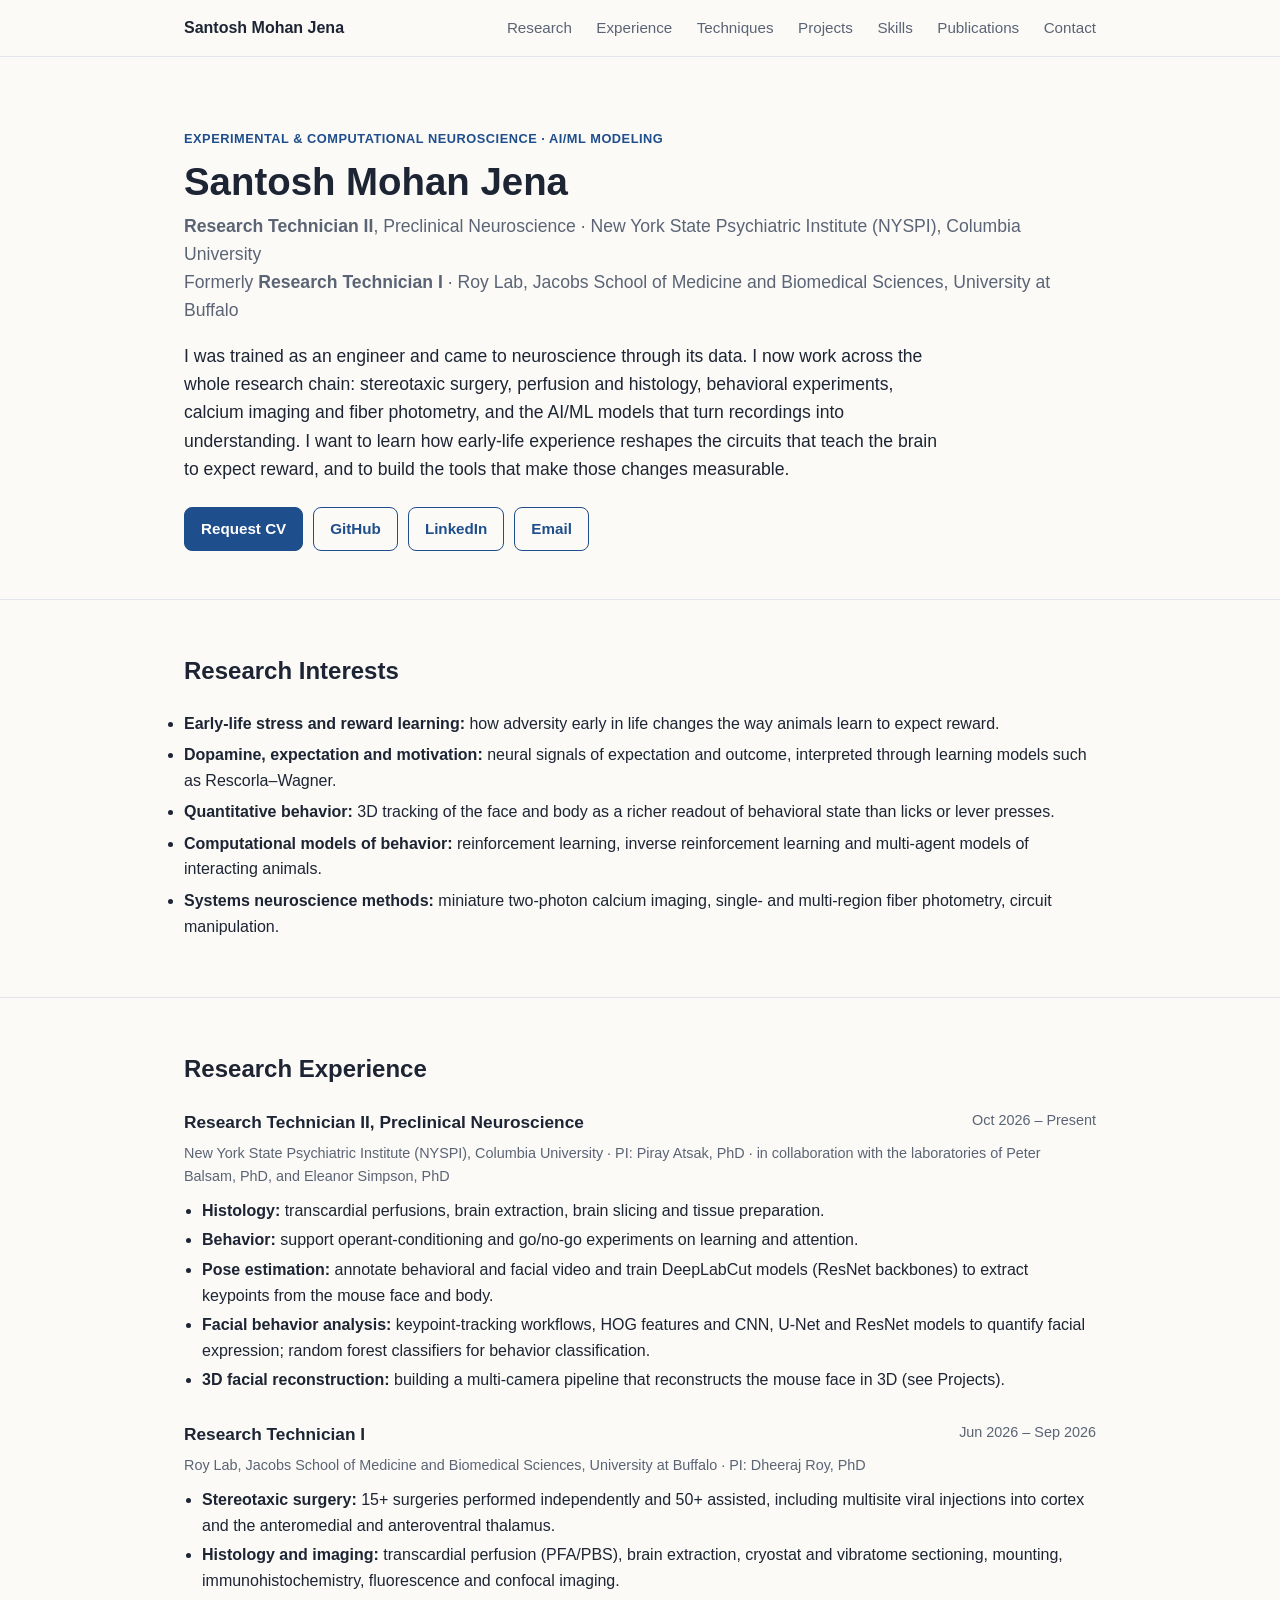
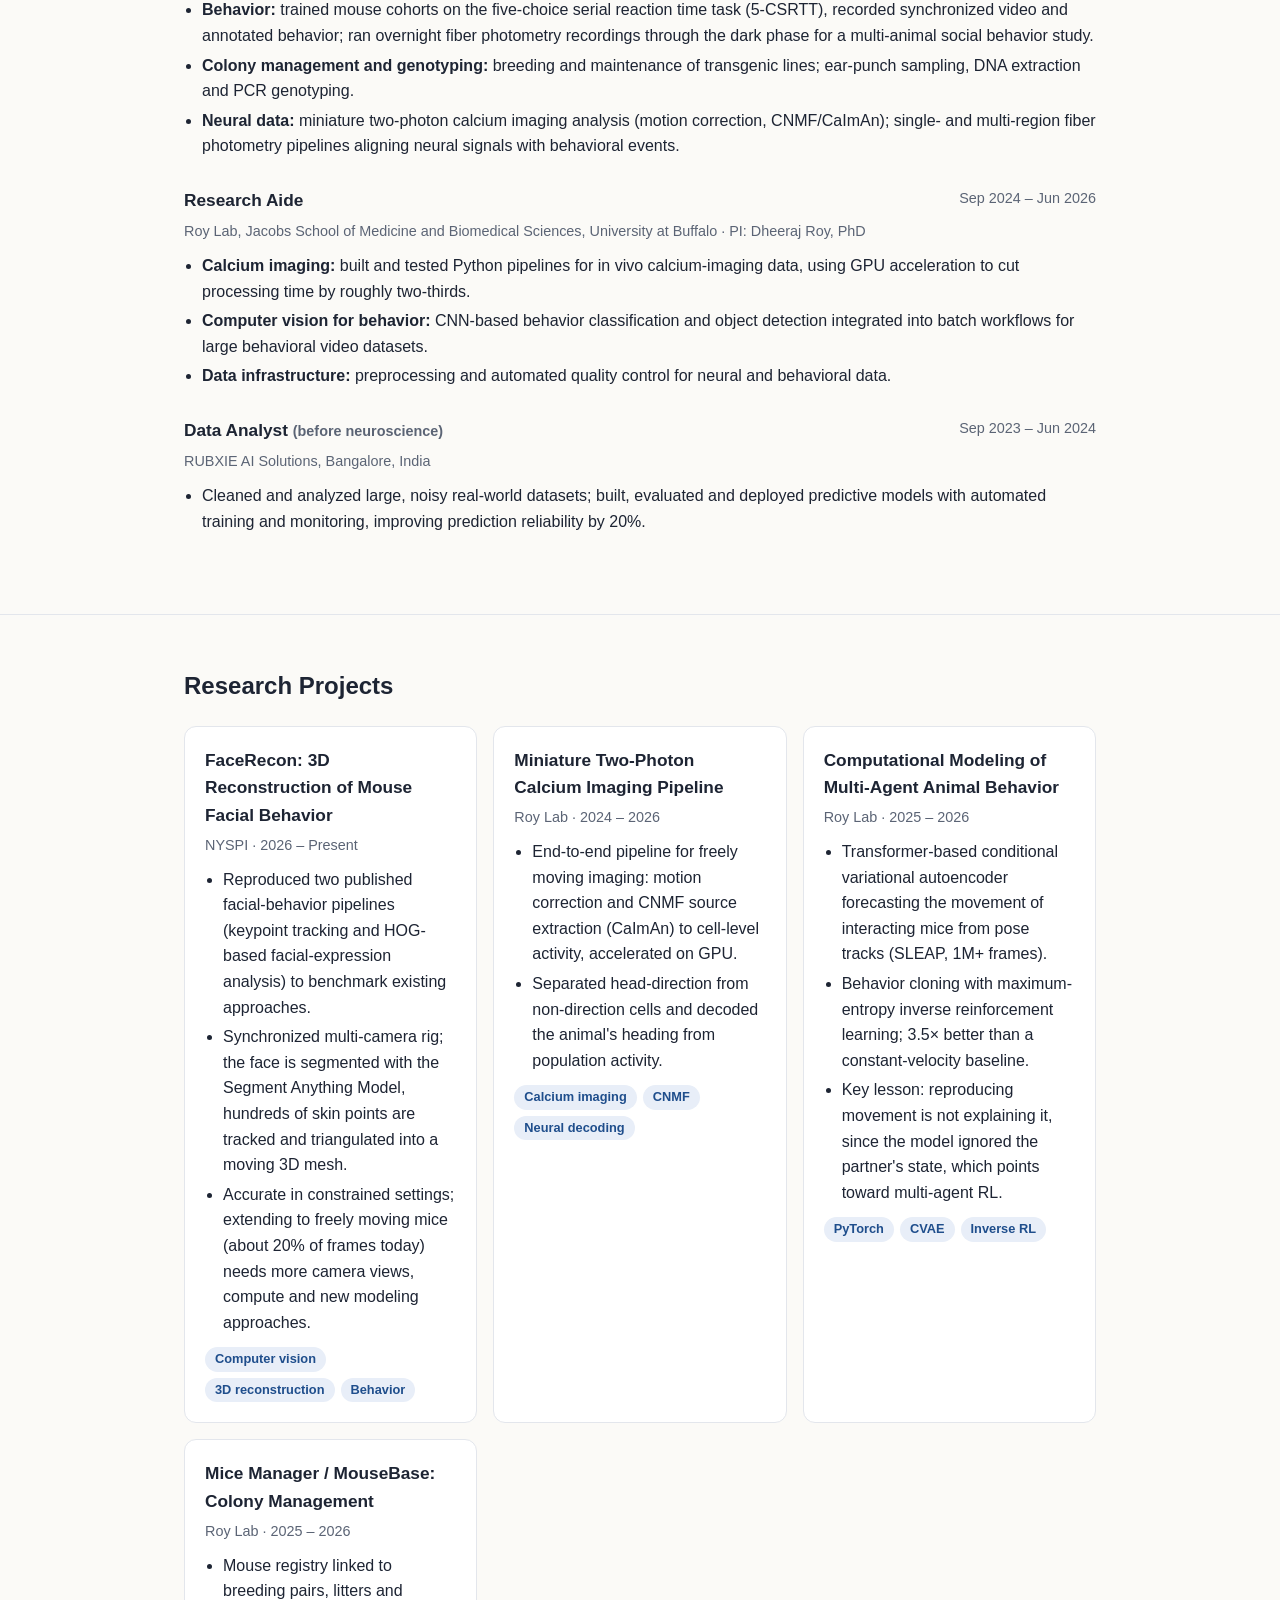
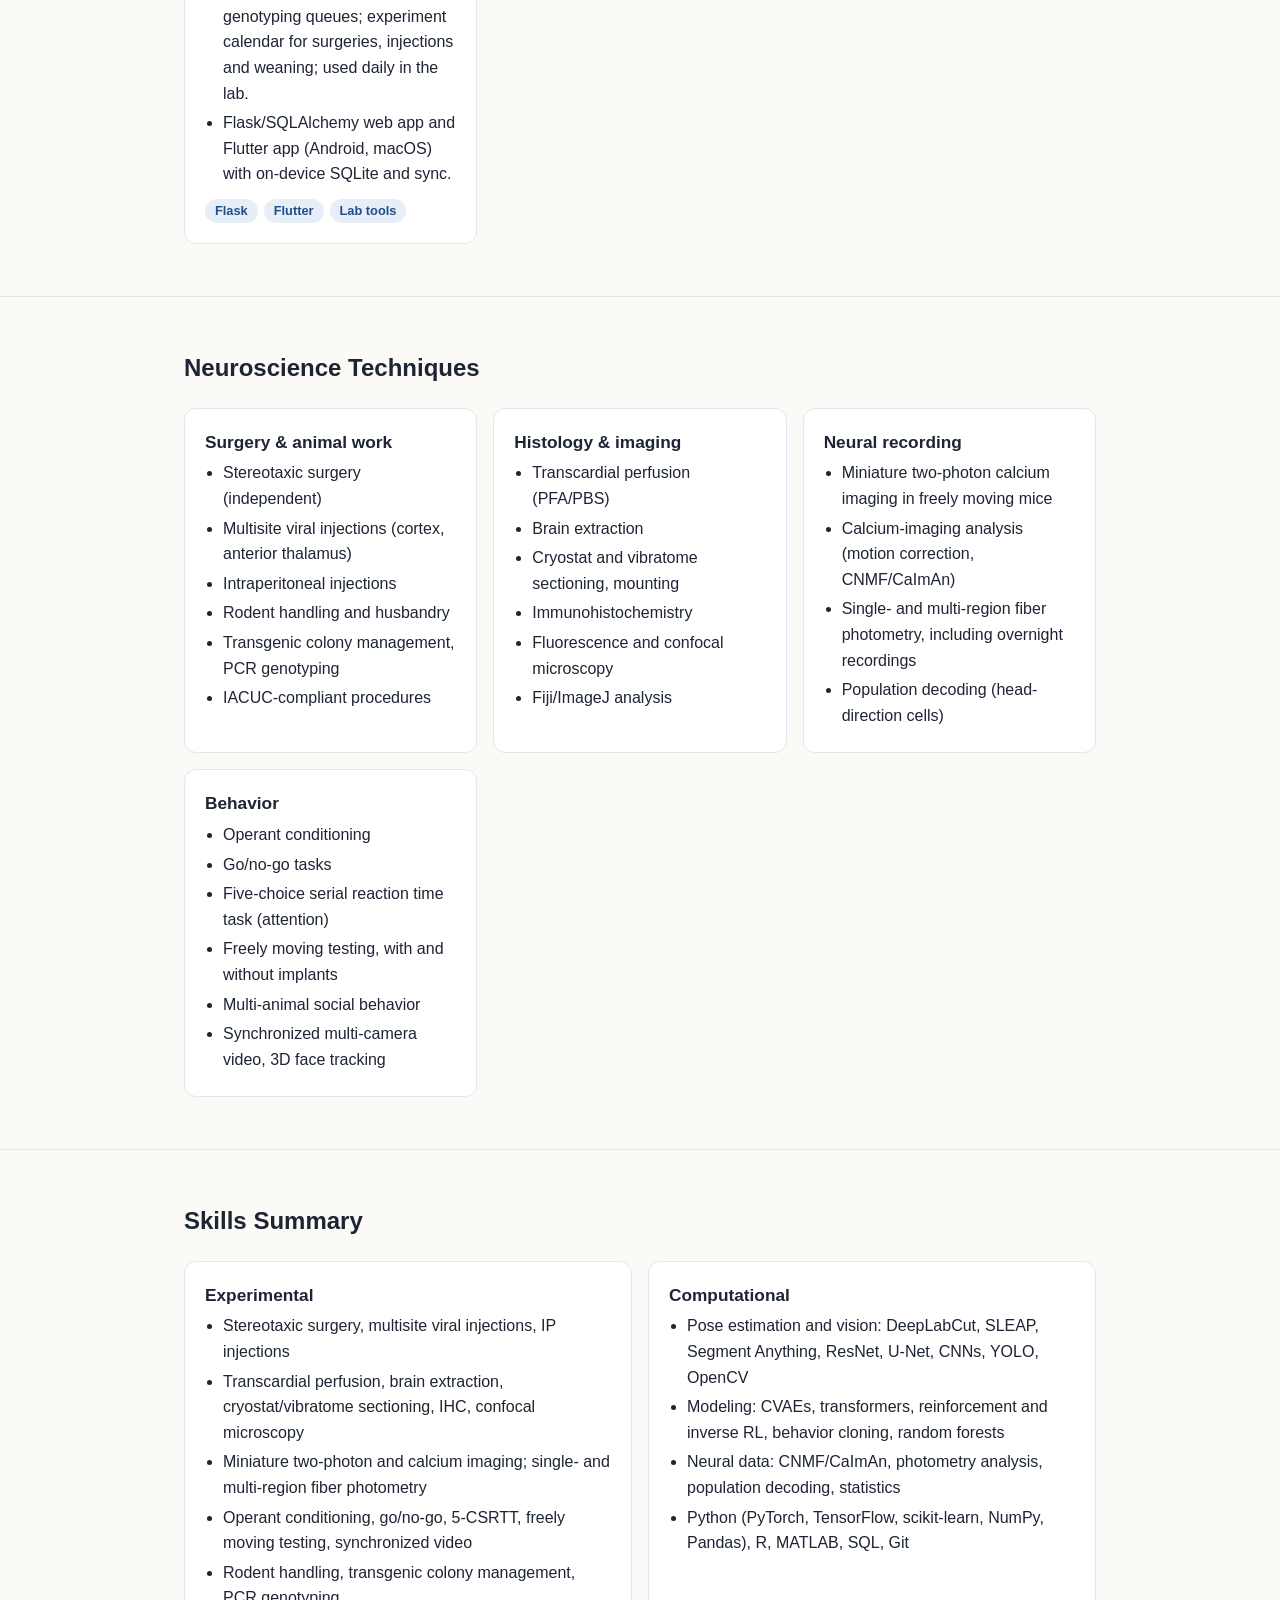
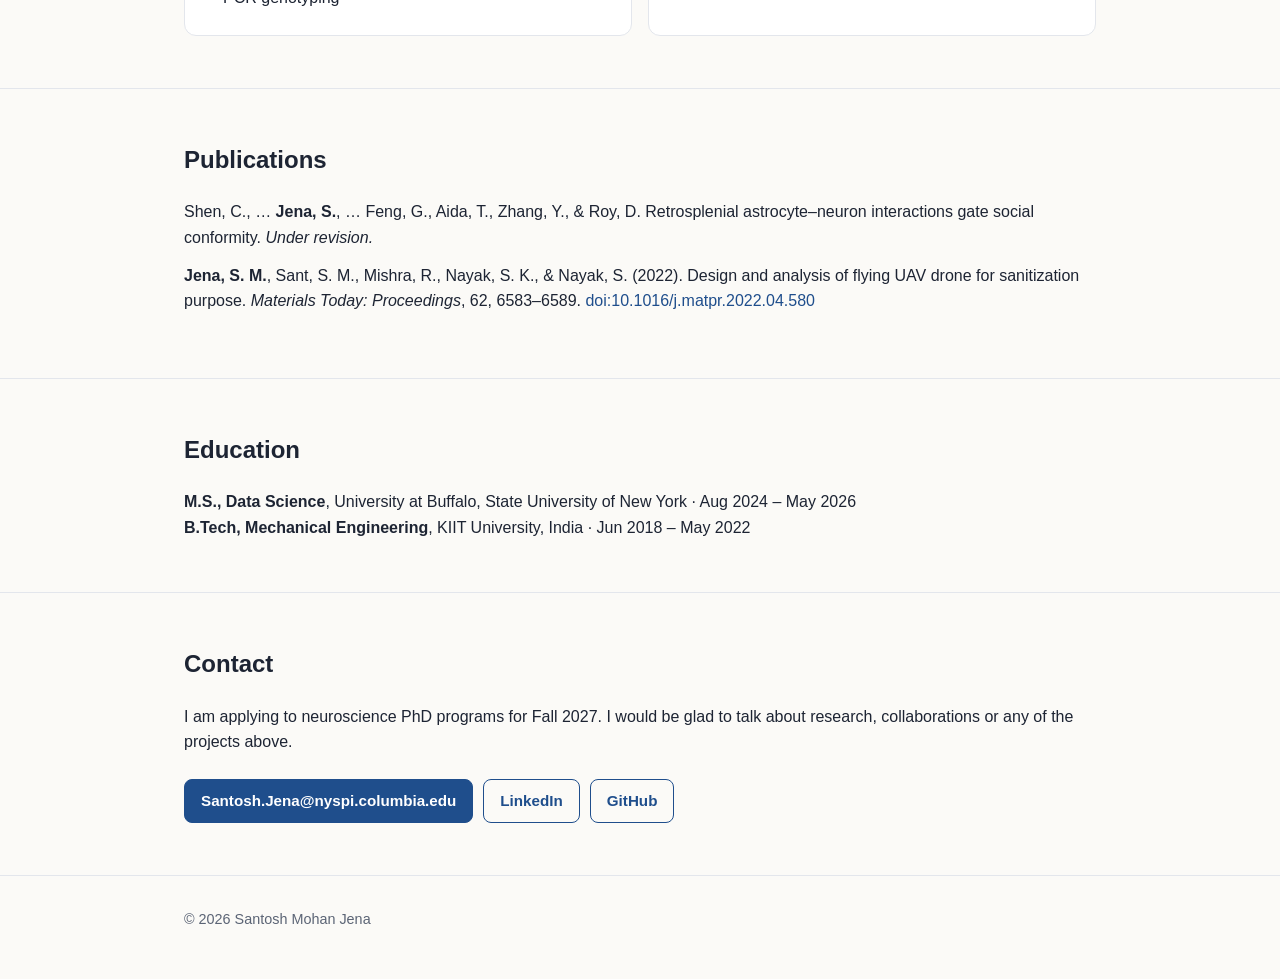
==== commit 0a69046f: "Show both research technician roles and a full neuroscience techniques section Lists Research Techni" ====
--- a/index.html
+++ b/index.html
@@ -51,6 +51,7 @@
       <nav>
         <a href="#research">Research</a>
         <a href="#experience">Experience</a>
+        <a href="#techniques">Techniques</a>
         <a href="#projects">Projects</a>
         <a href="#skills">Skills</a>
         <a href="#publications">Publications</a>
@@ -64,7 +65,7 @@
       <div class="wrap">
         <p class="eyebrow">Experimental &amp; Computational Neuroscience · AI/ML Modeling</p>
         <h1>Santosh Mohan Jena</h1>
-        <p class="role">Research Technician II, Preclinical Neuroscience · New York State Psychiatric Institute (NYSPI), Columbia University</p>
+        <p class="role"><strong>Research Technician II</strong>, Preclinical Neuroscience · New York State Psychiatric Institute (NYSPI), Columbia University<br/>Formerly <strong>Research Technician I</strong> · Roy Lab, Jacobs School of Medicine and Biomedical Sciences, University at Buffalo</p>
         <p class="lead">I was trained as an engineer and came to neuroscience through its data. I now work across the whole research chain: stereotaxic surgery, perfusion and histology, behavioral experiments, calcium imaging and fiber photometry, and the AI/ML models that turn recordings into understanding. I want to learn how early-life experience reshapes the circuits that teach the brain to expect reward, and to build the tools that make those changes measurable.</p>
         <div class="btns">
           <a class="btn primary" href="mailto:Santosh.Jena@nyspi.columbia.edu?subject=CV%20request">Request CV</a>
@@ -105,19 +106,29 @@
         </div>
 
         <div class="job">
-          <div class="top"><h3>Research Technician I; previously Research Aide</h3><span class="meta">Sep 2024 – Sep 2026</span></div>
+          <div class="top"><h3>Research Technician I</h3><span class="meta">Jun 2026 – Sep 2026</span></div>
           <p class="meta">Roy Lab, Jacobs School of Medicine and Biomedical Sciences, University at Buffalo · PI: Dheeraj Roy, PhD</p>
           <ul>
             <li><strong>Stereotaxic surgery:</strong> 15+ surgeries performed independently and 50+ assisted, including multisite viral injections into cortex and the anteromedial and anteroventral thalamus.</li>
-            <li><strong>Histology and imaging:</strong> transcardial perfusion (PFA/PBS), cryostat and vibratome sectioning, immunohistochemistry, fluorescence and confocal imaging.</li>
-            <li><strong>Behavior:</strong> trained mouse cohorts on the five-choice serial reaction time task (5-CSRTT); ran overnight fiber photometry recordings through the dark phase for a multi-animal social behavior study.</li>
-            <li><strong>Colony management:</strong> breeding and maintenance of transgenic lines; ear-punch sampling, DNA extraction and PCR genotyping.</li>
-            <li><strong>Computation:</strong> miniature two-photon and calcium-imaging pipelines with GPU acceleration; single- and multi-region fiber photometry analysis; computer-vision tools and automated QC for large behavioral video datasets.</li>
-          </ul>
-        </div>
-
-        <div class="job">
-          <div class="top"><h3>Data Analyst</h3><span class="meta">Sep 2023 – Jun 2024</span></div>
+            <li><strong>Histology and imaging:</strong> transcardial perfusion (PFA/PBS), brain extraction, cryostat and vibratome sectioning, mounting, immunohistochemistry, fluorescence and confocal imaging.</li>
+            <li><strong>Behavior:</strong> trained mouse cohorts on the five-choice serial reaction time task (5-CSRTT), recorded synchronized video and annotated behavior; ran overnight fiber photometry recordings through the dark phase for a multi-animal social behavior study.</li>
+            <li><strong>Colony management and genotyping:</strong> breeding and maintenance of transgenic lines; ear-punch sampling, DNA extraction and PCR genotyping.</li>
+            <li><strong>Neural data:</strong> miniature two-photon calcium imaging analysis (motion correction, CNMF/CaImAn); single- and multi-region fiber photometry pipelines aligning neural signals with behavioral events.</li>
+          </ul>
+        </div>
+
+        <div class="job">
+          <div class="top"><h3>Research Aide</h3><span class="meta">Sep 2024 – Jun 2026</span></div>
+          <p class="meta">Roy Lab, Jacobs School of Medicine and Biomedical Sciences, University at Buffalo · PI: Dheeraj Roy, PhD</p>
+          <ul>
+            <li><strong>Calcium imaging:</strong> built and tested Python pipelines for in vivo calcium-imaging data, using GPU acceleration to cut processing time by roughly two-thirds.</li>
+            <li><strong>Computer vision for behavior:</strong> CNN-based behavior classification and object detection integrated into batch workflows for large behavioral video datasets.</li>
+            <li><strong>Data infrastructure:</strong> preprocessing and automated quality control for neural and behavioral data.</li>
+          </ul>
+        </div>
+
+        <div class="job">
+          <div class="top"><h3>Data Analyst <span class="meta">(before neuroscience)</span></h3><span class="meta">Sep 2023 – Jun 2024</span></div>
           <p class="meta">RUBXIE AI Solutions, Bangalore, India</p>
           <ul>
             <li>Cleaned and analyzed large, noisy real-world datasets; built, evaluated and deployed predictive models with automated training and monitoring, improving prediction reliability by 20%.</li>
@@ -172,9 +183,25 @@
       </div>
     </section>
 
+    <section id="techniques">
+      <div class="wrap">
+        <h2>Neuroscience Techniques</h2>
+        <div class="grid">
+          <div class="card"><h3>Surgery &amp; animal work</h3><ul>
+            <li>Stereotaxic surgery (independent)</li><li>Multisite viral injections (cortex, anterior thalamus)</li><li>Intraperitoneal injections</li><li>Rodent handling and husbandry</li><li>Transgenic colony management, PCR genotyping</li><li>IACUC-compliant procedures</li></ul></div>
+          <div class="card"><h3>Histology &amp; imaging</h3><ul>
+            <li>Transcardial perfusion (PFA/PBS)</li><li>Brain extraction</li><li>Cryostat and vibratome sectioning, mounting</li><li>Immunohistochemistry</li><li>Fluorescence and confocal microscopy</li><li>Fiji/ImageJ analysis</li></ul></div>
+          <div class="card"><h3>Neural recording</h3><ul>
+            <li>Miniature two-photon calcium imaging in freely moving mice</li><li>Calcium-imaging analysis (motion correction, CNMF/CaImAn)</li><li>Single- and multi-region fiber photometry, including overnight recordings</li><li>Population decoding (head-direction cells)</li></ul></div>
+          <div class="card"><h3>Behavior</h3><ul>
+            <li>Operant conditioning</li><li>Go/no-go tasks</li><li>Five-choice serial reaction time task (attention)</li><li>Freely moving testing, with and without implants</li><li>Multi-animal social behavior</li><li>Synchronized multi-camera video, 3D face tracking</li></ul></div>
+        </div>
+      </div>
+    </section>
+
     <section id="skills">
       <div class="wrap">
-        <h2>Skills</h2>
+        <h2>Skills Summary</h2>
         <div class="grid">
           <div class="card">
             <h3>Experimental</h3>
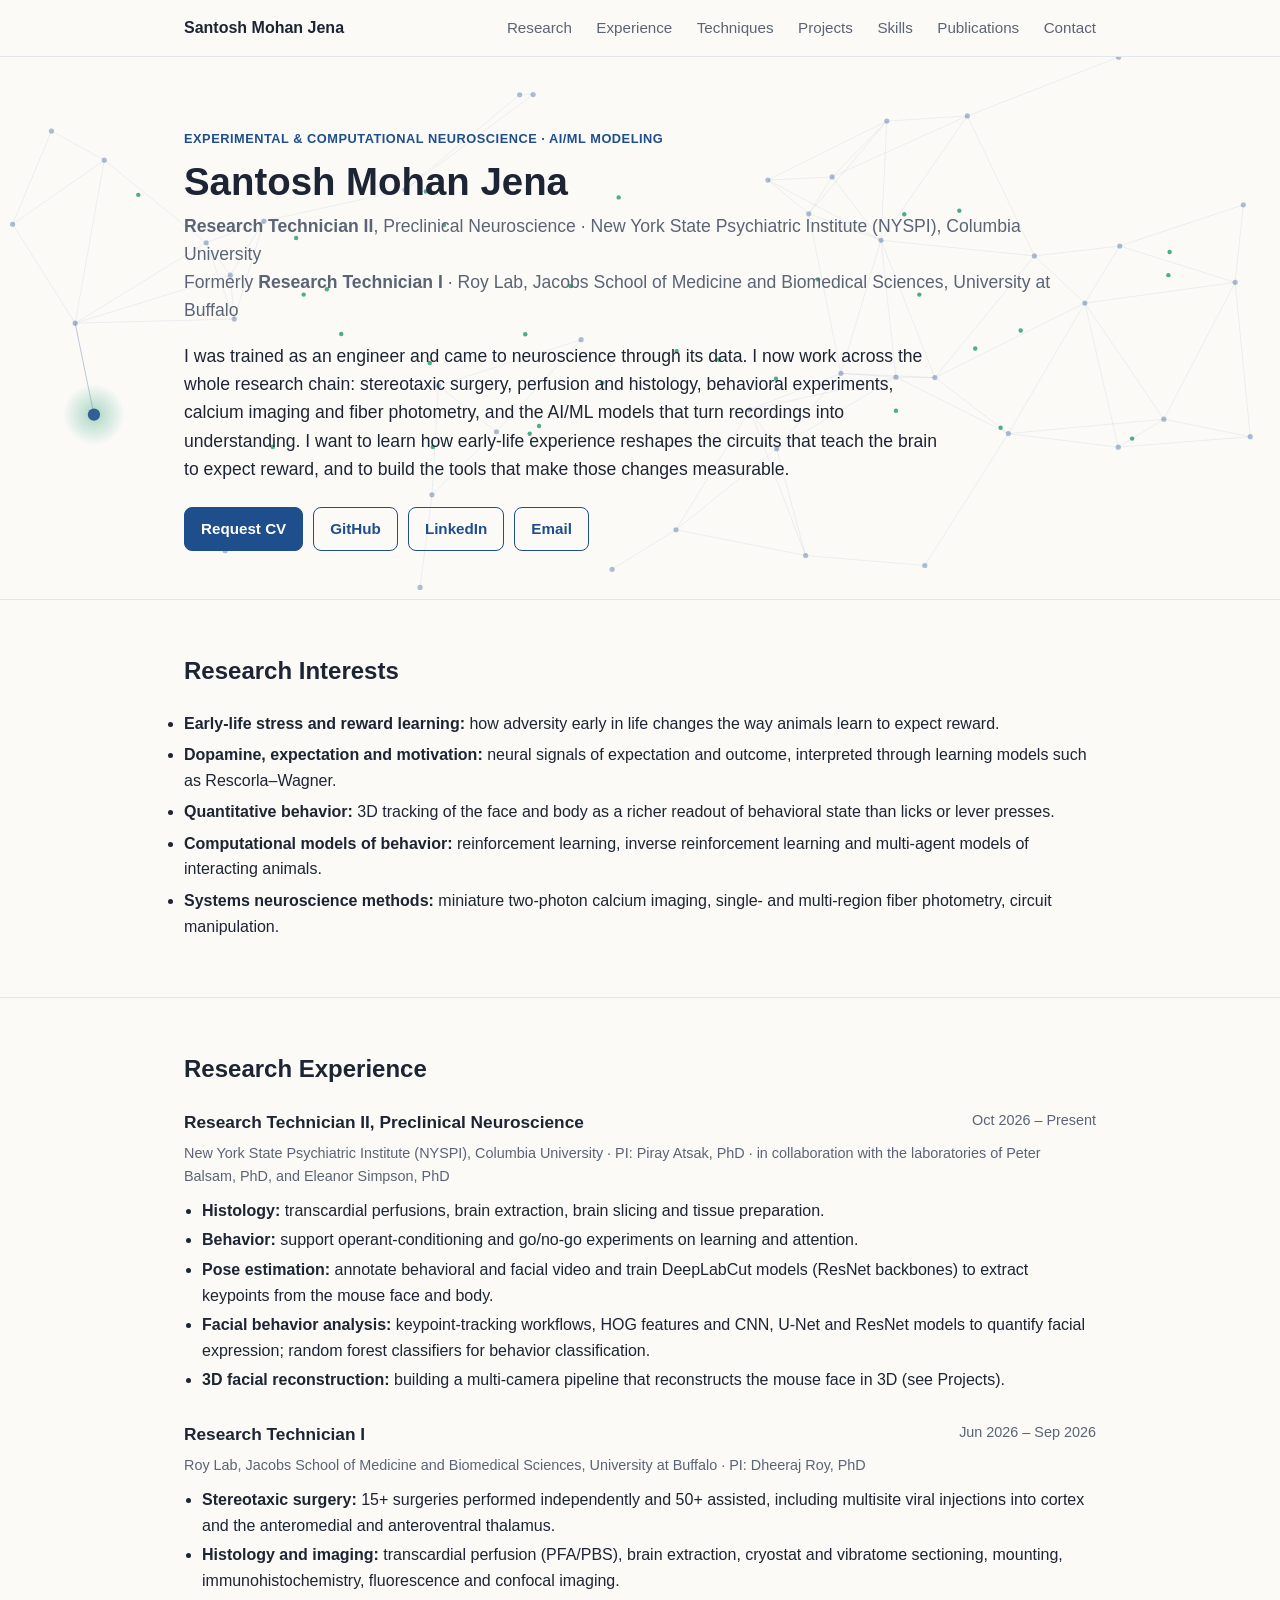
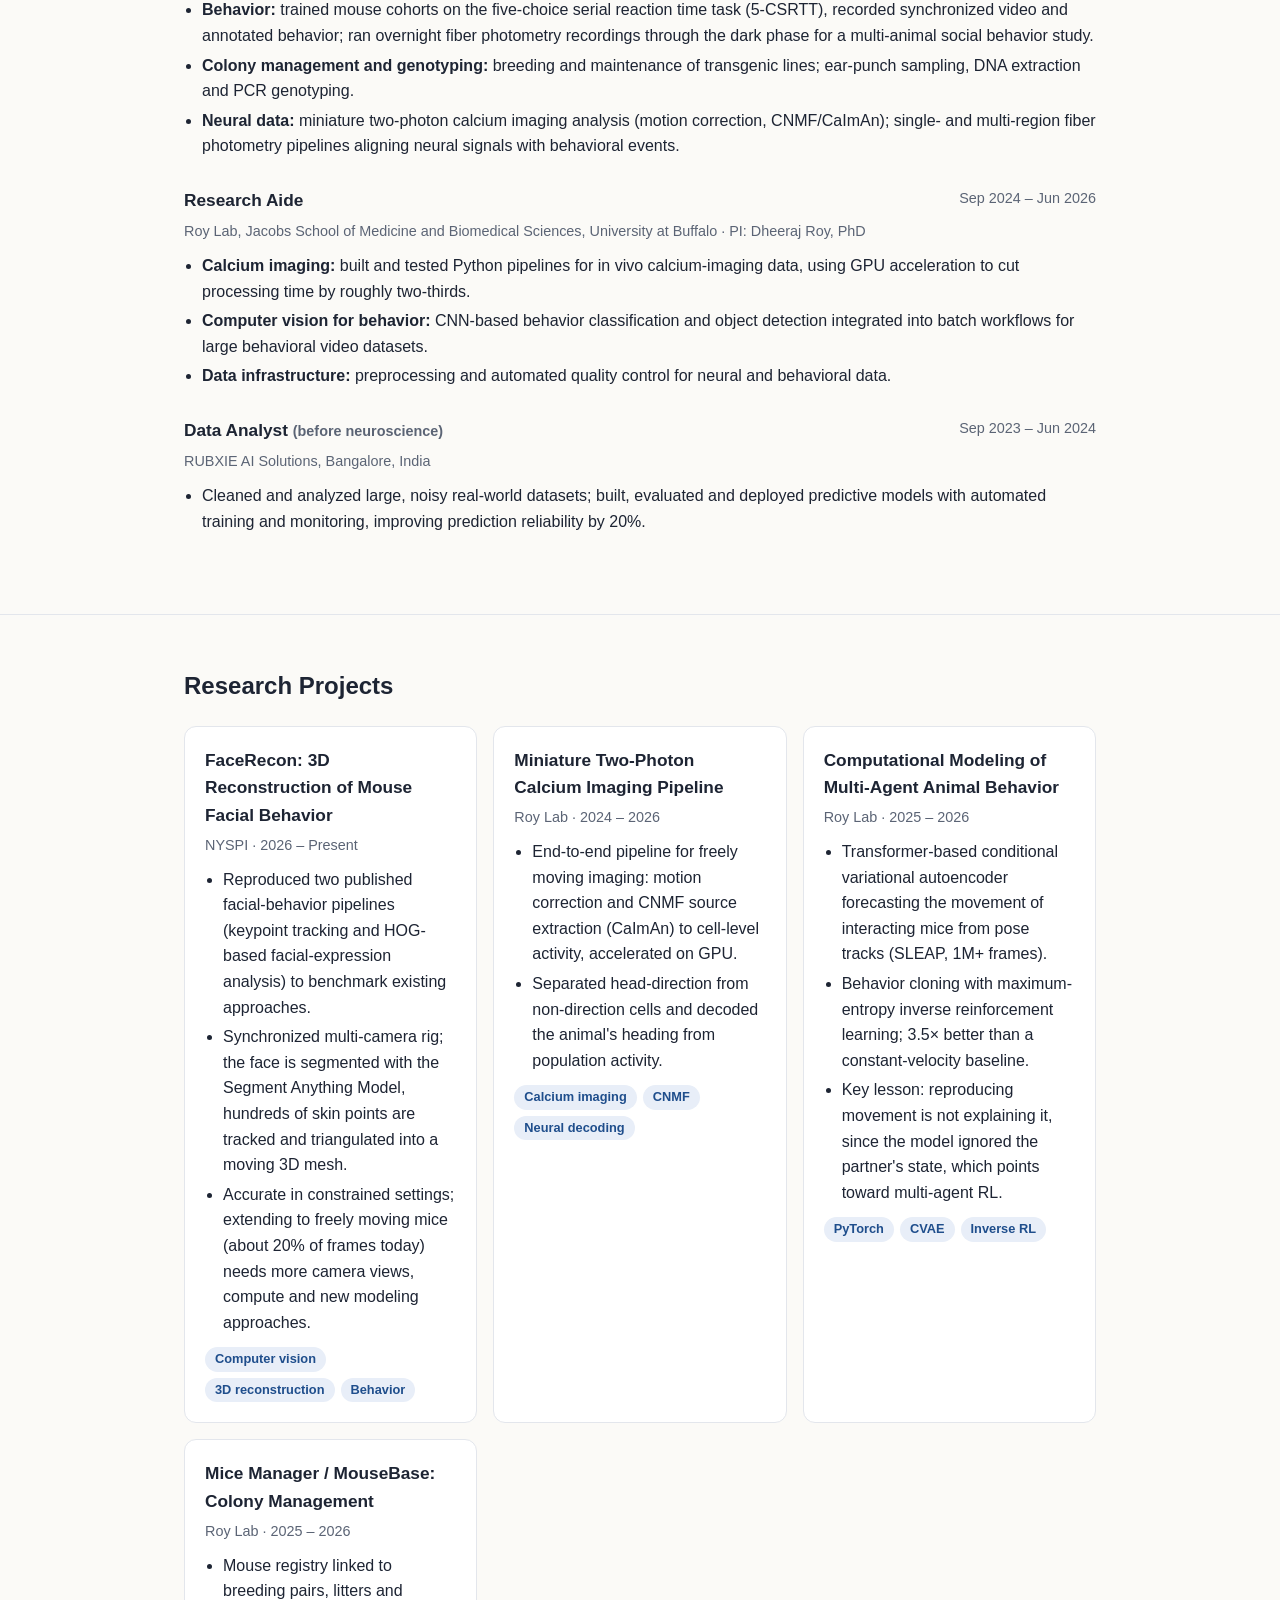
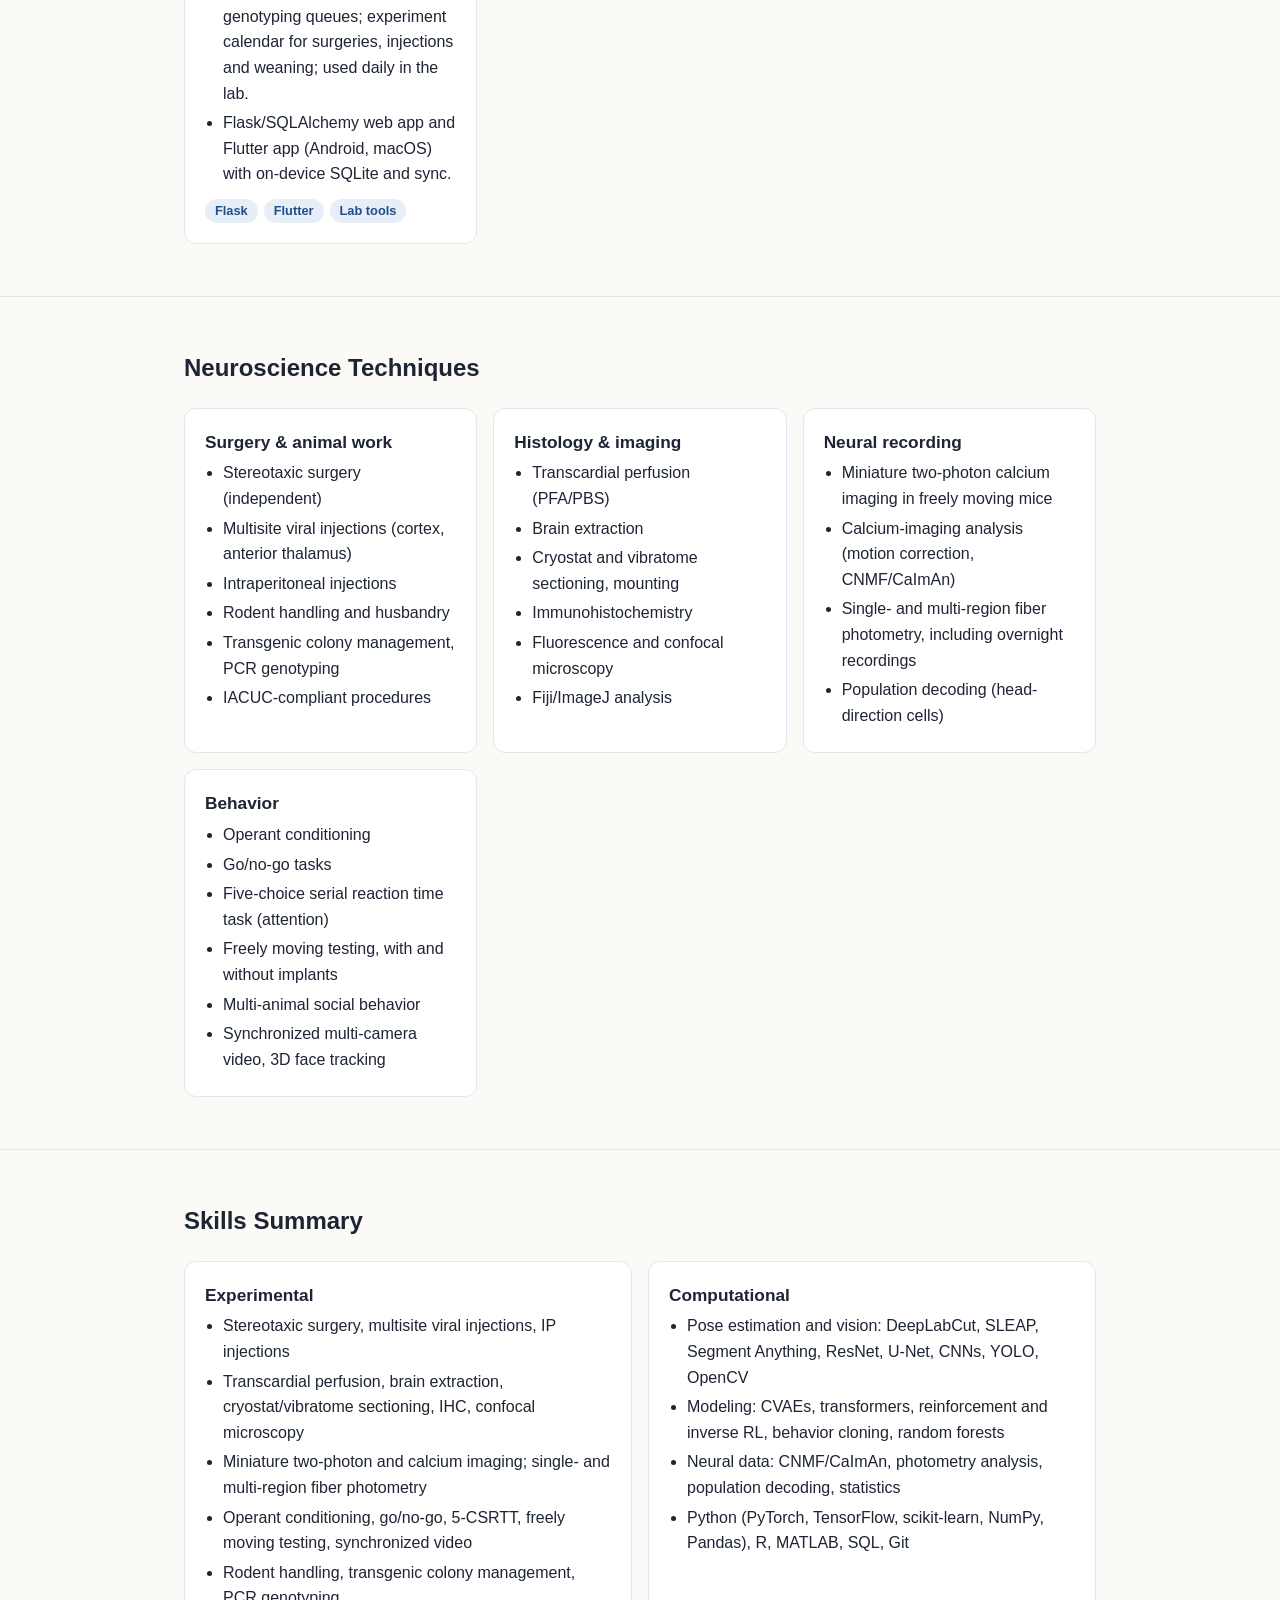
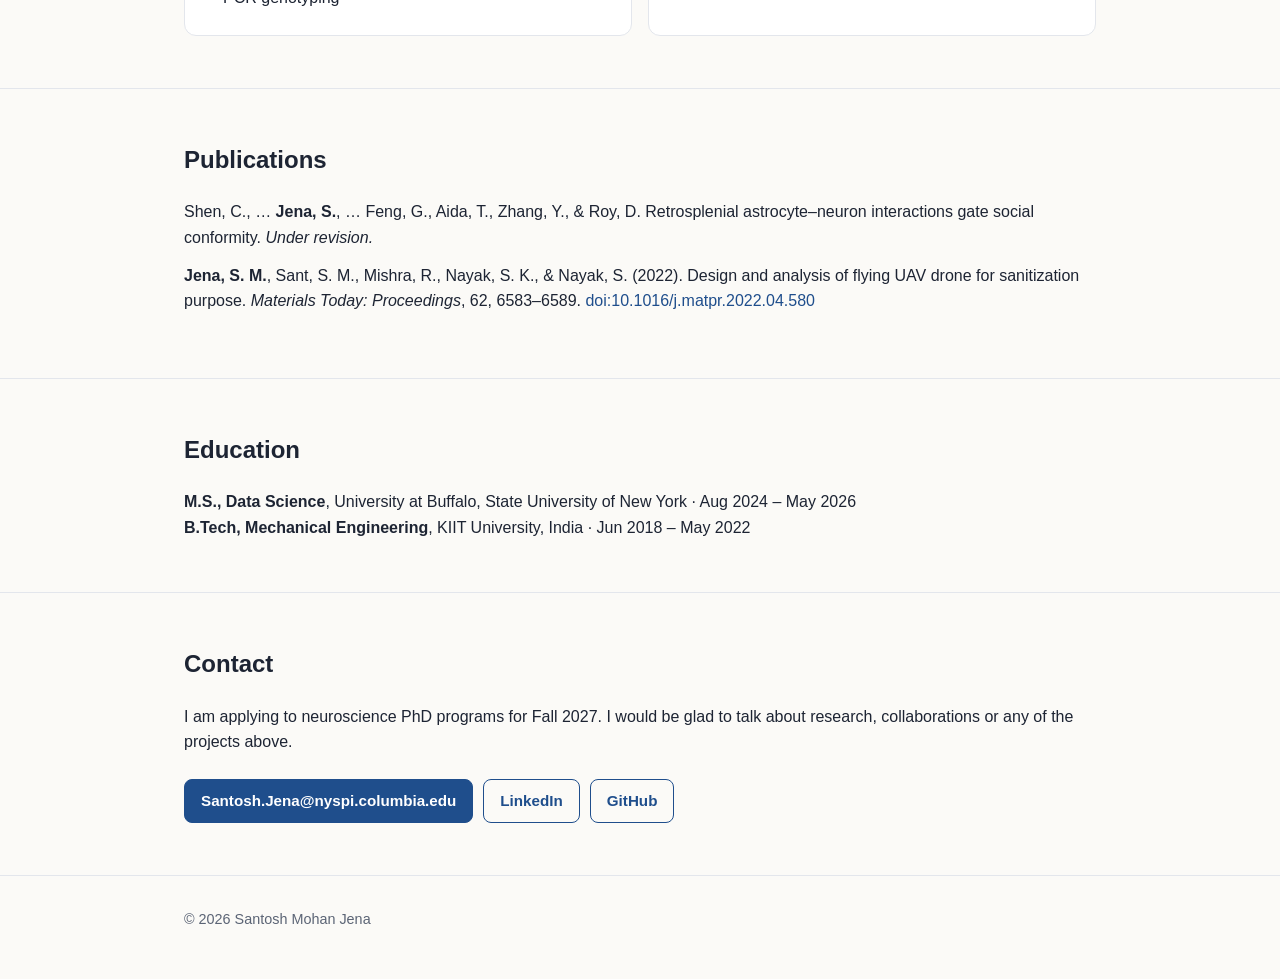
==== commit c123a661: "Add animated firing-neuron network behind the hero section A canvas of neurons that fire and pass sp" ====
--- a/index.html
+++ b/index.html
@@ -42,6 +42,9 @@
     .interests li { margin:6px 0; }
     .pub { margin-bottom:12px; }
     footer { padding:32px 0 48px; color:var(--muted); font-size:.9rem; }
+    .hero { position:relative; overflow:hidden; }
+    #neuro-bg { position:absolute; inset:0; width:100%; height:100%; z-index:0; pointer-events:none; }
+    .hero .wrap { position:relative; z-index:1; }
   </style>
 </head>
 <body>
@@ -62,6 +65,7 @@
 
   <main id="top">
     <div class="hero">
+      <canvas id="neuro-bg" aria-hidden="true"></canvas>
       <div class="wrap">
         <p class="eyebrow">Experimental &amp; Computational Neuroscience · AI/ML Modeling</p>
         <h1>Santosh Mohan Jena</h1>
@@ -257,5 +261,39 @@
 
   <footer><div class="wrap">© <span id="yr">2026</span> Santosh Mohan Jena</div></footer>
   <script>document.getElementById('yr').textContent=new Date().getFullYear();</script>
+  <script>
+  (function(){
+    const c=document.getElementById('neuro-bg'); if(!c) return;
+    const ctx=c.getContext('2d'); const hero=c.parentElement;
+    const reduce=window.matchMedia('(prefers-reduced-motion: reduce)').matches;
+    let W,H,dpr,nodes=[],edges=[],pulses=[];
+    function build(){
+      dpr=window.devicePixelRatio||1; W=hero.clientWidth; H=hero.clientHeight;
+      c.width=W*dpr; c.height=H*dpr; ctx.setTransform(dpr,0,0,dpr,0,0);
+      const n=Math.max(28,Math.min(70,Math.round(W*H/16000)));
+      nodes=Array.from({length:n},()=>({x:Math.random()*W,y:Math.random()*H,vx:(Math.random()-.5)*.15,vy:(Math.random()-.5)*.15,glow:0,refr:0}));
+      edges=[]; const maxD=Math.min(170,W/5);
+      for(let i=0;i<n;i++)for(let j=i+1;j<n;j++){const dx=nodes[i].x-nodes[j].x,dy=nodes[i].y-nodes[j].y;if(dx*dx+dy*dy<maxD*maxD)edges.push([i,j]);}
+    }
+    function fire(i){const a=nodes[i]; if(a.refr>0) return; a.glow=1; a.refr=90;
+      for(const [p,q] of edges){ if(p===i||q===i){ const t=p===i?q:p; if(Math.random()<.45) pulses.push({from:i,to:t,t:0,speed:.012+Math.random()*.012}); } } }
+    function step(){
+      ctx.clearRect(0,0,W,H);
+      for(const a of nodes){ if(!reduce){a.x+=a.vx;a.y+=a.vy; if(a.x<0||a.x>W)a.vx*=-1; if(a.y<0||a.y>H)a.vy*=-1;} a.glow*=.94; if(a.refr>0)a.refr--; }
+      ctx.lineWidth=1;
+      for(const [i,j] of edges){const a=nodes[i],b=nodes[j]; ctx.strokeStyle='rgba(31,78,140,'+(0.07+0.25*Math.max(a.glow,b.glow))+')'; ctx.beginPath(); ctx.moveTo(a.x,a.y); ctx.lineTo(b.x,b.y); ctx.stroke();}
+      for(let k=pulses.length-1;k>=0;k--){const P=pulses[k]; P.t+=P.speed; const a=nodes[P.from],b=nodes[P.to];
+        if(P.t>=1){ pulses.splice(k,1); if(Math.random()<.6) fire(P.to); continue; }
+        const x=a.x+(b.x-a.x)*P.t,y=a.y+(b.y-a.y)*P.t; ctx.fillStyle='rgba(46,160,120,.85)'; ctx.beginPath(); ctx.arc(x,y,2.2,0,Math.PI*2); ctx.fill(); }
+      for(const a of nodes){ const r=2.6+a.glow*4;
+        if(a.glow>.05){ const g=ctx.createRadialGradient(a.x,a.y,0,a.x,a.y,r*5); g.addColorStop(0,'rgba(46,160,120,'+(.45*a.glow)+')'); g.addColorStop(1,'rgba(46,160,120,0)'); ctx.fillStyle=g; ctx.beginPath(); ctx.arc(a.x,a.y,r*5,0,Math.PI*2); ctx.fill(); }
+        ctx.fillStyle='rgba(31,78,140,'+(.35+.6*a.glow)+')'; ctx.beginPath(); ctx.arc(a.x,a.y,r,0,Math.PI*2); ctx.fill(); }
+      if(pulses.length<40 && Math.random()<.06) fire(Math.floor(Math.random()*nodes.length));
+      if(pulses.length>160) pulses.splice(0,pulses.length-160);
+      requestAnimationFrame(step);
+    }
+    build(); window.addEventListener('resize',build); fire(0); step();
+  })();
+  </script>
 </body>
 </html>
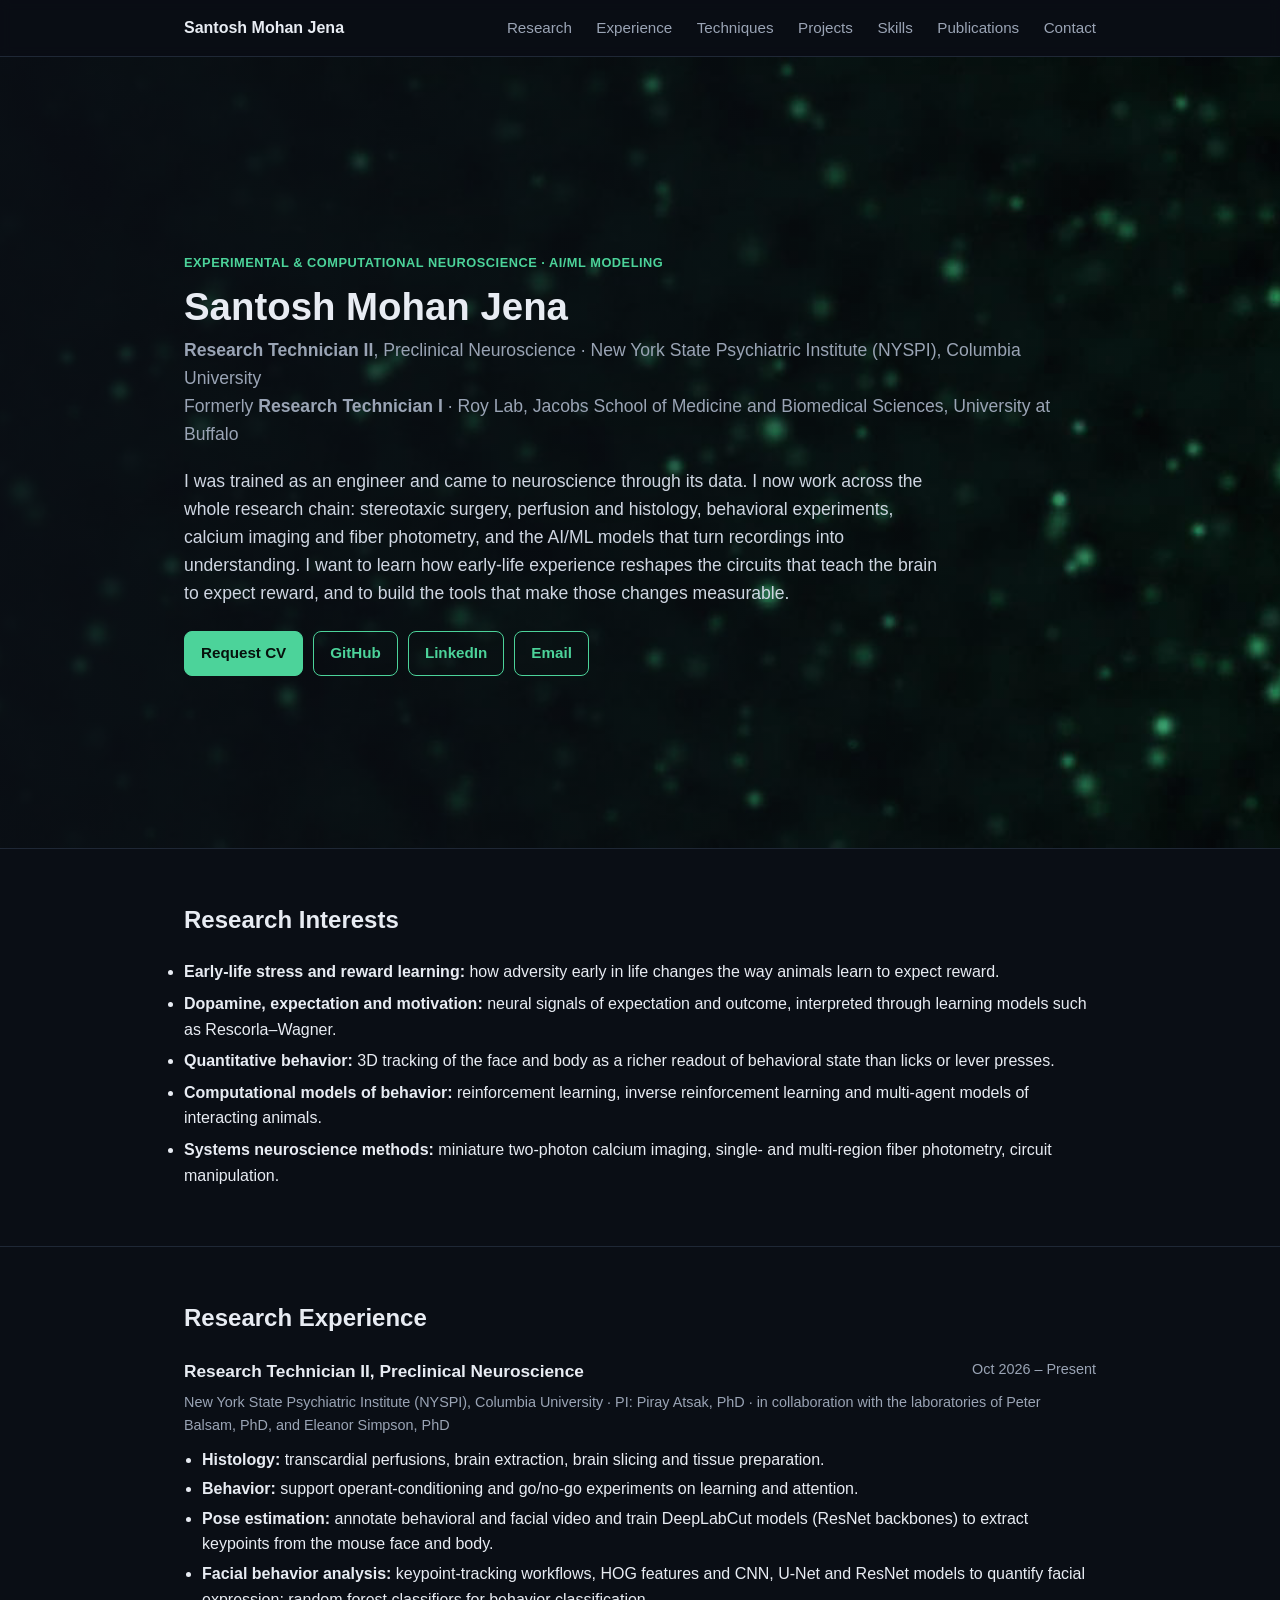
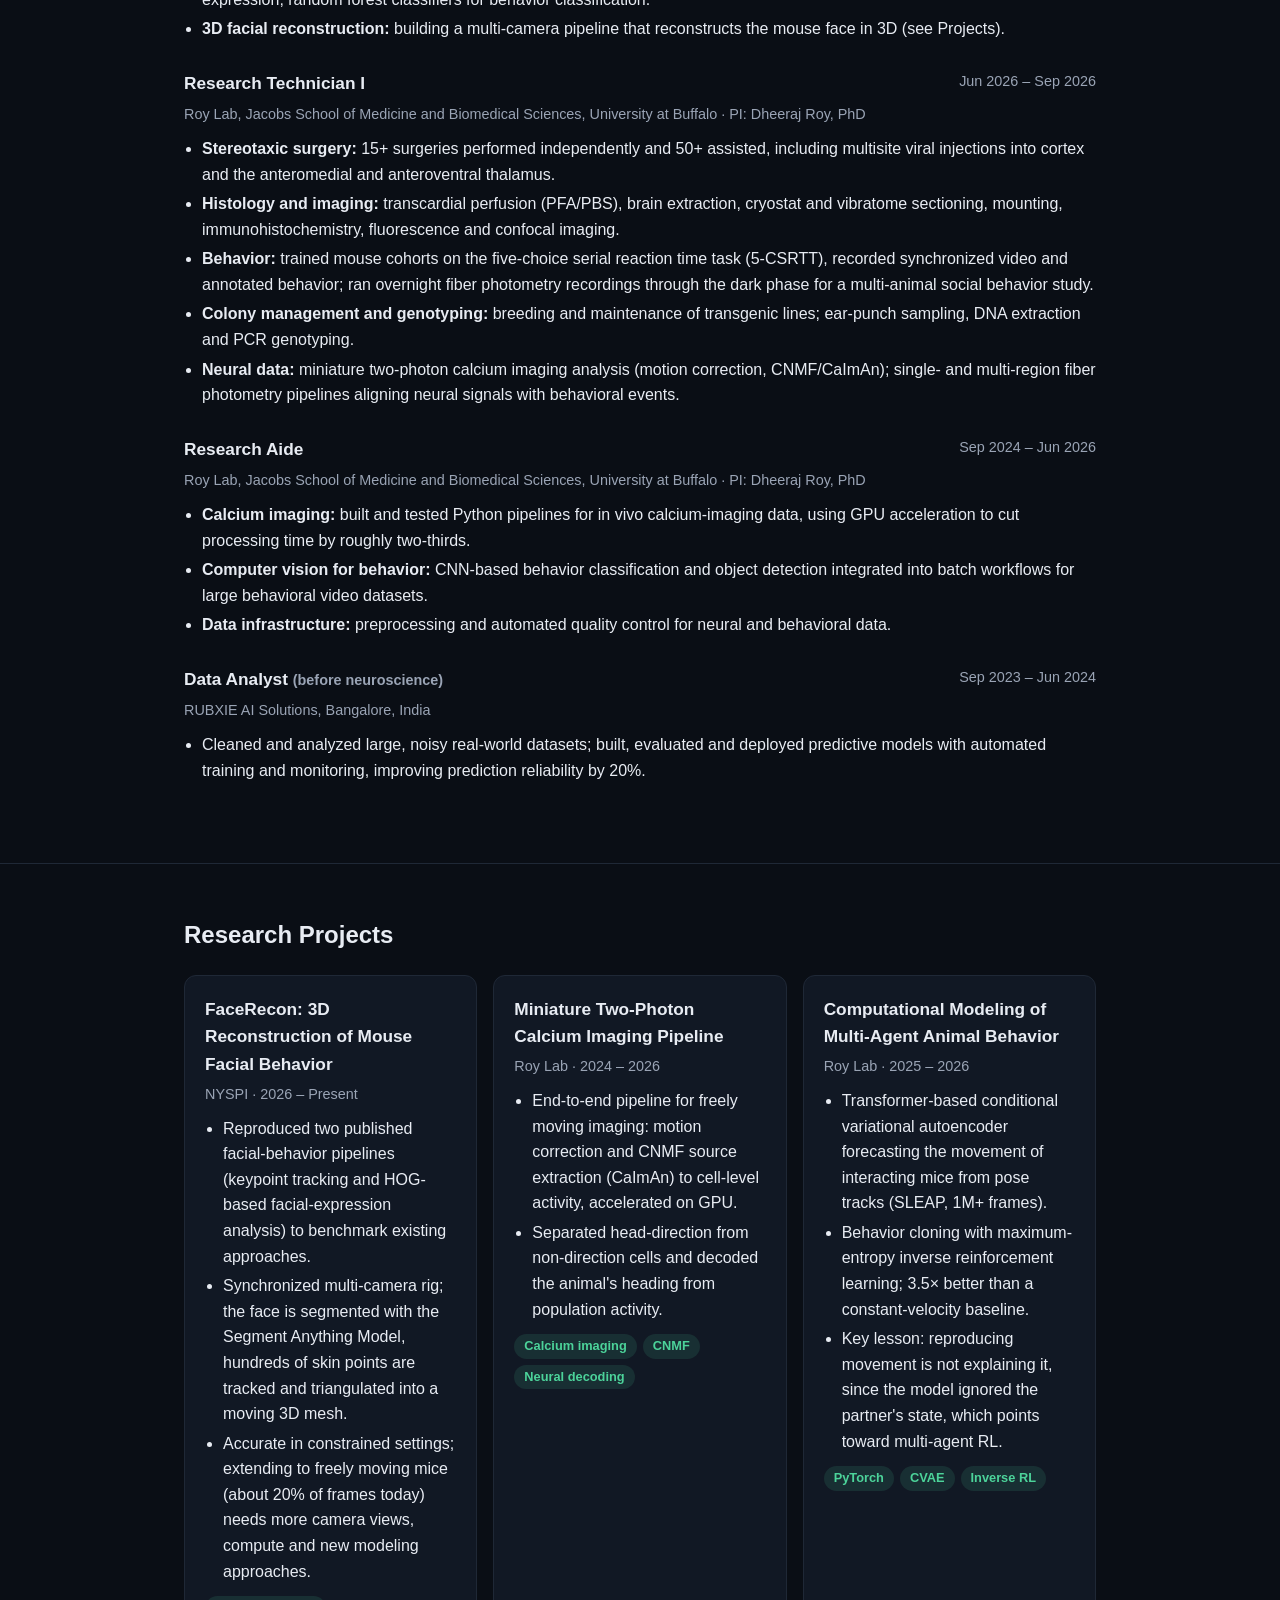
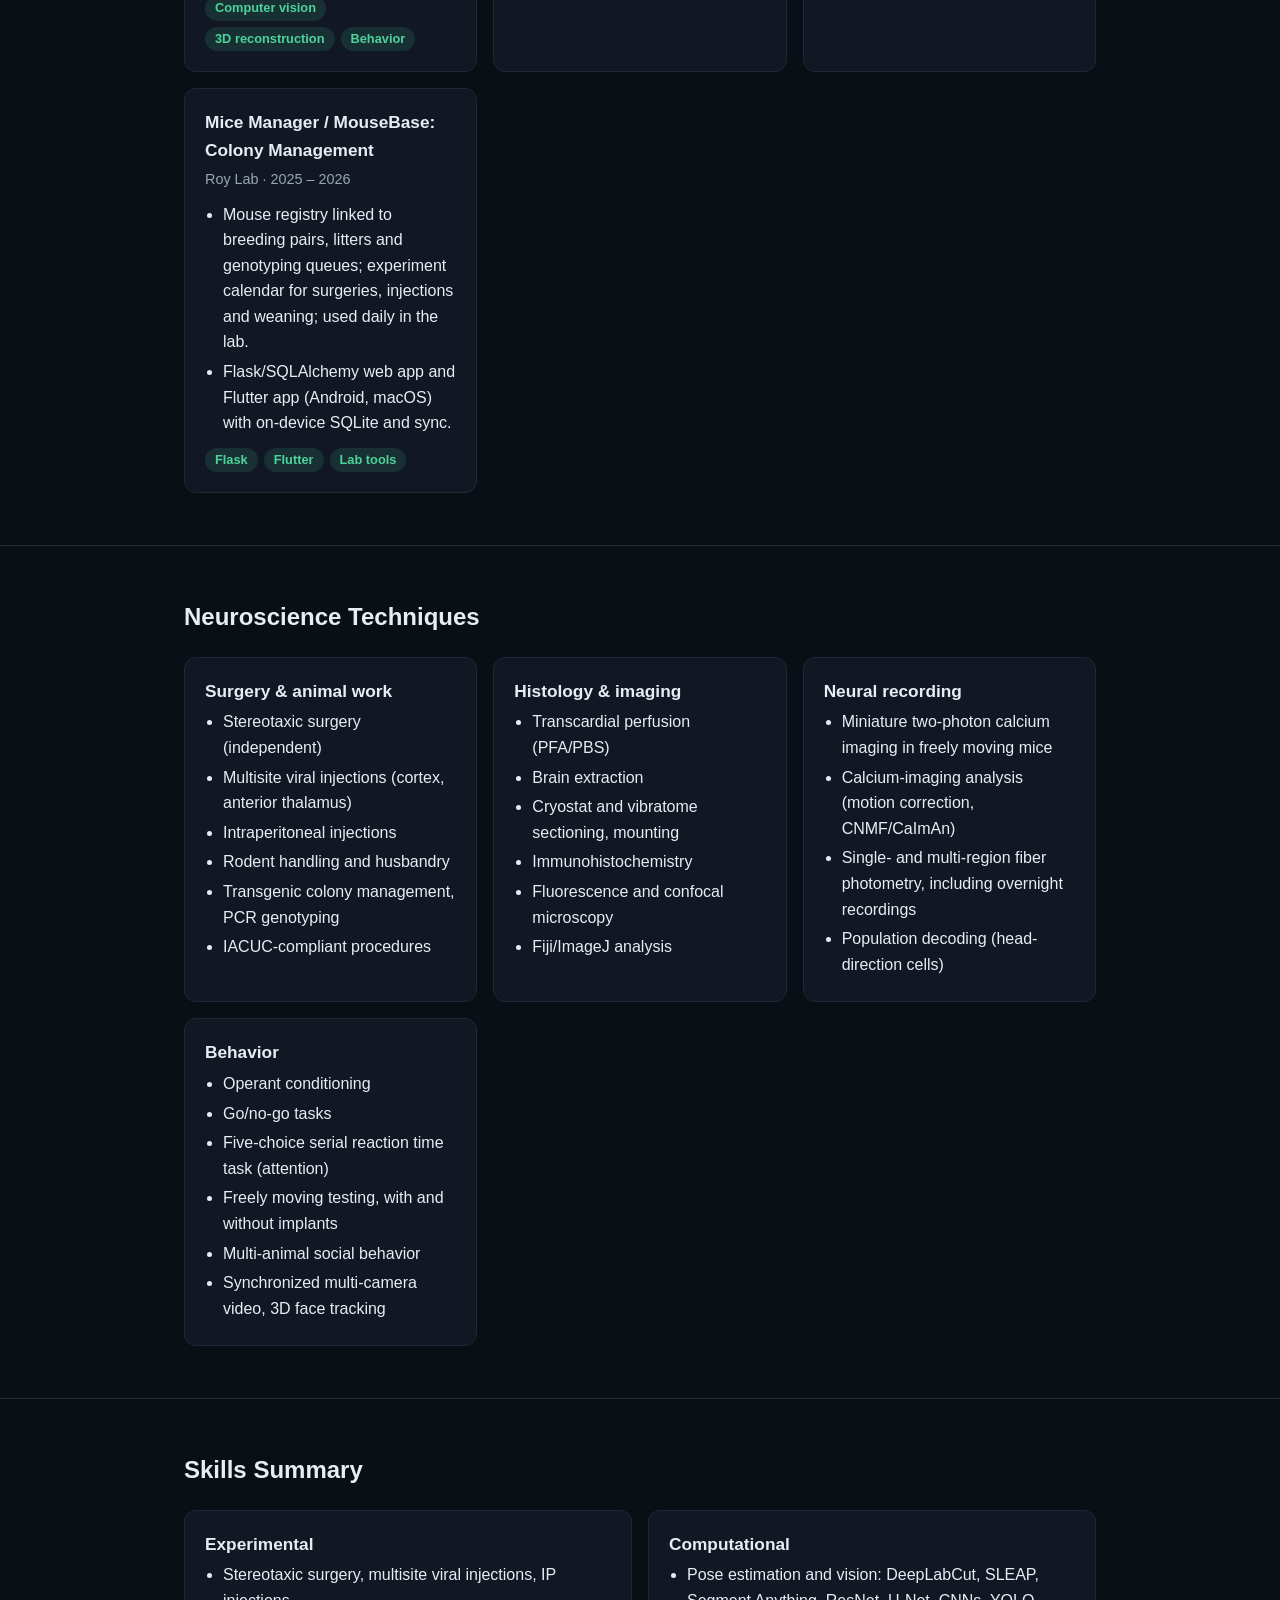
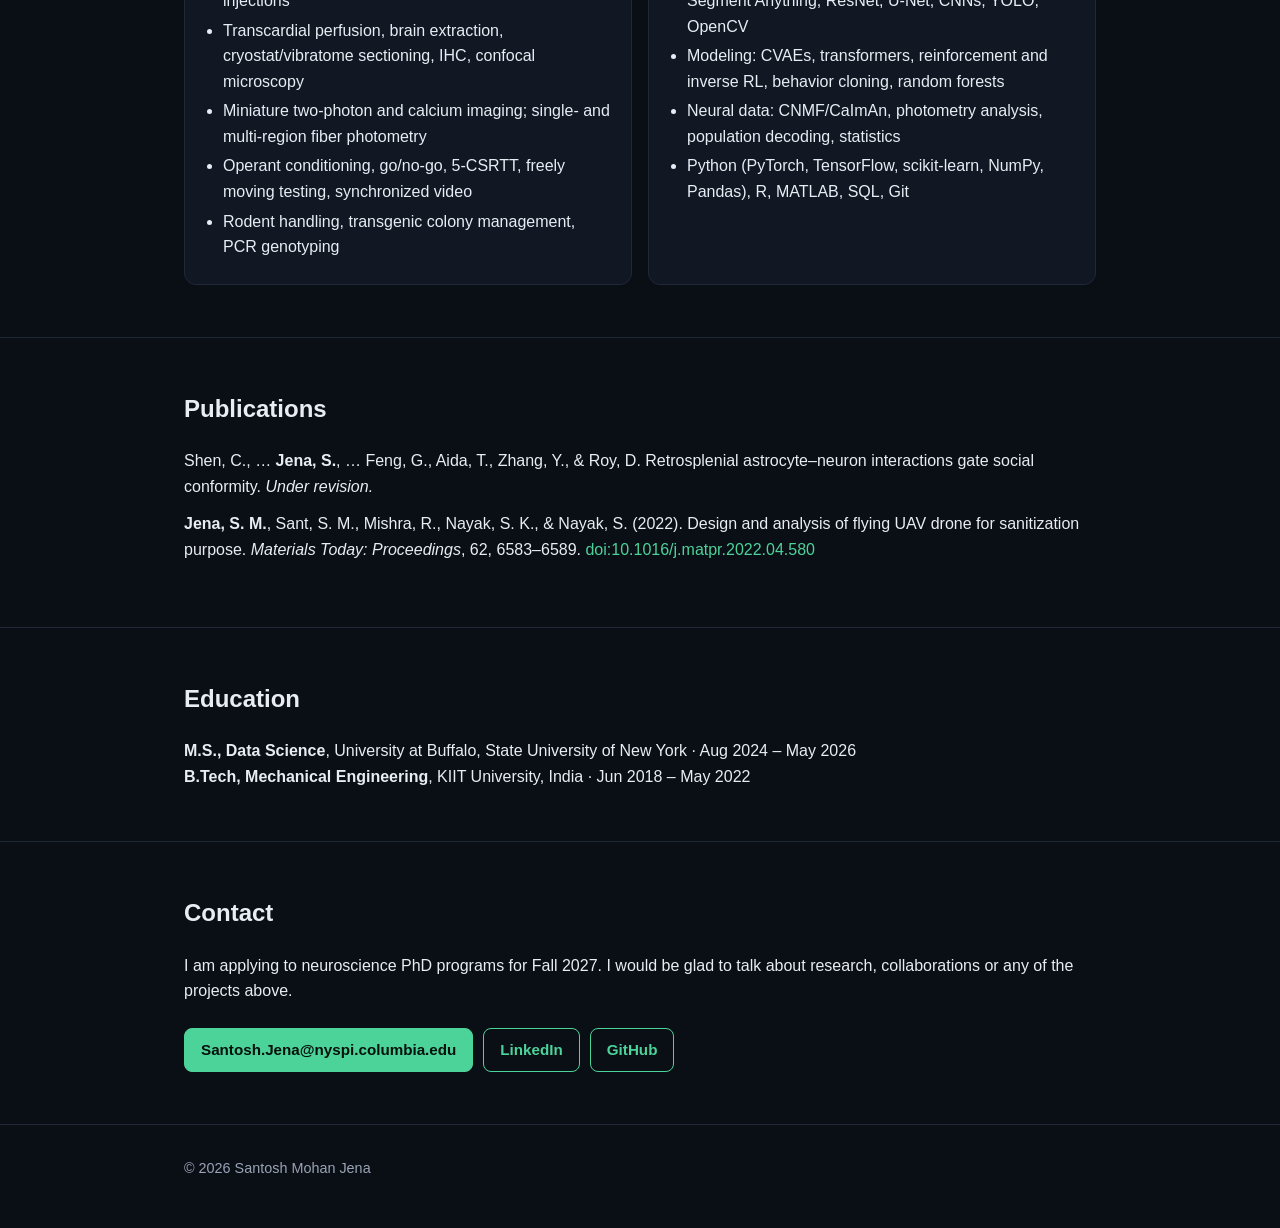
==== commit abc054bd: "Dark theme with looping calcium-imaging video behind the hero Replaces the light page and canvas net" ====
--- a/index.html
+++ b/index.html
@@ -6,25 +6,29 @@
   <title>Santosh Mohan Jena | Experimental &amp; Computational Neuroscience</title>
   <meta name="description" content="Santosh Mohan Jena, Research Technician II at NYSPI, Columbia University. Experimental and computational neuroscience: early-life stress, reward learning, dopamine, 3D facial behavior and AI/ML models of behavior." />
   <style>
-    :root { --ink:#1d2433; --muted:#5b6475; --line:#e3e6ec; --bg:#fbfaf7; --card:#ffffff; --accent:#1f4e8c; --accent-soft:#e8eef8; }
+    :root { --ink:#e8ecf3; --muted:#9aa4b5; --line:#1f2836; --bg:#0a0e15; --card:#111824; --accent:#4cd39a; --accent-soft:rgba(76,211,154,.12); }
     * { box-sizing:border-box; margin:0; padding:0; }
     html { scroll-behavior:smooth; }
     body { font-family:-apple-system,BlinkMacSystemFont,"Segoe UI",Inter,Helvetica,Arial,sans-serif; color:var(--ink); background:var(--bg); line-height:1.6; }
     a { color:var(--accent); text-decoration:none; }
     a:hover { text-decoration:underline; }
     .wrap { max-width:960px; margin:0 auto; padding:0 24px; }
-    header.nav { position:sticky; top:0; background:rgba(251,250,247,.92); backdrop-filter:blur(6px); border-bottom:1px solid var(--line); z-index:10; }
+    header.nav { position:sticky; top:0; background:rgba(10,14,21,.85); backdrop-filter:blur(6px); border-bottom:1px solid var(--line); z-index:10; }
     header.nav .wrap { display:flex; justify-content:space-between; align-items:center; height:56px; }
     header.nav .brand { font-weight:700; color:var(--ink); }
     header.nav nav a { margin-left:20px; color:var(--muted); font-size:.95rem; }
-    .hero { padding:72px 0 48px; border-bottom:1px solid var(--line); }
+    .hero { position:relative; overflow:hidden; min-height:88vh; display:flex; align-items:center; border-bottom:1px solid var(--line); padding:96px 0 72px; }
+    .hero video { position:absolute; inset:0; width:100%; height:100%; object-fit:cover; z-index:0; }
+    .hero::after { content:""; position:absolute; inset:0; z-index:1; background:linear-gradient(90deg,rgba(10,14,21,.92) 0%,rgba(10,14,21,.72) 45%,rgba(10,14,21,.35) 100%); }
+    .hero .wrap { position:relative; z-index:2; width:100%; }
+    .hero p.lead, .hero .role { color:#cfd6e2; }
     .eyebrow { color:var(--accent); font-weight:600; letter-spacing:.04em; text-transform:uppercase; font-size:.8rem; }
     .hero h1 { font-size:2.4rem; line-height:1.2; margin:10px 0 6px; }
     .hero .role { font-size:1.1rem; color:var(--muted); margin-bottom:18px; }
     .hero p.lead { font-size:1.1rem; max-width:760px; }
     .btns { margin-top:24px; display:flex; flex-wrap:wrap; gap:10px; }
     .btn { display:inline-block; padding:9px 16px; border:1px solid var(--accent); border-radius:8px; font-weight:600; font-size:.95rem; }
-    .btn.primary { background:var(--accent); color:#fff; }
+    .btn.primary { background:var(--accent); color:#06110c; }
     .btn:hover { text-decoration:none; opacity:.9; }
     section { padding:52px 0; border-bottom:1px solid var(--line); }
     section h2 { font-size:1.5rem; margin-bottom:20px; }
@@ -42,9 +46,6 @@
     .interests li { margin:6px 0; }
     .pub { margin-bottom:12px; }
     footer { padding:32px 0 48px; color:var(--muted); font-size:.9rem; }
-    .hero { position:relative; overflow:hidden; }
-    #neuro-bg { position:absolute; inset:0; width:100%; height:100%; z-index:0; pointer-events:none; }
-    .hero .wrap { position:relative; z-index:1; }
   </style>
 </head>
 <body>
@@ -65,7 +66,7 @@
 
   <main id="top">
     <div class="hero">
-      <canvas id="neuro-bg" aria-hidden="true"></canvas>
+      <video autoplay muted loop playsinline preload="auto" poster="assets/media/neurons_poster.jpg" aria-hidden="true"><source src="assets/media/neurons_loop.mp4" type="video/mp4"></video>
       <div class="wrap">
         <p class="eyebrow">Experimental &amp; Computational Neuroscience · AI/ML Modeling</p>
         <h1>Santosh Mohan Jena</h1>
@@ -261,39 +262,5 @@
 
   <footer><div class="wrap">© <span id="yr">2026</span> Santosh Mohan Jena</div></footer>
   <script>document.getElementById('yr').textContent=new Date().getFullYear();</script>
-  <script>
-  (function(){
-    const c=document.getElementById('neuro-bg'); if(!c) return;
-    const ctx=c.getContext('2d'); const hero=c.parentElement;
-    const reduce=window.matchMedia('(prefers-reduced-motion: reduce)').matches;
-    let W,H,dpr,nodes=[],edges=[],pulses=[];
-    function build(){
-      dpr=window.devicePixelRatio||1; W=hero.clientWidth; H=hero.clientHeight;
-      c.width=W*dpr; c.height=H*dpr; ctx.setTransform(dpr,0,0,dpr,0,0);
-      const n=Math.max(28,Math.min(70,Math.round(W*H/16000)));
-      nodes=Array.from({length:n},()=>({x:Math.random()*W,y:Math.random()*H,vx:(Math.random()-.5)*.15,vy:(Math.random()-.5)*.15,glow:0,refr:0}));
-      edges=[]; const maxD=Math.min(170,W/5);
-      for(let i=0;i<n;i++)for(let j=i+1;j<n;j++){const dx=nodes[i].x-nodes[j].x,dy=nodes[i].y-nodes[j].y;if(dx*dx+dy*dy<maxD*maxD)edges.push([i,j]);}
-    }
-    function fire(i){const a=nodes[i]; if(a.refr>0) return; a.glow=1; a.refr=90;
-      for(const [p,q] of edges){ if(p===i||q===i){ const t=p===i?q:p; if(Math.random()<.45) pulses.push({from:i,to:t,t:0,speed:.012+Math.random()*.012}); } } }
-    function step(){
-      ctx.clearRect(0,0,W,H);
-      for(const a of nodes){ if(!reduce){a.x+=a.vx;a.y+=a.vy; if(a.x<0||a.x>W)a.vx*=-1; if(a.y<0||a.y>H)a.vy*=-1;} a.glow*=.94; if(a.refr>0)a.refr--; }
-      ctx.lineWidth=1;
-      for(const [i,j] of edges){const a=nodes[i],b=nodes[j]; ctx.strokeStyle='rgba(31,78,140,'+(0.07+0.25*Math.max(a.glow,b.glow))+')'; ctx.beginPath(); ctx.moveTo(a.x,a.y); ctx.lineTo(b.x,b.y); ctx.stroke();}
-      for(let k=pulses.length-1;k>=0;k--){const P=pulses[k]; P.t+=P.speed; const a=nodes[P.from],b=nodes[P.to];
-        if(P.t>=1){ pulses.splice(k,1); if(Math.random()<.6) fire(P.to); continue; }
-        const x=a.x+(b.x-a.x)*P.t,y=a.y+(b.y-a.y)*P.t; ctx.fillStyle='rgba(46,160,120,.85)'; ctx.beginPath(); ctx.arc(x,y,2.2,0,Math.PI*2); ctx.fill(); }
-      for(const a of nodes){ const r=2.6+a.glow*4;
-        if(a.glow>.05){ const g=ctx.createRadialGradient(a.x,a.y,0,a.x,a.y,r*5); g.addColorStop(0,'rgba(46,160,120,'+(.45*a.glow)+')'); g.addColorStop(1,'rgba(46,160,120,0)'); ctx.fillStyle=g; ctx.beginPath(); ctx.arc(a.x,a.y,r*5,0,Math.PI*2); ctx.fill(); }
-        ctx.fillStyle='rgba(31,78,140,'+(.35+.6*a.glow)+')'; ctx.beginPath(); ctx.arc(a.x,a.y,r,0,Math.PI*2); ctx.fill(); }
-      if(pulses.length<40 && Math.random()<.06) fire(Math.floor(Math.random()*nodes.length));
-      if(pulses.length>160) pulses.splice(0,pulses.length-160);
-      requestAnimationFrame(step);
-    }
-    build(); window.addEventListener('resize',build); fire(0); step();
-  })();
-  </script>
 </body>
 </html>
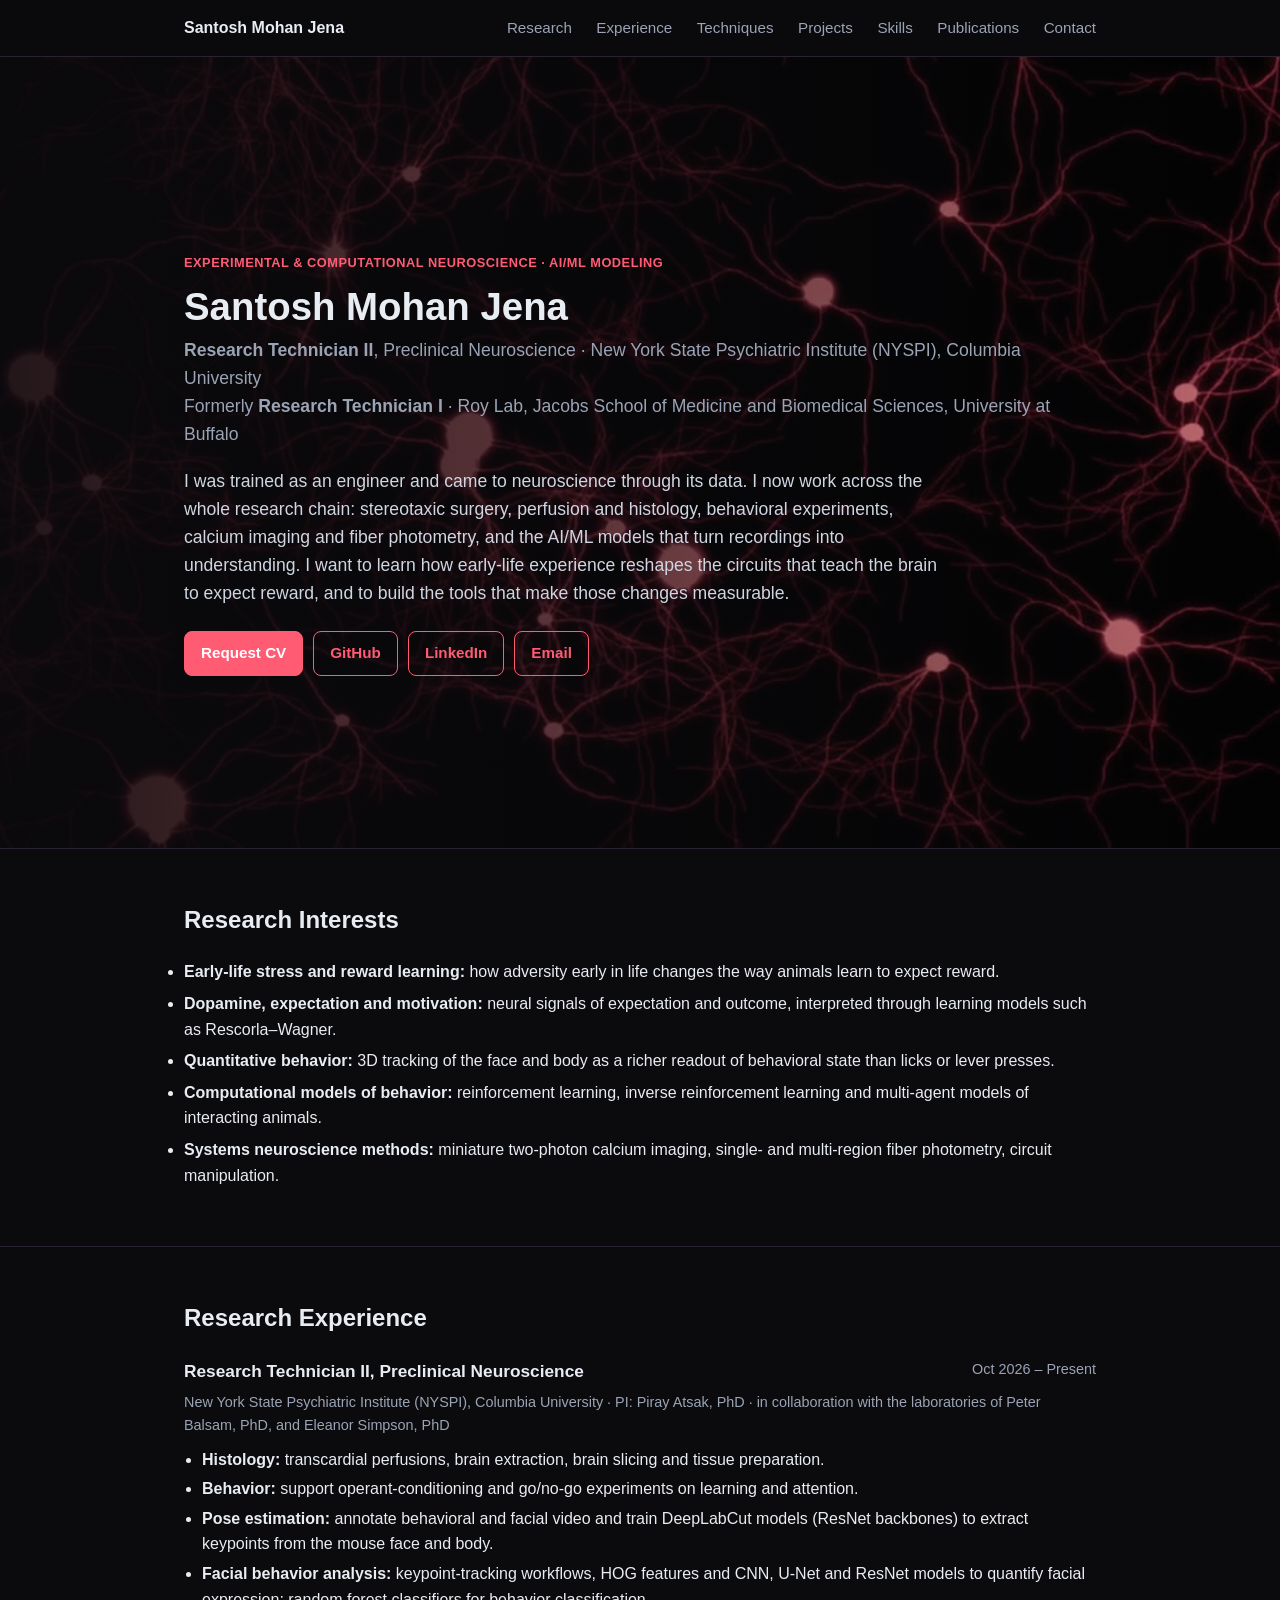
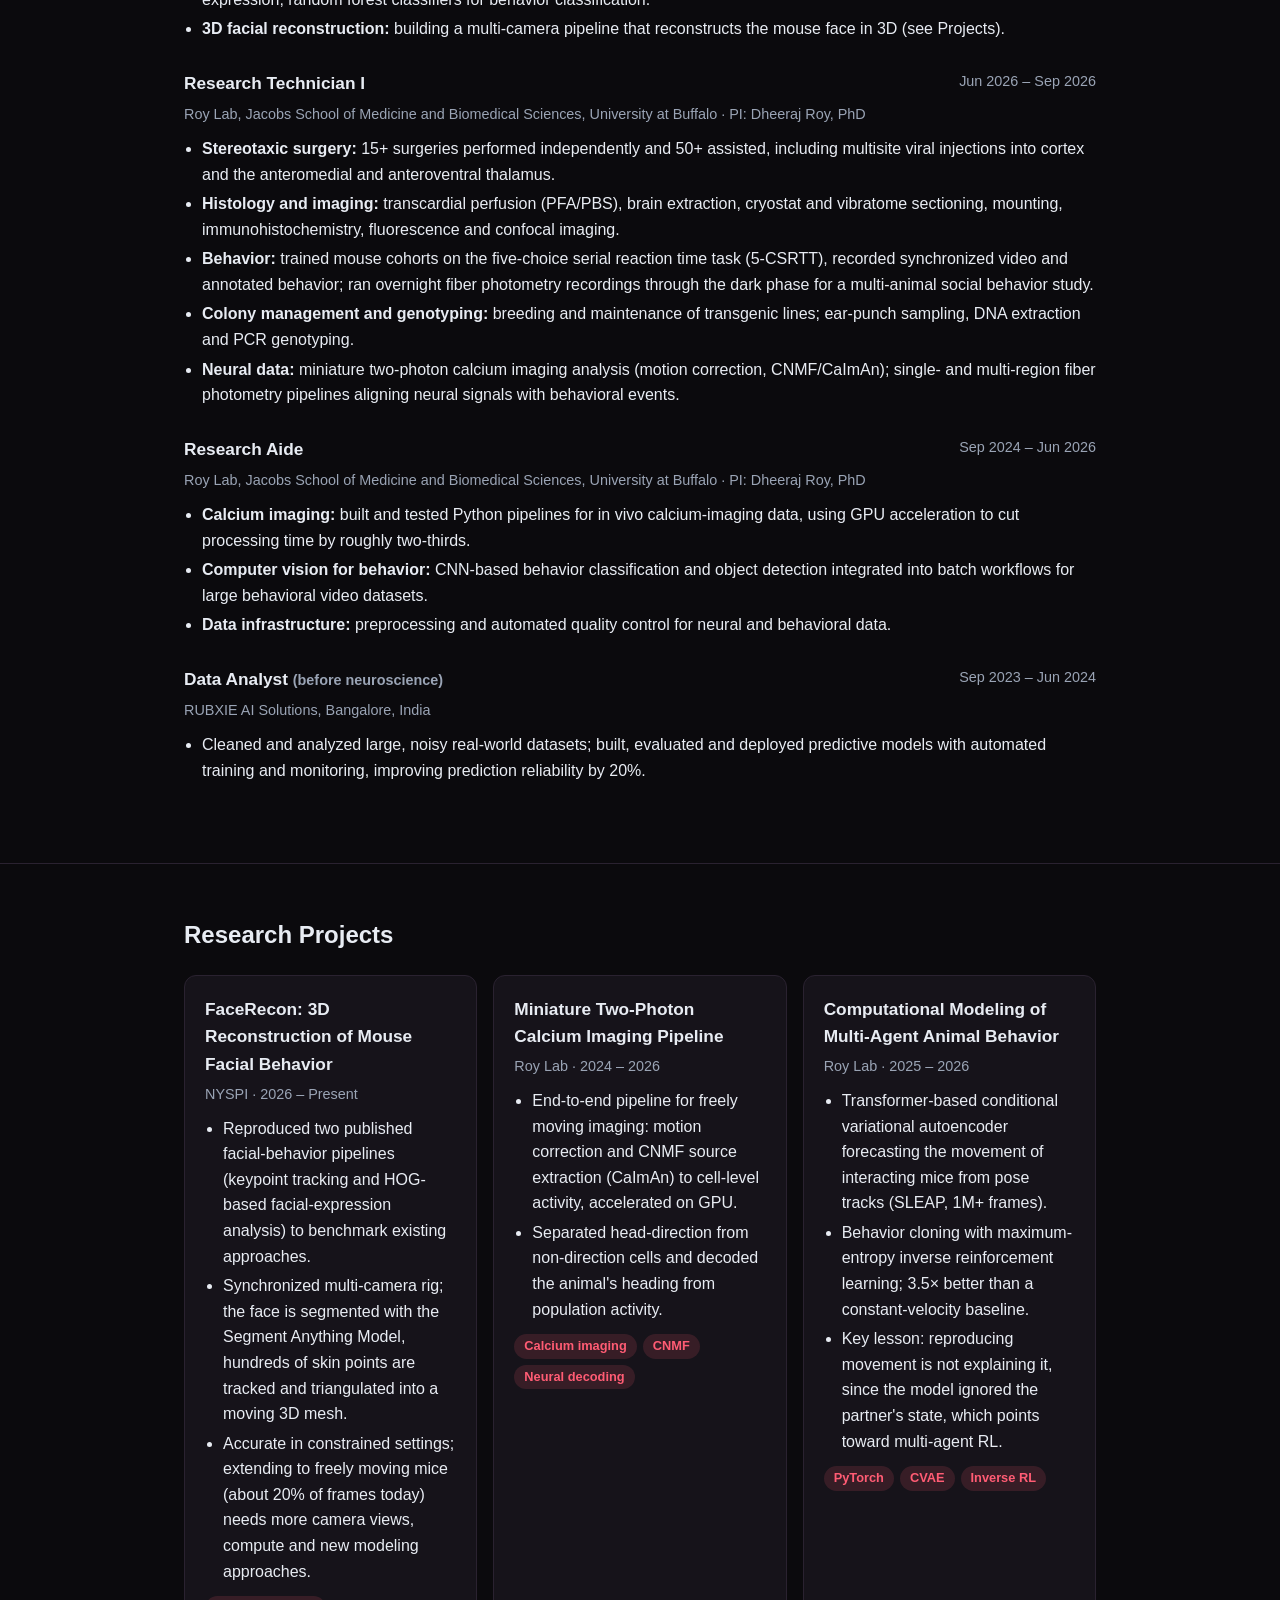
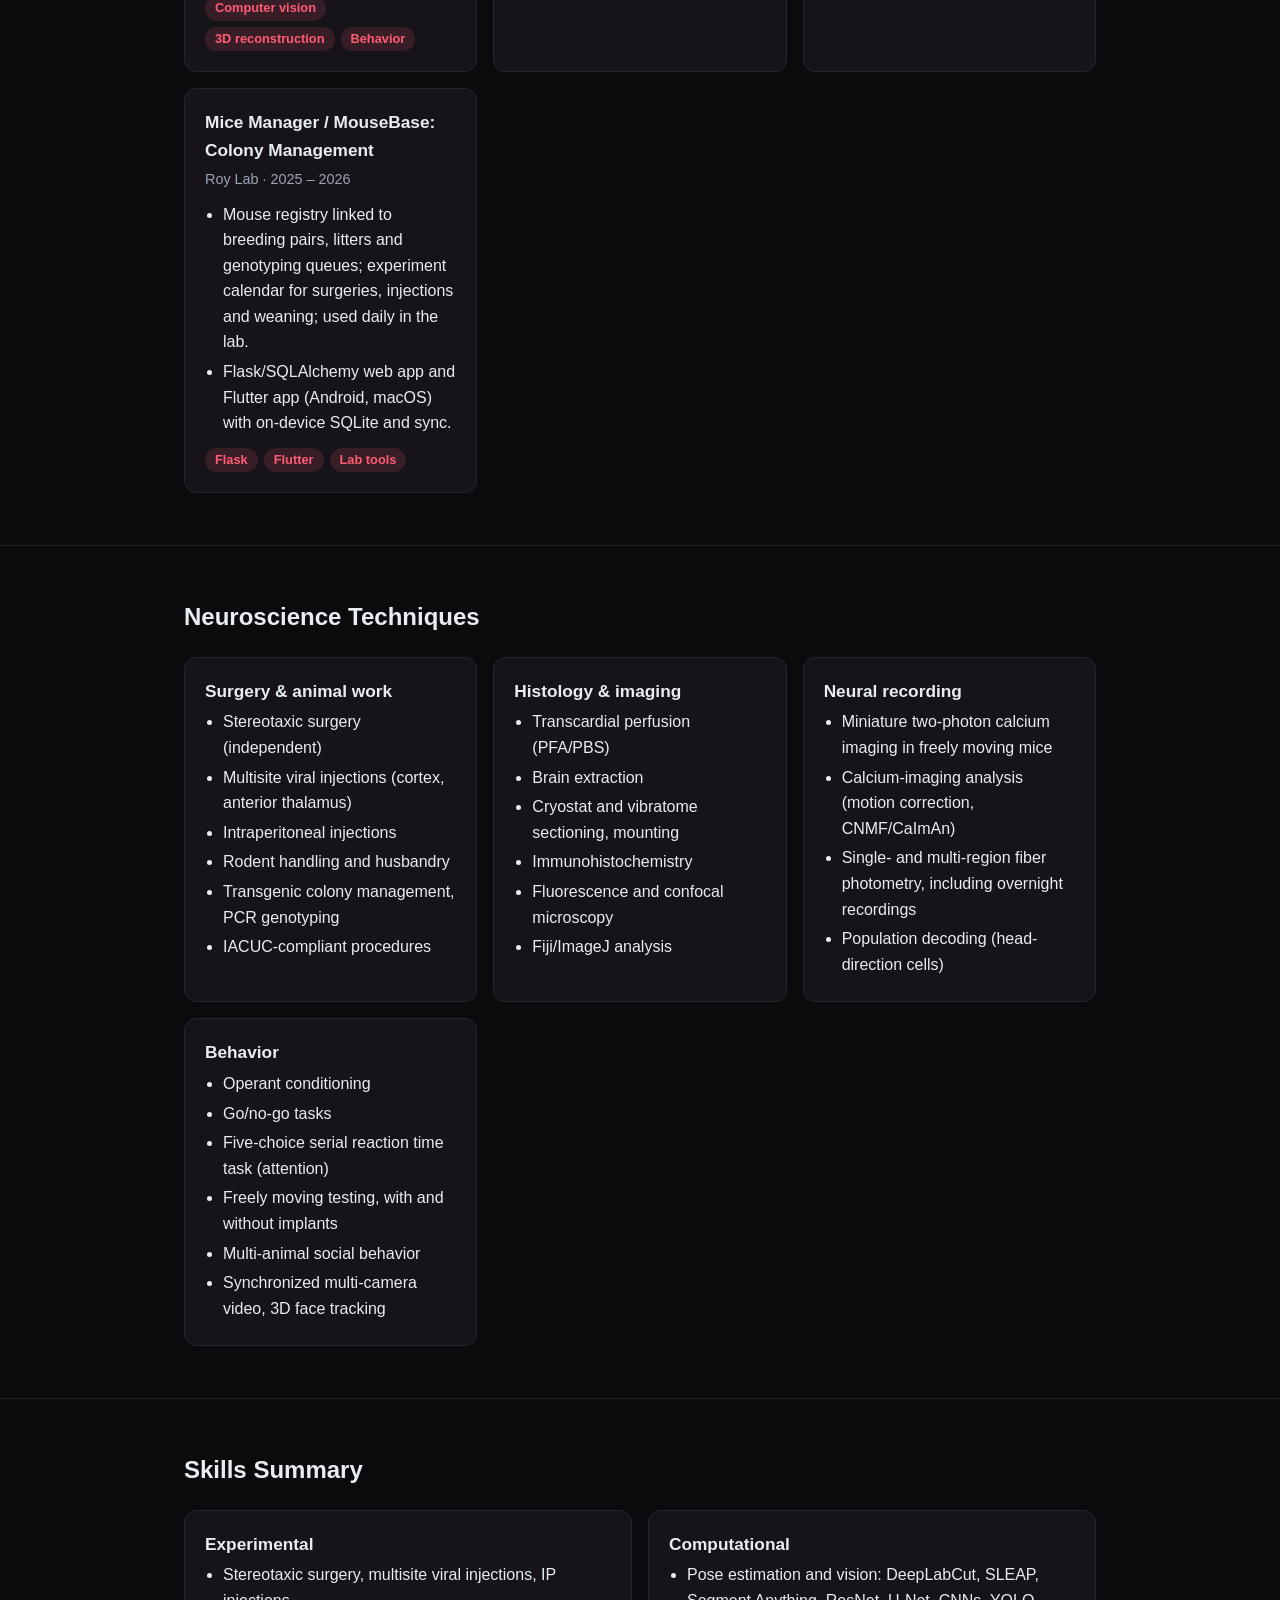
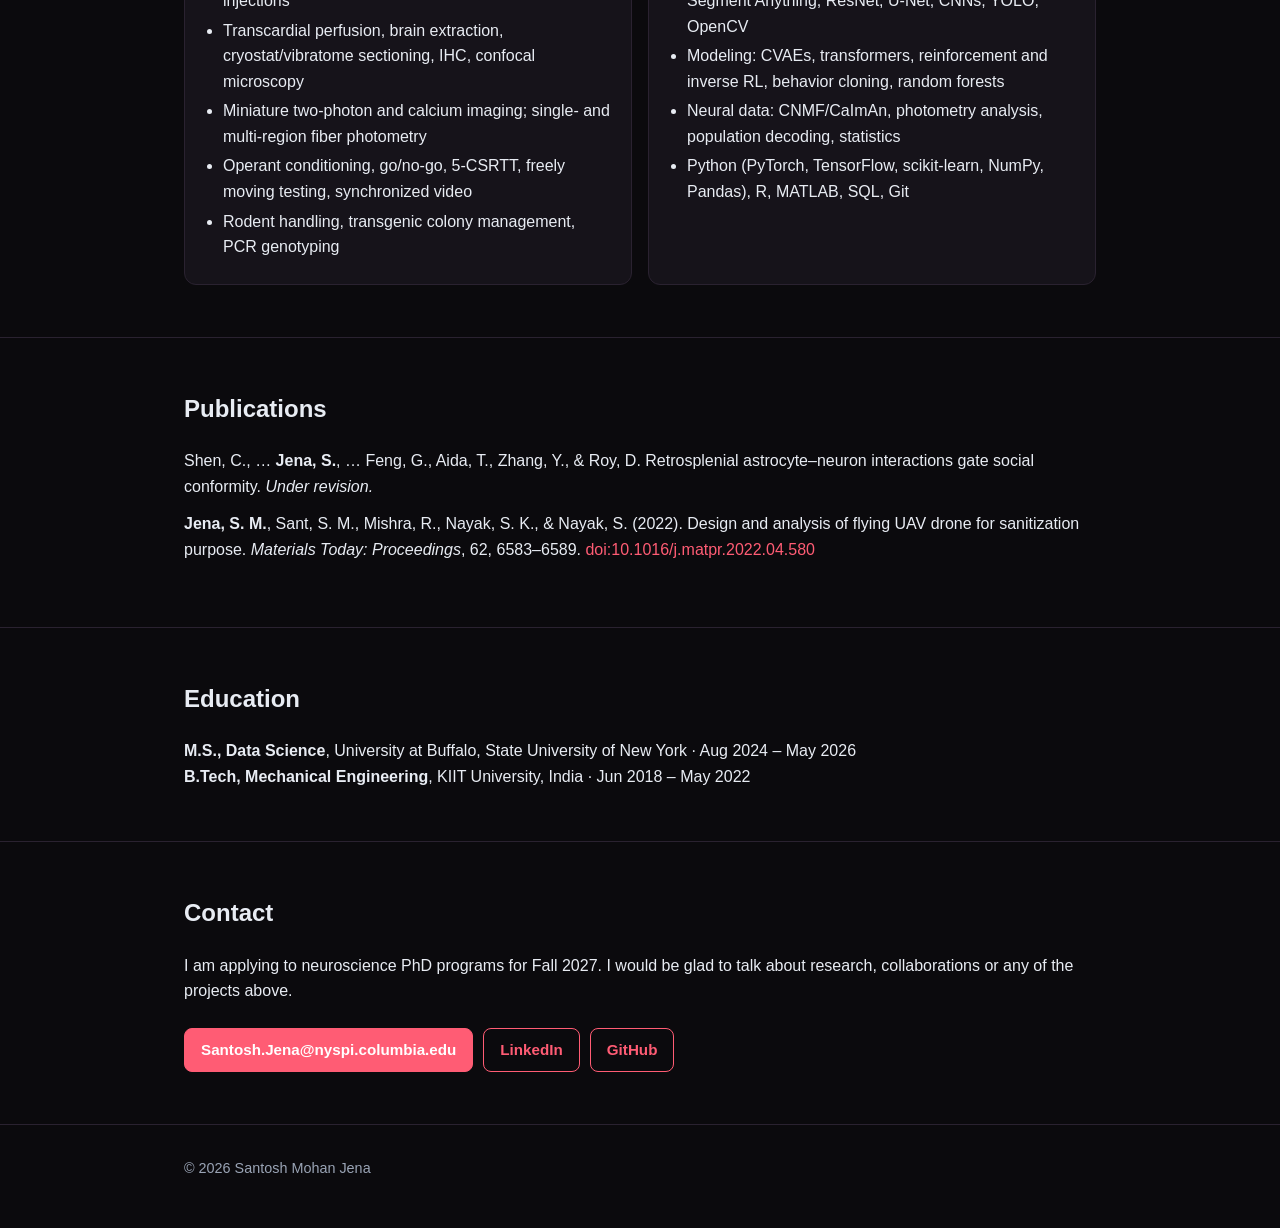
==== commit 7e97f069: "Red fluorescent-neuron video background and red accent theme Replaces the green calcium-imaging loop" ====
--- a/index.html
+++ b/index.html
@@ -6,20 +6,20 @@
   <title>Santosh Mohan Jena | Experimental &amp; Computational Neuroscience</title>
   <meta name="description" content="Santosh Mohan Jena, Research Technician II at NYSPI, Columbia University. Experimental and computational neuroscience: early-life stress, reward learning, dopamine, 3D facial behavior and AI/ML models of behavior." />
   <style>
-    :root { --ink:#e8ecf3; --muted:#9aa4b5; --line:#1f2836; --bg:#0a0e15; --card:#111824; --accent:#4cd39a; --accent-soft:rgba(76,211,154,.12); }
+    :root { --ink:#e8ecf3; --muted:#9aa4b5; --line:#2a2230; --bg:#0b0a0d; --card:#16131a; --accent:#ff5c74; --accent-soft:rgba(255,92,116,.14); }
     * { box-sizing:border-box; margin:0; padding:0; }
     html { scroll-behavior:smooth; }
     body { font-family:-apple-system,BlinkMacSystemFont,"Segoe UI",Inter,Helvetica,Arial,sans-serif; color:var(--ink); background:var(--bg); line-height:1.6; }
     a { color:var(--accent); text-decoration:none; }
     a:hover { text-decoration:underline; }
     .wrap { max-width:960px; margin:0 auto; padding:0 24px; }
-    header.nav { position:sticky; top:0; background:rgba(10,14,21,.85); backdrop-filter:blur(6px); border-bottom:1px solid var(--line); z-index:10; }
+    header.nav { position:sticky; top:0; background:rgba(11,10,13,.85); backdrop-filter:blur(6px); border-bottom:1px solid var(--line); z-index:10; }
     header.nav .wrap { display:flex; justify-content:space-between; align-items:center; height:56px; }
     header.nav .brand { font-weight:700; color:var(--ink); }
     header.nav nav a { margin-left:20px; color:var(--muted); font-size:.95rem; }
     .hero { position:relative; overflow:hidden; min-height:88vh; display:flex; align-items:center; border-bottom:1px solid var(--line); padding:96px 0 72px; }
     .hero video { position:absolute; inset:0; width:100%; height:100%; object-fit:cover; z-index:0; }
-    .hero::after { content:""; position:absolute; inset:0; z-index:1; background:linear-gradient(90deg,rgba(10,14,21,.92) 0%,rgba(10,14,21,.72) 45%,rgba(10,14,21,.35) 100%); }
+    .hero::after { content:""; position:absolute; inset:0; z-index:1; background:linear-gradient(90deg,rgba(11,10,13,.90) 0%,rgba(11,10,13,.65) 48%,rgba(11,10,13,.25) 100%); }
     .hero .wrap { position:relative; z-index:2; width:100%; }
     .hero p.lead, .hero .role { color:#cfd6e2; }
     .eyebrow { color:var(--accent); font-weight:600; letter-spacing:.04em; text-transform:uppercase; font-size:.8rem; }
@@ -28,7 +28,7 @@
     .hero p.lead { font-size:1.1rem; max-width:760px; }
     .btns { margin-top:24px; display:flex; flex-wrap:wrap; gap:10px; }
     .btn { display:inline-block; padding:9px 16px; border:1px solid var(--accent); border-radius:8px; font-weight:600; font-size:.95rem; }
-    .btn.primary { background:var(--accent); color:#06110c; }
+    .btn.primary { background:var(--accent); color:#ffffff; }
     .btn:hover { text-decoration:none; opacity:.9; }
     section { padding:52px 0; border-bottom:1px solid var(--line); }
     section h2 { font-size:1.5rem; margin-bottom:20px; }
@@ -66,7 +66,7 @@
 
   <main id="top">
     <div class="hero">
-      <video autoplay muted loop playsinline preload="auto" poster="assets/media/neurons_poster.jpg" aria-hidden="true"><source src="assets/media/neurons_loop.mp4" type="video/mp4"></video>
+      <video autoplay muted loop playsinline preload="auto" poster="assets/media/red_neurons_poster.jpg" aria-hidden="true"><source src="assets/media/red_neurons_loop.mp4" type="video/mp4"></video>
       <div class="wrap">
         <p class="eyebrow">Experimental &amp; Computational Neuroscience · AI/ML Modeling</p>
         <h1>Santosh Mohan Jena</h1>
